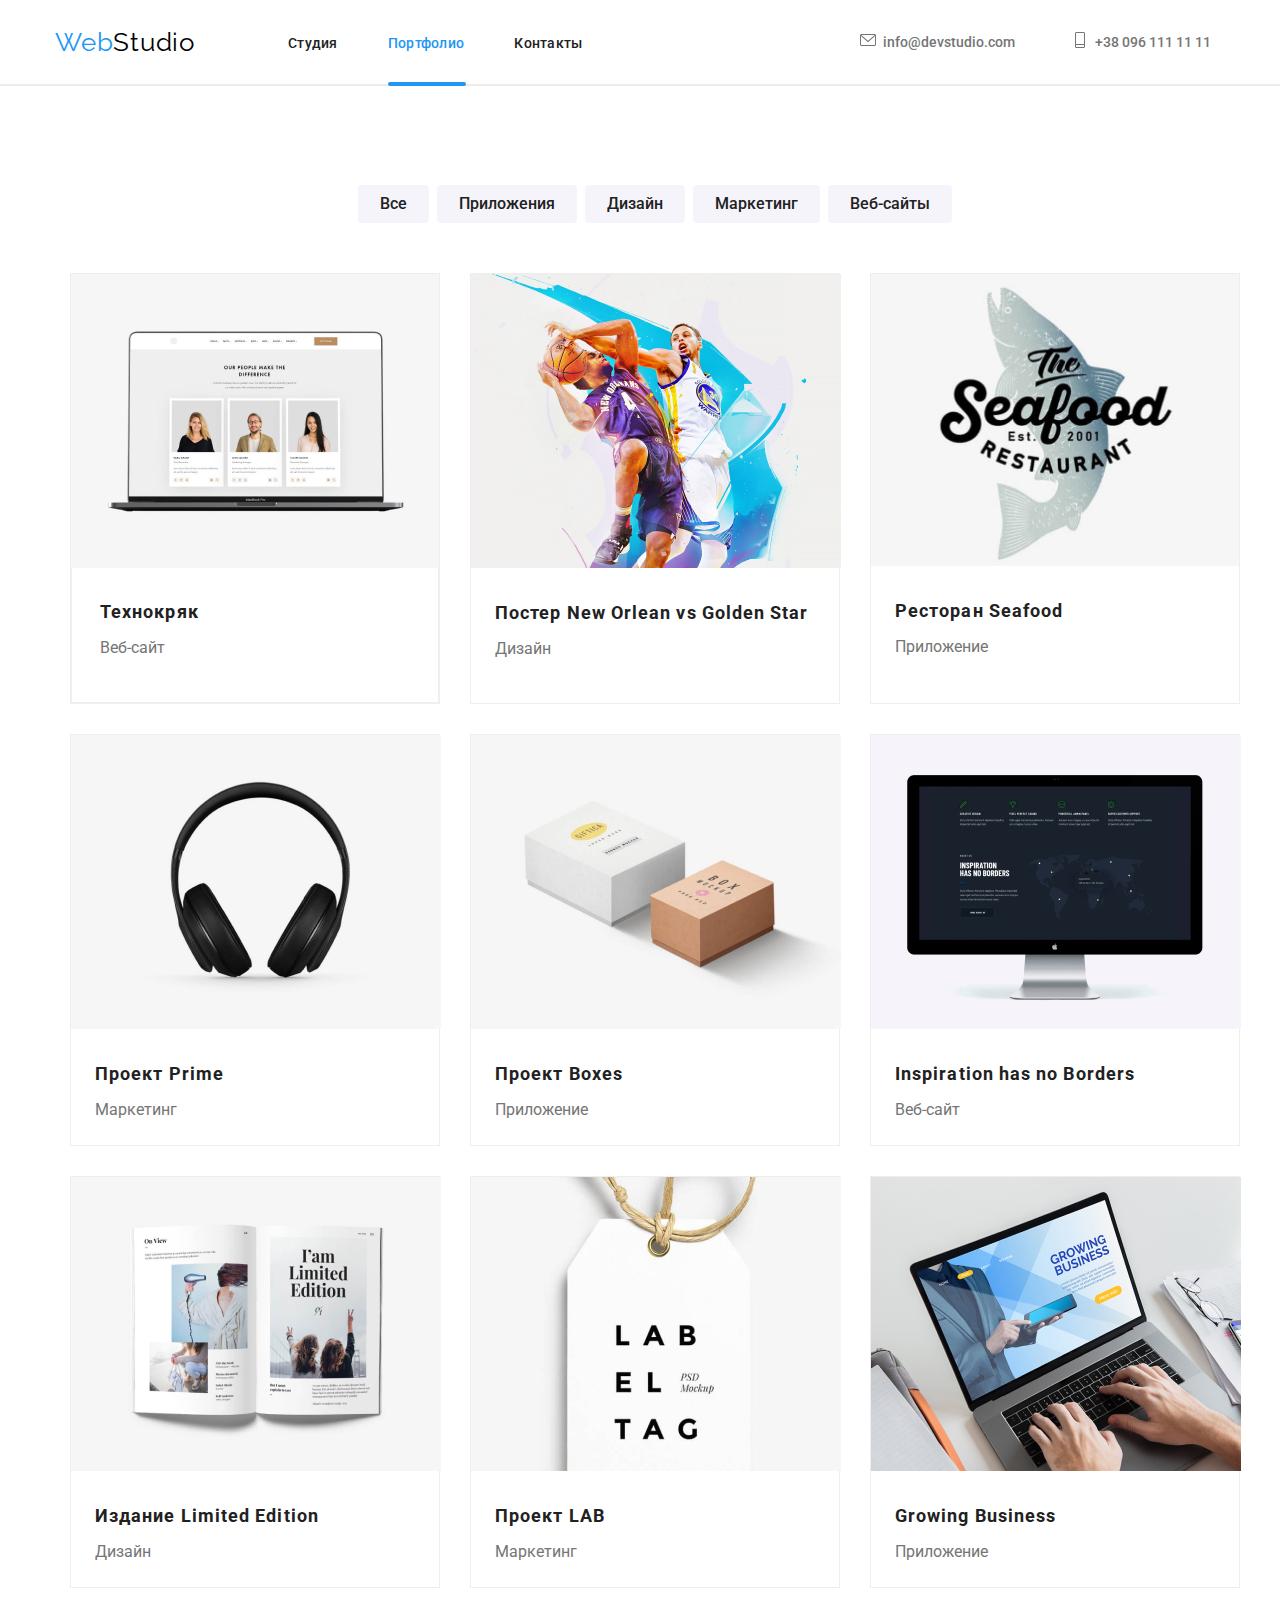
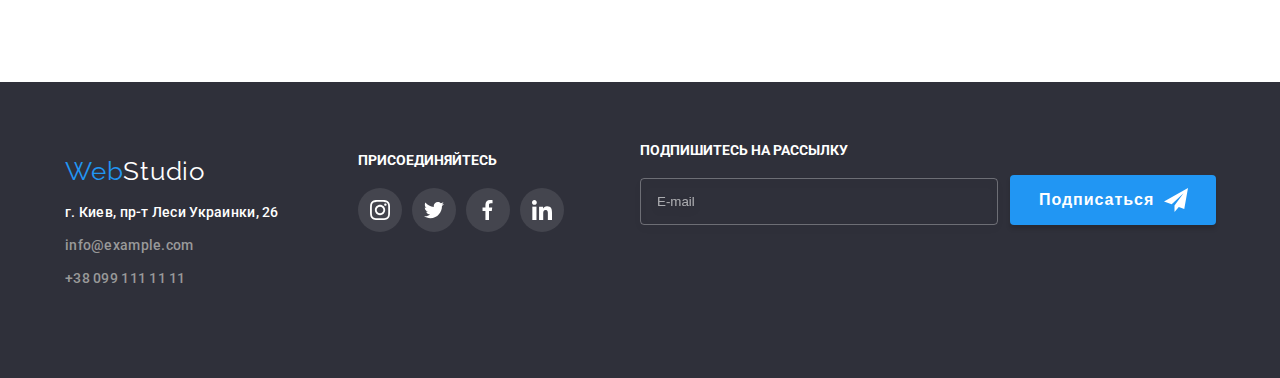
==== portfolio.html @ 5119552c "Добавляет папки 7й работы" ====
<!DOCTYPE html>
<html lang="ru">
<head>
    <meta charset="UTF-8">
    <meta name="viewport" content="width=device-width, initial-scale=1.0">
    <title>Портфолио</title>
    <link href="https://fonts.googleapis.com/css2?family=Raleway:wght@700&family=Roboto:wght@400;500;700;900&display=swap" rel="stylesheet">
    <!--<link rel="stylesheet" href="./css/common.css">-->
    <link rel="stylesheet" href="./css/main.min.css">
</head>
<body class="page">
    <!--<h1>Портфолио</h1>-->
    <!--Шапка сайта-->
    <header class="container">
    <!--<header class="header-container">-->
<!--<header class="page-header">-->
    <nav class="main-nav">
        <a href="index.html" class="logo">Web<span class="accent">Studio</span>
        </a>

        <ul class="site-nav-list">
            <li><a href="./index.html" class="a current">Cтудия</a></li>
            <li class="menu-item"><a class="link currentSecond" href="./portfolio.html" class="a current"><span class="color-page">Портфолио </span></a></li>
            <li><a href="#contacts" class="a current">Контакты</a></li>
        </ul>

    <!--<div class="container">-->
    <ul class="site-nav-list-address">
        <li class="contacts-item"><a class="address-link" href="mailto:info@devstudio.com"><svg class="address-link-icon" width="16px"height="12px"><use href="./svg/sprite/sprite.svg.svg#icon-envelope-1"></use></svg><span class="a current" class="color-address">info@devstudio.com</span></a></li>
        <li class="contacts-item"><a class="address-link" href="tel:+380961111111"><svg class="address-link-icon" width="16px"height="10px"><use href="./svg/sprite/sprite.svg.svg#icon-Vector"></use></svg><span class="a current" class="color-address">+38 096 111 11 11</span></a></li>
    </ul>
    </nav>
<!--</div>-->
</header>

<div class="line-container">
</div>
<main class="container">
    <section class="portfolio">
        <div class="container portfolio-padding">
          <h1 hidden>Портфолио</h1>
          <ul class="filter">
            <li class="filter-items"> <button class="link-filter" type="button">Все</button></li>
            <li class="filter-items"> <button class="link-filter" type="button">Приложения</button></li>
            <li class="filter-items"> <button class="link-filter" type="button">Дизайн</button></li>
            <li class="filter-items"> <button class="link-filter" type="button">Маркетинг</button></li>
            <li class="filter-items"> <button class="link-filter" type="button">Веб-сайты</button></li>
          </ul>
        </div>
       
        <div class="container portfolio-padding-img">
<ul class="content">
        <li class="content-items">
            <a class="img-item" href="./">
            <div class="content-overlay">
    <img src="images/images-portfolio/photo1.jpg" alt="Технокряк" width="370">
        <p class="description">Технокряк это современная площадка распространения коронавируса.
            Компании используют эту платформу для цифрового шпионажа 
            и атак на защищённые сервера конкурентов.</p>
        
</div>
<div class="portfolio-meta">
    <h2 class="portfolio-title">Технокряк</h2>
    <p class="color-type">Веб-сайт</p>
    </div>
    </a>
</li>
        <li class="content-items">
            <a class="img-item" href="./">
    <img src="images/images-portfolio/photo2.jpg" alt="Постер New Orlean vs Golden Star" width="370">
    <h2 class="title">Постер New Orlean vs Golden Star</h2>
    <p class="type">Дизайн</p>
    </a>
</li>
        <li class="content-items">
            <a class="img-item" href="./">
    <img src="images/images-portfolio/photo3.jpg" alt="Ресторан Seafood" width="368">
    <h2 class="title">Ресторан Seafood</h2>
    <p class="type">Приложение</p>
    </a>
</li>
    <li class="content-items">
        <a class="img-item" href="./">
    <img src="images/images-portfolio/photo4.jpg" alt="Проект Prime" width="370">
    <h2 class="title">Проект Prime</h2>
    <p class="type">Маркетинг</p>
    </a>
</li>
    <li class="content-items">
        <a class="img-item" href="./">
    <img src="images/images-portfolio/photo5.jpg" alt="Проект Boxes" width="370">
    <h2 class="title">Проект Boxes</h2>
    <p class="type">Приложение</p>
    </a>
</li>
    <li class="content-items">
        <a class="img-item" href="./">
    <img src="images/images-portfolio/photo6.jpg" alt="Inspiration has no Borders" width="370">
    <h2 class="title">Inspiration has no Borders</h2>
    <p class="type">Веб-сайт</p>
    </a>
</li>
    <li class="content-items">
        <a class="img-item" href="./">
    <img src="images/images-portfolio/photo7.jpg" alt="Издание Limited Edition" width="370">
    <h2 class="title">Издание Limited Edition</h2>
    <p class="type">Дизайн</p>
    </a>
</li>
    <li class="content-items">
        <a class="img-item" href="./">
    <img src="images/images-portfolio/photo8.jpg" alt="Проект LAB" width="370">
    <h2 class="title">Проект LAB</h2>
    <p class="type">Маркетинг</p>
    </a>
</li>
    <li class="content-items">
        <a class="img-item" href="./">
    <img src="images/images-portfolio/photo9.jpg" alt="Growing Business" width="370">
    <h2 class="title">Growing Business</h2>
    <p class="type">Приложение</p>
    </a>
</li>
</ul>
</div>
</section>
</main>

  <!--Футер-->
    <!--<div class="background-lengthening-footer">
    <div class="footer-container">
    <footer id="contacts" class="container">
        <p class="text-footer">
    <a href="./index.html" class="logo"class="accent">Web<span class="logo-footer">Studio</span></a>
    <address class="site-nav-list"><a href="https://www.google.com/maps/embed?pb=!1m18!1m12!1m3!1d2541.7794508425072!2d30.536197115730527!3d50.42658067947204!2m3!1f0!2f0!3f0!3m2!1i1024!2i768!4f13.1!3m3!1m2!1s0x40d4cf0e033ecbe9%3A0x57a4dffefec77da0!2z0LHRg9C7LiDQm9C10YHQuCDQo9C60YDQsNC40L3QutC4LCAyNiwg0JrQuNC10LIsIDAyMDAw!5e0!3m2!1sru!2sua!4v1602182648974!5m2!1sru!2sua" target="blanc"><span class="footer-text-color">г. Киев, пр-т Леси Украинки, 26 </span></a>
    </address></p>
    <p class="text-footer">
    <address class="site-nav-list"><a href="mailto:info@example.com"><span class="footer-text-color-address">info@example.com </span></a>
    </address></p>
    <p class="text-footer">
    <address class="site-nav-list"><a href="tel:+380991111111"><span class="footer-text-color-address">+38 099 111 11 11 </span></a>
    </address></p>
    </footer>-->

    <!--Футер-->
    <footer class="background-lengthening-footer" id="contacts">
        <div class="container">
        <div class="row">
        <div class="column">
            <ul class="text-footer">
                <li class="text-footer">
        <a class="logo-blue-footer" href="./index.html" class="accent">Web<span class="logo-footer">Studio</span></a></li>
        <li class="text-footer">
        <address class="site-nav-list"><a href="https://www.google.com/maps/embed?pb=!1m18!1m12!1m3!1d2541.7794508425072!2d30.536197115730527!3d50.42658067947204!2m3!1f0!2f0!3f0!3m2!1i1024!2i768!4f13.1!3m3!1m2!1s0x40d4cf0e033ecbe9%3A0x57a4dffefec77da0!2z0LHRg9C7LiDQm9C10YHQuCDQo9C60YDQsNC40L3QutC4LCAyNiwg0JrQuNC10LIsIDAyMDAw!5e0!3m2!1sru!2sua!4v1602182648974!5m2!1sru!2sua" target="blanc"><span class="footer-text-color">г. Киев, пр-т Леси Украинки, 26 </span></a>
        </address></li>
        <li class="text-footer">
        <address class="site-nav-list"><a href="mailto:info@example.com"><span class="footer-text-color-address">info@example.com </span></a>
        </address></li>
        <li class="text-footer">
        <address class="site-nav-list"><a href="tel:+380991111111"><span class="footer-text-color-address">+38 099 111 11 11 </span></a>
        </address></li>
    </ul>
    </div>
    <div class="column">
        <p class="footer-join-title">присоединяйтесь</p>
        <ul class="footer-networks">
          <li class="footer-networks-list">
            <a href="https://www.instagram.com/?hl=ru" target="_blank" rel="noopener noreferer" class="footer-networks-links"> 
                <svg width="20px" height="20px"><use href="./svg/sprite/sprite.svg.svg#icon-instagram-2"></use></svg></a>
          </li>
          <li class="team-networks-list">
            <a href="https://twitter.com/?lang=ru" target="_blank" rel="noopener noreferer" class="footer-networks-links">
                <svg width="20px" height="20px">
                <use href="./svg/sprite/sprite.svg.svg#icon-Vector-1"></use>
              </svg></a>
          </li>
          <li class="team-networks-list">
            <a href="https://uk-ua.facebook.com/" target="_blank" rel="noopener noreferer" class="footer-networks-links"><svg
                width="20px" height="20px">
                <use href="./svg/sprite/sprite.svg.svg#icon-Vector-2"></use>
              </svg></a>
          </li>
          <li class="team-networks-list">
            <a href="https://www.linkedin.com/" target="_blank" rel="noopener noreferer" class="footer-networks-links"><svg
                width="20px" height="20px">
                <use href="./svg/sprite/sprite.svg.svg#icon-linkedin-1"></use>
              </svg></a>
          </li>
        </ul>
        </div>
    
    <div class="footer-form-container">
        <form class="footer-form">
          <div class="footer-mai-input">
            <label for="footer-mail">Подпишитесь на рассылку</label>
            <input class="helper" type="text" name="footer-mail" id="footer-mail" placeholder="E-mail">
          </div>
          
          <button type="submit">Подписаться <svg class="footer-form-icon"
            width="24px" height="24px">
            <use href="./svgfootermodal/spritesend.svg#icon-send"></use>
          </svg></button>
        </form>
        </div>
    </div>
      </div>
    </div>
    </footer>
    </body>
    </html>
---- css/main.min.css ----
.h1,h2,h3,h4,h5,h6{font-family:Roboto, sans-serif;color:#212121}.page{background-color:#fff;color:#757575;font-family:Roboto, sans-serif}.list{list-style:none;margin:0;padding:0}.link{color:inherit;text-decoration:none}ul{list-style:none}address{list-style:none}html{-webkit-box-sizing:border-box;box-sizing:border-box}*,*::before,*::after{-webkit-box-sizing:inherit;box-sizing:inherit}*{margin:0;padding:0}.container{width:1200px;margin:0 auto;padding-right:15px;padding-left:15px}.header-container{width:1200px;margin:0 auto;padding-top:auto;padding-bottom:auto;padding-right:15px;padding-left:15px}.h1,h2,h3,h4,h5,h6{font-family:Roboto, sans-serif;color:#212121}.page{background-color:#fff;color:#757575;font-family:Roboto, sans-serif}.list{list-style:none;margin:0;padding:0}.link{color:inherit;text-decoration:none}ul{list-style:none}address{list-style:none}html{-webkit-box-sizing:border-box;box-sizing:border-box}*,*::before,*::after{-webkit-box-sizing:inherit;box-sizing:inherit}*{margin:0;padding:0}.container{width:1200px;margin:0 auto;padding-right:15px;padding-left:15px}.header-container{width:1200px;margin:0 auto;padding-top:auto;padding-bottom:auto;padding-right:15px;padding-left:15px}.logo{color:#2196F3;font-family:Raleway, -apple-system, BlinkMacSystemFont, 'Segoe UI', Roboto, Oxygen, Ubuntu, Cantarell, 'Open Sans', 'Helvetica Neue', sans-serif;font-size:26px;line-height:1,19px;letter-spacing:0.03em;text-decoration:none;margin-right:93px;display:-webkit-inline-box;display:-ms-inline-flexbox;display:inline-flex}.logo-footer{color:white;margin-bottom:20px}.logo-blue-footer{color:#2196F3;font-family:Raleway, -apple-system, BlinkMacSystemFont, 'Segoe UI', Roboto, Oxygen, Ubuntu, Cantarell, 'Open Sans', 'Helvetica Neue', sans-serif;font-size:26px;line-height:1,19px;letter-spacing:0.03em;text-decoration:none;margin-right:93px;padding-left:0px}.accent{color:black}.h1,h2,h3,h4,h5,h6{font-family:Roboto, sans-serif;color:#212121}.page{background-color:#fff;color:#757575;font-family:Roboto, sans-serif}.list{list-style:none;margin:0;padding:0}.link{color:inherit;text-decoration:none}ul{list-style:none}address{list-style:none}html{-webkit-box-sizing:border-box;box-sizing:border-box}*,*::before,*::after{-webkit-box-sizing:inherit;box-sizing:inherit}*{margin:0;padding:0}.container{width:1200px;margin:0 auto;padding-right:15px;padding-left:15px}.header-container{width:1200px;margin:0 auto;padding-top:auto;padding-bottom:auto;padding-right:15px;padding-left:15px}.site-nav-list{display:-webkit-inline-box;display:-ms-inline-flexbox;display:inline-flex;-webkit-box-align:center;-ms-flex-align:center;align-items:center}.site-nav-list.a:hover,.site-nav-list.a:focus{color:#2196F3}.site-nav-list a{color:#212121;font-family:Roboto, sans-serif;font-style:normal;font-weight:500;font-size:14px;text-decoration:none;letter-spacing:0.02em;padding-right:50px}.site-nav-list .a .current{color:#2196F3}.site-nav-list-address{display:-webkit-box;display:-ms-flexbox;display:flex;margin-left:170px}.site-nav-list-address .contacts-item+.item{margin-left:50px}.contacts-item{display:-webkit-box;display:-ms-flexbox;display:flex;margin-top:32px;margin-bottom:32px;padding-left:50px}.site-nav-list-address a{color:#757575;font-family:inherit;font-weight:500;font-size:14px;line-height:1,14px;text-decoration:none}.site-nav-list-address a:hover,.site-nav-list-address a:focus{color:#2196F3}.site-nav-list-address a.current{color:#2196F3}.site-nav .contacts-item:last-child{margin-right:0}.link.current{position:relative;color:#2196F3}.link.current::after{content:'';display:block;position:absolute;left:0;bottom:-30px;height:4px;width:50%;background-color:#2196F3;border-radius:2px}.link.currentSecond{position:relative;color:#2196F3}.link.currentSecond::after{content:'';display:block;position:absolute;left:0;bottom:-35px;height:4px;width:78px;background-color:#2196F3;border-radius:2px}.link:hover,.link:focus{color:#2196F3}.color-page{color:#2196F3}svg.address-link-icon{width:30px;height:16px;fill:#757575;-webkit-box-align:baseline;-ms-flex-align:baseline;align-items:baseline;padding-left:3px;padding-right:3px;float:left;overflow:hidden}.site-nav-list-address.address-link:focus .address-link-icon,.address-link:hover .address-link-icon{fill:#2196F3}li.contacts-item:focus,li.contacts-item:hover{fill:#2196F3}.site-nav-list{display:-webkit-inline-box;display:-ms-inline-flexbox;display:inline-flex;-webkit-box-align:center;-ms-flex-align:center;align-items:center}.site-nav-list.a:hover,.site-nav-list.a:focus{color:#2196F3}.site-nav-list a{color:#212121;font-family:Roboto, sans-serif;font-style:normal;font-weight:500;font-size:14px;text-decoration:none;letter-spacing:0.02em;padding-right:50px}.site-nav-list .a .current{color:#2196F3}.site-nav-list-address{display:-webkit-box;display:-ms-flexbox;display:flex;margin-left:170px}.site-nav-list-address .contacts-item+.item{margin-left:50px}.contacts-item{display:-webkit-box;display:-ms-flexbox;display:flex;margin-top:32px;margin-bottom:32px;padding-left:50px}.site-nav-list-address a{color:#757575;font-family:inherit;font-weight:500;font-size:14px;line-height:1,14px;text-decoration:none}.site-nav-list-address a:hover,.site-nav-list-address a:focus{color:#2196F3}.site-nav-list-address a.current{color:#2196F3}.site-nav .contacts-item:last-child{margin-right:0}.link.current{position:relative;color:#2196F3}.link.current::after{content:'';display:block;position:absolute;left:0;bottom:-30px;height:4px;width:50%;background-color:#2196F3;border-radius:2px}.link.currentSecond{position:relative;color:#2196F3}.link.currentSecond::after{content:'';display:block;position:absolute;left:0;bottom:-35px;height:4px;width:78px;background-color:#2196F3;border-radius:2px}.link:hover,.link:focus{color:#2196F3}.color-page{color:#2196F3}svg.address-link-icon{width:30px;height:16px;fill:#757575;-webkit-box-align:baseline;-ms-flex-align:baseline;align-items:baseline;padding-left:3px;padding-right:3px;float:left;overflow:hidden}.site-nav-list-address.address-link:focus .address-link-icon,.address-link:hover .address-link-icon{fill:#2196F3}li.contacts-item:focus,li.contacts-item:hover{fill:#2196F3}.main-nav{display:-webkit-inline-box;display:-ms-inline-flexbox;display:inline-flex;-webkit-box-align:center;-ms-flex-align:center;align-items:center}.site-nav-list{display:-webkit-inline-box;display:-ms-inline-flexbox;display:inline-flex;-webkit-box-align:center;-ms-flex-align:center;align-items:center}.site-nav-list.a:hover,.site-nav-list.a:focus{color:#2196F3}.site-nav-list a{color:#212121;font-family:Roboto, sans-serif;font-style:normal;font-weight:500;font-size:14px;text-decoration:none;letter-spacing:0.02em;padding-right:50px}.site-nav-list .a .current{color:#2196F3}.site-nav-list-address{display:-webkit-box;display:-ms-flexbox;display:flex;margin-left:170px}.site-nav-list-address .contacts-item+.item{margin-left:50px}.contacts-item{display:-webkit-box;display:-ms-flexbox;display:flex;margin-top:32px;margin-bottom:32px;padding-left:50px}.site-nav-list-address a{color:#757575;font-family:inherit;font-weight:500;font-size:14px;line-height:1,14px;text-decoration:none}.site-nav-list-address a:hover,.site-nav-list-address a:focus{color:#2196F3}.site-nav-list-address a.current{color:#2196F3}.site-nav .contacts-item:last-child{margin-right:0}.link.current{position:relative;color:#2196F3}.link.current::after{content:'';display:block;position:absolute;left:0;bottom:-30px;height:4px;width:50%;background-color:#2196F3;border-radius:2px}.link.currentSecond{position:relative;color:#2196F3}.link.currentSecond::after{content:'';display:block;position:absolute;left:0;bottom:-35px;height:4px;width:78px;background-color:#2196F3;border-radius:2px}.link:hover,.link:focus{color:#2196F3}.color-page{color:#2196F3}svg.address-link-icon{width:30px;height:16px;fill:#757575;-webkit-box-align:baseline;-ms-flex-align:baseline;align-items:baseline;padding-left:3px;padding-right:3px;float:left;overflow:hidden}.site-nav-list-address.address-link:focus .address-link-icon,.address-link:hover .address-link-icon{fill:#2196F3}li.contacts-item:focus,li.contacts-item:hover{fill:#2196F3}.section-title{color:#212121;font-weight:700;font-size:36px;line-height:1,7px;letter-spacing:0.03em;padding-bottom:50px;text-align:center}.section-details{width:1200px;margin:0 auto;padding-right:15px;padding-left:15px;padding-top:94px;display:-webkit-box;display:-ms-flexbox;display:flex;padding-bottom:94px}.heading{display:-webkit-box;display:-ms-flexbox;display:flex;margin:0;font-size:14px;text-align:left}.main-paragraph-h2{font-weight:400;font-size:14px;line-height:1,7px;margin-top:4px;-ms-flex-wrap:wrap;flex-wrap:wrap;width:270px;text-align:left;margin-right:20px}.features .section-details{padding:94px 0px;display:-webkit-box;display:-ms-flexbox;display:flex}.section-details .items{width:calc((100% - 90px) / 4)}.section-details .items:not(:last-child){margin-right:30px}.section-details .items::before{display:block;content:'';height:120px;background-color:#f5f4fa;background-repeat:no-repeat;background-position:center;border-radius:4px}.section-details .items:nth-child(1)::before{background-image:url(../images/images-hm4/antena.svg)}.section-details .items:nth-child(2)::before{background-image:url(../images/images-hm4/clock.svg)}.section-details .items:nth-child(3)::before{background-image:url(../images/images-hm4/diagramm.svg)}.section-details .items:nth-child(4)::before{background-image:url(../images/images-hm4/astronaut.svg)}.features .heading{margin-top:30px;margin-bottom:0px;color:#212121;font-family:Roboto;font-weight:700;font-size:14px;line-height:1.14;text-transform:uppercase}.features .main-paragraph-h2{margin-top:10px;margin-bottom:0;color:#757575;font-family:Roboto;font-weight:400;font-size:14px;line-height:1.7}.hero{background-color:#2F303A;background-image:url(../images/images-hm4/Img2optim.jpg)}.hero-name{color:#FFFFFF}.hero-title{color:#212121;font-style:400;font-weight:900;font-size:44px;line-height:1,36px;text-align:center;padding-bottom:30px}.center{text-align:center;border:1px solid #0000}.main-container{margin:0 auto;padding-right:15px;padding-left:15px;padding-top:200px;padding-bottom:280px;background-color:#2f303a;text-align:center;background-image:-webkit-gradient(linear, left top, right top, from(rgba(47,48,58,0.4)), to(rgba(47,48,58,0.4))),url("../images/images-hm4/Img2optim.jpg");background-image:linear-gradient(to right, rgba(47,48,58,0.4), rgba(47,48,58,0.4)),url("../images/images-hm4/Img2optim.jpg")}.hero{background-color:#2F303A;background-image:url(../images/images-hm4/Img2optim.jpg)}.hero-name{color:#FFFFFF}.hero-title{color:#212121;font-style:400;font-weight:900;font-size:44px;line-height:1,36px;text-align:center;padding-bottom:30px}.center{text-align:center;border:1px solid #0000}.main-container{margin:0 auto;padding-right:15px;padding-left:15px;padding-top:200px;padding-bottom:280px;background-color:#2f303a;text-align:center;background-image:-webkit-gradient(linear, left top, right top, from(rgba(47,48,58,0.4)), to(rgba(47,48,58,0.4))),url("../images/images-hm4/Img2optim.jpg");background-image:linear-gradient(to right, rgba(47,48,58,0.4), rgba(47,48,58,0.4)),url("../images/images-hm4/Img2optim.jpg")}.button-primary{background-color:#2196F3;color:#E5E5E5;border-color:transparent;display:inline-block;min-width:200px;border-radius:4px;padding:10px 32px;text-align:center}.button{color:#2196F3;font-family:inherit;background-color:#E5E5E5;font-size:16px;line-height:1,8px;font-weight:700;text-decoration:none;padding:12px 24px;display:inline-block;border:1px solid black}.filter .link-filter{padding:6px 22px;font-family:Roboto;font-weight:500;font-size:16px;line-height:1.6;text-align:center;color:#212121;background:#f5f4fa;border-radius:4px;border:0}.filter .link-filter:hover,.link-filter:focus{background:#2196F3;color:#ffffff;-webkit-box-shadow:0px 3px 1px rgba(0,0,0,0.1),0px 1px 2px rgba(0,0,0,0.08),0px 2px 2px rgba(0,0,0,0.12);box-shadow:0px 3px 1px rgba(0,0,0,0.1),0px 1px 2px rgba(0,0,0,0.08),0px 2px 2px rgba(0,0,0,0.12)}.footer-form-container button{margin-left:12px;padding-top:10px;padding-right:28px;padding-bottom:10px;padding-left:29px;display:-webkit-box;display:-ms-flexbox;display:flex;-webkit-box-align:center;-ms-flex-align:center;align-items:center;font-weight:700;font-size:16px;line-height:1.875;letter-spacing:0.06em;color:#ffffff;background-color:#2196F3;border:0;-webkit-box-shadow:0px 4px 4px rgba(0,0,0,0.15);box-shadow:0px 4px 4px rgba(0,0,0,0.15);border-radius:4px}.menu-link::after{content:"";display:block;width:50%;height:4px;background-color:#2196F3;border-radius:2px}.line-container{margin-left:auto;margin-right:auto;outline:1px solid #ECECEC}.line-container{margin-left:auto;margin-right:auto;width:1600px;outline:1px solid #ECECEC}.portfolio .filter{display:-webkit-box;display:-ms-flexbox;display:flex;-webkit-box-pack:center;-ms-flex-pack:center;justify-content:center}.portfolio .filter-items:not(:last-child){margin-right:8px}.portfolio .filter-items{display:inline}.container.portfolio-padding{padding-top:100px;padding-bottom:50px;text-align:center}.container.portfolio-padding-img{padding-bottom:94px}.portfolio .content{display:-webkit-box;display:-ms-flexbox;display:flex;-ms-flex-wrap:wrap;flex-wrap:wrap}.portfolio .content-items{width:calc((100% - 60px) / 3);border:1px solid #eeeeee}.portfolio .content-items:not(:nth-child(3n)){margin-right:30px}.portfolio .content-items:not(:nth-child(-n+3)){margin-top:30px}li.content-items:hover,.content-items:focus{-webkit-box-shadow:0px 1px 1px rgba(0,0,0,0.12),0px 4px 4px rgba(0,0,0,0.06),1px 4px 6px rgba(0,0,0,0.16);box-shadow:0px 1px 1px rgba(0,0,0,0.12),0px 4px 4px rgba(0,0,0,0.06),1px 4px 6px rgba(0,0,0,0.16)}.content .title{margin-top:20px;padding-left:24px;color:#212121;font-family:Roboto;font-weight:700;font-size:18px;line-height:2;letter-spacing:0.06em}.content .type{margin-top:4px;padding-left:24px;color:#757575;font-family:Roboto;font-weight:400;font-size:16px;line-height:1.8;padding-bottom:20px}.content-overlay{position:relative;display:-webkit-box;display:-ms-flexbox;display:flex;-webkit-box-align:center;-ms-flex-align:center;align-items:center;overflow:hidden}.content-overlay::before{content:"";position:absolute;width:100%;height:100%;background:rgba(33,150,243,0.9);opacity:0;-webkit-transition-property:opacity, -webkit-transform;transition-property:opacity, -webkit-transform;transition-property:opacity, transform;transition-property:opacity, transform, -webkit-transform;-webkit-transition-duration:250ms;transition-duration:250ms;-webkit-transition-timing-function:cubic-bezier(0.4, 0, 0.2, 1);transition-timing-function:cubic-bezier(0.4, 0, 0.2, 1);-webkit-transform:translateY(100%);transform:translateY(100%)}.content .img-item:hover .content-overlay::before,.content .img-item:focus .content-overlay::before{opacity:1;-webkit-transform:translateY(0);transform:translateY(0)}.content-overlay>.description{position:absolute;margin-top:0;margin-bottom:0;padding-right:24px;padding-left:24px;font-size:18px;line-height:1.555;color:#ffffff;opacity:0;-webkit-transition-property:opacity, -webkit-transform;transition-property:opacity, -webkit-transform;transition-property:opacity, transform;transition-property:opacity, transform, -webkit-transform;-webkit-transition-duration:250ms;transition-duration:250ms;-webkit-transition-timing-function:cubic-bezier(0.4, 0, 0.2, 1);transition-timing-function:cubic-bezier(0.4, 0, 0.2, 1);-webkit-transform:translateY(100%);transform:translateY(100%)}.content .img-item:hover .description,.content .img-item:focus .description{opacity:1;-webkit-transform:translateY(0);transform:translateY(0)}.portfolio-meta .color-type{color:#757575;font-family:Roboto;font-weight:400;font-size:16px;line-height:1.8;padding-bottom:20px;margin-top:4px;padding-left:4px}.img-item{text-decoration:none}.portfolio-title{margin-top:6px;padding-left:4px;color:#212121;font-family:Roboto;font-weight:700;font-size:18px;line-height:2;letter-spacing:0.06em}.portfolio-meta{padding:20px 24px;border-right:1px solid #eeeeee;border-bottom:1px solid #eeeeee;border-left:1px solid #eeeeee;border-top:none;-webkit-box-sizing:border-box;box-sizing:border-box}.portfolio-actions:focus,.portfolio-actions:hover{opacity:1;-webkit-transform:translateY(0);transform:translateY(0);color:white;position:relative}.button-primary{background-color:#2196F3;color:#E5E5E5;border-color:transparent;display:inline-block;min-width:200px;border-radius:4px;padding:10px 32px;text-align:center}.button{color:#2196F3;font-family:inherit;background-color:#E5E5E5;font-size:16px;line-height:1,8px;font-weight:700;text-decoration:none;padding:12px 24px;display:inline-block;border:1px solid black}.filter .link-filter{padding:6px 22px;font-family:Roboto;font-weight:500;font-size:16px;line-height:1.6;text-align:center;color:#212121;background:#f5f4fa;border-radius:4px;border:0}.filter .link-filter:hover,.link-filter:focus{background:#2196F3;color:#ffffff;-webkit-box-shadow:0px 3px 1px rgba(0,0,0,0.1),0px 1px 2px rgba(0,0,0,0.08),0px 2px 2px rgba(0,0,0,0.12);box-shadow:0px 3px 1px rgba(0,0,0,0.1),0px 1px 2px rgba(0,0,0,0.08),0px 2px 2px rgba(0,0,0,0.12)}.footer-form-container button{margin-left:12px;padding-top:10px;padding-right:28px;padding-bottom:10px;padding-left:29px;display:-webkit-box;display:-ms-flexbox;display:flex;-webkit-box-align:center;-ms-flex-align:center;align-items:center;font-weight:700;font-size:16px;line-height:1.875;letter-spacing:0.06em;color:#ffffff;background-color:#2196F3;border:0;-webkit-box-shadow:0px 4px 4px rgba(0,0,0,0.15);box-shadow:0px 4px 4px rgba(0,0,0,0.15);border-radius:4px}.container.portfolio-padding-img{padding-bottom:94px}.portfolio .content{display:-webkit-box;display:-ms-flexbox;display:flex;-ms-flex-wrap:wrap;flex-wrap:wrap}.portfolio .content-items{width:calc((100% - 60px) / 3);border:1px solid #eeeeee}.portfolio .content-items:not(:nth-child(3n)){margin-right:30px}.portfolio .content-items:not(:nth-child(-n+3)){margin-top:30px}li.content-items:hover,.content-items:focus{-webkit-box-shadow:0px 1px 1px rgba(0,0,0,0.12),0px 4px 4px rgba(0,0,0,0.06),1px 4px 6px rgba(0,0,0,0.16);box-shadow:0px 1px 1px rgba(0,0,0,0.12),0px 4px 4px rgba(0,0,0,0.06),1px 4px 6px rgba(0,0,0,0.16)}.content .title{margin-top:20px;padding-left:24px;color:#212121;font-family:Roboto;font-weight:700;font-size:18px;line-height:2;letter-spacing:0.06em}.content .type{margin-top:4px;padding-left:24px;color:#757575;font-family:Roboto;font-weight:400;font-size:16px;line-height:1.8;padding-bottom:20px}.content-overlay{position:relative;display:-webkit-box;display:-ms-flexbox;display:flex;-webkit-box-align:center;-ms-flex-align:center;align-items:center;overflow:hidden}.content-overlay::before{content:"";position:absolute;width:100%;height:100%;background:rgba(33,150,243,0.9);opacity:0;-webkit-transition-property:opacity, -webkit-transform;transition-property:opacity, -webkit-transform;transition-property:opacity, transform;transition-property:opacity, transform, -webkit-transform;-webkit-transition-duration:250ms;transition-duration:250ms;-webkit-transition-timing-function:cubic-bezier(0.4, 0, 0.2, 1);transition-timing-function:cubic-bezier(0.4, 0, 0.2, 1);-webkit-transform:translateY(100%);transform:translateY(100%)}.content .img-item:hover .content-overlay::before,.content .img-item:focus .content-overlay::before{opacity:1;-webkit-transform:translateY(0);transform:translateY(0)}.content-overlay>.description{position:absolute;margin-top:0;margin-bottom:0;padding-right:24px;padding-left:24px;font-size:18px;line-height:1.555;color:#ffffff;opacity:0;-webkit-transition-property:opacity, -webkit-transform;transition-property:opacity, -webkit-transform;transition-property:opacity, transform;transition-property:opacity, transform, -webkit-transform;-webkit-transition-duration:250ms;transition-duration:250ms;-webkit-transition-timing-function:cubic-bezier(0.4, 0, 0.2, 1);transition-timing-function:cubic-bezier(0.4, 0, 0.2, 1);-webkit-transform:translateY(100%);transform:translateY(100%)}.content .img-item:hover .description,.content .img-item:focus .description{opacity:1;-webkit-transform:translateY(0);transform:translateY(0)}.portfolio-meta .color-type{color:#757575;font-family:Roboto;font-weight:400;font-size:16px;line-height:1.8;padding-bottom:20px;margin-top:4px;padding-left:4px}.img-item{text-decoration:none}.portfolio-title{margin-top:6px;padding-left:4px;color:#212121;font-family:Roboto;font-weight:700;font-size:18px;line-height:2;letter-spacing:0.06em}.portfolio-meta{padding:20px 24px;border-right:1px solid #eeeeee;border-bottom:1px solid #eeeeee;border-left:1px solid #eeeeee;border-top:none;-webkit-box-sizing:border-box;box-sizing:border-box}.portfolio-actions:focus,.portfolio-actions:hover{opacity:1;-webkit-transform:translateY(0);transform:translateY(0);color:white;position:relative}.footer-background{background-color:#2F303A;font-style:normal;font-weight:normal;font-size:14px;line-height:24px;font-family:Roboto;letter-spacing:0.02em}.footer-text-color{color:#FFFFFF}.column{float:left;width:25%;padding:10px}.row:after{content:"";display:table;clear:both}.footer-text-color-address{color:#999}.background-lengthening{background-color:#2F303A}.background-lengthening-footer{background-color:#2F303A;margin:0 auto;padding-top:60px;padding-bottom:60px;display:-webkit-box;display:-ms-flexbox;display:flex}.text-footer{padding-bottom:9px}.footer-nav-list{font-family:Roboto, sans-serif;font-style:normal;font-weight:400;font-size:14px;text-decoration:none}.footer-nav-list-address a{color:#757575;font-family:inherit;font-weight:400;font-size:14px;line-height:1,5px;text-decoration:none}.footer .address{margin-top:20px;font-style:normal}.footer .map{color:#ffffff;font-family:Roboto;font-weight:400;font-size:14px;line-height:1.7;text-decoration:none}.footer .link{display:block;margin-top:9px;text-align:center;color:rgba(255,255,255,0.6);font-family:Roboto;font-weight:400;font-size:14px;line-height:1.7}.container.footer-padding{display:block;padding-top:60px;padding-bottom:60px;padding-right:0}.footer{background-color:var(--heder-footer-bg)}.footer .logo{display:inline-block;font-family:Raleway;font-weight:700;font-size:26px;line-height:1.2;color:#2196F3;text-decoration:none}.footer .logo-text{color:#ffffff}.footer .address{margin-top:20px;font-style:normal}.footer .map{color:#ffffff;font-family:Roboto;font-weight:400;font-size:14px;line-height:1.7;text-decoration:none}.footer .link{margin-top:9px;color:rgba(255,255,255,0.6);font-family:Roboto;font-weight:400;font-size:14px;line-height:1.7;text-decoration:none}.footer-join{display:block;margin-left:215px}.footer-join-title{margin-top:10;margin-bottom:0;font-weight:700;font-size:14px;line-height:1.142;text-transform:uppercase;color:#ffffff;margin-right:10px}.container.footer-padding{margin-right:70px}.footer-networks{display:-webkit-box;display:-ms-flexbox;display:flex;margin-top:20px;padding-right:100px;padding-top:0px}.footer-form{display:-webkit-box;display:-ms-flexbox;display:flex;-webkit-box-align:end;-ms-flex-align:end;align-items:flex-end}.footer-mai-input{display:-webkit-box;display:-ms-flexbox;display:flex;-webkit-box-orient:vertical;-webkit-box-direction:normal;-ms-flex-direction:column;flex-direction:column}.footer-mai-input .helper::-webkit-input-placeholder{color:rgba(255,255,255,0.6)}.footer-mai-input .helper:-ms-input-placeholder{color:rgba(255,255,255,0.6)}.footer-mai-input .helper::-ms-input-placeholder{color:rgba(255,255,255,0.6)}.footer-mai-input .helper::placeholder{color:rgba(255,255,255,0.6)}.footer-mai-input label{font-weight:700;font-size:14px;line-height:1.142;text-transform:uppercase;color:#ffffff}.footer-mai-input input{margin-top:20px;padding-top:15px;padding-right:16px;padding-bottom:15px;padding-left:16px;width:358px;color:white;border:1px solid rgba(255,255,255,0.3);-webkit-filter:drop-shadow(0px 4px 4px rgba(0,0,0,0.15));filter:drop-shadow(0px 4px 4px rgba(0,0,0,0.15));border-radius:4px;background-color:transparent}.footer-form-container{float:left}div.background-lengthening-footer{margin:0px auto}.footer-form-icon{margin-left:10px;fill:#FFFFFF}.h1,h2,h3,h4,h5,h6{font-family:Roboto, sans-serif;color:#212121}.page{background-color:#fff;color:#757575;font-family:Roboto, sans-serif}.list{list-style:none;margin:0;padding:0}.link{color:inherit;text-decoration:none}ul{list-style:none}address{list-style:none}html{-webkit-box-sizing:border-box;box-sizing:border-box}*,*::before,*::after{-webkit-box-sizing:inherit;box-sizing:inherit}*{margin:0;padding:0}.container{width:1200px;margin:0 auto;padding-right:15px;padding-left:15px}.header-container{width:1200px;margin:0 auto;padding-top:auto;padding-bottom:auto;padding-right:15px;padding-left:15px}.footer-background{background-color:#2F303A;font-style:normal;font-weight:normal;font-size:14px;line-height:24px;font-family:Roboto;letter-spacing:0.02em}.footer-text-color{color:#FFFFFF}.column{float:left;width:25%;padding:10px}.row:after{content:"";display:table;clear:both}.footer-text-color-address{color:#999}.background-lengthening{background-color:#2F303A}.background-lengthening-footer{background-color:#2F303A;margin:0 auto;padding-top:60px;padding-bottom:60px;display:-webkit-box;display:-ms-flexbox;display:flex}.text-footer{padding-bottom:9px}.footer-nav-list{font-family:Roboto, sans-serif;font-style:normal;font-weight:400;font-size:14px;text-decoration:none}.footer-nav-list-address a{color:#757575;font-family:inherit;font-weight:400;font-size:14px;line-height:1,5px;text-decoration:none}.footer .address{margin-top:20px;font-style:normal}.footer .map{color:#ffffff;font-family:Roboto;font-weight:400;font-size:14px;line-height:1.7;text-decoration:none}.footer .link{display:block;margin-top:9px;text-align:center;color:rgba(255,255,255,0.6);font-family:Roboto;font-weight:400;font-size:14px;line-height:1.7}.container.footer-padding{display:block;padding-top:60px;padding-bottom:60px;padding-right:0}.footer{background-color:var(--heder-footer-bg)}.footer .logo{display:inline-block;font-family:Raleway;font-weight:700;font-size:26px;line-height:1.2;color:#2196F3;text-decoration:none}.footer .logo-text{color:#ffffff}.footer .address{margin-top:20px;font-style:normal}.footer .map{color:#ffffff;font-family:Roboto;font-weight:400;font-size:14px;line-height:1.7;text-decoration:none}.footer .link{margin-top:9px;color:rgba(255,255,255,0.6);font-family:Roboto;font-weight:400;font-size:14px;line-height:1.7;text-decoration:none}.footer-join{display:block;margin-left:215px}.footer-join-title{margin-top:10;margin-bottom:0;font-weight:700;font-size:14px;line-height:1.142;text-transform:uppercase;color:#ffffff;margin-right:10px}.container.footer-padding{margin-right:70px}.footer-networks{display:-webkit-box;display:-ms-flexbox;display:flex;margin-top:20px;padding-right:100px;padding-top:0px}.footer-form{display:-webkit-box;display:-ms-flexbox;display:flex;-webkit-box-align:end;-ms-flex-align:end;align-items:flex-end}.footer-mai-input{display:-webkit-box;display:-ms-flexbox;display:flex;-webkit-box-orient:vertical;-webkit-box-direction:normal;-ms-flex-direction:column;flex-direction:column}.footer-mai-input .helper::-webkit-input-placeholder{color:rgba(255,255,255,0.6)}.footer-mai-input .helper:-ms-input-placeholder{color:rgba(255,255,255,0.6)}.footer-mai-input .helper::-ms-input-placeholder{color:rgba(255,255,255,0.6)}.footer-mai-input .helper::placeholder{color:rgba(255,255,255,0.6)}.footer-mai-input label{font-weight:700;font-size:14px;line-height:1.142;text-transform:uppercase;color:#ffffff}.footer-mai-input input{margin-top:20px;padding-top:15px;padding-right:16px;padding-bottom:15px;padding-left:16px;width:358px;color:white;border:1px solid rgba(255,255,255,0.3);-webkit-filter:drop-shadow(0px 4px 4px rgba(0,0,0,0.15));filter:drop-shadow(0px 4px 4px rgba(0,0,0,0.15));border-radius:4px;background-color:transparent}.footer-form-container{float:left}div.background-lengthening-footer{margin:0px auto}.footer-form-icon{margin-left:10px;fill:#FFFFFF}.section-title{color:#212121;font-weight:700;font-size:36px;line-height:1,7px;letter-spacing:0.03em;padding-bottom:50px;text-align:center}.section-details{width:1200px;margin:0 auto;padding-right:15px;padding-left:15px;padding-top:94px;display:-webkit-box;display:-ms-flexbox;display:flex;padding-bottom:94px}.heading{display:-webkit-box;display:-ms-flexbox;display:flex;margin:0;font-size:14px;text-align:left}.main-paragraph-h2{font-weight:400;font-size:14px;line-height:1,7px;margin-top:4px;-ms-flex-wrap:wrap;flex-wrap:wrap;width:270px;text-align:left;margin-right:20px}.features .section-details{padding:94px 0px;display:-webkit-box;display:-ms-flexbox;display:flex}.section-details .items{width:calc((100% - 90px) / 4)}.section-details .items:not(:last-child){margin-right:30px}.section-details .items::before{display:block;content:'';height:120px;background-color:#f5f4fa;background-repeat:no-repeat;background-position:center;border-radius:4px}.section-details .items:nth-child(1)::before{background-image:url(../images/images-hm4/antena.svg)}.section-details .items:nth-child(2)::before{background-image:url(../images/images-hm4/clock.svg)}.section-details .items:nth-child(3)::before{background-image:url(../images/images-hm4/diagramm.svg)}.section-details .items:nth-child(4)::before{background-image:url(../images/images-hm4/astronaut.svg)}.features .heading{margin-top:30px;margin-bottom:0px;color:#212121;font-family:Roboto;font-weight:700;font-size:14px;line-height:1.14;text-transform:uppercase}.features .main-paragraph-h2{margin-top:10px;margin-bottom:0;color:#757575;font-family:Roboto;font-weight:400;font-size:14px;line-height:1.7}.section-title{color:#212121;font-weight:700;font-size:36px;line-height:1,7px;letter-spacing:0.03em;padding-bottom:50px;text-align:center}.section-details{width:1200px;margin:0 auto;padding-right:15px;padding-left:15px;padding-top:94px;display:-webkit-box;display:-ms-flexbox;display:flex;padding-bottom:94px}.heading{display:-webkit-box;display:-ms-flexbox;display:flex;margin:0;font-size:14px;text-align:left}.main-paragraph-h2{font-weight:400;font-size:14px;line-height:1,7px;margin-top:4px;-ms-flex-wrap:wrap;flex-wrap:wrap;width:270px;text-align:left;margin-right:20px}.features .section-details{padding:94px 0px;display:-webkit-box;display:-ms-flexbox;display:flex}.section-details .items{width:calc((100% - 90px) / 4)}.section-details .items:not(:last-child){margin-right:30px}.section-details .items::before{display:block;content:'';height:120px;background-color:#f5f4fa;background-repeat:no-repeat;background-position:center;border-radius:4px}.section-details .items:nth-child(1)::before{background-image:url(../images/images-hm4/antena.svg)}.section-details .items:nth-child(2)::before{background-image:url(../images/images-hm4/clock.svg)}.section-details .items:nth-child(3)::before{background-image:url(../images/images-hm4/diagramm.svg)}.section-details .items:nth-child(4)::before{background-image:url(../images/images-hm4/astronaut.svg)}.features .heading{margin-top:30px;margin-bottom:0px;color:#212121;font-family:Roboto;font-weight:700;font-size:14px;line-height:1.14;text-transform:uppercase}.features .main-paragraph-h2{margin-top:10px;margin-bottom:0;color:#757575;font-family:Roboto;font-weight:400;font-size:14px;line-height:1.7}.section-team{background-color:#F5F4FA}.images-team{display:block}.list-section-team .item-img:not(:last-child){margin-right:30px}.section-list>.list-description{padding-bottom:30px}.wrapper{width:1200px;margin-left:auto;margin-right:auto;padding-right:15px;padding-left:15px;padding-top:94px}.section-title{color:#212121;font-weight:700;font-size:36px;line-height:1,7px;letter-spacing:0.03em;padding-bottom:50px;text-align:center}.section{display:-webkit-box;display:-ms-flexbox;display:flex;width:calc(100%-90px)/4;-webkit-box-pack:justify;-ms-flex-pack:justify;justify-content:space-between;padding-bottom:94px}.comand{width:271px;border:1px solid #ECECEC;background-color:#ffffff;-webkit-box-shadow:0px 1px 3px rgba(0,0,0,0.12),0px 1px 1px rgba(0,0,0,0.14),0px 2px 1px rgba(0,0,0,0.2);box-shadow:0px 1px 3px rgba(0,0,0,0.12),0px 1px 1px rgba(0,0,0,0.14),0px 2px 1px rgba(0,0,0,0.2);border-radius:0px 0px 4px 4px}.text-clas{margin-top:30px;margin-bottom:10px;text-align:center}.paragraph{font-weight:400;font-size:14px;line-height:1,7px;margin-top:10px;margin-bottom:0px;-ms-flex-wrap:wrap;flex-wrap:wrap;text-align:center}.wrapper{padding-top:94px;padding-bottom:94px}.section-team{margin-top:94px}.wrapper{background:#f5f4fa}.section .section{margin-top:50px;display:-webkit-box;display:-ms-flexbox;display:flex;-webkit-box-pack:center;-ms-flex-pack:center;justify-content:center}.section>.comand{background:var(--primary-bg);-webkit-box-shadow:0px 1px 3px rgba(0,0,0,0.12),0px 1px 1px rgba(0,0,0,0.14),0px 2px 1px rgba(0,0,0,0.2);box-shadow:0px 1px 3px rgba(0,0,0,0.12),0px 1px 1px rgba(0,0,0,0.14),0px 2px 1px rgba(0,0,0,0.2);border-radius:0px 0px 4px 4px}.section .comand:not(:last-child){margin-right:30px}.team-networks{display:-webkit-box;display:-ms-flexbox;display:flex;-webkit-box-pack:center;-ms-flex-pack:center;justify-content:center;margin-top:16px}.clients.container{padding-bottom:94px}.clients .title{margin-top:94px;margin-bottom:0;color:#212121;font-family:Roboto;font-weight:700;font-size:36px;line-height:1.167;text-align:center}.clients .clients-list{display:-webkit-box;display:-ms-flexbox;display:flex;-webkit-box-pack:center;-ms-flex-pack:center;justify-content:center;margin-top:50px}.clients .clients-item:not(:last-child){margin-right:30px}.clients .clients-links{display:-webkit-box;display:-ms-flexbox;display:flex;width:170px;height:90px;-webkit-box-pack:center;-ms-flex-pack:center;justify-content:center;-webkit-box-align:center;-ms-flex-align:center;align-items:center;fill:#afb1b8;border:1px solid #afb1b8;border-radius:4px}.clients .clients-links:hover,.clients .clients-links:focus .clients-icon{border:1px solid #2196F3;fill:#2196F3}.clients-icon{display:inline-block;width:1em;height:1em;stroke-width:0;stroke:currentColor;fill:currentColor}svg.clients-icon{fill:#AFB1B8;width:50px;height:45px}svg.clients-icon:focus,svg.clients-icon:hover{fill:#2196F3}.clients-links:focus .clients-icon,.clients-links:hover .clients-icon{fill:#2196F3}.site-nav-list{display:-webkit-inline-box;display:-ms-inline-flexbox;display:inline-flex;-webkit-box-align:center;-ms-flex-align:center;align-items:center}.site-nav-list.a:hover,.site-nav-list.a:focus{color:#2196F3}.site-nav-list a{color:#212121;font-family:Roboto, sans-serif;font-style:normal;font-weight:500;font-size:14px;text-decoration:none;letter-spacing:0.02em;padding-right:50px}.site-nav-list .a .current{color:#2196F3}.site-nav-list-address{display:-webkit-box;display:-ms-flexbox;display:flex;margin-left:170px}.site-nav-list-address .contacts-item+.item{margin-left:50px}.contacts-item{display:-webkit-box;display:-ms-flexbox;display:flex;margin-top:32px;margin-bottom:32px;padding-left:50px}.site-nav-list-address a{color:#757575;font-family:inherit;font-weight:500;font-size:14px;line-height:1,14px;text-decoration:none}.site-nav-list-address a:hover,.site-nav-list-address a:focus{color:#2196F3}.site-nav-list-address a.current{color:#2196F3}.site-nav .contacts-item:last-child{margin-right:0}.link.current{position:relative;color:#2196F3}.link.current::after{content:'';display:block;position:absolute;left:0;bottom:-30px;height:4px;width:50%;background-color:#2196F3;border-radius:2px}.link.currentSecond{position:relative;color:#2196F3}.link.currentSecond::after{content:'';display:block;position:absolute;left:0;bottom:-35px;height:4px;width:78px;background-color:#2196F3;border-radius:2px}.link:hover,.link:focus{color:#2196F3}.color-page{color:#2196F3}svg.address-link-icon{width:30px;height:16px;fill:#757575;-webkit-box-align:baseline;-ms-flex-align:baseline;align-items:baseline;padding-left:3px;padding-right:3px;float:left;overflow:hidden}.site-nav-list-address.address-link:focus .address-link-icon,.address-link:hover .address-link-icon{fill:#2196F3}li.contacts-item:focus,li.contacts-item:hover{fill:#2196F3}.clients.container{padding-bottom:94px}.clients .title{margin-top:94px;margin-bottom:0;color:#212121;font-family:Roboto;font-weight:700;font-size:36px;line-height:1.167;text-align:center}.clients .clients-list{display:-webkit-box;display:-ms-flexbox;display:flex;-webkit-box-pack:center;-ms-flex-pack:center;justify-content:center;margin-top:50px}.clients .clients-item:not(:last-child){margin-right:30px}.clients .clients-links{display:-webkit-box;display:-ms-flexbox;display:flex;width:170px;height:90px;-webkit-box-pack:center;-ms-flex-pack:center;justify-content:center;-webkit-box-align:center;-ms-flex-align:center;align-items:center;fill:#afb1b8;border:1px solid #afb1b8;border-radius:4px}.clients .clients-links:hover,.clients .clients-links:focus .clients-icon{border:1px solid #2196F3;fill:#2196F3}.clients-icon{display:inline-block;width:1em;height:1em;stroke-width:0;stroke:currentColor;fill:currentColor}svg.clients-icon{fill:#AFB1B8;width:50px;height:45px}svg.clients-icon:focus,svg.clients-icon:hover{fill:#2196F3}.clients-links:focus .clients-icon,.clients-links:hover .clients-icon{fill:#2196F3}.section-team{background-color:#F5F4FA}.images-team{display:block}.list-section-team .item-img:not(:last-child){margin-right:30px}.section-list>.list-description{padding-bottom:30px}.wrapper{width:1200px;margin-left:auto;margin-right:auto;padding-right:15px;padding-left:15px;padding-top:94px}.section-title{color:#212121;font-weight:700;font-size:36px;line-height:1,7px;letter-spacing:0.03em;padding-bottom:50px;text-align:center}.section{display:-webkit-box;display:-ms-flexbox;display:flex;width:calc(100%-90px)/4;-webkit-box-pack:justify;-ms-flex-pack:justify;justify-content:space-between;padding-bottom:94px}.comand{width:271px;border:1px solid #ECECEC;background-color:#ffffff;-webkit-box-shadow:0px 1px 3px rgba(0,0,0,0.12),0px 1px 1px rgba(0,0,0,0.14),0px 2px 1px rgba(0,0,0,0.2);box-shadow:0px 1px 3px rgba(0,0,0,0.12),0px 1px 1px rgba(0,0,0,0.14),0px 2px 1px rgba(0,0,0,0.2);border-radius:0px 0px 4px 4px}.text-clas{margin-top:30px;margin-bottom:10px;text-align:center}.paragraph{font-weight:400;font-size:14px;line-height:1,7px;margin-top:10px;margin-bottom:0px;-ms-flex-wrap:wrap;flex-wrap:wrap;text-align:center}.wrapper{padding-top:94px;padding-bottom:94px}.section-team{margin-top:94px}.wrapper{background:#f5f4fa}.section .section{margin-top:50px;display:-webkit-box;display:-ms-flexbox;display:flex;-webkit-box-pack:center;-ms-flex-pack:center;justify-content:center}.section>.comand{background:var(--primary-bg);-webkit-box-shadow:0px 1px 3px rgba(0,0,0,0.12),0px 1px 1px rgba(0,0,0,0.14),0px 2px 1px rgba(0,0,0,0.2);box-shadow:0px 1px 3px rgba(0,0,0,0.12),0px 1px 1px rgba(0,0,0,0.14),0px 2px 1px rgba(0,0,0,0.2);border-radius:0px 0px 4px 4px}.section .comand:not(:last-child){margin-right:30px}.team-networks{display:-webkit-box;display:-ms-flexbox;display:flex;-webkit-box-pack:center;-ms-flex-pack:center;justify-content:center;margin-top:16px}.team-networks .team-networks-links{padding:12px;margin-bottom:30px;margin-top:16px;width:44px;height:44px;display:block;border-radius:50%;fill:#AFB1B8}.team-networks .team-networks-links:hover,.team-networks .team-networks-links:focus{border-radius:50%;background-color:#2196F3;fill:#ffffff}.team-networks-list:not(:last-child){margin-right:10px}.footer-networks .footer-networks-links{padding:12px;width:44px;height:44px;display:inline-block;border-radius:50%;background-color:rgba(255,255,255,0.1);fill:#ffffff}.footer-networks .footer-networks-links:hover,.footer-networks .footer-networks-links:focus{border-radius:50%;background-color:#2196F3;fill:#ffffff}.footer-networks-list:not(:last-child){margin-right:10px}.wedo .list-margin{margin-top:50px;display:-webkit-box;display:-ms-flexbox;display:flex}.list-margin .item-img{position:relative}.list-margin .item-img:not(:last-child){margin-right:30px}.wedo .title{margin-top:0;margin-bottom:0;color:#757575;font-weight:700;font-size:36px;line-height:1.2;text-align:center}.img-block{display:block}.wedo .wedo-content{position:absolute;bottom:0;margin-top:0;margin-bottom:0;padding-top:27px;padding-bottom:27px;width:100%;font-weight:700;font-size:14px;line-height:1.14;text-align:center;text-transform:uppercase;background-color:rgba(47,48,58,0.8);color:#ffffff}.primary-section{display:-webkit-box;display:-ms-flexbox;display:flex;width:calc(100%-60px)/3;-webkit-box-pack:justify;-ms-flex-pack:justify;justify-content:space-between;padding-bottom:94px}.examples{width:372px;height:294px;background:#FFFFFF;border:1px solid #EEEEEE}.footer-background{background-color:#2F303A;font-style:normal;font-weight:normal;font-size:14px;line-height:24px;font-family:Roboto;letter-spacing:0.02em}.footer-text-color{color:#FFFFFF}.column{float:left;width:25%;padding:10px}.row:after{content:"";display:table;clear:both}.footer-text-color-address{color:#999}.background-lengthening{background-color:#2F303A}.background-lengthening-footer{background-color:#2F303A;margin:0 auto;padding-top:60px;padding-bottom:60px;display:-webkit-box;display:-ms-flexbox;display:flex}.text-footer{padding-bottom:9px}.footer-nav-list{font-family:Roboto, sans-serif;font-style:normal;font-weight:400;font-size:14px;text-decoration:none}.footer-nav-list-address a{color:#757575;font-family:inherit;font-weight:400;font-size:14px;line-height:1,5px;text-decoration:none}.footer .address{margin-top:20px;font-style:normal}.footer .map{color:#ffffff;font-family:Roboto;font-weight:400;font-size:14px;line-height:1.7;text-decoration:none}.footer .link{display:block;margin-top:9px;text-align:center;color:rgba(255,255,255,0.6);font-family:Roboto;font-weight:400;font-size:14px;line-height:1.7}.container.footer-padding{display:block;padding-top:60px;padding-bottom:60px;padding-right:0}.footer{background-color:var(--heder-footer-bg)}.footer .logo{display:inline-block;font-family:Raleway;font-weight:700;font-size:26px;line-height:1.2;color:#2196F3;text-decoration:none}.footer .logo-text{color:#ffffff}.footer .address{margin-top:20px;font-style:normal}.footer .map{color:#ffffff;font-family:Roboto;font-weight:400;font-size:14px;line-height:1.7;text-decoration:none}.footer .link{margin-top:9px;color:rgba(255,255,255,0.6);font-family:Roboto;font-weight:400;font-size:14px;line-height:1.7;text-decoration:none}.footer-join{display:block;margin-left:215px}.footer-join-title{margin-top:10;margin-bottom:0;font-weight:700;font-size:14px;line-height:1.142;text-transform:uppercase;color:#ffffff;margin-right:10px}.container.footer-padding{margin-right:70px}.footer-networks{display:-webkit-box;display:-ms-flexbox;display:flex;margin-top:20px;padding-right:100px;padding-top:0px}.footer-form{display:-webkit-box;display:-ms-flexbox;display:flex;-webkit-box-align:end;-ms-flex-align:end;align-items:flex-end}.footer-mai-input{display:-webkit-box;display:-ms-flexbox;display:flex;-webkit-box-orient:vertical;-webkit-box-direction:normal;-ms-flex-direction:column;flex-direction:column}.footer-mai-input .helper::-webkit-input-placeholder{color:rgba(255,255,255,0.6)}.footer-mai-input .helper:-ms-input-placeholder{color:rgba(255,255,255,0.6)}.footer-mai-input .helper::-ms-input-placeholder{color:rgba(255,255,255,0.6)}.footer-mai-input .helper::placeholder{color:rgba(255,255,255,0.6)}.footer-mai-input label{font-weight:700;font-size:14px;line-height:1.142;text-transform:uppercase;color:#ffffff}.footer-mai-input input{margin-top:20px;padding-top:15px;padding-right:16px;padding-bottom:15px;padding-left:16px;width:358px;color:white;border:1px solid rgba(255,255,255,0.3);-webkit-filter:drop-shadow(0px 4px 4px rgba(0,0,0,0.15));filter:drop-shadow(0px 4px 4px rgba(0,0,0,0.15));border-radius:4px;background-color:transparent}.footer-form-container{float:left}div.background-lengthening-footer{margin:0px auto}.footer-form-icon{margin-left:10px;fill:#FFFFFF}.menu-link::after{content:"";display:block;width:50%;height:4px;background-color:#2196F3;border-radius:2px}.line-container{margin-left:auto;margin-right:auto;outline:1px solid #ECECEC}.line-container{margin-left:auto;margin-right:auto;width:1600px;outline:1px solid #ECECEC}.wedo .list-margin{margin-top:50px;display:-webkit-box;display:-ms-flexbox;display:flex}.list-margin .item-img{position:relative}.list-margin .item-img:not(:last-child){margin-right:30px}.wedo .title{margin-top:0;margin-bottom:0;color:#757575;font-weight:700;font-size:36px;line-height:1.2;text-align:center}.img-block{display:block}.wedo .wedo-content{position:absolute;bottom:0;margin-top:0;margin-bottom:0;padding-top:27px;padding-bottom:27px;width:100%;font-weight:700;font-size:14px;line-height:1.14;text-align:center;text-transform:uppercase;background-color:rgba(47,48,58,0.8);color:#ffffff}.primary-section{display:-webkit-box;display:-ms-flexbox;display:flex;width:calc(100%-60px)/3;-webkit-box-pack:justify;-ms-flex-pack:justify;justify-content:space-between;padding-bottom:94px}.examples{width:372px;height:294px;background:#FFFFFF;border:1px solid #EEEEEE}.footer-background{background-color:#2F303A;font-style:normal;font-weight:normal;font-size:14px;line-height:24px;font-family:Roboto;letter-spacing:0.02em}.footer-text-color{color:#FFFFFF}.column{float:left;width:25%;padding:10px}.row:after{content:"";display:table;clear:both}.footer-text-color-address{color:#999}.background-lengthening{background-color:#2F303A}.background-lengthening-footer{background-color:#2F303A;margin:0 auto;padding-top:60px;padding-bottom:60px;display:-webkit-box;display:-ms-flexbox;display:flex}.text-footer{padding-bottom:9px}.footer-nav-list{font-family:Roboto, sans-serif;font-style:normal;font-weight:400;font-size:14px;text-decoration:none}.footer-nav-list-address a{color:#757575;font-family:inherit;font-weight:400;font-size:14px;line-height:1,5px;text-decoration:none}.footer .address{margin-top:20px;font-style:normal}.footer .map{color:#ffffff;font-family:Roboto;font-weight:400;font-size:14px;line-height:1.7;text-decoration:none}.footer .link{display:block;margin-top:9px;text-align:center;color:rgba(255,255,255,0.6);font-family:Roboto;font-weight:400;font-size:14px;line-height:1.7}.container.footer-padding{display:block;padding-top:60px;padding-bottom:60px;padding-right:0}.footer{background-color:var(--heder-footer-bg)}.footer .logo{display:inline-block;font-family:Raleway;font-weight:700;font-size:26px;line-height:1.2;color:#2196F3;text-decoration:none}.footer .logo-text{color:#ffffff}.footer .address{margin-top:20px;font-style:normal}.footer .map{color:#ffffff;font-family:Roboto;font-weight:400;font-size:14px;line-height:1.7;text-decoration:none}.footer .link{margin-top:9px;color:rgba(255,255,255,0.6);font-family:Roboto;font-weight:400;font-size:14px;line-height:1.7;text-decoration:none}.footer-join{display:block;margin-left:215px}.footer-join-title{margin-top:10;margin-bottom:0;font-weight:700;font-size:14px;line-height:1.142;text-transform:uppercase;color:#ffffff;margin-right:10px}.container.footer-padding{margin-right:70px}.footer-networks{display:-webkit-box;display:-ms-flexbox;display:flex;margin-top:20px;padding-right:100px;padding-top:0px}.footer-form{display:-webkit-box;display:-ms-flexbox;display:flex;-webkit-box-align:end;-ms-flex-align:end;align-items:flex-end}.footer-mai-input{display:-webkit-box;display:-ms-flexbox;display:flex;-webkit-box-orient:vertical;-webkit-box-direction:normal;-ms-flex-direction:column;flex-direction:column}.footer-mai-input .helper::-webkit-input-placeholder{color:rgba(255,255,255,0.6)}.footer-mai-input .helper:-ms-input-placeholder{color:rgba(255,255,255,0.6)}.footer-mai-input .helper::-ms-input-placeholder{color:rgba(255,255,255,0.6)}.footer-mai-input .helper::placeholder{color:rgba(255,255,255,0.6)}.footer-mai-input label{font-weight:700;font-size:14px;line-height:1.142;text-transform:uppercase;color:#ffffff}.footer-mai-input input{margin-top:20px;padding-top:15px;padding-right:16px;padding-bottom:15px;padding-left:16px;width:358px;color:white;border:1px solid rgba(255,255,255,0.3);-webkit-filter:drop-shadow(0px 4px 4px rgba(0,0,0,0.15));filter:drop-shadow(0px 4px 4px rgba(0,0,0,0.15));border-radius:4px;background-color:transparent}.footer-form-container{float:left}div.background-lengthening-footer{margin:0px auto}.footer-form-icon{margin-left:10px;fill:#FFFFFF}.team-networks .team-networks-links{padding:12px;margin-bottom:30px;margin-top:16px;width:44px;height:44px;display:block;border-radius:50%;fill:#AFB1B8}.team-networks .team-networks-links:hover,.team-networks .team-networks-links:focus{border-radius:50%;background-color:#2196F3;fill:#ffffff}.team-networks-list:not(:last-child){margin-right:10px}.footer-networks .footer-networks-links{padding:12px;width:44px;height:44px;display:inline-block;border-radius:50%;background-color:rgba(255,255,255,0.1);fill:#ffffff}.footer-networks .footer-networks-links:hover,.footer-networks .footer-networks-links:focus{border-radius:50%;background-color:#2196F3;fill:#ffffff}.footer-networks-list:not(:last-child){margin-right:10px}.clients.container{padding-bottom:94px}.clients .title{margin-top:94px;margin-bottom:0;color:#212121;font-family:Roboto;font-weight:700;font-size:36px;line-height:1.167;text-align:center}.clients .clients-list{display:-webkit-box;display:-ms-flexbox;display:flex;-webkit-box-pack:center;-ms-flex-pack:center;justify-content:center;margin-top:50px}.clients .clients-item:not(:last-child){margin-right:30px}.clients .clients-links{display:-webkit-box;display:-ms-flexbox;display:flex;width:170px;height:90px;-webkit-box-pack:center;-ms-flex-pack:center;justify-content:center;-webkit-box-align:center;-ms-flex-align:center;align-items:center;fill:#afb1b8;border:1px solid #afb1b8;border-radius:4px}.clients .clients-links:hover,.clients .clients-links:focus .clients-icon{border:1px solid #2196F3;fill:#2196F3}.clients-icon{display:inline-block;width:1em;height:1em;stroke-width:0;stroke:currentColor;fill:currentColor}svg.clients-icon{fill:#AFB1B8;width:50px;height:45px}svg.clients-icon:focus,svg.clients-icon:hover{fill:#2196F3}.clients-links:focus .clients-icon,.clients-links:hover .clients-icon{fill:#2196F3}body{font-family:-apple-system, system-ui, BlinkMacSystemFont, "Segoe UI", Roboto, "Helvetica Neue", Arial, sans-serif;font-size:16px;font-weight:400;line-height:1.5;color:#292b2c;background-color:#fff}.modal{position:fixed;width:100%;height:100%;background-color:rgba(0,0,0,0.2);top:0;left:0;opacity:0;visibility:hidden;top:50%;left:50%;-webkit-transform:translate(-50%, -50%);transform:translate(-50%, -50%);padding:8px}.modal:target{opacity:1;visibility:visible}.modal-area{position:absolute;width:100%;height:100%;top:0;left:0}.modal-dialog{min-height:110%;position:relative;display:-webkit-box;display:-ms-flexbox;display:flex;-webkit-box-align:center;-ms-flex-align:center;align-items:center;-webkit-box-pack:center;-ms-flex-pack:center;justify-content:center;padding:40px}.modal-content{background-color:#fff;color:#000;min-width:528px;min-height:581px;padding:40px;position:relative}.close{position:absolute;color:#000;font-size:11px;text-decoration:none;width:30px;height:30px;border:1px solid rgba(0,0,0,0.1);border-radius:50%;-webkit-box-sizing:border-box;box-sizing:border-box;float:right;font-family:sans-serif;font-size:17px;font-weight:normal;line-height:center;text-shadow:0 1px 0 #fff;text-align:center;background:#fff;left:92%;top:2%}.close:hover,.close:focus{color:#2196F3}.modal-title{width:448px;height:23px;left:576px;top:261px;margin-top:2px;margin-bottom:12px;font-family:Roboto;font-style:normal;font-weight:bold;font-size:20px;line-height:23px;text-align:center;letter-spacing:0.03em;color:#212121}.modal-content-label{position:relative;display:block;font-weight:400;font-size:12px;line-height:1.166;letter-spacing:0.01em;color:var(--secondary-text-color)}.modal-content-label:nth-child(n+3){margin-top:10px}.modal-content-imput{margin-top:4px;padding-top:12px;padding-right:16px;padding-bottom:12px;padding-left:35px;display:block;border:1px solid rgba(33,33,33,0.2);border-radius:4px;width:100%;resize:none;-webkit-transition-property:border;transition-property:border;-webkit-transition-duration:250ms;transition-duration:250ms;-webkit-transition-timing-function:cubic-bezier(0.4, 0, 0.2, 1);transition-timing-function:cubic-bezier(0.4, 0, 0.2, 1)}.modal-content-imput:focus,.modal-content-imput:hover{border:1px solid #2196F3}.modal-content-imput:focus ~ .modal-content-icon,.modal-content-imput:hover ~ .modal-content-icon{fill:#2196F3}.modal-content-imput.coments{padding-left:16px;height:120px}.modal-content-imput.coments::-webkit-input-placeholder{color:rgba(117,117,117,0.5)}.modal-content-imput.coments:-ms-input-placeholder{color:rgba(117,117,117,0.5)}.modal-content-imput.coments::-ms-input-placeholder{color:rgba(117,117,117,0.5)}.modal-content-imput.coments::placeholder{color:rgba(117,117,117,0.5)}.modal-content-icon{position:absolute;top:50%;left:12px;-webkit-transition-property:fill;transition-property:fill;-webkit-transition-duration:250ms;transition-duration:250ms;-webkit-transition-timing-function:cubic-bezier(0.4, 0, 0.2, 1);transition-timing-function:cubic-bezier(0.4, 0, 0.2, 1)}.modal-content-check{display:-webkit-box;display:-ms-flexbox;display:flex;color:#757575;margin-top:20px;margin-right:auto;margin-left:auto;font-weight:400;font-size:14px;line-height:1.7;-webkit-box-align:center;-ms-flex-align:center;align-items:center;-webkit-box-orient:horizontal;-webkit-box-direction:normal;-ms-flex-direction:row;flex-direction:row}.checkwindow{display:block;padding-left:20px}.link-contract{margin-left:4px;color:#2196F3;text-decoration:underline;text-align:center;font-family:Roboto;font-style:normal;font-weight:normal;font-size:14px;line-height:24px;letter-spacing:0.03em}.link-agreement{text-decoration:none;color:#757575;text-align:center;font-family:Roboto;font-style:normal;font-weight:normal;font-size:14px;line-height:24px;letter-spacing:0.03em}.input-check-castom{display:-webkit-box;display:-ms-flexbox;display:flex;-webkit-box-align:center;-ms-flex-align:center;align-items:center;margin-right:7px;width:16px;height:15px;border:2px solid #212121;border-radius:4px;fill:#ffffff;background-color:#ffffff;-webkit-transition-property:background-color, border-color;transition-property:background-color, border-color;-webkit-transition-duration:250ms;transition-duration:250ms;-webkit-transition-timing-function:cubic-bezier(0.4, 0, 0.2, 1);transition-timing-function:cubic-bezier(0.4, 0, 0.2, 1)}.input-check-castom svg{display:inline-block;width:16px;height:15px;fill:#FFFFFF}.indent:checked ~ .input-check-castom{background-color:#2196F3;border-color:#2196F3}.indent{position:absolute;width:1px;height:1px;margin:-1px;border:0;padding:0;clip:rect(0 0 0 0);overflow:hidden}.modal-input-check:checked ~ .input-check-castom{background-color:#2196F3;border-color:#2196F3}.modal-content-check .link{margin-left:4px;color:#2196F3;text-decoration:underline}.modal-content-button{margin-top:30px;margin-right:auto;margin-left:auto;padding-top:10px;padding-right:55px;padding-bottom:10px;padding-left:56px;position:relative;left:50%;-webkit-transform:translate(-50%, 0);transform:translate(-50%, 0);font-weight:700;font-size:16px;line-height:1.875;letter-spacing:0.06em;color:#ffffff;background-color:#2196f3;-webkit-box-shadow:0px 4px 4px rgba(0,0,0,0.15);box-shadow:0px 4px 4px rgba(0,0,0,0.15);border-radius:4px;border:0;-webkit-transition-property:background-color;transition-property:background-color;-webkit-transition-duration:250ms;transition-duration:250ms;-webkit-transition-timing-function:cubic-bezier(0.4, 0, 0.2, 1);transition-timing-function:cubic-bezier(0.4, 0, 0.2, 1)}.modal-content-button:hover,.modal-content-button:focus{background:#188ce8;-webkit-box-shadow:0px 4px 4px rgba(0,0,0,0.15);box-shadow:0px 4px 4px rgba(0,0,0,0.15);border-radius:4px}body{font-family:-apple-system, system-ui, BlinkMacSystemFont, "Segoe UI", Roboto, "Helvetica Neue", Arial, sans-serif;font-size:16px;font-weight:400;line-height:1.5;color:#292b2c;background-color:#fff}.modal{position:fixed;width:100%;height:100%;background-color:rgba(0,0,0,0.2);top:0;left:0;opacity:0;visibility:hidden;top:50%;left:50%;-webkit-transform:translate(-50%, -50%);transform:translate(-50%, -50%);padding:8px}.modal:target{opacity:1;visibility:visible}.modal-area{position:absolute;width:100%;height:100%;top:0;left:0}.modal-dialog{min-height:110%;position:relative;display:-webkit-box;display:-ms-flexbox;display:flex;-webkit-box-align:center;-ms-flex-align:center;align-items:center;-webkit-box-pack:center;-ms-flex-pack:center;justify-content:center;padding:40px}.modal-content{background-color:#fff;color:#000;min-width:528px;min-height:581px;padding:40px;position:relative}.close{position:absolute;color:#000;font-size:11px;text-decoration:none;width:30px;height:30px;border:1px solid rgba(0,0,0,0.1);border-radius:50%;-webkit-box-sizing:border-box;box-sizing:border-box;float:right;font-family:sans-serif;font-size:17px;font-weight:normal;line-height:center;text-shadow:0 1px 0 #fff;text-align:center;background:#fff;left:92%;top:2%}.close:hover,.close:focus{color:#2196F3}.modal-title{width:448px;height:23px;left:576px;top:261px;margin-top:2px;margin-bottom:12px;font-family:Roboto;font-style:normal;font-weight:bold;font-size:20px;line-height:23px;text-align:center;letter-spacing:0.03em;color:#212121}.modal-content-label{position:relative;display:block;font-weight:400;font-size:12px;line-height:1.166;letter-spacing:0.01em;color:var(--secondary-text-color)}.modal-content-label:nth-child(n+3){margin-top:10px}.modal-content-imput{margin-top:4px;padding-top:12px;padding-right:16px;padding-bottom:12px;padding-left:35px;display:block;border:1px solid rgba(33,33,33,0.2);border-radius:4px;width:100%;resize:none;-webkit-transition-property:border;transition-property:border;-webkit-transition-duration:250ms;transition-duration:250ms;-webkit-transition-timing-function:cubic-bezier(0.4, 0, 0.2, 1);transition-timing-function:cubic-bezier(0.4, 0, 0.2, 1)}.modal-content-imput:focus,.modal-content-imput:hover{border:1px solid #2196F3}.modal-content-imput:focus ~ .modal-content-icon,.modal-content-imput:hover ~ .modal-content-icon{fill:#2196F3}.modal-content-imput.coments{padding-left:16px;height:120px}.modal-content-imput.coments::-webkit-input-placeholder{color:rgba(117,117,117,0.5)}.modal-content-imput.coments:-ms-input-placeholder{color:rgba(117,117,117,0.5)}.modal-content-imput.coments::-ms-input-placeholder{color:rgba(117,117,117,0.5)}.modal-content-imput.coments::placeholder{color:rgba(117,117,117,0.5)}.modal-content-icon{position:absolute;top:50%;left:12px;-webkit-transition-property:fill;transition-property:fill;-webkit-transition-duration:250ms;transition-duration:250ms;-webkit-transition-timing-function:cubic-bezier(0.4, 0, 0.2, 1);transition-timing-function:cubic-bezier(0.4, 0, 0.2, 1)}.modal-content-check{display:-webkit-box;display:-ms-flexbox;display:flex;color:#757575;margin-top:20px;margin-right:auto;margin-left:auto;font-weight:400;font-size:14px;line-height:1.7;-webkit-box-align:center;-ms-flex-align:center;align-items:center;-webkit-box-orient:horizontal;-webkit-box-direction:normal;-ms-flex-direction:row;flex-direction:row}.checkwindow{display:block;padding-left:20px}.link-contract{margin-left:4px;color:#2196F3;text-decoration:underline;text-align:center;font-family:Roboto;font-style:normal;font-weight:normal;font-size:14px;line-height:24px;letter-spacing:0.03em}.link-agreement{text-decoration:none;color:#757575;text-align:center;font-family:Roboto;font-style:normal;font-weight:normal;font-size:14px;line-height:24px;letter-spacing:0.03em}.input-check-castom{display:-webkit-box;display:-ms-flexbox;display:flex;-webkit-box-align:center;-ms-flex-align:center;align-items:center;margin-right:7px;width:16px;height:15px;border:2px solid #212121;border-radius:4px;fill:#ffffff;background-color:#ffffff;-webkit-transition-property:background-color, border-color;transition-property:background-color, border-color;-webkit-transition-duration:250ms;transition-duration:250ms;-webkit-transition-timing-function:cubic-bezier(0.4, 0, 0.2, 1);transition-timing-function:cubic-bezier(0.4, 0, 0.2, 1)}.input-check-castom svg{display:inline-block;width:16px;height:15px;fill:#FFFFFF}.indent:checked ~ .input-check-castom{background-color:#2196F3;border-color:#2196F3}.indent{position:absolute;width:1px;height:1px;margin:-1px;border:0;padding:0;clip:rect(0 0 0 0);overflow:hidden}.modal-input-check:checked ~ .input-check-castom{background-color:#2196F3;border-color:#2196F3}.modal-content-check .link{margin-left:4px;color:#2196F3;text-decoration:underline}.modal-content-button{margin-top:30px;margin-right:auto;margin-left:auto;padding-top:10px;padding-right:55px;padding-bottom:10px;padding-left:56px;position:relative;left:50%;-webkit-transform:translate(-50%, 0);transform:translate(-50%, 0);font-weight:700;font-size:16px;line-height:1.875;letter-spacing:0.06em;color:#ffffff;background-color:#2196f3;-webkit-box-shadow:0px 4px 4px rgba(0,0,0,0.15);box-shadow:0px 4px 4px rgba(0,0,0,0.15);border-radius:4px;border:0;-webkit-transition-property:background-color;transition-property:background-color;-webkit-transition-duration:250ms;transition-duration:250ms;-webkit-transition-timing-function:cubic-bezier(0.4, 0, 0.2, 1);transition-timing-function:cubic-bezier(0.4, 0, 0.2, 1)}.modal-content-button:hover,.modal-content-button:focus{background:#188ce8;-webkit-box-shadow:0px 4px 4px rgba(0,0,0,0.15);box-shadow:0px 4px 4px rgba(0,0,0,0.15);border-radius:4px}.container.portfolio-padding-img{padding-bottom:94px}.portfolio .content{display:-webkit-box;display:-ms-flexbox;display:flex;-ms-flex-wrap:wrap;flex-wrap:wrap}.portfolio .content-items{width:calc((100% - 60px) / 3);border:1px solid #eeeeee}.portfolio .content-items:not(:nth-child(3n)){margin-right:30px}.portfolio .content-items:not(:nth-child(-n+3)){margin-top:30px}li.content-items:hover,.content-items:focus{-webkit-box-shadow:0px 1px 1px rgba(0,0,0,0.12),0px 4px 4px rgba(0,0,0,0.06),1px 4px 6px rgba(0,0,0,0.16);box-shadow:0px 1px 1px rgba(0,0,0,0.12),0px 4px 4px rgba(0,0,0,0.06),1px 4px 6px rgba(0,0,0,0.16)}.content .title{margin-top:20px;padding-left:24px;color:#212121;font-family:Roboto;font-weight:700;font-size:18px;line-height:2;letter-spacing:0.06em}.content .type{margin-top:4px;padding-left:24px;color:#757575;font-family:Roboto;font-weight:400;font-size:16px;line-height:1.8;padding-bottom:20px}.content-overlay{position:relative;display:-webkit-box;display:-ms-flexbox;display:flex;-webkit-box-align:center;-ms-flex-align:center;align-items:center;overflow:hidden}.content-overlay::before{content:"";position:absolute;width:100%;height:100%;background:rgba(33,150,243,0.9);opacity:0;-webkit-transition-property:opacity, -webkit-transform;transition-property:opacity, -webkit-transform;transition-property:opacity, transform;transition-property:opacity, transform, -webkit-transform;-webkit-transition-duration:250ms;transition-duration:250ms;-webkit-transition-timing-function:cubic-bezier(0.4, 0, 0.2, 1);transition-timing-function:cubic-bezier(0.4, 0, 0.2, 1);-webkit-transform:translateY(100%);transform:translateY(100%)}.content .img-item:hover .content-overlay::before,.content .img-item:focus .content-overlay::before{opacity:1;-webkit-transform:translateY(0);transform:translateY(0)}.content-overlay>.description{position:absolute;margin-top:0;margin-bottom:0;padding-right:24px;padding-left:24px;font-size:18px;line-height:1.555;color:#ffffff;opacity:0;-webkit-transition-property:opacity, -webkit-transform;transition-property:opacity, -webkit-transform;transition-property:opacity, transform;transition-property:opacity, transform, -webkit-transform;-webkit-transition-duration:250ms;transition-duration:250ms;-webkit-transition-timing-function:cubic-bezier(0.4, 0, 0.2, 1);transition-timing-function:cubic-bezier(0.4, 0, 0.2, 1);-webkit-transform:translateY(100%);transform:translateY(100%)}.content .img-item:hover .description,.content .img-item:focus .description{opacity:1;-webkit-transform:translateY(0);transform:translateY(0)}.portfolio-meta .color-type{color:#757575;font-family:Roboto;font-weight:400;font-size:16px;line-height:1.8;padding-bottom:20px;margin-top:4px;padding-left:4px}.img-item{text-decoration:none}.portfolio-title{margin-top:6px;padding-left:4px;color:#212121;font-family:Roboto;font-weight:700;font-size:18px;line-height:2;letter-spacing:0.06em}.portfolio-meta{padding:20px 24px;border-right:1px solid #eeeeee;border-bottom:1px solid #eeeeee;border-left:1px solid #eeeeee;border-top:none;-webkit-box-sizing:border-box;box-sizing:border-box}.portfolio-actions:focus,.portfolio-actions:hover{opacity:1;-webkit-transform:translateY(0);transform:translateY(0);color:white;position:relative}.menu-link::after{content:"";display:block;width:50%;height:4px;background-color:#2196F3;border-radius:2px}.line-container{margin-left:auto;margin-right:auto;outline:1px solid #ECECEC}.line-container{margin-left:auto;margin-right:auto;width:1600px;outline:1px solid #ECECEC}.wedo .list-margin{margin-top:50px;display:-webkit-box;display:-ms-flexbox;display:flex}.list-margin .item-img{position:relative}.list-margin .item-img:not(:last-child){margin-right:30px}.wedo .title{margin-top:0;margin-bottom:0;color:#757575;font-weight:700;font-size:36px;line-height:1.2;text-align:center}.img-block{display:block}.wedo .wedo-content{position:absolute;bottom:0;margin-top:0;margin-bottom:0;padding-top:27px;padding-bottom:27px;width:100%;font-weight:700;font-size:14px;line-height:1.14;text-align:center;text-transform:uppercase;background-color:rgba(47,48,58,0.8);color:#ffffff}.primary-section{display:-webkit-box;display:-ms-flexbox;display:flex;width:calc(100%-60px)/3;-webkit-box-pack:justify;-ms-flex-pack:justify;justify-content:space-between;padding-bottom:94px}.examples{width:372px;height:294px;background:#FFFFFF;border:1px solid #EEEEEE}.site-nav-list{display:-webkit-inline-box;display:-ms-inline-flexbox;display:inline-flex;-webkit-box-align:center;-ms-flex-align:center;align-items:center}.site-nav-list.a:hover,.site-nav-list.a:focus{color:#2196F3}.site-nav-list a{color:#212121;font-family:Roboto, sans-serif;font-style:normal;font-weight:500;font-size:14px;text-decoration:none;letter-spacing:0.02em;padding-right:50px}.site-nav-list .a .current{color:#2196F3}.site-nav-list-address{display:-webkit-box;display:-ms-flexbox;display:flex;margin-left:170px}.site-nav-list-address .contacts-item+.item{margin-left:50px}.contacts-item{display:-webkit-box;display:-ms-flexbox;display:flex;margin-top:32px;margin-bottom:32px;padding-left:50px}.site-nav-list-address a{color:#757575;font-family:inherit;font-weight:500;font-size:14px;line-height:1,14px;text-decoration:none}.site-nav-list-address a:hover,.site-nav-list-address a:focus{color:#2196F3}.site-nav-list-address a.current{color:#2196F3}.site-nav .contacts-item:last-child{margin-right:0}.link.current{position:relative;color:#2196F3}.link.current::after{content:'';display:block;position:absolute;left:0;bottom:-30px;height:4px;width:50%;background-color:#2196F3;border-radius:2px}.link.currentSecond{position:relative;color:#2196F3}.link.currentSecond::after{content:'';display:block;position:absolute;left:0;bottom:-35px;height:4px;width:78px;background-color:#2196F3;border-radius:2px}.link:hover,.link:focus{color:#2196F3}.color-page{color:#2196F3}svg.address-link-icon{width:30px;height:16px;fill:#757575;-webkit-box-align:baseline;-ms-flex-align:baseline;align-items:baseline;padding-left:3px;padding-right:3px;float:left;overflow:hidden}.site-nav-list-address.address-link:focus .address-link-icon,.address-link:hover .address-link-icon{fill:#2196F3}li.contacts-item:focus,li.contacts-item:hover{fill:#2196F3}.footer-background{background-color:#2F303A;font-style:normal;font-weight:normal;font-size:14px;line-height:24px;font-family:Roboto;letter-spacing:0.02em}.footer-text-color{color:#FFFFFF}.column{float:left;width:25%;padding:10px}.row:after{content:"";display:table;clear:both}.footer-text-color-address{color:#999}.background-lengthening{background-color:#2F303A}.background-lengthening-footer{background-color:#2F303A;margin:0 auto;padding-top:60px;padding-bottom:60px;display:-webkit-box;display:-ms-flexbox;display:flex}.text-footer{padding-bottom:9px}.footer-nav-list{font-family:Roboto, sans-serif;font-style:normal;font-weight:400;font-size:14px;text-decoration:none}.footer-nav-list-address a{color:#757575;font-family:inherit;font-weight:400;font-size:14px;line-height:1,5px;text-decoration:none}.footer .address{margin-top:20px;font-style:normal}.footer .map{color:#ffffff;font-family:Roboto;font-weight:400;font-size:14px;line-height:1.7;text-decoration:none}.footer .link{display:block;margin-top:9px;text-align:center;color:rgba(255,255,255,0.6);font-family:Roboto;font-weight:400;font-size:14px;line-height:1.7}.container.footer-padding{display:block;padding-top:60px;padding-bottom:60px;padding-right:0}.footer{background-color:var(--heder-footer-bg)}.footer .logo{display:inline-block;font-family:Raleway;font-weight:700;font-size:26px;line-height:1.2;color:#2196F3;text-decoration:none}.footer .logo-text{color:#ffffff}.footer .address{margin-top:20px;font-style:normal}.footer .map{color:#ffffff;font-family:Roboto;font-weight:400;font-size:14px;line-height:1.7;text-decoration:none}.footer .link{margin-top:9px;color:rgba(255,255,255,0.6);font-family:Roboto;font-weight:400;font-size:14px;line-height:1.7;text-decoration:none}.footer-join{display:block;margin-left:215px}.footer-join-title{margin-top:10;margin-bottom:0;font-weight:700;font-size:14px;line-height:1.142;text-transform:uppercase;color:#ffffff;margin-right:10px}.container.footer-padding{margin-right:70px}.footer-networks{display:-webkit-box;display:-ms-flexbox;display:flex;margin-top:20px;padding-right:100px;padding-top:0px}.footer-form{display:-webkit-box;display:-ms-flexbox;display:flex;-webkit-box-align:end;-ms-flex-align:end;align-items:flex-end}.footer-mai-input{display:-webkit-box;display:-ms-flexbox;display:flex;-webkit-box-orient:vertical;-webkit-box-direction:normal;-ms-flex-direction:column;flex-direction:column}.footer-mai-input .helper::-webkit-input-placeholder{color:rgba(255,255,255,0.6)}.footer-mai-input .helper:-ms-input-placeholder{color:rgba(255,255,255,0.6)}.footer-mai-input .helper::-ms-input-placeholder{color:rgba(255,255,255,0.6)}.footer-mai-input .helper::placeholder{color:rgba(255,255,255,0.6)}.footer-mai-input label{font-weight:700;font-size:14px;line-height:1.142;text-transform:uppercase;color:#ffffff}.footer-mai-input input{margin-top:20px;padding-top:15px;padding-right:16px;padding-bottom:15px;padding-left:16px;width:358px;color:white;border:1px solid rgba(255,255,255,0.3);-webkit-filter:drop-shadow(0px 4px 4px rgba(0,0,0,0.15));filter:drop-shadow(0px 4px 4px rgba(0,0,0,0.15));border-radius:4px;background-color:transparent}.footer-form-container{float:left}div.background-lengthening-footer{margin:0px auto}.footer-form-icon{margin-left:10px;fill:#FFFFFF}.button-primary{background-color:#2196F3;color:#E5E5E5;border-color:transparent;display:inline-block;min-width:200px;border-radius:4px;padding:10px 32px;text-align:center}.button{color:#2196F3;font-family:inherit;background-color:#E5E5E5;font-size:16px;line-height:1,8px;font-weight:700;text-decoration:none;padding:12px 24px;display:inline-block;border:1px solid black}.filter .link-filter{padding:6px 22px;font-family:Roboto;font-weight:500;font-size:16px;line-height:1.6;text-align:center;color:#212121;background:#f5f4fa;border-radius:4px;border:0}.filter .link-filter:hover,.link-filter:focus{background:#2196F3;color:#ffffff;-webkit-box-shadow:0px 3px 1px rgba(0,0,0,0.1),0px 1px 2px rgba(0,0,0,0.08),0px 2px 2px rgba(0,0,0,0.12);box-shadow:0px 3px 1px rgba(0,0,0,0.1),0px 1px 2px rgba(0,0,0,0.08),0px 2px 2px rgba(0,0,0,0.12)}.footer-form-container button{margin-left:12px;padding-top:10px;padding-right:28px;padding-bottom:10px;padding-left:29px;display:-webkit-box;display:-ms-flexbox;display:flex;-webkit-box-align:center;-ms-flex-align:center;align-items:center;font-weight:700;font-size:16px;line-height:1.875;letter-spacing:0.06em;color:#ffffff;background-color:#2196F3;border:0;-webkit-box-shadow:0px 4px 4px rgba(0,0,0,0.15);box-shadow:0px 4px 4px rgba(0,0,0,0.15);border-radius:4px}.footer-background{background-color:#2F303A;font-style:normal;font-weight:normal;font-size:14px;line-height:24px;font-family:Roboto;letter-spacing:0.02em}.footer-text-color{color:#FFFFFF}.column{float:left;width:25%;padding:10px}.row:after{content:"";display:table;clear:both}.footer-text-color-address{color:#999}.background-lengthening{background-color:#2F303A}.background-lengthening-footer{background-color:#2F303A;margin:0 auto;padding-top:60px;padding-bottom:60px;display:-webkit-box;display:-ms-flexbox;display:flex}.text-footer{padding-bottom:9px}.footer-nav-list{font-family:Roboto, sans-serif;font-style:normal;font-weight:400;font-size:14px;text-decoration:none}.footer-nav-list-address a{color:#757575;font-family:inherit;font-weight:400;font-size:14px;line-height:1,5px;text-decoration:none}.footer .address{margin-top:20px;font-style:normal}.footer .map{color:#ffffff;font-family:Roboto;font-weight:400;font-size:14px;line-height:1.7;text-decoration:none}.footer .link{display:block;margin-top:9px;text-align:center;color:rgba(255,255,255,0.6);font-family:Roboto;font-weight:400;font-size:14px;line-height:1.7}.container.footer-padding{display:block;padding-top:60px;padding-bottom:60px;padding-right:0}.footer{background-color:var(--heder-footer-bg)}.footer .logo{display:inline-block;font-family:Raleway;font-weight:700;font-size:26px;line-height:1.2;color:#2196F3;text-decoration:none}.footer .logo-text{color:#ffffff}.footer .address{margin-top:20px;font-style:normal}.footer .map{color:#ffffff;font-family:Roboto;font-weight:400;font-size:14px;line-height:1.7;text-decoration:none}.footer .link{margin-top:9px;color:rgba(255,255,255,0.6);font-family:Roboto;font-weight:400;font-size:14px;line-height:1.7;text-decoration:none}.footer-join{display:block;margin-left:215px}.footer-join-title{margin-top:10;margin-bottom:0;font-weight:700;font-size:14px;line-height:1.142;text-transform:uppercase;color:#ffffff;margin-right:10px}.container.footer-padding{margin-right:70px}.footer-networks{display:-webkit-box;display:-ms-flexbox;display:flex;margin-top:20px;padding-right:100px;padding-top:0px}.footer-form{display:-webkit-box;display:-ms-flexbox;display:flex;-webkit-box-align:end;-ms-flex-align:end;align-items:flex-end}.footer-mai-input{display:-webkit-box;display:-ms-flexbox;display:flex;-webkit-box-orient:vertical;-webkit-box-direction:normal;-ms-flex-direction:column;flex-direction:column}.footer-mai-input .helper::-webkit-input-placeholder{color:rgba(255,255,255,0.6)}.footer-mai-input .helper:-ms-input-placeholder{color:rgba(255,255,255,0.6)}.footer-mai-input .helper::-ms-input-placeholder{color:rgba(255,255,255,0.6)}.footer-mai-input .helper::placeholder{color:rgba(255,255,255,0.6)}.footer-mai-input label{font-weight:700;font-size:14px;line-height:1.142;text-transform:uppercase;color:#ffffff}.footer-mai-input input{margin-top:20px;padding-top:15px;padding-right:16px;padding-bottom:15px;padding-left:16px;width:358px;color:white;border:1px solid rgba(255,255,255,0.3);-webkit-filter:drop-shadow(0px 4px 4px rgba(0,0,0,0.15));filter:drop-shadow(0px 4px 4px rgba(0,0,0,0.15));border-radius:4px;background-color:transparent}.footer-form-container{float:left}div.background-lengthening-footer{margin:0px auto}.footer-form-icon{margin-left:10px;fill:#FFFFFF}
/*# sourceMappingURL=main.min.css.map */
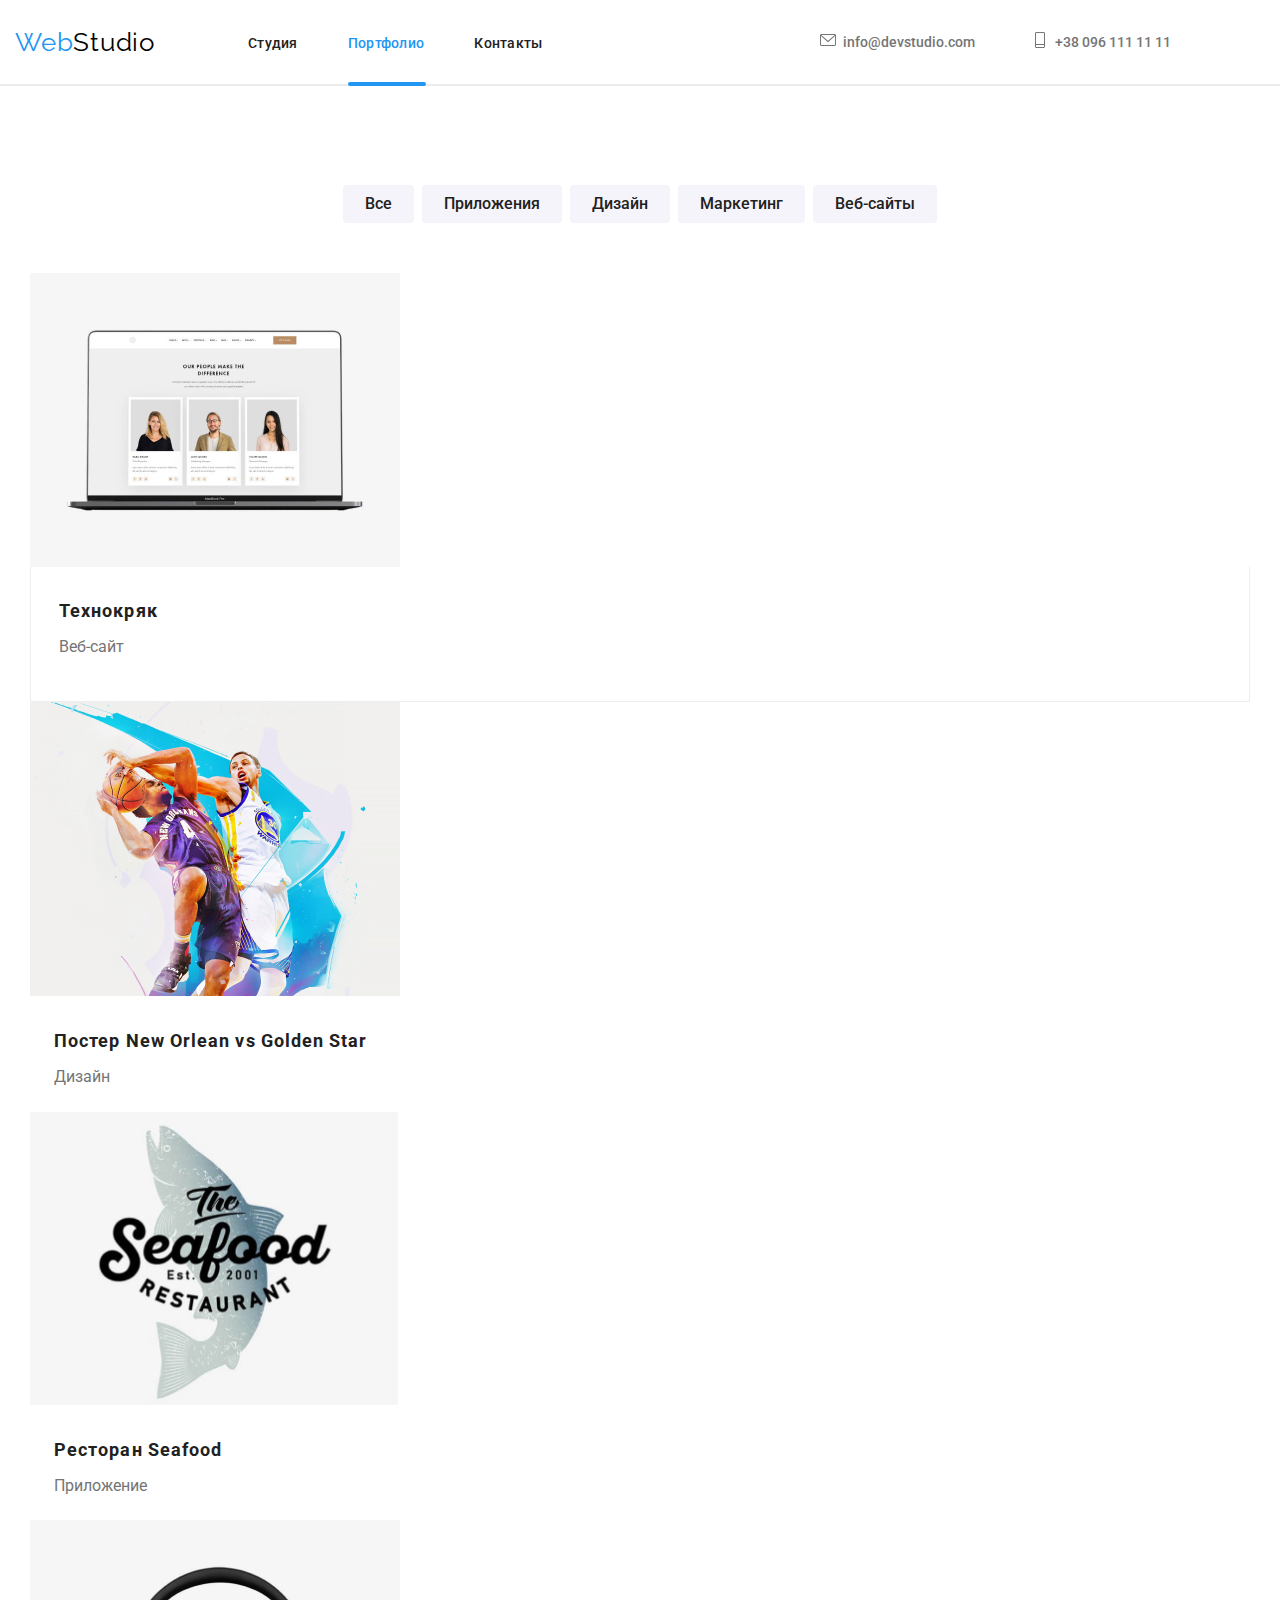
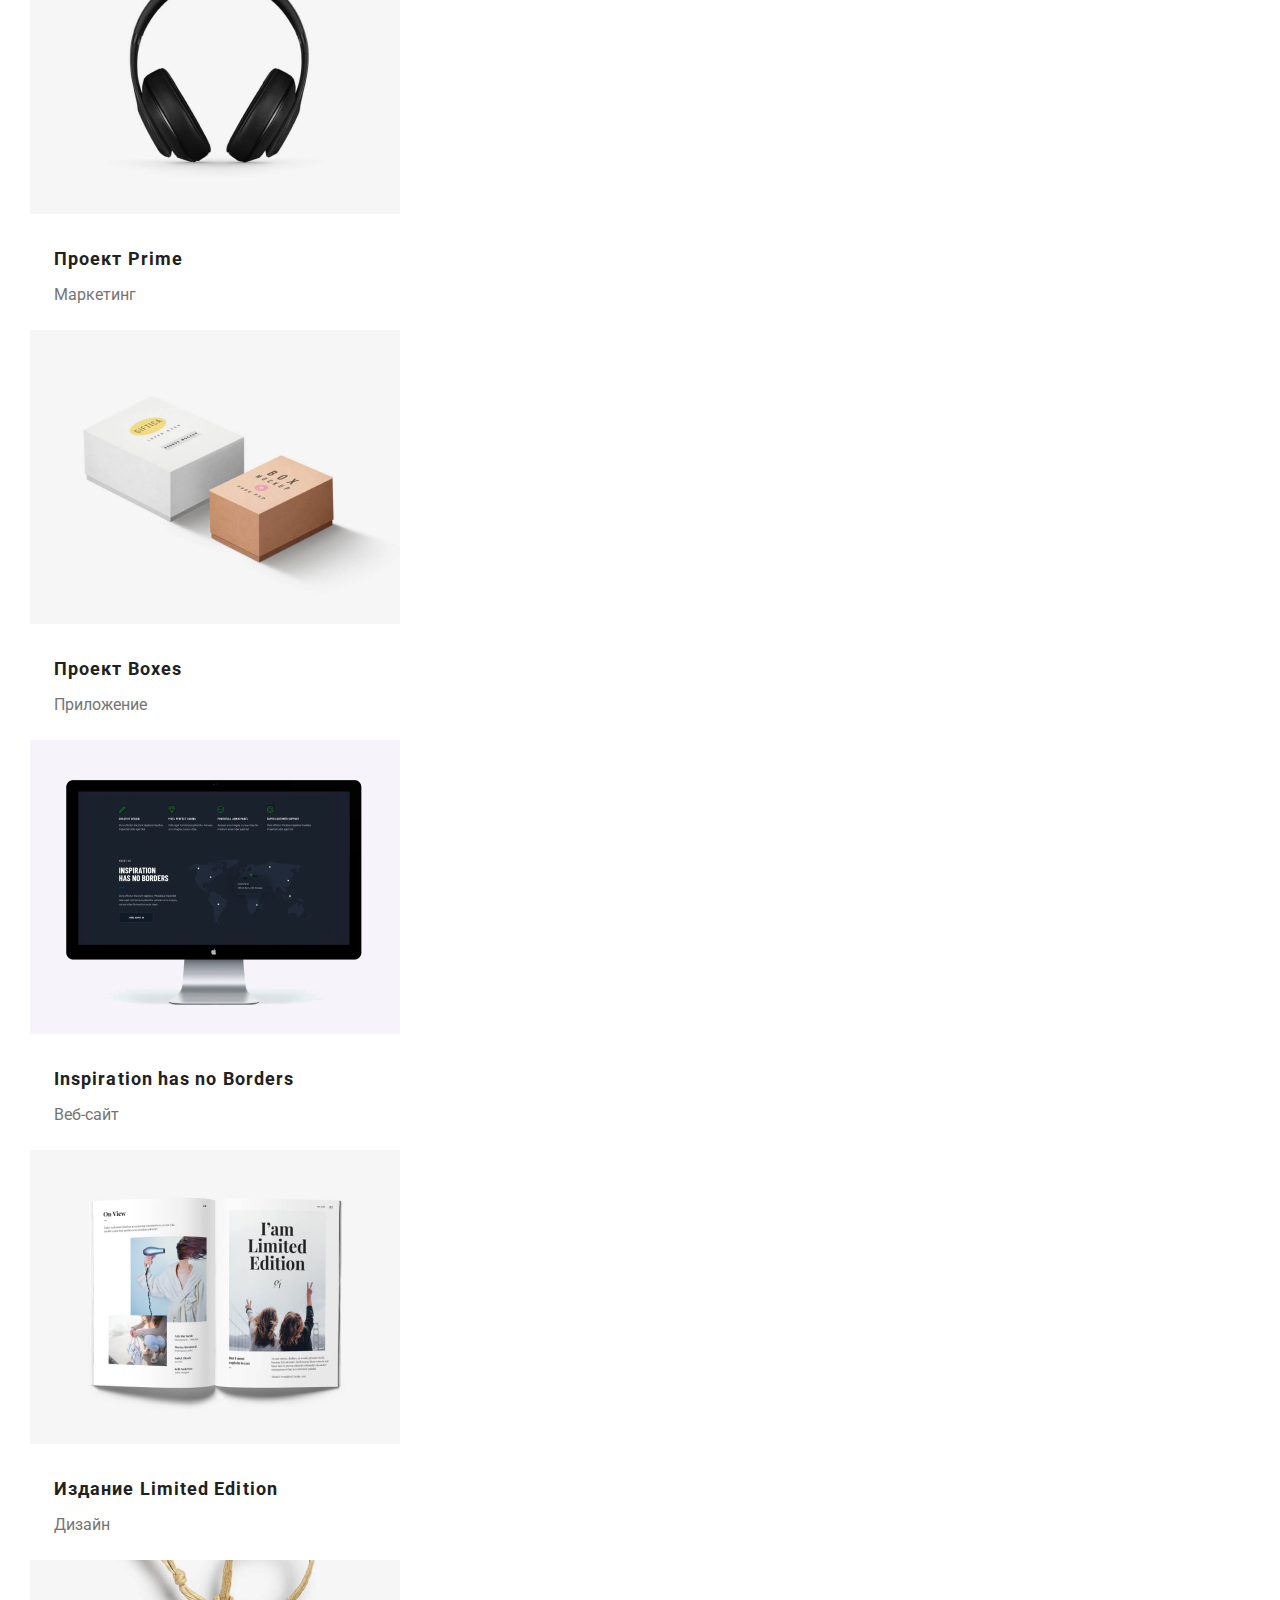
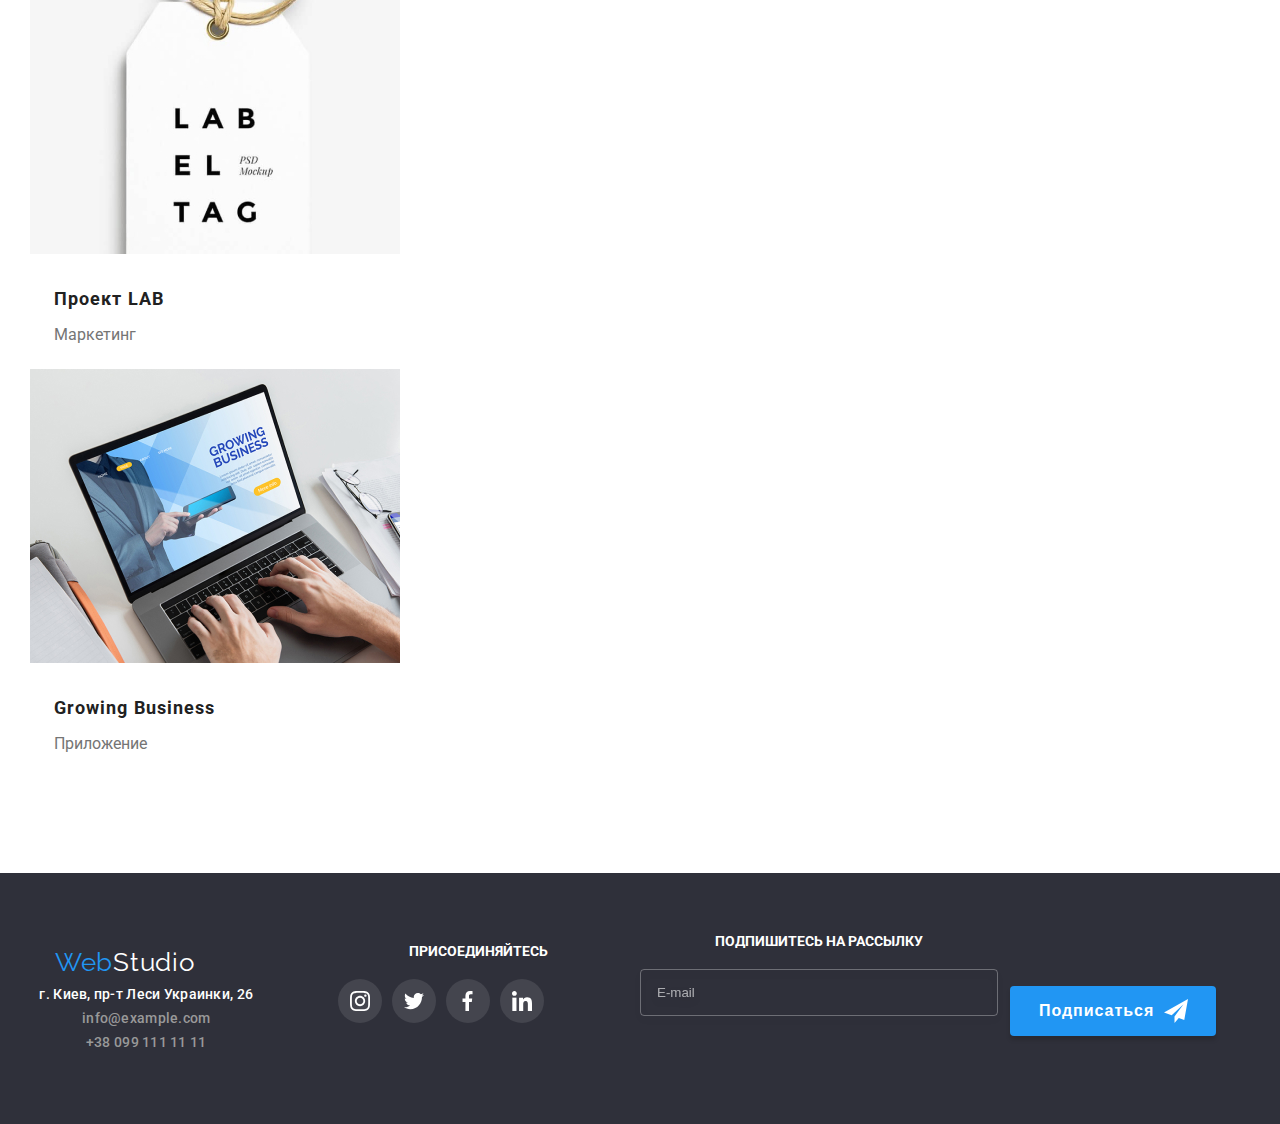
==== commit e9bc2755: "Добавляет адаптив мобаил в индекс" ====
--- a/portfolio.html
+++ b/portfolio.html
@@ -11,7 +11,8 @@
 <body class="page">
     <!--<h1>Портфолио</h1>-->
     <!--Шапка сайта-->
-    <header class="container">
+    <header>
+        <div class="container">
     <!--<header class="header-container">-->
 <!--<header class="page-header">-->
     <nav class="main-nav">
@@ -26,17 +27,18 @@
 
     <!--<div class="container">-->
     <ul class="site-nav-list-address">
-        <li class="contacts-item"><a class="address-link" href="mailto:info@devstudio.com"><svg class="address-link-icon" width="16px"height="12px"><use href="./svg/sprite/sprite.svg.svg#icon-envelope-1"></use></svg><span class="a current" class="color-address">info@devstudio.com</span></a></li>
-        <li class="contacts-item"><a class="address-link" href="tel:+380961111111"><svg class="address-link-icon" width="16px"height="10px"><use href="./svg/sprite/sprite.svg.svg#icon-Vector"></use></svg><span class="a current" class="color-address">+38 096 111 11 11</span></a></li>
+        <li class="contacts-item"><a class="address-link" href="mailto:info@devstudio.com"><svg class="address-link-icon" width="16px"height="12px"><use href="./SVG/sprite.svg#icon-envelope"></use></svg><span class="a current" class="color-address">info@devstudio.com</span></a></li>
+        <li class="contacts-item"><a class="address-link" href="tel:+380961111111"><svg class="address-link-icon" width="16px"height="10px"><use href="./SVG/sprite.svg#icon-tel"></use></svg><span class="a current" class="color-address">+38 096 111 11 11</span></a></li>
     </ul>
     </nav>
-<!--</div>-->
+</div>
 </header>
 
 <div class="line-container">
 </div>
 <main class="container">
-    <section class="portfolio">
+    <section>
+   <div class="portfolio">
         <div class="container portfolio-padding">
           <h1 hidden>Портфолио</h1>
           <ul class="filter">
@@ -47,6 +49,7 @@
             <li class="filter-items"> <button class="link-filter" type="button">Веб-сайты</button></li>
           </ul>
         </div>
+   </div>
        
         <div class="container portfolio-padding-img">
 <ul class="content">
@@ -143,8 +146,9 @@
     </footer>-->
 
     <!--Футер-->
-    <footer class="background-lengthening-footer" id="contacts">
-        <div class="container">
+    <footer id="contacts">
+        <div class="background-lengthening-footer">
+          <div class="container">
         <div class="row">
         <div class="column">
             <ul class="text-footer">
@@ -166,24 +170,24 @@
         <ul class="footer-networks">
           <li class="footer-networks-list">
             <a href="https://www.instagram.com/?hl=ru" target="_blank" rel="noopener noreferer" class="footer-networks-links"> 
-                <svg width="20px" height="20px"><use href="./svg/sprite/sprite.svg.svg#icon-instagram-2"></use></svg></a>
+                <svg width="20px" height="20px"><use href="./SVG/sprite.svg#icon-instagram"></use></svg></a>
           </li>
           <li class="team-networks-list">
             <a href="https://twitter.com/?lang=ru" target="_blank" rel="noopener noreferer" class="footer-networks-links">
                 <svg width="20px" height="20px">
-                <use href="./svg/sprite/sprite.svg.svg#icon-Vector-1"></use>
+                <use href="./SVG/sprite.svg#icon-twitter"></use>
               </svg></a>
           </li>
           <li class="team-networks-list">
             <a href="https://uk-ua.facebook.com/" target="_blank" rel="noopener noreferer" class="footer-networks-links"><svg
                 width="20px" height="20px">
-                <use href="./svg/sprite/sprite.svg.svg#icon-Vector-2"></use>
+                <use href="./SVG/sprite.svg#icon-facebook"></use>
               </svg></a>
           </li>
           <li class="team-networks-list">
             <a href="https://www.linkedin.com/" target="_blank" rel="noopener noreferer" class="footer-networks-links"><svg
                 width="20px" height="20px">
-                <use href="./svg/sprite/sprite.svg.svg#icon-linkedin-1"></use>
+                <use href="./SVG/sprite.svg#icon-linkedin"></use>
               </svg></a>
           </li>
         </ul>
@@ -198,13 +202,14 @@
           
           <button type="submit">Подписаться <svg class="footer-form-icon"
             width="24px" height="24px">
-            <use href="./svgfootermodal/spritesend.svg#icon-send"></use>
+            <use href="./SVG/sprite.svg#icon-send"></use>
           </svg></button>
         </form>
         </div>
     </div>
       </div>
     </div>
+</div>
     </footer>
     </body>
     </html>
--- a/css/main.min.css
+++ b/css/main.min.css
@@ -1,4 +1,4 @@
-.h1,h2,h3,h4,h5,h6{font-family:Roboto, sans-serif;color:#212121}.page{background-color:#fff;color:#757575;font-family:Roboto, sans-serif}.list{list-style:none;margin:0;padding:0}.link{color:inherit;text-decoration:none}ul{list-style:none}address{list-style:none}html{-webkit-box-sizing:border-box;box-sizing:border-box}*,*::before,*::after{-webkit-box-sizing:inherit;box-sizing:inherit}*{margin:0;padding:0}.container{width:1200px;margin:0 auto;padding-right:15px;padding-left:15px}.header-container{width:1200px;margin:0 auto;padding-top:auto;padding-bottom:auto;padding-right:15px;padding-left:15px}.h1,h2,h3,h4,h5,h6{font-family:Roboto, sans-serif;color:#212121}.page{background-color:#fff;color:#757575;font-family:Roboto, sans-serif}.list{list-style:none;margin:0;padding:0}.link{color:inherit;text-decoration:none}ul{list-style:none}address{list-style:none}html{-webkit-box-sizing:border-box;box-sizing:border-box}*,*::before,*::after{-webkit-box-sizing:inherit;box-sizing:inherit}*{margin:0;padding:0}.container{width:1200px;margin:0 auto;padding-right:15px;padding-left:15px}.header-container{width:1200px;margin:0 auto;padding-top:auto;padding-bottom:auto;padding-right:15px;padding-left:15px}.logo{color:#2196F3;font-family:Raleway, -apple-system, BlinkMacSystemFont, 'Segoe UI', Roboto, Oxygen, Ubuntu, Cantarell, 'Open Sans', 'Helvetica Neue', sans-serif;font-size:26px;line-height:1,19px;letter-spacing:0.03em;text-decoration:none;margin-right:93px;display:-webkit-inline-box;display:-ms-inline-flexbox;display:inline-flex}.logo-footer{color:white;margin-bottom:20px}.logo-blue-footer{color:#2196F3;font-family:Raleway, -apple-system, BlinkMacSystemFont, 'Segoe UI', Roboto, Oxygen, Ubuntu, Cantarell, 'Open Sans', 'Helvetica Neue', sans-serif;font-size:26px;line-height:1,19px;letter-spacing:0.03em;text-decoration:none;margin-right:93px;padding-left:0px}.accent{color:black}.h1,h2,h3,h4,h5,h6{font-family:Roboto, sans-serif;color:#212121}.page{background-color:#fff;color:#757575;font-family:Roboto, sans-serif}.list{list-style:none;margin:0;padding:0}.link{color:inherit;text-decoration:none}ul{list-style:none}address{list-style:none}html{-webkit-box-sizing:border-box;box-sizing:border-box}*,*::before,*::after{-webkit-box-sizing:inherit;box-sizing:inherit}*{margin:0;padding:0}.container{width:1200px;margin:0 auto;padding-right:15px;padding-left:15px}.header-container{width:1200px;margin:0 auto;padding-top:auto;padding-bottom:auto;padding-right:15px;padding-left:15px}.site-nav-list{display:-webkit-inline-box;display:-ms-inline-flexbox;display:inline-flex;-webkit-box-align:center;-ms-flex-align:center;align-items:center}.site-nav-list.a:hover,.site-nav-list.a:focus{color:#2196F3}.site-nav-list a{color:#212121;font-family:Roboto, sans-serif;font-style:normal;font-weight:500;font-size:14px;text-decoration:none;letter-spacing:0.02em;padding-right:50px}.site-nav-list .a .current{color:#2196F3}.site-nav-list-address{display:-webkit-box;display:-ms-flexbox;display:flex;margin-left:170px}.site-nav-list-address .contacts-item+.item{margin-left:50px}.contacts-item{display:-webkit-box;display:-ms-flexbox;display:flex;margin-top:32px;margin-bottom:32px;padding-left:50px}.site-nav-list-address a{color:#757575;font-family:inherit;font-weight:500;font-size:14px;line-height:1,14px;text-decoration:none}.site-nav-list-address a:hover,.site-nav-list-address a:focus{color:#2196F3}.site-nav-list-address a.current{color:#2196F3}.site-nav .contacts-item:last-child{margin-right:0}.link.current{position:relative;color:#2196F3}.link.current::after{content:'';display:block;position:absolute;left:0;bottom:-30px;height:4px;width:50%;background-color:#2196F3;border-radius:2px}.link.currentSecond{position:relative;color:#2196F3}.link.currentSecond::after{content:'';display:block;position:absolute;left:0;bottom:-35px;height:4px;width:78px;background-color:#2196F3;border-radius:2px}.link:hover,.link:focus{color:#2196F3}.color-page{color:#2196F3}svg.address-link-icon{width:30px;height:16px;fill:#757575;-webkit-box-align:baseline;-ms-flex-align:baseline;align-items:baseline;padding-left:3px;padding-right:3px;float:left;overflow:hidden}.site-nav-list-address.address-link:focus .address-link-icon,.address-link:hover .address-link-icon{fill:#2196F3}li.contacts-item:focus,li.contacts-item:hover{fill:#2196F3}.site-nav-list{display:-webkit-inline-box;display:-ms-inline-flexbox;display:inline-flex;-webkit-box-align:center;-ms-flex-align:center;align-items:center}.site-nav-list.a:hover,.site-nav-list.a:focus{color:#2196F3}.site-nav-list a{color:#212121;font-family:Roboto, sans-serif;font-style:normal;font-weight:500;font-size:14px;text-decoration:none;letter-spacing:0.02em;padding-right:50px}.site-nav-list .a .current{color:#2196F3}.site-nav-list-address{display:-webkit-box;display:-ms-flexbox;display:flex;margin-left:170px}.site-nav-list-address .contacts-item+.item{margin-left:50px}.contacts-item{display:-webkit-box;display:-ms-flexbox;display:flex;margin-top:32px;margin-bottom:32px;padding-left:50px}.site-nav-list-address a{color:#757575;font-family:inherit;font-weight:500;font-size:14px;line-height:1,14px;text-decoration:none}.site-nav-list-address a:hover,.site-nav-list-address a:focus{color:#2196F3}.site-nav-list-address a.current{color:#2196F3}.site-nav .contacts-item:last-child{margin-right:0}.link.current{position:relative;color:#2196F3}.link.current::after{content:'';display:block;position:absolute;left:0;bottom:-30px;height:4px;width:50%;background-color:#2196F3;border-radius:2px}.link.currentSecond{position:relative;color:#2196F3}.link.currentSecond::after{content:'';display:block;position:absolute;left:0;bottom:-35px;height:4px;width:78px;background-color:#2196F3;border-radius:2px}.link:hover,.link:focus{color:#2196F3}.color-page{color:#2196F3}svg.address-link-icon{width:30px;height:16px;fill:#757575;-webkit-box-align:baseline;-ms-flex-align:baseline;align-items:baseline;padding-left:3px;padding-right:3px;float:left;overflow:hidden}.site-nav-list-address.address-link:focus .address-link-icon,.address-link:hover .address-link-icon{fill:#2196F3}li.contacts-item:focus,li.contacts-item:hover{fill:#2196F3}.main-nav{display:-webkit-inline-box;display:-ms-inline-flexbox;display:inline-flex;-webkit-box-align:center;-ms-flex-align:center;align-items:center}.site-nav-list{display:-webkit-inline-box;display:-ms-inline-flexbox;display:inline-flex;-webkit-box-align:center;-ms-flex-align:center;align-items:center}.site-nav-list.a:hover,.site-nav-list.a:focus{color:#2196F3}.site-nav-list a{color:#212121;font-family:Roboto, sans-serif;font-style:normal;font-weight:500;font-size:14px;text-decoration:none;letter-spacing:0.02em;padding-right:50px}.site-nav-list .a .current{color:#2196F3}.site-nav-list-address{display:-webkit-box;display:-ms-flexbox;display:flex;margin-left:170px}.site-nav-list-address .contacts-item+.item{margin-left:50px}.contacts-item{display:-webkit-box;display:-ms-flexbox;display:flex;margin-top:32px;margin-bottom:32px;padding-left:50px}.site-nav-list-address a{color:#757575;font-family:inherit;font-weight:500;font-size:14px;line-height:1,14px;text-decoration:none}.site-nav-list-address a:hover,.site-nav-list-address a:focus{color:#2196F3}.site-nav-list-address a.current{color:#2196F3}.site-nav .contacts-item:last-child{margin-right:0}.link.current{position:relative;color:#2196F3}.link.current::after{content:'';display:block;position:absolute;left:0;bottom:-30px;height:4px;width:50%;background-color:#2196F3;border-radius:2px}.link.currentSecond{position:relative;color:#2196F3}.link.currentSecond::after{content:'';display:block;position:absolute;left:0;bottom:-35px;height:4px;width:78px;background-color:#2196F3;border-radius:2px}.link:hover,.link:focus{color:#2196F3}.color-page{color:#2196F3}svg.address-link-icon{width:30px;height:16px;fill:#757575;-webkit-box-align:baseline;-ms-flex-align:baseline;align-items:baseline;padding-left:3px;padding-right:3px;float:left;overflow:hidden}.site-nav-list-address.address-link:focus .address-link-icon,.address-link:hover .address-link-icon{fill:#2196F3}li.contacts-item:focus,li.contacts-item:hover{fill:#2196F3}.section-title{color:#212121;font-weight:700;font-size:36px;line-height:1,7px;letter-spacing:0.03em;padding-bottom:50px;text-align:center}.section-details{width:1200px;margin:0 auto;padding-right:15px;padding-left:15px;padding-top:94px;display:-webkit-box;display:-ms-flexbox;display:flex;padding-bottom:94px}.heading{display:-webkit-box;display:-ms-flexbox;display:flex;margin:0;font-size:14px;text-align:left}.main-paragraph-h2{font-weight:400;font-size:14px;line-height:1,7px;margin-top:4px;-ms-flex-wrap:wrap;flex-wrap:wrap;width:270px;text-align:left;margin-right:20px}.features .section-details{padding:94px 0px;display:-webkit-box;display:-ms-flexbox;display:flex}.section-details .items{width:calc((100% - 90px) / 4)}.section-details .items:not(:last-child){margin-right:30px}.section-details .items::before{display:block;content:'';height:120px;background-color:#f5f4fa;background-repeat:no-repeat;background-position:center;border-radius:4px}.section-details .items:nth-child(1)::before{background-image:url(../images/images-hm4/antena.svg)}.section-details .items:nth-child(2)::before{background-image:url(../images/images-hm4/clock.svg)}.section-details .items:nth-child(3)::before{background-image:url(../images/images-hm4/diagramm.svg)}.section-details .items:nth-child(4)::before{background-image:url(../images/images-hm4/astronaut.svg)}.features .heading{margin-top:30px;margin-bottom:0px;color:#212121;font-family:Roboto;font-weight:700;font-size:14px;line-height:1.14;text-transform:uppercase}.features .main-paragraph-h2{margin-top:10px;margin-bottom:0;color:#757575;font-family:Roboto;font-weight:400;font-size:14px;line-height:1.7}.hero{background-color:#2F303A;background-image:url(../images/images-hm4/Img2optim.jpg)}.hero-name{color:#FFFFFF}.hero-title{color:#212121;font-style:400;font-weight:900;font-size:44px;line-height:1,36px;text-align:center;padding-bottom:30px}.center{text-align:center;border:1px solid #0000}.main-container{margin:0 auto;padding-right:15px;padding-left:15px;padding-top:200px;padding-bottom:280px;background-color:#2f303a;text-align:center;background-image:-webkit-gradient(linear, left top, right top, from(rgba(47,48,58,0.4)), to(rgba(47,48,58,0.4))),url("../images/images-hm4/Img2optim.jpg");background-image:linear-gradient(to right, rgba(47,48,58,0.4), rgba(47,48,58,0.4)),url("../images/images-hm4/Img2optim.jpg")}.hero{background-color:#2F303A;background-image:url(../images/images-hm4/Img2optim.jpg)}.hero-name{color:#FFFFFF}.hero-title{color:#212121;font-style:400;font-weight:900;font-size:44px;line-height:1,36px;text-align:center;padding-bottom:30px}.center{text-align:center;border:1px solid #0000}.main-container{margin:0 auto;padding-right:15px;padding-left:15px;padding-top:200px;padding-bottom:280px;background-color:#2f303a;text-align:center;background-image:-webkit-gradient(linear, left top, right top, from(rgba(47,48,58,0.4)), to(rgba(47,48,58,0.4))),url("../images/images-hm4/Img2optim.jpg");background-image:linear-gradient(to right, rgba(47,48,58,0.4), rgba(47,48,58,0.4)),url("../images/images-hm4/Img2optim.jpg")}.button-primary{background-color:#2196F3;color:#E5E5E5;border-color:transparent;display:inline-block;min-width:200px;border-radius:4px;padding:10px 32px;text-align:center}.button{color:#2196F3;font-family:inherit;background-color:#E5E5E5;font-size:16px;line-height:1,8px;font-weight:700;text-decoration:none;padding:12px 24px;display:inline-block;border:1px solid black}.filter .link-filter{padding:6px 22px;font-family:Roboto;font-weight:500;font-size:16px;line-height:1.6;text-align:center;color:#212121;background:#f5f4fa;border-radius:4px;border:0}.filter .link-filter:hover,.link-filter:focus{background:#2196F3;color:#ffffff;-webkit-box-shadow:0px 3px 1px rgba(0,0,0,0.1),0px 1px 2px rgba(0,0,0,0.08),0px 2px 2px rgba(0,0,0,0.12);box-shadow:0px 3px 1px rgba(0,0,0,0.1),0px 1px 2px rgba(0,0,0,0.08),0px 2px 2px rgba(0,0,0,0.12)}.footer-form-container button{margin-left:12px;padding-top:10px;padding-right:28px;padding-bottom:10px;padding-left:29px;display:-webkit-box;display:-ms-flexbox;display:flex;-webkit-box-align:center;-ms-flex-align:center;align-items:center;font-weight:700;font-size:16px;line-height:1.875;letter-spacing:0.06em;color:#ffffff;background-color:#2196F3;border:0;-webkit-box-shadow:0px 4px 4px rgba(0,0,0,0.15);box-shadow:0px 4px 4px rgba(0,0,0,0.15);border-radius:4px}.menu-link::after{content:"";display:block;width:50%;height:4px;background-color:#2196F3;border-radius:2px}.line-container{margin-left:auto;margin-right:auto;outline:1px solid #ECECEC}.line-container{margin-left:auto;margin-right:auto;width:1600px;outline:1px solid #ECECEC}.portfolio .filter{display:-webkit-box;display:-ms-flexbox;display:flex;-webkit-box-pack:center;-ms-flex-pack:center;justify-content:center}.portfolio .filter-items:not(:last-child){margin-right:8px}.portfolio .filter-items{display:inline}.container.portfolio-padding{padding-top:100px;padding-bottom:50px;text-align:center}.container.portfolio-padding-img{padding-bottom:94px}.portfolio .content{display:-webkit-box;display:-ms-flexbox;display:flex;-ms-flex-wrap:wrap;flex-wrap:wrap}.portfolio .content-items{width:calc((100% - 60px) / 3);border:1px solid #eeeeee}.portfolio .content-items:not(:nth-child(3n)){margin-right:30px}.portfolio .content-items:not(:nth-child(-n+3)){margin-top:30px}li.content-items:hover,.content-items:focus{-webkit-box-shadow:0px 1px 1px rgba(0,0,0,0.12),0px 4px 4px rgba(0,0,0,0.06),1px 4px 6px rgba(0,0,0,0.16);box-shadow:0px 1px 1px rgba(0,0,0,0.12),0px 4px 4px rgba(0,0,0,0.06),1px 4px 6px rgba(0,0,0,0.16)}.content .title{margin-top:20px;padding-left:24px;color:#212121;font-family:Roboto;font-weight:700;font-size:18px;line-height:2;letter-spacing:0.06em}.content .type{margin-top:4px;padding-left:24px;color:#757575;font-family:Roboto;font-weight:400;font-size:16px;line-height:1.8;padding-bottom:20px}.content-overlay{position:relative;display:-webkit-box;display:-ms-flexbox;display:flex;-webkit-box-align:center;-ms-flex-align:center;align-items:center;overflow:hidden}.content-overlay::before{content:"";position:absolute;width:100%;height:100%;background:rgba(33,150,243,0.9);opacity:0;-webkit-transition-property:opacity, -webkit-transform;transition-property:opacity, -webkit-transform;transition-property:opacity, transform;transition-property:opacity, transform, -webkit-transform;-webkit-transition-duration:250ms;transition-duration:250ms;-webkit-transition-timing-function:cubic-bezier(0.4, 0, 0.2, 1);transition-timing-function:cubic-bezier(0.4, 0, 0.2, 1);-webkit-transform:translateY(100%);transform:translateY(100%)}.content .img-item:hover .content-overlay::before,.content .img-item:focus .content-overlay::before{opacity:1;-webkit-transform:translateY(0);transform:translateY(0)}.content-overlay>.description{position:absolute;margin-top:0;margin-bottom:0;padding-right:24px;padding-left:24px;font-size:18px;line-height:1.555;color:#ffffff;opacity:0;-webkit-transition-property:opacity, -webkit-transform;transition-property:opacity, -webkit-transform;transition-property:opacity, transform;transition-property:opacity, transform, -webkit-transform;-webkit-transition-duration:250ms;transition-duration:250ms;-webkit-transition-timing-function:cubic-bezier(0.4, 0, 0.2, 1);transition-timing-function:cubic-bezier(0.4, 0, 0.2, 1);-webkit-transform:translateY(100%);transform:translateY(100%)}.content .img-item:hover .description,.content .img-item:focus .description{opacity:1;-webkit-transform:translateY(0);transform:translateY(0)}.portfolio-meta .color-type{color:#757575;font-family:Roboto;font-weight:400;font-size:16px;line-height:1.8;padding-bottom:20px;margin-top:4px;padding-left:4px}.img-item{text-decoration:none}.portfolio-title{margin-top:6px;padding-left:4px;color:#212121;font-family:Roboto;font-weight:700;font-size:18px;line-height:2;letter-spacing:0.06em}.portfolio-meta{padding:20px 24px;border-right:1px solid #eeeeee;border-bottom:1px solid #eeeeee;border-left:1px solid #eeeeee;border-top:none;-webkit-box-sizing:border-box;box-sizing:border-box}.portfolio-actions:focus,.portfolio-actions:hover{opacity:1;-webkit-transform:translateY(0);transform:translateY(0);color:white;position:relative}.button-primary{background-color:#2196F3;color:#E5E5E5;border-color:transparent;display:inline-block;min-width:200px;border-radius:4px;padding:10px 32px;text-align:center}.button{color:#2196F3;font-family:inherit;background-color:#E5E5E5;font-size:16px;line-height:1,8px;font-weight:700;text-decoration:none;padding:12px 24px;display:inline-block;border:1px solid black}.filter .link-filter{padding:6px 22px;font-family:Roboto;font-weight:500;font-size:16px;line-height:1.6;text-align:center;color:#212121;background:#f5f4fa;border-radius:4px;border:0}.filter .link-filter:hover,.link-filter:focus{background:#2196F3;color:#ffffff;-webkit-box-shadow:0px 3px 1px rgba(0,0,0,0.1),0px 1px 2px rgba(0,0,0,0.08),0px 2px 2px rgba(0,0,0,0.12);box-shadow:0px 3px 1px rgba(0,0,0,0.1),0px 1px 2px rgba(0,0,0,0.08),0px 2px 2px rgba(0,0,0,0.12)}.footer-form-container button{margin-left:12px;padding-top:10px;padding-right:28px;padding-bottom:10px;padding-left:29px;display:-webkit-box;display:-ms-flexbox;display:flex;-webkit-box-align:center;-ms-flex-align:center;align-items:center;font-weight:700;font-size:16px;line-height:1.875;letter-spacing:0.06em;color:#ffffff;background-color:#2196F3;border:0;-webkit-box-shadow:0px 4px 4px rgba(0,0,0,0.15);box-shadow:0px 4px 4px rgba(0,0,0,0.15);border-radius:4px}.container.portfolio-padding-img{padding-bottom:94px}.portfolio .content{display:-webkit-box;display:-ms-flexbox;display:flex;-ms-flex-wrap:wrap;flex-wrap:wrap}.portfolio .content-items{width:calc((100% - 60px) / 3);border:1px solid #eeeeee}.portfolio .content-items:not(:nth-child(3n)){margin-right:30px}.portfolio .content-items:not(:nth-child(-n+3)){margin-top:30px}li.content-items:hover,.content-items:focus{-webkit-box-shadow:0px 1px 1px rgba(0,0,0,0.12),0px 4px 4px rgba(0,0,0,0.06),1px 4px 6px rgba(0,0,0,0.16);box-shadow:0px 1px 1px rgba(0,0,0,0.12),0px 4px 4px rgba(0,0,0,0.06),1px 4px 6px rgba(0,0,0,0.16)}.content .title{margin-top:20px;padding-left:24px;color:#212121;font-family:Roboto;font-weight:700;font-size:18px;line-height:2;letter-spacing:0.06em}.content .type{margin-top:4px;padding-left:24px;color:#757575;font-family:Roboto;font-weight:400;font-size:16px;line-height:1.8;padding-bottom:20px}.content-overlay{position:relative;display:-webkit-box;display:-ms-flexbox;display:flex;-webkit-box-align:center;-ms-flex-align:center;align-items:center;overflow:hidden}.content-overlay::before{content:"";position:absolute;width:100%;height:100%;background:rgba(33,150,243,0.9);opacity:0;-webkit-transition-property:opacity, -webkit-transform;transition-property:opacity, -webkit-transform;transition-property:opacity, transform;transition-property:opacity, transform, -webkit-transform;-webkit-transition-duration:250ms;transition-duration:250ms;-webkit-transition-timing-function:cubic-bezier(0.4, 0, 0.2, 1);transition-timing-function:cubic-bezier(0.4, 0, 0.2, 1);-webkit-transform:translateY(100%);transform:translateY(100%)}.content .img-item:hover .content-overlay::before,.content .img-item:focus .content-overlay::before{opacity:1;-webkit-transform:translateY(0);transform:translateY(0)}.content-overlay>.description{position:absolute;margin-top:0;margin-bottom:0;padding-right:24px;padding-left:24px;font-size:18px;line-height:1.555;color:#ffffff;opacity:0;-webkit-transition-property:opacity, -webkit-transform;transition-property:opacity, -webkit-transform;transition-property:opacity, transform;transition-property:opacity, transform, -webkit-transform;-webkit-transition-duration:250ms;transition-duration:250ms;-webkit-transition-timing-function:cubic-bezier(0.4, 0, 0.2, 1);transition-timing-function:cubic-bezier(0.4, 0, 0.2, 1);-webkit-transform:translateY(100%);transform:translateY(100%)}.content .img-item:hover .description,.content .img-item:focus .description{opacity:1;-webkit-transform:translateY(0);transform:translateY(0)}.portfolio-meta .color-type{color:#757575;font-family:Roboto;font-weight:400;font-size:16px;line-height:1.8;padding-bottom:20px;margin-top:4px;padding-left:4px}.img-item{text-decoration:none}.portfolio-title{margin-top:6px;padding-left:4px;color:#212121;font-family:Roboto;font-weight:700;font-size:18px;line-height:2;letter-spacing:0.06em}.portfolio-meta{padding:20px 24px;border-right:1px solid #eeeeee;border-bottom:1px solid #eeeeee;border-left:1px solid #eeeeee;border-top:none;-webkit-box-sizing:border-box;box-sizing:border-box}.portfolio-actions:focus,.portfolio-actions:hover{opacity:1;-webkit-transform:translateY(0);transform:translateY(0);color:white;position:relative}.footer-background{background-color:#2F303A;font-style:normal;font-weight:normal;font-size:14px;line-height:24px;font-family:Roboto;letter-spacing:0.02em}.footer-text-color{color:#FFFFFF}.column{float:left;width:25%;padding:10px}.row:after{content:"";display:table;clear:both}.footer-text-color-address{color:#999}.background-lengthening{background-color:#2F303A}.background-lengthening-footer{background-color:#2F303A;margin:0 auto;padding-top:60px;padding-bottom:60px;display:-webkit-box;display:-ms-flexbox;display:flex}.text-footer{padding-bottom:9px}.footer-nav-list{font-family:Roboto, sans-serif;font-style:normal;font-weight:400;font-size:14px;text-decoration:none}.footer-nav-list-address a{color:#757575;font-family:inherit;font-weight:400;font-size:14px;line-height:1,5px;text-decoration:none}.footer .address{margin-top:20px;font-style:normal}.footer .map{color:#ffffff;font-family:Roboto;font-weight:400;font-size:14px;line-height:1.7;text-decoration:none}.footer .link{display:block;margin-top:9px;text-align:center;color:rgba(255,255,255,0.6);font-family:Roboto;font-weight:400;font-size:14px;line-height:1.7}.container.footer-padding{display:block;padding-top:60px;padding-bottom:60px;padding-right:0}.footer{background-color:var(--heder-footer-bg)}.footer .logo{display:inline-block;font-family:Raleway;font-weight:700;font-size:26px;line-height:1.2;color:#2196F3;text-decoration:none}.footer .logo-text{color:#ffffff}.footer .address{margin-top:20px;font-style:normal}.footer .map{color:#ffffff;font-family:Roboto;font-weight:400;font-size:14px;line-height:1.7;text-decoration:none}.footer .link{margin-top:9px;color:rgba(255,255,255,0.6);font-family:Roboto;font-weight:400;font-size:14px;line-height:1.7;text-decoration:none}.footer-join{display:block;margin-left:215px}.footer-join-title{margin-top:10;margin-bottom:0;font-weight:700;font-size:14px;line-height:1.142;text-transform:uppercase;color:#ffffff;margin-right:10px}.container.footer-padding{margin-right:70px}.footer-networks{display:-webkit-box;display:-ms-flexbox;display:flex;margin-top:20px;padding-right:100px;padding-top:0px}.footer-form{display:-webkit-box;display:-ms-flexbox;display:flex;-webkit-box-align:end;-ms-flex-align:end;align-items:flex-end}.footer-mai-input{display:-webkit-box;display:-ms-flexbox;display:flex;-webkit-box-orient:vertical;-webkit-box-direction:normal;-ms-flex-direction:column;flex-direction:column}.footer-mai-input .helper::-webkit-input-placeholder{color:rgba(255,255,255,0.6)}.footer-mai-input .helper:-ms-input-placeholder{color:rgba(255,255,255,0.6)}.footer-mai-input .helper::-ms-input-placeholder{color:rgba(255,255,255,0.6)}.footer-mai-input .helper::placeholder{color:rgba(255,255,255,0.6)}.footer-mai-input label{font-weight:700;font-size:14px;line-height:1.142;text-transform:uppercase;color:#ffffff}.footer-mai-input input{margin-top:20px;padding-top:15px;padding-right:16px;padding-bottom:15px;padding-left:16px;width:358px;color:white;border:1px solid rgba(255,255,255,0.3);-webkit-filter:drop-shadow(0px 4px 4px rgba(0,0,0,0.15));filter:drop-shadow(0px 4px 4px rgba(0,0,0,0.15));border-radius:4px;background-color:transparent}.footer-form-container{float:left}div.background-lengthening-footer{margin:0px auto}.footer-form-icon{margin-left:10px;fill:#FFFFFF}.h1,h2,h3,h4,h5,h6{font-family:Roboto, sans-serif;color:#212121}.page{background-color:#fff;color:#757575;font-family:Roboto, sans-serif}.list{list-style:none;margin:0;padding:0}.link{color:inherit;text-decoration:none}ul{list-style:none}address{list-style:none}html{-webkit-box-sizing:border-box;box-sizing:border-box}*,*::before,*::after{-webkit-box-sizing:inherit;box-sizing:inherit}*{margin:0;padding:0}.container{width:1200px;margin:0 auto;padding-right:15px;padding-left:15px}.header-container{width:1200px;margin:0 auto;padding-top:auto;padding-bottom:auto;padding-right:15px;padding-left:15px}.footer-background{background-color:#2F303A;font-style:normal;font-weight:normal;font-size:14px;line-height:24px;font-family:Roboto;letter-spacing:0.02em}.footer-text-color{color:#FFFFFF}.column{float:left;width:25%;padding:10px}.row:after{content:"";display:table;clear:both}.footer-text-color-address{color:#999}.background-lengthening{background-color:#2F303A}.background-lengthening-footer{background-color:#2F303A;margin:0 auto;padding-top:60px;padding-bottom:60px;display:-webkit-box;display:-ms-flexbox;display:flex}.text-footer{padding-bottom:9px}.footer-nav-list{font-family:Roboto, sans-serif;font-style:normal;font-weight:400;font-size:14px;text-decoration:none}.footer-nav-list-address a{color:#757575;font-family:inherit;font-weight:400;font-size:14px;line-height:1,5px;text-decoration:none}.footer .address{margin-top:20px;font-style:normal}.footer .map{color:#ffffff;font-family:Roboto;font-weight:400;font-size:14px;line-height:1.7;text-decoration:none}.footer .link{display:block;margin-top:9px;text-align:center;color:rgba(255,255,255,0.6);font-family:Roboto;font-weight:400;font-size:14px;line-height:1.7}.container.footer-padding{display:block;padding-top:60px;padding-bottom:60px;padding-right:0}.footer{background-color:var(--heder-footer-bg)}.footer .logo{display:inline-block;font-family:Raleway;font-weight:700;font-size:26px;line-height:1.2;color:#2196F3;text-decoration:none}.footer .logo-text{color:#ffffff}.footer .address{margin-top:20px;font-style:normal}.footer .map{color:#ffffff;font-family:Roboto;font-weight:400;font-size:14px;line-height:1.7;text-decoration:none}.footer .link{margin-top:9px;color:rgba(255,255,255,0.6);font-family:Roboto;font-weight:400;font-size:14px;line-height:1.7;text-decoration:none}.footer-join{display:block;margin-left:215px}.footer-join-title{margin-top:10;margin-bottom:0;font-weight:700;font-size:14px;line-height:1.142;text-transform:uppercase;color:#ffffff;margin-right:10px}.container.footer-padding{margin-right:70px}.footer-networks{display:-webkit-box;display:-ms-flexbox;display:flex;margin-top:20px;padding-right:100px;padding-top:0px}.footer-form{display:-webkit-box;display:-ms-flexbox;display:flex;-webkit-box-align:end;-ms-flex-align:end;align-items:flex-end}.footer-mai-input{display:-webkit-box;display:-ms-flexbox;display:flex;-webkit-box-orient:vertical;-webkit-box-direction:normal;-ms-flex-direction:column;flex-direction:column}.footer-mai-input .helper::-webkit-input-placeholder{color:rgba(255,255,255,0.6)}.footer-mai-input .helper:-ms-input-placeholder{color:rgba(255,255,255,0.6)}.footer-mai-input .helper::-ms-input-placeholder{color:rgba(255,255,255,0.6)}.footer-mai-input .helper::placeholder{color:rgba(255,255,255,0.6)}.footer-mai-input label{font-weight:700;font-size:14px;line-height:1.142;text-transform:uppercase;color:#ffffff}.footer-mai-input input{margin-top:20px;padding-top:15px;padding-right:16px;padding-bottom:15px;padding-left:16px;width:358px;color:white;border:1px solid rgba(255,255,255,0.3);-webkit-filter:drop-shadow(0px 4px 4px rgba(0,0,0,0.15));filter:drop-shadow(0px 4px 4px rgba(0,0,0,0.15));border-radius:4px;background-color:transparent}.footer-form-container{float:left}div.background-lengthening-footer{margin:0px auto}.footer-form-icon{margin-left:10px;fill:#FFFFFF}.section-title{color:#212121;font-weight:700;font-size:36px;line-height:1,7px;letter-spacing:0.03em;padding-bottom:50px;text-align:center}.section-details{width:1200px;margin:0 auto;padding-right:15px;padding-left:15px;padding-top:94px;display:-webkit-box;display:-ms-flexbox;display:flex;padding-bottom:94px}.heading{display:-webkit-box;display:-ms-flexbox;display:flex;margin:0;font-size:14px;text-align:left}.main-paragraph-h2{font-weight:400;font-size:14px;line-height:1,7px;margin-top:4px;-ms-flex-wrap:wrap;flex-wrap:wrap;width:270px;text-align:left;margin-right:20px}.features .section-details{padding:94px 0px;display:-webkit-box;display:-ms-flexbox;display:flex}.section-details .items{width:calc((100% - 90px) / 4)}.section-details .items:not(:last-child){margin-right:30px}.section-details .items::before{display:block;content:'';height:120px;background-color:#f5f4fa;background-repeat:no-repeat;background-position:center;border-radius:4px}.section-details .items:nth-child(1)::before{background-image:url(../images/images-hm4/antena.svg)}.section-details .items:nth-child(2)::before{background-image:url(../images/images-hm4/clock.svg)}.section-details .items:nth-child(3)::before{background-image:url(../images/images-hm4/diagramm.svg)}.section-details .items:nth-child(4)::before{background-image:url(../images/images-hm4/astronaut.svg)}.features .heading{margin-top:30px;margin-bottom:0px;color:#212121;font-family:Roboto;font-weight:700;font-size:14px;line-height:1.14;text-transform:uppercase}.features .main-paragraph-h2{margin-top:10px;margin-bottom:0;color:#757575;font-family:Roboto;font-weight:400;font-size:14px;line-height:1.7}.section-title{color:#212121;font-weight:700;font-size:36px;line-height:1,7px;letter-spacing:0.03em;padding-bottom:50px;text-align:center}.section-details{width:1200px;margin:0 auto;padding-right:15px;padding-left:15px;padding-top:94px;display:-webkit-box;display:-ms-flexbox;display:flex;padding-bottom:94px}.heading{display:-webkit-box;display:-ms-flexbox;display:flex;margin:0;font-size:14px;text-align:left}.main-paragraph-h2{font-weight:400;font-size:14px;line-height:1,7px;margin-top:4px;-ms-flex-wrap:wrap;flex-wrap:wrap;width:270px;text-align:left;margin-right:20px}.features .section-details{padding:94px 0px;display:-webkit-box;display:-ms-flexbox;display:flex}.section-details .items{width:calc((100% - 90px) / 4)}.section-details .items:not(:last-child){margin-right:30px}.section-details .items::before{display:block;content:'';height:120px;background-color:#f5f4fa;background-repeat:no-repeat;background-position:center;border-radius:4px}.section-details .items:nth-child(1)::before{background-image:url(../images/images-hm4/antena.svg)}.section-details .items:nth-child(2)::before{background-image:url(../images/images-hm4/clock.svg)}.section-details .items:nth-child(3)::before{background-image:url(../images/images-hm4/diagramm.svg)}.section-details .items:nth-child(4)::before{background-image:url(../images/images-hm4/astronaut.svg)}.features .heading{margin-top:30px;margin-bottom:0px;color:#212121;font-family:Roboto;font-weight:700;font-size:14px;line-height:1.14;text-transform:uppercase}.features .main-paragraph-h2{margin-top:10px;margin-bottom:0;color:#757575;font-family:Roboto;font-weight:400;font-size:14px;line-height:1.7}.section-team{background-color:#F5F4FA}.images-team{display:block}.list-section-team .item-img:not(:last-child){margin-right:30px}.section-list>.list-description{padding-bottom:30px}.wrapper{width:1200px;margin-left:auto;margin-right:auto;padding-right:15px;padding-left:15px;padding-top:94px}.section-title{color:#212121;font-weight:700;font-size:36px;line-height:1,7px;letter-spacing:0.03em;padding-bottom:50px;text-align:center}.section{display:-webkit-box;display:-ms-flexbox;display:flex;width:calc(100%-90px)/4;-webkit-box-pack:justify;-ms-flex-pack:justify;justify-content:space-between;padding-bottom:94px}.comand{width:271px;border:1px solid #ECECEC;background-color:#ffffff;-webkit-box-shadow:0px 1px 3px rgba(0,0,0,0.12),0px 1px 1px rgba(0,0,0,0.14),0px 2px 1px rgba(0,0,0,0.2);box-shadow:0px 1px 3px rgba(0,0,0,0.12),0px 1px 1px rgba(0,0,0,0.14),0px 2px 1px rgba(0,0,0,0.2);border-radius:0px 0px 4px 4px}.text-clas{margin-top:30px;margin-bottom:10px;text-align:center}.paragraph{font-weight:400;font-size:14px;line-height:1,7px;margin-top:10px;margin-bottom:0px;-ms-flex-wrap:wrap;flex-wrap:wrap;text-align:center}.wrapper{padding-top:94px;padding-bottom:94px}.section-team{margin-top:94px}.wrapper{background:#f5f4fa}.section .section{margin-top:50px;display:-webkit-box;display:-ms-flexbox;display:flex;-webkit-box-pack:center;-ms-flex-pack:center;justify-content:center}.section>.comand{background:var(--primary-bg);-webkit-box-shadow:0px 1px 3px rgba(0,0,0,0.12),0px 1px 1px rgba(0,0,0,0.14),0px 2px 1px rgba(0,0,0,0.2);box-shadow:0px 1px 3px rgba(0,0,0,0.12),0px 1px 1px rgba(0,0,0,0.14),0px 2px 1px rgba(0,0,0,0.2);border-radius:0px 0px 4px 4px}.section .comand:not(:last-child){margin-right:30px}.team-networks{display:-webkit-box;display:-ms-flexbox;display:flex;-webkit-box-pack:center;-ms-flex-pack:center;justify-content:center;margin-top:16px}.clients.container{padding-bottom:94px}.clients .title{margin-top:94px;margin-bottom:0;color:#212121;font-family:Roboto;font-weight:700;font-size:36px;line-height:1.167;text-align:center}.clients .clients-list{display:-webkit-box;display:-ms-flexbox;display:flex;-webkit-box-pack:center;-ms-flex-pack:center;justify-content:center;margin-top:50px}.clients .clients-item:not(:last-child){margin-right:30px}.clients .clients-links{display:-webkit-box;display:-ms-flexbox;display:flex;width:170px;height:90px;-webkit-box-pack:center;-ms-flex-pack:center;justify-content:center;-webkit-box-align:center;-ms-flex-align:center;align-items:center;fill:#afb1b8;border:1px solid #afb1b8;border-radius:4px}.clients .clients-links:hover,.clients .clients-links:focus .clients-icon{border:1px solid #2196F3;fill:#2196F3}.clients-icon{display:inline-block;width:1em;height:1em;stroke-width:0;stroke:currentColor;fill:currentColor}svg.clients-icon{fill:#AFB1B8;width:50px;height:45px}svg.clients-icon:focus,svg.clients-icon:hover{fill:#2196F3}.clients-links:focus .clients-icon,.clients-links:hover .clients-icon{fill:#2196F3}.site-nav-list{display:-webkit-inline-box;display:-ms-inline-flexbox;display:inline-flex;-webkit-box-align:center;-ms-flex-align:center;align-items:center}.site-nav-list.a:hover,.site-nav-list.a:focus{color:#2196F3}.site-nav-list a{color:#212121;font-family:Roboto, sans-serif;font-style:normal;font-weight:500;font-size:14px;text-decoration:none;letter-spacing:0.02em;padding-right:50px}.site-nav-list .a .current{color:#2196F3}.site-nav-list-address{display:-webkit-box;display:-ms-flexbox;display:flex;margin-left:170px}.site-nav-list-address .contacts-item+.item{margin-left:50px}.contacts-item{display:-webkit-box;display:-ms-flexbox;display:flex;margin-top:32px;margin-bottom:32px;padding-left:50px}.site-nav-list-address a{color:#757575;font-family:inherit;font-weight:500;font-size:14px;line-height:1,14px;text-decoration:none}.site-nav-list-address a:hover,.site-nav-list-address a:focus{color:#2196F3}.site-nav-list-address a.current{color:#2196F3}.site-nav .contacts-item:last-child{margin-right:0}.link.current{position:relative;color:#2196F3}.link.current::after{content:'';display:block;position:absolute;left:0;bottom:-30px;height:4px;width:50%;background-color:#2196F3;border-radius:2px}.link.currentSecond{position:relative;color:#2196F3}.link.currentSecond::after{content:'';display:block;position:absolute;left:0;bottom:-35px;height:4px;width:78px;background-color:#2196F3;border-radius:2px}.link:hover,.link:focus{color:#2196F3}.color-page{color:#2196F3}svg.address-link-icon{width:30px;height:16px;fill:#757575;-webkit-box-align:baseline;-ms-flex-align:baseline;align-items:baseline;padding-left:3px;padding-right:3px;float:left;overflow:hidden}.site-nav-list-address.address-link:focus .address-link-icon,.address-link:hover .address-link-icon{fill:#2196F3}li.contacts-item:focus,li.contacts-item:hover{fill:#2196F3}.clients.container{padding-bottom:94px}.clients .title{margin-top:94px;margin-bottom:0;color:#212121;font-family:Roboto;font-weight:700;font-size:36px;line-height:1.167;text-align:center}.clients .clients-list{display:-webkit-box;display:-ms-flexbox;display:flex;-webkit-box-pack:center;-ms-flex-pack:center;justify-content:center;margin-top:50px}.clients .clients-item:not(:last-child){margin-right:30px}.clients .clients-links{display:-webkit-box;display:-ms-flexbox;display:flex;width:170px;height:90px;-webkit-box-pack:center;-ms-flex-pack:center;justify-content:center;-webkit-box-align:center;-ms-flex-align:center;align-items:center;fill:#afb1b8;border:1px solid #afb1b8;border-radius:4px}.clients .clients-links:hover,.clients .clients-links:focus .clients-icon{border:1px solid #2196F3;fill:#2196F3}.clients-icon{display:inline-block;width:1em;height:1em;stroke-width:0;stroke:currentColor;fill:currentColor}svg.clients-icon{fill:#AFB1B8;width:50px;height:45px}svg.clients-icon:focus,svg.clients-icon:hover{fill:#2196F3}.clients-links:focus .clients-icon,.clients-links:hover .clients-icon{fill:#2196F3}.section-team{background-color:#F5F4FA}.images-team{display:block}.list-section-team .item-img:not(:last-child){margin-right:30px}.section-list>.list-description{padding-bottom:30px}.wrapper{width:1200px;margin-left:auto;margin-right:auto;padding-right:15px;padding-left:15px;padding-top:94px}.section-title{color:#212121;font-weight:700;font-size:36px;line-height:1,7px;letter-spacing:0.03em;padding-bottom:50px;text-align:center}.section{display:-webkit-box;display:-ms-flexbox;display:flex;width:calc(100%-90px)/4;-webkit-box-pack:justify;-ms-flex-pack:justify;justify-content:space-between;padding-bottom:94px}.comand{width:271px;border:1px solid #ECECEC;background-color:#ffffff;-webkit-box-shadow:0px 1px 3px rgba(0,0,0,0.12),0px 1px 1px rgba(0,0,0,0.14),0px 2px 1px rgba(0,0,0,0.2);box-shadow:0px 1px 3px rgba(0,0,0,0.12),0px 1px 1px rgba(0,0,0,0.14),0px 2px 1px rgba(0,0,0,0.2);border-radius:0px 0px 4px 4px}.text-clas{margin-top:30px;margin-bottom:10px;text-align:center}.paragraph{font-weight:400;font-size:14px;line-height:1,7px;margin-top:10px;margin-bottom:0px;-ms-flex-wrap:wrap;flex-wrap:wrap;text-align:center}.wrapper{padding-top:94px;padding-bottom:94px}.section-team{margin-top:94px}.wrapper{background:#f5f4fa}.section .section{margin-top:50px;display:-webkit-box;display:-ms-flexbox;display:flex;-webkit-box-pack:center;-ms-flex-pack:center;justify-content:center}.section>.comand{background:var(--primary-bg);-webkit-box-shadow:0px 1px 3px rgba(0,0,0,0.12),0px 1px 1px rgba(0,0,0,0.14),0px 2px 1px rgba(0,0,0,0.2);box-shadow:0px 1px 3px rgba(0,0,0,0.12),0px 1px 1px rgba(0,0,0,0.14),0px 2px 1px rgba(0,0,0,0.2);border-radius:0px 0px 4px 4px}.section .comand:not(:last-child){margin-right:30px}.team-networks{display:-webkit-box;display:-ms-flexbox;display:flex;-webkit-box-pack:center;-ms-flex-pack:center;justify-content:center;margin-top:16px}.team-networks .team-networks-links{padding:12px;margin-bottom:30px;margin-top:16px;width:44px;height:44px;display:block;border-radius:50%;fill:#AFB1B8}.team-networks .team-networks-links:hover,.team-networks .team-networks-links:focus{border-radius:50%;background-color:#2196F3;fill:#ffffff}.team-networks-list:not(:last-child){margin-right:10px}.footer-networks .footer-networks-links{padding:12px;width:44px;height:44px;display:inline-block;border-radius:50%;background-color:rgba(255,255,255,0.1);fill:#ffffff}.footer-networks .footer-networks-links:hover,.footer-networks .footer-networks-links:focus{border-radius:50%;background-color:#2196F3;fill:#ffffff}.footer-networks-list:not(:last-child){margin-right:10px}.wedo .list-margin{margin-top:50px;display:-webkit-box;display:-ms-flexbox;display:flex}.list-margin .item-img{position:relative}.list-margin .item-img:not(:last-child){margin-right:30px}.wedo .title{margin-top:0;margin-bottom:0;color:#757575;font-weight:700;font-size:36px;line-height:1.2;text-align:center}.img-block{display:block}.wedo .wedo-content{position:absolute;bottom:0;margin-top:0;margin-bottom:0;padding-top:27px;padding-bottom:27px;width:100%;font-weight:700;font-size:14px;line-height:1.14;text-align:center;text-transform:uppercase;background-color:rgba(47,48,58,0.8);color:#ffffff}.primary-section{display:-webkit-box;display:-ms-flexbox;display:flex;width:calc(100%-60px)/3;-webkit-box-pack:justify;-ms-flex-pack:justify;justify-content:space-between;padding-bottom:94px}.examples{width:372px;height:294px;background:#FFFFFF;border:1px solid #EEEEEE}.footer-background{background-color:#2F303A;font-style:normal;font-weight:normal;font-size:14px;line-height:24px;font-family:Roboto;letter-spacing:0.02em}.footer-text-color{color:#FFFFFF}.column{float:left;width:25%;padding:10px}.row:after{content:"";display:table;clear:both}.footer-text-color-address{color:#999}.background-lengthening{background-color:#2F303A}.background-lengthening-footer{background-color:#2F303A;margin:0 auto;padding-top:60px;padding-bottom:60px;display:-webkit-box;display:-ms-flexbox;display:flex}.text-footer{padding-bottom:9px}.footer-nav-list{font-family:Roboto, sans-serif;font-style:normal;font-weight:400;font-size:14px;text-decoration:none}.footer-nav-list-address a{color:#757575;font-family:inherit;font-weight:400;font-size:14px;line-height:1,5px;text-decoration:none}.footer .address{margin-top:20px;font-style:normal}.footer .map{color:#ffffff;font-family:Roboto;font-weight:400;font-size:14px;line-height:1.7;text-decoration:none}.footer .link{display:block;margin-top:9px;text-align:center;color:rgba(255,255,255,0.6);font-family:Roboto;font-weight:400;font-size:14px;line-height:1.7}.container.footer-padding{display:block;padding-top:60px;padding-bottom:60px;padding-right:0}.footer{background-color:var(--heder-footer-bg)}.footer .logo{display:inline-block;font-family:Raleway;font-weight:700;font-size:26px;line-height:1.2;color:#2196F3;text-decoration:none}.footer .logo-text{color:#ffffff}.footer .address{margin-top:20px;font-style:normal}.footer .map{color:#ffffff;font-family:Roboto;font-weight:400;font-size:14px;line-height:1.7;text-decoration:none}.footer .link{margin-top:9px;color:rgba(255,255,255,0.6);font-family:Roboto;font-weight:400;font-size:14px;line-height:1.7;text-decoration:none}.footer-join{display:block;margin-left:215px}.footer-join-title{margin-top:10;margin-bottom:0;font-weight:700;font-size:14px;line-height:1.142;text-transform:uppercase;color:#ffffff;margin-right:10px}.container.footer-padding{margin-right:70px}.footer-networks{display:-webkit-box;display:-ms-flexbox;display:flex;margin-top:20px;padding-right:100px;padding-top:0px}.footer-form{display:-webkit-box;display:-ms-flexbox;display:flex;-webkit-box-align:end;-ms-flex-align:end;align-items:flex-end}.footer-mai-input{display:-webkit-box;display:-ms-flexbox;display:flex;-webkit-box-orient:vertical;-webkit-box-direction:normal;-ms-flex-direction:column;flex-direction:column}.footer-mai-input .helper::-webkit-input-placeholder{color:rgba(255,255,255,0.6)}.footer-mai-input .helper:-ms-input-placeholder{color:rgba(255,255,255,0.6)}.footer-mai-input .helper::-ms-input-placeholder{color:rgba(255,255,255,0.6)}.footer-mai-input .helper::placeholder{color:rgba(255,255,255,0.6)}.footer-mai-input label{font-weight:700;font-size:14px;line-height:1.142;text-transform:uppercase;color:#ffffff}.footer-mai-input input{margin-top:20px;padding-top:15px;padding-right:16px;padding-bottom:15px;padding-left:16px;width:358px;color:white;border:1px solid rgba(255,255,255,0.3);-webkit-filter:drop-shadow(0px 4px 4px rgba(0,0,0,0.15));filter:drop-shadow(0px 4px 4px rgba(0,0,0,0.15));border-radius:4px;background-color:transparent}.footer-form-container{float:left}div.background-lengthening-footer{margin:0px auto}.footer-form-icon{margin-left:10px;fill:#FFFFFF}.menu-link::after{content:"";display:block;width:50%;height:4px;background-color:#2196F3;border-radius:2px}.line-container{margin-left:auto;margin-right:auto;outline:1px solid #ECECEC}.line-container{margin-left:auto;margin-right:auto;width:1600px;outline:1px solid #ECECEC}.wedo .list-margin{margin-top:50px;display:-webkit-box;display:-ms-flexbox;display:flex}.list-margin .item-img{position:relative}.list-margin .item-img:not(:last-child){margin-right:30px}.wedo .title{margin-top:0;margin-bottom:0;color:#757575;font-weight:700;font-size:36px;line-height:1.2;text-align:center}.img-block{display:block}.wedo .wedo-content{position:absolute;bottom:0;margin-top:0;margin-bottom:0;padding-top:27px;padding-bottom:27px;width:100%;font-weight:700;font-size:14px;line-height:1.14;text-align:center;text-transform:uppercase;background-color:rgba(47,48,58,0.8);color:#ffffff}.primary-section{display:-webkit-box;display:-ms-flexbox;display:flex;width:calc(100%-60px)/3;-webkit-box-pack:justify;-ms-flex-pack:justify;justify-content:space-between;padding-bottom:94px}.examples{width:372px;height:294px;background:#FFFFFF;border:1px solid #EEEEEE}.footer-background{background-color:#2F303A;font-style:normal;font-weight:normal;font-size:14px;line-height:24px;font-family:Roboto;letter-spacing:0.02em}.footer-text-color{color:#FFFFFF}.column{float:left;width:25%;padding:10px}.row:after{content:"";display:table;clear:both}.footer-text-color-address{color:#999}.background-lengthening{background-color:#2F303A}.background-lengthening-footer{background-color:#2F303A;margin:0 auto;padding-top:60px;padding-bottom:60px;display:-webkit-box;display:-ms-flexbox;display:flex}.text-footer{padding-bottom:9px}.footer-nav-list{font-family:Roboto, sans-serif;font-style:normal;font-weight:400;font-size:14px;text-decoration:none}.footer-nav-list-address a{color:#757575;font-family:inherit;font-weight:400;font-size:14px;line-height:1,5px;text-decoration:none}.footer .address{margin-top:20px;font-style:normal}.footer .map{color:#ffffff;font-family:Roboto;font-weight:400;font-size:14px;line-height:1.7;text-decoration:none}.footer .link{display:block;margin-top:9px;text-align:center;color:rgba(255,255,255,0.6);font-family:Roboto;font-weight:400;font-size:14px;line-height:1.7}.container.footer-padding{display:block;padding-top:60px;padding-bottom:60px;padding-right:0}.footer{background-color:var(--heder-footer-bg)}.footer .logo{display:inline-block;font-family:Raleway;font-weight:700;font-size:26px;line-height:1.2;color:#2196F3;text-decoration:none}.footer .logo-text{color:#ffffff}.footer .address{margin-top:20px;font-style:normal}.footer .map{color:#ffffff;font-family:Roboto;font-weight:400;font-size:14px;line-height:1.7;text-decoration:none}.footer .link{margin-top:9px;color:rgba(255,255,255,0.6);font-family:Roboto;font-weight:400;font-size:14px;line-height:1.7;text-decoration:none}.footer-join{display:block;margin-left:215px}.footer-join-title{margin-top:10;margin-bottom:0;font-weight:700;font-size:14px;line-height:1.142;text-transform:uppercase;color:#ffffff;margin-right:10px}.container.footer-padding{margin-right:70px}.footer-networks{display:-webkit-box;display:-ms-flexbox;display:flex;margin-top:20px;padding-right:100px;padding-top:0px}.footer-form{display:-webkit-box;display:-ms-flexbox;display:flex;-webkit-box-align:end;-ms-flex-align:end;align-items:flex-end}.footer-mai-input{display:-webkit-box;display:-ms-flexbox;display:flex;-webkit-box-orient:vertical;-webkit-box-direction:normal;-ms-flex-direction:column;flex-direction:column}.footer-mai-input .helper::-webkit-input-placeholder{color:rgba(255,255,255,0.6)}.footer-mai-input .helper:-ms-input-placeholder{color:rgba(255,255,255,0.6)}.footer-mai-input .helper::-ms-input-placeholder{color:rgba(255,255,255,0.6)}.footer-mai-input .helper::placeholder{color:rgba(255,255,255,0.6)}.footer-mai-input label{font-weight:700;font-size:14px;line-height:1.142;text-transform:uppercase;color:#ffffff}.footer-mai-input input{margin-top:20px;padding-top:15px;padding-right:16px;padding-bottom:15px;padding-left:16px;width:358px;color:white;border:1px solid rgba(255,255,255,0.3);-webkit-filter:drop-shadow(0px 4px 4px rgba(0,0,0,0.15));filter:drop-shadow(0px 4px 4px rgba(0,0,0,0.15));border-radius:4px;background-color:transparent}.footer-form-container{float:left}div.background-lengthening-footer{margin:0px auto}.footer-form-icon{margin-left:10px;fill:#FFFFFF}.team-networks .team-networks-links{padding:12px;margin-bottom:30px;margin-top:16px;width:44px;height:44px;display:block;border-radius:50%;fill:#AFB1B8}.team-networks .team-networks-links:hover,.team-networks .team-networks-links:focus{border-radius:50%;background-color:#2196F3;fill:#ffffff}.team-networks-list:not(:last-child){margin-right:10px}.footer-networks .footer-networks-links{padding:12px;width:44px;height:44px;display:inline-block;border-radius:50%;background-color:rgba(255,255,255,0.1);fill:#ffffff}.footer-networks .footer-networks-links:hover,.footer-networks .footer-networks-links:focus{border-radius:50%;background-color:#2196F3;fill:#ffffff}.footer-networks-list:not(:last-child){margin-right:10px}.clients.container{padding-bottom:94px}.clients .title{margin-top:94px;margin-bottom:0;color:#212121;font-family:Roboto;font-weight:700;font-size:36px;line-height:1.167;text-align:center}.clients .clients-list{display:-webkit-box;display:-ms-flexbox;display:flex;-webkit-box-pack:center;-ms-flex-pack:center;justify-content:center;margin-top:50px}.clients .clients-item:not(:last-child){margin-right:30px}.clients .clients-links{display:-webkit-box;display:-ms-flexbox;display:flex;width:170px;height:90px;-webkit-box-pack:center;-ms-flex-pack:center;justify-content:center;-webkit-box-align:center;-ms-flex-align:center;align-items:center;fill:#afb1b8;border:1px solid #afb1b8;border-radius:4px}.clients .clients-links:hover,.clients .clients-links:focus .clients-icon{border:1px solid #2196F3;fill:#2196F3}.clients-icon{display:inline-block;width:1em;height:1em;stroke-width:0;stroke:currentColor;fill:currentColor}svg.clients-icon{fill:#AFB1B8;width:50px;height:45px}svg.clients-icon:focus,svg.clients-icon:hover{fill:#2196F3}.clients-links:focus .clients-icon,.clients-links:hover .clients-icon{fill:#2196F3}body{font-family:-apple-system, system-ui, BlinkMacSystemFont, "Segoe UI", Roboto,- "Helvetica Neue", Arial, sans-serif;font-size:16px;font-weight:400;line-height:1.5;color:#292b2c;background-color:#fff}.modal{position:fixed;width:100%;height:100%;background-color:rgba(0,0,0,0.2);top:0;left:0;opacity:0;visibility:hidden;top:50%;left:50%;-webkit-transform:translate(-50%, -50%);transform:translate(-50%, -50%);padding:8px}.modal:target{opacity:1;visibility:visible}.modal-area{position:absolute;width:100%;height:100%;top:0;left:0}.modal-dialog{min-height:110%;position:relative;display:-webkit-box;display:-ms-flexbox;display:flex;-webkit-box-align:center;-ms-flex-align:center;align-items:center;-webkit-box-pack:center;-ms-flex-pack:center;justify-content:center;padding:40px}.modal-content{background-color:#fff;color:#000;min-width:528px;min-height:581px;padding:40px;position:relative}.close{position:absolute;color:#000;font-size:11px;text-decoration:none;width:30px;height:30px;border:1px solid rgba(0,0,0,0.1);border-radius:50%;-webkit-box-sizing:border-box;box-sizing:border-box;float:right;font-family:sans-serif;font-size:17px;font-weight:normal;line-height:center;text-shadow:0 1px 0 #fff;text-align:center;background:#fff;left:92%;top:2%}.close:hover,.close:focus{color:#2196F3}.modal-title{width:448px;height:23px;left:576px;top:261px;margin-top:2px;margin-bottom:12px;font-family:Roboto;font-style:normal;font-weight:bold;font-size:20px;line-height:23px;text-align:center;letter-spacing:0.03em;color:#212121}.modal-content-label{position:relative;display:block;font-weight:400;font-size:12px;line-height:1.166;letter-spacing:0.01em;color:var(--secondary-text-color)}.modal-content-label:nth-child(n+3){margin-top:10px}.modal-content-imput{margin-top:4px;padding-top:12px;padding-right:16px;padding-bottom:12px;padding-left:35px;display:block;border:1px solid rgba(33,33,33,0.2);border-radius:4px;width:100%;resize:none;-webkit-transition-property:border;transition-property:border;-webkit-transition-duration:250ms;transition-duration:250ms;-webkit-transition-timing-function:cubic-bezier(0.4, 0, 0.2, 1);transition-timing-function:cubic-bezier(0.4, 0, 0.2, 1)}.modal-content-imput:focus,.modal-content-imput:hover{border:1px solid #2196F3}.modal-content-imput:focus ~ .modal-content-icon,.modal-content-imput:hover ~ .modal-content-icon{fill:#2196F3}.modal-content-imput.coments{padding-left:16px;height:120px}.modal-content-imput.coments::-webkit-input-placeholder{color:rgba(117,117,117,0.5)}.modal-content-imput.coments:-ms-input-placeholder{color:rgba(117,117,117,0.5)}.modal-content-imput.coments::-ms-input-placeholder{color:rgba(117,117,117,0.5)}.modal-content-imput.coments::placeholder{color:rgba(117,117,117,0.5)}.modal-content-icon{position:absolute;top:50%;left:12px;-webkit-transition-property:fill;transition-property:fill;-webkit-transition-duration:250ms;transition-duration:250ms;-webkit-transition-timing-function:cubic-bezier(0.4, 0, 0.2, 1);transition-timing-function:cubic-bezier(0.4, 0, 0.2, 1)}.modal-content-check{display:-webkit-box;display:-ms-flexbox;display:flex;color:#757575;margin-top:20px;margin-right:auto;margin-left:auto;font-weight:400;font-size:14px;line-height:1.7;-webkit-box-align:center;-ms-flex-align:center;align-items:center;-webkit-box-orient:horizontal;-webkit-box-direction:normal;-ms-flex-direction:row;flex-direction:row}.checkwindow{display:block;padding-left:20px}.link-contract{margin-left:4px;color:#2196F3;text-decoration:underline;text-align:center;font-family:Roboto;font-style:normal;font-weight:normal;font-size:14px;line-height:24px;letter-spacing:0.03em}.link-agreement{text-decoration:none;color:#757575;text-align:center;font-family:Roboto;font-style:normal;font-weight:normal;font-size:14px;line-height:24px;letter-spacing:0.03em}.input-check-castom{display:-webkit-box;display:-ms-flexbox;display:flex;-webkit-box-align:center;-ms-flex-align:center;align-items:center;margin-right:7px;width:16px;height:15px;border:2px solid #212121;border-radius:4px;fill:#ffffff;background-color:#ffffff;-webkit-transition-property:background-color, border-color;transition-property:background-color, border-color;-webkit-transition-duration:250ms;transition-duration:250ms;-webkit-transition-timing-function:cubic-bezier(0.4, 0, 0.2, 1);transition-timing-function:cubic-bezier(0.4, 0, 0.2, 1)}.input-check-castom svg{display:inline-block;width:16px;height:15px;fill:#FFFFFF}.indent:checked ~ .input-check-castom{background-color:#2196F3;border-color:#2196F3}.indent{position:absolute;width:1px;height:1px;margin:-1px;border:0;padding:0;clip:rect(0 0 0 0);overflow:hidden}.modal-input-check:checked ~ .input-check-castom{background-color:#2196F3;border-color:#2196F3}.modal-content-check .link{margin-left:4px;color:#2196F3;text-decoration:underline}.modal-content-button{margin-top:30px;margin-right:auto;margin-left:auto;padding-top:10px;padding-right:55px;padding-bottom:10px;padding-left:56px;position:relative;left:50%;-webkit-transform:translate(-50%, 0);transform:translate(-50%, 0);font-weight:700;font-size:16px;line-height:1.875;letter-spacing:0.06em;color:#ffffff;background-color:#2196f3;-webkit-box-shadow:0px 4px 4px rgba(0,0,0,0.15);box-shadow:0px 4px 4px rgba(0,0,0,0.15);border-radius:4px;border:0;-webkit-transition-property:background-color;transition-property:background-color;-webkit-transition-duration:250ms;transition-duration:250ms;-webkit-transition-timing-function:cubic-bezier(0.4, 0, 0.2, 1);transition-timing-function:cubic-bezier(0.4, 0, 0.2, 1)}.modal-content-button:hover,.modal-content-button:focus{background:#188ce8;-webkit-box-shadow:0px 4px 4px rgba(0,0,0,0.15);box-shadow:0px 4px 4px rgba(0,0,0,0.15);border-radius:4px}body{font-family:-apple-system, system-ui, BlinkMacSystemFont, "Segoe UI", Roboto,- "Helvetica Neue", Arial, sans-serif;font-size:16px;font-weight:400;line-height:1.5;color:#292b2c;background-color:#fff}.modal{position:fixed;width:100%;height:100%;background-color:rgba(0,0,0,0.2);top:0;left:0;opacity:0;visibility:hidden;top:50%;left:50%;-webkit-transform:translate(-50%, -50%);transform:translate(-50%, -50%);padding:8px}.modal:target{opacity:1;visibility:visible}.modal-area{position:absolute;width:100%;height:100%;top:0;left:0}.modal-dialog{min-height:110%;position:relative;display:-webkit-box;display:-ms-flexbox;display:flex;-webkit-box-align:center;-ms-flex-align:center;align-items:center;-webkit-box-pack:center;-ms-flex-pack:center;justify-content:center;padding:40px}.modal-content{background-color:#fff;color:#000;min-width:528px;min-height:581px;padding:40px;position:relative}.close{position:absolute;color:#000;font-size:11px;text-decoration:none;width:30px;height:30px;border:1px solid rgba(0,0,0,0.1);border-radius:50%;-webkit-box-sizing:border-box;box-sizing:border-box;float:right;font-family:sans-serif;font-size:17px;font-weight:normal;line-height:center;text-shadow:0 1px 0 #fff;text-align:center;background:#fff;left:92%;top:2%}.close:hover,.close:focus{color:#2196F3}.modal-title{width:448px;height:23px;left:576px;top:261px;margin-top:2px;margin-bottom:12px;font-family:Roboto;font-style:normal;font-weight:bold;font-size:20px;line-height:23px;text-align:center;letter-spacing:0.03em;color:#212121}.modal-content-label{position:relative;display:block;font-weight:400;font-size:12px;line-height:1.166;letter-spacing:0.01em;color:var(--secondary-text-color)}.modal-content-label:nth-child(n+3){margin-top:10px}.modal-content-imput{margin-top:4px;padding-top:12px;padding-right:16px;padding-bottom:12px;padding-left:35px;display:block;border:1px solid rgba(33,33,33,0.2);border-radius:4px;width:100%;resize:none;-webkit-transition-property:border;transition-property:border;-webkit-transition-duration:250ms;transition-duration:250ms;-webkit-transition-timing-function:cubic-bezier(0.4, 0, 0.2, 1);transition-timing-function:cubic-bezier(0.4, 0, 0.2, 1)}.modal-content-imput:focus,.modal-content-imput:hover{border:1px solid #2196F3}.modal-content-imput:focus ~ .modal-content-icon,.modal-content-imput:hover ~ .modal-content-icon{fill:#2196F3}.modal-content-imput.coments{padding-left:16px;height:120px}.modal-content-imput.coments::-webkit-input-placeholder{color:rgba(117,117,117,0.5)}.modal-content-imput.coments:-ms-input-placeholder{color:rgba(117,117,117,0.5)}.modal-content-imput.coments::-ms-input-placeholder{color:rgba(117,117,117,0.5)}.modal-content-imput.coments::placeholder{color:rgba(117,117,117,0.5)}.modal-content-icon{position:absolute;top:50%;left:12px;-webkit-transition-property:fill;transition-property:fill;-webkit-transition-duration:250ms;transition-duration:250ms;-webkit-transition-timing-function:cubic-bezier(0.4, 0, 0.2, 1);transition-timing-function:cubic-bezier(0.4, 0, 0.2, 1)}.modal-content-check{display:-webkit-box;display:-ms-flexbox;display:flex;color:#757575;margin-top:20px;margin-right:auto;margin-left:auto;font-weight:400;font-size:14px;line-height:1.7;-webkit-box-align:center;-ms-flex-align:center;align-items:center;-webkit-box-orient:horizontal;-webkit-box-direction:normal;-ms-flex-direction:row;flex-direction:row}.checkwindow{display:block;padding-left:20px}.link-contract{margin-left:4px;color:#2196F3;text-decoration:underline;text-align:center;font-family:Roboto;font-style:normal;font-weight:normal;font-size:14px;line-height:24px;letter-spacing:0.03em}.link-agreement{text-decoration:none;color:#757575;text-align:center;font-family:Roboto;font-style:normal;font-weight:normal;font-size:14px;line-height:24px;letter-spacing:0.03em}.input-check-castom{display:-webkit-box;display:-ms-flexbox;display:flex;-webkit-box-align:center;-ms-flex-align:center;align-items:center;margin-right:7px;width:16px;height:15px;border:2px solid #212121;border-radius:4px;fill:#ffffff;background-color:#ffffff;-webkit-transition-property:background-color, border-color;transition-property:background-color, border-color;-webkit-transition-duration:250ms;transition-duration:250ms;-webkit-transition-timing-function:cubic-bezier(0.4, 0, 0.2, 1);transition-timing-function:cubic-bezier(0.4, 0, 0.2, 1)}.input-check-castom svg{display:inline-block;width:16px;height:15px;fill:#FFFFFF}.indent:checked ~ .input-check-castom{background-color:#2196F3;border-color:#2196F3}.indent{position:absolute;width:1px;height:1px;margin:-1px;border:0;padding:0;clip:rect(0 0 0 0);overflow:hidden}.modal-input-check:checked ~ .input-check-castom{background-color:#2196F3;border-color:#2196F3}.modal-content-check .link{margin-left:4px;color:#2196F3;text-decoration:underline}.modal-content-button{margin-top:30px;margin-right:auto;margin-left:auto;padding-top:10px;padding-right:55px;padding-bottom:10px;padding-left:56px;position:relative;left:50%;-webkit-transform:translate(-50%, 0);transform:translate(-50%, 0);font-weight:700;font-size:16px;line-height:1.875;letter-spacing:0.06em;color:#ffffff;background-color:#2196f3;-webkit-box-shadow:0px 4px 4px rgba(0,0,0,0.15);box-shadow:0px 4px 4px rgba(0,0,0,0.15);border-radius:4px;border:0;-webkit-transition-property:background-color;transition-property:background-color;-webkit-transition-duration:250ms;transition-duration:250ms;-webkit-transition-timing-function:cubic-bezier(0.4, 0, 0.2, 1);transition-timing-function:cubic-bezier(0.4, 0, 0.2, 1)}.modal-content-button:hover,.modal-content-button:focus{background:#188ce8;-webkit-box-shadow:0px 4px 4px rgba(0,0,0,0.15);box-shadow:0px 4px 4px rgba(0,0,0,0.15);border-radius:4px}.container.portfolio-padding-img{padding-bottom:94px}.portfolio .content{display:-webkit-box;display:-ms-flexbox;display:flex;-ms-flex-wrap:wrap;flex-wrap:wrap}.portfolio .content-items{width:calc((100% - 60px) / 3);border:1px solid #eeeeee}.portfolio .content-items:not(:nth-child(3n)){margin-right:30px}.portfolio .content-items:not(:nth-child(-n+3)){margin-top:30px}li.content-items:hover,.content-items:focus{-webkit-box-shadow:0px 1px 1px rgba(0,0,0,0.12),0px 4px 4px rgba(0,0,0,0.06),1px 4px 6px rgba(0,0,0,0.16);box-shadow:0px 1px 1px rgba(0,0,0,0.12),0px 4px 4px rgba(0,0,0,0.06),1px 4px 6px rgba(0,0,0,0.16)}.content .title{margin-top:20px;padding-left:24px;color:#212121;font-family:Roboto;font-weight:700;font-size:18px;line-height:2;letter-spacing:0.06em}.content .type{margin-top:4px;padding-left:24px;color:#757575;font-family:Roboto;font-weight:400;font-size:16px;line-height:1.8;padding-bottom:20px}.content-overlay{position:relative;display:-webkit-box;display:-ms-flexbox;display:flex;-webkit-box-align:center;-ms-flex-align:center;align-items:center;overflow:hidden}.content-overlay::before{content:"";position:absolute;width:100%;height:100%;background:rgba(33,150,243,0.9);opacity:0;-webkit-transition-property:opacity, -webkit-transform;transition-property:opacity, -webkit-transform;transition-property:opacity, transform;transition-property:opacity, transform, -webkit-transform;-webkit-transition-duration:250ms;transition-duration:250ms;-webkit-transition-timing-function:cubic-bezier(0.4, 0, 0.2, 1);transition-timing-function:cubic-bezier(0.4, 0, 0.2, 1);-webkit-transform:translateY(100%);transform:translateY(100%)}.content .img-item:hover .content-overlay::before,.content .img-item:focus .content-overlay::before{opacity:1;-webkit-transform:translateY(0);transform:translateY(0)}.content-overlay>.description{position:absolute;margin-top:0;margin-bottom:0;padding-right:24px;padding-left:24px;font-size:18px;line-height:1.555;color:#ffffff;opacity:0;-webkit-transition-property:opacity, -webkit-transform;transition-property:opacity, -webkit-transform;transition-property:opacity, transform;transition-property:opacity, transform, -webkit-transform;-webkit-transition-duration:250ms;transition-duration:250ms;-webkit-transition-timing-function:cubic-bezier(0.4, 0, 0.2, 1);transition-timing-function:cubic-bezier(0.4, 0, 0.2, 1);-webkit-transform:translateY(100%);transform:translateY(100%)}.content .img-item:hover .description,.content .img-item:focus .description{opacity:1;-webkit-transform:translateY(0);transform:translateY(0)}.portfolio-meta .color-type{color:#757575;font-family:Roboto;font-weight:400;font-size:16px;line-height:1.8;padding-bottom:20px;margin-top:4px;padding-left:4px}.img-item{text-decoration:none}.portfolio-title{margin-top:6px;padding-left:4px;color:#212121;font-family:Roboto;font-weight:700;font-size:18px;line-height:2;letter-spacing:0.06em}.portfolio-meta{padding:20px 24px;border-right:1px solid #eeeeee;border-bottom:1px solid #eeeeee;border-left:1px solid #eeeeee;border-top:none;-webkit-box-sizing:border-box;box-sizing:border-box}.portfolio-actions:focus,.portfolio-actions:hover{opacity:1;-webkit-transform:translateY(0);transform:translateY(0);color:white;position:relative}.menu-link::after{content:"";display:block;width:50%;height:4px;background-color:#2196F3;border-radius:2px}.line-container{margin-left:auto;margin-right:auto;outline:1px solid #ECECEC}.line-container{margin-left:auto;margin-right:auto;width:1600px;outline:1px solid #ECECEC}.wedo .list-margin{margin-top:50px;display:-webkit-box;display:-ms-flexbox;display:flex}.list-margin .item-img{position:relative}.list-margin .item-img:not(:last-child){margin-right:30px}.wedo .title{margin-top:0;margin-bottom:0;color:#757575;font-weight:700;font-size:36px;line-height:1.2;text-align:center}.img-block{display:block}.wedo .wedo-content{position:absolute;bottom:0;margin-top:0;margin-bottom:0;padding-top:27px;padding-bottom:27px;width:100%;font-weight:700;font-size:14px;line-height:1.14;text-align:center;text-transform:uppercase;background-color:rgba(47,48,58,0.8);color:#ffffff}.primary-section{display:-webkit-box;display:-ms-flexbox;display:flex;width:calc(100%-60px)/3;-webkit-box-pack:justify;-ms-flex-pack:justify;justify-content:space-between;padding-bottom:94px}.examples{width:372px;height:294px;background:#FFFFFF;border:1px solid #EEEEEE}.site-nav-list{display:-webkit-inline-box;display:-ms-inline-flexbox;display:inline-flex;-webkit-box-align:center;-ms-flex-align:center;align-items:center}.site-nav-list.a:hover,.site-nav-list.a:focus{color:#2196F3}.site-nav-list a{color:#212121;font-family:Roboto, sans-serif;font-style:normal;font-weight:500;font-size:14px;text-decoration:none;letter-spacing:0.02em;padding-right:50px}.site-nav-list .a .current{color:#2196F3}.site-nav-list-address{display:-webkit-box;display:-ms-flexbox;display:flex;margin-left:170px}.site-nav-list-address .contacts-item+.item{margin-left:50px}.contacts-item{display:-webkit-box;display:-ms-flexbox;display:flex;margin-top:32px;margin-bottom:32px;padding-left:50px}.site-nav-list-address a{color:#757575;font-family:inherit;font-weight:500;font-size:14px;line-height:1,14px;text-decoration:none}.site-nav-list-address a:hover,.site-nav-list-address a:focus{color:#2196F3}.site-nav-list-address a.current{color:#2196F3}.site-nav .contacts-item:last-child{margin-right:0}.link.current{position:relative;color:#2196F3}.link.current::after{content:'';display:block;position:absolute;left:0;bottom:-30px;height:4px;width:50%;background-color:#2196F3;border-radius:2px}.link.currentSecond{position:relative;color:#2196F3}.link.currentSecond::after{content:'';display:block;position:absolute;left:0;bottom:-35px;height:4px;width:78px;background-color:#2196F3;border-radius:2px}.link:hover,.link:focus{color:#2196F3}.color-page{color:#2196F3}svg.address-link-icon{width:30px;height:16px;fill:#757575;-webkit-box-align:baseline;-ms-flex-align:baseline;align-items:baseline;padding-left:3px;padding-right:3px;float:left;overflow:hidden}.site-nav-list-address.address-link:focus .address-link-icon,.address-link:hover .address-link-icon{fill:#2196F3}li.contacts-item:focus,li.contacts-item:hover{fill:#2196F3}.footer-background{background-color:#2F303A;font-style:normal;font-weight:normal;font-size:14px;line-height:24px;font-family:Roboto;letter-spacing:0.02em}.footer-text-color{color:#FFFFFF}.column{float:left;width:25%;padding:10px}.row:after{content:"";display:table;clear:both}.footer-text-color-address{color:#999}.background-lengthening{background-color:#2F303A}.background-lengthening-footer{background-color:#2F303A;margin:0 auto;padding-top:60px;padding-bottom:60px;display:-webkit-box;display:-ms-flexbox;display:flex}.text-footer{padding-bottom:9px}.footer-nav-list{font-family:Roboto, sans-serif;font-style:normal;font-weight:400;font-size:14px;text-decoration:none}.footer-nav-list-address a{color:#757575;font-family:inherit;font-weight:400;font-size:14px;line-height:1,5px;text-decoration:none}.footer .address{margin-top:20px;font-style:normal}.footer .map{color:#ffffff;font-family:Roboto;font-weight:400;font-size:14px;line-height:1.7;text-decoration:none}.footer .link{display:block;margin-top:9px;text-align:center;color:rgba(255,255,255,0.6);font-family:Roboto;font-weight:400;font-size:14px;line-height:1.7}.container.footer-padding{display:block;padding-top:60px;padding-bottom:60px;padding-right:0}.footer{background-color:var(--heder-footer-bg)}.footer .logo{display:inline-block;font-family:Raleway;font-weight:700;font-size:26px;line-height:1.2;color:#2196F3;text-decoration:none}.footer .logo-text{color:#ffffff}.footer .address{margin-top:20px;font-style:normal}.footer .map{color:#ffffff;font-family:Roboto;font-weight:400;font-size:14px;line-height:1.7;text-decoration:none}.footer .link{margin-top:9px;color:rgba(255,255,255,0.6);font-family:Roboto;font-weight:400;font-size:14px;line-height:1.7;text-decoration:none}.footer-join{display:block;margin-left:215px}.footer-join-title{margin-top:10;margin-bottom:0;font-weight:700;font-size:14px;line-height:1.142;text-transform:uppercase;color:#ffffff;margin-right:10px}.container.footer-padding{margin-right:70px}.footer-networks{display:-webkit-box;display:-ms-flexbox;display:flex;margin-top:20px;padding-right:100px;padding-top:0px}.footer-form{display:-webkit-box;display:-ms-flexbox;display:flex;-webkit-box-align:end;-ms-flex-align:end;align-items:flex-end}.footer-mai-input{display:-webkit-box;display:-ms-flexbox;display:flex;-webkit-box-orient:vertical;-webkit-box-direction:normal;-ms-flex-direction:column;flex-direction:column}.footer-mai-input .helper::-webkit-input-placeholder{color:rgba(255,255,255,0.6)}.footer-mai-input .helper:-ms-input-placeholder{color:rgba(255,255,255,0.6)}.footer-mai-input .helper::-ms-input-placeholder{color:rgba(255,255,255,0.6)}.footer-mai-input .helper::placeholder{color:rgba(255,255,255,0.6)}.footer-mai-input label{font-weight:700;font-size:14px;line-height:1.142;text-transform:uppercase;color:#ffffff}.footer-mai-input input{margin-top:20px;padding-top:15px;padding-right:16px;padding-bottom:15px;padding-left:16px;width:358px;color:white;border:1px solid rgba(255,255,255,0.3);-webkit-filter:drop-shadow(0px 4px 4px rgba(0,0,0,0.15));filter:drop-shadow(0px 4px 4px rgba(0,0,0,0.15));border-radius:4px;background-color:transparent}.footer-form-container{float:left}div.background-lengthening-footer{margin:0px auto}.footer-form-icon{margin-left:10px;fill:#FFFFFF}.button-primary{background-color:#2196F3;color:#E5E5E5;border-color:transparent;display:inline-block;min-width:200px;border-radius:4px;padding:10px 32px;text-align:center}.button{color:#2196F3;font-family:inherit;background-color:#E5E5E5;font-size:16px;line-height:1,8px;font-weight:700;text-decoration:none;padding:12px 24px;display:inline-block;border:1px solid black}.filter .link-filter{padding:6px 22px;font-family:Roboto;font-weight:500;font-size:16px;line-height:1.6;text-align:center;color:#212121;background:#f5f4fa;border-radius:4px;border:0}.filter .link-filter:hover,.link-filter:focus{background:#2196F3;color:#ffffff;-webkit-box-shadow:0px 3px 1px rgba(0,0,0,0.1),0px 1px 2px rgba(0,0,0,0.08),0px 2px 2px rgba(0,0,0,0.12);box-shadow:0px 3px 1px rgba(0,0,0,0.1),0px 1px 2px rgba(0,0,0,0.08),0px 2px 2px rgba(0,0,0,0.12)}.footer-form-container button{margin-left:12px;padding-top:10px;padding-right:28px;padding-bottom:10px;padding-left:29px;display:-webkit-box;display:-ms-flexbox;display:flex;-webkit-box-align:center;-ms-flex-align:center;align-items:center;font-weight:700;font-size:16px;line-height:1.875;letter-spacing:0.06em;color:#ffffff;background-color:#2196F3;border:0;-webkit-box-shadow:0px 4px 4px rgba(0,0,0,0.15);box-shadow:0px 4px 4px rgba(0,0,0,0.15);border-radius:4px}.footer-background{background-color:#2F303A;font-style:normal;font-weight:normal;font-size:14px;line-height:24px;font-family:Roboto;letter-spacing:0.02em}.footer-text-color{color:#FFFFFF}.column{float:left;width:25%;padding:10px}.row:after{content:"";display:table;clear:both}.footer-text-color-address{color:#999}.background-lengthening{background-color:#2F303A}.background-lengthening-footer{background-color:#2F303A;margin:0 auto;padding-top:60px;padding-bottom:60px;display:-webkit-box;display:-ms-flexbox;display:flex}.text-footer{padding-bottom:9px}.footer-nav-list{font-family:Roboto, sans-serif;font-style:normal;font-weight:400;font-size:14px;text-decoration:none}.footer-nav-list-address a{color:#757575;font-family:inherit;font-weight:400;font-size:14px;line-height:1,5px;text-decoration:none}.footer .address{margin-top:20px;font-style:normal}.footer .map{color:#ffffff;font-family:Roboto;font-weight:400;font-size:14px;line-height:1.7;text-decoration:none}.footer .link{display:block;margin-top:9px;text-align:center;color:rgba(255,255,255,0.6);font-family:Roboto;font-weight:400;font-size:14px;line-height:1.7}.container.footer-padding{display:block;padding-top:60px;padding-bottom:60px;padding-right:0}.footer{background-color:var(--heder-footer-bg)}.footer .logo{display:inline-block;font-family:Raleway;font-weight:700;font-size:26px;line-height:1.2;color:#2196F3;text-decoration:none}.footer .logo-text{color:#ffffff}.footer .address{margin-top:20px;font-style:normal}.footer .map{color:#ffffff;font-family:Roboto;font-weight:400;font-size:14px;line-height:1.7;text-decoration:none}.footer .link{margin-top:9px;color:rgba(255,255,255,0.6);font-family:Roboto;font-weight:400;font-size:14px;line-height:1.7;text-decoration:none}.footer-join{display:block;margin-left:215px}.footer-join-title{margin-top:10;margin-bottom:0;font-weight:700;font-size:14px;line-height:1.142;text-transform:uppercase;color:#ffffff;margin-right:10px}.container.footer-padding{margin-right:70px}.footer-networks{display:-webkit-box;display:-ms-flexbox;display:flex;margin-top:20px;padding-right:100px;padding-top:0px}.footer-form{display:-webkit-box;display:-ms-flexbox;display:flex;-webkit-box-align:end;-ms-flex-align:end;align-items:flex-end}.footer-mai-input{display:-webkit-box;display:-ms-flexbox;display:flex;-webkit-box-orient:vertical;-webkit-box-direction:normal;-ms-flex-direction:column;flex-direction:column}.footer-mai-input .helper::-webkit-input-placeholder{color:rgba(255,255,255,0.6)}.footer-mai-input .helper:-ms-input-placeholder{color:rgba(255,255,255,0.6)}.footer-mai-input .helper::-ms-input-placeholder{color:rgba(255,255,255,0.6)}.footer-mai-input .helper::placeholder{color:rgba(255,255,255,0.6)}.footer-mai-input label{font-weight:700;font-size:14px;line-height:1.142;text-transform:uppercase;color:#ffffff}.footer-mai-input input{margin-top:20px;padding-top:15px;padding-right:16px;padding-bottom:15px;padding-left:16px;width:358px;color:white;border:1px solid rgba(255,255,255,0.3);-webkit-filter:drop-shadow(0px 4px 4px rgba(0,0,0,0.15));filter:drop-shadow(0px 4px 4px rgba(0,0,0,0.15));border-radius:4px;background-color:transparent}.footer-form-container{float:left}div.background-lengthening-footer{margin:0px auto}.footer-form-icon{margin-left:10px;fill:#FFFFFF}
+.h1,h2,h3,h4,h5,h6{font-family:Roboto, sans-serif;color:#212121}.page{background-color:#fff;color:#757575;font-family:Roboto, sans-serif}.list{list-style:none;margin:0;padding:0}.link{color:inherit;text-decoration:none}ul{list-style:none}address{list-style:none}html{-webkit-box-sizing:border-box;box-sizing:border-box}*,*::before,*::after{-webkit-box-sizing:inherit;box-sizing:inherit}*{margin:0;padding:0}.container{width:100%;margin:0 auto;padding-right:15px;padding-left:15px}.header-container{width:100%;margin:0 auto;padding-top:auto;padding-bottom:auto;padding-right:15px;padding-left:15px}.h1,h2,h3,h4,h5,h6{font-family:Roboto, sans-serif;color:#212121}.page{background-color:#fff;color:#757575;font-family:Roboto, sans-serif}.list{list-style:none;margin:0;padding:0}.link{color:inherit;text-decoration:none}ul{list-style:none}address{list-style:none}html{-webkit-box-sizing:border-box;box-sizing:border-box}*,*::before,*::after{-webkit-box-sizing:inherit;box-sizing:inherit}*{margin:0;padding:0}.container{width:100%;margin:0 auto;padding-right:15px;padding-left:15px}.header-container{width:100%;margin:0 auto;padding-top:auto;padding-bottom:auto;padding-right:15px;padding-left:15px}.logo{color:#2196F3;font-family:Raleway, -apple-system, BlinkMacSystemFont, 'Segoe UI', Roboto, Oxygen, Ubuntu, Cantarell, 'Open Sans', 'Helvetica Neue', sans-serif;font-size:26px;line-height:1,19px;letter-spacing:0.03em;text-decoration:none;margin-right:93px;display:-webkit-inline-box;display:-ms-inline-flexbox;display:inline-flex}.logo-footer{color:white}@media screen and (max-width: 767px){.logo-footer{margin-bottom:20px}}.logo-blue-footer{color:#2196F3;font-family:Raleway, -apple-system, BlinkMacSystemFont, 'Segoe UI', Roboto, Oxygen, Ubuntu, Cantarell, 'Open Sans', 'Helvetica Neue', sans-serif;font-size:26px;line-height:1,19px;letter-spacing:0.03em;text-decoration:none;display:block}@media screen and (min-width: 768px){.logo-blue-footer{padding-left:0px;margin-right:93px}}.accent{color:black}.h1,h2,h3,h4,h5,h6{font-family:Roboto, sans-serif;color:#212121}.page{background-color:#fff;color:#757575;font-family:Roboto, sans-serif}.list{list-style:none;margin:0;padding:0}.link{color:inherit;text-decoration:none}ul{list-style:none}address{list-style:none}html{-webkit-box-sizing:border-box;box-sizing:border-box}*,*::before,*::after{-webkit-box-sizing:inherit;box-sizing:inherit}*{margin:0;padding:0}.container{width:100%;margin:0 auto;padding-right:15px;padding-left:15px}.header-container{width:100%;margin:0 auto;padding-top:auto;padding-bottom:auto;padding-right:15px;padding-left:15px}.site-nav-list{display:none;-webkit-box-align:center;-ms-flex-align:center;align-items:center}@media screen and (min-width: 768px){.site-nav-list{display:-webkit-inline-box;display:-ms-inline-flexbox;display:inline-flex}}.site-nav-list.a:hover,.site-nav-list.a:focus{color:#2196F3}.site-nav-list a{color:#212121;font-family:Roboto, sans-serif;font-style:normal;font-weight:500;font-size:14px;text-decoration:none;letter-spacing:0.02em;padding-right:50px}.site-nav-list .a .current{color:#2196F3}.site-nav-list-address{display:none;margin-left:170px}@media screen and (min-width: 768px){.site-nav-list-address{display:-webkit-box;display:-ms-flexbox;display:flex}}.site-nav-list-address .contacts-item+.item{margin-left:50px}.contacts-item{display:-webkit-box;display:-ms-flexbox;display:flex;margin-top:32px;margin-bottom:32px;padding-left:50px}.site-nav-list-address a{color:#757575;font-family:inherit;font-weight:500;font-size:14px;line-height:1,14px;text-decoration:none}.site-nav-list-address a:hover,.site-nav-list-address a:focus{color:#2196F3}.site-nav-list-address a.current{color:#2196F3}.site-nav .contacts-item:last-child{margin-right:0}.link.current{position:relative;color:#2196F3}.link.current::after{content:'';display:block;position:absolute;left:0;bottom:-30px;height:4px;width:50%;background-color:#2196F3;border-radius:2px}.link.currentSecond{position:relative;color:#2196F3}.link.currentSecond::after{content:'';display:block;position:absolute;left:0;bottom:-35px;height:4px;width:78px;background-color:#2196F3;border-radius:2px}.link:hover,.link:focus{color:#2196F3}.color-page{color:#2196F3}svg.address-link-icon{width:30px;height:16px;fill:#757575;-webkit-box-align:baseline;-ms-flex-align:baseline;align-items:baseline;padding-left:3px;padding-right:3px;float:left;overflow:hidden}.site-nav-list-address.address-link:focus .address-link-icon,.address-link:hover .address-link-icon{fill:#2196F3}li.contacts-item:focus,li.contacts-item:hover{fill:#2196F3}.menu-decoration a{text-decoration:none;color:#212121}.mobile-menu{position:absolute;left:0;right:0;background-color:#ffffff;-webkit-box-shadow:0px 4px 8px rgba(0,0,0,0.04),0px 2px 4px rgba(0,0,0,0.08),0px 1px 3px rgba(0,0,0,0.16);box-shadow:0px 4px 8px rgba(0,0,0,0.04),0px 2px 4px rgba(0,0,0,0.08),0px 1px 3px rgba(0,0,0,0.16);padding-top:60px;padding-bottom:60px;opacity:0;visibility:hidden;color:#212121;font-family:Roboto, sans-serif;font-style:normal;font-weight:500;font-size:18px;text-decoration:none;letter-spacing:0.02em;padding-right:50px}@media screen and (min-width: 768px){.mobile-menu{display:none}}.mobile-menu.is--open{opacity:1;visibility:visible}.mobile-menu-list{text-align:center}.mobile-menu-item{margin-bottom:40px}.mobile-menu-contacts-item:not(:last-child){margin-bottom:16px}.mobile-address-link-icon{width:30px;height:16px;fill:#757575;-webkit-box-align:baseline;-ms-flex-align:baseline;align-items:baseline;padding-left:3px;padding-right:3px;float:center;overflow:hidden}.site-nav-list{display:none;-webkit-box-align:center;-ms-flex-align:center;align-items:center}@media screen and (min-width: 768px){.site-nav-list{display:-webkit-inline-box;display:-ms-inline-flexbox;display:inline-flex}}.site-nav-list.a:hover,.site-nav-list.a:focus{color:#2196F3}.site-nav-list a{color:#212121;font-family:Roboto, sans-serif;font-style:normal;font-weight:500;font-size:14px;text-decoration:none;letter-spacing:0.02em;padding-right:50px}.site-nav-list .a .current{color:#2196F3}.site-nav-list-address{display:none;margin-left:170px}@media screen and (min-width: 768px){.site-nav-list-address{display:-webkit-box;display:-ms-flexbox;display:flex}}.site-nav-list-address .contacts-item+.item{margin-left:50px}.contacts-item{display:-webkit-box;display:-ms-flexbox;display:flex;margin-top:32px;margin-bottom:32px;padding-left:50px}.site-nav-list-address a{color:#757575;font-family:inherit;font-weight:500;font-size:14px;line-height:1,14px;text-decoration:none}.site-nav-list-address a:hover,.site-nav-list-address a:focus{color:#2196F3}.site-nav-list-address a.current{color:#2196F3}.site-nav .contacts-item:last-child{margin-right:0}.link.current{position:relative;color:#2196F3}.link.current::after{content:'';display:block;position:absolute;left:0;bottom:-30px;height:4px;width:50%;background-color:#2196F3;border-radius:2px}.link.currentSecond{position:relative;color:#2196F3}.link.currentSecond::after{content:'';display:block;position:absolute;left:0;bottom:-35px;height:4px;width:78px;background-color:#2196F3;border-radius:2px}.link:hover,.link:focus{color:#2196F3}.color-page{color:#2196F3}svg.address-link-icon{width:30px;height:16px;fill:#757575;-webkit-box-align:baseline;-ms-flex-align:baseline;align-items:baseline;padding-left:3px;padding-right:3px;float:left;overflow:hidden}.site-nav-list-address.address-link:focus .address-link-icon,.address-link:hover .address-link-icon{fill:#2196F3}li.contacts-item:focus,li.contacts-item:hover{fill:#2196F3}.menu-decoration a{text-decoration:none;color:#212121}.mobile-menu{position:absolute;left:0;right:0;background-color:#ffffff;-webkit-box-shadow:0px 4px 8px rgba(0,0,0,0.04),0px 2px 4px rgba(0,0,0,0.08),0px 1px 3px rgba(0,0,0,0.16);box-shadow:0px 4px 8px rgba(0,0,0,0.04),0px 2px 4px rgba(0,0,0,0.08),0px 1px 3px rgba(0,0,0,0.16);padding-top:60px;padding-bottom:60px;opacity:0;visibility:hidden;color:#212121;font-family:Roboto, sans-serif;font-style:normal;font-weight:500;font-size:18px;text-decoration:none;letter-spacing:0.02em;padding-right:50px}@media screen and (min-width: 768px){.mobile-menu{display:none}}.mobile-menu.is--open{opacity:1;visibility:visible}.mobile-menu-list{text-align:center}.mobile-menu-item{margin-bottom:40px}.mobile-menu-contacts-item:not(:last-child){margin-bottom:16px}.mobile-address-link-icon{width:30px;height:16px;fill:#757575;-webkit-box-align:baseline;-ms-flex-align:baseline;align-items:baseline;padding-left:3px;padding-right:3px;float:center;overflow:hidden}.main-nav{display:-webkit-inline-box;display:-ms-inline-flexbox;display:inline-flex;-webkit-box-align:center;-ms-flex-align:center;align-items:center}@media screen and (max-width: 767px){.main-nav{margin-bottom:16px;margin-top:16px;-webkit-box-pack:justify;-ms-flex-pack:justify;justify-content:space-between;-webkit-box-flex:1;-ms-flex-positive:1;flex-grow:1;width:100%}}.site-nav-list{display:none;-webkit-box-align:center;-ms-flex-align:center;align-items:center}@media screen and (min-width: 768px){.site-nav-list{display:-webkit-inline-box;display:-ms-inline-flexbox;display:inline-flex}}.site-nav-list.a:hover,.site-nav-list.a:focus{color:#2196F3}.site-nav-list a{color:#212121;font-family:Roboto, sans-serif;font-style:normal;font-weight:500;font-size:14px;text-decoration:none;letter-spacing:0.02em;padding-right:50px}.site-nav-list .a .current{color:#2196F3}.site-nav-list-address{display:none;margin-left:170px}@media screen and (min-width: 768px){.site-nav-list-address{display:-webkit-box;display:-ms-flexbox;display:flex}}.site-nav-list-address .contacts-item+.item{margin-left:50px}.contacts-item{display:-webkit-box;display:-ms-flexbox;display:flex;margin-top:32px;margin-bottom:32px;padding-left:50px}.site-nav-list-address a{color:#757575;font-family:inherit;font-weight:500;font-size:14px;line-height:1,14px;text-decoration:none}.site-nav-list-address a:hover,.site-nav-list-address a:focus{color:#2196F3}.site-nav-list-address a.current{color:#2196F3}.site-nav .contacts-item:last-child{margin-right:0}.link.current{position:relative;color:#2196F3}.link.current::after{content:'';display:block;position:absolute;left:0;bottom:-30px;height:4px;width:50%;background-color:#2196F3;border-radius:2px}.link.currentSecond{position:relative;color:#2196F3}.link.currentSecond::after{content:'';display:block;position:absolute;left:0;bottom:-35px;height:4px;width:78px;background-color:#2196F3;border-radius:2px}.link:hover,.link:focus{color:#2196F3}.color-page{color:#2196F3}svg.address-link-icon{width:30px;height:16px;fill:#757575;-webkit-box-align:baseline;-ms-flex-align:baseline;align-items:baseline;padding-left:3px;padding-right:3px;float:left;overflow:hidden}.site-nav-list-address.address-link:focus .address-link-icon,.address-link:hover .address-link-icon{fill:#2196F3}li.contacts-item:focus,li.contacts-item:hover{fill:#2196F3}.menu-decoration a{text-decoration:none;color:#212121}.mobile-menu{position:absolute;left:0;right:0;background-color:#ffffff;-webkit-box-shadow:0px 4px 8px rgba(0,0,0,0.04),0px 2px 4px rgba(0,0,0,0.08),0px 1px 3px rgba(0,0,0,0.16);box-shadow:0px 4px 8px rgba(0,0,0,0.04),0px 2px 4px rgba(0,0,0,0.08),0px 1px 3px rgba(0,0,0,0.16);padding-top:60px;padding-bottom:60px;opacity:0;visibility:hidden;color:#212121;font-family:Roboto, sans-serif;font-style:normal;font-weight:500;font-size:18px;text-decoration:none;letter-spacing:0.02em;padding-right:50px}@media screen and (min-width: 768px){.mobile-menu{display:none}}.mobile-menu.is--open{opacity:1;visibility:visible}.mobile-menu-list{text-align:center}.mobile-menu-item{margin-bottom:40px}.mobile-menu-contacts-item:not(:last-child){margin-bottom:16px}.mobile-address-link-icon{width:30px;height:16px;fill:#757575;-webkit-box-align:baseline;-ms-flex-align:baseline;align-items:baseline;padding-left:3px;padding-right:3px;float:center;overflow:hidden}.section-title{color:#212121;font-weight:700;font-size:36px;line-height:1,7px;letter-spacing:0.03em;padding-bottom:50px}.section-details{width:100%;margin:0 auto;padding-right:15px;padding-left:15px;padding-top:94px}@media screen and (min-width: 768px){.section-details{display:-webkit-box;display:-ms-flexbox;display:flex;padding-bottom:94px}}.heading{margin:0;font-size:14px;text-align:left}@media screen and (max-width: 767px){.heading{text-align:center}}@media screen and (min-width: 768px){.heading{display:-webkit-box;display:-ms-flexbox;display:flex}}.main-paragraph-h2{font-weight:400;font-size:14px;line-height:1,7px;margin-top:4px;-ms-flex-wrap:wrap;flex-wrap:wrap;width:100%;text-align:left}@media screen and (max-width: 767px){.main-paragraph-h2{padding-bottom:30px}}@media screen and (min-width: 768px){.main-paragraph-h2{margin-right:20px}}@media screen and (min-width: 768px){.features .section-details{display:-webkit-box;display:-ms-flexbox;display:flex;padding:94px 0px}}@media screen and (min-width: 768px){.section-details .items{width:calc((100% - 90px) / 2)}}@media screen and (min-width: 1200px){.section-details .items .section-details .items{width:calc((100% - 90px) / 4)}}@media screen and (min-width: 768px){.section-details .items:not(:last-child){margin-right:30px}}.section-details .items::before{display:block;content:'';height:120px;background-color:#f5f4fa;background-repeat:no-repeat;background-position:center;border-radius:4px}.section-details .items:nth-child(1)::before{background-image:url(../images/images-hm4/antena.svg)}.section-details .items:nth-child(2)::before{background-image:url(../images/images-hm4/clock.svg)}.section-details .items:nth-child(3)::before{background-image:url(../images/images-hm4/diagramm.svg)}.section-details .items:nth-child(4)::before{background-image:url(../images/images-hm4/astronaut.svg)}.features .heading{margin-top:30px;margin-bottom:0px;color:#212121;font-family:Roboto;font-weight:700;font-size:14px;line-height:1.14;text-transform:uppercase}.features .main-paragraph-h2{margin-top:10px;margin-bottom:0;color:#757575;font-family:Roboto;font-weight:400;font-size:14px;line-height:1.7}.hero-name{color:#FFFFFF}.hero-title{color:#212121;font-style:400;font-weight:900;font-size:44px;line-height:1,36px;text-align:center;padding-bottom:30px}.center{text-align:center;border:1px solid #0000}.main-container{margin:0 auto;padding-right:15px;padding-left:15px;padding-top:200px;padding-bottom:280px;background-color:#2f303a;text-align:center;background-repeat:no-repeat;background-size:cover}@media screen and (max-width: 767px){.main-container{background-image:-webkit-gradient(linear, left top, right top, from(rgba(47,48,58,0.4)), to(rgba(47,48,58,0.4))),url("../images/images-hm4/mobile-header.jpg");background-image:linear-gradient(to right, rgba(47,48,58,0.4), rgba(47,48,58,0.4)),url("../images/images-hm4/mobile-header.jpg")}}@media screen and (min-width: 768px){.main-container{background-image:-webkit-gradient(linear, left top, right top, from(rgba(47,48,58,0.4)), to(rgba(47,48,58,0.4))),url("../images/images-hm4/tablet-header.jpg");background-image:linear-gradient(to right, rgba(47,48,58,0.4), rgba(47,48,58,0.4)),url("../images/images-hm4/tablet-header.jpg")}}@media screen and (min-width: 1200px){.main-container{background-image:-webkit-gradient(linear, left top, right top, from(rgba(47,48,58,0.4)), to(rgba(47,48,58,0.4))),url("../images/images-hm4/Img2optim.jpg");background-image:linear-gradient(to right, rgba(47,48,58,0.4), rgba(47,48,58,0.4)),url("../images/images-hm4/Img2optim.jpg")}}.hero-name{color:#FFFFFF}.hero-title{color:#212121;font-style:400;font-weight:900;font-size:44px;line-height:1,36px;text-align:center;padding-bottom:30px}.center{text-align:center;border:1px solid #0000}.main-container{margin:0 auto;padding-right:15px;padding-left:15px;padding-top:200px;padding-bottom:280px;background-color:#2f303a;text-align:center;background-repeat:no-repeat;background-size:cover}@media screen and (max-width: 767px){.main-container{background-image:-webkit-gradient(linear, left top, right top, from(rgba(47,48,58,0.4)), to(rgba(47,48,58,0.4))),url("../images/images-hm4/mobile-header.jpg");background-image:linear-gradient(to right, rgba(47,48,58,0.4), rgba(47,48,58,0.4)),url("../images/images-hm4/mobile-header.jpg")}}@media screen and (min-width: 768px){.main-container{background-image:-webkit-gradient(linear, left top, right top, from(rgba(47,48,58,0.4)), to(rgba(47,48,58,0.4))),url("../images/images-hm4/tablet-header.jpg");background-image:linear-gradient(to right, rgba(47,48,58,0.4), rgba(47,48,58,0.4)),url("../images/images-hm4/tablet-header.jpg")}}@media screen and (min-width: 1200px){.main-container{background-image:-webkit-gradient(linear, left top, right top, from(rgba(47,48,58,0.4)), to(rgba(47,48,58,0.4))),url("../images/images-hm4/Img2optim.jpg");background-image:linear-gradient(to right, rgba(47,48,58,0.4), rgba(47,48,58,0.4)),url("../images/images-hm4/Img2optim.jpg")}}.button-primary{background-color:#2196F3;color:#E5E5E5;border-color:transparent;display:inline-block;min-width:200px;border-radius:4px;padding:10px 32px;text-align:center}.button{color:#2196F3;font-family:inherit;background-color:#E5E5E5;font-size:16px;line-height:1,8px;font-weight:700;text-decoration:none;padding:12px 24px;display:inline-block;border:1px solid black}.filter .link-filter{padding:6px 22px;font-family:Roboto;font-weight:500;font-size:16px;line-height:1.6;text-align:center;color:#212121;background:#f5f4fa;border-radius:4px;border:0}.filter .link-filter:hover,.link-filter:focus{background:#2196F3;color:#ffffff;-webkit-box-shadow:0px 3px 1px rgba(0,0,0,0.1),0px 1px 2px rgba(0,0,0,0.08),0px 2px 2px rgba(0,0,0,0.12);box-shadow:0px 3px 1px rgba(0,0,0,0.1),0px 1px 2px rgba(0,0,0,0.08),0px 2px 2px rgba(0,0,0,0.12)}.footer-form-container button{margin-left:12px;padding-top:10px;padding-right:28px;padding-bottom:10px;padding-left:29px;-webkit-box-align:center;-ms-flex-align:center;align-items:center;font-weight:700;font-size:16px;line-height:1.875;letter-spacing:0.06em;color:#ffffff;background-color:#2196F3;border:0;-webkit-box-shadow:0px 4px 4px rgba(0,0,0,0.15);box-shadow:0px 4px 4px rgba(0,0,0,0.15);border-radius:4px}@media screen and (min-width: 768px){.footer-form-container button{display:-webkit-box;display:-ms-flexbox;display:flex}}.mobile-menu-btn{display:none;width:35px;height:35px}@media screen and (max-width: 767px){.mobile-menu-btn{display:block}}.menu-link::after{content:"";display:block;width:50%;height:4px;background-color:#2196F3;border-radius:2px}.mobile-link::after{content:"";display:block;width:10%;height:4px;background-color:#2196F3;border-radius:2px;margin-top:8px;text-align:center}.line-container{margin-left:auto;margin-right:auto;outline:1px solid #ECECEC}.line-container{margin-left:auto;margin-right:auto;width:1600px;outline:1px solid #ECECEC}.portfolio .filter{display:-webkit-box;display:-ms-flexbox;display:flex;-webkit-box-pack:center;-ms-flex-pack:center;justify-content:center}.portfolio .filter-items:not(:last-child){margin-right:8px}.portfolio .filter-items{display:inline}.container.portfolio-padding{padding-top:100px;padding-bottom:50px;text-align:center}.container.portfolio-padding-img{padding-bottom:94px}.portfolio .content{display:-webkit-box;display:-ms-flexbox;display:flex;-ms-flex-wrap:wrap;flex-wrap:wrap}.portfolio .content-items{width:calc((100% - 60px) / 3);border:1px solid #eeeeee}.portfolio .content-items:not(:nth-child(3n)){margin-right:30px}.portfolio .content-items:not(:nth-child(-n+3)){margin-top:30px}li.content-items:hover,.content-items:focus{-webkit-box-shadow:0px 1px 1px rgba(0,0,0,0.12),0px 4px 4px rgba(0,0,0,0.06),1px 4px 6px rgba(0,0,0,0.16);box-shadow:0px 1px 1px rgba(0,0,0,0.12),0px 4px 4px rgba(0,0,0,0.06),1px 4px 6px rgba(0,0,0,0.16)}.content .title{margin-top:20px;padding-left:24px;color:#212121;font-family:Roboto;font-weight:700;font-size:18px;line-height:2;letter-spacing:0.06em}.content .type{margin-top:4px;padding-left:24px;color:#757575;font-family:Roboto;font-weight:400;font-size:16px;line-height:1.8;padding-bottom:20px}.content-overlay{position:relative;display:-webkit-box;display:-ms-flexbox;display:flex;-webkit-box-align:center;-ms-flex-align:center;align-items:center;overflow:hidden}.content-overlay::before{content:"";position:absolute;width:100%;height:100%;background:rgba(33,150,243,0.9);opacity:0;-webkit-transition-property:opacity, -webkit-transform;transition-property:opacity, -webkit-transform;transition-property:opacity, transform;transition-property:opacity, transform, -webkit-transform;-webkit-transition-duration:250ms;transition-duration:250ms;-webkit-transition-timing-function:cubic-bezier(0.4, 0, 0.2, 1);transition-timing-function:cubic-bezier(0.4, 0, 0.2, 1);-webkit-transform:translateY(100%);transform:translateY(100%)}.content .img-item:hover .content-overlay::before,.content .img-item:focus .content-overlay::before{opacity:1;-webkit-transform:translateY(0);transform:translateY(0)}.content-overlay>.description{position:absolute;margin-top:0;margin-bottom:0;padding-right:24px;padding-left:24px;font-size:18px;line-height:1.555;color:#ffffff;opacity:0;-webkit-transition-property:opacity, -webkit-transform;transition-property:opacity, -webkit-transform;transition-property:opacity, transform;transition-property:opacity, transform, -webkit-transform;-webkit-transition-duration:250ms;transition-duration:250ms;-webkit-transition-timing-function:cubic-bezier(0.4, 0, 0.2, 1);transition-timing-function:cubic-bezier(0.4, 0, 0.2, 1);-webkit-transform:translateY(100%);transform:translateY(100%)}.content .img-item:hover .description,.content .img-item:focus .description{opacity:1;-webkit-transform:translateY(0);transform:translateY(0)}.portfolio-meta .color-type{color:#757575;font-family:Roboto;font-weight:400;font-size:16px;line-height:1.8;padding-bottom:20px;margin-top:4px;padding-left:4px}.img-item{text-decoration:none}.portfolio-title{margin-top:6px;padding-left:4px;color:#212121;font-family:Roboto;font-weight:700;font-size:18px;line-height:2;letter-spacing:0.06em}.portfolio-meta{padding:20px 24px;border-right:1px solid #eeeeee;border-bottom:1px solid #eeeeee;border-left:1px solid #eeeeee;border-top:none;-webkit-box-sizing:border-box;box-sizing:border-box}.portfolio-actions:focus,.portfolio-actions:hover{opacity:1;-webkit-transform:translateY(0);transform:translateY(0);color:white;position:relative}.button-primary{background-color:#2196F3;color:#E5E5E5;border-color:transparent;display:inline-block;min-width:200px;border-radius:4px;padding:10px 32px;text-align:center}.button{color:#2196F3;font-family:inherit;background-color:#E5E5E5;font-size:16px;line-height:1,8px;font-weight:700;text-decoration:none;padding:12px 24px;display:inline-block;border:1px solid black}.filter .link-filter{padding:6px 22px;font-family:Roboto;font-weight:500;font-size:16px;line-height:1.6;text-align:center;color:#212121;background:#f5f4fa;border-radius:4px;border:0}.filter .link-filter:hover,.link-filter:focus{background:#2196F3;color:#ffffff;-webkit-box-shadow:0px 3px 1px rgba(0,0,0,0.1),0px 1px 2px rgba(0,0,0,0.08),0px 2px 2px rgba(0,0,0,0.12);box-shadow:0px 3px 1px rgba(0,0,0,0.1),0px 1px 2px rgba(0,0,0,0.08),0px 2px 2px rgba(0,0,0,0.12)}.footer-form-container button{margin-left:12px;padding-top:10px;padding-right:28px;padding-bottom:10px;padding-left:29px;-webkit-box-align:center;-ms-flex-align:center;align-items:center;font-weight:700;font-size:16px;line-height:1.875;letter-spacing:0.06em;color:#ffffff;background-color:#2196F3;border:0;-webkit-box-shadow:0px 4px 4px rgba(0,0,0,0.15);box-shadow:0px 4px 4px rgba(0,0,0,0.15);border-radius:4px}@media screen and (min-width: 768px){.footer-form-container button{display:-webkit-box;display:-ms-flexbox;display:flex}}.mobile-menu-btn{display:none;width:35px;height:35px}@media screen and (max-width: 767px){.mobile-menu-btn{display:block}}.container.portfolio-padding-img{padding-bottom:94px}.portfolio .content{display:-webkit-box;display:-ms-flexbox;display:flex;-ms-flex-wrap:wrap;flex-wrap:wrap}.portfolio .content-items{width:calc((100% - 60px) / 3);border:1px solid #eeeeee}.portfolio .content-items:not(:nth-child(3n)){margin-right:30px}.portfolio .content-items:not(:nth-child(-n+3)){margin-top:30px}li.content-items:hover,.content-items:focus{-webkit-box-shadow:0px 1px 1px rgba(0,0,0,0.12),0px 4px 4px rgba(0,0,0,0.06),1px 4px 6px rgba(0,0,0,0.16);box-shadow:0px 1px 1px rgba(0,0,0,0.12),0px 4px 4px rgba(0,0,0,0.06),1px 4px 6px rgba(0,0,0,0.16)}.content .title{margin-top:20px;padding-left:24px;color:#212121;font-family:Roboto;font-weight:700;font-size:18px;line-height:2;letter-spacing:0.06em}.content .type{margin-top:4px;padding-left:24px;color:#757575;font-family:Roboto;font-weight:400;font-size:16px;line-height:1.8;padding-bottom:20px}.content-overlay{position:relative;display:-webkit-box;display:-ms-flexbox;display:flex;-webkit-box-align:center;-ms-flex-align:center;align-items:center;overflow:hidden}.content-overlay::before{content:"";position:absolute;width:100%;height:100%;background:rgba(33,150,243,0.9);opacity:0;-webkit-transition-property:opacity, -webkit-transform;transition-property:opacity, -webkit-transform;transition-property:opacity, transform;transition-property:opacity, transform, -webkit-transform;-webkit-transition-duration:250ms;transition-duration:250ms;-webkit-transition-timing-function:cubic-bezier(0.4, 0, 0.2, 1);transition-timing-function:cubic-bezier(0.4, 0, 0.2, 1);-webkit-transform:translateY(100%);transform:translateY(100%)}.content .img-item:hover .content-overlay::before,.content .img-item:focus .content-overlay::before{opacity:1;-webkit-transform:translateY(0);transform:translateY(0)}.content-overlay>.description{position:absolute;margin-top:0;margin-bottom:0;padding-right:24px;padding-left:24px;font-size:18px;line-height:1.555;color:#ffffff;opacity:0;-webkit-transition-property:opacity, -webkit-transform;transition-property:opacity, -webkit-transform;transition-property:opacity, transform;transition-property:opacity, transform, -webkit-transform;-webkit-transition-duration:250ms;transition-duration:250ms;-webkit-transition-timing-function:cubic-bezier(0.4, 0, 0.2, 1);transition-timing-function:cubic-bezier(0.4, 0, 0.2, 1);-webkit-transform:translateY(100%);transform:translateY(100%)}.content .img-item:hover .description,.content .img-item:focus .description{opacity:1;-webkit-transform:translateY(0);transform:translateY(0)}.portfolio-meta .color-type{color:#757575;font-family:Roboto;font-weight:400;font-size:16px;line-height:1.8;padding-bottom:20px;margin-top:4px;padding-left:4px}.img-item{text-decoration:none}.portfolio-title{margin-top:6px;padding-left:4px;color:#212121;font-family:Roboto;font-weight:700;font-size:18px;line-height:2;letter-spacing:0.06em}.portfolio-meta{padding:20px 24px;border-right:1px solid #eeeeee;border-bottom:1px solid #eeeeee;border-left:1px solid #eeeeee;border-top:none;-webkit-box-sizing:border-box;box-sizing:border-box}.portfolio-actions:focus,.portfolio-actions:hover{opacity:1;-webkit-transform:translateY(0);transform:translateY(0);color:white;position:relative}.footer-background{background-color:#2F303A;font-style:normal;font-weight:normal;font-size:14px;line-height:24px;font-family:Roboto;letter-spacing:0.02em}.text-decoration{text-decoration:none}.footer-site-nav-list{display:-webkit-inline-box;display:-ms-inline-flexbox;display:inline-flex;-webkit-box-align:center;-ms-flex-align:center;align-items:center}@media screen and (max-width: 767px){.footer-site-nav-list{font-family:Roboto;font-style:normal;font-weight:normal;font-size:14px;line-height:24px;letter-spacing:0.03em;height:21px;text-decoration:none}}.footer-text-color{color:#FFFFFF}.column{width:100%;text-align:center;padding:10px}@media screen and (min-width: 768px){.column{float:left;width:25%}}.row:after{content:"";display:table;clear:both}.footer-text-color-address{color:#999}.background-lengthening{background-color:#2F303A}.background-lengthening-footer{background-color:#2F303A;width:100%;padding-bottom:60px;padding-top:60px}@media screen and (min-width: 768px){.background-lengthening-footer{display:-webkit-box;display:-ms-flexbox;display:flex;margin:0 auto}}.text-footer{display:block}@media screen and (max-width: 767px){.text-footer{text-align:center;padding-bottom:9px}}.footer-nav-list{font-family:Roboto, sans-serif;font-style:normal;font-weight:400;font-size:14px;text-decoration:none}.footer-nav-list-address a{color:#757575;font-family:inherit;font-weight:400;font-size:14px;line-height:1,5px;text-decoration:none}.footer .address{margin-top:20px;font-style:normal}.footer .map{color:#ffffff;font-family:Roboto;font-weight:400;font-size:14px;line-height:1.7;text-decoration:none}.footer .link{display:block;margin-top:9px;text-align:center;color:rgba(255,255,255,0.6);font-family:Roboto;font-weight:400;font-size:14px;line-height:1.7}.container.footer-padding{display:block;padding-top:60px;padding-bottom:60px;padding-right:0}.footer{background-color:var(--heder-footer-bg)}.footer .logo{display:inline-block;font-family:Raleway;font-weight:700;font-size:26px;line-height:1.2;color:#2196F3;text-decoration:none}.footer .logo-text{color:#ffffff}.footer .address{margin-top:20px;font-style:normal}.footer .map{color:#ffffff;font-family:Roboto;font-weight:400;font-size:14px;line-height:1.7;text-decoration:none}.footer .link{margin-top:9px;color:rgba(255,255,255,0.6);font-family:Roboto;font-weight:400;font-size:14px;line-height:1.7;text-decoration:none}.footer-join{display:block;margin-left:215px}.footer-join-title{margin-top:10;margin-bottom:0;font-weight:700;font-size:14px;line-height:1.142;text-transform:uppercase;color:#ffffff;margin-right:10px}.container.footer-padding{margin-right:70px}.footer-networks{display:-webkit-box;display:-ms-flexbox;display:flex;margin-top:20px;padding-top:0px}@media screen and (max-width: 767px){.footer-networks{-webkit-box-pack:center;-ms-flex-pack:center;justify-content:center}}@media screen and (min-width: 768px){.footer-networks{padding-right:100px}}.footer-form{text-align:center}@media screen and (min-width: 768px){.footer-form{display:-webkit-box;display:-ms-flexbox;display:flex;-webkit-box-align:end;-ms-flex-align:end;align-items:flex-end}}.footer-mai-input{margin-bottom:20px}@media screen and (min-width: 768px){.footer-mai-input{display:-webkit-box;display:-ms-flexbox;display:flex;-webkit-box-orient:vertical;-webkit-box-direction:normal;-ms-flex-direction:column;flex-direction:column}}.footer-mai-input .helper::-webkit-input-placeholder{color:rgba(255,255,255,0.6)}.footer-mai-input .helper:-ms-input-placeholder{color:rgba(255,255,255,0.6)}.footer-mai-input .helper::-ms-input-placeholder{color:rgba(255,255,255,0.6)}.footer-mai-input .helper::placeholder{color:rgba(255,255,255,0.6)}.footer-mai-input label{font-weight:700;font-size:14px;line-height:1.142;text-transform:uppercase;color:#ffffff}.footer-mai-input input{margin-top:20px;padding-top:15px;padding-right:16px;padding-bottom:15px;padding-left:16px;width:358px;color:white;border:1px solid rgba(255,255,255,0.3);-webkit-filter:drop-shadow(0px 4px 4px rgba(0,0,0,0.15));filter:drop-shadow(0px 4px 4px rgba(0,0,0,0.15));border-radius:4px;background-color:transparent}.footer-form-container{float:left}div.background-lengthening-footer{margin:0px auto;width:100%}.footer-form-icon{margin-left:10px;fill:#FFFFFF}.h1,h2,h3,h4,h5,h6{font-family:Roboto, sans-serif;color:#212121}.page{background-color:#fff;color:#757575;font-family:Roboto, sans-serif}.list{list-style:none;margin:0;padding:0}.link{color:inherit;text-decoration:none}ul{list-style:none}address{list-style:none}html{-webkit-box-sizing:border-box;box-sizing:border-box}*,*::before,*::after{-webkit-box-sizing:inherit;box-sizing:inherit}*{margin:0;padding:0}.container{width:100%;margin:0 auto;padding-right:15px;padding-left:15px}.header-container{width:100%;margin:0 auto;padding-top:auto;padding-bottom:auto;padding-right:15px;padding-left:15px}.footer-background{background-color:#2F303A;font-style:normal;font-weight:normal;font-size:14px;line-height:24px;font-family:Roboto;letter-spacing:0.02em}.text-decoration{text-decoration:none}.footer-site-nav-list{display:-webkit-inline-box;display:-ms-inline-flexbox;display:inline-flex;-webkit-box-align:center;-ms-flex-align:center;align-items:center}@media screen and (max-width: 767px){.footer-site-nav-list{font-family:Roboto;font-style:normal;font-weight:normal;font-size:14px;line-height:24px;letter-spacing:0.03em;height:21px;text-decoration:none}}.footer-text-color{color:#FFFFFF}.column{width:100%;text-align:center;padding:10px}@media screen and (min-width: 768px){.column{float:left;width:25%}}.row:after{content:"";display:table;clear:both}.footer-text-color-address{color:#999}.background-lengthening{background-color:#2F303A}.background-lengthening-footer{background-color:#2F303A;width:100%;padding-bottom:60px;padding-top:60px}@media screen and (min-width: 768px){.background-lengthening-footer{display:-webkit-box;display:-ms-flexbox;display:flex;margin:0 auto}}.text-footer{display:block}@media screen and (max-width: 767px){.text-footer{text-align:center;padding-bottom:9px}}.footer-nav-list{font-family:Roboto, sans-serif;font-style:normal;font-weight:400;font-size:14px;text-decoration:none}.footer-nav-list-address a{color:#757575;font-family:inherit;font-weight:400;font-size:14px;line-height:1,5px;text-decoration:none}.footer .address{margin-top:20px;font-style:normal}.footer .map{color:#ffffff;font-family:Roboto;font-weight:400;font-size:14px;line-height:1.7;text-decoration:none}.footer .link{display:block;margin-top:9px;text-align:center;color:rgba(255,255,255,0.6);font-family:Roboto;font-weight:400;font-size:14px;line-height:1.7}.container.footer-padding{display:block;padding-top:60px;padding-bottom:60px;padding-right:0}.footer{background-color:var(--heder-footer-bg)}.footer .logo{display:inline-block;font-family:Raleway;font-weight:700;font-size:26px;line-height:1.2;color:#2196F3;text-decoration:none}.footer .logo-text{color:#ffffff}.footer .address{margin-top:20px;font-style:normal}.footer .map{color:#ffffff;font-family:Roboto;font-weight:400;font-size:14px;line-height:1.7;text-decoration:none}.footer .link{margin-top:9px;color:rgba(255,255,255,0.6);font-family:Roboto;font-weight:400;font-size:14px;line-height:1.7;text-decoration:none}.footer-join{display:block;margin-left:215px}.footer-join-title{margin-top:10;margin-bottom:0;font-weight:700;font-size:14px;line-height:1.142;text-transform:uppercase;color:#ffffff;margin-right:10px}.container.footer-padding{margin-right:70px}.footer-networks{display:-webkit-box;display:-ms-flexbox;display:flex;margin-top:20px;padding-top:0px}@media screen and (max-width: 767px){.footer-networks{-webkit-box-pack:center;-ms-flex-pack:center;justify-content:center}}@media screen and (min-width: 768px){.footer-networks{padding-right:100px}}.footer-form{text-align:center}@media screen and (min-width: 768px){.footer-form{display:-webkit-box;display:-ms-flexbox;display:flex;-webkit-box-align:end;-ms-flex-align:end;align-items:flex-end}}.footer-mai-input{margin-bottom:20px}@media screen and (min-width: 768px){.footer-mai-input{display:-webkit-box;display:-ms-flexbox;display:flex;-webkit-box-orient:vertical;-webkit-box-direction:normal;-ms-flex-direction:column;flex-direction:column}}.footer-mai-input .helper::-webkit-input-placeholder{color:rgba(255,255,255,0.6)}.footer-mai-input .helper:-ms-input-placeholder{color:rgba(255,255,255,0.6)}.footer-mai-input .helper::-ms-input-placeholder{color:rgba(255,255,255,0.6)}.footer-mai-input .helper::placeholder{color:rgba(255,255,255,0.6)}.footer-mai-input label{font-weight:700;font-size:14px;line-height:1.142;text-transform:uppercase;color:#ffffff}.footer-mai-input input{margin-top:20px;padding-top:15px;padding-right:16px;padding-bottom:15px;padding-left:16px;width:358px;color:white;border:1px solid rgba(255,255,255,0.3);-webkit-filter:drop-shadow(0px 4px 4px rgba(0,0,0,0.15));filter:drop-shadow(0px 4px 4px rgba(0,0,0,0.15));border-radius:4px;background-color:transparent}.footer-form-container{float:left}div.background-lengthening-footer{margin:0px auto;width:100%}.footer-form-icon{margin-left:10px;fill:#FFFFFF}.section-title{color:#212121;font-weight:700;font-size:36px;line-height:1,7px;letter-spacing:0.03em;padding-bottom:50px}.section-details{width:100%;margin:0 auto;padding-right:15px;padding-left:15px;padding-top:94px}@media screen and (min-width: 768px){.section-details{display:-webkit-box;display:-ms-flexbox;display:flex;padding-bottom:94px}}.heading{margin:0;font-size:14px;text-align:left}@media screen and (max-width: 767px){.heading{text-align:center}}@media screen and (min-width: 768px){.heading{display:-webkit-box;display:-ms-flexbox;display:flex}}.main-paragraph-h2{font-weight:400;font-size:14px;line-height:1,7px;margin-top:4px;-ms-flex-wrap:wrap;flex-wrap:wrap;width:100%;text-align:left}@media screen and (max-width: 767px){.main-paragraph-h2{padding-bottom:30px}}@media screen and (min-width: 768px){.main-paragraph-h2{margin-right:20px}}@media screen and (min-width: 768px){.features .section-details{display:-webkit-box;display:-ms-flexbox;display:flex;padding:94px 0px}}@media screen and (min-width: 768px){.section-details .items{width:calc((100% - 90px) / 2)}}@media screen and (min-width: 1200px){.section-details .items .section-details .items{width:calc((100% - 90px) / 4)}}@media screen and (min-width: 768px){.section-details .items:not(:last-child){margin-right:30px}}.section-details .items::before{display:block;content:'';height:120px;background-color:#f5f4fa;background-repeat:no-repeat;background-position:center;border-radius:4px}.section-details .items:nth-child(1)::before{background-image:url(../images/images-hm4/antena.svg)}.section-details .items:nth-child(2)::before{background-image:url(../images/images-hm4/clock.svg)}.section-details .items:nth-child(3)::before{background-image:url(../images/images-hm4/diagramm.svg)}.section-details .items:nth-child(4)::before{background-image:url(../images/images-hm4/astronaut.svg)}.features .heading{margin-top:30px;margin-bottom:0px;color:#212121;font-family:Roboto;font-weight:700;font-size:14px;line-height:1.14;text-transform:uppercase}.features .main-paragraph-h2{margin-top:10px;margin-bottom:0;color:#757575;font-family:Roboto;font-weight:400;font-size:14px;line-height:1.7}.section-title{color:#212121;font-weight:700;font-size:36px;line-height:1,7px;letter-spacing:0.03em;padding-bottom:50px}.section-details{width:100%;margin:0 auto;padding-right:15px;padding-left:15px;padding-top:94px}@media screen and (min-width: 768px){.section-details{display:-webkit-box;display:-ms-flexbox;display:flex;padding-bottom:94px}}.heading{margin:0;font-size:14px;text-align:left}@media screen and (max-width: 767px){.heading{text-align:center}}@media screen and (min-width: 768px){.heading{display:-webkit-box;display:-ms-flexbox;display:flex}}.main-paragraph-h2{font-weight:400;font-size:14px;line-height:1,7px;margin-top:4px;-ms-flex-wrap:wrap;flex-wrap:wrap;width:100%;text-align:left}@media screen and (max-width: 767px){.main-paragraph-h2{padding-bottom:30px}}@media screen and (min-width: 768px){.main-paragraph-h2{margin-right:20px}}@media screen and (min-width: 768px){.features .section-details{display:-webkit-box;display:-ms-flexbox;display:flex;padding:94px 0px}}@media screen and (min-width: 768px){.section-details .items{width:calc((100% - 90px) / 2)}}@media screen and (min-width: 1200px){.section-details .items .section-details .items{width:calc((100% - 90px) / 4)}}@media screen and (min-width: 768px){.section-details .items:not(:last-child){margin-right:30px}}.section-details .items::before{display:block;content:'';height:120px;background-color:#f5f4fa;background-repeat:no-repeat;background-position:center;border-radius:4px}.section-details .items:nth-child(1)::before{background-image:url(../images/images-hm4/antena.svg)}.section-details .items:nth-child(2)::before{background-image:url(../images/images-hm4/clock.svg)}.section-details .items:nth-child(3)::before{background-image:url(../images/images-hm4/diagramm.svg)}.section-details .items:nth-child(4)::before{background-image:url(../images/images-hm4/astronaut.svg)}.features .heading{margin-top:30px;margin-bottom:0px;color:#212121;font-family:Roboto;font-weight:700;font-size:14px;line-height:1.14;text-transform:uppercase}.features .main-paragraph-h2{margin-top:10px;margin-bottom:0;color:#757575;font-family:Roboto;font-weight:400;font-size:14px;line-height:1.7}.section-team{background-color:#F5F4FA}.images-team{display:block}@media screen and (min-width: 768px){.list-section-team .item-img:not(:last-child){margin-right:30px}}.section-list>.list-description{padding-bottom:30px}@media screen and (min-width: 768px){.wrapper{width:100%;margin-left:auto;padding-left:15px;margin-right:auto;padding-right:15px;padding-top:94px}}.section-title{color:#212121;font-weight:700;font-size:36px;line-height:1,7px;letter-spacing:0.03em;padding-bottom:50px;text-align:center}@media screen and (min-width: 768px){.section{display:-webkit-box;display:-ms-flexbox;display:flex;width:calc(100%-60px)/2;-webkit-box-pack:justify;-ms-flex-pack:justify;justify-content:space-between;padding-bottom:94px}}@media screen and (min-width: 768px){.section:not(:last-child){padding-bottom:60px}}.comand{width:271px;border:1px solid #ECECEC;background-color:#ffffff;-webkit-box-shadow:0px 1px 3px rgba(0,0,0,0.12),0px 1px 1px rgba(0,0,0,0.14),0px 2px 1px rgba(0,0,0,0.2);box-shadow:0px 1px 3px rgba(0,0,0,0.12),0px 1px 1px rgba(0,0,0,0.14),0px 2px 1px rgba(0,0,0,0.2);border-radius:0px 0px 4px 4px}@media screen and (min-width: 768px){.comand:not(:last-child){margin-bottom:60px}}.text-clas{margin-top:30px;margin-bottom:10px;text-align:center}.paragraph{font-weight:400;font-size:14px;line-height:1,7px;margin-top:10px;margin-bottom:0px;-ms-flex-wrap:wrap;flex-wrap:wrap;text-align:center}.wrapper{padding-top:94px;padding-bottom:94px}@media screen and (min-width: 768px){.section-team{margin-top:94px}}.wrapper{background:#f5f4fa}.section .section{margin-top:50px;-webkit-box-pack:center;-ms-flex-pack:center;justify-content:center}@media screen and (min-width: 768px){.section .section{display:-webkit-box;display:-ms-flexbox;display:flex}}.section>.comand{background:var(--primary-bg);-webkit-box-shadow:0px 1px 3px rgba(0,0,0,0.12),0px 1px 1px rgba(0,0,0,0.14),0px 2px 1px rgba(0,0,0,0.2);box-shadow:0px 1px 3px rgba(0,0,0,0.12),0px 1px 1px rgba(0,0,0,0.14),0px 2px 1px rgba(0,0,0,0.2);border-radius:0px 0px 4px 4px}.section .comand:not(:last-child){margin-right:30px}.team-networks{display:-webkit-box;display:-ms-flexbox;display:flex;-webkit-box-pack:center;-ms-flex-pack:center;justify-content:center;margin-top:16px}.clients.container{padding-bottom:94px}.clients .title{margin-top:94px;margin-bottom:0;color:#212121;font-family:Roboto;font-weight:700;font-size:36px;line-height:1.167;text-align:center}.clients .clients-list{-webkit-box-pack:center;-ms-flex-pack:center;justify-content:center;margin-top:50px}@media screen and (min-width: 768px){.clients .clients-list{display:-webkit-box;display:-ms-flexbox;display:flex}}.clients .clients-item:not(:last-child){margin-right:30px}.clients .clients-links{width:170px;height:90px;display:block;fill:#afb1b8;border:1px solid #afb1b8;border-radius:4px}@media screen and (min-width: 768px){.clients .clients-links{display:-webkit-box;display:-ms-flexbox;display:flex}}.clients .clients-links:hover,.clients .clients-links:focus .clients-icon{border:1px solid #2196F3;fill:#2196F3}@media screen and (min-width: 768px){.clients .clients-links:hover,.clients .clients-links:focus .clients-icon{display:-webkit-box;display:-ms-flexbox;display:flex}}.clients-icon{width:1em;height:1em;stroke-width:0;stroke:currentColor;fill:currentColor}@media screen and (min-width: 768px){.clients-icon{display:inline-block}}svg.clients-icon{fill:#AFB1B8;width:50px;height:45px}svg.clients-icon:focus,.clients-icon:hover{fill:#2196F3}.clients-links:focus .clients-icon,.clients-links:hover .clients-icon{fill:#2196F3}.site-nav-list{display:none;-webkit-box-align:center;-ms-flex-align:center;align-items:center}@media screen and (min-width: 768px){.site-nav-list{display:-webkit-inline-box;display:-ms-inline-flexbox;display:inline-flex}}.site-nav-list.a:hover,.site-nav-list.a:focus{color:#2196F3}.site-nav-list a{color:#212121;font-family:Roboto, sans-serif;font-style:normal;font-weight:500;font-size:14px;text-decoration:none;letter-spacing:0.02em;padding-right:50px}.site-nav-list .a .current{color:#2196F3}.site-nav-list-address{display:none;margin-left:170px}@media screen and (min-width: 768px){.site-nav-list-address{display:-webkit-box;display:-ms-flexbox;display:flex}}.site-nav-list-address .contacts-item+.item{margin-left:50px}.contacts-item{display:-webkit-box;display:-ms-flexbox;display:flex;margin-top:32px;margin-bottom:32px;padding-left:50px}.site-nav-list-address a{color:#757575;font-family:inherit;font-weight:500;font-size:14px;line-height:1,14px;text-decoration:none}.site-nav-list-address a:hover,.site-nav-list-address a:focus{color:#2196F3}.site-nav-list-address a.current{color:#2196F3}.site-nav .contacts-item:last-child{margin-right:0}.link.current{position:relative;color:#2196F3}.link.current::after{content:'';display:block;position:absolute;left:0;bottom:-30px;height:4px;width:50%;background-color:#2196F3;border-radius:2px}.link.currentSecond{position:relative;color:#2196F3}.link.currentSecond::after{content:'';display:block;position:absolute;left:0;bottom:-35px;height:4px;width:78px;background-color:#2196F3;border-radius:2px}.link:hover,.link:focus{color:#2196F3}.color-page{color:#2196F3}svg.address-link-icon{width:30px;height:16px;fill:#757575;-webkit-box-align:baseline;-ms-flex-align:baseline;align-items:baseline;padding-left:3px;padding-right:3px;float:left;overflow:hidden}.site-nav-list-address.address-link:focus .address-link-icon,.address-link:hover .address-link-icon{fill:#2196F3}li.contacts-item:focus,li.contacts-item:hover{fill:#2196F3}.menu-decoration a{text-decoration:none;color:#212121}.mobile-menu{position:absolute;left:0;right:0;background-color:#ffffff;-webkit-box-shadow:0px 4px 8px rgba(0,0,0,0.04),0px 2px 4px rgba(0,0,0,0.08),0px 1px 3px rgba(0,0,0,0.16);box-shadow:0px 4px 8px rgba(0,0,0,0.04),0px 2px 4px rgba(0,0,0,0.08),0px 1px 3px rgba(0,0,0,0.16);padding-top:60px;padding-bottom:60px;opacity:0;visibility:hidden;color:#212121;font-family:Roboto, sans-serif;font-style:normal;font-weight:500;font-size:18px;text-decoration:none;letter-spacing:0.02em;padding-right:50px}@media screen and (min-width: 768px){.mobile-menu{display:none}}.mobile-menu.is--open{opacity:1;visibility:visible}.mobile-menu-list{text-align:center}.mobile-menu-item{margin-bottom:40px}.mobile-menu-contacts-item:not(:last-child){margin-bottom:16px}.mobile-address-link-icon{width:30px;height:16px;fill:#757575;-webkit-box-align:baseline;-ms-flex-align:baseline;align-items:baseline;padding-left:3px;padding-right:3px;float:center;overflow:hidden}.clients.container{padding-bottom:94px}.clients .title{margin-top:94px;margin-bottom:0;color:#212121;font-family:Roboto;font-weight:700;font-size:36px;line-height:1.167;text-align:center}.clients .clients-list{-webkit-box-pack:center;-ms-flex-pack:center;justify-content:center;margin-top:50px}@media screen and (min-width: 768px){.clients .clients-list{display:-webkit-box;display:-ms-flexbox;display:flex}}.clients .clients-item:not(:last-child){margin-right:30px}.clients .clients-links{width:170px;height:90px;display:block;fill:#afb1b8;border:1px solid #afb1b8;border-radius:4px}@media screen and (min-width: 768px){.clients .clients-links{display:-webkit-box;display:-ms-flexbox;display:flex}}.clients .clients-links:hover,.clients .clients-links:focus .clients-icon{border:1px solid #2196F3;fill:#2196F3}@media screen and (min-width: 768px){.clients .clients-links:hover,.clients .clients-links:focus .clients-icon{display:-webkit-box;display:-ms-flexbox;display:flex}}.clients-icon{width:1em;height:1em;stroke-width:0;stroke:currentColor;fill:currentColor}@media screen and (min-width: 768px){.clients-icon{display:inline-block}}svg.clients-icon{fill:#AFB1B8;width:50px;height:45px}svg.clients-icon:focus,.clients-icon:hover{fill:#2196F3}.clients-links:focus .clients-icon,.clients-links:hover .clients-icon{fill:#2196F3}.section-team{background-color:#F5F4FA}.images-team{display:block}@media screen and (min-width: 768px){.list-section-team .item-img:not(:last-child){margin-right:30px}}.section-list>.list-description{padding-bottom:30px}@media screen and (min-width: 768px){.wrapper{width:100%;margin-left:auto;padding-left:15px;margin-right:auto;padding-right:15px;padding-top:94px}}.section-title{color:#212121;font-weight:700;font-size:36px;line-height:1,7px;letter-spacing:0.03em;padding-bottom:50px;text-align:center}@media screen and (min-width: 768px){.section{display:-webkit-box;display:-ms-flexbox;display:flex;width:calc(100%-60px)/2;-webkit-box-pack:justify;-ms-flex-pack:justify;justify-content:space-between;padding-bottom:94px}}@media screen and (min-width: 768px){.section:not(:last-child){padding-bottom:60px}}.comand{width:271px;border:1px solid #ECECEC;background-color:#ffffff;-webkit-box-shadow:0px 1px 3px rgba(0,0,0,0.12),0px 1px 1px rgba(0,0,0,0.14),0px 2px 1px rgba(0,0,0,0.2);box-shadow:0px 1px 3px rgba(0,0,0,0.12),0px 1px 1px rgba(0,0,0,0.14),0px 2px 1px rgba(0,0,0,0.2);border-radius:0px 0px 4px 4px}@media screen and (min-width: 768px){.comand:not(:last-child){margin-bottom:60px}}.text-clas{margin-top:30px;margin-bottom:10px;text-align:center}.paragraph{font-weight:400;font-size:14px;line-height:1,7px;margin-top:10px;margin-bottom:0px;-ms-flex-wrap:wrap;flex-wrap:wrap;text-align:center}.wrapper{padding-top:94px;padding-bottom:94px}@media screen and (min-width: 768px){.section-team{margin-top:94px}}.wrapper{background:#f5f4fa}.section .section{margin-top:50px;-webkit-box-pack:center;-ms-flex-pack:center;justify-content:center}@media screen and (min-width: 768px){.section .section{display:-webkit-box;display:-ms-flexbox;display:flex}}.section>.comand{background:var(--primary-bg);-webkit-box-shadow:0px 1px 3px rgba(0,0,0,0.12),0px 1px 1px rgba(0,0,0,0.14),0px 2px 1px rgba(0,0,0,0.2);box-shadow:0px 1px 3px rgba(0,0,0,0.12),0px 1px 1px rgba(0,0,0,0.14),0px 2px 1px rgba(0,0,0,0.2);border-radius:0px 0px 4px 4px}.section .comand:not(:last-child){margin-right:30px}.team-networks{display:-webkit-box;display:-ms-flexbox;display:flex;-webkit-box-pack:center;-ms-flex-pack:center;justify-content:center;margin-top:16px}.team-networks .team-networks-links{padding:12px;margin-bottom:30px;margin-top:16px;width:44px;height:44px;display:block;border-radius:50%;fill:#AFB1B8}.team-networks .team-networks-links:hover,.team-networks .team-networks-links:focus{border-radius:50%;background-color:#2196F3;fill:#ffffff}.team-networks-list:not(:last-child){margin-right:10px}.footer-networks .footer-networks-links{padding:12px;width:44px;height:44px;display:inline-block;border-radius:50%;background-color:rgba(255,255,255,0.1);fill:#ffffff}.footer-networks .footer-networks-links:hover,.footer-networks .footer-networks-links:focus{border-radius:50%;background-color:#2196F3;fill:#ffffff}.footer-networks-list:not(:last-child){margin-right:10px}@media screen and (max-width: 767px){.wedo{display:none}}.wedo .list-margin{margin-top:50px}@media screen and (min-width: 768px){.wedo .list-margin{display:-webkit-box;display:-ms-flexbox;display:flex}}.list-margin .item-img{position:relative}.list-margin .item-img:not(:last-child){margin-right:30px}.wedo .title{margin-top:0;margin-bottom:0;color:#757575;font-weight:700;font-size:36px;line-height:1.2;text-align:center}.img-block{display:block}.wedo .wedo-content{position:absolute;bottom:0;margin-top:0;margin-bottom:0;padding-top:27px;padding-bottom:27px;width:100%;font-weight:700;font-size:14px;line-height:1.14;text-align:center;text-transform:uppercase;background-color:rgba(47,48,58,0.8);color:#ffffff}.primary-section{display:-webkit-box;display:-ms-flexbox;display:flex;width:calc(100%-60px)/3;-webkit-box-pack:justify;-ms-flex-pack:justify;justify-content:space-between;padding-bottom:94px}.examples{width:372px;height:294px;background:#FFFFFF;border:1px solid #EEEEEE}.footer-background{background-color:#2F303A;font-style:normal;font-weight:normal;font-size:14px;line-height:24px;font-family:Roboto;letter-spacing:0.02em}.text-decoration{text-decoration:none}.footer-site-nav-list{display:-webkit-inline-box;display:-ms-inline-flexbox;display:inline-flex;-webkit-box-align:center;-ms-flex-align:center;align-items:center}@media screen and (max-width: 767px){.footer-site-nav-list{font-family:Roboto;font-style:normal;font-weight:normal;font-size:14px;line-height:24px;letter-spacing:0.03em;height:21px;text-decoration:none}}.footer-text-color{color:#FFFFFF}.column{width:100%;text-align:center;padding:10px}@media screen and (min-width: 768px){.column{float:left;width:25%}}.row:after{content:"";display:table;clear:both}.footer-text-color-address{color:#999}.background-lengthening{background-color:#2F303A}.background-lengthening-footer{background-color:#2F303A;width:100%;padding-bottom:60px;padding-top:60px}@media screen and (min-width: 768px){.background-lengthening-footer{display:-webkit-box;display:-ms-flexbox;display:flex;margin:0 auto}}.text-footer{display:block}@media screen and (max-width: 767px){.text-footer{text-align:center;padding-bottom:9px}}.footer-nav-list{font-family:Roboto, sans-serif;font-style:normal;font-weight:400;font-size:14px;text-decoration:none}.footer-nav-list-address a{color:#757575;font-family:inherit;font-weight:400;font-size:14px;line-height:1,5px;text-decoration:none}.footer .address{margin-top:20px;font-style:normal}.footer .map{color:#ffffff;font-family:Roboto;font-weight:400;font-size:14px;line-height:1.7;text-decoration:none}.footer .link{display:block;margin-top:9px;text-align:center;color:rgba(255,255,255,0.6);font-family:Roboto;font-weight:400;font-size:14px;line-height:1.7}.container.footer-padding{display:block;padding-top:60px;padding-bottom:60px;padding-right:0}.footer{background-color:var(--heder-footer-bg)}.footer .logo{display:inline-block;font-family:Raleway;font-weight:700;font-size:26px;line-height:1.2;color:#2196F3;text-decoration:none}.footer .logo-text{color:#ffffff}.footer .address{margin-top:20px;font-style:normal}.footer .map{color:#ffffff;font-family:Roboto;font-weight:400;font-size:14px;line-height:1.7;text-decoration:none}.footer .link{margin-top:9px;color:rgba(255,255,255,0.6);font-family:Roboto;font-weight:400;font-size:14px;line-height:1.7;text-decoration:none}.footer-join{display:block;margin-left:215px}.footer-join-title{margin-top:10;margin-bottom:0;font-weight:700;font-size:14px;line-height:1.142;text-transform:uppercase;color:#ffffff;margin-right:10px}.container.footer-padding{margin-right:70px}.footer-networks{display:-webkit-box;display:-ms-flexbox;display:flex;margin-top:20px;padding-top:0px}@media screen and (max-width: 767px){.footer-networks{-webkit-box-pack:center;-ms-flex-pack:center;justify-content:center}}@media screen and (min-width: 768px){.footer-networks{padding-right:100px}}.footer-form{text-align:center}@media screen and (min-width: 768px){.footer-form{display:-webkit-box;display:-ms-flexbox;display:flex;-webkit-box-align:end;-ms-flex-align:end;align-items:flex-end}}.footer-mai-input{margin-bottom:20px}@media screen and (min-width: 768px){.footer-mai-input{display:-webkit-box;display:-ms-flexbox;display:flex;-webkit-box-orient:vertical;-webkit-box-direction:normal;-ms-flex-direction:column;flex-direction:column}}.footer-mai-input .helper::-webkit-input-placeholder{color:rgba(255,255,255,0.6)}.footer-mai-input .helper:-ms-input-placeholder{color:rgba(255,255,255,0.6)}.footer-mai-input .helper::-ms-input-placeholder{color:rgba(255,255,255,0.6)}.footer-mai-input .helper::placeholder{color:rgba(255,255,255,0.6)}.footer-mai-input label{font-weight:700;font-size:14px;line-height:1.142;text-transform:uppercase;color:#ffffff}.footer-mai-input input{margin-top:20px;padding-top:15px;padding-right:16px;padding-bottom:15px;padding-left:16px;width:358px;color:white;border:1px solid rgba(255,255,255,0.3);-webkit-filter:drop-shadow(0px 4px 4px rgba(0,0,0,0.15));filter:drop-shadow(0px 4px 4px rgba(0,0,0,0.15));border-radius:4px;background-color:transparent}.footer-form-container{float:left}div.background-lengthening-footer{margin:0px auto;width:100%}.footer-form-icon{margin-left:10px;fill:#FFFFFF}.menu-link::after{content:"";display:block;width:50%;height:4px;background-color:#2196F3;border-radius:2px}.mobile-link::after{content:"";display:block;width:10%;height:4px;background-color:#2196F3;border-radius:2px;margin-top:8px;text-align:center}.line-container{margin-left:auto;margin-right:auto;outline:1px solid #ECECEC}.line-container{margin-left:auto;margin-right:auto;width:1600px;outline:1px solid #ECECEC}@media screen and (max-width: 767px){.wedo{display:none}}.wedo .list-margin{margin-top:50px}@media screen and (min-width: 768px){.wedo .list-margin{display:-webkit-box;display:-ms-flexbox;display:flex}}.list-margin .item-img{position:relative}.list-margin .item-img:not(:last-child){margin-right:30px}.wedo .title{margin-top:0;margin-bottom:0;color:#757575;font-weight:700;font-size:36px;line-height:1.2;text-align:center}.img-block{display:block}.wedo .wedo-content{position:absolute;bottom:0;margin-top:0;margin-bottom:0;padding-top:27px;padding-bottom:27px;width:100%;font-weight:700;font-size:14px;line-height:1.14;text-align:center;text-transform:uppercase;background-color:rgba(47,48,58,0.8);color:#ffffff}.primary-section{display:-webkit-box;display:-ms-flexbox;display:flex;width:calc(100%-60px)/3;-webkit-box-pack:justify;-ms-flex-pack:justify;justify-content:space-between;padding-bottom:94px}.examples{width:372px;height:294px;background:#FFFFFF;border:1px solid #EEEEEE}.footer-background{background-color:#2F303A;font-style:normal;font-weight:normal;font-size:14px;line-height:24px;font-family:Roboto;letter-spacing:0.02em}.text-decoration{text-decoration:none}.footer-site-nav-list{display:-webkit-inline-box;display:-ms-inline-flexbox;display:inline-flex;-webkit-box-align:center;-ms-flex-align:center;align-items:center}@media screen and (max-width: 767px){.footer-site-nav-list{font-family:Roboto;font-style:normal;font-weight:normal;font-size:14px;line-height:24px;letter-spacing:0.03em;height:21px;text-decoration:none}}.footer-text-color{color:#FFFFFF}.column{width:100%;text-align:center;padding:10px}@media screen and (min-width: 768px){.column{float:left;width:25%}}.row:after{content:"";display:table;clear:both}.footer-text-color-address{color:#999}.background-lengthening{background-color:#2F303A}.background-lengthening-footer{background-color:#2F303A;width:100%;padding-bottom:60px;padding-top:60px}@media screen and (min-width: 768px){.background-lengthening-footer{display:-webkit-box;display:-ms-flexbox;display:flex;margin:0 auto}}.text-footer{display:block}@media screen and (max-width: 767px){.text-footer{text-align:center;padding-bottom:9px}}.footer-nav-list{font-family:Roboto, sans-serif;font-style:normal;font-weight:400;font-size:14px;text-decoration:none}.footer-nav-list-address a{color:#757575;font-family:inherit;font-weight:400;font-size:14px;line-height:1,5px;text-decoration:none}.footer .address{margin-top:20px;font-style:normal}.footer .map{color:#ffffff;font-family:Roboto;font-weight:400;font-size:14px;line-height:1.7;text-decoration:none}.footer .link{display:block;margin-top:9px;text-align:center;color:rgba(255,255,255,0.6);font-family:Roboto;font-weight:400;font-size:14px;line-height:1.7}.container.footer-padding{display:block;padding-top:60px;padding-bottom:60px;padding-right:0}.footer{background-color:var(--heder-footer-bg)}.footer .logo{display:inline-block;font-family:Raleway;font-weight:700;font-size:26px;line-height:1.2;color:#2196F3;text-decoration:none}.footer .logo-text{color:#ffffff}.footer .address{margin-top:20px;font-style:normal}.footer .map{color:#ffffff;font-family:Roboto;font-weight:400;font-size:14px;line-height:1.7;text-decoration:none}.footer .link{margin-top:9px;color:rgba(255,255,255,0.6);font-family:Roboto;font-weight:400;font-size:14px;line-height:1.7;text-decoration:none}.footer-join{display:block;margin-left:215px}.footer-join-title{margin-top:10;margin-bottom:0;font-weight:700;font-size:14px;line-height:1.142;text-transform:uppercase;color:#ffffff;margin-right:10px}.container.footer-padding{margin-right:70px}.footer-networks{display:-webkit-box;display:-ms-flexbox;display:flex;margin-top:20px;padding-top:0px}@media screen and (max-width: 767px){.footer-networks{-webkit-box-pack:center;-ms-flex-pack:center;justify-content:center}}@media screen and (min-width: 768px){.footer-networks{padding-right:100px}}.footer-form{text-align:center}@media screen and (min-width: 768px){.footer-form{display:-webkit-box;display:-ms-flexbox;display:flex;-webkit-box-align:end;-ms-flex-align:end;align-items:flex-end}}.footer-mai-input{margin-bottom:20px}@media screen and (min-width: 768px){.footer-mai-input{display:-webkit-box;display:-ms-flexbox;display:flex;-webkit-box-orient:vertical;-webkit-box-direction:normal;-ms-flex-direction:column;flex-direction:column}}.footer-mai-input .helper::-webkit-input-placeholder{color:rgba(255,255,255,0.6)}.footer-mai-input .helper:-ms-input-placeholder{color:rgba(255,255,255,0.6)}.footer-mai-input .helper::-ms-input-placeholder{color:rgba(255,255,255,0.6)}.footer-mai-input .helper::placeholder{color:rgba(255,255,255,0.6)}.footer-mai-input label{font-weight:700;font-size:14px;line-height:1.142;text-transform:uppercase;color:#ffffff}.footer-mai-input input{margin-top:20px;padding-top:15px;padding-right:16px;padding-bottom:15px;padding-left:16px;width:358px;color:white;border:1px solid rgba(255,255,255,0.3);-webkit-filter:drop-shadow(0px 4px 4px rgba(0,0,0,0.15));filter:drop-shadow(0px 4px 4px rgba(0,0,0,0.15));border-radius:4px;background-color:transparent}.footer-form-container{float:left}div.background-lengthening-footer{margin:0px auto;width:100%}.footer-form-icon{margin-left:10px;fill:#FFFFFF}.team-networks .team-networks-links{padding:12px;margin-bottom:30px;margin-top:16px;width:44px;height:44px;display:block;border-radius:50%;fill:#AFB1B8}.team-networks .team-networks-links:hover,.team-networks .team-networks-links:focus{border-radius:50%;background-color:#2196F3;fill:#ffffff}.team-networks-list:not(:last-child){margin-right:10px}.footer-networks .footer-networks-links{padding:12px;width:44px;height:44px;display:inline-block;border-radius:50%;background-color:rgba(255,255,255,0.1);fill:#ffffff}.footer-networks .footer-networks-links:hover,.footer-networks .footer-networks-links:focus{border-radius:50%;background-color:#2196F3;fill:#ffffff}.footer-networks-list:not(:last-child){margin-right:10px}.clients.container{padding-bottom:94px}.clients .title{margin-top:94px;margin-bottom:0;color:#212121;font-family:Roboto;font-weight:700;font-size:36px;line-height:1.167;text-align:center}.clients .clients-list{-webkit-box-pack:center;-ms-flex-pack:center;justify-content:center;margin-top:50px}@media screen and (min-width: 768px){.clients .clients-list{display:-webkit-box;display:-ms-flexbox;display:flex}}.clients .clients-item:not(:last-child){margin-right:30px}.clients .clients-links{width:170px;height:90px;display:block;fill:#afb1b8;border:1px solid #afb1b8;border-radius:4px}@media screen and (min-width: 768px){.clients .clients-links{display:-webkit-box;display:-ms-flexbox;display:flex}}.clients .clients-links:hover,.clients .clients-links:focus .clients-icon{border:1px solid #2196F3;fill:#2196F3}@media screen and (min-width: 768px){.clients .clients-links:hover,.clients .clients-links:focus .clients-icon{display:-webkit-box;display:-ms-flexbox;display:flex}}.clients-icon{width:1em;height:1em;stroke-width:0;stroke:currentColor;fill:currentColor}@media screen and (min-width: 768px){.clients-icon{display:inline-block}}svg.clients-icon{fill:#AFB1B8;width:50px;height:45px}svg.clients-icon:focus,.clients-icon:hover{fill:#2196F3}.clients-links:focus .clients-icon,.clients-links:hover .clients-icon{fill:#2196F3}body{font-family:-apple-system, system-ui, BlinkMacSystemFont, "Segoe UI", Roboto,+ "Helvetica Neue", Arial, sans-serif;font-size:16px;font-weight:400;line-height:1.5;color:#292b2c;background-color:#fff}.modal{position:fixed;width:100%;height:100%;background-color:rgba(0,0,0,0.2);top:0;left:0;opacity:0;visibility:hidden;top:50%;left:50%;-webkit-transform:translate(-50%, -50%);transform:translate(-50%, -50%);padding:8px}.modal:target{opacity:1;visibility:visible}.modal-area{position:absolute;width:100%;height:100%;top:0;left:0}.modal-dialog{min-height:110%;position:relative;display:-webkit-box;display:-ms-flexbox;display:flex;-webkit-box-align:center;-ms-flex-align:center;align-items:center;-webkit-box-pack:center;-ms-flex-pack:center;justify-content:center;padding:40px}@media screen and (max-width: 767px){.modal-dialog{min-height:95%}}.modal-content{background-color:#fff;color:#000;min-width:528px;min-height:581px;padding:40px;position:relative}.close{position:absolute;color:#000;font-size:11px;text-decoration:none;width:30px;height:30px;border:1px solid rgba(0,0,0,0.1);border-radius:50%;-webkit-box-sizing:border-box;box-sizing:border-box;float:right;font-family:sans-serif;font-size:17px;font-weight:normal;line-height:center;text-shadow:0 1px 0 #fff;text-align:center;background:#fff;left:92%;top:2%}.close:hover,.close:focus{color:#2196F3}.modal-title{width:448px;height:23px;left:576px;top:261px;margin-top:2px;margin-bottom:12px;font-family:Roboto;font-style:normal;font-weight:bold;font-size:20px;line-height:23px;text-align:center;letter-spacing:0.03em;color:#212121}.modal-content-label{position:relative;display:block;font-weight:400;font-size:12px;line-height:1.166;letter-spacing:0.01em;color:var(--secondary-text-color)}.modal-content-label:nth-child(n+3){margin-top:10px}.modal-content-imput{margin-top:4px;padding-top:12px;padding-right:16px;padding-bottom:12px;padding-left:35px;display:block;border:1px solid rgba(33,33,33,0.2);border-radius:4px;width:100%;resize:none;-webkit-transition-property:border;transition-property:border;-webkit-transition-duration:250ms;transition-duration:250ms;-webkit-transition-timing-function:cubic-bezier(0.4, 0, 0.2, 1);transition-timing-function:cubic-bezier(0.4, 0, 0.2, 1)}.modal-content-imput:focus,.modal-content-imput:hover{border:1px solid #2196F3}.modal-content-imput:focus ~ .modal-content-icon,.modal-content-imput:hover ~ .modal-content-icon{fill:#2196F3}.modal-content-imput.coments{padding-left:16px;height:120px}.modal-content-imput.coments::-webkit-input-placeholder{color:rgba(117,117,117,0.5)}.modal-content-imput.coments:-ms-input-placeholder{color:rgba(117,117,117,0.5)}.modal-content-imput.coments::-ms-input-placeholder{color:rgba(117,117,117,0.5)}.modal-content-imput.coments::placeholder{color:rgba(117,117,117,0.5)}.modal-content-icon{position:absolute;top:50%;left:12px;-webkit-transition-property:fill;transition-property:fill;-webkit-transition-duration:250ms;transition-duration:250ms;-webkit-transition-timing-function:cubic-bezier(0.4, 0, 0.2, 1);transition-timing-function:cubic-bezier(0.4, 0, 0.2, 1)}.modal-content-check{display:-webkit-box;display:-ms-flexbox;display:flex;color:#757575;margin-top:20px;margin-right:auto;margin-left:auto;font-weight:400;font-size:14px;line-height:1.7;-webkit-box-align:center;-ms-flex-align:center;align-items:center;-webkit-box-orient:horizontal;-webkit-box-direction:normal;-ms-flex-direction:row;flex-direction:row}.checkwindow{display:block;padding-left:20px}.link-contract{margin-left:4px;color:#2196F3;text-decoration:underline;text-align:center;font-family:Roboto;font-style:normal;font-weight:normal;font-size:14px;line-height:24px;letter-spacing:0.03em}.link-agreement{text-decoration:none;color:#757575;text-align:center;font-family:Roboto;font-style:normal;font-weight:normal;font-size:14px;line-height:24px;letter-spacing:0.03em}.input-check-castom{display:-webkit-box;display:-ms-flexbox;display:flex;-webkit-box-align:center;-ms-flex-align:center;align-items:center;margin-right:7px;width:16px;height:15px;border:2px solid #212121;border-radius:4px;fill:#ffffff;background-color:#ffffff;-webkit-transition-property:background-color, border-color;transition-property:background-color, border-color;-webkit-transition-duration:250ms;transition-duration:250ms;-webkit-transition-timing-function:cubic-bezier(0.4, 0, 0.2, 1);transition-timing-function:cubic-bezier(0.4, 0, 0.2, 1)}.input-check-castom svg{display:inline-block;width:16px;height:15px;fill:#FFFFFF}.indent:checked ~ .input-check-castom{background-color:#2196F3;border-color:#2196F3}.indent{position:absolute;width:1px;height:1px;margin:-1px;border:0;padding:0;clip:rect(0 0 0 0);overflow:hidden}.modal-input-check:checked ~ .input-check-castom{background-color:#2196F3;border-color:#2196F3}.modal-content-check .link{margin-left:4px;color:#2196F3;text-decoration:underline}.modal-content-button{margin-top:30px;margin-right:auto;margin-left:auto;padding-top:10px;padding-right:55px;padding-bottom:10px;padding-left:56px;position:relative;left:50%;-webkit-transform:translate(-50%, 0);transform:translate(-50%, 0);font-weight:700;font-size:16px;line-height:1.875;letter-spacing:0.06em;color:#ffffff;background-color:#2196f3;-webkit-box-shadow:0px 4px 4px rgba(0,0,0,0.15);box-shadow:0px 4px 4px rgba(0,0,0,0.15);border-radius:4px;border:0;-webkit-transition-property:background-color;transition-property:background-color;-webkit-transition-duration:250ms;transition-duration:250ms;-webkit-transition-timing-function:cubic-bezier(0.4, 0, 0.2, 1);transition-timing-function:cubic-bezier(0.4, 0, 0.2, 1)}.modal-content-button:hover,.modal-content-button:focus{background:#188ce8;-webkit-box-shadow:0px 4px 4px rgba(0,0,0,0.15);box-shadow:0px 4px 4px rgba(0,0,0,0.15);border-radius:4px}body{font-family:-apple-system, system-ui, BlinkMacSystemFont, "Segoe UI", Roboto,+ "Helvetica Neue", Arial, sans-serif;font-size:16px;font-weight:400;line-height:1.5;color:#292b2c;background-color:#fff}.modal{position:fixed;width:100%;height:100%;background-color:rgba(0,0,0,0.2);top:0;left:0;opacity:0;visibility:hidden;top:50%;left:50%;-webkit-transform:translate(-50%, -50%);transform:translate(-50%, -50%);padding:8px}.modal:target{opacity:1;visibility:visible}.modal-area{position:absolute;width:100%;height:100%;top:0;left:0}.modal-dialog{min-height:110%;position:relative;display:-webkit-box;display:-ms-flexbox;display:flex;-webkit-box-align:center;-ms-flex-align:center;align-items:center;-webkit-box-pack:center;-ms-flex-pack:center;justify-content:center;padding:40px}@media screen and (max-width: 767px){.modal-dialog{min-height:95%}}.modal-content{background-color:#fff;color:#000;min-width:528px;min-height:581px;padding:40px;position:relative}.close{position:absolute;color:#000;font-size:11px;text-decoration:none;width:30px;height:30px;border:1px solid rgba(0,0,0,0.1);border-radius:50%;-webkit-box-sizing:border-box;box-sizing:border-box;float:right;font-family:sans-serif;font-size:17px;font-weight:normal;line-height:center;text-shadow:0 1px 0 #fff;text-align:center;background:#fff;left:92%;top:2%}.close:hover,.close:focus{color:#2196F3}.modal-title{width:448px;height:23px;left:576px;top:261px;margin-top:2px;margin-bottom:12px;font-family:Roboto;font-style:normal;font-weight:bold;font-size:20px;line-height:23px;text-align:center;letter-spacing:0.03em;color:#212121}.modal-content-label{position:relative;display:block;font-weight:400;font-size:12px;line-height:1.166;letter-spacing:0.01em;color:var(--secondary-text-color)}.modal-content-label:nth-child(n+3){margin-top:10px}.modal-content-imput{margin-top:4px;padding-top:12px;padding-right:16px;padding-bottom:12px;padding-left:35px;display:block;border:1px solid rgba(33,33,33,0.2);border-radius:4px;width:100%;resize:none;-webkit-transition-property:border;transition-property:border;-webkit-transition-duration:250ms;transition-duration:250ms;-webkit-transition-timing-function:cubic-bezier(0.4, 0, 0.2, 1);transition-timing-function:cubic-bezier(0.4, 0, 0.2, 1)}.modal-content-imput:focus,.modal-content-imput:hover{border:1px solid #2196F3}.modal-content-imput:focus ~ .modal-content-icon,.modal-content-imput:hover ~ .modal-content-icon{fill:#2196F3}.modal-content-imput.coments{padding-left:16px;height:120px}.modal-content-imput.coments::-webkit-input-placeholder{color:rgba(117,117,117,0.5)}.modal-content-imput.coments:-ms-input-placeholder{color:rgba(117,117,117,0.5)}.modal-content-imput.coments::-ms-input-placeholder{color:rgba(117,117,117,0.5)}.modal-content-imput.coments::placeholder{color:rgba(117,117,117,0.5)}.modal-content-icon{position:absolute;top:50%;left:12px;-webkit-transition-property:fill;transition-property:fill;-webkit-transition-duration:250ms;transition-duration:250ms;-webkit-transition-timing-function:cubic-bezier(0.4, 0, 0.2, 1);transition-timing-function:cubic-bezier(0.4, 0, 0.2, 1)}.modal-content-check{display:-webkit-box;display:-ms-flexbox;display:flex;color:#757575;margin-top:20px;margin-right:auto;margin-left:auto;font-weight:400;font-size:14px;line-height:1.7;-webkit-box-align:center;-ms-flex-align:center;align-items:center;-webkit-box-orient:horizontal;-webkit-box-direction:normal;-ms-flex-direction:row;flex-direction:row}.checkwindow{display:block;padding-left:20px}.link-contract{margin-left:4px;color:#2196F3;text-decoration:underline;text-align:center;font-family:Roboto;font-style:normal;font-weight:normal;font-size:14px;line-height:24px;letter-spacing:0.03em}.link-agreement{text-decoration:none;color:#757575;text-align:center;font-family:Roboto;font-style:normal;font-weight:normal;font-size:14px;line-height:24px;letter-spacing:0.03em}.input-check-castom{display:-webkit-box;display:-ms-flexbox;display:flex;-webkit-box-align:center;-ms-flex-align:center;align-items:center;margin-right:7px;width:16px;height:15px;border:2px solid #212121;border-radius:4px;fill:#ffffff;background-color:#ffffff;-webkit-transition-property:background-color, border-color;transition-property:background-color, border-color;-webkit-transition-duration:250ms;transition-duration:250ms;-webkit-transition-timing-function:cubic-bezier(0.4, 0, 0.2, 1);transition-timing-function:cubic-bezier(0.4, 0, 0.2, 1)}.input-check-castom svg{display:inline-block;width:16px;height:15px;fill:#FFFFFF}.indent:checked ~ .input-check-castom{background-color:#2196F3;border-color:#2196F3}.indent{position:absolute;width:1px;height:1px;margin:-1px;border:0;padding:0;clip:rect(0 0 0 0);overflow:hidden}.modal-input-check:checked ~ .input-check-castom{background-color:#2196F3;border-color:#2196F3}.modal-content-check .link{margin-left:4px;color:#2196F3;text-decoration:underline}.modal-content-button{margin-top:30px;margin-right:auto;margin-left:auto;padding-top:10px;padding-right:55px;padding-bottom:10px;padding-left:56px;position:relative;left:50%;-webkit-transform:translate(-50%, 0);transform:translate(-50%, 0);font-weight:700;font-size:16px;line-height:1.875;letter-spacing:0.06em;color:#ffffff;background-color:#2196f3;-webkit-box-shadow:0px 4px 4px rgba(0,0,0,0.15);box-shadow:0px 4px 4px rgba(0,0,0,0.15);border-radius:4px;border:0;-webkit-transition-property:background-color;transition-property:background-color;-webkit-transition-duration:250ms;transition-duration:250ms;-webkit-transition-timing-function:cubic-bezier(0.4, 0, 0.2, 1);transition-timing-function:cubic-bezier(0.4, 0, 0.2, 1)}.modal-content-button:hover,.modal-content-button:focus{background:#188ce8;-webkit-box-shadow:0px 4px 4px rgba(0,0,0,0.15);box-shadow:0px 4px 4px rgba(0,0,0,0.15);border-radius:4px}.container.portfolio-padding-img{padding-bottom:94px}.portfolio .content{display:-webkit-box;display:-ms-flexbox;display:flex;-ms-flex-wrap:wrap;flex-wrap:wrap}.portfolio .content-items{width:calc((100% - 60px) / 3);border:1px solid #eeeeee}.portfolio .content-items:not(:nth-child(3n)){margin-right:30px}.portfolio .content-items:not(:nth-child(-n+3)){margin-top:30px}li.content-items:hover,.content-items:focus{-webkit-box-shadow:0px 1px 1px rgba(0,0,0,0.12),0px 4px 4px rgba(0,0,0,0.06),1px 4px 6px rgba(0,0,0,0.16);box-shadow:0px 1px 1px rgba(0,0,0,0.12),0px 4px 4px rgba(0,0,0,0.06),1px 4px 6px rgba(0,0,0,0.16)}.content .title{margin-top:20px;padding-left:24px;color:#212121;font-family:Roboto;font-weight:700;font-size:18px;line-height:2;letter-spacing:0.06em}.content .type{margin-top:4px;padding-left:24px;color:#757575;font-family:Roboto;font-weight:400;font-size:16px;line-height:1.8;padding-bottom:20px}.content-overlay{position:relative;display:-webkit-box;display:-ms-flexbox;display:flex;-webkit-box-align:center;-ms-flex-align:center;align-items:center;overflow:hidden}.content-overlay::before{content:"";position:absolute;width:100%;height:100%;background:rgba(33,150,243,0.9);opacity:0;-webkit-transition-property:opacity, -webkit-transform;transition-property:opacity, -webkit-transform;transition-property:opacity, transform;transition-property:opacity, transform, -webkit-transform;-webkit-transition-duration:250ms;transition-duration:250ms;-webkit-transition-timing-function:cubic-bezier(0.4, 0, 0.2, 1);transition-timing-function:cubic-bezier(0.4, 0, 0.2, 1);-webkit-transform:translateY(100%);transform:translateY(100%)}.content .img-item:hover .content-overlay::before,.content .img-item:focus .content-overlay::before{opacity:1;-webkit-transform:translateY(0);transform:translateY(0)}.content-overlay>.description{position:absolute;margin-top:0;margin-bottom:0;padding-right:24px;padding-left:24px;font-size:18px;line-height:1.555;color:#ffffff;opacity:0;-webkit-transition-property:opacity, -webkit-transform;transition-property:opacity, -webkit-transform;transition-property:opacity, transform;transition-property:opacity, transform, -webkit-transform;-webkit-transition-duration:250ms;transition-duration:250ms;-webkit-transition-timing-function:cubic-bezier(0.4, 0, 0.2, 1);transition-timing-function:cubic-bezier(0.4, 0, 0.2, 1);-webkit-transform:translateY(100%);transform:translateY(100%)}.content .img-item:hover .description,.content .img-item:focus .description{opacity:1;-webkit-transform:translateY(0);transform:translateY(0)}.portfolio-meta .color-type{color:#757575;font-family:Roboto;font-weight:400;font-size:16px;line-height:1.8;padding-bottom:20px;margin-top:4px;padding-left:4px}.img-item{text-decoration:none}.portfolio-title{margin-top:6px;padding-left:4px;color:#212121;font-family:Roboto;font-weight:700;font-size:18px;line-height:2;letter-spacing:0.06em}.portfolio-meta{padding:20px 24px;border-right:1px solid #eeeeee;border-bottom:1px solid #eeeeee;border-left:1px solid #eeeeee;border-top:none;-webkit-box-sizing:border-box;box-sizing:border-box}.portfolio-actions:focus,.portfolio-actions:hover{opacity:1;-webkit-transform:translateY(0);transform:translateY(0);color:white;position:relative}.menu-link::after{content:"";display:block;width:50%;height:4px;background-color:#2196F3;border-radius:2px}.mobile-link::after{content:"";display:block;width:10%;height:4px;background-color:#2196F3;border-radius:2px;margin-top:8px;text-align:center}.line-container{margin-left:auto;margin-right:auto;outline:1px solid #ECECEC}.line-container{margin-left:auto;margin-right:auto;width:1600px;outline:1px solid #ECECEC}@media screen and (max-width: 767px){.wedo{display:none}}.wedo .list-margin{margin-top:50px}@media screen and (min-width: 768px){.wedo .list-margin{display:-webkit-box;display:-ms-flexbox;display:flex}}.list-margin .item-img{position:relative}.list-margin .item-img:not(:last-child){margin-right:30px}.wedo .title{margin-top:0;margin-bottom:0;color:#757575;font-weight:700;font-size:36px;line-height:1.2;text-align:center}.img-block{display:block}.wedo .wedo-content{position:absolute;bottom:0;margin-top:0;margin-bottom:0;padding-top:27px;padding-bottom:27px;width:100%;font-weight:700;font-size:14px;line-height:1.14;text-align:center;text-transform:uppercase;background-color:rgba(47,48,58,0.8);color:#ffffff}.primary-section{display:-webkit-box;display:-ms-flexbox;display:flex;width:calc(100%-60px)/3;-webkit-box-pack:justify;-ms-flex-pack:justify;justify-content:space-between;padding-bottom:94px}.examples{width:372px;height:294px;background:#FFFFFF;border:1px solid #EEEEEE}.site-nav-list{display:none;-webkit-box-align:center;-ms-flex-align:center;align-items:center}@media screen and (min-width: 768px){.site-nav-list{display:-webkit-inline-box;display:-ms-inline-flexbox;display:inline-flex}}.site-nav-list.a:hover,.site-nav-list.a:focus{color:#2196F3}.site-nav-list a{color:#212121;font-family:Roboto, sans-serif;font-style:normal;font-weight:500;font-size:14px;text-decoration:none;letter-spacing:0.02em;padding-right:50px}.site-nav-list .a .current{color:#2196F3}.site-nav-list-address{display:none;margin-left:170px}@media screen and (min-width: 768px){.site-nav-list-address{display:-webkit-box;display:-ms-flexbox;display:flex}}.site-nav-list-address .contacts-item+.item{margin-left:50px}.contacts-item{display:-webkit-box;display:-ms-flexbox;display:flex;margin-top:32px;margin-bottom:32px;padding-left:50px}.site-nav-list-address a{color:#757575;font-family:inherit;font-weight:500;font-size:14px;line-height:1,14px;text-decoration:none}.site-nav-list-address a:hover,.site-nav-list-address a:focus{color:#2196F3}.site-nav-list-address a.current{color:#2196F3}.site-nav .contacts-item:last-child{margin-right:0}.link.current{position:relative;color:#2196F3}.link.current::after{content:'';display:block;position:absolute;left:0;bottom:-30px;height:4px;width:50%;background-color:#2196F3;border-radius:2px}.link.currentSecond{position:relative;color:#2196F3}.link.currentSecond::after{content:'';display:block;position:absolute;left:0;bottom:-35px;height:4px;width:78px;background-color:#2196F3;border-radius:2px}.link:hover,.link:focus{color:#2196F3}.color-page{color:#2196F3}svg.address-link-icon{width:30px;height:16px;fill:#757575;-webkit-box-align:baseline;-ms-flex-align:baseline;align-items:baseline;padding-left:3px;padding-right:3px;float:left;overflow:hidden}.site-nav-list-address.address-link:focus .address-link-icon,.address-link:hover .address-link-icon{fill:#2196F3}li.contacts-item:focus,li.contacts-item:hover{fill:#2196F3}.menu-decoration a{text-decoration:none;color:#212121}.mobile-menu{position:absolute;left:0;right:0;background-color:#ffffff;-webkit-box-shadow:0px 4px 8px rgba(0,0,0,0.04),0px 2px 4px rgba(0,0,0,0.08),0px 1px 3px rgba(0,0,0,0.16);box-shadow:0px 4px 8px rgba(0,0,0,0.04),0px 2px 4px rgba(0,0,0,0.08),0px 1px 3px rgba(0,0,0,0.16);padding-top:60px;padding-bottom:60px;opacity:0;visibility:hidden;color:#212121;font-family:Roboto, sans-serif;font-style:normal;font-weight:500;font-size:18px;text-decoration:none;letter-spacing:0.02em;padding-right:50px}@media screen and (min-width: 768px){.mobile-menu{display:none}}.mobile-menu.is--open{opacity:1;visibility:visible}.mobile-menu-list{text-align:center}.mobile-menu-item{margin-bottom:40px}.mobile-menu-contacts-item:not(:last-child){margin-bottom:16px}.mobile-address-link-icon{width:30px;height:16px;fill:#757575;-webkit-box-align:baseline;-ms-flex-align:baseline;align-items:baseline;padding-left:3px;padding-right:3px;float:center;overflow:hidden}.footer-background{background-color:#2F303A;font-style:normal;font-weight:normal;font-size:14px;line-height:24px;font-family:Roboto;letter-spacing:0.02em}.text-decoration{text-decoration:none}.footer-site-nav-list{display:-webkit-inline-box;display:-ms-inline-flexbox;display:inline-flex;-webkit-box-align:center;-ms-flex-align:center;align-items:center}@media screen and (max-width: 767px){.footer-site-nav-list{font-family:Roboto;font-style:normal;font-weight:normal;font-size:14px;line-height:24px;letter-spacing:0.03em;height:21px;text-decoration:none}}.footer-text-color{color:#FFFFFF}.column{width:100%;text-align:center;padding:10px}@media screen and (min-width: 768px){.column{float:left;width:25%}}.row:after{content:"";display:table;clear:both}.footer-text-color-address{color:#999}.background-lengthening{background-color:#2F303A}.background-lengthening-footer{background-color:#2F303A;width:100%;padding-bottom:60px;padding-top:60px}@media screen and (min-width: 768px){.background-lengthening-footer{display:-webkit-box;display:-ms-flexbox;display:flex;margin:0 auto}}.text-footer{display:block}@media screen and (max-width: 767px){.text-footer{text-align:center;padding-bottom:9px}}.footer-nav-list{font-family:Roboto, sans-serif;font-style:normal;font-weight:400;font-size:14px;text-decoration:none}.footer-nav-list-address a{color:#757575;font-family:inherit;font-weight:400;font-size:14px;line-height:1,5px;text-decoration:none}.footer .address{margin-top:20px;font-style:normal}.footer .map{color:#ffffff;font-family:Roboto;font-weight:400;font-size:14px;line-height:1.7;text-decoration:none}.footer .link{display:block;margin-top:9px;text-align:center;color:rgba(255,255,255,0.6);font-family:Roboto;font-weight:400;font-size:14px;line-height:1.7}.container.footer-padding{display:block;padding-top:60px;padding-bottom:60px;padding-right:0}.footer{background-color:var(--heder-footer-bg)}.footer .logo{display:inline-block;font-family:Raleway;font-weight:700;font-size:26px;line-height:1.2;color:#2196F3;text-decoration:none}.footer .logo-text{color:#ffffff}.footer .address{margin-top:20px;font-style:normal}.footer .map{color:#ffffff;font-family:Roboto;font-weight:400;font-size:14px;line-height:1.7;text-decoration:none}.footer .link{margin-top:9px;color:rgba(255,255,255,0.6);font-family:Roboto;font-weight:400;font-size:14px;line-height:1.7;text-decoration:none}.footer-join{display:block;margin-left:215px}.footer-join-title{margin-top:10;margin-bottom:0;font-weight:700;font-size:14px;line-height:1.142;text-transform:uppercase;color:#ffffff;margin-right:10px}.container.footer-padding{margin-right:70px}.footer-networks{display:-webkit-box;display:-ms-flexbox;display:flex;margin-top:20px;padding-top:0px}@media screen and (max-width: 767px){.footer-networks{-webkit-box-pack:center;-ms-flex-pack:center;justify-content:center}}@media screen and (min-width: 768px){.footer-networks{padding-right:100px}}.footer-form{text-align:center}@media screen and (min-width: 768px){.footer-form{display:-webkit-box;display:-ms-flexbox;display:flex;-webkit-box-align:end;-ms-flex-align:end;align-items:flex-end}}.footer-mai-input{margin-bottom:20px}@media screen and (min-width: 768px){.footer-mai-input{display:-webkit-box;display:-ms-flexbox;display:flex;-webkit-box-orient:vertical;-webkit-box-direction:normal;-ms-flex-direction:column;flex-direction:column}}.footer-mai-input .helper::-webkit-input-placeholder{color:rgba(255,255,255,0.6)}.footer-mai-input .helper:-ms-input-placeholder{color:rgba(255,255,255,0.6)}.footer-mai-input .helper::-ms-input-placeholder{color:rgba(255,255,255,0.6)}.footer-mai-input .helper::placeholder{color:rgba(255,255,255,0.6)}.footer-mai-input label{font-weight:700;font-size:14px;line-height:1.142;text-transform:uppercase;color:#ffffff}.footer-mai-input input{margin-top:20px;padding-top:15px;padding-right:16px;padding-bottom:15px;padding-left:16px;width:358px;color:white;border:1px solid rgba(255,255,255,0.3);-webkit-filter:drop-shadow(0px 4px 4px rgba(0,0,0,0.15));filter:drop-shadow(0px 4px 4px rgba(0,0,0,0.15));border-radius:4px;background-color:transparent}.footer-form-container{float:left}div.background-lengthening-footer{margin:0px auto;width:100%}.footer-form-icon{margin-left:10px;fill:#FFFFFF}.button-primary{background-color:#2196F3;color:#E5E5E5;border-color:transparent;display:inline-block;min-width:200px;border-radius:4px;padding:10px 32px;text-align:center}.button{color:#2196F3;font-family:inherit;background-color:#E5E5E5;font-size:16px;line-height:1,8px;font-weight:700;text-decoration:none;padding:12px 24px;display:inline-block;border:1px solid black}.filter .link-filter{padding:6px 22px;font-family:Roboto;font-weight:500;font-size:16px;line-height:1.6;text-align:center;color:#212121;background:#f5f4fa;border-radius:4px;border:0}.filter .link-filter:hover,.link-filter:focus{background:#2196F3;color:#ffffff;-webkit-box-shadow:0px 3px 1px rgba(0,0,0,0.1),0px 1px 2px rgba(0,0,0,0.08),0px 2px 2px rgba(0,0,0,0.12);box-shadow:0px 3px 1px rgba(0,0,0,0.1),0px 1px 2px rgba(0,0,0,0.08),0px 2px 2px rgba(0,0,0,0.12)}.footer-form-container button{margin-left:12px;padding-top:10px;padding-right:28px;padding-bottom:10px;padding-left:29px;-webkit-box-align:center;-ms-flex-align:center;align-items:center;font-weight:700;font-size:16px;line-height:1.875;letter-spacing:0.06em;color:#ffffff;background-color:#2196F3;border:0;-webkit-box-shadow:0px 4px 4px rgba(0,0,0,0.15);box-shadow:0px 4px 4px rgba(0,0,0,0.15);border-radius:4px}@media screen and (min-width: 768px){.footer-form-container button{display:-webkit-box;display:-ms-flexbox;display:flex}}.mobile-menu-btn{display:none;width:35px;height:35px}@media screen and (max-width: 767px){.mobile-menu-btn{display:block}}.footer-background{background-color:#2F303A;font-style:normal;font-weight:normal;font-size:14px;line-height:24px;font-family:Roboto;letter-spacing:0.02em}.text-decoration{text-decoration:none}.footer-site-nav-list{display:-webkit-inline-box;display:-ms-inline-flexbox;display:inline-flex;-webkit-box-align:center;-ms-flex-align:center;align-items:center}@media screen and (max-width: 767px){.footer-site-nav-list{font-family:Roboto;font-style:normal;font-weight:normal;font-size:14px;line-height:24px;letter-spacing:0.03em;height:21px;text-decoration:none}}.footer-text-color{color:#FFFFFF}.column{width:100%;text-align:center;padding:10px}@media screen and (min-width: 768px){.column{float:left;width:25%}}.row:after{content:"";display:table;clear:both}.footer-text-color-address{color:#999}.background-lengthening{background-color:#2F303A}.background-lengthening-footer{background-color:#2F303A;width:100%;padding-bottom:60px;padding-top:60px}@media screen and (min-width: 768px){.background-lengthening-footer{display:-webkit-box;display:-ms-flexbox;display:flex;margin:0 auto}}.text-footer{display:block}@media screen and (max-width: 767px){.text-footer{text-align:center;padding-bottom:9px}}.footer-nav-list{font-family:Roboto, sans-serif;font-style:normal;font-weight:400;font-size:14px;text-decoration:none}.footer-nav-list-address a{color:#757575;font-family:inherit;font-weight:400;font-size:14px;line-height:1,5px;text-decoration:none}.footer .address{margin-top:20px;font-style:normal}.footer .map{color:#ffffff;font-family:Roboto;font-weight:400;font-size:14px;line-height:1.7;text-decoration:none}.footer .link{display:block;margin-top:9px;text-align:center;color:rgba(255,255,255,0.6);font-family:Roboto;font-weight:400;font-size:14px;line-height:1.7}.container.footer-padding{display:block;padding-top:60px;padding-bottom:60px;padding-right:0}.footer{background-color:var(--heder-footer-bg)}.footer .logo{display:inline-block;font-family:Raleway;font-weight:700;font-size:26px;line-height:1.2;color:#2196F3;text-decoration:none}.footer .logo-text{color:#ffffff}.footer .address{margin-top:20px;font-style:normal}.footer .map{color:#ffffff;font-family:Roboto;font-weight:400;font-size:14px;line-height:1.7;text-decoration:none}.footer .link{margin-top:9px;color:rgba(255,255,255,0.6);font-family:Roboto;font-weight:400;font-size:14px;line-height:1.7;text-decoration:none}.footer-join{display:block;margin-left:215px}.footer-join-title{margin-top:10;margin-bottom:0;font-weight:700;font-size:14px;line-height:1.142;text-transform:uppercase;color:#ffffff;margin-right:10px}.container.footer-padding{margin-right:70px}.footer-networks{display:-webkit-box;display:-ms-flexbox;display:flex;margin-top:20px;padding-top:0px}@media screen and (max-width: 767px){.footer-networks{-webkit-box-pack:center;-ms-flex-pack:center;justify-content:center}}@media screen and (min-width: 768px){.footer-networks{padding-right:100px}}.footer-form{text-align:center}@media screen and (min-width: 768px){.footer-form{display:-webkit-box;display:-ms-flexbox;display:flex;-webkit-box-align:end;-ms-flex-align:end;align-items:flex-end}}.footer-mai-input{margin-bottom:20px}@media screen and (min-width: 768px){.footer-mai-input{display:-webkit-box;display:-ms-flexbox;display:flex;-webkit-box-orient:vertical;-webkit-box-direction:normal;-ms-flex-direction:column;flex-direction:column}}.footer-mai-input .helper::-webkit-input-placeholder{color:rgba(255,255,255,0.6)}.footer-mai-input .helper:-ms-input-placeholder{color:rgba(255,255,255,0.6)}.footer-mai-input .helper::-ms-input-placeholder{color:rgba(255,255,255,0.6)}.footer-mai-input .helper::placeholder{color:rgba(255,255,255,0.6)}.footer-mai-input label{font-weight:700;font-size:14px;line-height:1.142;text-transform:uppercase;color:#ffffff}.footer-mai-input input{margin-top:20px;padding-top:15px;padding-right:16px;padding-bottom:15px;padding-left:16px;width:358px;color:white;border:1px solid rgba(255,255,255,0.3);-webkit-filter:drop-shadow(0px 4px 4px rgba(0,0,0,0.15));filter:drop-shadow(0px 4px 4px rgba(0,0,0,0.15));border-radius:4px;background-color:transparent}.footer-form-container{float:left}div.background-lengthening-footer{margin:0px auto;width:100%}.footer-form-icon{margin-left:10px;fill:#FFFFFF}
 /*# sourceMappingURL=main.min.css.map */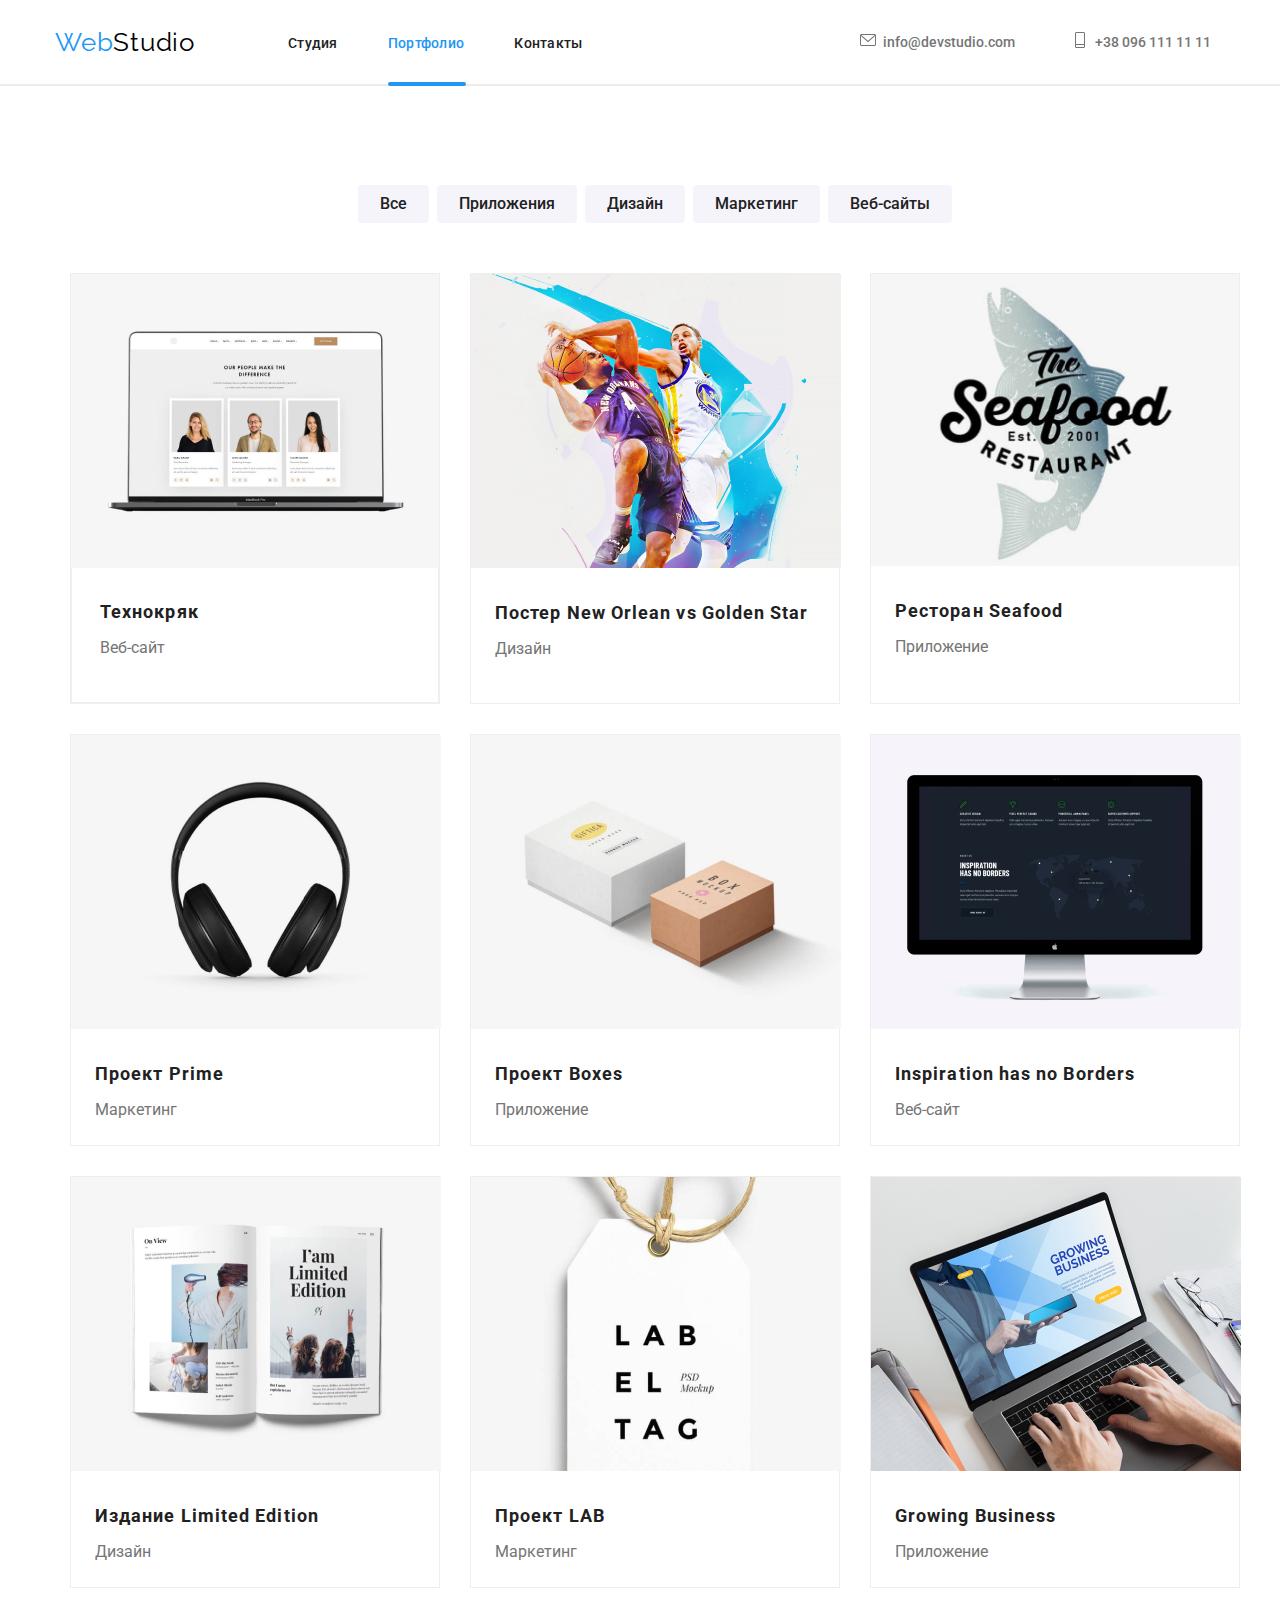
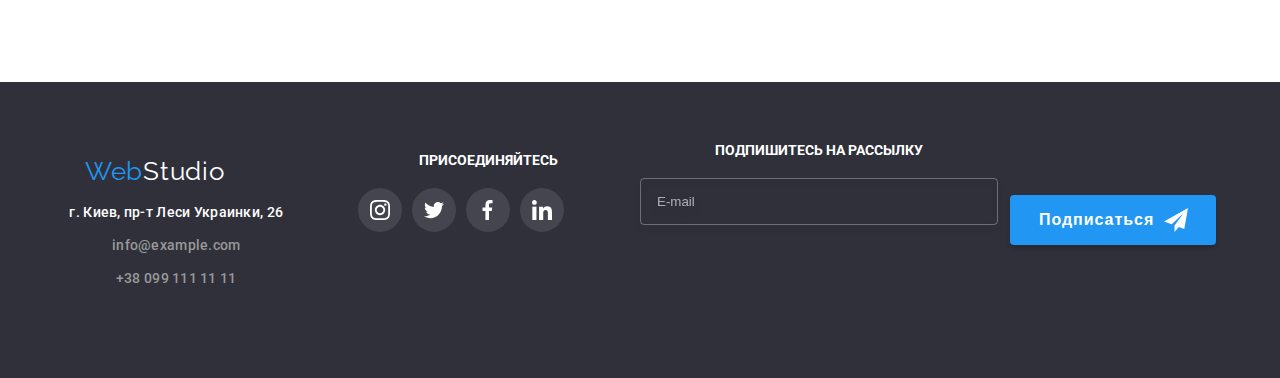
==== commit 28c284d7: "Добавляет правки моб.адаптива индекс и меню портфолио" ====
--- a/portfolio.html
+++ b/portfolio.html
@@ -30,15 +30,28 @@
         <li class="contacts-item"><a class="address-link" href="mailto:info@devstudio.com"><svg class="address-link-icon" width="16px"height="12px"><use href="./SVG/sprite.svg#icon-envelope"></use></svg><span class="a current" class="color-address">info@devstudio.com</span></a></li>
         <li class="contacts-item"><a class="address-link" href="tel:+380961111111"><svg class="address-link-icon" width="16px"height="10px"><use href="./SVG/sprite.svg#icon-tel"></use></svg><span class="a current" class="color-address">+38 096 111 11 11</span></a></li>
     </ul>
+    <button class="mobile-menu-btn" type="menu">X</button>
     </nav>
 </div>
 </header>
-
+<div class="mobile-menu">
+    <ul class="mobile-menu-list">
+      <li class="mobile-menu-item"><a class="mobile-link current  a current" href="./index.html"><span class="color-page">Cтудия</span></a></li>
+      <li class="mobile-menu-item"><a class="menu-decoration" href="./portfolio.html">Портфолио </a></li>
+      <li class="mobile-menu-item"><a href="#contacts" >Контакты</a></li>
+  </ul>
+  
+  <ul class="mobile-menu-list">
+  <li class="mobile-menu-contacts-item"><a class="address-link" href="mailto:info@devstudio.com"><svg class="mobile-address-link-icon" width="16px"height="12px"><use href="./SVG/sprite.svg#icon-envelope"></use></svg><span class="a current" class="color-address">info@devstudio.com</span></a></li>
+  <li class="mobile-menu-contacts-item"><a class="address-link" href="tel:+380961111111"><svg class="mobile-address-link-icon" width="16px"height="10px"><use href="./SVG/sprite.svg#icon-tel"></use></svg><span class="a current" class="color-address">+38 096 111 11 11</span></a></li>
+  </ul>
+  
+  </div>
+  
 <div class="line-container">
 </div>
 <main class="container">
-    <section>
-   <div class="portfolio">
+    <section class="portfolio">
         <div class="container portfolio-padding">
           <h1 hidden>Портфолио</h1>
           <ul class="filter">
@@ -49,7 +62,7 @@
             <li class="filter-items"> <button class="link-filter" type="button">Веб-сайты</button></li>
           </ul>
         </div>
-   </div>
+
        
         <div class="container portfolio-padding-img">
 <ul class="content">
@@ -126,6 +139,7 @@
 </li>
 </ul>
 </div>
+
 </section>
 </main>
 
--- a/css/main.min.css
+++ b/css/main.min.css
@@ -1,4 +1,4 @@
-.h1,h2,h3,h4,h5,h6{font-family:Roboto, sans-serif;color:#212121}.page{background-color:#fff;color:#757575;font-family:Roboto, sans-serif}.list{list-style:none;margin:0;padding:0}.link{color:inherit;text-decoration:none}ul{list-style:none}address{list-style:none}html{-webkit-box-sizing:border-box;box-sizing:border-box}*,*::before,*::after{-webkit-box-sizing:inherit;box-sizing:inherit}*{margin:0;padding:0}.container{width:100%;margin:0 auto;padding-right:15px;padding-left:15px}.header-container{width:100%;margin:0 auto;padding-top:auto;padding-bottom:auto;padding-right:15px;padding-left:15px}.h1,h2,h3,h4,h5,h6{font-family:Roboto, sans-serif;color:#212121}.page{background-color:#fff;color:#757575;font-family:Roboto, sans-serif}.list{list-style:none;margin:0;padding:0}.link{color:inherit;text-decoration:none}ul{list-style:none}address{list-style:none}html{-webkit-box-sizing:border-box;box-sizing:border-box}*,*::before,*::after{-webkit-box-sizing:inherit;box-sizing:inherit}*{margin:0;padding:0}.container{width:100%;margin:0 auto;padding-right:15px;padding-left:15px}.header-container{width:100%;margin:0 auto;padding-top:auto;padding-bottom:auto;padding-right:15px;padding-left:15px}.logo{color:#2196F3;font-family:Raleway, -apple-system, BlinkMacSystemFont, 'Segoe UI', Roboto, Oxygen, Ubuntu, Cantarell, 'Open Sans', 'Helvetica Neue', sans-serif;font-size:26px;line-height:1,19px;letter-spacing:0.03em;text-decoration:none;margin-right:93px;display:-webkit-inline-box;display:-ms-inline-flexbox;display:inline-flex}.logo-footer{color:white}@media screen and (max-width: 767px){.logo-footer{margin-bottom:20px}}.logo-blue-footer{color:#2196F3;font-family:Raleway, -apple-system, BlinkMacSystemFont, 'Segoe UI', Roboto, Oxygen, Ubuntu, Cantarell, 'Open Sans', 'Helvetica Neue', sans-serif;font-size:26px;line-height:1,19px;letter-spacing:0.03em;text-decoration:none;display:block}@media screen and (min-width: 768px){.logo-blue-footer{padding-left:0px;margin-right:93px}}.accent{color:black}.h1,h2,h3,h4,h5,h6{font-family:Roboto, sans-serif;color:#212121}.page{background-color:#fff;color:#757575;font-family:Roboto, sans-serif}.list{list-style:none;margin:0;padding:0}.link{color:inherit;text-decoration:none}ul{list-style:none}address{list-style:none}html{-webkit-box-sizing:border-box;box-sizing:border-box}*,*::before,*::after{-webkit-box-sizing:inherit;box-sizing:inherit}*{margin:0;padding:0}.container{width:100%;margin:0 auto;padding-right:15px;padding-left:15px}.header-container{width:100%;margin:0 auto;padding-top:auto;padding-bottom:auto;padding-right:15px;padding-left:15px}.site-nav-list{display:none;-webkit-box-align:center;-ms-flex-align:center;align-items:center}@media screen and (min-width: 768px){.site-nav-list{display:-webkit-inline-box;display:-ms-inline-flexbox;display:inline-flex}}.site-nav-list.a:hover,.site-nav-list.a:focus{color:#2196F3}.site-nav-list a{color:#212121;font-family:Roboto, sans-serif;font-style:normal;font-weight:500;font-size:14px;text-decoration:none;letter-spacing:0.02em;padding-right:50px}.site-nav-list .a .current{color:#2196F3}.site-nav-list-address{display:none;margin-left:170px}@media screen and (min-width: 768px){.site-nav-list-address{display:-webkit-box;display:-ms-flexbox;display:flex}}.site-nav-list-address .contacts-item+.item{margin-left:50px}.contacts-item{display:-webkit-box;display:-ms-flexbox;display:flex;margin-top:32px;margin-bottom:32px;padding-left:50px}.site-nav-list-address a{color:#757575;font-family:inherit;font-weight:500;font-size:14px;line-height:1,14px;text-decoration:none}.site-nav-list-address a:hover,.site-nav-list-address a:focus{color:#2196F3}.site-nav-list-address a.current{color:#2196F3}.site-nav .contacts-item:last-child{margin-right:0}.link.current{position:relative;color:#2196F3}.link.current::after{content:'';display:block;position:absolute;left:0;bottom:-30px;height:4px;width:50%;background-color:#2196F3;border-radius:2px}.link.currentSecond{position:relative;color:#2196F3}.link.currentSecond::after{content:'';display:block;position:absolute;left:0;bottom:-35px;height:4px;width:78px;background-color:#2196F3;border-radius:2px}.link:hover,.link:focus{color:#2196F3}.color-page{color:#2196F3}svg.address-link-icon{width:30px;height:16px;fill:#757575;-webkit-box-align:baseline;-ms-flex-align:baseline;align-items:baseline;padding-left:3px;padding-right:3px;float:left;overflow:hidden}.site-nav-list-address.address-link:focus .address-link-icon,.address-link:hover .address-link-icon{fill:#2196F3}li.contacts-item:focus,li.contacts-item:hover{fill:#2196F3}.menu-decoration a{text-decoration:none;color:#212121}.mobile-menu{position:absolute;left:0;right:0;background-color:#ffffff;-webkit-box-shadow:0px 4px 8px rgba(0,0,0,0.04),0px 2px 4px rgba(0,0,0,0.08),0px 1px 3px rgba(0,0,0,0.16);box-shadow:0px 4px 8px rgba(0,0,0,0.04),0px 2px 4px rgba(0,0,0,0.08),0px 1px 3px rgba(0,0,0,0.16);padding-top:60px;padding-bottom:60px;opacity:0;visibility:hidden;color:#212121;font-family:Roboto, sans-serif;font-style:normal;font-weight:500;font-size:18px;text-decoration:none;letter-spacing:0.02em;padding-right:50px}@media screen and (min-width: 768px){.mobile-menu{display:none}}.mobile-menu.is--open{opacity:1;visibility:visible}.mobile-menu-list{text-align:center}.mobile-menu-item{margin-bottom:40px}.mobile-menu-contacts-item:not(:last-child){margin-bottom:16px}.mobile-address-link-icon{width:30px;height:16px;fill:#757575;-webkit-box-align:baseline;-ms-flex-align:baseline;align-items:baseline;padding-left:3px;padding-right:3px;float:center;overflow:hidden}.site-nav-list{display:none;-webkit-box-align:center;-ms-flex-align:center;align-items:center}@media screen and (min-width: 768px){.site-nav-list{display:-webkit-inline-box;display:-ms-inline-flexbox;display:inline-flex}}.site-nav-list.a:hover,.site-nav-list.a:focus{color:#2196F3}.site-nav-list a{color:#212121;font-family:Roboto, sans-serif;font-style:normal;font-weight:500;font-size:14px;text-decoration:none;letter-spacing:0.02em;padding-right:50px}.site-nav-list .a .current{color:#2196F3}.site-nav-list-address{display:none;margin-left:170px}@media screen and (min-width: 768px){.site-nav-list-address{display:-webkit-box;display:-ms-flexbox;display:flex}}.site-nav-list-address .contacts-item+.item{margin-left:50px}.contacts-item{display:-webkit-box;display:-ms-flexbox;display:flex;margin-top:32px;margin-bottom:32px;padding-left:50px}.site-nav-list-address a{color:#757575;font-family:inherit;font-weight:500;font-size:14px;line-height:1,14px;text-decoration:none}.site-nav-list-address a:hover,.site-nav-list-address a:focus{color:#2196F3}.site-nav-list-address a.current{color:#2196F3}.site-nav .contacts-item:last-child{margin-right:0}.link.current{position:relative;color:#2196F3}.link.current::after{content:'';display:block;position:absolute;left:0;bottom:-30px;height:4px;width:50%;background-color:#2196F3;border-radius:2px}.link.currentSecond{position:relative;color:#2196F3}.link.currentSecond::after{content:'';display:block;position:absolute;left:0;bottom:-35px;height:4px;width:78px;background-color:#2196F3;border-radius:2px}.link:hover,.link:focus{color:#2196F3}.color-page{color:#2196F3}svg.address-link-icon{width:30px;height:16px;fill:#757575;-webkit-box-align:baseline;-ms-flex-align:baseline;align-items:baseline;padding-left:3px;padding-right:3px;float:left;overflow:hidden}.site-nav-list-address.address-link:focus .address-link-icon,.address-link:hover .address-link-icon{fill:#2196F3}li.contacts-item:focus,li.contacts-item:hover{fill:#2196F3}.menu-decoration a{text-decoration:none;color:#212121}.mobile-menu{position:absolute;left:0;right:0;background-color:#ffffff;-webkit-box-shadow:0px 4px 8px rgba(0,0,0,0.04),0px 2px 4px rgba(0,0,0,0.08),0px 1px 3px rgba(0,0,0,0.16);box-shadow:0px 4px 8px rgba(0,0,0,0.04),0px 2px 4px rgba(0,0,0,0.08),0px 1px 3px rgba(0,0,0,0.16);padding-top:60px;padding-bottom:60px;opacity:0;visibility:hidden;color:#212121;font-family:Roboto, sans-serif;font-style:normal;font-weight:500;font-size:18px;text-decoration:none;letter-spacing:0.02em;padding-right:50px}@media screen and (min-width: 768px){.mobile-menu{display:none}}.mobile-menu.is--open{opacity:1;visibility:visible}.mobile-menu-list{text-align:center}.mobile-menu-item{margin-bottom:40px}.mobile-menu-contacts-item:not(:last-child){margin-bottom:16px}.mobile-address-link-icon{width:30px;height:16px;fill:#757575;-webkit-box-align:baseline;-ms-flex-align:baseline;align-items:baseline;padding-left:3px;padding-right:3px;float:center;overflow:hidden}.main-nav{display:-webkit-inline-box;display:-ms-inline-flexbox;display:inline-flex;-webkit-box-align:center;-ms-flex-align:center;align-items:center}@media screen and (max-width: 767px){.main-nav{margin-bottom:16px;margin-top:16px;-webkit-box-pack:justify;-ms-flex-pack:justify;justify-content:space-between;-webkit-box-flex:1;-ms-flex-positive:1;flex-grow:1;width:100%}}.site-nav-list{display:none;-webkit-box-align:center;-ms-flex-align:center;align-items:center}@media screen and (min-width: 768px){.site-nav-list{display:-webkit-inline-box;display:-ms-inline-flexbox;display:inline-flex}}.site-nav-list.a:hover,.site-nav-list.a:focus{color:#2196F3}.site-nav-list a{color:#212121;font-family:Roboto, sans-serif;font-style:normal;font-weight:500;font-size:14px;text-decoration:none;letter-spacing:0.02em;padding-right:50px}.site-nav-list .a .current{color:#2196F3}.site-nav-list-address{display:none;margin-left:170px}@media screen and (min-width: 768px){.site-nav-list-address{display:-webkit-box;display:-ms-flexbox;display:flex}}.site-nav-list-address .contacts-item+.item{margin-left:50px}.contacts-item{display:-webkit-box;display:-ms-flexbox;display:flex;margin-top:32px;margin-bottom:32px;padding-left:50px}.site-nav-list-address a{color:#757575;font-family:inherit;font-weight:500;font-size:14px;line-height:1,14px;text-decoration:none}.site-nav-list-address a:hover,.site-nav-list-address a:focus{color:#2196F3}.site-nav-list-address a.current{color:#2196F3}.site-nav .contacts-item:last-child{margin-right:0}.link.current{position:relative;color:#2196F3}.link.current::after{content:'';display:block;position:absolute;left:0;bottom:-30px;height:4px;width:50%;background-color:#2196F3;border-radius:2px}.link.currentSecond{position:relative;color:#2196F3}.link.currentSecond::after{content:'';display:block;position:absolute;left:0;bottom:-35px;height:4px;width:78px;background-color:#2196F3;border-radius:2px}.link:hover,.link:focus{color:#2196F3}.color-page{color:#2196F3}svg.address-link-icon{width:30px;height:16px;fill:#757575;-webkit-box-align:baseline;-ms-flex-align:baseline;align-items:baseline;padding-left:3px;padding-right:3px;float:left;overflow:hidden}.site-nav-list-address.address-link:focus .address-link-icon,.address-link:hover .address-link-icon{fill:#2196F3}li.contacts-item:focus,li.contacts-item:hover{fill:#2196F3}.menu-decoration a{text-decoration:none;color:#212121}.mobile-menu{position:absolute;left:0;right:0;background-color:#ffffff;-webkit-box-shadow:0px 4px 8px rgba(0,0,0,0.04),0px 2px 4px rgba(0,0,0,0.08),0px 1px 3px rgba(0,0,0,0.16);box-shadow:0px 4px 8px rgba(0,0,0,0.04),0px 2px 4px rgba(0,0,0,0.08),0px 1px 3px rgba(0,0,0,0.16);padding-top:60px;padding-bottom:60px;opacity:0;visibility:hidden;color:#212121;font-family:Roboto, sans-serif;font-style:normal;font-weight:500;font-size:18px;text-decoration:none;letter-spacing:0.02em;padding-right:50px}@media screen and (min-width: 768px){.mobile-menu{display:none}}.mobile-menu.is--open{opacity:1;visibility:visible}.mobile-menu-list{text-align:center}.mobile-menu-item{margin-bottom:40px}.mobile-menu-contacts-item:not(:last-child){margin-bottom:16px}.mobile-address-link-icon{width:30px;height:16px;fill:#757575;-webkit-box-align:baseline;-ms-flex-align:baseline;align-items:baseline;padding-left:3px;padding-right:3px;float:center;overflow:hidden}.section-title{color:#212121;font-weight:700;font-size:36px;line-height:1,7px;letter-spacing:0.03em;padding-bottom:50px}.section-details{width:100%;margin:0 auto;padding-right:15px;padding-left:15px;padding-top:94px}@media screen and (min-width: 768px){.section-details{display:-webkit-box;display:-ms-flexbox;display:flex;padding-bottom:94px}}.heading{margin:0;font-size:14px;text-align:left}@media screen and (max-width: 767px){.heading{text-align:center}}@media screen and (min-width: 768px){.heading{display:-webkit-box;display:-ms-flexbox;display:flex}}.main-paragraph-h2{font-weight:400;font-size:14px;line-height:1,7px;margin-top:4px;-ms-flex-wrap:wrap;flex-wrap:wrap;width:100%;text-align:left}@media screen and (max-width: 767px){.main-paragraph-h2{padding-bottom:30px}}@media screen and (min-width: 768px){.main-paragraph-h2{margin-right:20px}}@media screen and (min-width: 768px){.features .section-details{display:-webkit-box;display:-ms-flexbox;display:flex;padding:94px 0px}}@media screen and (min-width: 768px){.section-details .items{width:calc((100% - 90px) / 2)}}@media screen and (min-width: 1200px){.section-details .items .section-details .items{width:calc((100% - 90px) / 4)}}@media screen and (min-width: 768px){.section-details .items:not(:last-child){margin-right:30px}}.section-details .items::before{display:block;content:'';height:120px;background-color:#f5f4fa;background-repeat:no-repeat;background-position:center;border-radius:4px}.section-details .items:nth-child(1)::before{background-image:url(../images/images-hm4/antena.svg)}.section-details .items:nth-child(2)::before{background-image:url(../images/images-hm4/clock.svg)}.section-details .items:nth-child(3)::before{background-image:url(../images/images-hm4/diagramm.svg)}.section-details .items:nth-child(4)::before{background-image:url(../images/images-hm4/astronaut.svg)}.features .heading{margin-top:30px;margin-bottom:0px;color:#212121;font-family:Roboto;font-weight:700;font-size:14px;line-height:1.14;text-transform:uppercase}.features .main-paragraph-h2{margin-top:10px;margin-bottom:0;color:#757575;font-family:Roboto;font-weight:400;font-size:14px;line-height:1.7}.hero-name{color:#FFFFFF}.hero-title{color:#212121;font-style:400;font-weight:900;font-size:44px;line-height:1,36px;text-align:center;padding-bottom:30px}.center{text-align:center;border:1px solid #0000}.main-container{margin:0 auto;padding-right:15px;padding-left:15px;padding-top:200px;padding-bottom:280px;background-color:#2f303a;text-align:center;background-repeat:no-repeat;background-size:cover}@media screen and (max-width: 767px){.main-container{background-image:-webkit-gradient(linear, left top, right top, from(rgba(47,48,58,0.4)), to(rgba(47,48,58,0.4))),url("../images/images-hm4/mobile-header.jpg");background-image:linear-gradient(to right, rgba(47,48,58,0.4), rgba(47,48,58,0.4)),url("../images/images-hm4/mobile-header.jpg")}}@media screen and (min-width: 768px){.main-container{background-image:-webkit-gradient(linear, left top, right top, from(rgba(47,48,58,0.4)), to(rgba(47,48,58,0.4))),url("../images/images-hm4/tablet-header.jpg");background-image:linear-gradient(to right, rgba(47,48,58,0.4), rgba(47,48,58,0.4)),url("../images/images-hm4/tablet-header.jpg")}}@media screen and (min-width: 1200px){.main-container{background-image:-webkit-gradient(linear, left top, right top, from(rgba(47,48,58,0.4)), to(rgba(47,48,58,0.4))),url("../images/images-hm4/Img2optim.jpg");background-image:linear-gradient(to right, rgba(47,48,58,0.4), rgba(47,48,58,0.4)),url("../images/images-hm4/Img2optim.jpg")}}.hero-name{color:#FFFFFF}.hero-title{color:#212121;font-style:400;font-weight:900;font-size:44px;line-height:1,36px;text-align:center;padding-bottom:30px}.center{text-align:center;border:1px solid #0000}.main-container{margin:0 auto;padding-right:15px;padding-left:15px;padding-top:200px;padding-bottom:280px;background-color:#2f303a;text-align:center;background-repeat:no-repeat;background-size:cover}@media screen and (max-width: 767px){.main-container{background-image:-webkit-gradient(linear, left top, right top, from(rgba(47,48,58,0.4)), to(rgba(47,48,58,0.4))),url("../images/images-hm4/mobile-header.jpg");background-image:linear-gradient(to right, rgba(47,48,58,0.4), rgba(47,48,58,0.4)),url("../images/images-hm4/mobile-header.jpg")}}@media screen and (min-width: 768px){.main-container{background-image:-webkit-gradient(linear, left top, right top, from(rgba(47,48,58,0.4)), to(rgba(47,48,58,0.4))),url("../images/images-hm4/tablet-header.jpg");background-image:linear-gradient(to right, rgba(47,48,58,0.4), rgba(47,48,58,0.4)),url("../images/images-hm4/tablet-header.jpg")}}@media screen and (min-width: 1200px){.main-container{background-image:-webkit-gradient(linear, left top, right top, from(rgba(47,48,58,0.4)), to(rgba(47,48,58,0.4))),url("../images/images-hm4/Img2optim.jpg");background-image:linear-gradient(to right, rgba(47,48,58,0.4), rgba(47,48,58,0.4)),url("../images/images-hm4/Img2optim.jpg")}}.button-primary{background-color:#2196F3;color:#E5E5E5;border-color:transparent;display:inline-block;min-width:200px;border-radius:4px;padding:10px 32px;text-align:center}.button{color:#2196F3;font-family:inherit;background-color:#E5E5E5;font-size:16px;line-height:1,8px;font-weight:700;text-decoration:none;padding:12px 24px;display:inline-block;border:1px solid black}.filter .link-filter{padding:6px 22px;font-family:Roboto;font-weight:500;font-size:16px;line-height:1.6;text-align:center;color:#212121;background:#f5f4fa;border-radius:4px;border:0}.filter .link-filter:hover,.link-filter:focus{background:#2196F3;color:#ffffff;-webkit-box-shadow:0px 3px 1px rgba(0,0,0,0.1),0px 1px 2px rgba(0,0,0,0.08),0px 2px 2px rgba(0,0,0,0.12);box-shadow:0px 3px 1px rgba(0,0,0,0.1),0px 1px 2px rgba(0,0,0,0.08),0px 2px 2px rgba(0,0,0,0.12)}.footer-form-container button{margin-left:12px;padding-top:10px;padding-right:28px;padding-bottom:10px;padding-left:29px;-webkit-box-align:center;-ms-flex-align:center;align-items:center;font-weight:700;font-size:16px;line-height:1.875;letter-spacing:0.06em;color:#ffffff;background-color:#2196F3;border:0;-webkit-box-shadow:0px 4px 4px rgba(0,0,0,0.15);box-shadow:0px 4px 4px rgba(0,0,0,0.15);border-radius:4px}@media screen and (min-width: 768px){.footer-form-container button{display:-webkit-box;display:-ms-flexbox;display:flex}}.mobile-menu-btn{display:none;width:35px;height:35px}@media screen and (max-width: 767px){.mobile-menu-btn{display:block}}.menu-link::after{content:"";display:block;width:50%;height:4px;background-color:#2196F3;border-radius:2px}.mobile-link::after{content:"";display:block;width:10%;height:4px;background-color:#2196F3;border-radius:2px;margin-top:8px;text-align:center}.line-container{margin-left:auto;margin-right:auto;outline:1px solid #ECECEC}.line-container{margin-left:auto;margin-right:auto;width:1600px;outline:1px solid #ECECEC}.portfolio .filter{display:-webkit-box;display:-ms-flexbox;display:flex;-webkit-box-pack:center;-ms-flex-pack:center;justify-content:center}.portfolio .filter-items:not(:last-child){margin-right:8px}.portfolio .filter-items{display:inline}.container.portfolio-padding{padding-top:100px;padding-bottom:50px;text-align:center}.container.portfolio-padding-img{padding-bottom:94px}.portfolio .content{display:-webkit-box;display:-ms-flexbox;display:flex;-ms-flex-wrap:wrap;flex-wrap:wrap}.portfolio .content-items{width:calc((100% - 60px) / 3);border:1px solid #eeeeee}.portfolio .content-items:not(:nth-child(3n)){margin-right:30px}.portfolio .content-items:not(:nth-child(-n+3)){margin-top:30px}li.content-items:hover,.content-items:focus{-webkit-box-shadow:0px 1px 1px rgba(0,0,0,0.12),0px 4px 4px rgba(0,0,0,0.06),1px 4px 6px rgba(0,0,0,0.16);box-shadow:0px 1px 1px rgba(0,0,0,0.12),0px 4px 4px rgba(0,0,0,0.06),1px 4px 6px rgba(0,0,0,0.16)}.content .title{margin-top:20px;padding-left:24px;color:#212121;font-family:Roboto;font-weight:700;font-size:18px;line-height:2;letter-spacing:0.06em}.content .type{margin-top:4px;padding-left:24px;color:#757575;font-family:Roboto;font-weight:400;font-size:16px;line-height:1.8;padding-bottom:20px}.content-overlay{position:relative;display:-webkit-box;display:-ms-flexbox;display:flex;-webkit-box-align:center;-ms-flex-align:center;align-items:center;overflow:hidden}.content-overlay::before{content:"";position:absolute;width:100%;height:100%;background:rgba(33,150,243,0.9);opacity:0;-webkit-transition-property:opacity, -webkit-transform;transition-property:opacity, -webkit-transform;transition-property:opacity, transform;transition-property:opacity, transform, -webkit-transform;-webkit-transition-duration:250ms;transition-duration:250ms;-webkit-transition-timing-function:cubic-bezier(0.4, 0, 0.2, 1);transition-timing-function:cubic-bezier(0.4, 0, 0.2, 1);-webkit-transform:translateY(100%);transform:translateY(100%)}.content .img-item:hover .content-overlay::before,.content .img-item:focus .content-overlay::before{opacity:1;-webkit-transform:translateY(0);transform:translateY(0)}.content-overlay>.description{position:absolute;margin-top:0;margin-bottom:0;padding-right:24px;padding-left:24px;font-size:18px;line-height:1.555;color:#ffffff;opacity:0;-webkit-transition-property:opacity, -webkit-transform;transition-property:opacity, -webkit-transform;transition-property:opacity, transform;transition-property:opacity, transform, -webkit-transform;-webkit-transition-duration:250ms;transition-duration:250ms;-webkit-transition-timing-function:cubic-bezier(0.4, 0, 0.2, 1);transition-timing-function:cubic-bezier(0.4, 0, 0.2, 1);-webkit-transform:translateY(100%);transform:translateY(100%)}.content .img-item:hover .description,.content .img-item:focus .description{opacity:1;-webkit-transform:translateY(0);transform:translateY(0)}.portfolio-meta .color-type{color:#757575;font-family:Roboto;font-weight:400;font-size:16px;line-height:1.8;padding-bottom:20px;margin-top:4px;padding-left:4px}.img-item{text-decoration:none}.portfolio-title{margin-top:6px;padding-left:4px;color:#212121;font-family:Roboto;font-weight:700;font-size:18px;line-height:2;letter-spacing:0.06em}.portfolio-meta{padding:20px 24px;border-right:1px solid #eeeeee;border-bottom:1px solid #eeeeee;border-left:1px solid #eeeeee;border-top:none;-webkit-box-sizing:border-box;box-sizing:border-box}.portfolio-actions:focus,.portfolio-actions:hover{opacity:1;-webkit-transform:translateY(0);transform:translateY(0);color:white;position:relative}.button-primary{background-color:#2196F3;color:#E5E5E5;border-color:transparent;display:inline-block;min-width:200px;border-radius:4px;padding:10px 32px;text-align:center}.button{color:#2196F3;font-family:inherit;background-color:#E5E5E5;font-size:16px;line-height:1,8px;font-weight:700;text-decoration:none;padding:12px 24px;display:inline-block;border:1px solid black}.filter .link-filter{padding:6px 22px;font-family:Roboto;font-weight:500;font-size:16px;line-height:1.6;text-align:center;color:#212121;background:#f5f4fa;border-radius:4px;border:0}.filter .link-filter:hover,.link-filter:focus{background:#2196F3;color:#ffffff;-webkit-box-shadow:0px 3px 1px rgba(0,0,0,0.1),0px 1px 2px rgba(0,0,0,0.08),0px 2px 2px rgba(0,0,0,0.12);box-shadow:0px 3px 1px rgba(0,0,0,0.1),0px 1px 2px rgba(0,0,0,0.08),0px 2px 2px rgba(0,0,0,0.12)}.footer-form-container button{margin-left:12px;padding-top:10px;padding-right:28px;padding-bottom:10px;padding-left:29px;-webkit-box-align:center;-ms-flex-align:center;align-items:center;font-weight:700;font-size:16px;line-height:1.875;letter-spacing:0.06em;color:#ffffff;background-color:#2196F3;border:0;-webkit-box-shadow:0px 4px 4px rgba(0,0,0,0.15);box-shadow:0px 4px 4px rgba(0,0,0,0.15);border-radius:4px}@media screen and (min-width: 768px){.footer-form-container button{display:-webkit-box;display:-ms-flexbox;display:flex}}.mobile-menu-btn{display:none;width:35px;height:35px}@media screen and (max-width: 767px){.mobile-menu-btn{display:block}}.container.portfolio-padding-img{padding-bottom:94px}.portfolio .content{display:-webkit-box;display:-ms-flexbox;display:flex;-ms-flex-wrap:wrap;flex-wrap:wrap}.portfolio .content-items{width:calc((100% - 60px) / 3);border:1px solid #eeeeee}.portfolio .content-items:not(:nth-child(3n)){margin-right:30px}.portfolio .content-items:not(:nth-child(-n+3)){margin-top:30px}li.content-items:hover,.content-items:focus{-webkit-box-shadow:0px 1px 1px rgba(0,0,0,0.12),0px 4px 4px rgba(0,0,0,0.06),1px 4px 6px rgba(0,0,0,0.16);box-shadow:0px 1px 1px rgba(0,0,0,0.12),0px 4px 4px rgba(0,0,0,0.06),1px 4px 6px rgba(0,0,0,0.16)}.content .title{margin-top:20px;padding-left:24px;color:#212121;font-family:Roboto;font-weight:700;font-size:18px;line-height:2;letter-spacing:0.06em}.content .type{margin-top:4px;padding-left:24px;color:#757575;font-family:Roboto;font-weight:400;font-size:16px;line-height:1.8;padding-bottom:20px}.content-overlay{position:relative;display:-webkit-box;display:-ms-flexbox;display:flex;-webkit-box-align:center;-ms-flex-align:center;align-items:center;overflow:hidden}.content-overlay::before{content:"";position:absolute;width:100%;height:100%;background:rgba(33,150,243,0.9);opacity:0;-webkit-transition-property:opacity, -webkit-transform;transition-property:opacity, -webkit-transform;transition-property:opacity, transform;transition-property:opacity, transform, -webkit-transform;-webkit-transition-duration:250ms;transition-duration:250ms;-webkit-transition-timing-function:cubic-bezier(0.4, 0, 0.2, 1);transition-timing-function:cubic-bezier(0.4, 0, 0.2, 1);-webkit-transform:translateY(100%);transform:translateY(100%)}.content .img-item:hover .content-overlay::before,.content .img-item:focus .content-overlay::before{opacity:1;-webkit-transform:translateY(0);transform:translateY(0)}.content-overlay>.description{position:absolute;margin-top:0;margin-bottom:0;padding-right:24px;padding-left:24px;font-size:18px;line-height:1.555;color:#ffffff;opacity:0;-webkit-transition-property:opacity, -webkit-transform;transition-property:opacity, -webkit-transform;transition-property:opacity, transform;transition-property:opacity, transform, -webkit-transform;-webkit-transition-duration:250ms;transition-duration:250ms;-webkit-transition-timing-function:cubic-bezier(0.4, 0, 0.2, 1);transition-timing-function:cubic-bezier(0.4, 0, 0.2, 1);-webkit-transform:translateY(100%);transform:translateY(100%)}.content .img-item:hover .description,.content .img-item:focus .description{opacity:1;-webkit-transform:translateY(0);transform:translateY(0)}.portfolio-meta .color-type{color:#757575;font-family:Roboto;font-weight:400;font-size:16px;line-height:1.8;padding-bottom:20px;margin-top:4px;padding-left:4px}.img-item{text-decoration:none}.portfolio-title{margin-top:6px;padding-left:4px;color:#212121;font-family:Roboto;font-weight:700;font-size:18px;line-height:2;letter-spacing:0.06em}.portfolio-meta{padding:20px 24px;border-right:1px solid #eeeeee;border-bottom:1px solid #eeeeee;border-left:1px solid #eeeeee;border-top:none;-webkit-box-sizing:border-box;box-sizing:border-box}.portfolio-actions:focus,.portfolio-actions:hover{opacity:1;-webkit-transform:translateY(0);transform:translateY(0);color:white;position:relative}.footer-background{background-color:#2F303A;font-style:normal;font-weight:normal;font-size:14px;line-height:24px;font-family:Roboto;letter-spacing:0.02em}.text-decoration{text-decoration:none}.footer-site-nav-list{display:-webkit-inline-box;display:-ms-inline-flexbox;display:inline-flex;-webkit-box-align:center;-ms-flex-align:center;align-items:center}@media screen and (max-width: 767px){.footer-site-nav-list{font-family:Roboto;font-style:normal;font-weight:normal;font-size:14px;line-height:24px;letter-spacing:0.03em;height:21px;text-decoration:none}}.footer-text-color{color:#FFFFFF}.column{width:100%;text-align:center;padding:10px}@media screen and (min-width: 768px){.column{float:left;width:25%}}.row:after{content:"";display:table;clear:both}.footer-text-color-address{color:#999}.background-lengthening{background-color:#2F303A}.background-lengthening-footer{background-color:#2F303A;width:100%;padding-bottom:60px;padding-top:60px}@media screen and (min-width: 768px){.background-lengthening-footer{display:-webkit-box;display:-ms-flexbox;display:flex;margin:0 auto}}.text-footer{display:block}@media screen and (max-width: 767px){.text-footer{text-align:center;padding-bottom:9px}}.footer-nav-list{font-family:Roboto, sans-serif;font-style:normal;font-weight:400;font-size:14px;text-decoration:none}.footer-nav-list-address a{color:#757575;font-family:inherit;font-weight:400;font-size:14px;line-height:1,5px;text-decoration:none}.footer .address{margin-top:20px;font-style:normal}.footer .map{color:#ffffff;font-family:Roboto;font-weight:400;font-size:14px;line-height:1.7;text-decoration:none}.footer .link{display:block;margin-top:9px;text-align:center;color:rgba(255,255,255,0.6);font-family:Roboto;font-weight:400;font-size:14px;line-height:1.7}.container.footer-padding{display:block;padding-top:60px;padding-bottom:60px;padding-right:0}.footer{background-color:var(--heder-footer-bg)}.footer .logo{display:inline-block;font-family:Raleway;font-weight:700;font-size:26px;line-height:1.2;color:#2196F3;text-decoration:none}.footer .logo-text{color:#ffffff}.footer .address{margin-top:20px;font-style:normal}.footer .map{color:#ffffff;font-family:Roboto;font-weight:400;font-size:14px;line-height:1.7;text-decoration:none}.footer .link{margin-top:9px;color:rgba(255,255,255,0.6);font-family:Roboto;font-weight:400;font-size:14px;line-height:1.7;text-decoration:none}.footer-join{display:block;margin-left:215px}.footer-join-title{margin-top:10;margin-bottom:0;font-weight:700;font-size:14px;line-height:1.142;text-transform:uppercase;color:#ffffff;margin-right:10px}.container.footer-padding{margin-right:70px}.footer-networks{display:-webkit-box;display:-ms-flexbox;display:flex;margin-top:20px;padding-top:0px}@media screen and (max-width: 767px){.footer-networks{-webkit-box-pack:center;-ms-flex-pack:center;justify-content:center}}@media screen and (min-width: 768px){.footer-networks{padding-right:100px}}.footer-form{text-align:center}@media screen and (min-width: 768px){.footer-form{display:-webkit-box;display:-ms-flexbox;display:flex;-webkit-box-align:end;-ms-flex-align:end;align-items:flex-end}}.footer-mai-input{margin-bottom:20px}@media screen and (min-width: 768px){.footer-mai-input{display:-webkit-box;display:-ms-flexbox;display:flex;-webkit-box-orient:vertical;-webkit-box-direction:normal;-ms-flex-direction:column;flex-direction:column}}.footer-mai-input .helper::-webkit-input-placeholder{color:rgba(255,255,255,0.6)}.footer-mai-input .helper:-ms-input-placeholder{color:rgba(255,255,255,0.6)}.footer-mai-input .helper::-ms-input-placeholder{color:rgba(255,255,255,0.6)}.footer-mai-input .helper::placeholder{color:rgba(255,255,255,0.6)}.footer-mai-input label{font-weight:700;font-size:14px;line-height:1.142;text-transform:uppercase;color:#ffffff}.footer-mai-input input{margin-top:20px;padding-top:15px;padding-right:16px;padding-bottom:15px;padding-left:16px;width:358px;color:white;border:1px solid rgba(255,255,255,0.3);-webkit-filter:drop-shadow(0px 4px 4px rgba(0,0,0,0.15));filter:drop-shadow(0px 4px 4px rgba(0,0,0,0.15));border-radius:4px;background-color:transparent}.footer-form-container{float:left}div.background-lengthening-footer{margin:0px auto;width:100%}.footer-form-icon{margin-left:10px;fill:#FFFFFF}.h1,h2,h3,h4,h5,h6{font-family:Roboto, sans-serif;color:#212121}.page{background-color:#fff;color:#757575;font-family:Roboto, sans-serif}.list{list-style:none;margin:0;padding:0}.link{color:inherit;text-decoration:none}ul{list-style:none}address{list-style:none}html{-webkit-box-sizing:border-box;box-sizing:border-box}*,*::before,*::after{-webkit-box-sizing:inherit;box-sizing:inherit}*{margin:0;padding:0}.container{width:100%;margin:0 auto;padding-right:15px;padding-left:15px}.header-container{width:100%;margin:0 auto;padding-top:auto;padding-bottom:auto;padding-right:15px;padding-left:15px}.footer-background{background-color:#2F303A;font-style:normal;font-weight:normal;font-size:14px;line-height:24px;font-family:Roboto;letter-spacing:0.02em}.text-decoration{text-decoration:none}.footer-site-nav-list{display:-webkit-inline-box;display:-ms-inline-flexbox;display:inline-flex;-webkit-box-align:center;-ms-flex-align:center;align-items:center}@media screen and (max-width: 767px){.footer-site-nav-list{font-family:Roboto;font-style:normal;font-weight:normal;font-size:14px;line-height:24px;letter-spacing:0.03em;height:21px;text-decoration:none}}.footer-text-color{color:#FFFFFF}.column{width:100%;text-align:center;padding:10px}@media screen and (min-width: 768px){.column{float:left;width:25%}}.row:after{content:"";display:table;clear:both}.footer-text-color-address{color:#999}.background-lengthening{background-color:#2F303A}.background-lengthening-footer{background-color:#2F303A;width:100%;padding-bottom:60px;padding-top:60px}@media screen and (min-width: 768px){.background-lengthening-footer{display:-webkit-box;display:-ms-flexbox;display:flex;margin:0 auto}}.text-footer{display:block}@media screen and (max-width: 767px){.text-footer{text-align:center;padding-bottom:9px}}.footer-nav-list{font-family:Roboto, sans-serif;font-style:normal;font-weight:400;font-size:14px;text-decoration:none}.footer-nav-list-address a{color:#757575;font-family:inherit;font-weight:400;font-size:14px;line-height:1,5px;text-decoration:none}.footer .address{margin-top:20px;font-style:normal}.footer .map{color:#ffffff;font-family:Roboto;font-weight:400;font-size:14px;line-height:1.7;text-decoration:none}.footer .link{display:block;margin-top:9px;text-align:center;color:rgba(255,255,255,0.6);font-family:Roboto;font-weight:400;font-size:14px;line-height:1.7}.container.footer-padding{display:block;padding-top:60px;padding-bottom:60px;padding-right:0}.footer{background-color:var(--heder-footer-bg)}.footer .logo{display:inline-block;font-family:Raleway;font-weight:700;font-size:26px;line-height:1.2;color:#2196F3;text-decoration:none}.footer .logo-text{color:#ffffff}.footer .address{margin-top:20px;font-style:normal}.footer .map{color:#ffffff;font-family:Roboto;font-weight:400;font-size:14px;line-height:1.7;text-decoration:none}.footer .link{margin-top:9px;color:rgba(255,255,255,0.6);font-family:Roboto;font-weight:400;font-size:14px;line-height:1.7;text-decoration:none}.footer-join{display:block;margin-left:215px}.footer-join-title{margin-top:10;margin-bottom:0;font-weight:700;font-size:14px;line-height:1.142;text-transform:uppercase;color:#ffffff;margin-right:10px}.container.footer-padding{margin-right:70px}.footer-networks{display:-webkit-box;display:-ms-flexbox;display:flex;margin-top:20px;padding-top:0px}@media screen and (max-width: 767px){.footer-networks{-webkit-box-pack:center;-ms-flex-pack:center;justify-content:center}}@media screen and (min-width: 768px){.footer-networks{padding-right:100px}}.footer-form{text-align:center}@media screen and (min-width: 768px){.footer-form{display:-webkit-box;display:-ms-flexbox;display:flex;-webkit-box-align:end;-ms-flex-align:end;align-items:flex-end}}.footer-mai-input{margin-bottom:20px}@media screen and (min-width: 768px){.footer-mai-input{display:-webkit-box;display:-ms-flexbox;display:flex;-webkit-box-orient:vertical;-webkit-box-direction:normal;-ms-flex-direction:column;flex-direction:column}}.footer-mai-input .helper::-webkit-input-placeholder{color:rgba(255,255,255,0.6)}.footer-mai-input .helper:-ms-input-placeholder{color:rgba(255,255,255,0.6)}.footer-mai-input .helper::-ms-input-placeholder{color:rgba(255,255,255,0.6)}.footer-mai-input .helper::placeholder{color:rgba(255,255,255,0.6)}.footer-mai-input label{font-weight:700;font-size:14px;line-height:1.142;text-transform:uppercase;color:#ffffff}.footer-mai-input input{margin-top:20px;padding-top:15px;padding-right:16px;padding-bottom:15px;padding-left:16px;width:358px;color:white;border:1px solid rgba(255,255,255,0.3);-webkit-filter:drop-shadow(0px 4px 4px rgba(0,0,0,0.15));filter:drop-shadow(0px 4px 4px rgba(0,0,0,0.15));border-radius:4px;background-color:transparent}.footer-form-container{float:left}div.background-lengthening-footer{margin:0px auto;width:100%}.footer-form-icon{margin-left:10px;fill:#FFFFFF}.section-title{color:#212121;font-weight:700;font-size:36px;line-height:1,7px;letter-spacing:0.03em;padding-bottom:50px}.section-details{width:100%;margin:0 auto;padding-right:15px;padding-left:15px;padding-top:94px}@media screen and (min-width: 768px){.section-details{display:-webkit-box;display:-ms-flexbox;display:flex;padding-bottom:94px}}.heading{margin:0;font-size:14px;text-align:left}@media screen and (max-width: 767px){.heading{text-align:center}}@media screen and (min-width: 768px){.heading{display:-webkit-box;display:-ms-flexbox;display:flex}}.main-paragraph-h2{font-weight:400;font-size:14px;line-height:1,7px;margin-top:4px;-ms-flex-wrap:wrap;flex-wrap:wrap;width:100%;text-align:left}@media screen and (max-width: 767px){.main-paragraph-h2{padding-bottom:30px}}@media screen and (min-width: 768px){.main-paragraph-h2{margin-right:20px}}@media screen and (min-width: 768px){.features .section-details{display:-webkit-box;display:-ms-flexbox;display:flex;padding:94px 0px}}@media screen and (min-width: 768px){.section-details .items{width:calc((100% - 90px) / 2)}}@media screen and (min-width: 1200px){.section-details .items .section-details .items{width:calc((100% - 90px) / 4)}}@media screen and (min-width: 768px){.section-details .items:not(:last-child){margin-right:30px}}.section-details .items::before{display:block;content:'';height:120px;background-color:#f5f4fa;background-repeat:no-repeat;background-position:center;border-radius:4px}.section-details .items:nth-child(1)::before{background-image:url(../images/images-hm4/antena.svg)}.section-details .items:nth-child(2)::before{background-image:url(../images/images-hm4/clock.svg)}.section-details .items:nth-child(3)::before{background-image:url(../images/images-hm4/diagramm.svg)}.section-details .items:nth-child(4)::before{background-image:url(../images/images-hm4/astronaut.svg)}.features .heading{margin-top:30px;margin-bottom:0px;color:#212121;font-family:Roboto;font-weight:700;font-size:14px;line-height:1.14;text-transform:uppercase}.features .main-paragraph-h2{margin-top:10px;margin-bottom:0;color:#757575;font-family:Roboto;font-weight:400;font-size:14px;line-height:1.7}.section-title{color:#212121;font-weight:700;font-size:36px;line-height:1,7px;letter-spacing:0.03em;padding-bottom:50px}.section-details{width:100%;margin:0 auto;padding-right:15px;padding-left:15px;padding-top:94px}@media screen and (min-width: 768px){.section-details{display:-webkit-box;display:-ms-flexbox;display:flex;padding-bottom:94px}}.heading{margin:0;font-size:14px;text-align:left}@media screen and (max-width: 767px){.heading{text-align:center}}@media screen and (min-width: 768px){.heading{display:-webkit-box;display:-ms-flexbox;display:flex}}.main-paragraph-h2{font-weight:400;font-size:14px;line-height:1,7px;margin-top:4px;-ms-flex-wrap:wrap;flex-wrap:wrap;width:100%;text-align:left}@media screen and (max-width: 767px){.main-paragraph-h2{padding-bottom:30px}}@media screen and (min-width: 768px){.main-paragraph-h2{margin-right:20px}}@media screen and (min-width: 768px){.features .section-details{display:-webkit-box;display:-ms-flexbox;display:flex;padding:94px 0px}}@media screen and (min-width: 768px){.section-details .items{width:calc((100% - 90px) / 2)}}@media screen and (min-width: 1200px){.section-details .items .section-details .items{width:calc((100% - 90px) / 4)}}@media screen and (min-width: 768px){.section-details .items:not(:last-child){margin-right:30px}}.section-details .items::before{display:block;content:'';height:120px;background-color:#f5f4fa;background-repeat:no-repeat;background-position:center;border-radius:4px}.section-details .items:nth-child(1)::before{background-image:url(../images/images-hm4/antena.svg)}.section-details .items:nth-child(2)::before{background-image:url(../images/images-hm4/clock.svg)}.section-details .items:nth-child(3)::before{background-image:url(../images/images-hm4/diagramm.svg)}.section-details .items:nth-child(4)::before{background-image:url(../images/images-hm4/astronaut.svg)}.features .heading{margin-top:30px;margin-bottom:0px;color:#212121;font-family:Roboto;font-weight:700;font-size:14px;line-height:1.14;text-transform:uppercase}.features .main-paragraph-h2{margin-top:10px;margin-bottom:0;color:#757575;font-family:Roboto;font-weight:400;font-size:14px;line-height:1.7}.section-team{background-color:#F5F4FA}.images-team{display:block}@media screen and (min-width: 768px){.list-section-team .item-img:not(:last-child){margin-right:30px}}.section-list>.list-description{padding-bottom:30px}@media screen and (min-width: 768px){.wrapper{width:100%;margin-left:auto;padding-left:15px;margin-right:auto;padding-right:15px;padding-top:94px}}.section-title{color:#212121;font-weight:700;font-size:36px;line-height:1,7px;letter-spacing:0.03em;padding-bottom:50px;text-align:center}@media screen and (min-width: 768px){.section{display:-webkit-box;display:-ms-flexbox;display:flex;width:calc(100%-60px)/2;-webkit-box-pack:justify;-ms-flex-pack:justify;justify-content:space-between;padding-bottom:94px}}@media screen and (min-width: 768px){.section:not(:last-child){padding-bottom:60px}}.comand{width:271px;border:1px solid #ECECEC;background-color:#ffffff;-webkit-box-shadow:0px 1px 3px rgba(0,0,0,0.12),0px 1px 1px rgba(0,0,0,0.14),0px 2px 1px rgba(0,0,0,0.2);box-shadow:0px 1px 3px rgba(0,0,0,0.12),0px 1px 1px rgba(0,0,0,0.14),0px 2px 1px rgba(0,0,0,0.2);border-radius:0px 0px 4px 4px}@media screen and (min-width: 768px){.comand:not(:last-child){margin-bottom:60px}}.text-clas{margin-top:30px;margin-bottom:10px;text-align:center}.paragraph{font-weight:400;font-size:14px;line-height:1,7px;margin-top:10px;margin-bottom:0px;-ms-flex-wrap:wrap;flex-wrap:wrap;text-align:center}.wrapper{padding-top:94px;padding-bottom:94px}@media screen and (min-width: 768px){.section-team{margin-top:94px}}.wrapper{background:#f5f4fa}.section .section{margin-top:50px;-webkit-box-pack:center;-ms-flex-pack:center;justify-content:center}@media screen and (min-width: 768px){.section .section{display:-webkit-box;display:-ms-flexbox;display:flex}}.section>.comand{background:var(--primary-bg);-webkit-box-shadow:0px 1px 3px rgba(0,0,0,0.12),0px 1px 1px rgba(0,0,0,0.14),0px 2px 1px rgba(0,0,0,0.2);box-shadow:0px 1px 3px rgba(0,0,0,0.12),0px 1px 1px rgba(0,0,0,0.14),0px 2px 1px rgba(0,0,0,0.2);border-radius:0px 0px 4px 4px}.section .comand:not(:last-child){margin-right:30px}.team-networks{display:-webkit-box;display:-ms-flexbox;display:flex;-webkit-box-pack:center;-ms-flex-pack:center;justify-content:center;margin-top:16px}.clients.container{padding-bottom:94px}.clients .title{margin-top:94px;margin-bottom:0;color:#212121;font-family:Roboto;font-weight:700;font-size:36px;line-height:1.167;text-align:center}.clients .clients-list{-webkit-box-pack:center;-ms-flex-pack:center;justify-content:center;margin-top:50px}@media screen and (min-width: 768px){.clients .clients-list{display:-webkit-box;display:-ms-flexbox;display:flex}}.clients .clients-item:not(:last-child){margin-right:30px}.clients .clients-links{width:170px;height:90px;display:block;fill:#afb1b8;border:1px solid #afb1b8;border-radius:4px}@media screen and (min-width: 768px){.clients .clients-links{display:-webkit-box;display:-ms-flexbox;display:flex}}.clients .clients-links:hover,.clients .clients-links:focus .clients-icon{border:1px solid #2196F3;fill:#2196F3}@media screen and (min-width: 768px){.clients .clients-links:hover,.clients .clients-links:focus .clients-icon{display:-webkit-box;display:-ms-flexbox;display:flex}}.clients-icon{width:1em;height:1em;stroke-width:0;stroke:currentColor;fill:currentColor}@media screen and (min-width: 768px){.clients-icon{display:inline-block}}svg.clients-icon{fill:#AFB1B8;width:50px;height:45px}svg.clients-icon:focus,.clients-icon:hover{fill:#2196F3}.clients-links:focus .clients-icon,.clients-links:hover .clients-icon{fill:#2196F3}.site-nav-list{display:none;-webkit-box-align:center;-ms-flex-align:center;align-items:center}@media screen and (min-width: 768px){.site-nav-list{display:-webkit-inline-box;display:-ms-inline-flexbox;display:inline-flex}}.site-nav-list.a:hover,.site-nav-list.a:focus{color:#2196F3}.site-nav-list a{color:#212121;font-family:Roboto, sans-serif;font-style:normal;font-weight:500;font-size:14px;text-decoration:none;letter-spacing:0.02em;padding-right:50px}.site-nav-list .a .current{color:#2196F3}.site-nav-list-address{display:none;margin-left:170px}@media screen and (min-width: 768px){.site-nav-list-address{display:-webkit-box;display:-ms-flexbox;display:flex}}.site-nav-list-address .contacts-item+.item{margin-left:50px}.contacts-item{display:-webkit-box;display:-ms-flexbox;display:flex;margin-top:32px;margin-bottom:32px;padding-left:50px}.site-nav-list-address a{color:#757575;font-family:inherit;font-weight:500;font-size:14px;line-height:1,14px;text-decoration:none}.site-nav-list-address a:hover,.site-nav-list-address a:focus{color:#2196F3}.site-nav-list-address a.current{color:#2196F3}.site-nav .contacts-item:last-child{margin-right:0}.link.current{position:relative;color:#2196F3}.link.current::after{content:'';display:block;position:absolute;left:0;bottom:-30px;height:4px;width:50%;background-color:#2196F3;border-radius:2px}.link.currentSecond{position:relative;color:#2196F3}.link.currentSecond::after{content:'';display:block;position:absolute;left:0;bottom:-35px;height:4px;width:78px;background-color:#2196F3;border-radius:2px}.link:hover,.link:focus{color:#2196F3}.color-page{color:#2196F3}svg.address-link-icon{width:30px;height:16px;fill:#757575;-webkit-box-align:baseline;-ms-flex-align:baseline;align-items:baseline;padding-left:3px;padding-right:3px;float:left;overflow:hidden}.site-nav-list-address.address-link:focus .address-link-icon,.address-link:hover .address-link-icon{fill:#2196F3}li.contacts-item:focus,li.contacts-item:hover{fill:#2196F3}.menu-decoration a{text-decoration:none;color:#212121}.mobile-menu{position:absolute;left:0;right:0;background-color:#ffffff;-webkit-box-shadow:0px 4px 8px rgba(0,0,0,0.04),0px 2px 4px rgba(0,0,0,0.08),0px 1px 3px rgba(0,0,0,0.16);box-shadow:0px 4px 8px rgba(0,0,0,0.04),0px 2px 4px rgba(0,0,0,0.08),0px 1px 3px rgba(0,0,0,0.16);padding-top:60px;padding-bottom:60px;opacity:0;visibility:hidden;color:#212121;font-family:Roboto, sans-serif;font-style:normal;font-weight:500;font-size:18px;text-decoration:none;letter-spacing:0.02em;padding-right:50px}@media screen and (min-width: 768px){.mobile-menu{display:none}}.mobile-menu.is--open{opacity:1;visibility:visible}.mobile-menu-list{text-align:center}.mobile-menu-item{margin-bottom:40px}.mobile-menu-contacts-item:not(:last-child){margin-bottom:16px}.mobile-address-link-icon{width:30px;height:16px;fill:#757575;-webkit-box-align:baseline;-ms-flex-align:baseline;align-items:baseline;padding-left:3px;padding-right:3px;float:center;overflow:hidden}.clients.container{padding-bottom:94px}.clients .title{margin-top:94px;margin-bottom:0;color:#212121;font-family:Roboto;font-weight:700;font-size:36px;line-height:1.167;text-align:center}.clients .clients-list{-webkit-box-pack:center;-ms-flex-pack:center;justify-content:center;margin-top:50px}@media screen and (min-width: 768px){.clients .clients-list{display:-webkit-box;display:-ms-flexbox;display:flex}}.clients .clients-item:not(:last-child){margin-right:30px}.clients .clients-links{width:170px;height:90px;display:block;fill:#afb1b8;border:1px solid #afb1b8;border-radius:4px}@media screen and (min-width: 768px){.clients .clients-links{display:-webkit-box;display:-ms-flexbox;display:flex}}.clients .clients-links:hover,.clients .clients-links:focus .clients-icon{border:1px solid #2196F3;fill:#2196F3}@media screen and (min-width: 768px){.clients .clients-links:hover,.clients .clients-links:focus .clients-icon{display:-webkit-box;display:-ms-flexbox;display:flex}}.clients-icon{width:1em;height:1em;stroke-width:0;stroke:currentColor;fill:currentColor}@media screen and (min-width: 768px){.clients-icon{display:inline-block}}svg.clients-icon{fill:#AFB1B8;width:50px;height:45px}svg.clients-icon:focus,.clients-icon:hover{fill:#2196F3}.clients-links:focus .clients-icon,.clients-links:hover .clients-icon{fill:#2196F3}.section-team{background-color:#F5F4FA}.images-team{display:block}@media screen and (min-width: 768px){.list-section-team .item-img:not(:last-child){margin-right:30px}}.section-list>.list-description{padding-bottom:30px}@media screen and (min-width: 768px){.wrapper{width:100%;margin-left:auto;padding-left:15px;margin-right:auto;padding-right:15px;padding-top:94px}}.section-title{color:#212121;font-weight:700;font-size:36px;line-height:1,7px;letter-spacing:0.03em;padding-bottom:50px;text-align:center}@media screen and (min-width: 768px){.section{display:-webkit-box;display:-ms-flexbox;display:flex;width:calc(100%-60px)/2;-webkit-box-pack:justify;-ms-flex-pack:justify;justify-content:space-between;padding-bottom:94px}}@media screen and (min-width: 768px){.section:not(:last-child){padding-bottom:60px}}.comand{width:271px;border:1px solid #ECECEC;background-color:#ffffff;-webkit-box-shadow:0px 1px 3px rgba(0,0,0,0.12),0px 1px 1px rgba(0,0,0,0.14),0px 2px 1px rgba(0,0,0,0.2);box-shadow:0px 1px 3px rgba(0,0,0,0.12),0px 1px 1px rgba(0,0,0,0.14),0px 2px 1px rgba(0,0,0,0.2);border-radius:0px 0px 4px 4px}@media screen and (min-width: 768px){.comand:not(:last-child){margin-bottom:60px}}.text-clas{margin-top:30px;margin-bottom:10px;text-align:center}.paragraph{font-weight:400;font-size:14px;line-height:1,7px;margin-top:10px;margin-bottom:0px;-ms-flex-wrap:wrap;flex-wrap:wrap;text-align:center}.wrapper{padding-top:94px;padding-bottom:94px}@media screen and (min-width: 768px){.section-team{margin-top:94px}}.wrapper{background:#f5f4fa}.section .section{margin-top:50px;-webkit-box-pack:center;-ms-flex-pack:center;justify-content:center}@media screen and (min-width: 768px){.section .section{display:-webkit-box;display:-ms-flexbox;display:flex}}.section>.comand{background:var(--primary-bg);-webkit-box-shadow:0px 1px 3px rgba(0,0,0,0.12),0px 1px 1px rgba(0,0,0,0.14),0px 2px 1px rgba(0,0,0,0.2);box-shadow:0px 1px 3px rgba(0,0,0,0.12),0px 1px 1px rgba(0,0,0,0.14),0px 2px 1px rgba(0,0,0,0.2);border-radius:0px 0px 4px 4px}.section .comand:not(:last-child){margin-right:30px}.team-networks{display:-webkit-box;display:-ms-flexbox;display:flex;-webkit-box-pack:center;-ms-flex-pack:center;justify-content:center;margin-top:16px}.team-networks .team-networks-links{padding:12px;margin-bottom:30px;margin-top:16px;width:44px;height:44px;display:block;border-radius:50%;fill:#AFB1B8}.team-networks .team-networks-links:hover,.team-networks .team-networks-links:focus{border-radius:50%;background-color:#2196F3;fill:#ffffff}.team-networks-list:not(:last-child){margin-right:10px}.footer-networks .footer-networks-links{padding:12px;width:44px;height:44px;display:inline-block;border-radius:50%;background-color:rgba(255,255,255,0.1);fill:#ffffff}.footer-networks .footer-networks-links:hover,.footer-networks .footer-networks-links:focus{border-radius:50%;background-color:#2196F3;fill:#ffffff}.footer-networks-list:not(:last-child){margin-right:10px}@media screen and (max-width: 767px){.wedo{display:none}}.wedo .list-margin{margin-top:50px}@media screen and (min-width: 768px){.wedo .list-margin{display:-webkit-box;display:-ms-flexbox;display:flex}}.list-margin .item-img{position:relative}.list-margin .item-img:not(:last-child){margin-right:30px}.wedo .title{margin-top:0;margin-bottom:0;color:#757575;font-weight:700;font-size:36px;line-height:1.2;text-align:center}.img-block{display:block}.wedo .wedo-content{position:absolute;bottom:0;margin-top:0;margin-bottom:0;padding-top:27px;padding-bottom:27px;width:100%;font-weight:700;font-size:14px;line-height:1.14;text-align:center;text-transform:uppercase;background-color:rgba(47,48,58,0.8);color:#ffffff}.primary-section{display:-webkit-box;display:-ms-flexbox;display:flex;width:calc(100%-60px)/3;-webkit-box-pack:justify;-ms-flex-pack:justify;justify-content:space-between;padding-bottom:94px}.examples{width:372px;height:294px;background:#FFFFFF;border:1px solid #EEEEEE}.footer-background{background-color:#2F303A;font-style:normal;font-weight:normal;font-size:14px;line-height:24px;font-family:Roboto;letter-spacing:0.02em}.text-decoration{text-decoration:none}.footer-site-nav-list{display:-webkit-inline-box;display:-ms-inline-flexbox;display:inline-flex;-webkit-box-align:center;-ms-flex-align:center;align-items:center}@media screen and (max-width: 767px){.footer-site-nav-list{font-family:Roboto;font-style:normal;font-weight:normal;font-size:14px;line-height:24px;letter-spacing:0.03em;height:21px;text-decoration:none}}.footer-text-color{color:#FFFFFF}.column{width:100%;text-align:center;padding:10px}@media screen and (min-width: 768px){.column{float:left;width:25%}}.row:after{content:"";display:table;clear:both}.footer-text-color-address{color:#999}.background-lengthening{background-color:#2F303A}.background-lengthening-footer{background-color:#2F303A;width:100%;padding-bottom:60px;padding-top:60px}@media screen and (min-width: 768px){.background-lengthening-footer{display:-webkit-box;display:-ms-flexbox;display:flex;margin:0 auto}}.text-footer{display:block}@media screen and (max-width: 767px){.text-footer{text-align:center;padding-bottom:9px}}.footer-nav-list{font-family:Roboto, sans-serif;font-style:normal;font-weight:400;font-size:14px;text-decoration:none}.footer-nav-list-address a{color:#757575;font-family:inherit;font-weight:400;font-size:14px;line-height:1,5px;text-decoration:none}.footer .address{margin-top:20px;font-style:normal}.footer .map{color:#ffffff;font-family:Roboto;font-weight:400;font-size:14px;line-height:1.7;text-decoration:none}.footer .link{display:block;margin-top:9px;text-align:center;color:rgba(255,255,255,0.6);font-family:Roboto;font-weight:400;font-size:14px;line-height:1.7}.container.footer-padding{display:block;padding-top:60px;padding-bottom:60px;padding-right:0}.footer{background-color:var(--heder-footer-bg)}.footer .logo{display:inline-block;font-family:Raleway;font-weight:700;font-size:26px;line-height:1.2;color:#2196F3;text-decoration:none}.footer .logo-text{color:#ffffff}.footer .address{margin-top:20px;font-style:normal}.footer .map{color:#ffffff;font-family:Roboto;font-weight:400;font-size:14px;line-height:1.7;text-decoration:none}.footer .link{margin-top:9px;color:rgba(255,255,255,0.6);font-family:Roboto;font-weight:400;font-size:14px;line-height:1.7;text-decoration:none}.footer-join{display:block;margin-left:215px}.footer-join-title{margin-top:10;margin-bottom:0;font-weight:700;font-size:14px;line-height:1.142;text-transform:uppercase;color:#ffffff;margin-right:10px}.container.footer-padding{margin-right:70px}.footer-networks{display:-webkit-box;display:-ms-flexbox;display:flex;margin-top:20px;padding-top:0px}@media screen and (max-width: 767px){.footer-networks{-webkit-box-pack:center;-ms-flex-pack:center;justify-content:center}}@media screen and (min-width: 768px){.footer-networks{padding-right:100px}}.footer-form{text-align:center}@media screen and (min-width: 768px){.footer-form{display:-webkit-box;display:-ms-flexbox;display:flex;-webkit-box-align:end;-ms-flex-align:end;align-items:flex-end}}.footer-mai-input{margin-bottom:20px}@media screen and (min-width: 768px){.footer-mai-input{display:-webkit-box;display:-ms-flexbox;display:flex;-webkit-box-orient:vertical;-webkit-box-direction:normal;-ms-flex-direction:column;flex-direction:column}}.footer-mai-input .helper::-webkit-input-placeholder{color:rgba(255,255,255,0.6)}.footer-mai-input .helper:-ms-input-placeholder{color:rgba(255,255,255,0.6)}.footer-mai-input .helper::-ms-input-placeholder{color:rgba(255,255,255,0.6)}.footer-mai-input .helper::placeholder{color:rgba(255,255,255,0.6)}.footer-mai-input label{font-weight:700;font-size:14px;line-height:1.142;text-transform:uppercase;color:#ffffff}.footer-mai-input input{margin-top:20px;padding-top:15px;padding-right:16px;padding-bottom:15px;padding-left:16px;width:358px;color:white;border:1px solid rgba(255,255,255,0.3);-webkit-filter:drop-shadow(0px 4px 4px rgba(0,0,0,0.15));filter:drop-shadow(0px 4px 4px rgba(0,0,0,0.15));border-radius:4px;background-color:transparent}.footer-form-container{float:left}div.background-lengthening-footer{margin:0px auto;width:100%}.footer-form-icon{margin-left:10px;fill:#FFFFFF}.menu-link::after{content:"";display:block;width:50%;height:4px;background-color:#2196F3;border-radius:2px}.mobile-link::after{content:"";display:block;width:10%;height:4px;background-color:#2196F3;border-radius:2px;margin-top:8px;text-align:center}.line-container{margin-left:auto;margin-right:auto;outline:1px solid #ECECEC}.line-container{margin-left:auto;margin-right:auto;width:1600px;outline:1px solid #ECECEC}@media screen and (max-width: 767px){.wedo{display:none}}.wedo .list-margin{margin-top:50px}@media screen and (min-width: 768px){.wedo .list-margin{display:-webkit-box;display:-ms-flexbox;display:flex}}.list-margin .item-img{position:relative}.list-margin .item-img:not(:last-child){margin-right:30px}.wedo .title{margin-top:0;margin-bottom:0;color:#757575;font-weight:700;font-size:36px;line-height:1.2;text-align:center}.img-block{display:block}.wedo .wedo-content{position:absolute;bottom:0;margin-top:0;margin-bottom:0;padding-top:27px;padding-bottom:27px;width:100%;font-weight:700;font-size:14px;line-height:1.14;text-align:center;text-transform:uppercase;background-color:rgba(47,48,58,0.8);color:#ffffff}.primary-section{display:-webkit-box;display:-ms-flexbox;display:flex;width:calc(100%-60px)/3;-webkit-box-pack:justify;-ms-flex-pack:justify;justify-content:space-between;padding-bottom:94px}.examples{width:372px;height:294px;background:#FFFFFF;border:1px solid #EEEEEE}.footer-background{background-color:#2F303A;font-style:normal;font-weight:normal;font-size:14px;line-height:24px;font-family:Roboto;letter-spacing:0.02em}.text-decoration{text-decoration:none}.footer-site-nav-list{display:-webkit-inline-box;display:-ms-inline-flexbox;display:inline-flex;-webkit-box-align:center;-ms-flex-align:center;align-items:center}@media screen and (max-width: 767px){.footer-site-nav-list{font-family:Roboto;font-style:normal;font-weight:normal;font-size:14px;line-height:24px;letter-spacing:0.03em;height:21px;text-decoration:none}}.footer-text-color{color:#FFFFFF}.column{width:100%;text-align:center;padding:10px}@media screen and (min-width: 768px){.column{float:left;width:25%}}.row:after{content:"";display:table;clear:both}.footer-text-color-address{color:#999}.background-lengthening{background-color:#2F303A}.background-lengthening-footer{background-color:#2F303A;width:100%;padding-bottom:60px;padding-top:60px}@media screen and (min-width: 768px){.background-lengthening-footer{display:-webkit-box;display:-ms-flexbox;display:flex;margin:0 auto}}.text-footer{display:block}@media screen and (max-width: 767px){.text-footer{text-align:center;padding-bottom:9px}}.footer-nav-list{font-family:Roboto, sans-serif;font-style:normal;font-weight:400;font-size:14px;text-decoration:none}.footer-nav-list-address a{color:#757575;font-family:inherit;font-weight:400;font-size:14px;line-height:1,5px;text-decoration:none}.footer .address{margin-top:20px;font-style:normal}.footer .map{color:#ffffff;font-family:Roboto;font-weight:400;font-size:14px;line-height:1.7;text-decoration:none}.footer .link{display:block;margin-top:9px;text-align:center;color:rgba(255,255,255,0.6);font-family:Roboto;font-weight:400;font-size:14px;line-height:1.7}.container.footer-padding{display:block;padding-top:60px;padding-bottom:60px;padding-right:0}.footer{background-color:var(--heder-footer-bg)}.footer .logo{display:inline-block;font-family:Raleway;font-weight:700;font-size:26px;line-height:1.2;color:#2196F3;text-decoration:none}.footer .logo-text{color:#ffffff}.footer .address{margin-top:20px;font-style:normal}.footer .map{color:#ffffff;font-family:Roboto;font-weight:400;font-size:14px;line-height:1.7;text-decoration:none}.footer .link{margin-top:9px;color:rgba(255,255,255,0.6);font-family:Roboto;font-weight:400;font-size:14px;line-height:1.7;text-decoration:none}.footer-join{display:block;margin-left:215px}.footer-join-title{margin-top:10;margin-bottom:0;font-weight:700;font-size:14px;line-height:1.142;text-transform:uppercase;color:#ffffff;margin-right:10px}.container.footer-padding{margin-right:70px}.footer-networks{display:-webkit-box;display:-ms-flexbox;display:flex;margin-top:20px;padding-top:0px}@media screen and (max-width: 767px){.footer-networks{-webkit-box-pack:center;-ms-flex-pack:center;justify-content:center}}@media screen and (min-width: 768px){.footer-networks{padding-right:100px}}.footer-form{text-align:center}@media screen and (min-width: 768px){.footer-form{display:-webkit-box;display:-ms-flexbox;display:flex;-webkit-box-align:end;-ms-flex-align:end;align-items:flex-end}}.footer-mai-input{margin-bottom:20px}@media screen and (min-width: 768px){.footer-mai-input{display:-webkit-box;display:-ms-flexbox;display:flex;-webkit-box-orient:vertical;-webkit-box-direction:normal;-ms-flex-direction:column;flex-direction:column}}.footer-mai-input .helper::-webkit-input-placeholder{color:rgba(255,255,255,0.6)}.footer-mai-input .helper:-ms-input-placeholder{color:rgba(255,255,255,0.6)}.footer-mai-input .helper::-ms-input-placeholder{color:rgba(255,255,255,0.6)}.footer-mai-input .helper::placeholder{color:rgba(255,255,255,0.6)}.footer-mai-input label{font-weight:700;font-size:14px;line-height:1.142;text-transform:uppercase;color:#ffffff}.footer-mai-input input{margin-top:20px;padding-top:15px;padding-right:16px;padding-bottom:15px;padding-left:16px;width:358px;color:white;border:1px solid rgba(255,255,255,0.3);-webkit-filter:drop-shadow(0px 4px 4px rgba(0,0,0,0.15));filter:drop-shadow(0px 4px 4px rgba(0,0,0,0.15));border-radius:4px;background-color:transparent}.footer-form-container{float:left}div.background-lengthening-footer{margin:0px auto;width:100%}.footer-form-icon{margin-left:10px;fill:#FFFFFF}.team-networks .team-networks-links{padding:12px;margin-bottom:30px;margin-top:16px;width:44px;height:44px;display:block;border-radius:50%;fill:#AFB1B8}.team-networks .team-networks-links:hover,.team-networks .team-networks-links:focus{border-radius:50%;background-color:#2196F3;fill:#ffffff}.team-networks-list:not(:last-child){margin-right:10px}.footer-networks .footer-networks-links{padding:12px;width:44px;height:44px;display:inline-block;border-radius:50%;background-color:rgba(255,255,255,0.1);fill:#ffffff}.footer-networks .footer-networks-links:hover,.footer-networks .footer-networks-links:focus{border-radius:50%;background-color:#2196F3;fill:#ffffff}.footer-networks-list:not(:last-child){margin-right:10px}.clients.container{padding-bottom:94px}.clients .title{margin-top:94px;margin-bottom:0;color:#212121;font-family:Roboto;font-weight:700;font-size:36px;line-height:1.167;text-align:center}.clients .clients-list{-webkit-box-pack:center;-ms-flex-pack:center;justify-content:center;margin-top:50px}@media screen and (min-width: 768px){.clients .clients-list{display:-webkit-box;display:-ms-flexbox;display:flex}}.clients .clients-item:not(:last-child){margin-right:30px}.clients .clients-links{width:170px;height:90px;display:block;fill:#afb1b8;border:1px solid #afb1b8;border-radius:4px}@media screen and (min-width: 768px){.clients .clients-links{display:-webkit-box;display:-ms-flexbox;display:flex}}.clients .clients-links:hover,.clients .clients-links:focus .clients-icon{border:1px solid #2196F3;fill:#2196F3}@media screen and (min-width: 768px){.clients .clients-links:hover,.clients .clients-links:focus .clients-icon{display:-webkit-box;display:-ms-flexbox;display:flex}}.clients-icon{width:1em;height:1em;stroke-width:0;stroke:currentColor;fill:currentColor}@media screen and (min-width: 768px){.clients-icon{display:inline-block}}svg.clients-icon{fill:#AFB1B8;width:50px;height:45px}svg.clients-icon:focus,.clients-icon:hover{fill:#2196F3}.clients-links:focus .clients-icon,.clients-links:hover .clients-icon{fill:#2196F3}body{font-family:-apple-system, system-ui, BlinkMacSystemFont, "Segoe UI", Roboto,+.h1,h2,h3,h4,h5,h6{font-family:Roboto, sans-serif;color:#212121}.page{background-color:#fff;color:#757575;font-family:Roboto, sans-serif}.list{list-style:none;margin:0;padding:0}.link{color:inherit;text-decoration:none}ul{list-style:none}address{list-style:none}html{-webkit-box-sizing:border-box;box-sizing:border-box}*,*::before,*::after{-webkit-box-sizing:inherit;box-sizing:inherit}*{margin:0;padding:0}.container{width:1200px;margin:0 auto;padding-right:15px;padding-left:15px}@media screen and (max-width: 1199px){.container{width:100%}}.header-container{width:1200px;margin:0 auto;padding-top:auto;padding-bottom:auto;padding-right:15px;padding-left:15px}@media screen and (max-width: 1199px){.header-container{width:100%}}.h1,h2,h3,h4,h5,h6{font-family:Roboto, sans-serif;color:#212121}.page{background-color:#fff;color:#757575;font-family:Roboto, sans-serif}.list{list-style:none;margin:0;padding:0}.link{color:inherit;text-decoration:none}ul{list-style:none}address{list-style:none}html{-webkit-box-sizing:border-box;box-sizing:border-box}*,*::before,*::after{-webkit-box-sizing:inherit;box-sizing:inherit}*{margin:0;padding:0}.container{width:1200px;margin:0 auto;padding-right:15px;padding-left:15px}@media screen and (max-width: 1199px){.container{width:100%}}.header-container{width:1200px;margin:0 auto;padding-top:auto;padding-bottom:auto;padding-right:15px;padding-left:15px}@media screen and (max-width: 1199px){.header-container{width:100%}}.logo{color:#2196F3;font-family:Raleway, -apple-system, BlinkMacSystemFont, 'Segoe UI', Roboto, Oxygen, Ubuntu, Cantarell, 'Open Sans', 'Helvetica Neue', sans-serif;font-size:26px;line-height:1,19px;letter-spacing:0.03em;text-decoration:none;margin-right:93px;display:-webkit-inline-box;display:-ms-inline-flexbox;display:inline-flex}.logo-footer{color:white}@media screen and (max-width: 767px){.logo-footer{margin-bottom:20px}}.logo-blue-footer{color:#2196F3;font-family:Raleway, -apple-system, BlinkMacSystemFont, 'Segoe UI', Roboto, Oxygen, Ubuntu, Cantarell, 'Open Sans', 'Helvetica Neue', sans-serif;font-size:26px;line-height:1,19px;letter-spacing:0.03em;text-decoration:none;display:block}@media screen and (min-width: 768px){.logo-blue-footer{padding-left:0px;margin-right:93px}}.accent{color:black}.h1,h2,h3,h4,h5,h6{font-family:Roboto, sans-serif;color:#212121}.page{background-color:#fff;color:#757575;font-family:Roboto, sans-serif}.list{list-style:none;margin:0;padding:0}.link{color:inherit;text-decoration:none}ul{list-style:none}address{list-style:none}html{-webkit-box-sizing:border-box;box-sizing:border-box}*,*::before,*::after{-webkit-box-sizing:inherit;box-sizing:inherit}*{margin:0;padding:0}.container{width:1200px;margin:0 auto;padding-right:15px;padding-left:15px}@media screen and (max-width: 1199px){.container{width:100%}}.header-container{width:1200px;margin:0 auto;padding-top:auto;padding-bottom:auto;padding-right:15px;padding-left:15px}@media screen and (max-width: 1199px){.header-container{width:100%}}.site-nav-list{display:none;-webkit-box-align:center;-ms-flex-align:center;align-items:center}@media screen and (min-width: 768px){.site-nav-list{display:-webkit-inline-box;display:-ms-inline-flexbox;display:inline-flex}}.site-nav-list.a:hover,.site-nav-list.a:focus{color:#2196F3}.site-nav-list a{color:#212121;font-family:Roboto, sans-serif;font-style:normal;font-weight:500;font-size:14px;text-decoration:none;letter-spacing:0.02em;padding-right:50px}.site-nav-list .a .current{color:#2196F3}.site-nav-list-address{display:none;margin-left:170px}@media screen and (min-width: 768px){.site-nav-list-address{display:-webkit-box;display:-ms-flexbox;display:flex}}.site-nav-list-address .contacts-item+.item{margin-left:50px}.contacts-item{display:-webkit-box;display:-ms-flexbox;display:flex;margin-top:32px;margin-bottom:32px;padding-left:50px}.site-nav-list-address a{color:#757575;font-family:inherit;font-weight:500;font-size:14px;line-height:1,14px;text-decoration:none}.site-nav-list-address a:hover,.site-nav-list-address a:focus{color:#2196F3}.site-nav-list-address a.current{color:#2196F3}.site-nav .contacts-item:last-child{margin-right:0}.link.current{position:relative;color:#2196F3}.link.current::after{content:'';display:block;position:absolute;left:0;bottom:-30px;height:4px;width:50%;background-color:#2196F3;border-radius:2px}.link.currentSecond{position:relative;color:#2196F3}.link.currentSecond::after{content:'';display:block;position:absolute;left:0;bottom:-35px;height:4px;width:78px;background-color:#2196F3;border-radius:2px}.link:hover,.link:focus{color:#2196F3}.color-page{color:#2196F3}svg.address-link-icon{width:30px;height:16px;fill:#757575;-webkit-box-align:baseline;-ms-flex-align:baseline;align-items:baseline;padding-left:3px;padding-right:3px;float:left;overflow:hidden}.site-nav-list-address.address-link:focus .address-link-icon,.address-link:hover .address-link-icon{fill:#2196F3}li.contacts-item:focus,li.contacts-item:hover{fill:#2196F3}.menu-decoration a{text-decoration:none;color:#212121}.mobile-menu{position:absolute;left:0;right:0;background-color:#ffffff;-webkit-box-shadow:0px 4px 8px rgba(0,0,0,0.04),0px 2px 4px rgba(0,0,0,0.08),0px 1px 3px rgba(0,0,0,0.16);box-shadow:0px 4px 8px rgba(0,0,0,0.04),0px 2px 4px rgba(0,0,0,0.08),0px 1px 3px rgba(0,0,0,0.16);padding-top:60px;padding-bottom:60px;opacity:0;visibility:hidden;color:#212121;font-family:Roboto, sans-serif;font-style:normal;font-weight:500;font-size:18px;text-decoration:none;letter-spacing:0.02em;padding-right:50px}@media screen and (min-width: 768px){.mobile-menu{display:none}}.mobile-menu.is--open{opacity:1;visibility:visible}.mobile-menu-list{text-align:center}.mobile-menu-item{margin-bottom:40px}.mobile-menu-contacts-item:not(:last-child){margin-bottom:16px}.mobile-address-link-icon{width:30px;height:16px;fill:#757575;-webkit-box-align:baseline;-ms-flex-align:baseline;align-items:baseline;padding-left:3px;padding-right:3px;float:center;overflow:hidden}.site-nav-list{display:none;-webkit-box-align:center;-ms-flex-align:center;align-items:center}@media screen and (min-width: 768px){.site-nav-list{display:-webkit-inline-box;display:-ms-inline-flexbox;display:inline-flex}}.site-nav-list.a:hover,.site-nav-list.a:focus{color:#2196F3}.site-nav-list a{color:#212121;font-family:Roboto, sans-serif;font-style:normal;font-weight:500;font-size:14px;text-decoration:none;letter-spacing:0.02em;padding-right:50px}.site-nav-list .a .current{color:#2196F3}.site-nav-list-address{display:none;margin-left:170px}@media screen and (min-width: 768px){.site-nav-list-address{display:-webkit-box;display:-ms-flexbox;display:flex}}.site-nav-list-address .contacts-item+.item{margin-left:50px}.contacts-item{display:-webkit-box;display:-ms-flexbox;display:flex;margin-top:32px;margin-bottom:32px;padding-left:50px}.site-nav-list-address a{color:#757575;font-family:inherit;font-weight:500;font-size:14px;line-height:1,14px;text-decoration:none}.site-nav-list-address a:hover,.site-nav-list-address a:focus{color:#2196F3}.site-nav-list-address a.current{color:#2196F3}.site-nav .contacts-item:last-child{margin-right:0}.link.current{position:relative;color:#2196F3}.link.current::after{content:'';display:block;position:absolute;left:0;bottom:-30px;height:4px;width:50%;background-color:#2196F3;border-radius:2px}.link.currentSecond{position:relative;color:#2196F3}.link.currentSecond::after{content:'';display:block;position:absolute;left:0;bottom:-35px;height:4px;width:78px;background-color:#2196F3;border-radius:2px}.link:hover,.link:focus{color:#2196F3}.color-page{color:#2196F3}svg.address-link-icon{width:30px;height:16px;fill:#757575;-webkit-box-align:baseline;-ms-flex-align:baseline;align-items:baseline;padding-left:3px;padding-right:3px;float:left;overflow:hidden}.site-nav-list-address.address-link:focus .address-link-icon,.address-link:hover .address-link-icon{fill:#2196F3}li.contacts-item:focus,li.contacts-item:hover{fill:#2196F3}.menu-decoration a{text-decoration:none;color:#212121}.mobile-menu{position:absolute;left:0;right:0;background-color:#ffffff;-webkit-box-shadow:0px 4px 8px rgba(0,0,0,0.04),0px 2px 4px rgba(0,0,0,0.08),0px 1px 3px rgba(0,0,0,0.16);box-shadow:0px 4px 8px rgba(0,0,0,0.04),0px 2px 4px rgba(0,0,0,0.08),0px 1px 3px rgba(0,0,0,0.16);padding-top:60px;padding-bottom:60px;opacity:0;visibility:hidden;color:#212121;font-family:Roboto, sans-serif;font-style:normal;font-weight:500;font-size:18px;text-decoration:none;letter-spacing:0.02em;padding-right:50px}@media screen and (min-width: 768px){.mobile-menu{display:none}}.mobile-menu.is--open{opacity:1;visibility:visible}.mobile-menu-list{text-align:center}.mobile-menu-item{margin-bottom:40px}.mobile-menu-contacts-item:not(:last-child){margin-bottom:16px}.mobile-address-link-icon{width:30px;height:16px;fill:#757575;-webkit-box-align:baseline;-ms-flex-align:baseline;align-items:baseline;padding-left:3px;padding-right:3px;float:center;overflow:hidden}.main-nav{display:-webkit-inline-box;display:-ms-inline-flexbox;display:inline-flex;-webkit-box-align:center;-ms-flex-align:center;align-items:center}@media screen and (max-width: 767px){.main-nav{margin-bottom:16px;margin-top:16px;-webkit-box-pack:justify;-ms-flex-pack:justify;justify-content:space-between;-webkit-box-flex:1;-ms-flex-positive:1;flex-grow:1;width:100%}}.site-nav-list{display:none;-webkit-box-align:center;-ms-flex-align:center;align-items:center}@media screen and (min-width: 768px){.site-nav-list{display:-webkit-inline-box;display:-ms-inline-flexbox;display:inline-flex}}.site-nav-list.a:hover,.site-nav-list.a:focus{color:#2196F3}.site-nav-list a{color:#212121;font-family:Roboto, sans-serif;font-style:normal;font-weight:500;font-size:14px;text-decoration:none;letter-spacing:0.02em;padding-right:50px}.site-nav-list .a .current{color:#2196F3}.site-nav-list-address{display:none;margin-left:170px}@media screen and (min-width: 768px){.site-nav-list-address{display:-webkit-box;display:-ms-flexbox;display:flex}}.site-nav-list-address .contacts-item+.item{margin-left:50px}.contacts-item{display:-webkit-box;display:-ms-flexbox;display:flex;margin-top:32px;margin-bottom:32px;padding-left:50px}.site-nav-list-address a{color:#757575;font-family:inherit;font-weight:500;font-size:14px;line-height:1,14px;text-decoration:none}.site-nav-list-address a:hover,.site-nav-list-address a:focus{color:#2196F3}.site-nav-list-address a.current{color:#2196F3}.site-nav .contacts-item:last-child{margin-right:0}.link.current{position:relative;color:#2196F3}.link.current::after{content:'';display:block;position:absolute;left:0;bottom:-30px;height:4px;width:50%;background-color:#2196F3;border-radius:2px}.link.currentSecond{position:relative;color:#2196F3}.link.currentSecond::after{content:'';display:block;position:absolute;left:0;bottom:-35px;height:4px;width:78px;background-color:#2196F3;border-radius:2px}.link:hover,.link:focus{color:#2196F3}.color-page{color:#2196F3}svg.address-link-icon{width:30px;height:16px;fill:#757575;-webkit-box-align:baseline;-ms-flex-align:baseline;align-items:baseline;padding-left:3px;padding-right:3px;float:left;overflow:hidden}.site-nav-list-address.address-link:focus .address-link-icon,.address-link:hover .address-link-icon{fill:#2196F3}li.contacts-item:focus,li.contacts-item:hover{fill:#2196F3}.menu-decoration a{text-decoration:none;color:#212121}.mobile-menu{position:absolute;left:0;right:0;background-color:#ffffff;-webkit-box-shadow:0px 4px 8px rgba(0,0,0,0.04),0px 2px 4px rgba(0,0,0,0.08),0px 1px 3px rgba(0,0,0,0.16);box-shadow:0px 4px 8px rgba(0,0,0,0.04),0px 2px 4px rgba(0,0,0,0.08),0px 1px 3px rgba(0,0,0,0.16);padding-top:60px;padding-bottom:60px;opacity:0;visibility:hidden;color:#212121;font-family:Roboto, sans-serif;font-style:normal;font-weight:500;font-size:18px;text-decoration:none;letter-spacing:0.02em;padding-right:50px}@media screen and (min-width: 768px){.mobile-menu{display:none}}.mobile-menu.is--open{opacity:1;visibility:visible}.mobile-menu-list{text-align:center}.mobile-menu-item{margin-bottom:40px}.mobile-menu-contacts-item:not(:last-child){margin-bottom:16px}.mobile-address-link-icon{width:30px;height:16px;fill:#757575;-webkit-box-align:baseline;-ms-flex-align:baseline;align-items:baseline;padding-left:3px;padding-right:3px;float:center;overflow:hidden}.section-title{color:#212121;font-weight:700;font-size:36px;line-height:1,7px;letter-spacing:0.03em;padding-bottom:50px}.section-details{width:100%;margin:0 auto;padding-right:15px;padding-left:15px;padding-top:94px}@media screen and (min-width: 768px){.section-details{display:-webkit-box;display:-ms-flexbox;display:flex;padding-bottom:94px}}.heading{margin:0;font-size:14px;text-align:left}@media screen and (max-width: 767px){.heading{text-align:center}}@media screen and (min-width: 768px){.heading{display:-webkit-box;display:-ms-flexbox;display:flex}}.main-paragraph-h2{font-weight:400;font-size:14px;line-height:1,7px;margin-top:4px;-ms-flex-wrap:wrap;flex-wrap:wrap;width:100%;text-align:left}@media screen and (max-width: 767px){.main-paragraph-h2{padding-bottom:30px}}@media screen and (min-width: 768px){.main-paragraph-h2{margin-right:20px}}@media screen and (min-width: 768px){.features .section-details{display:-webkit-box;display:-ms-flexbox;display:flex;padding:94px 0px}}@media screen and (min-width: 768px){.section-details .items{width:calc((100% - 90px) / 2)}}@media screen and (min-width: 1200px){.section-details .items .section-details .items{width:calc((100% - 90px) / 4)}}@media screen and (min-width: 768px){.section-details .items:not(:last-child){margin-right:30px}}.section-details .items::before{display:block;content:'';height:120px;background-color:#f5f4fa;background-repeat:no-repeat;background-position:center;border-radius:4px}.section-details .items:nth-child(1)::before{background-image:url(../images/images-hm4/antena.svg)}.section-details .items:nth-child(2)::before{background-image:url(../images/images-hm4/clock.svg)}.section-details .items:nth-child(3)::before{background-image:url(../images/images-hm4/diagramm.svg)}.section-details .items:nth-child(4)::before{background-image:url(../images/images-hm4/astronaut.svg)}.features .heading{margin-top:30px;margin-bottom:0px;color:#212121;font-family:Roboto;font-weight:700;font-size:14px;line-height:1.14;text-transform:uppercase}.features .main-paragraph-h2{margin-top:10px;margin-bottom:0;color:#757575;font-family:Roboto;font-weight:400;font-size:14px;line-height:1.7}.hero-name{color:#FFFFFF}.hero-title{color:#212121;font-style:400;font-weight:900;font-size:44px;line-height:1,36px;text-align:center;padding-bottom:30px}.center{text-align:center;border:1px solid #0000}.main-container{margin:0 auto;padding-right:15px;padding-left:15px;padding-top:200px;padding-bottom:280px;background-color:#2f303a;text-align:center;background-repeat:no-repeat;background-size:cover}@media screen and (max-width: 767px){.main-container{background-image:-webkit-gradient(linear, left top, right top, from(rgba(47,48,58,0.4)), to(rgba(47,48,58,0.4))),url("../images/images-hm4/mobile-header.jpg");background-image:linear-gradient(to right, rgba(47,48,58,0.4), rgba(47,48,58,0.4)),url("../images/images-hm4/mobile-header.jpg")}}@media screen and (min-width: 768px){.main-container{background-image:-webkit-gradient(linear, left top, right top, from(rgba(47,48,58,0.4)), to(rgba(47,48,58,0.4))),url("../images/images-hm4/tablet-header.jpg");background-image:linear-gradient(to right, rgba(47,48,58,0.4), rgba(47,48,58,0.4)),url("../images/images-hm4/tablet-header.jpg")}}@media screen and (min-width: 1200px){.main-container{background-image:-webkit-gradient(linear, left top, right top, from(rgba(47,48,58,0.4)), to(rgba(47,48,58,0.4))),url("../images/images-hm4/Img2optim.jpg");background-image:linear-gradient(to right, rgba(47,48,58,0.4), rgba(47,48,58,0.4)),url("../images/images-hm4/Img2optim.jpg")}}.hero-name{color:#FFFFFF}.hero-title{color:#212121;font-style:400;font-weight:900;font-size:44px;line-height:1,36px;text-align:center;padding-bottom:30px}.center{text-align:center;border:1px solid #0000}.main-container{margin:0 auto;padding-right:15px;padding-left:15px;padding-top:200px;padding-bottom:280px;background-color:#2f303a;text-align:center;background-repeat:no-repeat;background-size:cover}@media screen and (max-width: 767px){.main-container{background-image:-webkit-gradient(linear, left top, right top, from(rgba(47,48,58,0.4)), to(rgba(47,48,58,0.4))),url("../images/images-hm4/mobile-header.jpg");background-image:linear-gradient(to right, rgba(47,48,58,0.4), rgba(47,48,58,0.4)),url("../images/images-hm4/mobile-header.jpg")}}@media screen and (min-width: 768px){.main-container{background-image:-webkit-gradient(linear, left top, right top, from(rgba(47,48,58,0.4)), to(rgba(47,48,58,0.4))),url("../images/images-hm4/tablet-header.jpg");background-image:linear-gradient(to right, rgba(47,48,58,0.4), rgba(47,48,58,0.4)),url("../images/images-hm4/tablet-header.jpg")}}@media screen and (min-width: 1200px){.main-container{background-image:-webkit-gradient(linear, left top, right top, from(rgba(47,48,58,0.4)), to(rgba(47,48,58,0.4))),url("../images/images-hm4/Img2optim.jpg");background-image:linear-gradient(to right, rgba(47,48,58,0.4), rgba(47,48,58,0.4)),url("../images/images-hm4/Img2optim.jpg")}}.button-primary{background-color:#2196F3;color:#E5E5E5;border-color:transparent;display:inline-block;min-width:200px;border-radius:4px;padding:10px 32px;text-align:center}.button{color:#2196F3;font-family:inherit;background-color:#E5E5E5;font-size:16px;line-height:1,8px;font-weight:700;text-decoration:none;padding:12px 24px;display:inline-block;border:1px solid black}.filter .link-filter{padding:6px 22px;font-family:Roboto;font-weight:500;font-size:16px;line-height:1.6;text-align:center;color:#212121;background:#f5f4fa;border-radius:4px;border:0}.filter .link-filter:hover,.link-filter:focus{background:#2196F3;color:#ffffff;-webkit-box-shadow:0px 3px 1px rgba(0,0,0,0.1),0px 1px 2px rgba(0,0,0,0.08),0px 2px 2px rgba(0,0,0,0.12);box-shadow:0px 3px 1px rgba(0,0,0,0.1),0px 1px 2px rgba(0,0,0,0.08),0px 2px 2px rgba(0,0,0,0.12)}.footer-form-container button{margin-left:12px;padding-top:10px;padding-right:28px;padding-bottom:10px;padding-left:29px;-webkit-box-align:center;-ms-flex-align:center;align-items:center;font-weight:700;font-size:16px;line-height:1.875;letter-spacing:0.06em;color:#ffffff;background-color:#2196F3;border:0;-webkit-box-shadow:0px 4px 4px rgba(0,0,0,0.15);box-shadow:0px 4px 4px rgba(0,0,0,0.15);border-radius:4px}@media screen and (min-width: 768px){.footer-form-container button{display:-webkit-box;display:-ms-flexbox;display:flex}}.mobile-menu-btn{display:none;width:35px;height:35px}@media screen and (max-width: 767px){.mobile-menu-btn{display:block}}.menu-link::after{content:"";display:block;width:50%;height:4px;background-color:#2196F3;border-radius:2px}.mobile-link::after{content:"";display:block;width:10%;height:4px;background-color:#2196F3;border-radius:2px;margin-top:8px;text-align:center}.line-container{margin-left:auto;margin-right:auto;outline:1px solid #ECECEC}.line-container{margin-left:auto;margin-right:auto;width:1600px;outline:1px solid #ECECEC}.portfolio .filter{display:-webkit-box;display:-ms-flexbox;display:flex;-webkit-box-pack:center;-ms-flex-pack:center;justify-content:center}.portfolio .filter-items:not(:last-child){margin-right:8px}.portfolio .filter-items{display:inline}.container.portfolio-padding{padding-top:100px;padding-bottom:50px;text-align:center}.container.portfolio-padding-img{padding-bottom:94px}.portfolio .content{display:-webkit-box;display:-ms-flexbox;display:flex;-ms-flex-wrap:wrap;flex-wrap:wrap}.portfolio .content-items{width:calc((100% - 60px) / 3);border:1px solid #eeeeee}.portfolio .content-items:not(:nth-child(3n)){margin-right:30px}.portfolio .content-items:not(:nth-child(-n+3)){margin-top:30px}li.content-items:hover,.content-items:focus{-webkit-box-shadow:0px 1px 1px rgba(0,0,0,0.12),0px 4px 4px rgba(0,0,0,0.06),1px 4px 6px rgba(0,0,0,0.16);box-shadow:0px 1px 1px rgba(0,0,0,0.12),0px 4px 4px rgba(0,0,0,0.06),1px 4px 6px rgba(0,0,0,0.16)}.content .title{margin-top:20px;padding-left:24px;color:#212121;font-family:Roboto;font-weight:700;font-size:18px;line-height:2;letter-spacing:0.06em}.content .type{margin-top:4px;padding-left:24px;color:#757575;font-family:Roboto;font-weight:400;font-size:16px;line-height:1.8;padding-bottom:20px}.content-overlay{position:relative;display:-webkit-box;display:-ms-flexbox;display:flex;-webkit-box-align:center;-ms-flex-align:center;align-items:center;overflow:hidden}.content-overlay::before{content:"";position:absolute;width:100%;height:100%;background:rgba(33,150,243,0.9);opacity:0;-webkit-transition-property:opacity, -webkit-transform;transition-property:opacity, -webkit-transform;transition-property:opacity, transform;transition-property:opacity, transform, -webkit-transform;-webkit-transition-duration:250ms;transition-duration:250ms;-webkit-transition-timing-function:cubic-bezier(0.4, 0, 0.2, 1);transition-timing-function:cubic-bezier(0.4, 0, 0.2, 1);-webkit-transform:translateY(100%);transform:translateY(100%)}.content .img-item:hover .content-overlay::before,.content .img-item:focus .content-overlay::before{opacity:1;-webkit-transform:translateY(0);transform:translateY(0)}.content-overlay>.description{position:absolute;margin-top:0;margin-bottom:0;padding-right:24px;padding-left:24px;font-size:18px;line-height:1.555;color:#ffffff;opacity:0;-webkit-transition-property:opacity, -webkit-transform;transition-property:opacity, -webkit-transform;transition-property:opacity, transform;transition-property:opacity, transform, -webkit-transform;-webkit-transition-duration:250ms;transition-duration:250ms;-webkit-transition-timing-function:cubic-bezier(0.4, 0, 0.2, 1);transition-timing-function:cubic-bezier(0.4, 0, 0.2, 1);-webkit-transform:translateY(100%);transform:translateY(100%)}.content .img-item:hover .description,.content .img-item:focus .description{opacity:1;-webkit-transform:translateY(0);transform:translateY(0)}.portfolio-meta .color-type{color:#757575;font-family:Roboto;font-weight:400;font-size:16px;line-height:1.8;padding-bottom:20px;margin-top:4px;padding-left:4px}.img-item{text-decoration:none}.portfolio-title{margin-top:6px;padding-left:4px;color:#212121;font-family:Roboto;font-weight:700;font-size:18px;line-height:2;letter-spacing:0.06em}.portfolio-meta{padding:20px 24px;border-right:1px solid #eeeeee;border-bottom:1px solid #eeeeee;border-left:1px solid #eeeeee;border-top:none;-webkit-box-sizing:border-box;box-sizing:border-box}.portfolio-actions:focus,.portfolio-actions:hover{opacity:1;-webkit-transform:translateY(0);transform:translateY(0);color:white;position:relative}.button-primary{background-color:#2196F3;color:#E5E5E5;border-color:transparent;display:inline-block;min-width:200px;border-radius:4px;padding:10px 32px;text-align:center}.button{color:#2196F3;font-family:inherit;background-color:#E5E5E5;font-size:16px;line-height:1,8px;font-weight:700;text-decoration:none;padding:12px 24px;display:inline-block;border:1px solid black}.filter .link-filter{padding:6px 22px;font-family:Roboto;font-weight:500;font-size:16px;line-height:1.6;text-align:center;color:#212121;background:#f5f4fa;border-radius:4px;border:0}.filter .link-filter:hover,.link-filter:focus{background:#2196F3;color:#ffffff;-webkit-box-shadow:0px 3px 1px rgba(0,0,0,0.1),0px 1px 2px rgba(0,0,0,0.08),0px 2px 2px rgba(0,0,0,0.12);box-shadow:0px 3px 1px rgba(0,0,0,0.1),0px 1px 2px rgba(0,0,0,0.08),0px 2px 2px rgba(0,0,0,0.12)}.footer-form-container button{margin-left:12px;padding-top:10px;padding-right:28px;padding-bottom:10px;padding-left:29px;-webkit-box-align:center;-ms-flex-align:center;align-items:center;font-weight:700;font-size:16px;line-height:1.875;letter-spacing:0.06em;color:#ffffff;background-color:#2196F3;border:0;-webkit-box-shadow:0px 4px 4px rgba(0,0,0,0.15);box-shadow:0px 4px 4px rgba(0,0,0,0.15);border-radius:4px}@media screen and (min-width: 768px){.footer-form-container button{display:-webkit-box;display:-ms-flexbox;display:flex}}.mobile-menu-btn{display:none;width:35px;height:35px}@media screen and (max-width: 767px){.mobile-menu-btn{display:block}}.container.portfolio-padding-img{padding-bottom:94px}.portfolio .content{display:-webkit-box;display:-ms-flexbox;display:flex;-ms-flex-wrap:wrap;flex-wrap:wrap}.portfolio .content-items{width:calc((100% - 60px) / 3);border:1px solid #eeeeee}.portfolio .content-items:not(:nth-child(3n)){margin-right:30px}.portfolio .content-items:not(:nth-child(-n+3)){margin-top:30px}li.content-items:hover,.content-items:focus{-webkit-box-shadow:0px 1px 1px rgba(0,0,0,0.12),0px 4px 4px rgba(0,0,0,0.06),1px 4px 6px rgba(0,0,0,0.16);box-shadow:0px 1px 1px rgba(0,0,0,0.12),0px 4px 4px rgba(0,0,0,0.06),1px 4px 6px rgba(0,0,0,0.16)}.content .title{margin-top:20px;padding-left:24px;color:#212121;font-family:Roboto;font-weight:700;font-size:18px;line-height:2;letter-spacing:0.06em}.content .type{margin-top:4px;padding-left:24px;color:#757575;font-family:Roboto;font-weight:400;font-size:16px;line-height:1.8;padding-bottom:20px}.content-overlay{position:relative;display:-webkit-box;display:-ms-flexbox;display:flex;-webkit-box-align:center;-ms-flex-align:center;align-items:center;overflow:hidden}.content-overlay::before{content:"";position:absolute;width:100%;height:100%;background:rgba(33,150,243,0.9);opacity:0;-webkit-transition-property:opacity, -webkit-transform;transition-property:opacity, -webkit-transform;transition-property:opacity, transform;transition-property:opacity, transform, -webkit-transform;-webkit-transition-duration:250ms;transition-duration:250ms;-webkit-transition-timing-function:cubic-bezier(0.4, 0, 0.2, 1);transition-timing-function:cubic-bezier(0.4, 0, 0.2, 1);-webkit-transform:translateY(100%);transform:translateY(100%)}.content .img-item:hover .content-overlay::before,.content .img-item:focus .content-overlay::before{opacity:1;-webkit-transform:translateY(0);transform:translateY(0)}.content-overlay>.description{position:absolute;margin-top:0;margin-bottom:0;padding-right:24px;padding-left:24px;font-size:18px;line-height:1.555;color:#ffffff;opacity:0;-webkit-transition-property:opacity, -webkit-transform;transition-property:opacity, -webkit-transform;transition-property:opacity, transform;transition-property:opacity, transform, -webkit-transform;-webkit-transition-duration:250ms;transition-duration:250ms;-webkit-transition-timing-function:cubic-bezier(0.4, 0, 0.2, 1);transition-timing-function:cubic-bezier(0.4, 0, 0.2, 1);-webkit-transform:translateY(100%);transform:translateY(100%)}.content .img-item:hover .description,.content .img-item:focus .description{opacity:1;-webkit-transform:translateY(0);transform:translateY(0)}.portfolio-meta .color-type{color:#757575;font-family:Roboto;font-weight:400;font-size:16px;line-height:1.8;padding-bottom:20px;margin-top:4px;padding-left:4px}.img-item{text-decoration:none}.portfolio-title{margin-top:6px;padding-left:4px;color:#212121;font-family:Roboto;font-weight:700;font-size:18px;line-height:2;letter-spacing:0.06em}.portfolio-meta{padding:20px 24px;border-right:1px solid #eeeeee;border-bottom:1px solid #eeeeee;border-left:1px solid #eeeeee;border-top:none;-webkit-box-sizing:border-box;box-sizing:border-box}.portfolio-actions:focus,.portfolio-actions:hover{opacity:1;-webkit-transform:translateY(0);transform:translateY(0);color:white;position:relative}.footer-background{background-color:#2F303A;font-style:normal;font-weight:normal;font-size:14px;line-height:24px;font-family:Roboto;letter-spacing:0.02em}.text-decoration{text-decoration:none}.footer-site-nav-list{display:-webkit-inline-box;display:-ms-inline-flexbox;display:inline-flex}@media screen and (max-width: 767px){.footer-site-nav-list{-webkit-box-align:center;-ms-flex-align:center;align-items:center;font-family:Roboto;font-style:normal;font-weight:normal;font-size:14px;line-height:24px;letter-spacing:0.03em;height:21px;text-decoration:none;float:center}}@media screen and (min-width: 1200px){.footer-site-nav-list{display:-webkit-inline-box;display:-ms-inline-flexbox;display:inline-flex;float:left}}.footer-text-color{color:#FFFFFF}.column{width:100%;text-align:center;padding:10px}@media screen and (min-width: 768px){.column{float:left;width:25%}}.row:after{content:"";display:table;clear:both}.footer-text-color-address{color:#999}.background-lengthening{background-color:#2F303A}.background-lengthening-footer{background-color:#2F303A;width:100%;padding-bottom:60px;padding-top:60px}@media screen and (min-width: 768px){.background-lengthening-footer{display:-webkit-box;display:-ms-flexbox;display:flex;margin:0 auto}}.text-footer{display:block;padding-bottom:9px}@media screen and (max-width: 767px){.text-footer{text-align:center}}.footer-nav-list{font-family:Roboto, sans-serif;font-style:normal;font-weight:400;font-size:14px;text-decoration:none}.footer-nav-list-address a{color:#757575;font-family:inherit;font-weight:400;font-size:14px;line-height:1,5px;text-decoration:none}.footer .address{margin-top:20px;font-style:normal}.footer .map{color:#ffffff;font-family:Roboto;font-weight:400;font-size:14px;line-height:1.7;text-decoration:none}.footer .link{display:block;margin-top:9px;text-align:center;color:rgba(255,255,255,0.6);font-family:Roboto;font-weight:400;font-size:14px;line-height:1.7}.container.footer-padding{display:block;padding-top:60px;padding-bottom:60px;padding-right:0}.footer{background-color:var(--heder-footer-bg)}.footer .logo{display:inline-block;font-family:Raleway;font-weight:700;font-size:26px;line-height:1.2;color:#2196F3;text-decoration:none}.footer .logo-text{color:#ffffff}.footer .address{margin-top:20px;font-style:normal}.footer .map{color:#ffffff;font-family:Roboto;font-weight:400;font-size:14px;line-height:1.7;text-decoration:none}.footer .link{margin-top:9px;color:rgba(255,255,255,0.6);font-family:Roboto;font-weight:400;font-size:14px;line-height:1.7;text-decoration:none}.footer-join{display:block;margin-left:215px}.footer-join-title{margin-top:10;margin-bottom:0;font-weight:700;font-size:14px;line-height:1.142;text-transform:uppercase;color:#ffffff;margin-right:10px}.container.footer-padding{margin-right:70px}.footer-networks{display:-webkit-box;display:-ms-flexbox;display:flex;margin-top:20px;padding-top:0px}@media screen and (max-width: 767px){.footer-networks{-webkit-box-pack:center;-ms-flex-pack:center;justify-content:center}}@media screen and (min-width: 768px){.footer-networks{padding-right:100px}}.footer-form{text-align:center}@media screen and (min-width: 768px){.footer-form{display:-webkit-box;display:-ms-flexbox;display:flex;-webkit-box-align:end;-ms-flex-align:end;align-items:flex-end}}.footer-mai-input{margin-bottom:20px}@media screen and (min-width: 768px){.footer-mai-input{display:-webkit-box;display:-ms-flexbox;display:flex;-webkit-box-orient:vertical;-webkit-box-direction:normal;-ms-flex-direction:column;flex-direction:column}}.footer-mai-input .helper::-webkit-input-placeholder{color:rgba(255,255,255,0.6)}.footer-mai-input .helper:-ms-input-placeholder{color:rgba(255,255,255,0.6)}.footer-mai-input .helper::-ms-input-placeholder{color:rgba(255,255,255,0.6)}.footer-mai-input .helper::placeholder{color:rgba(255,255,255,0.6)}.footer-mai-input label{font-weight:700;font-size:14px;line-height:1.142;text-transform:uppercase;color:#ffffff}.footer-mai-input input{margin-top:20px;padding-top:15px;padding-right:16px;padding-bottom:15px;padding-left:16px;width:358px;color:white;border:1px solid rgba(255,255,255,0.3);-webkit-filter:drop-shadow(0px 4px 4px rgba(0,0,0,0.15));filter:drop-shadow(0px 4px 4px rgba(0,0,0,0.15));border-radius:4px;background-color:transparent}.footer-form-container{float:left}div.background-lengthening-footer{margin:0px auto;width:100%}.footer-form-icon{margin-left:10px;fill:#FFFFFF}.h1,h2,h3,h4,h5,h6{font-family:Roboto, sans-serif;color:#212121}.page{background-color:#fff;color:#757575;font-family:Roboto, sans-serif}.list{list-style:none;margin:0;padding:0}.link{color:inherit;text-decoration:none}ul{list-style:none}address{list-style:none}html{-webkit-box-sizing:border-box;box-sizing:border-box}*,*::before,*::after{-webkit-box-sizing:inherit;box-sizing:inherit}*{margin:0;padding:0}.container{width:1200px;margin:0 auto;padding-right:15px;padding-left:15px}@media screen and (max-width: 1199px){.container{width:100%}}.header-container{width:1200px;margin:0 auto;padding-top:auto;padding-bottom:auto;padding-right:15px;padding-left:15px}@media screen and (max-width: 1199px){.header-container{width:100%}}.footer-background{background-color:#2F303A;font-style:normal;font-weight:normal;font-size:14px;line-height:24px;font-family:Roboto;letter-spacing:0.02em}.text-decoration{text-decoration:none}.footer-site-nav-list{display:-webkit-inline-box;display:-ms-inline-flexbox;display:inline-flex}@media screen and (max-width: 767px){.footer-site-nav-list{-webkit-box-align:center;-ms-flex-align:center;align-items:center;font-family:Roboto;font-style:normal;font-weight:normal;font-size:14px;line-height:24px;letter-spacing:0.03em;height:21px;text-decoration:none;float:center}}@media screen and (min-width: 1200px){.footer-site-nav-list{display:-webkit-inline-box;display:-ms-inline-flexbox;display:inline-flex;float:left}}.footer-text-color{color:#FFFFFF}.column{width:100%;text-align:center;padding:10px}@media screen and (min-width: 768px){.column{float:left;width:25%}}.row:after{content:"";display:table;clear:both}.footer-text-color-address{color:#999}.background-lengthening{background-color:#2F303A}.background-lengthening-footer{background-color:#2F303A;width:100%;padding-bottom:60px;padding-top:60px}@media screen and (min-width: 768px){.background-lengthening-footer{display:-webkit-box;display:-ms-flexbox;display:flex;margin:0 auto}}.text-footer{display:block;padding-bottom:9px}@media screen and (max-width: 767px){.text-footer{text-align:center}}.footer-nav-list{font-family:Roboto, sans-serif;font-style:normal;font-weight:400;font-size:14px;text-decoration:none}.footer-nav-list-address a{color:#757575;font-family:inherit;font-weight:400;font-size:14px;line-height:1,5px;text-decoration:none}.footer .address{margin-top:20px;font-style:normal}.footer .map{color:#ffffff;font-family:Roboto;font-weight:400;font-size:14px;line-height:1.7;text-decoration:none}.footer .link{display:block;margin-top:9px;text-align:center;color:rgba(255,255,255,0.6);font-family:Roboto;font-weight:400;font-size:14px;line-height:1.7}.container.footer-padding{display:block;padding-top:60px;padding-bottom:60px;padding-right:0}.footer{background-color:var(--heder-footer-bg)}.footer .logo{display:inline-block;font-family:Raleway;font-weight:700;font-size:26px;line-height:1.2;color:#2196F3;text-decoration:none}.footer .logo-text{color:#ffffff}.footer .address{margin-top:20px;font-style:normal}.footer .map{color:#ffffff;font-family:Roboto;font-weight:400;font-size:14px;line-height:1.7;text-decoration:none}.footer .link{margin-top:9px;color:rgba(255,255,255,0.6);font-family:Roboto;font-weight:400;font-size:14px;line-height:1.7;text-decoration:none}.footer-join{display:block;margin-left:215px}.footer-join-title{margin-top:10;margin-bottom:0;font-weight:700;font-size:14px;line-height:1.142;text-transform:uppercase;color:#ffffff;margin-right:10px}.container.footer-padding{margin-right:70px}.footer-networks{display:-webkit-box;display:-ms-flexbox;display:flex;margin-top:20px;padding-top:0px}@media screen and (max-width: 767px){.footer-networks{-webkit-box-pack:center;-ms-flex-pack:center;justify-content:center}}@media screen and (min-width: 768px){.footer-networks{padding-right:100px}}.footer-form{text-align:center}@media screen and (min-width: 768px){.footer-form{display:-webkit-box;display:-ms-flexbox;display:flex;-webkit-box-align:end;-ms-flex-align:end;align-items:flex-end}}.footer-mai-input{margin-bottom:20px}@media screen and (min-width: 768px){.footer-mai-input{display:-webkit-box;display:-ms-flexbox;display:flex;-webkit-box-orient:vertical;-webkit-box-direction:normal;-ms-flex-direction:column;flex-direction:column}}.footer-mai-input .helper::-webkit-input-placeholder{color:rgba(255,255,255,0.6)}.footer-mai-input .helper:-ms-input-placeholder{color:rgba(255,255,255,0.6)}.footer-mai-input .helper::-ms-input-placeholder{color:rgba(255,255,255,0.6)}.footer-mai-input .helper::placeholder{color:rgba(255,255,255,0.6)}.footer-mai-input label{font-weight:700;font-size:14px;line-height:1.142;text-transform:uppercase;color:#ffffff}.footer-mai-input input{margin-top:20px;padding-top:15px;padding-right:16px;padding-bottom:15px;padding-left:16px;width:358px;color:white;border:1px solid rgba(255,255,255,0.3);-webkit-filter:drop-shadow(0px 4px 4px rgba(0,0,0,0.15));filter:drop-shadow(0px 4px 4px rgba(0,0,0,0.15));border-radius:4px;background-color:transparent}.footer-form-container{float:left}div.background-lengthening-footer{margin:0px auto;width:100%}.footer-form-icon{margin-left:10px;fill:#FFFFFF}.section-title{color:#212121;font-weight:700;font-size:36px;line-height:1,7px;letter-spacing:0.03em;padding-bottom:50px}.section-details{width:100%;margin:0 auto;padding-right:15px;padding-left:15px;padding-top:94px}@media screen and (min-width: 768px){.section-details{display:-webkit-box;display:-ms-flexbox;display:flex;padding-bottom:94px}}.heading{margin:0;font-size:14px;text-align:left}@media screen and (max-width: 767px){.heading{text-align:center}}@media screen and (min-width: 768px){.heading{display:-webkit-box;display:-ms-flexbox;display:flex}}.main-paragraph-h2{font-weight:400;font-size:14px;line-height:1,7px;margin-top:4px;-ms-flex-wrap:wrap;flex-wrap:wrap;width:100%;text-align:left}@media screen and (max-width: 767px){.main-paragraph-h2{padding-bottom:30px}}@media screen and (min-width: 768px){.main-paragraph-h2{margin-right:20px}}@media screen and (min-width: 768px){.features .section-details{display:-webkit-box;display:-ms-flexbox;display:flex;padding:94px 0px}}@media screen and (min-width: 768px){.section-details .items{width:calc((100% - 90px) / 2)}}@media screen and (min-width: 1200px){.section-details .items .section-details .items{width:calc((100% - 90px) / 4)}}@media screen and (min-width: 768px){.section-details .items:not(:last-child){margin-right:30px}}.section-details .items::before{display:block;content:'';height:120px;background-color:#f5f4fa;background-repeat:no-repeat;background-position:center;border-radius:4px}.section-details .items:nth-child(1)::before{background-image:url(../images/images-hm4/antena.svg)}.section-details .items:nth-child(2)::before{background-image:url(../images/images-hm4/clock.svg)}.section-details .items:nth-child(3)::before{background-image:url(../images/images-hm4/diagramm.svg)}.section-details .items:nth-child(4)::before{background-image:url(../images/images-hm4/astronaut.svg)}.features .heading{margin-top:30px;margin-bottom:0px;color:#212121;font-family:Roboto;font-weight:700;font-size:14px;line-height:1.14;text-transform:uppercase}.features .main-paragraph-h2{margin-top:10px;margin-bottom:0;color:#757575;font-family:Roboto;font-weight:400;font-size:14px;line-height:1.7}.section-title{color:#212121;font-weight:700;font-size:36px;line-height:1,7px;letter-spacing:0.03em;padding-bottom:50px}.section-details{width:100%;margin:0 auto;padding-right:15px;padding-left:15px;padding-top:94px}@media screen and (min-width: 768px){.section-details{display:-webkit-box;display:-ms-flexbox;display:flex;padding-bottom:94px}}.heading{margin:0;font-size:14px;text-align:left}@media screen and (max-width: 767px){.heading{text-align:center}}@media screen and (min-width: 768px){.heading{display:-webkit-box;display:-ms-flexbox;display:flex}}.main-paragraph-h2{font-weight:400;font-size:14px;line-height:1,7px;margin-top:4px;-ms-flex-wrap:wrap;flex-wrap:wrap;width:100%;text-align:left}@media screen and (max-width: 767px){.main-paragraph-h2{padding-bottom:30px}}@media screen and (min-width: 768px){.main-paragraph-h2{margin-right:20px}}@media screen and (min-width: 768px){.features .section-details{display:-webkit-box;display:-ms-flexbox;display:flex;padding:94px 0px}}@media screen and (min-width: 768px){.section-details .items{width:calc((100% - 90px) / 2)}}@media screen and (min-width: 1200px){.section-details .items .section-details .items{width:calc((100% - 90px) / 4)}}@media screen and (min-width: 768px){.section-details .items:not(:last-child){margin-right:30px}}.section-details .items::before{display:block;content:'';height:120px;background-color:#f5f4fa;background-repeat:no-repeat;background-position:center;border-radius:4px}.section-details .items:nth-child(1)::before{background-image:url(../images/images-hm4/antena.svg)}.section-details .items:nth-child(2)::before{background-image:url(../images/images-hm4/clock.svg)}.section-details .items:nth-child(3)::before{background-image:url(../images/images-hm4/diagramm.svg)}.section-details .items:nth-child(4)::before{background-image:url(../images/images-hm4/astronaut.svg)}.features .heading{margin-top:30px;margin-bottom:0px;color:#212121;font-family:Roboto;font-weight:700;font-size:14px;line-height:1.14;text-transform:uppercase}.features .main-paragraph-h2{margin-top:10px;margin-bottom:0;color:#757575;font-family:Roboto;font-weight:400;font-size:14px;line-height:1.7}.section-team{background-color:#F5F4FA}.images-team{display:block}@media screen and (min-width: 768px){.list-section-team .item-img:not(:last-child){margin-right:30px}}.section-list>.list-description{padding-bottom:30px}@media screen and (min-width: 768px){.wrapper{width:100%;margin-left:auto;padding-left:15px;margin-right:auto;padding-right:15px;padding-top:94px}}@media screen and (min-width: 1200px){.wrapper{width:1200px;margin-left:auto;padding-left:15px;margin-right:auto;padding-right:15px;padding-top:94px}}.section-title{color:#212121;font-weight:700;font-size:36px;line-height:1,7px;letter-spacing:0.03em;padding-bottom:50px;text-align:center}@media screen and (min-width: 768px){.section{display:-webkit-box;display:-ms-flexbox;display:flex;width:calc(100%-60px)/2;-webkit-box-pack:justify;-ms-flex-pack:justify;justify-content:space-between;padding-bottom:94px}}@media screen and (min-width: 1200px){.section{display:-webkit-box;display:-ms-flexbox;display:flex;width:calc(100%-90px)/4;-webkit-box-pack:justify;-ms-flex-pack:justify;justify-content:space-between;padding-bottom:94px}}@media screen and (min-width: 768px){.section:not(:last-child){padding-bottom:60px}}.comand{width:271px;border:1px solid #ECECEC;background-color:#ffffff;-webkit-box-shadow:0px 1px 3px rgba(0,0,0,0.12),0px 1px 1px rgba(0,0,0,0.14),0px 2px 1px rgba(0,0,0,0.2);box-shadow:0px 1px 3px rgba(0,0,0,0.12),0px 1px 1px rgba(0,0,0,0.14),0px 2px 1px rgba(0,0,0,0.2);border-radius:0px 0px 4px 4px}@media screen and (max-width: 767px){.comand{margin-left:15px}}@media screen and (max-width: 767px){.comand:not(:last-child){margin-bottom:30px;margin-left:15px}}.text-clas{margin-top:30px;margin-bottom:10px;text-align:center}.paragraph{font-weight:400;font-size:14px;line-height:1,7px;margin-top:10px;margin-bottom:0px;-ms-flex-wrap:wrap;flex-wrap:wrap;text-align:center}.wrapper{padding-top:94px;padding-bottom:94px}@media screen and (min-width: 768px){.section-team{margin-top:94px}}.wrapper{background:#f5f4fa}.section .section{margin-top:50px;-webkit-box-pack:center;-ms-flex-pack:center;justify-content:center}@media screen and (min-width: 768px){.section .section{display:-webkit-box;display:-ms-flexbox;display:flex}}.section>.comand{background:var(--primary-bg);-webkit-box-shadow:0px 1px 3px rgba(0,0,0,0.12),0px 1px 1px rgba(0,0,0,0.14),0px 2px 1px rgba(0,0,0,0.2);box-shadow:0px 1px 3px rgba(0,0,0,0.12),0px 1px 1px rgba(0,0,0,0.14),0px 2px 1px rgba(0,0,0,0.2);border-radius:0px 0px 4px 4px}.section .comand:not(:last-child){margin-right:30px}.team-networks{display:-webkit-box;display:-ms-flexbox;display:flex;-webkit-box-pack:center;-ms-flex-pack:center;justify-content:center;margin-top:16px}.clients.container{padding-bottom:94px}.clients .title{margin-top:94px;margin-bottom:0;color:#212121;font-family:Roboto;font-weight:700;font-size:36px;line-height:1.167;text-align:center}.clients .clients-list{display:block;margin-top:30px;width:calc(100%-30px)/2}@media screen and (min-width: 768px){.clients .clients-list{display:-webkit-box;display:-ms-flexbox;display:flex;-webkit-box-pack:center;-ms-flex-pack:center;justify-content:center;margin-top:50px}}.clients .clients-item:not(:last-child){margin-right:30px}.clients .clients-links{display:-webkit-box;display:-ms-flexbox;display:flex;width:170px;height:90px;-webkit-box-pack:center;-ms-flex-pack:center;justify-content:center;-webkit-box-align:center;-ms-flex-align:center;align-items:center;fill:#afb1b8;border:1px solid #afb1b8;border-radius:4px}.clients .clients-links:hover,.clients .clients-links:focus .clients-icon{border:1px solid #2196F3;fill:#2196F3}@media screen and (min-width: 768px){.clients .clients-links:hover,.clients .clients-links:focus .clients-icon{display:-webkit-box;display:-ms-flexbox;display:flex}}.clients-icon{display:inline-block;width:1em;height:1em;stroke-width:0;stroke:currentColor;fill:currentColor}@media screen and (min-width: 768px){.clients-icon{display:inline-block}}svg.clients-icon{fill:#AFB1B8;width:50px;height:45px}svg.clients-icon:focus,.clients-icon:hover{fill:#2196F3}.clients-links:focus .clients-icon,.clients-links:hover .clients-icon{fill:#2196F3}.site-nav-list{display:none;-webkit-box-align:center;-ms-flex-align:center;align-items:center}@media screen and (min-width: 768px){.site-nav-list{display:-webkit-inline-box;display:-ms-inline-flexbox;display:inline-flex}}.site-nav-list.a:hover,.site-nav-list.a:focus{color:#2196F3}.site-nav-list a{color:#212121;font-family:Roboto, sans-serif;font-style:normal;font-weight:500;font-size:14px;text-decoration:none;letter-spacing:0.02em;padding-right:50px}.site-nav-list .a .current{color:#2196F3}.site-nav-list-address{display:none;margin-left:170px}@media screen and (min-width: 768px){.site-nav-list-address{display:-webkit-box;display:-ms-flexbox;display:flex}}.site-nav-list-address .contacts-item+.item{margin-left:50px}.contacts-item{display:-webkit-box;display:-ms-flexbox;display:flex;margin-top:32px;margin-bottom:32px;padding-left:50px}.site-nav-list-address a{color:#757575;font-family:inherit;font-weight:500;font-size:14px;line-height:1,14px;text-decoration:none}.site-nav-list-address a:hover,.site-nav-list-address a:focus{color:#2196F3}.site-nav-list-address a.current{color:#2196F3}.site-nav .contacts-item:last-child{margin-right:0}.link.current{position:relative;color:#2196F3}.link.current::after{content:'';display:block;position:absolute;left:0;bottom:-30px;height:4px;width:50%;background-color:#2196F3;border-radius:2px}.link.currentSecond{position:relative;color:#2196F3}.link.currentSecond::after{content:'';display:block;position:absolute;left:0;bottom:-35px;height:4px;width:78px;background-color:#2196F3;border-radius:2px}.link:hover,.link:focus{color:#2196F3}.color-page{color:#2196F3}svg.address-link-icon{width:30px;height:16px;fill:#757575;-webkit-box-align:baseline;-ms-flex-align:baseline;align-items:baseline;padding-left:3px;padding-right:3px;float:left;overflow:hidden}.site-nav-list-address.address-link:focus .address-link-icon,.address-link:hover .address-link-icon{fill:#2196F3}li.contacts-item:focus,li.contacts-item:hover{fill:#2196F3}.menu-decoration a{text-decoration:none;color:#212121}.mobile-menu{position:absolute;left:0;right:0;background-color:#ffffff;-webkit-box-shadow:0px 4px 8px rgba(0,0,0,0.04),0px 2px 4px rgba(0,0,0,0.08),0px 1px 3px rgba(0,0,0,0.16);box-shadow:0px 4px 8px rgba(0,0,0,0.04),0px 2px 4px rgba(0,0,0,0.08),0px 1px 3px rgba(0,0,0,0.16);padding-top:60px;padding-bottom:60px;opacity:0;visibility:hidden;color:#212121;font-family:Roboto, sans-serif;font-style:normal;font-weight:500;font-size:18px;text-decoration:none;letter-spacing:0.02em;padding-right:50px}@media screen and (min-width: 768px){.mobile-menu{display:none}}.mobile-menu.is--open{opacity:1;visibility:visible}.mobile-menu-list{text-align:center}.mobile-menu-item{margin-bottom:40px}.mobile-menu-contacts-item:not(:last-child){margin-bottom:16px}.mobile-address-link-icon{width:30px;height:16px;fill:#757575;-webkit-box-align:baseline;-ms-flex-align:baseline;align-items:baseline;padding-left:3px;padding-right:3px;float:center;overflow:hidden}.clients.container{padding-bottom:94px}.clients .title{margin-top:94px;margin-bottom:0;color:#212121;font-family:Roboto;font-weight:700;font-size:36px;line-height:1.167;text-align:center}.clients .clients-list{display:block;margin-top:30px;width:calc(100%-30px)/2}@media screen and (min-width: 768px){.clients .clients-list{display:-webkit-box;display:-ms-flexbox;display:flex;-webkit-box-pack:center;-ms-flex-pack:center;justify-content:center;margin-top:50px}}.clients .clients-item:not(:last-child){margin-right:30px}.clients .clients-links{display:-webkit-box;display:-ms-flexbox;display:flex;width:170px;height:90px;-webkit-box-pack:center;-ms-flex-pack:center;justify-content:center;-webkit-box-align:center;-ms-flex-align:center;align-items:center;fill:#afb1b8;border:1px solid #afb1b8;border-radius:4px}.clients .clients-links:hover,.clients .clients-links:focus .clients-icon{border:1px solid #2196F3;fill:#2196F3}@media screen and (min-width: 768px){.clients .clients-links:hover,.clients .clients-links:focus .clients-icon{display:-webkit-box;display:-ms-flexbox;display:flex}}.clients-icon{display:inline-block;width:1em;height:1em;stroke-width:0;stroke:currentColor;fill:currentColor}@media screen and (min-width: 768px){.clients-icon{display:inline-block}}svg.clients-icon{fill:#AFB1B8;width:50px;height:45px}svg.clients-icon:focus,.clients-icon:hover{fill:#2196F3}.clients-links:focus .clients-icon,.clients-links:hover .clients-icon{fill:#2196F3}.section-team{background-color:#F5F4FA}.images-team{display:block}@media screen and (min-width: 768px){.list-section-team .item-img:not(:last-child){margin-right:30px}}.section-list>.list-description{padding-bottom:30px}@media screen and (min-width: 768px){.wrapper{width:100%;margin-left:auto;padding-left:15px;margin-right:auto;padding-right:15px;padding-top:94px}}@media screen and (min-width: 1200px){.wrapper{width:1200px;margin-left:auto;padding-left:15px;margin-right:auto;padding-right:15px;padding-top:94px}}.section-title{color:#212121;font-weight:700;font-size:36px;line-height:1,7px;letter-spacing:0.03em;padding-bottom:50px;text-align:center}@media screen and (min-width: 768px){.section{display:-webkit-box;display:-ms-flexbox;display:flex;width:calc(100%-60px)/2;-webkit-box-pack:justify;-ms-flex-pack:justify;justify-content:space-between;padding-bottom:94px}}@media screen and (min-width: 1200px){.section{display:-webkit-box;display:-ms-flexbox;display:flex;width:calc(100%-90px)/4;-webkit-box-pack:justify;-ms-flex-pack:justify;justify-content:space-between;padding-bottom:94px}}@media screen and (min-width: 768px){.section:not(:last-child){padding-bottom:60px}}.comand{width:271px;border:1px solid #ECECEC;background-color:#ffffff;-webkit-box-shadow:0px 1px 3px rgba(0,0,0,0.12),0px 1px 1px rgba(0,0,0,0.14),0px 2px 1px rgba(0,0,0,0.2);box-shadow:0px 1px 3px rgba(0,0,0,0.12),0px 1px 1px rgba(0,0,0,0.14),0px 2px 1px rgba(0,0,0,0.2);border-radius:0px 0px 4px 4px}@media screen and (max-width: 767px){.comand{margin-left:15px}}@media screen and (max-width: 767px){.comand:not(:last-child){margin-bottom:30px;margin-left:15px}}.text-clas{margin-top:30px;margin-bottom:10px;text-align:center}.paragraph{font-weight:400;font-size:14px;line-height:1,7px;margin-top:10px;margin-bottom:0px;-ms-flex-wrap:wrap;flex-wrap:wrap;text-align:center}.wrapper{padding-top:94px;padding-bottom:94px}@media screen and (min-width: 768px){.section-team{margin-top:94px}}.wrapper{background:#f5f4fa}.section .section{margin-top:50px;-webkit-box-pack:center;-ms-flex-pack:center;justify-content:center}@media screen and (min-width: 768px){.section .section{display:-webkit-box;display:-ms-flexbox;display:flex}}.section>.comand{background:var(--primary-bg);-webkit-box-shadow:0px 1px 3px rgba(0,0,0,0.12),0px 1px 1px rgba(0,0,0,0.14),0px 2px 1px rgba(0,0,0,0.2);box-shadow:0px 1px 3px rgba(0,0,0,0.12),0px 1px 1px rgba(0,0,0,0.14),0px 2px 1px rgba(0,0,0,0.2);border-radius:0px 0px 4px 4px}.section .comand:not(:last-child){margin-right:30px}.team-networks{display:-webkit-box;display:-ms-flexbox;display:flex;-webkit-box-pack:center;-ms-flex-pack:center;justify-content:center;margin-top:16px}.team-networks .team-networks-links{padding:12px;margin-bottom:30px;margin-top:16px;width:44px;height:44px;display:block;border-radius:50%;fill:#AFB1B8}.team-networks .team-networks-links:hover,.team-networks .team-networks-links:focus{border-radius:50%;background-color:#2196F3;fill:#ffffff}.team-networks-list:not(:last-child){margin-right:10px}.footer-networks .footer-networks-links{padding:12px;width:44px;height:44px;display:inline-block;border-radius:50%;background-color:rgba(255,255,255,0.1);fill:#ffffff}.footer-networks .footer-networks-links:hover,.footer-networks .footer-networks-links:focus{border-radius:50%;background-color:#2196F3;fill:#ffffff}.footer-networks-list:not(:last-child){margin-right:10px}@media screen and (max-width: 767px){.wedo{display:none}}.wedo .list-margin{margin-top:50px}@media screen and (min-width: 768px){.wedo .list-margin{display:-webkit-box;display:-ms-flexbox;display:flex}}.list-margin .item-img{position:relative}.list-margin .item-img:not(:last-child){margin-right:30px}.wedo .title{margin-top:0;margin-bottom:0;color:#757575;font-weight:700;font-size:36px;line-height:1.2;text-align:center}.img-block{display:block}.wedo .wedo-content{position:absolute;bottom:0;margin-top:0;margin-bottom:0;padding-top:27px;padding-bottom:27px;width:100%;font-weight:700;font-size:14px;line-height:1.14;text-align:center;text-transform:uppercase;background-color:rgba(47,48,58,0.8);color:#ffffff}.primary-section{display:-webkit-box;display:-ms-flexbox;display:flex;width:calc(100%-60px)/3;-webkit-box-pack:justify;-ms-flex-pack:justify;justify-content:space-between;padding-bottom:94px}.examples{width:372px;height:294px;background:#FFFFFF;border:1px solid #EEEEEE}.footer-background{background-color:#2F303A;font-style:normal;font-weight:normal;font-size:14px;line-height:24px;font-family:Roboto;letter-spacing:0.02em}.text-decoration{text-decoration:none}.footer-site-nav-list{display:-webkit-inline-box;display:-ms-inline-flexbox;display:inline-flex}@media screen and (max-width: 767px){.footer-site-nav-list{-webkit-box-align:center;-ms-flex-align:center;align-items:center;font-family:Roboto;font-style:normal;font-weight:normal;font-size:14px;line-height:24px;letter-spacing:0.03em;height:21px;text-decoration:none;float:center}}@media screen and (min-width: 1200px){.footer-site-nav-list{display:-webkit-inline-box;display:-ms-inline-flexbox;display:inline-flex;float:left}}.footer-text-color{color:#FFFFFF}.column{width:100%;text-align:center;padding:10px}@media screen and (min-width: 768px){.column{float:left;width:25%}}.row:after{content:"";display:table;clear:both}.footer-text-color-address{color:#999}.background-lengthening{background-color:#2F303A}.background-lengthening-footer{background-color:#2F303A;width:100%;padding-bottom:60px;padding-top:60px}@media screen and (min-width: 768px){.background-lengthening-footer{display:-webkit-box;display:-ms-flexbox;display:flex;margin:0 auto}}.text-footer{display:block;padding-bottom:9px}@media screen and (max-width: 767px){.text-footer{text-align:center}}.footer-nav-list{font-family:Roboto, sans-serif;font-style:normal;font-weight:400;font-size:14px;text-decoration:none}.footer-nav-list-address a{color:#757575;font-family:inherit;font-weight:400;font-size:14px;line-height:1,5px;text-decoration:none}.footer .address{margin-top:20px;font-style:normal}.footer .map{color:#ffffff;font-family:Roboto;font-weight:400;font-size:14px;line-height:1.7;text-decoration:none}.footer .link{display:block;margin-top:9px;text-align:center;color:rgba(255,255,255,0.6);font-family:Roboto;font-weight:400;font-size:14px;line-height:1.7}.container.footer-padding{display:block;padding-top:60px;padding-bottom:60px;padding-right:0}.footer{background-color:var(--heder-footer-bg)}.footer .logo{display:inline-block;font-family:Raleway;font-weight:700;font-size:26px;line-height:1.2;color:#2196F3;text-decoration:none}.footer .logo-text{color:#ffffff}.footer .address{margin-top:20px;font-style:normal}.footer .map{color:#ffffff;font-family:Roboto;font-weight:400;font-size:14px;line-height:1.7;text-decoration:none}.footer .link{margin-top:9px;color:rgba(255,255,255,0.6);font-family:Roboto;font-weight:400;font-size:14px;line-height:1.7;text-decoration:none}.footer-join{display:block;margin-left:215px}.footer-join-title{margin-top:10;margin-bottom:0;font-weight:700;font-size:14px;line-height:1.142;text-transform:uppercase;color:#ffffff;margin-right:10px}.container.footer-padding{margin-right:70px}.footer-networks{display:-webkit-box;display:-ms-flexbox;display:flex;margin-top:20px;padding-top:0px}@media screen and (max-width: 767px){.footer-networks{-webkit-box-pack:center;-ms-flex-pack:center;justify-content:center}}@media screen and (min-width: 768px){.footer-networks{padding-right:100px}}.footer-form{text-align:center}@media screen and (min-width: 768px){.footer-form{display:-webkit-box;display:-ms-flexbox;display:flex;-webkit-box-align:end;-ms-flex-align:end;align-items:flex-end}}.footer-mai-input{margin-bottom:20px}@media screen and (min-width: 768px){.footer-mai-input{display:-webkit-box;display:-ms-flexbox;display:flex;-webkit-box-orient:vertical;-webkit-box-direction:normal;-ms-flex-direction:column;flex-direction:column}}.footer-mai-input .helper::-webkit-input-placeholder{color:rgba(255,255,255,0.6)}.footer-mai-input .helper:-ms-input-placeholder{color:rgba(255,255,255,0.6)}.footer-mai-input .helper::-ms-input-placeholder{color:rgba(255,255,255,0.6)}.footer-mai-input .helper::placeholder{color:rgba(255,255,255,0.6)}.footer-mai-input label{font-weight:700;font-size:14px;line-height:1.142;text-transform:uppercase;color:#ffffff}.footer-mai-input input{margin-top:20px;padding-top:15px;padding-right:16px;padding-bottom:15px;padding-left:16px;width:358px;color:white;border:1px solid rgba(255,255,255,0.3);-webkit-filter:drop-shadow(0px 4px 4px rgba(0,0,0,0.15));filter:drop-shadow(0px 4px 4px rgba(0,0,0,0.15));border-radius:4px;background-color:transparent}.footer-form-container{float:left}div.background-lengthening-footer{margin:0px auto;width:100%}.footer-form-icon{margin-left:10px;fill:#FFFFFF}.menu-link::after{content:"";display:block;width:50%;height:4px;background-color:#2196F3;border-radius:2px}.mobile-link::after{content:"";display:block;width:10%;height:4px;background-color:#2196F3;border-radius:2px;margin-top:8px;text-align:center}.line-container{margin-left:auto;margin-right:auto;outline:1px solid #ECECEC}.line-container{margin-left:auto;margin-right:auto;width:1600px;outline:1px solid #ECECEC}@media screen and (max-width: 767px){.wedo{display:none}}.wedo .list-margin{margin-top:50px}@media screen and (min-width: 768px){.wedo .list-margin{display:-webkit-box;display:-ms-flexbox;display:flex}}.list-margin .item-img{position:relative}.list-margin .item-img:not(:last-child){margin-right:30px}.wedo .title{margin-top:0;margin-bottom:0;color:#757575;font-weight:700;font-size:36px;line-height:1.2;text-align:center}.img-block{display:block}.wedo .wedo-content{position:absolute;bottom:0;margin-top:0;margin-bottom:0;padding-top:27px;padding-bottom:27px;width:100%;font-weight:700;font-size:14px;line-height:1.14;text-align:center;text-transform:uppercase;background-color:rgba(47,48,58,0.8);color:#ffffff}.primary-section{display:-webkit-box;display:-ms-flexbox;display:flex;width:calc(100%-60px)/3;-webkit-box-pack:justify;-ms-flex-pack:justify;justify-content:space-between;padding-bottom:94px}.examples{width:372px;height:294px;background:#FFFFFF;border:1px solid #EEEEEE}.footer-background{background-color:#2F303A;font-style:normal;font-weight:normal;font-size:14px;line-height:24px;font-family:Roboto;letter-spacing:0.02em}.text-decoration{text-decoration:none}.footer-site-nav-list{display:-webkit-inline-box;display:-ms-inline-flexbox;display:inline-flex}@media screen and (max-width: 767px){.footer-site-nav-list{-webkit-box-align:center;-ms-flex-align:center;align-items:center;font-family:Roboto;font-style:normal;font-weight:normal;font-size:14px;line-height:24px;letter-spacing:0.03em;height:21px;text-decoration:none;float:center}}@media screen and (min-width: 1200px){.footer-site-nav-list{display:-webkit-inline-box;display:-ms-inline-flexbox;display:inline-flex;float:left}}.footer-text-color{color:#FFFFFF}.column{width:100%;text-align:center;padding:10px}@media screen and (min-width: 768px){.column{float:left;width:25%}}.row:after{content:"";display:table;clear:both}.footer-text-color-address{color:#999}.background-lengthening{background-color:#2F303A}.background-lengthening-footer{background-color:#2F303A;width:100%;padding-bottom:60px;padding-top:60px}@media screen and (min-width: 768px){.background-lengthening-footer{display:-webkit-box;display:-ms-flexbox;display:flex;margin:0 auto}}.text-footer{display:block;padding-bottom:9px}@media screen and (max-width: 767px){.text-footer{text-align:center}}.footer-nav-list{font-family:Roboto, sans-serif;font-style:normal;font-weight:400;font-size:14px;text-decoration:none}.footer-nav-list-address a{color:#757575;font-family:inherit;font-weight:400;font-size:14px;line-height:1,5px;text-decoration:none}.footer .address{margin-top:20px;font-style:normal}.footer .map{color:#ffffff;font-family:Roboto;font-weight:400;font-size:14px;line-height:1.7;text-decoration:none}.footer .link{display:block;margin-top:9px;text-align:center;color:rgba(255,255,255,0.6);font-family:Roboto;font-weight:400;font-size:14px;line-height:1.7}.container.footer-padding{display:block;padding-top:60px;padding-bottom:60px;padding-right:0}.footer{background-color:var(--heder-footer-bg)}.footer .logo{display:inline-block;font-family:Raleway;font-weight:700;font-size:26px;line-height:1.2;color:#2196F3;text-decoration:none}.footer .logo-text{color:#ffffff}.footer .address{margin-top:20px;font-style:normal}.footer .map{color:#ffffff;font-family:Roboto;font-weight:400;font-size:14px;line-height:1.7;text-decoration:none}.footer .link{margin-top:9px;color:rgba(255,255,255,0.6);font-family:Roboto;font-weight:400;font-size:14px;line-height:1.7;text-decoration:none}.footer-join{display:block;margin-left:215px}.footer-join-title{margin-top:10;margin-bottom:0;font-weight:700;font-size:14px;line-height:1.142;text-transform:uppercase;color:#ffffff;margin-right:10px}.container.footer-padding{margin-right:70px}.footer-networks{display:-webkit-box;display:-ms-flexbox;display:flex;margin-top:20px;padding-top:0px}@media screen and (max-width: 767px){.footer-networks{-webkit-box-pack:center;-ms-flex-pack:center;justify-content:center}}@media screen and (min-width: 768px){.footer-networks{padding-right:100px}}.footer-form{text-align:center}@media screen and (min-width: 768px){.footer-form{display:-webkit-box;display:-ms-flexbox;display:flex;-webkit-box-align:end;-ms-flex-align:end;align-items:flex-end}}.footer-mai-input{margin-bottom:20px}@media screen and (min-width: 768px){.footer-mai-input{display:-webkit-box;display:-ms-flexbox;display:flex;-webkit-box-orient:vertical;-webkit-box-direction:normal;-ms-flex-direction:column;flex-direction:column}}.footer-mai-input .helper::-webkit-input-placeholder{color:rgba(255,255,255,0.6)}.footer-mai-input .helper:-ms-input-placeholder{color:rgba(255,255,255,0.6)}.footer-mai-input .helper::-ms-input-placeholder{color:rgba(255,255,255,0.6)}.footer-mai-input .helper::placeholder{color:rgba(255,255,255,0.6)}.footer-mai-input label{font-weight:700;font-size:14px;line-height:1.142;text-transform:uppercase;color:#ffffff}.footer-mai-input input{margin-top:20px;padding-top:15px;padding-right:16px;padding-bottom:15px;padding-left:16px;width:358px;color:white;border:1px solid rgba(255,255,255,0.3);-webkit-filter:drop-shadow(0px 4px 4px rgba(0,0,0,0.15));filter:drop-shadow(0px 4px 4px rgba(0,0,0,0.15));border-radius:4px;background-color:transparent}.footer-form-container{float:left}div.background-lengthening-footer{margin:0px auto;width:100%}.footer-form-icon{margin-left:10px;fill:#FFFFFF}.team-networks .team-networks-links{padding:12px;margin-bottom:30px;margin-top:16px;width:44px;height:44px;display:block;border-radius:50%;fill:#AFB1B8}.team-networks .team-networks-links:hover,.team-networks .team-networks-links:focus{border-radius:50%;background-color:#2196F3;fill:#ffffff}.team-networks-list:not(:last-child){margin-right:10px}.footer-networks .footer-networks-links{padding:12px;width:44px;height:44px;display:inline-block;border-radius:50%;background-color:rgba(255,255,255,0.1);fill:#ffffff}.footer-networks .footer-networks-links:hover,.footer-networks .footer-networks-links:focus{border-radius:50%;background-color:#2196F3;fill:#ffffff}.footer-networks-list:not(:last-child){margin-right:10px}.clients.container{padding-bottom:94px}.clients .title{margin-top:94px;margin-bottom:0;color:#212121;font-family:Roboto;font-weight:700;font-size:36px;line-height:1.167;text-align:center}.clients .clients-list{display:block;margin-top:30px;width:calc(100%-30px)/2}@media screen and (min-width: 768px){.clients .clients-list{display:-webkit-box;display:-ms-flexbox;display:flex;-webkit-box-pack:center;-ms-flex-pack:center;justify-content:center;margin-top:50px}}.clients .clients-item:not(:last-child){margin-right:30px}.clients .clients-links{display:-webkit-box;display:-ms-flexbox;display:flex;width:170px;height:90px;-webkit-box-pack:center;-ms-flex-pack:center;justify-content:center;-webkit-box-align:center;-ms-flex-align:center;align-items:center;fill:#afb1b8;border:1px solid #afb1b8;border-radius:4px}.clients .clients-links:hover,.clients .clients-links:focus .clients-icon{border:1px solid #2196F3;fill:#2196F3}@media screen and (min-width: 768px){.clients .clients-links:hover,.clients .clients-links:focus .clients-icon{display:-webkit-box;display:-ms-flexbox;display:flex}}.clients-icon{display:inline-block;width:1em;height:1em;stroke-width:0;stroke:currentColor;fill:currentColor}@media screen and (min-width: 768px){.clients-icon{display:inline-block}}svg.clients-icon{fill:#AFB1B8;width:50px;height:45px}svg.clients-icon:focus,.clients-icon:hover{fill:#2196F3}.clients-links:focus .clients-icon,.clients-links:hover .clients-icon{fill:#2196F3}body{font-family:-apple-system, system-ui, BlinkMacSystemFont, "Segoe UI", Roboto,  "Helvetica Neue", Arial, sans-serif;font-size:16px;font-weight:400;line-height:1.5;color:#292b2c;background-color:#fff}.modal{position:fixed;width:100%;height:100%;background-color:rgba(0,0,0,0.2);top:0;left:0;opacity:0;visibility:hidden;top:50%;left:50%;-webkit-transform:translate(-50%, -50%);transform:translate(-50%, -50%);padding:8px}.modal:target{opacity:1;visibility:visible}.modal-area{position:absolute;width:100%;height:100%;top:0;left:0}.modal-dialog{min-height:110%;position:relative;display:-webkit-box;display:-ms-flexbox;display:flex;-webkit-box-align:center;-ms-flex-align:center;align-items:center;-webkit-box-pack:center;-ms-flex-pack:center;justify-content:center;padding:40px}@media screen and (max-width: 767px){.modal-dialog{min-height:95%}}.modal-content{background-color:#fff;color:#000;min-width:528px;min-height:581px;padding:40px;position:relative}.close{position:absolute;color:#000;font-size:11px;text-decoration:none;width:30px;height:30px;border:1px solid rgba(0,0,0,0.1);border-radius:50%;-webkit-box-sizing:border-box;box-sizing:border-box;float:right;font-family:sans-serif;font-size:17px;font-weight:normal;line-height:center;text-shadow:0 1px 0 #fff;text-align:center;background:#fff;left:92%;top:2%}.close:hover,.close:focus{color:#2196F3}.modal-title{width:448px;height:23px;left:576px;top:261px;margin-top:2px;margin-bottom:12px;font-family:Roboto;font-style:normal;font-weight:bold;font-size:20px;line-height:23px;text-align:center;letter-spacing:0.03em;color:#212121}.modal-content-label{position:relative;display:block;font-weight:400;font-size:12px;line-height:1.166;letter-spacing:0.01em;color:var(--secondary-text-color)}.modal-content-label:nth-child(n+3){margin-top:10px}.modal-content-imput{margin-top:4px;padding-top:12px;padding-right:16px;padding-bottom:12px;padding-left:35px;display:block;border:1px solid rgba(33,33,33,0.2);border-radius:4px;width:100%;resize:none;-webkit-transition-property:border;transition-property:border;-webkit-transition-duration:250ms;transition-duration:250ms;-webkit-transition-timing-function:cubic-bezier(0.4, 0, 0.2, 1);transition-timing-function:cubic-bezier(0.4, 0, 0.2, 1)}.modal-content-imput:focus,.modal-content-imput:hover{border:1px solid #2196F3}.modal-content-imput:focus ~ .modal-content-icon,.modal-content-imput:hover ~ .modal-content-icon{fill:#2196F3}.modal-content-imput.coments{padding-left:16px;height:120px}.modal-content-imput.coments::-webkit-input-placeholder{color:rgba(117,117,117,0.5)}.modal-content-imput.coments:-ms-input-placeholder{color:rgba(117,117,117,0.5)}.modal-content-imput.coments::-ms-input-placeholder{color:rgba(117,117,117,0.5)}.modal-content-imput.coments::placeholder{color:rgba(117,117,117,0.5)}.modal-content-icon{position:absolute;top:50%;left:12px;-webkit-transition-property:fill;transition-property:fill;-webkit-transition-duration:250ms;transition-duration:250ms;-webkit-transition-timing-function:cubic-bezier(0.4, 0, 0.2, 1);transition-timing-function:cubic-bezier(0.4, 0, 0.2, 1)}.modal-content-check{display:-webkit-box;display:-ms-flexbox;display:flex;color:#757575;margin-top:20px;margin-right:auto;margin-left:auto;font-weight:400;font-size:14px;line-height:1.7;-webkit-box-align:center;-ms-flex-align:center;align-items:center;-webkit-box-orient:horizontal;-webkit-box-direction:normal;-ms-flex-direction:row;flex-direction:row}.checkwindow{display:block;padding-left:20px}.link-contract{margin-left:4px;color:#2196F3;text-decoration:underline;text-align:center;font-family:Roboto;font-style:normal;font-weight:normal;font-size:14px;line-height:24px;letter-spacing:0.03em}.link-agreement{text-decoration:none;color:#757575;text-align:center;font-family:Roboto;font-style:normal;font-weight:normal;font-size:14px;line-height:24px;letter-spacing:0.03em}.input-check-castom{display:-webkit-box;display:-ms-flexbox;display:flex;-webkit-box-align:center;-ms-flex-align:center;align-items:center;margin-right:7px;width:16px;height:15px;border:2px solid #212121;border-radius:4px;fill:#ffffff;background-color:#ffffff;-webkit-transition-property:background-color, border-color;transition-property:background-color, border-color;-webkit-transition-duration:250ms;transition-duration:250ms;-webkit-transition-timing-function:cubic-bezier(0.4, 0, 0.2, 1);transition-timing-function:cubic-bezier(0.4, 0, 0.2, 1)}.input-check-castom svg{display:inline-block;width:16px;height:15px;fill:#FFFFFF}.indent:checked ~ .input-check-castom{background-color:#2196F3;border-color:#2196F3}.indent{position:absolute;width:1px;height:1px;margin:-1px;border:0;padding:0;clip:rect(0 0 0 0);overflow:hidden}.modal-input-check:checked ~ .input-check-castom{background-color:#2196F3;border-color:#2196F3}.modal-content-check .link{margin-left:4px;color:#2196F3;text-decoration:underline}.modal-content-button{margin-top:30px;margin-right:auto;margin-left:auto;padding-top:10px;padding-right:55px;padding-bottom:10px;padding-left:56px;position:relative;left:50%;-webkit-transform:translate(-50%, 0);transform:translate(-50%, 0);font-weight:700;font-size:16px;line-height:1.875;letter-spacing:0.06em;color:#ffffff;background-color:#2196f3;-webkit-box-shadow:0px 4px 4px rgba(0,0,0,0.15);box-shadow:0px 4px 4px rgba(0,0,0,0.15);border-radius:4px;border:0;-webkit-transition-property:background-color;transition-property:background-color;-webkit-transition-duration:250ms;transition-duration:250ms;-webkit-transition-timing-function:cubic-bezier(0.4, 0, 0.2, 1);transition-timing-function:cubic-bezier(0.4, 0, 0.2, 1)}.modal-content-button:hover,.modal-content-button:focus{background:#188ce8;-webkit-box-shadow:0px 4px 4px rgba(0,0,0,0.15);box-shadow:0px 4px 4px rgba(0,0,0,0.15);border-radius:4px}body{font-family:-apple-system, system-ui, BlinkMacSystemFont, "Segoe UI", Roboto,- "Helvetica Neue", Arial, sans-serif;font-size:16px;font-weight:400;line-height:1.5;color:#292b2c;background-color:#fff}.modal{position:fixed;width:100%;height:100%;background-color:rgba(0,0,0,0.2);top:0;left:0;opacity:0;visibility:hidden;top:50%;left:50%;-webkit-transform:translate(-50%, -50%);transform:translate(-50%, -50%);padding:8px}.modal:target{opacity:1;visibility:visible}.modal-area{position:absolute;width:100%;height:100%;top:0;left:0}.modal-dialog{min-height:110%;position:relative;display:-webkit-box;display:-ms-flexbox;display:flex;-webkit-box-align:center;-ms-flex-align:center;align-items:center;-webkit-box-pack:center;-ms-flex-pack:center;justify-content:center;padding:40px}@media screen and (max-width: 767px){.modal-dialog{min-height:95%}}.modal-content{background-color:#fff;color:#000;min-width:528px;min-height:581px;padding:40px;position:relative}.close{position:absolute;color:#000;font-size:11px;text-decoration:none;width:30px;height:30px;border:1px solid rgba(0,0,0,0.1);border-radius:50%;-webkit-box-sizing:border-box;box-sizing:border-box;float:right;font-family:sans-serif;font-size:17px;font-weight:normal;line-height:center;text-shadow:0 1px 0 #fff;text-align:center;background:#fff;left:92%;top:2%}.close:hover,.close:focus{color:#2196F3}.modal-title{width:448px;height:23px;left:576px;top:261px;margin-top:2px;margin-bottom:12px;font-family:Roboto;font-style:normal;font-weight:bold;font-size:20px;line-height:23px;text-align:center;letter-spacing:0.03em;color:#212121}.modal-content-label{position:relative;display:block;font-weight:400;font-size:12px;line-height:1.166;letter-spacing:0.01em;color:var(--secondary-text-color)}.modal-content-label:nth-child(n+3){margin-top:10px}.modal-content-imput{margin-top:4px;padding-top:12px;padding-right:16px;padding-bottom:12px;padding-left:35px;display:block;border:1px solid rgba(33,33,33,0.2);border-radius:4px;width:100%;resize:none;-webkit-transition-property:border;transition-property:border;-webkit-transition-duration:250ms;transition-duration:250ms;-webkit-transition-timing-function:cubic-bezier(0.4, 0, 0.2, 1);transition-timing-function:cubic-bezier(0.4, 0, 0.2, 1)}.modal-content-imput:focus,.modal-content-imput:hover{border:1px solid #2196F3}.modal-content-imput:focus ~ .modal-content-icon,.modal-content-imput:hover ~ .modal-content-icon{fill:#2196F3}.modal-content-imput.coments{padding-left:16px;height:120px}.modal-content-imput.coments::-webkit-input-placeholder{color:rgba(117,117,117,0.5)}.modal-content-imput.coments:-ms-input-placeholder{color:rgba(117,117,117,0.5)}.modal-content-imput.coments::-ms-input-placeholder{color:rgba(117,117,117,0.5)}.modal-content-imput.coments::placeholder{color:rgba(117,117,117,0.5)}.modal-content-icon{position:absolute;top:50%;left:12px;-webkit-transition-property:fill;transition-property:fill;-webkit-transition-duration:250ms;transition-duration:250ms;-webkit-transition-timing-function:cubic-bezier(0.4, 0, 0.2, 1);transition-timing-function:cubic-bezier(0.4, 0, 0.2, 1)}.modal-content-check{display:-webkit-box;display:-ms-flexbox;display:flex;color:#757575;margin-top:20px;margin-right:auto;margin-left:auto;font-weight:400;font-size:14px;line-height:1.7;-webkit-box-align:center;-ms-flex-align:center;align-items:center;-webkit-box-orient:horizontal;-webkit-box-direction:normal;-ms-flex-direction:row;flex-direction:row}.checkwindow{display:block;padding-left:20px}.link-contract{margin-left:4px;color:#2196F3;text-decoration:underline;text-align:center;font-family:Roboto;font-style:normal;font-weight:normal;font-size:14px;line-height:24px;letter-spacing:0.03em}.link-agreement{text-decoration:none;color:#757575;text-align:center;font-family:Roboto;font-style:normal;font-weight:normal;font-size:14px;line-height:24px;letter-spacing:0.03em}.input-check-castom{display:-webkit-box;display:-ms-flexbox;display:flex;-webkit-box-align:center;-ms-flex-align:center;align-items:center;margin-right:7px;width:16px;height:15px;border:2px solid #212121;border-radius:4px;fill:#ffffff;background-color:#ffffff;-webkit-transition-property:background-color, border-color;transition-property:background-color, border-color;-webkit-transition-duration:250ms;transition-duration:250ms;-webkit-transition-timing-function:cubic-bezier(0.4, 0, 0.2, 1);transition-timing-function:cubic-bezier(0.4, 0, 0.2, 1)}.input-check-castom svg{display:inline-block;width:16px;height:15px;fill:#FFFFFF}.indent:checked ~ .input-check-castom{background-color:#2196F3;border-color:#2196F3}.indent{position:absolute;width:1px;height:1px;margin:-1px;border:0;padding:0;clip:rect(0 0 0 0);overflow:hidden}.modal-input-check:checked ~ .input-check-castom{background-color:#2196F3;border-color:#2196F3}.modal-content-check .link{margin-left:4px;color:#2196F3;text-decoration:underline}.modal-content-button{margin-top:30px;margin-right:auto;margin-left:auto;padding-top:10px;padding-right:55px;padding-bottom:10px;padding-left:56px;position:relative;left:50%;-webkit-transform:translate(-50%, 0);transform:translate(-50%, 0);font-weight:700;font-size:16px;line-height:1.875;letter-spacing:0.06em;color:#ffffff;background-color:#2196f3;-webkit-box-shadow:0px 4px 4px rgba(0,0,0,0.15);box-shadow:0px 4px 4px rgba(0,0,0,0.15);border-radius:4px;border:0;-webkit-transition-property:background-color;transition-property:background-color;-webkit-transition-duration:250ms;transition-duration:250ms;-webkit-transition-timing-function:cubic-bezier(0.4, 0, 0.2, 1);transition-timing-function:cubic-bezier(0.4, 0, 0.2, 1)}.modal-content-button:hover,.modal-content-button:focus{background:#188ce8;-webkit-box-shadow:0px 4px 4px rgba(0,0,0,0.15);box-shadow:0px 4px 4px rgba(0,0,0,0.15);border-radius:4px}.container.portfolio-padding-img{padding-bottom:94px}.portfolio .content{display:-webkit-box;display:-ms-flexbox;display:flex;-ms-flex-wrap:wrap;flex-wrap:wrap}.portfolio .content-items{width:calc((100% - 60px) / 3);border:1px solid #eeeeee}.portfolio .content-items:not(:nth-child(3n)){margin-right:30px}.portfolio .content-items:not(:nth-child(-n+3)){margin-top:30px}li.content-items:hover,.content-items:focus{-webkit-box-shadow:0px 1px 1px rgba(0,0,0,0.12),0px 4px 4px rgba(0,0,0,0.06),1px 4px 6px rgba(0,0,0,0.16);box-shadow:0px 1px 1px rgba(0,0,0,0.12),0px 4px 4px rgba(0,0,0,0.06),1px 4px 6px rgba(0,0,0,0.16)}.content .title{margin-top:20px;padding-left:24px;color:#212121;font-family:Roboto;font-weight:700;font-size:18px;line-height:2;letter-spacing:0.06em}.content .type{margin-top:4px;padding-left:24px;color:#757575;font-family:Roboto;font-weight:400;font-size:16px;line-height:1.8;padding-bottom:20px}.content-overlay{position:relative;display:-webkit-box;display:-ms-flexbox;display:flex;-webkit-box-align:center;-ms-flex-align:center;align-items:center;overflow:hidden}.content-overlay::before{content:"";position:absolute;width:100%;height:100%;background:rgba(33,150,243,0.9);opacity:0;-webkit-transition-property:opacity, -webkit-transform;transition-property:opacity, -webkit-transform;transition-property:opacity, transform;transition-property:opacity, transform, -webkit-transform;-webkit-transition-duration:250ms;transition-duration:250ms;-webkit-transition-timing-function:cubic-bezier(0.4, 0, 0.2, 1);transition-timing-function:cubic-bezier(0.4, 0, 0.2, 1);-webkit-transform:translateY(100%);transform:translateY(100%)}.content .img-item:hover .content-overlay::before,.content .img-item:focus .content-overlay::before{opacity:1;-webkit-transform:translateY(0);transform:translateY(0)}.content-overlay>.description{position:absolute;margin-top:0;margin-bottom:0;padding-right:24px;padding-left:24px;font-size:18px;line-height:1.555;color:#ffffff;opacity:0;-webkit-transition-property:opacity, -webkit-transform;transition-property:opacity, -webkit-transform;transition-property:opacity, transform;transition-property:opacity, transform, -webkit-transform;-webkit-transition-duration:250ms;transition-duration:250ms;-webkit-transition-timing-function:cubic-bezier(0.4, 0, 0.2, 1);transition-timing-function:cubic-bezier(0.4, 0, 0.2, 1);-webkit-transform:translateY(100%);transform:translateY(100%)}.content .img-item:hover .description,.content .img-item:focus .description{opacity:1;-webkit-transform:translateY(0);transform:translateY(0)}.portfolio-meta .color-type{color:#757575;font-family:Roboto;font-weight:400;font-size:16px;line-height:1.8;padding-bottom:20px;margin-top:4px;padding-left:4px}.img-item{text-decoration:none}.portfolio-title{margin-top:6px;padding-left:4px;color:#212121;font-family:Roboto;font-weight:700;font-size:18px;line-height:2;letter-spacing:0.06em}.portfolio-meta{padding:20px 24px;border-right:1px solid #eeeeee;border-bottom:1px solid #eeeeee;border-left:1px solid #eeeeee;border-top:none;-webkit-box-sizing:border-box;box-sizing:border-box}.portfolio-actions:focus,.portfolio-actions:hover{opacity:1;-webkit-transform:translateY(0);transform:translateY(0);color:white;position:relative}.menu-link::after{content:"";display:block;width:50%;height:4px;background-color:#2196F3;border-radius:2px}.mobile-link::after{content:"";display:block;width:10%;height:4px;background-color:#2196F3;border-radius:2px;margin-top:8px;text-align:center}.line-container{margin-left:auto;margin-right:auto;outline:1px solid #ECECEC}.line-container{margin-left:auto;margin-right:auto;width:1600px;outline:1px solid #ECECEC}@media screen and (max-width: 767px){.wedo{display:none}}.wedo .list-margin{margin-top:50px}@media screen and (min-width: 768px){.wedo .list-margin{display:-webkit-box;display:-ms-flexbox;display:flex}}.list-margin .item-img{position:relative}.list-margin .item-img:not(:last-child){margin-right:30px}.wedo .title{margin-top:0;margin-bottom:0;color:#757575;font-weight:700;font-size:36px;line-height:1.2;text-align:center}.img-block{display:block}.wedo .wedo-content{position:absolute;bottom:0;margin-top:0;margin-bottom:0;padding-top:27px;padding-bottom:27px;width:100%;font-weight:700;font-size:14px;line-height:1.14;text-align:center;text-transform:uppercase;background-color:rgba(47,48,58,0.8);color:#ffffff}.primary-section{display:-webkit-box;display:-ms-flexbox;display:flex;width:calc(100%-60px)/3;-webkit-box-pack:justify;-ms-flex-pack:justify;justify-content:space-between;padding-bottom:94px}.examples{width:372px;height:294px;background:#FFFFFF;border:1px solid #EEEEEE}.site-nav-list{display:none;-webkit-box-align:center;-ms-flex-align:center;align-items:center}@media screen and (min-width: 768px){.site-nav-list{display:-webkit-inline-box;display:-ms-inline-flexbox;display:inline-flex}}.site-nav-list.a:hover,.site-nav-list.a:focus{color:#2196F3}.site-nav-list a{color:#212121;font-family:Roboto, sans-serif;font-style:normal;font-weight:500;font-size:14px;text-decoration:none;letter-spacing:0.02em;padding-right:50px}.site-nav-list .a .current{color:#2196F3}.site-nav-list-address{display:none;margin-left:170px}@media screen and (min-width: 768px){.site-nav-list-address{display:-webkit-box;display:-ms-flexbox;display:flex}}.site-nav-list-address .contacts-item+.item{margin-left:50px}.contacts-item{display:-webkit-box;display:-ms-flexbox;display:flex;margin-top:32px;margin-bottom:32px;padding-left:50px}.site-nav-list-address a{color:#757575;font-family:inherit;font-weight:500;font-size:14px;line-height:1,14px;text-decoration:none}.site-nav-list-address a:hover,.site-nav-list-address a:focus{color:#2196F3}.site-nav-list-address a.current{color:#2196F3}.site-nav .contacts-item:last-child{margin-right:0}.link.current{position:relative;color:#2196F3}.link.current::after{content:'';display:block;position:absolute;left:0;bottom:-30px;height:4px;width:50%;background-color:#2196F3;border-radius:2px}.link.currentSecond{position:relative;color:#2196F3}.link.currentSecond::after{content:'';display:block;position:absolute;left:0;bottom:-35px;height:4px;width:78px;background-color:#2196F3;border-radius:2px}.link:hover,.link:focus{color:#2196F3}.color-page{color:#2196F3}svg.address-link-icon{width:30px;height:16px;fill:#757575;-webkit-box-align:baseline;-ms-flex-align:baseline;align-items:baseline;padding-left:3px;padding-right:3px;float:left;overflow:hidden}.site-nav-list-address.address-link:focus .address-link-icon,.address-link:hover .address-link-icon{fill:#2196F3}li.contacts-item:focus,li.contacts-item:hover{fill:#2196F3}.menu-decoration a{text-decoration:none;color:#212121}.mobile-menu{position:absolute;left:0;right:0;background-color:#ffffff;-webkit-box-shadow:0px 4px 8px rgba(0,0,0,0.04),0px 2px 4px rgba(0,0,0,0.08),0px 1px 3px rgba(0,0,0,0.16);box-shadow:0px 4px 8px rgba(0,0,0,0.04),0px 2px 4px rgba(0,0,0,0.08),0px 1px 3px rgba(0,0,0,0.16);padding-top:60px;padding-bottom:60px;opacity:0;visibility:hidden;color:#212121;font-family:Roboto, sans-serif;font-style:normal;font-weight:500;font-size:18px;text-decoration:none;letter-spacing:0.02em;padding-right:50px}@media screen and (min-width: 768px){.mobile-menu{display:none}}.mobile-menu.is--open{opacity:1;visibility:visible}.mobile-menu-list{text-align:center}.mobile-menu-item{margin-bottom:40px}.mobile-menu-contacts-item:not(:last-child){margin-bottom:16px}.mobile-address-link-icon{width:30px;height:16px;fill:#757575;-webkit-box-align:baseline;-ms-flex-align:baseline;align-items:baseline;padding-left:3px;padding-right:3px;float:center;overflow:hidden}.footer-background{background-color:#2F303A;font-style:normal;font-weight:normal;font-size:14px;line-height:24px;font-family:Roboto;letter-spacing:0.02em}.text-decoration{text-decoration:none}.footer-site-nav-list{display:-webkit-inline-box;display:-ms-inline-flexbox;display:inline-flex;-webkit-box-align:center;-ms-flex-align:center;align-items:center}@media screen and (max-width: 767px){.footer-site-nav-list{font-family:Roboto;font-style:normal;font-weight:normal;font-size:14px;line-height:24px;letter-spacing:0.03em;height:21px;text-decoration:none}}.footer-text-color{color:#FFFFFF}.column{width:100%;text-align:center;padding:10px}@media screen and (min-width: 768px){.column{float:left;width:25%}}.row:after{content:"";display:table;clear:both}.footer-text-color-address{color:#999}.background-lengthening{background-color:#2F303A}.background-lengthening-footer{background-color:#2F303A;width:100%;padding-bottom:60px;padding-top:60px}@media screen and (min-width: 768px){.background-lengthening-footer{display:-webkit-box;display:-ms-flexbox;display:flex;margin:0 auto}}.text-footer{display:block}@media screen and (max-width: 767px){.text-footer{text-align:center;padding-bottom:9px}}.footer-nav-list{font-family:Roboto, sans-serif;font-style:normal;font-weight:400;font-size:14px;text-decoration:none}.footer-nav-list-address a{color:#757575;font-family:inherit;font-weight:400;font-size:14px;line-height:1,5px;text-decoration:none}.footer .address{margin-top:20px;font-style:normal}.footer .map{color:#ffffff;font-family:Roboto;font-weight:400;font-size:14px;line-height:1.7;text-decoration:none}.footer .link{display:block;margin-top:9px;text-align:center;color:rgba(255,255,255,0.6);font-family:Roboto;font-weight:400;font-size:14px;line-height:1.7}.container.footer-padding{display:block;padding-top:60px;padding-bottom:60px;padding-right:0}.footer{background-color:var(--heder-footer-bg)}.footer .logo{display:inline-block;font-family:Raleway;font-weight:700;font-size:26px;line-height:1.2;color:#2196F3;text-decoration:none}.footer .logo-text{color:#ffffff}.footer .address{margin-top:20px;font-style:normal}.footer .map{color:#ffffff;font-family:Roboto;font-weight:400;font-size:14px;line-height:1.7;text-decoration:none}.footer .link{margin-top:9px;color:rgba(255,255,255,0.6);font-family:Roboto;font-weight:400;font-size:14px;line-height:1.7;text-decoration:none}.footer-join{display:block;margin-left:215px}.footer-join-title{margin-top:10;margin-bottom:0;font-weight:700;font-size:14px;line-height:1.142;text-transform:uppercase;color:#ffffff;margin-right:10px}.container.footer-padding{margin-right:70px}.footer-networks{display:-webkit-box;display:-ms-flexbox;display:flex;margin-top:20px;padding-top:0px}@media screen and (max-width: 767px){.footer-networks{-webkit-box-pack:center;-ms-flex-pack:center;justify-content:center}}@media screen and (min-width: 768px){.footer-networks{padding-right:100px}}.footer-form{text-align:center}@media screen and (min-width: 768px){.footer-form{display:-webkit-box;display:-ms-flexbox;display:flex;-webkit-box-align:end;-ms-flex-align:end;align-items:flex-end}}.footer-mai-input{margin-bottom:20px}@media screen and (min-width: 768px){.footer-mai-input{display:-webkit-box;display:-ms-flexbox;display:flex;-webkit-box-orient:vertical;-webkit-box-direction:normal;-ms-flex-direction:column;flex-direction:column}}.footer-mai-input .helper::-webkit-input-placeholder{color:rgba(255,255,255,0.6)}.footer-mai-input .helper:-ms-input-placeholder{color:rgba(255,255,255,0.6)}.footer-mai-input .helper::-ms-input-placeholder{color:rgba(255,255,255,0.6)}.footer-mai-input .helper::placeholder{color:rgba(255,255,255,0.6)}.footer-mai-input label{font-weight:700;font-size:14px;line-height:1.142;text-transform:uppercase;color:#ffffff}.footer-mai-input input{margin-top:20px;padding-top:15px;padding-right:16px;padding-bottom:15px;padding-left:16px;width:358px;color:white;border:1px solid rgba(255,255,255,0.3);-webkit-filter:drop-shadow(0px 4px 4px rgba(0,0,0,0.15));filter:drop-shadow(0px 4px 4px rgba(0,0,0,0.15));border-radius:4px;background-color:transparent}.footer-form-container{float:left}div.background-lengthening-footer{margin:0px auto;width:100%}.footer-form-icon{margin-left:10px;fill:#FFFFFF}.button-primary{background-color:#2196F3;color:#E5E5E5;border-color:transparent;display:inline-block;min-width:200px;border-radius:4px;padding:10px 32px;text-align:center}.button{color:#2196F3;font-family:inherit;background-color:#E5E5E5;font-size:16px;line-height:1,8px;font-weight:700;text-decoration:none;padding:12px 24px;display:inline-block;border:1px solid black}.filter .link-filter{padding:6px 22px;font-family:Roboto;font-weight:500;font-size:16px;line-height:1.6;text-align:center;color:#212121;background:#f5f4fa;border-radius:4px;border:0}.filter .link-filter:hover,.link-filter:focus{background:#2196F3;color:#ffffff;-webkit-box-shadow:0px 3px 1px rgba(0,0,0,0.1),0px 1px 2px rgba(0,0,0,0.08),0px 2px 2px rgba(0,0,0,0.12);box-shadow:0px 3px 1px rgba(0,0,0,0.1),0px 1px 2px rgba(0,0,0,0.08),0px 2px 2px rgba(0,0,0,0.12)}.footer-form-container button{margin-left:12px;padding-top:10px;padding-right:28px;padding-bottom:10px;padding-left:29px;-webkit-box-align:center;-ms-flex-align:center;align-items:center;font-weight:700;font-size:16px;line-height:1.875;letter-spacing:0.06em;color:#ffffff;background-color:#2196F3;border:0;-webkit-box-shadow:0px 4px 4px rgba(0,0,0,0.15);box-shadow:0px 4px 4px rgba(0,0,0,0.15);border-radius:4px}@media screen and (min-width: 768px){.footer-form-container button{display:-webkit-box;display:-ms-flexbox;display:flex}}.mobile-menu-btn{display:none;width:35px;height:35px}@media screen and (max-width: 767px){.mobile-menu-btn{display:block}}.footer-background{background-color:#2F303A;font-style:normal;font-weight:normal;font-size:14px;line-height:24px;font-family:Roboto;letter-spacing:0.02em}.text-decoration{text-decoration:none}.footer-site-nav-list{display:-webkit-inline-box;display:-ms-inline-flexbox;display:inline-flex;-webkit-box-align:center;-ms-flex-align:center;align-items:center}@media screen and (max-width: 767px){.footer-site-nav-list{font-family:Roboto;font-style:normal;font-weight:normal;font-size:14px;line-height:24px;letter-spacing:0.03em;height:21px;text-decoration:none}}.footer-text-color{color:#FFFFFF}.column{width:100%;text-align:center;padding:10px}@media screen and (min-width: 768px){.column{float:left;width:25%}}.row:after{content:"";display:table;clear:both}.footer-text-color-address{color:#999}.background-lengthening{background-color:#2F303A}.background-lengthening-footer{background-color:#2F303A;width:100%;padding-bottom:60px;padding-top:60px}@media screen and (min-width: 768px){.background-lengthening-footer{display:-webkit-box;display:-ms-flexbox;display:flex;margin:0 auto}}.text-footer{display:block}@media screen and (max-width: 767px){.text-footer{text-align:center;padding-bottom:9px}}.footer-nav-list{font-family:Roboto, sans-serif;font-style:normal;font-weight:400;font-size:14px;text-decoration:none}.footer-nav-list-address a{color:#757575;font-family:inherit;font-weight:400;font-size:14px;line-height:1,5px;text-decoration:none}.footer .address{margin-top:20px;font-style:normal}.footer .map{color:#ffffff;font-family:Roboto;font-weight:400;font-size:14px;line-height:1.7;text-decoration:none}.footer .link{display:block;margin-top:9px;text-align:center;color:rgba(255,255,255,0.6);font-family:Roboto;font-weight:400;font-size:14px;line-height:1.7}.container.footer-padding{display:block;padding-top:60px;padding-bottom:60px;padding-right:0}.footer{background-color:var(--heder-footer-bg)}.footer .logo{display:inline-block;font-family:Raleway;font-weight:700;font-size:26px;line-height:1.2;color:#2196F3;text-decoration:none}.footer .logo-text{color:#ffffff}.footer .address{margin-top:20px;font-style:normal}.footer .map{color:#ffffff;font-family:Roboto;font-weight:400;font-size:14px;line-height:1.7;text-decoration:none}.footer .link{margin-top:9px;color:rgba(255,255,255,0.6);font-family:Roboto;font-weight:400;font-size:14px;line-height:1.7;text-decoration:none}.footer-join{display:block;margin-left:215px}.footer-join-title{margin-top:10;margin-bottom:0;font-weight:700;font-size:14px;line-height:1.142;text-transform:uppercase;color:#ffffff;margin-right:10px}.container.footer-padding{margin-right:70px}.footer-networks{display:-webkit-box;display:-ms-flexbox;display:flex;margin-top:20px;padding-top:0px}@media screen and (max-width: 767px){.footer-networks{-webkit-box-pack:center;-ms-flex-pack:center;justify-content:center}}@media screen and (min-width: 768px){.footer-networks{padding-right:100px}}.footer-form{text-align:center}@media screen and (min-width: 768px){.footer-form{display:-webkit-box;display:-ms-flexbox;display:flex;-webkit-box-align:end;-ms-flex-align:end;align-items:flex-end}}.footer-mai-input{margin-bottom:20px}@media screen and (min-width: 768px){.footer-mai-input{display:-webkit-box;display:-ms-flexbox;display:flex;-webkit-box-orient:vertical;-webkit-box-direction:normal;-ms-flex-direction:column;flex-direction:column}}.footer-mai-input .helper::-webkit-input-placeholder{color:rgba(255,255,255,0.6)}.footer-mai-input .helper:-ms-input-placeholder{color:rgba(255,255,255,0.6)}.footer-mai-input .helper::-ms-input-placeholder{color:rgba(255,255,255,0.6)}.footer-mai-input .helper::placeholder{color:rgba(255,255,255,0.6)}.footer-mai-input label{font-weight:700;font-size:14px;line-height:1.142;text-transform:uppercase;color:#ffffff}.footer-mai-input input{margin-top:20px;padding-top:15px;padding-right:16px;padding-bottom:15px;padding-left:16px;width:358px;color:white;border:1px solid rgba(255,255,255,0.3);-webkit-filter:drop-shadow(0px 4px 4px rgba(0,0,0,0.15));filter:drop-shadow(0px 4px 4px rgba(0,0,0,0.15));border-radius:4px;background-color:transparent}.footer-form-container{float:left}div.background-lengthening-footer{margin:0px auto;width:100%}.footer-form-icon{margin-left:10px;fill:#FFFFFF}
+ "Helvetica Neue", Arial, sans-serif;font-size:16px;font-weight:400;line-height:1.5;color:#292b2c;background-color:#fff}.modal{position:fixed;width:100%;height:100%;background-color:rgba(0,0,0,0.2);top:0;left:0;opacity:0;visibility:hidden;top:50%;left:50%;-webkit-transform:translate(-50%, -50%);transform:translate(-50%, -50%);padding:8px}.modal:target{opacity:1;visibility:visible}.modal-area{position:absolute;width:100%;height:100%;top:0;left:0}.modal-dialog{min-height:110%;position:relative;display:-webkit-box;display:-ms-flexbox;display:flex;-webkit-box-align:center;-ms-flex-align:center;align-items:center;-webkit-box-pack:center;-ms-flex-pack:center;justify-content:center;padding:40px}@media screen and (max-width: 767px){.modal-dialog{min-height:95%}}.modal-content{background-color:#fff;color:#000;min-width:528px;min-height:581px;padding:40px;position:relative}.close{position:absolute;color:#000;font-size:11px;text-decoration:none;width:30px;height:30px;border:1px solid rgba(0,0,0,0.1);border-radius:50%;-webkit-box-sizing:border-box;box-sizing:border-box;float:right;font-family:sans-serif;font-size:17px;font-weight:normal;line-height:center;text-shadow:0 1px 0 #fff;text-align:center;background:#fff;left:92%;top:2%}.close:hover,.close:focus{color:#2196F3}.modal-title{width:448px;height:23px;left:576px;top:261px;margin-top:2px;margin-bottom:12px;font-family:Roboto;font-style:normal;font-weight:bold;font-size:20px;line-height:23px;text-align:center;letter-spacing:0.03em;color:#212121}.modal-content-label{position:relative;display:block;font-weight:400;font-size:12px;line-height:1.166;letter-spacing:0.01em;color:var(--secondary-text-color)}.modal-content-label:nth-child(n+3){margin-top:10px}.modal-content-imput{margin-top:4px;padding-top:12px;padding-right:16px;padding-bottom:12px;padding-left:35px;display:block;border:1px solid rgba(33,33,33,0.2);border-radius:4px;width:100%;resize:none;-webkit-transition-property:border;transition-property:border;-webkit-transition-duration:250ms;transition-duration:250ms;-webkit-transition-timing-function:cubic-bezier(0.4, 0, 0.2, 1);transition-timing-function:cubic-bezier(0.4, 0, 0.2, 1)}.modal-content-imput:focus,.modal-content-imput:hover{border:1px solid #2196F3}.modal-content-imput:focus ~ .modal-content-icon,.modal-content-imput:hover ~ .modal-content-icon{fill:#2196F3}.modal-content-imput.coments{padding-left:16px;height:120px}.modal-content-imput.coments::-webkit-input-placeholder{color:rgba(117,117,117,0.5)}.modal-content-imput.coments:-ms-input-placeholder{color:rgba(117,117,117,0.5)}.modal-content-imput.coments::-ms-input-placeholder{color:rgba(117,117,117,0.5)}.modal-content-imput.coments::placeholder{color:rgba(117,117,117,0.5)}.modal-content-icon{position:absolute;top:50%;left:12px;-webkit-transition-property:fill;transition-property:fill;-webkit-transition-duration:250ms;transition-duration:250ms;-webkit-transition-timing-function:cubic-bezier(0.4, 0, 0.2, 1);transition-timing-function:cubic-bezier(0.4, 0, 0.2, 1)}.modal-content-check{display:-webkit-box;display:-ms-flexbox;display:flex;color:#757575;margin-top:20px;margin-right:auto;margin-left:auto;font-weight:400;font-size:14px;line-height:1.7;-webkit-box-align:center;-ms-flex-align:center;align-items:center;-webkit-box-orient:horizontal;-webkit-box-direction:normal;-ms-flex-direction:row;flex-direction:row}.checkwindow{display:block;padding-left:20px}.link-contract{margin-left:4px;color:#2196F3;text-decoration:underline;text-align:center;font-family:Roboto;font-style:normal;font-weight:normal;font-size:14px;line-height:24px;letter-spacing:0.03em}.link-agreement{text-decoration:none;color:#757575;text-align:center;font-family:Roboto;font-style:normal;font-weight:normal;font-size:14px;line-height:24px;letter-spacing:0.03em}.input-check-castom{display:-webkit-box;display:-ms-flexbox;display:flex;-webkit-box-align:center;-ms-flex-align:center;align-items:center;margin-right:7px;width:16px;height:15px;border:2px solid #212121;border-radius:4px;fill:#ffffff;background-color:#ffffff;-webkit-transition-property:background-color, border-color;transition-property:background-color, border-color;-webkit-transition-duration:250ms;transition-duration:250ms;-webkit-transition-timing-function:cubic-bezier(0.4, 0, 0.2, 1);transition-timing-function:cubic-bezier(0.4, 0, 0.2, 1)}.input-check-castom svg{display:inline-block;width:16px;height:15px;fill:#FFFFFF}.indent:checked ~ .input-check-castom{background-color:#2196F3;border-color:#2196F3}.indent{position:absolute;width:1px;height:1px;margin:-1px;border:0;padding:0;clip:rect(0 0 0 0);overflow:hidden}.modal-input-check:checked ~ .input-check-castom{background-color:#2196F3;border-color:#2196F3}.modal-content-check .link{margin-left:4px;color:#2196F3;text-decoration:underline}.modal-content-button{margin-top:30px;margin-right:auto;margin-left:auto;padding-top:10px;padding-right:55px;padding-bottom:10px;padding-left:56px;position:relative;left:50%;-webkit-transform:translate(-50%, 0);transform:translate(-50%, 0);font-weight:700;font-size:16px;line-height:1.875;letter-spacing:0.06em;color:#ffffff;background-color:#2196f3;-webkit-box-shadow:0px 4px 4px rgba(0,0,0,0.15);box-shadow:0px 4px 4px rgba(0,0,0,0.15);border-radius:4px;border:0;-webkit-transition-property:background-color;transition-property:background-color;-webkit-transition-duration:250ms;transition-duration:250ms;-webkit-transition-timing-function:cubic-bezier(0.4, 0, 0.2, 1);transition-timing-function:cubic-bezier(0.4, 0, 0.2, 1)}.modal-content-button:hover,.modal-content-button:focus{background:#188ce8;-webkit-box-shadow:0px 4px 4px rgba(0,0,0,0.15);box-shadow:0px 4px 4px rgba(0,0,0,0.15);border-radius:4px}.container.portfolio-padding-img{padding-bottom:94px}.portfolio .content{display:-webkit-box;display:-ms-flexbox;display:flex;-ms-flex-wrap:wrap;flex-wrap:wrap}.portfolio .content-items{width:calc((100% - 60px) / 3);border:1px solid #eeeeee}.portfolio .content-items:not(:nth-child(3n)){margin-right:30px}.portfolio .content-items:not(:nth-child(-n+3)){margin-top:30px}li.content-items:hover,.content-items:focus{-webkit-box-shadow:0px 1px 1px rgba(0,0,0,0.12),0px 4px 4px rgba(0,0,0,0.06),1px 4px 6px rgba(0,0,0,0.16);box-shadow:0px 1px 1px rgba(0,0,0,0.12),0px 4px 4px rgba(0,0,0,0.06),1px 4px 6px rgba(0,0,0,0.16)}.content .title{margin-top:20px;padding-left:24px;color:#212121;font-family:Roboto;font-weight:700;font-size:18px;line-height:2;letter-spacing:0.06em}.content .type{margin-top:4px;padding-left:24px;color:#757575;font-family:Roboto;font-weight:400;font-size:16px;line-height:1.8;padding-bottom:20px}.content-overlay{position:relative;display:-webkit-box;display:-ms-flexbox;display:flex;-webkit-box-align:center;-ms-flex-align:center;align-items:center;overflow:hidden}.content-overlay::before{content:"";position:absolute;width:100%;height:100%;background:rgba(33,150,243,0.9);opacity:0;-webkit-transition-property:opacity, -webkit-transform;transition-property:opacity, -webkit-transform;transition-property:opacity, transform;transition-property:opacity, transform, -webkit-transform;-webkit-transition-duration:250ms;transition-duration:250ms;-webkit-transition-timing-function:cubic-bezier(0.4, 0, 0.2, 1);transition-timing-function:cubic-bezier(0.4, 0, 0.2, 1);-webkit-transform:translateY(100%);transform:translateY(100%)}.content .img-item:hover .content-overlay::before,.content .img-item:focus .content-overlay::before{opacity:1;-webkit-transform:translateY(0);transform:translateY(0)}.content-overlay>.description{position:absolute;margin-top:0;margin-bottom:0;padding-right:24px;padding-left:24px;font-size:18px;line-height:1.555;color:#ffffff;opacity:0;-webkit-transition-property:opacity, -webkit-transform;transition-property:opacity, -webkit-transform;transition-property:opacity, transform;transition-property:opacity, transform, -webkit-transform;-webkit-transition-duration:250ms;transition-duration:250ms;-webkit-transition-timing-function:cubic-bezier(0.4, 0, 0.2, 1);transition-timing-function:cubic-bezier(0.4, 0, 0.2, 1);-webkit-transform:translateY(100%);transform:translateY(100%)}.content .img-item:hover .description,.content .img-item:focus .description{opacity:1;-webkit-transform:translateY(0);transform:translateY(0)}.portfolio-meta .color-type{color:#757575;font-family:Roboto;font-weight:400;font-size:16px;line-height:1.8;padding-bottom:20px;margin-top:4px;padding-left:4px}.img-item{text-decoration:none}.portfolio-title{margin-top:6px;padding-left:4px;color:#212121;font-family:Roboto;font-weight:700;font-size:18px;line-height:2;letter-spacing:0.06em}.portfolio-meta{padding:20px 24px;border-right:1px solid #eeeeee;border-bottom:1px solid #eeeeee;border-left:1px solid #eeeeee;border-top:none;-webkit-box-sizing:border-box;box-sizing:border-box}.portfolio-actions:focus,.portfolio-actions:hover{opacity:1;-webkit-transform:translateY(0);transform:translateY(0);color:white;position:relative}.menu-link::after{content:"";display:block;width:50%;height:4px;background-color:#2196F3;border-radius:2px}.mobile-link::after{content:"";display:block;width:10%;height:4px;background-color:#2196F3;border-radius:2px;margin-top:8px;text-align:center}.line-container{margin-left:auto;margin-right:auto;outline:1px solid #ECECEC}.line-container{margin-left:auto;margin-right:auto;width:1600px;outline:1px solid #ECECEC}@media screen and (max-width: 767px){.wedo{display:none}}.wedo .list-margin{margin-top:50px}@media screen and (min-width: 768px){.wedo .list-margin{display:-webkit-box;display:-ms-flexbox;display:flex}}.list-margin .item-img{position:relative}.list-margin .item-img:not(:last-child){margin-right:30px}.wedo .title{margin-top:0;margin-bottom:0;color:#757575;font-weight:700;font-size:36px;line-height:1.2;text-align:center}.img-block{display:block}.wedo .wedo-content{position:absolute;bottom:0;margin-top:0;margin-bottom:0;padding-top:27px;padding-bottom:27px;width:100%;font-weight:700;font-size:14px;line-height:1.14;text-align:center;text-transform:uppercase;background-color:rgba(47,48,58,0.8);color:#ffffff}.primary-section{display:-webkit-box;display:-ms-flexbox;display:flex;width:calc(100%-60px)/3;-webkit-box-pack:justify;-ms-flex-pack:justify;justify-content:space-between;padding-bottom:94px}.examples{width:372px;height:294px;background:#FFFFFF;border:1px solid #EEEEEE}.site-nav-list{display:none;-webkit-box-align:center;-ms-flex-align:center;align-items:center}@media screen and (min-width: 768px){.site-nav-list{display:-webkit-inline-box;display:-ms-inline-flexbox;display:inline-flex}}.site-nav-list.a:hover,.site-nav-list.a:focus{color:#2196F3}.site-nav-list a{color:#212121;font-family:Roboto, sans-serif;font-style:normal;font-weight:500;font-size:14px;text-decoration:none;letter-spacing:0.02em;padding-right:50px}.site-nav-list .a .current{color:#2196F3}.site-nav-list-address{display:none;margin-left:170px}@media screen and (min-width: 768px){.site-nav-list-address{display:-webkit-box;display:-ms-flexbox;display:flex}}.site-nav-list-address .contacts-item+.item{margin-left:50px}.contacts-item{display:-webkit-box;display:-ms-flexbox;display:flex;margin-top:32px;margin-bottom:32px;padding-left:50px}.site-nav-list-address a{color:#757575;font-family:inherit;font-weight:500;font-size:14px;line-height:1,14px;text-decoration:none}.site-nav-list-address a:hover,.site-nav-list-address a:focus{color:#2196F3}.site-nav-list-address a.current{color:#2196F3}.site-nav .contacts-item:last-child{margin-right:0}.link.current{position:relative;color:#2196F3}.link.current::after{content:'';display:block;position:absolute;left:0;bottom:-30px;height:4px;width:50%;background-color:#2196F3;border-radius:2px}.link.currentSecond{position:relative;color:#2196F3}.link.currentSecond::after{content:'';display:block;position:absolute;left:0;bottom:-35px;height:4px;width:78px;background-color:#2196F3;border-radius:2px}.link:hover,.link:focus{color:#2196F3}.color-page{color:#2196F3}svg.address-link-icon{width:30px;height:16px;fill:#757575;-webkit-box-align:baseline;-ms-flex-align:baseline;align-items:baseline;padding-left:3px;padding-right:3px;float:left;overflow:hidden}.site-nav-list-address.address-link:focus .address-link-icon,.address-link:hover .address-link-icon{fill:#2196F3}li.contacts-item:focus,li.contacts-item:hover{fill:#2196F3}.menu-decoration a{text-decoration:none;color:#212121}.mobile-menu{position:absolute;left:0;right:0;background-color:#ffffff;-webkit-box-shadow:0px 4px 8px rgba(0,0,0,0.04),0px 2px 4px rgba(0,0,0,0.08),0px 1px 3px rgba(0,0,0,0.16);box-shadow:0px 4px 8px rgba(0,0,0,0.04),0px 2px 4px rgba(0,0,0,0.08),0px 1px 3px rgba(0,0,0,0.16);padding-top:60px;padding-bottom:60px;opacity:0;visibility:hidden;color:#212121;font-family:Roboto, sans-serif;font-style:normal;font-weight:500;font-size:18px;text-decoration:none;letter-spacing:0.02em;padding-right:50px}@media screen and (min-width: 768px){.mobile-menu{display:none}}.mobile-menu.is--open{opacity:1;visibility:visible}.mobile-menu-list{text-align:center}.mobile-menu-item{margin-bottom:40px}.mobile-menu-contacts-item:not(:last-child){margin-bottom:16px}.mobile-address-link-icon{width:30px;height:16px;fill:#757575;-webkit-box-align:baseline;-ms-flex-align:baseline;align-items:baseline;padding-left:3px;padding-right:3px;float:center;overflow:hidden}.footer-background{background-color:#2F303A;font-style:normal;font-weight:normal;font-size:14px;line-height:24px;font-family:Roboto;letter-spacing:0.02em}.text-decoration{text-decoration:none}.footer-site-nav-list{display:-webkit-inline-box;display:-ms-inline-flexbox;display:inline-flex}@media screen and (max-width: 767px){.footer-site-nav-list{-webkit-box-align:center;-ms-flex-align:center;align-items:center;font-family:Roboto;font-style:normal;font-weight:normal;font-size:14px;line-height:24px;letter-spacing:0.03em;height:21px;text-decoration:none;float:center}}@media screen and (min-width: 1200px){.footer-site-nav-list{display:-webkit-inline-box;display:-ms-inline-flexbox;display:inline-flex;float:left}}.footer-text-color{color:#FFFFFF}.column{width:100%;text-align:center;padding:10px}@media screen and (min-width: 768px){.column{float:left;width:25%}}.row:after{content:"";display:table;clear:both}.footer-text-color-address{color:#999}.background-lengthening{background-color:#2F303A}.background-lengthening-footer{background-color:#2F303A;width:100%;padding-bottom:60px;padding-top:60px}@media screen and (min-width: 768px){.background-lengthening-footer{display:-webkit-box;display:-ms-flexbox;display:flex;margin:0 auto}}.text-footer{display:block;padding-bottom:9px}@media screen and (max-width: 767px){.text-footer{text-align:center}}.footer-nav-list{font-family:Roboto, sans-serif;font-style:normal;font-weight:400;font-size:14px;text-decoration:none}.footer-nav-list-address a{color:#757575;font-family:inherit;font-weight:400;font-size:14px;line-height:1,5px;text-decoration:none}.footer .address{margin-top:20px;font-style:normal}.footer .map{color:#ffffff;font-family:Roboto;font-weight:400;font-size:14px;line-height:1.7;text-decoration:none}.footer .link{display:block;margin-top:9px;text-align:center;color:rgba(255,255,255,0.6);font-family:Roboto;font-weight:400;font-size:14px;line-height:1.7}.container.footer-padding{display:block;padding-top:60px;padding-bottom:60px;padding-right:0}.footer{background-color:var(--heder-footer-bg)}.footer .logo{display:inline-block;font-family:Raleway;font-weight:700;font-size:26px;line-height:1.2;color:#2196F3;text-decoration:none}.footer .logo-text{color:#ffffff}.footer .address{margin-top:20px;font-style:normal}.footer .map{color:#ffffff;font-family:Roboto;font-weight:400;font-size:14px;line-height:1.7;text-decoration:none}.footer .link{margin-top:9px;color:rgba(255,255,255,0.6);font-family:Roboto;font-weight:400;font-size:14px;line-height:1.7;text-decoration:none}.footer-join{display:block;margin-left:215px}.footer-join-title{margin-top:10;margin-bottom:0;font-weight:700;font-size:14px;line-height:1.142;text-transform:uppercase;color:#ffffff;margin-right:10px}.container.footer-padding{margin-right:70px}.footer-networks{display:-webkit-box;display:-ms-flexbox;display:flex;margin-top:20px;padding-top:0px}@media screen and (max-width: 767px){.footer-networks{-webkit-box-pack:center;-ms-flex-pack:center;justify-content:center}}@media screen and (min-width: 768px){.footer-networks{padding-right:100px}}.footer-form{text-align:center}@media screen and (min-width: 768px){.footer-form{display:-webkit-box;display:-ms-flexbox;display:flex;-webkit-box-align:end;-ms-flex-align:end;align-items:flex-end}}.footer-mai-input{margin-bottom:20px}@media screen and (min-width: 768px){.footer-mai-input{display:-webkit-box;display:-ms-flexbox;display:flex;-webkit-box-orient:vertical;-webkit-box-direction:normal;-ms-flex-direction:column;flex-direction:column}}.footer-mai-input .helper::-webkit-input-placeholder{color:rgba(255,255,255,0.6)}.footer-mai-input .helper:-ms-input-placeholder{color:rgba(255,255,255,0.6)}.footer-mai-input .helper::-ms-input-placeholder{color:rgba(255,255,255,0.6)}.footer-mai-input .helper::placeholder{color:rgba(255,255,255,0.6)}.footer-mai-input label{font-weight:700;font-size:14px;line-height:1.142;text-transform:uppercase;color:#ffffff}.footer-mai-input input{margin-top:20px;padding-top:15px;padding-right:16px;padding-bottom:15px;padding-left:16px;width:358px;color:white;border:1px solid rgba(255,255,255,0.3);-webkit-filter:drop-shadow(0px 4px 4px rgba(0,0,0,0.15));filter:drop-shadow(0px 4px 4px rgba(0,0,0,0.15));border-radius:4px;background-color:transparent}.footer-form-container{float:left}div.background-lengthening-footer{margin:0px auto;width:100%}.footer-form-icon{margin-left:10px;fill:#FFFFFF}.button-primary{background-color:#2196F3;color:#E5E5E5;border-color:transparent;display:inline-block;min-width:200px;border-radius:4px;padding:10px 32px;text-align:center}.button{color:#2196F3;font-family:inherit;background-color:#E5E5E5;font-size:16px;line-height:1,8px;font-weight:700;text-decoration:none;padding:12px 24px;display:inline-block;border:1px solid black}.filter .link-filter{padding:6px 22px;font-family:Roboto;font-weight:500;font-size:16px;line-height:1.6;text-align:center;color:#212121;background:#f5f4fa;border-radius:4px;border:0}.filter .link-filter:hover,.link-filter:focus{background:#2196F3;color:#ffffff;-webkit-box-shadow:0px 3px 1px rgba(0,0,0,0.1),0px 1px 2px rgba(0,0,0,0.08),0px 2px 2px rgba(0,0,0,0.12);box-shadow:0px 3px 1px rgba(0,0,0,0.1),0px 1px 2px rgba(0,0,0,0.08),0px 2px 2px rgba(0,0,0,0.12)}.footer-form-container button{margin-left:12px;padding-top:10px;padding-right:28px;padding-bottom:10px;padding-left:29px;-webkit-box-align:center;-ms-flex-align:center;align-items:center;font-weight:700;font-size:16px;line-height:1.875;letter-spacing:0.06em;color:#ffffff;background-color:#2196F3;border:0;-webkit-box-shadow:0px 4px 4px rgba(0,0,0,0.15);box-shadow:0px 4px 4px rgba(0,0,0,0.15);border-radius:4px}@media screen and (min-width: 768px){.footer-form-container button{display:-webkit-box;display:-ms-flexbox;display:flex}}.mobile-menu-btn{display:none;width:35px;height:35px}@media screen and (max-width: 767px){.mobile-menu-btn{display:block}}.footer-background{background-color:#2F303A;font-style:normal;font-weight:normal;font-size:14px;line-height:24px;font-family:Roboto;letter-spacing:0.02em}.text-decoration{text-decoration:none}.footer-site-nav-list{display:-webkit-inline-box;display:-ms-inline-flexbox;display:inline-flex}@media screen and (max-width: 767px){.footer-site-nav-list{-webkit-box-align:center;-ms-flex-align:center;align-items:center;font-family:Roboto;font-style:normal;font-weight:normal;font-size:14px;line-height:24px;letter-spacing:0.03em;height:21px;text-decoration:none;float:center}}@media screen and (min-width: 1200px){.footer-site-nav-list{display:-webkit-inline-box;display:-ms-inline-flexbox;display:inline-flex;float:left}}.footer-text-color{color:#FFFFFF}.column{width:100%;text-align:center;padding:10px}@media screen and (min-width: 768px){.column{float:left;width:25%}}.row:after{content:"";display:table;clear:both}.footer-text-color-address{color:#999}.background-lengthening{background-color:#2F303A}.background-lengthening-footer{background-color:#2F303A;width:100%;padding-bottom:60px;padding-top:60px}@media screen and (min-width: 768px){.background-lengthening-footer{display:-webkit-box;display:-ms-flexbox;display:flex;margin:0 auto}}.text-footer{display:block;padding-bottom:9px}@media screen and (max-width: 767px){.text-footer{text-align:center}}.footer-nav-list{font-family:Roboto, sans-serif;font-style:normal;font-weight:400;font-size:14px;text-decoration:none}.footer-nav-list-address a{color:#757575;font-family:inherit;font-weight:400;font-size:14px;line-height:1,5px;text-decoration:none}.footer .address{margin-top:20px;font-style:normal}.footer .map{color:#ffffff;font-family:Roboto;font-weight:400;font-size:14px;line-height:1.7;text-decoration:none}.footer .link{display:block;margin-top:9px;text-align:center;color:rgba(255,255,255,0.6);font-family:Roboto;font-weight:400;font-size:14px;line-height:1.7}.container.footer-padding{display:block;padding-top:60px;padding-bottom:60px;padding-right:0}.footer{background-color:var(--heder-footer-bg)}.footer .logo{display:inline-block;font-family:Raleway;font-weight:700;font-size:26px;line-height:1.2;color:#2196F3;text-decoration:none}.footer .logo-text{color:#ffffff}.footer .address{margin-top:20px;font-style:normal}.footer .map{color:#ffffff;font-family:Roboto;font-weight:400;font-size:14px;line-height:1.7;text-decoration:none}.footer .link{margin-top:9px;color:rgba(255,255,255,0.6);font-family:Roboto;font-weight:400;font-size:14px;line-height:1.7;text-decoration:none}.footer-join{display:block;margin-left:215px}.footer-join-title{margin-top:10;margin-bottom:0;font-weight:700;font-size:14px;line-height:1.142;text-transform:uppercase;color:#ffffff;margin-right:10px}.container.footer-padding{margin-right:70px}.footer-networks{display:-webkit-box;display:-ms-flexbox;display:flex;margin-top:20px;padding-top:0px}@media screen and (max-width: 767px){.footer-networks{-webkit-box-pack:center;-ms-flex-pack:center;justify-content:center}}@media screen and (min-width: 768px){.footer-networks{padding-right:100px}}.footer-form{text-align:center}@media screen and (min-width: 768px){.footer-form{display:-webkit-box;display:-ms-flexbox;display:flex;-webkit-box-align:end;-ms-flex-align:end;align-items:flex-end}}.footer-mai-input{margin-bottom:20px}@media screen and (min-width: 768px){.footer-mai-input{display:-webkit-box;display:-ms-flexbox;display:flex;-webkit-box-orient:vertical;-webkit-box-direction:normal;-ms-flex-direction:column;flex-direction:column}}.footer-mai-input .helper::-webkit-input-placeholder{color:rgba(255,255,255,0.6)}.footer-mai-input .helper:-ms-input-placeholder{color:rgba(255,255,255,0.6)}.footer-mai-input .helper::-ms-input-placeholder{color:rgba(255,255,255,0.6)}.footer-mai-input .helper::placeholder{color:rgba(255,255,255,0.6)}.footer-mai-input label{font-weight:700;font-size:14px;line-height:1.142;text-transform:uppercase;color:#ffffff}.footer-mai-input input{margin-top:20px;padding-top:15px;padding-right:16px;padding-bottom:15px;padding-left:16px;width:358px;color:white;border:1px solid rgba(255,255,255,0.3);-webkit-filter:drop-shadow(0px 4px 4px rgba(0,0,0,0.15));filter:drop-shadow(0px 4px 4px rgba(0,0,0,0.15));border-radius:4px;background-color:transparent}.footer-form-container{float:left}div.background-lengthening-footer{margin:0px auto;width:100%}.footer-form-icon{margin-left:10px;fill:#FFFFFF}
 /*# sourceMappingURL=main.min.css.map */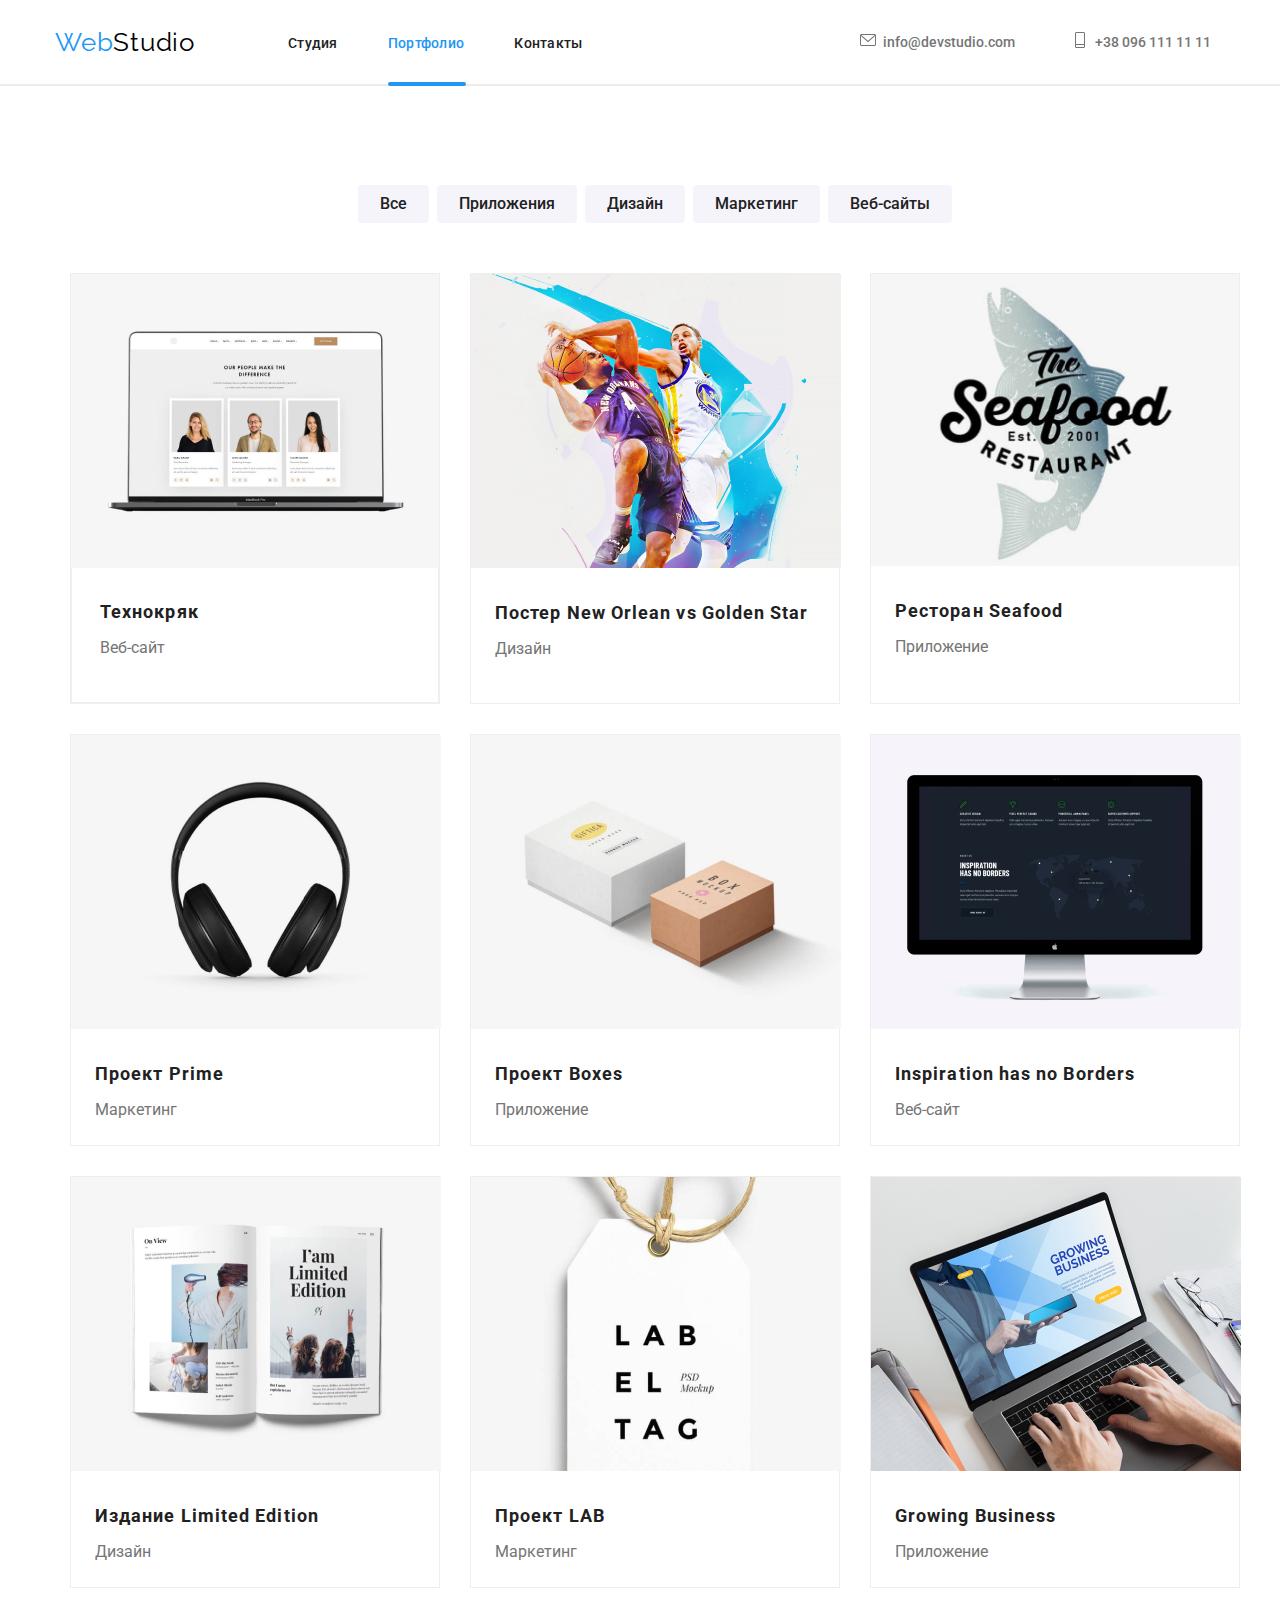
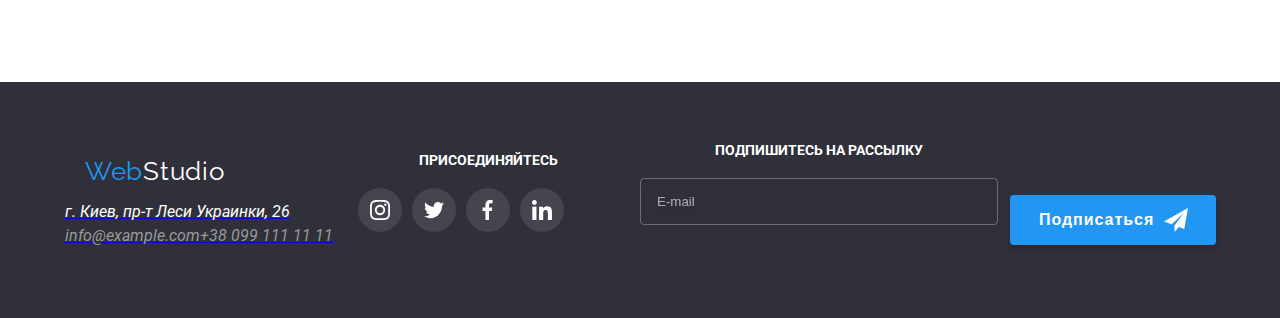
==== commit 04a94652: "Добавляет мобильный адаптив потфолио" ====
--- a/portfolio.html
+++ b/portfolio.html
@@ -47,7 +47,7 @@
   </ul>
   
   </div>
-  
+
 <div class="line-container">
 </div>
 <main class="container">
@@ -169,13 +169,13 @@
                 <li class="text-footer">
         <a class="logo-blue-footer" href="./index.html" class="accent">Web<span class="logo-footer">Studio</span></a></li>
         <li class="text-footer">
-        <address class="site-nav-list"><a href="https://www.google.com/maps/embed?pb=!1m18!1m12!1m3!1d2541.7794508425072!2d30.536197115730527!3d50.42658067947204!2m3!1f0!2f0!3f0!3m2!1i1024!2i768!4f13.1!3m3!1m2!1s0x40d4cf0e033ecbe9%3A0x57a4dffefec77da0!2z0LHRg9C7LiDQm9C10YHQuCDQo9C60YDQsNC40L3QutC4LCAyNiwg0JrQuNC10LIsIDAyMDAw!5e0!3m2!1sru!2sua!4v1602182648974!5m2!1sru!2sua" target="blanc"><span class="footer-text-color">г. Киев, пр-т Леси Украинки, 26 </span></a>
+        <address class="footer-site-nav-list"><a href="https://www.google.com/maps/embed?pb=!1m18!1m12!1m3!1d2541.7794508425072!2d30.536197115730527!3d50.42658067947204!2m3!1f0!2f0!3f0!3m2!1i1024!2i768!4f13.1!3m3!1m2!1s0x40d4cf0e033ecbe9%3A0x57a4dffefec77da0!2z0LHRg9C7LiDQm9C10YHQuCDQo9C60YDQsNC40L3QutC4LCAyNiwg0JrQuNC10LIsIDAyMDAw!5e0!3m2!1sru!2sua!4v1602182648974!5m2!1sru!2sua" target="blanc"><span class="footer-text-color">г. Киев, пр-т Леси Украинки, 26 </span></a>
         </address></li>
         <li class="text-footer">
-        <address class="site-nav-list"><a href="mailto:info@example.com"><span class="footer-text-color-address">info@example.com </span></a>
+        <address class="footer-site-nav-list"><a href="mailto:info@example.com"><span class="footer-text-color-address">info@example.com </span></a>
         </address></li>
         <li class="text-footer">
-        <address class="site-nav-list"><a href="tel:+380991111111"><span class="footer-text-color-address">+38 099 111 11 11 </span></a>
+        <address class="footer-site-nav-list"><a href="tel:+380991111111"><span class="footer-text-color-address">+38 099 111 11 11 </span></a>
         </address></li>
     </ul>
     </div>
--- a/css/main.min.css
+++ b/css/main.min.css
@@ -1,4 +1,4 @@
-.h1,h2,h3,h4,h5,h6{font-family:Roboto, sans-serif;color:#212121}.page{background-color:#fff;color:#757575;font-family:Roboto, sans-serif}.list{list-style:none;margin:0;padding:0}.link{color:inherit;text-decoration:none}ul{list-style:none}address{list-style:none}html{-webkit-box-sizing:border-box;box-sizing:border-box}*,*::before,*::after{-webkit-box-sizing:inherit;box-sizing:inherit}*{margin:0;padding:0}.container{width:1200px;margin:0 auto;padding-right:15px;padding-left:15px}@media screen and (max-width: 1199px){.container{width:100%}}.header-container{width:1200px;margin:0 auto;padding-top:auto;padding-bottom:auto;padding-right:15px;padding-left:15px}@media screen and (max-width: 1199px){.header-container{width:100%}}.h1,h2,h3,h4,h5,h6{font-family:Roboto, sans-serif;color:#212121}.page{background-color:#fff;color:#757575;font-family:Roboto, sans-serif}.list{list-style:none;margin:0;padding:0}.link{color:inherit;text-decoration:none}ul{list-style:none}address{list-style:none}html{-webkit-box-sizing:border-box;box-sizing:border-box}*,*::before,*::after{-webkit-box-sizing:inherit;box-sizing:inherit}*{margin:0;padding:0}.container{width:1200px;margin:0 auto;padding-right:15px;padding-left:15px}@media screen and (max-width: 1199px){.container{width:100%}}.header-container{width:1200px;margin:0 auto;padding-top:auto;padding-bottom:auto;padding-right:15px;padding-left:15px}@media screen and (max-width: 1199px){.header-container{width:100%}}.logo{color:#2196F3;font-family:Raleway, -apple-system, BlinkMacSystemFont, 'Segoe UI', Roboto, Oxygen, Ubuntu, Cantarell, 'Open Sans', 'Helvetica Neue', sans-serif;font-size:26px;line-height:1,19px;letter-spacing:0.03em;text-decoration:none;margin-right:93px;display:-webkit-inline-box;display:-ms-inline-flexbox;display:inline-flex}.logo-footer{color:white}@media screen and (max-width: 767px){.logo-footer{margin-bottom:20px}}.logo-blue-footer{color:#2196F3;font-family:Raleway, -apple-system, BlinkMacSystemFont, 'Segoe UI', Roboto, Oxygen, Ubuntu, Cantarell, 'Open Sans', 'Helvetica Neue', sans-serif;font-size:26px;line-height:1,19px;letter-spacing:0.03em;text-decoration:none;display:block}@media screen and (min-width: 768px){.logo-blue-footer{padding-left:0px;margin-right:93px}}.accent{color:black}.h1,h2,h3,h4,h5,h6{font-family:Roboto, sans-serif;color:#212121}.page{background-color:#fff;color:#757575;font-family:Roboto, sans-serif}.list{list-style:none;margin:0;padding:0}.link{color:inherit;text-decoration:none}ul{list-style:none}address{list-style:none}html{-webkit-box-sizing:border-box;box-sizing:border-box}*,*::before,*::after{-webkit-box-sizing:inherit;box-sizing:inherit}*{margin:0;padding:0}.container{width:1200px;margin:0 auto;padding-right:15px;padding-left:15px}@media screen and (max-width: 1199px){.container{width:100%}}.header-container{width:1200px;margin:0 auto;padding-top:auto;padding-bottom:auto;padding-right:15px;padding-left:15px}@media screen and (max-width: 1199px){.header-container{width:100%}}.site-nav-list{display:none;-webkit-box-align:center;-ms-flex-align:center;align-items:center}@media screen and (min-width: 768px){.site-nav-list{display:-webkit-inline-box;display:-ms-inline-flexbox;display:inline-flex}}.site-nav-list.a:hover,.site-nav-list.a:focus{color:#2196F3}.site-nav-list a{color:#212121;font-family:Roboto, sans-serif;font-style:normal;font-weight:500;font-size:14px;text-decoration:none;letter-spacing:0.02em;padding-right:50px}.site-nav-list .a .current{color:#2196F3}.site-nav-list-address{display:none;margin-left:170px}@media screen and (min-width: 768px){.site-nav-list-address{display:-webkit-box;display:-ms-flexbox;display:flex}}.site-nav-list-address .contacts-item+.item{margin-left:50px}.contacts-item{display:-webkit-box;display:-ms-flexbox;display:flex;margin-top:32px;margin-bottom:32px;padding-left:50px}.site-nav-list-address a{color:#757575;font-family:inherit;font-weight:500;font-size:14px;line-height:1,14px;text-decoration:none}.site-nav-list-address a:hover,.site-nav-list-address a:focus{color:#2196F3}.site-nav-list-address a.current{color:#2196F3}.site-nav .contacts-item:last-child{margin-right:0}.link.current{position:relative;color:#2196F3}.link.current::after{content:'';display:block;position:absolute;left:0;bottom:-30px;height:4px;width:50%;background-color:#2196F3;border-radius:2px}.link.currentSecond{position:relative;color:#2196F3}.link.currentSecond::after{content:'';display:block;position:absolute;left:0;bottom:-35px;height:4px;width:78px;background-color:#2196F3;border-radius:2px}.link:hover,.link:focus{color:#2196F3}.color-page{color:#2196F3}svg.address-link-icon{width:30px;height:16px;fill:#757575;-webkit-box-align:baseline;-ms-flex-align:baseline;align-items:baseline;padding-left:3px;padding-right:3px;float:left;overflow:hidden}.site-nav-list-address.address-link:focus .address-link-icon,.address-link:hover .address-link-icon{fill:#2196F3}li.contacts-item:focus,li.contacts-item:hover{fill:#2196F3}.menu-decoration a{text-decoration:none;color:#212121}.mobile-menu{position:absolute;left:0;right:0;background-color:#ffffff;-webkit-box-shadow:0px 4px 8px rgba(0,0,0,0.04),0px 2px 4px rgba(0,0,0,0.08),0px 1px 3px rgba(0,0,0,0.16);box-shadow:0px 4px 8px rgba(0,0,0,0.04),0px 2px 4px rgba(0,0,0,0.08),0px 1px 3px rgba(0,0,0,0.16);padding-top:60px;padding-bottom:60px;opacity:0;visibility:hidden;color:#212121;font-family:Roboto, sans-serif;font-style:normal;font-weight:500;font-size:18px;text-decoration:none;letter-spacing:0.02em;padding-right:50px}@media screen and (min-width: 768px){.mobile-menu{display:none}}.mobile-menu.is--open{opacity:1;visibility:visible}.mobile-menu-list{text-align:center}.mobile-menu-item{margin-bottom:40px}.mobile-menu-contacts-item:not(:last-child){margin-bottom:16px}.mobile-address-link-icon{width:30px;height:16px;fill:#757575;-webkit-box-align:baseline;-ms-flex-align:baseline;align-items:baseline;padding-left:3px;padding-right:3px;float:center;overflow:hidden}.site-nav-list{display:none;-webkit-box-align:center;-ms-flex-align:center;align-items:center}@media screen and (min-width: 768px){.site-nav-list{display:-webkit-inline-box;display:-ms-inline-flexbox;display:inline-flex}}.site-nav-list.a:hover,.site-nav-list.a:focus{color:#2196F3}.site-nav-list a{color:#212121;font-family:Roboto, sans-serif;font-style:normal;font-weight:500;font-size:14px;text-decoration:none;letter-spacing:0.02em;padding-right:50px}.site-nav-list .a .current{color:#2196F3}.site-nav-list-address{display:none;margin-left:170px}@media screen and (min-width: 768px){.site-nav-list-address{display:-webkit-box;display:-ms-flexbox;display:flex}}.site-nav-list-address .contacts-item+.item{margin-left:50px}.contacts-item{display:-webkit-box;display:-ms-flexbox;display:flex;margin-top:32px;margin-bottom:32px;padding-left:50px}.site-nav-list-address a{color:#757575;font-family:inherit;font-weight:500;font-size:14px;line-height:1,14px;text-decoration:none}.site-nav-list-address a:hover,.site-nav-list-address a:focus{color:#2196F3}.site-nav-list-address a.current{color:#2196F3}.site-nav .contacts-item:last-child{margin-right:0}.link.current{position:relative;color:#2196F3}.link.current::after{content:'';display:block;position:absolute;left:0;bottom:-30px;height:4px;width:50%;background-color:#2196F3;border-radius:2px}.link.currentSecond{position:relative;color:#2196F3}.link.currentSecond::after{content:'';display:block;position:absolute;left:0;bottom:-35px;height:4px;width:78px;background-color:#2196F3;border-radius:2px}.link:hover,.link:focus{color:#2196F3}.color-page{color:#2196F3}svg.address-link-icon{width:30px;height:16px;fill:#757575;-webkit-box-align:baseline;-ms-flex-align:baseline;align-items:baseline;padding-left:3px;padding-right:3px;float:left;overflow:hidden}.site-nav-list-address.address-link:focus .address-link-icon,.address-link:hover .address-link-icon{fill:#2196F3}li.contacts-item:focus,li.contacts-item:hover{fill:#2196F3}.menu-decoration a{text-decoration:none;color:#212121}.mobile-menu{position:absolute;left:0;right:0;background-color:#ffffff;-webkit-box-shadow:0px 4px 8px rgba(0,0,0,0.04),0px 2px 4px rgba(0,0,0,0.08),0px 1px 3px rgba(0,0,0,0.16);box-shadow:0px 4px 8px rgba(0,0,0,0.04),0px 2px 4px rgba(0,0,0,0.08),0px 1px 3px rgba(0,0,0,0.16);padding-top:60px;padding-bottom:60px;opacity:0;visibility:hidden;color:#212121;font-family:Roboto, sans-serif;font-style:normal;font-weight:500;font-size:18px;text-decoration:none;letter-spacing:0.02em;padding-right:50px}@media screen and (min-width: 768px){.mobile-menu{display:none}}.mobile-menu.is--open{opacity:1;visibility:visible}.mobile-menu-list{text-align:center}.mobile-menu-item{margin-bottom:40px}.mobile-menu-contacts-item:not(:last-child){margin-bottom:16px}.mobile-address-link-icon{width:30px;height:16px;fill:#757575;-webkit-box-align:baseline;-ms-flex-align:baseline;align-items:baseline;padding-left:3px;padding-right:3px;float:center;overflow:hidden}.main-nav{display:-webkit-inline-box;display:-ms-inline-flexbox;display:inline-flex;-webkit-box-align:center;-ms-flex-align:center;align-items:center}@media screen and (max-width: 767px){.main-nav{margin-bottom:16px;margin-top:16px;-webkit-box-pack:justify;-ms-flex-pack:justify;justify-content:space-between;-webkit-box-flex:1;-ms-flex-positive:1;flex-grow:1;width:100%}}.site-nav-list{display:none;-webkit-box-align:center;-ms-flex-align:center;align-items:center}@media screen and (min-width: 768px){.site-nav-list{display:-webkit-inline-box;display:-ms-inline-flexbox;display:inline-flex}}.site-nav-list.a:hover,.site-nav-list.a:focus{color:#2196F3}.site-nav-list a{color:#212121;font-family:Roboto, sans-serif;font-style:normal;font-weight:500;font-size:14px;text-decoration:none;letter-spacing:0.02em;padding-right:50px}.site-nav-list .a .current{color:#2196F3}.site-nav-list-address{display:none;margin-left:170px}@media screen and (min-width: 768px){.site-nav-list-address{display:-webkit-box;display:-ms-flexbox;display:flex}}.site-nav-list-address .contacts-item+.item{margin-left:50px}.contacts-item{display:-webkit-box;display:-ms-flexbox;display:flex;margin-top:32px;margin-bottom:32px;padding-left:50px}.site-nav-list-address a{color:#757575;font-family:inherit;font-weight:500;font-size:14px;line-height:1,14px;text-decoration:none}.site-nav-list-address a:hover,.site-nav-list-address a:focus{color:#2196F3}.site-nav-list-address a.current{color:#2196F3}.site-nav .contacts-item:last-child{margin-right:0}.link.current{position:relative;color:#2196F3}.link.current::after{content:'';display:block;position:absolute;left:0;bottom:-30px;height:4px;width:50%;background-color:#2196F3;border-radius:2px}.link.currentSecond{position:relative;color:#2196F3}.link.currentSecond::after{content:'';display:block;position:absolute;left:0;bottom:-35px;height:4px;width:78px;background-color:#2196F3;border-radius:2px}.link:hover,.link:focus{color:#2196F3}.color-page{color:#2196F3}svg.address-link-icon{width:30px;height:16px;fill:#757575;-webkit-box-align:baseline;-ms-flex-align:baseline;align-items:baseline;padding-left:3px;padding-right:3px;float:left;overflow:hidden}.site-nav-list-address.address-link:focus .address-link-icon,.address-link:hover .address-link-icon{fill:#2196F3}li.contacts-item:focus,li.contacts-item:hover{fill:#2196F3}.menu-decoration a{text-decoration:none;color:#212121}.mobile-menu{position:absolute;left:0;right:0;background-color:#ffffff;-webkit-box-shadow:0px 4px 8px rgba(0,0,0,0.04),0px 2px 4px rgba(0,0,0,0.08),0px 1px 3px rgba(0,0,0,0.16);box-shadow:0px 4px 8px rgba(0,0,0,0.04),0px 2px 4px rgba(0,0,0,0.08),0px 1px 3px rgba(0,0,0,0.16);padding-top:60px;padding-bottom:60px;opacity:0;visibility:hidden;color:#212121;font-family:Roboto, sans-serif;font-style:normal;font-weight:500;font-size:18px;text-decoration:none;letter-spacing:0.02em;padding-right:50px}@media screen and (min-width: 768px){.mobile-menu{display:none}}.mobile-menu.is--open{opacity:1;visibility:visible}.mobile-menu-list{text-align:center}.mobile-menu-item{margin-bottom:40px}.mobile-menu-contacts-item:not(:last-child){margin-bottom:16px}.mobile-address-link-icon{width:30px;height:16px;fill:#757575;-webkit-box-align:baseline;-ms-flex-align:baseline;align-items:baseline;padding-left:3px;padding-right:3px;float:center;overflow:hidden}.section-title{color:#212121;font-weight:700;font-size:36px;line-height:1,7px;letter-spacing:0.03em;padding-bottom:50px}.section-details{width:100%;margin:0 auto;padding-right:15px;padding-left:15px;padding-top:94px}@media screen and (min-width: 768px){.section-details{display:-webkit-box;display:-ms-flexbox;display:flex;padding-bottom:94px}}.heading{margin:0;font-size:14px;text-align:left}@media screen and (max-width: 767px){.heading{text-align:center}}@media screen and (min-width: 768px){.heading{display:-webkit-box;display:-ms-flexbox;display:flex}}.main-paragraph-h2{font-weight:400;font-size:14px;line-height:1,7px;margin-top:4px;-ms-flex-wrap:wrap;flex-wrap:wrap;width:100%;text-align:left}@media screen and (max-width: 767px){.main-paragraph-h2{padding-bottom:30px}}@media screen and (min-width: 768px){.main-paragraph-h2{margin-right:20px}}@media screen and (min-width: 768px){.features .section-details{display:-webkit-box;display:-ms-flexbox;display:flex;padding:94px 0px}}@media screen and (min-width: 768px){.section-details .items{width:calc((100% - 90px) / 2)}}@media screen and (min-width: 1200px){.section-details .items .section-details .items{width:calc((100% - 90px) / 4)}}@media screen and (min-width: 768px){.section-details .items:not(:last-child){margin-right:30px}}.section-details .items::before{display:block;content:'';height:120px;background-color:#f5f4fa;background-repeat:no-repeat;background-position:center;border-radius:4px}.section-details .items:nth-child(1)::before{background-image:url(../images/images-hm4/antena.svg)}.section-details .items:nth-child(2)::before{background-image:url(../images/images-hm4/clock.svg)}.section-details .items:nth-child(3)::before{background-image:url(../images/images-hm4/diagramm.svg)}.section-details .items:nth-child(4)::before{background-image:url(../images/images-hm4/astronaut.svg)}.features .heading{margin-top:30px;margin-bottom:0px;color:#212121;font-family:Roboto;font-weight:700;font-size:14px;line-height:1.14;text-transform:uppercase}.features .main-paragraph-h2{margin-top:10px;margin-bottom:0;color:#757575;font-family:Roboto;font-weight:400;font-size:14px;line-height:1.7}.hero-name{color:#FFFFFF}.hero-title{color:#212121;font-style:400;font-weight:900;font-size:44px;line-height:1,36px;text-align:center;padding-bottom:30px}.center{text-align:center;border:1px solid #0000}.main-container{margin:0 auto;padding-right:15px;padding-left:15px;padding-top:200px;padding-bottom:280px;background-color:#2f303a;text-align:center;background-repeat:no-repeat;background-size:cover}@media screen and (max-width: 767px){.main-container{background-image:-webkit-gradient(linear, left top, right top, from(rgba(47,48,58,0.4)), to(rgba(47,48,58,0.4))),url("../images/images-hm4/mobile-header.jpg");background-image:linear-gradient(to right, rgba(47,48,58,0.4), rgba(47,48,58,0.4)),url("../images/images-hm4/mobile-header.jpg")}}@media screen and (min-width: 768px){.main-container{background-image:-webkit-gradient(linear, left top, right top, from(rgba(47,48,58,0.4)), to(rgba(47,48,58,0.4))),url("../images/images-hm4/tablet-header.jpg");background-image:linear-gradient(to right, rgba(47,48,58,0.4), rgba(47,48,58,0.4)),url("../images/images-hm4/tablet-header.jpg")}}@media screen and (min-width: 1200px){.main-container{background-image:-webkit-gradient(linear, left top, right top, from(rgba(47,48,58,0.4)), to(rgba(47,48,58,0.4))),url("../images/images-hm4/Img2optim.jpg");background-image:linear-gradient(to right, rgba(47,48,58,0.4), rgba(47,48,58,0.4)),url("../images/images-hm4/Img2optim.jpg")}}.hero-name{color:#FFFFFF}.hero-title{color:#212121;font-style:400;font-weight:900;font-size:44px;line-height:1,36px;text-align:center;padding-bottom:30px}.center{text-align:center;border:1px solid #0000}.main-container{margin:0 auto;padding-right:15px;padding-left:15px;padding-top:200px;padding-bottom:280px;background-color:#2f303a;text-align:center;background-repeat:no-repeat;background-size:cover}@media screen and (max-width: 767px){.main-container{background-image:-webkit-gradient(linear, left top, right top, from(rgba(47,48,58,0.4)), to(rgba(47,48,58,0.4))),url("../images/images-hm4/mobile-header.jpg");background-image:linear-gradient(to right, rgba(47,48,58,0.4), rgba(47,48,58,0.4)),url("../images/images-hm4/mobile-header.jpg")}}@media screen and (min-width: 768px){.main-container{background-image:-webkit-gradient(linear, left top, right top, from(rgba(47,48,58,0.4)), to(rgba(47,48,58,0.4))),url("../images/images-hm4/tablet-header.jpg");background-image:linear-gradient(to right, rgba(47,48,58,0.4), rgba(47,48,58,0.4)),url("../images/images-hm4/tablet-header.jpg")}}@media screen and (min-width: 1200px){.main-container{background-image:-webkit-gradient(linear, left top, right top, from(rgba(47,48,58,0.4)), to(rgba(47,48,58,0.4))),url("../images/images-hm4/Img2optim.jpg");background-image:linear-gradient(to right, rgba(47,48,58,0.4), rgba(47,48,58,0.4)),url("../images/images-hm4/Img2optim.jpg")}}.button-primary{background-color:#2196F3;color:#E5E5E5;border-color:transparent;display:inline-block;min-width:200px;border-radius:4px;padding:10px 32px;text-align:center}.button{color:#2196F3;font-family:inherit;background-color:#E5E5E5;font-size:16px;line-height:1,8px;font-weight:700;text-decoration:none;padding:12px 24px;display:inline-block;border:1px solid black}.filter .link-filter{padding:6px 22px;font-family:Roboto;font-weight:500;font-size:16px;line-height:1.6;text-align:center;color:#212121;background:#f5f4fa;border-radius:4px;border:0}.filter .link-filter:hover,.link-filter:focus{background:#2196F3;color:#ffffff;-webkit-box-shadow:0px 3px 1px rgba(0,0,0,0.1),0px 1px 2px rgba(0,0,0,0.08),0px 2px 2px rgba(0,0,0,0.12);box-shadow:0px 3px 1px rgba(0,0,0,0.1),0px 1px 2px rgba(0,0,0,0.08),0px 2px 2px rgba(0,0,0,0.12)}.footer-form-container button{margin-left:12px;padding-top:10px;padding-right:28px;padding-bottom:10px;padding-left:29px;-webkit-box-align:center;-ms-flex-align:center;align-items:center;font-weight:700;font-size:16px;line-height:1.875;letter-spacing:0.06em;color:#ffffff;background-color:#2196F3;border:0;-webkit-box-shadow:0px 4px 4px rgba(0,0,0,0.15);box-shadow:0px 4px 4px rgba(0,0,0,0.15);border-radius:4px}@media screen and (min-width: 768px){.footer-form-container button{display:-webkit-box;display:-ms-flexbox;display:flex}}.mobile-menu-btn{display:none;width:35px;height:35px}@media screen and (max-width: 767px){.mobile-menu-btn{display:block}}.menu-link::after{content:"";display:block;width:50%;height:4px;background-color:#2196F3;border-radius:2px}.mobile-link::after{content:"";display:block;width:10%;height:4px;background-color:#2196F3;border-radius:2px;margin-top:8px;text-align:center}.line-container{margin-left:auto;margin-right:auto;outline:1px solid #ECECEC}.line-container{margin-left:auto;margin-right:auto;width:1600px;outline:1px solid #ECECEC}.portfolio .filter{display:-webkit-box;display:-ms-flexbox;display:flex;-webkit-box-pack:center;-ms-flex-pack:center;justify-content:center}.portfolio .filter-items:not(:last-child){margin-right:8px}.portfolio .filter-items{display:inline}.container.portfolio-padding{padding-top:100px;padding-bottom:50px;text-align:center}.container.portfolio-padding-img{padding-bottom:94px}.portfolio .content{display:-webkit-box;display:-ms-flexbox;display:flex;-ms-flex-wrap:wrap;flex-wrap:wrap}.portfolio .content-items{width:calc((100% - 60px) / 3);border:1px solid #eeeeee}.portfolio .content-items:not(:nth-child(3n)){margin-right:30px}.portfolio .content-items:not(:nth-child(-n+3)){margin-top:30px}li.content-items:hover,.content-items:focus{-webkit-box-shadow:0px 1px 1px rgba(0,0,0,0.12),0px 4px 4px rgba(0,0,0,0.06),1px 4px 6px rgba(0,0,0,0.16);box-shadow:0px 1px 1px rgba(0,0,0,0.12),0px 4px 4px rgba(0,0,0,0.06),1px 4px 6px rgba(0,0,0,0.16)}.content .title{margin-top:20px;padding-left:24px;color:#212121;font-family:Roboto;font-weight:700;font-size:18px;line-height:2;letter-spacing:0.06em}.content .type{margin-top:4px;padding-left:24px;color:#757575;font-family:Roboto;font-weight:400;font-size:16px;line-height:1.8;padding-bottom:20px}.content-overlay{position:relative;display:-webkit-box;display:-ms-flexbox;display:flex;-webkit-box-align:center;-ms-flex-align:center;align-items:center;overflow:hidden}.content-overlay::before{content:"";position:absolute;width:100%;height:100%;background:rgba(33,150,243,0.9);opacity:0;-webkit-transition-property:opacity, -webkit-transform;transition-property:opacity, -webkit-transform;transition-property:opacity, transform;transition-property:opacity, transform, -webkit-transform;-webkit-transition-duration:250ms;transition-duration:250ms;-webkit-transition-timing-function:cubic-bezier(0.4, 0, 0.2, 1);transition-timing-function:cubic-bezier(0.4, 0, 0.2, 1);-webkit-transform:translateY(100%);transform:translateY(100%)}.content .img-item:hover .content-overlay::before,.content .img-item:focus .content-overlay::before{opacity:1;-webkit-transform:translateY(0);transform:translateY(0)}.content-overlay>.description{position:absolute;margin-top:0;margin-bottom:0;padding-right:24px;padding-left:24px;font-size:18px;line-height:1.555;color:#ffffff;opacity:0;-webkit-transition-property:opacity, -webkit-transform;transition-property:opacity, -webkit-transform;transition-property:opacity, transform;transition-property:opacity, transform, -webkit-transform;-webkit-transition-duration:250ms;transition-duration:250ms;-webkit-transition-timing-function:cubic-bezier(0.4, 0, 0.2, 1);transition-timing-function:cubic-bezier(0.4, 0, 0.2, 1);-webkit-transform:translateY(100%);transform:translateY(100%)}.content .img-item:hover .description,.content .img-item:focus .description{opacity:1;-webkit-transform:translateY(0);transform:translateY(0)}.portfolio-meta .color-type{color:#757575;font-family:Roboto;font-weight:400;font-size:16px;line-height:1.8;padding-bottom:20px;margin-top:4px;padding-left:4px}.img-item{text-decoration:none}.portfolio-title{margin-top:6px;padding-left:4px;color:#212121;font-family:Roboto;font-weight:700;font-size:18px;line-height:2;letter-spacing:0.06em}.portfolio-meta{padding:20px 24px;border-right:1px solid #eeeeee;border-bottom:1px solid #eeeeee;border-left:1px solid #eeeeee;border-top:none;-webkit-box-sizing:border-box;box-sizing:border-box}.portfolio-actions:focus,.portfolio-actions:hover{opacity:1;-webkit-transform:translateY(0);transform:translateY(0);color:white;position:relative}.button-primary{background-color:#2196F3;color:#E5E5E5;border-color:transparent;display:inline-block;min-width:200px;border-radius:4px;padding:10px 32px;text-align:center}.button{color:#2196F3;font-family:inherit;background-color:#E5E5E5;font-size:16px;line-height:1,8px;font-weight:700;text-decoration:none;padding:12px 24px;display:inline-block;border:1px solid black}.filter .link-filter{padding:6px 22px;font-family:Roboto;font-weight:500;font-size:16px;line-height:1.6;text-align:center;color:#212121;background:#f5f4fa;border-radius:4px;border:0}.filter .link-filter:hover,.link-filter:focus{background:#2196F3;color:#ffffff;-webkit-box-shadow:0px 3px 1px rgba(0,0,0,0.1),0px 1px 2px rgba(0,0,0,0.08),0px 2px 2px rgba(0,0,0,0.12);box-shadow:0px 3px 1px rgba(0,0,0,0.1),0px 1px 2px rgba(0,0,0,0.08),0px 2px 2px rgba(0,0,0,0.12)}.footer-form-container button{margin-left:12px;padding-top:10px;padding-right:28px;padding-bottom:10px;padding-left:29px;-webkit-box-align:center;-ms-flex-align:center;align-items:center;font-weight:700;font-size:16px;line-height:1.875;letter-spacing:0.06em;color:#ffffff;background-color:#2196F3;border:0;-webkit-box-shadow:0px 4px 4px rgba(0,0,0,0.15);box-shadow:0px 4px 4px rgba(0,0,0,0.15);border-radius:4px}@media screen and (min-width: 768px){.footer-form-container button{display:-webkit-box;display:-ms-flexbox;display:flex}}.mobile-menu-btn{display:none;width:35px;height:35px}@media screen and (max-width: 767px){.mobile-menu-btn{display:block}}.container.portfolio-padding-img{padding-bottom:94px}.portfolio .content{display:-webkit-box;display:-ms-flexbox;display:flex;-ms-flex-wrap:wrap;flex-wrap:wrap}.portfolio .content-items{width:calc((100% - 60px) / 3);border:1px solid #eeeeee}.portfolio .content-items:not(:nth-child(3n)){margin-right:30px}.portfolio .content-items:not(:nth-child(-n+3)){margin-top:30px}li.content-items:hover,.content-items:focus{-webkit-box-shadow:0px 1px 1px rgba(0,0,0,0.12),0px 4px 4px rgba(0,0,0,0.06),1px 4px 6px rgba(0,0,0,0.16);box-shadow:0px 1px 1px rgba(0,0,0,0.12),0px 4px 4px rgba(0,0,0,0.06),1px 4px 6px rgba(0,0,0,0.16)}.content .title{margin-top:20px;padding-left:24px;color:#212121;font-family:Roboto;font-weight:700;font-size:18px;line-height:2;letter-spacing:0.06em}.content .type{margin-top:4px;padding-left:24px;color:#757575;font-family:Roboto;font-weight:400;font-size:16px;line-height:1.8;padding-bottom:20px}.content-overlay{position:relative;display:-webkit-box;display:-ms-flexbox;display:flex;-webkit-box-align:center;-ms-flex-align:center;align-items:center;overflow:hidden}.content-overlay::before{content:"";position:absolute;width:100%;height:100%;background:rgba(33,150,243,0.9);opacity:0;-webkit-transition-property:opacity, -webkit-transform;transition-property:opacity, -webkit-transform;transition-property:opacity, transform;transition-property:opacity, transform, -webkit-transform;-webkit-transition-duration:250ms;transition-duration:250ms;-webkit-transition-timing-function:cubic-bezier(0.4, 0, 0.2, 1);transition-timing-function:cubic-bezier(0.4, 0, 0.2, 1);-webkit-transform:translateY(100%);transform:translateY(100%)}.content .img-item:hover .content-overlay::before,.content .img-item:focus .content-overlay::before{opacity:1;-webkit-transform:translateY(0);transform:translateY(0)}.content-overlay>.description{position:absolute;margin-top:0;margin-bottom:0;padding-right:24px;padding-left:24px;font-size:18px;line-height:1.555;color:#ffffff;opacity:0;-webkit-transition-property:opacity, -webkit-transform;transition-property:opacity, -webkit-transform;transition-property:opacity, transform;transition-property:opacity, transform, -webkit-transform;-webkit-transition-duration:250ms;transition-duration:250ms;-webkit-transition-timing-function:cubic-bezier(0.4, 0, 0.2, 1);transition-timing-function:cubic-bezier(0.4, 0, 0.2, 1);-webkit-transform:translateY(100%);transform:translateY(100%)}.content .img-item:hover .description,.content .img-item:focus .description{opacity:1;-webkit-transform:translateY(0);transform:translateY(0)}.portfolio-meta .color-type{color:#757575;font-family:Roboto;font-weight:400;font-size:16px;line-height:1.8;padding-bottom:20px;margin-top:4px;padding-left:4px}.img-item{text-decoration:none}.portfolio-title{margin-top:6px;padding-left:4px;color:#212121;font-family:Roboto;font-weight:700;font-size:18px;line-height:2;letter-spacing:0.06em}.portfolio-meta{padding:20px 24px;border-right:1px solid #eeeeee;border-bottom:1px solid #eeeeee;border-left:1px solid #eeeeee;border-top:none;-webkit-box-sizing:border-box;box-sizing:border-box}.portfolio-actions:focus,.portfolio-actions:hover{opacity:1;-webkit-transform:translateY(0);transform:translateY(0);color:white;position:relative}.footer-background{background-color:#2F303A;font-style:normal;font-weight:normal;font-size:14px;line-height:24px;font-family:Roboto;letter-spacing:0.02em}.text-decoration{text-decoration:none}.footer-site-nav-list{display:-webkit-inline-box;display:-ms-inline-flexbox;display:inline-flex}@media screen and (max-width: 767px){.footer-site-nav-list{-webkit-box-align:center;-ms-flex-align:center;align-items:center;font-family:Roboto;font-style:normal;font-weight:normal;font-size:14px;line-height:24px;letter-spacing:0.03em;height:21px;text-decoration:none;float:center}}@media screen and (min-width: 1200px){.footer-site-nav-list{display:-webkit-inline-box;display:-ms-inline-flexbox;display:inline-flex;float:left}}.footer-text-color{color:#FFFFFF}.column{width:100%;text-align:center;padding:10px}@media screen and (min-width: 768px){.column{float:left;width:25%}}.row:after{content:"";display:table;clear:both}.footer-text-color-address{color:#999}.background-lengthening{background-color:#2F303A}.background-lengthening-footer{background-color:#2F303A;width:100%;padding-bottom:60px;padding-top:60px}@media screen and (min-width: 768px){.background-lengthening-footer{display:-webkit-box;display:-ms-flexbox;display:flex;margin:0 auto}}.text-footer{display:block;padding-bottom:9px}@media screen and (max-width: 767px){.text-footer{text-align:center}}.footer-nav-list{font-family:Roboto, sans-serif;font-style:normal;font-weight:400;font-size:14px;text-decoration:none}.footer-nav-list-address a{color:#757575;font-family:inherit;font-weight:400;font-size:14px;line-height:1,5px;text-decoration:none}.footer .address{margin-top:20px;font-style:normal}.footer .map{color:#ffffff;font-family:Roboto;font-weight:400;font-size:14px;line-height:1.7;text-decoration:none}.footer .link{display:block;margin-top:9px;text-align:center;color:rgba(255,255,255,0.6);font-family:Roboto;font-weight:400;font-size:14px;line-height:1.7}.container.footer-padding{display:block;padding-top:60px;padding-bottom:60px;padding-right:0}.footer{background-color:var(--heder-footer-bg)}.footer .logo{display:inline-block;font-family:Raleway;font-weight:700;font-size:26px;line-height:1.2;color:#2196F3;text-decoration:none}.footer .logo-text{color:#ffffff}.footer .address{margin-top:20px;font-style:normal}.footer .map{color:#ffffff;font-family:Roboto;font-weight:400;font-size:14px;line-height:1.7;text-decoration:none}.footer .link{margin-top:9px;color:rgba(255,255,255,0.6);font-family:Roboto;font-weight:400;font-size:14px;line-height:1.7;text-decoration:none}.footer-join{display:block;margin-left:215px}.footer-join-title{margin-top:10;margin-bottom:0;font-weight:700;font-size:14px;line-height:1.142;text-transform:uppercase;color:#ffffff;margin-right:10px}.container.footer-padding{margin-right:70px}.footer-networks{display:-webkit-box;display:-ms-flexbox;display:flex;margin-top:20px;padding-top:0px}@media screen and (max-width: 767px){.footer-networks{-webkit-box-pack:center;-ms-flex-pack:center;justify-content:center}}@media screen and (min-width: 768px){.footer-networks{padding-right:100px}}.footer-form{text-align:center}@media screen and (min-width: 768px){.footer-form{display:-webkit-box;display:-ms-flexbox;display:flex;-webkit-box-align:end;-ms-flex-align:end;align-items:flex-end}}.footer-mai-input{margin-bottom:20px}@media screen and (min-width: 768px){.footer-mai-input{display:-webkit-box;display:-ms-flexbox;display:flex;-webkit-box-orient:vertical;-webkit-box-direction:normal;-ms-flex-direction:column;flex-direction:column}}.footer-mai-input .helper::-webkit-input-placeholder{color:rgba(255,255,255,0.6)}.footer-mai-input .helper:-ms-input-placeholder{color:rgba(255,255,255,0.6)}.footer-mai-input .helper::-ms-input-placeholder{color:rgba(255,255,255,0.6)}.footer-mai-input .helper::placeholder{color:rgba(255,255,255,0.6)}.footer-mai-input label{font-weight:700;font-size:14px;line-height:1.142;text-transform:uppercase;color:#ffffff}.footer-mai-input input{margin-top:20px;padding-top:15px;padding-right:16px;padding-bottom:15px;padding-left:16px;width:358px;color:white;border:1px solid rgba(255,255,255,0.3);-webkit-filter:drop-shadow(0px 4px 4px rgba(0,0,0,0.15));filter:drop-shadow(0px 4px 4px rgba(0,0,0,0.15));border-radius:4px;background-color:transparent}.footer-form-container{float:left}div.background-lengthening-footer{margin:0px auto;width:100%}.footer-form-icon{margin-left:10px;fill:#FFFFFF}.h1,h2,h3,h4,h5,h6{font-family:Roboto, sans-serif;color:#212121}.page{background-color:#fff;color:#757575;font-family:Roboto, sans-serif}.list{list-style:none;margin:0;padding:0}.link{color:inherit;text-decoration:none}ul{list-style:none}address{list-style:none}html{-webkit-box-sizing:border-box;box-sizing:border-box}*,*::before,*::after{-webkit-box-sizing:inherit;box-sizing:inherit}*{margin:0;padding:0}.container{width:1200px;margin:0 auto;padding-right:15px;padding-left:15px}@media screen and (max-width: 1199px){.container{width:100%}}.header-container{width:1200px;margin:0 auto;padding-top:auto;padding-bottom:auto;padding-right:15px;padding-left:15px}@media screen and (max-width: 1199px){.header-container{width:100%}}.footer-background{background-color:#2F303A;font-style:normal;font-weight:normal;font-size:14px;line-height:24px;font-family:Roboto;letter-spacing:0.02em}.text-decoration{text-decoration:none}.footer-site-nav-list{display:-webkit-inline-box;display:-ms-inline-flexbox;display:inline-flex}@media screen and (max-width: 767px){.footer-site-nav-list{-webkit-box-align:center;-ms-flex-align:center;align-items:center;font-family:Roboto;font-style:normal;font-weight:normal;font-size:14px;line-height:24px;letter-spacing:0.03em;height:21px;text-decoration:none;float:center}}@media screen and (min-width: 1200px){.footer-site-nav-list{display:-webkit-inline-box;display:-ms-inline-flexbox;display:inline-flex;float:left}}.footer-text-color{color:#FFFFFF}.column{width:100%;text-align:center;padding:10px}@media screen and (min-width: 768px){.column{float:left;width:25%}}.row:after{content:"";display:table;clear:both}.footer-text-color-address{color:#999}.background-lengthening{background-color:#2F303A}.background-lengthening-footer{background-color:#2F303A;width:100%;padding-bottom:60px;padding-top:60px}@media screen and (min-width: 768px){.background-lengthening-footer{display:-webkit-box;display:-ms-flexbox;display:flex;margin:0 auto}}.text-footer{display:block;padding-bottom:9px}@media screen and (max-width: 767px){.text-footer{text-align:center}}.footer-nav-list{font-family:Roboto, sans-serif;font-style:normal;font-weight:400;font-size:14px;text-decoration:none}.footer-nav-list-address a{color:#757575;font-family:inherit;font-weight:400;font-size:14px;line-height:1,5px;text-decoration:none}.footer .address{margin-top:20px;font-style:normal}.footer .map{color:#ffffff;font-family:Roboto;font-weight:400;font-size:14px;line-height:1.7;text-decoration:none}.footer .link{display:block;margin-top:9px;text-align:center;color:rgba(255,255,255,0.6);font-family:Roboto;font-weight:400;font-size:14px;line-height:1.7}.container.footer-padding{display:block;padding-top:60px;padding-bottom:60px;padding-right:0}.footer{background-color:var(--heder-footer-bg)}.footer .logo{display:inline-block;font-family:Raleway;font-weight:700;font-size:26px;line-height:1.2;color:#2196F3;text-decoration:none}.footer .logo-text{color:#ffffff}.footer .address{margin-top:20px;font-style:normal}.footer .map{color:#ffffff;font-family:Roboto;font-weight:400;font-size:14px;line-height:1.7;text-decoration:none}.footer .link{margin-top:9px;color:rgba(255,255,255,0.6);font-family:Roboto;font-weight:400;font-size:14px;line-height:1.7;text-decoration:none}.footer-join{display:block;margin-left:215px}.footer-join-title{margin-top:10;margin-bottom:0;font-weight:700;font-size:14px;line-height:1.142;text-transform:uppercase;color:#ffffff;margin-right:10px}.container.footer-padding{margin-right:70px}.footer-networks{display:-webkit-box;display:-ms-flexbox;display:flex;margin-top:20px;padding-top:0px}@media screen and (max-width: 767px){.footer-networks{-webkit-box-pack:center;-ms-flex-pack:center;justify-content:center}}@media screen and (min-width: 768px){.footer-networks{padding-right:100px}}.footer-form{text-align:center}@media screen and (min-width: 768px){.footer-form{display:-webkit-box;display:-ms-flexbox;display:flex;-webkit-box-align:end;-ms-flex-align:end;align-items:flex-end}}.footer-mai-input{margin-bottom:20px}@media screen and (min-width: 768px){.footer-mai-input{display:-webkit-box;display:-ms-flexbox;display:flex;-webkit-box-orient:vertical;-webkit-box-direction:normal;-ms-flex-direction:column;flex-direction:column}}.footer-mai-input .helper::-webkit-input-placeholder{color:rgba(255,255,255,0.6)}.footer-mai-input .helper:-ms-input-placeholder{color:rgba(255,255,255,0.6)}.footer-mai-input .helper::-ms-input-placeholder{color:rgba(255,255,255,0.6)}.footer-mai-input .helper::placeholder{color:rgba(255,255,255,0.6)}.footer-mai-input label{font-weight:700;font-size:14px;line-height:1.142;text-transform:uppercase;color:#ffffff}.footer-mai-input input{margin-top:20px;padding-top:15px;padding-right:16px;padding-bottom:15px;padding-left:16px;width:358px;color:white;border:1px solid rgba(255,255,255,0.3);-webkit-filter:drop-shadow(0px 4px 4px rgba(0,0,0,0.15));filter:drop-shadow(0px 4px 4px rgba(0,0,0,0.15));border-radius:4px;background-color:transparent}.footer-form-container{float:left}div.background-lengthening-footer{margin:0px auto;width:100%}.footer-form-icon{margin-left:10px;fill:#FFFFFF}.section-title{color:#212121;font-weight:700;font-size:36px;line-height:1,7px;letter-spacing:0.03em;padding-bottom:50px}.section-details{width:100%;margin:0 auto;padding-right:15px;padding-left:15px;padding-top:94px}@media screen and (min-width: 768px){.section-details{display:-webkit-box;display:-ms-flexbox;display:flex;padding-bottom:94px}}.heading{margin:0;font-size:14px;text-align:left}@media screen and (max-width: 767px){.heading{text-align:center}}@media screen and (min-width: 768px){.heading{display:-webkit-box;display:-ms-flexbox;display:flex}}.main-paragraph-h2{font-weight:400;font-size:14px;line-height:1,7px;margin-top:4px;-ms-flex-wrap:wrap;flex-wrap:wrap;width:100%;text-align:left}@media screen and (max-width: 767px){.main-paragraph-h2{padding-bottom:30px}}@media screen and (min-width: 768px){.main-paragraph-h2{margin-right:20px}}@media screen and (min-width: 768px){.features .section-details{display:-webkit-box;display:-ms-flexbox;display:flex;padding:94px 0px}}@media screen and (min-width: 768px){.section-details .items{width:calc((100% - 90px) / 2)}}@media screen and (min-width: 1200px){.section-details .items .section-details .items{width:calc((100% - 90px) / 4)}}@media screen and (min-width: 768px){.section-details .items:not(:last-child){margin-right:30px}}.section-details .items::before{display:block;content:'';height:120px;background-color:#f5f4fa;background-repeat:no-repeat;background-position:center;border-radius:4px}.section-details .items:nth-child(1)::before{background-image:url(../images/images-hm4/antena.svg)}.section-details .items:nth-child(2)::before{background-image:url(../images/images-hm4/clock.svg)}.section-details .items:nth-child(3)::before{background-image:url(../images/images-hm4/diagramm.svg)}.section-details .items:nth-child(4)::before{background-image:url(../images/images-hm4/astronaut.svg)}.features .heading{margin-top:30px;margin-bottom:0px;color:#212121;font-family:Roboto;font-weight:700;font-size:14px;line-height:1.14;text-transform:uppercase}.features .main-paragraph-h2{margin-top:10px;margin-bottom:0;color:#757575;font-family:Roboto;font-weight:400;font-size:14px;line-height:1.7}.section-title{color:#212121;font-weight:700;font-size:36px;line-height:1,7px;letter-spacing:0.03em;padding-bottom:50px}.section-details{width:100%;margin:0 auto;padding-right:15px;padding-left:15px;padding-top:94px}@media screen and (min-width: 768px){.section-details{display:-webkit-box;display:-ms-flexbox;display:flex;padding-bottom:94px}}.heading{margin:0;font-size:14px;text-align:left}@media screen and (max-width: 767px){.heading{text-align:center}}@media screen and (min-width: 768px){.heading{display:-webkit-box;display:-ms-flexbox;display:flex}}.main-paragraph-h2{font-weight:400;font-size:14px;line-height:1,7px;margin-top:4px;-ms-flex-wrap:wrap;flex-wrap:wrap;width:100%;text-align:left}@media screen and (max-width: 767px){.main-paragraph-h2{padding-bottom:30px}}@media screen and (min-width: 768px){.main-paragraph-h2{margin-right:20px}}@media screen and (min-width: 768px){.features .section-details{display:-webkit-box;display:-ms-flexbox;display:flex;padding:94px 0px}}@media screen and (min-width: 768px){.section-details .items{width:calc((100% - 90px) / 2)}}@media screen and (min-width: 1200px){.section-details .items .section-details .items{width:calc((100% - 90px) / 4)}}@media screen and (min-width: 768px){.section-details .items:not(:last-child){margin-right:30px}}.section-details .items::before{display:block;content:'';height:120px;background-color:#f5f4fa;background-repeat:no-repeat;background-position:center;border-radius:4px}.section-details .items:nth-child(1)::before{background-image:url(../images/images-hm4/antena.svg)}.section-details .items:nth-child(2)::before{background-image:url(../images/images-hm4/clock.svg)}.section-details .items:nth-child(3)::before{background-image:url(../images/images-hm4/diagramm.svg)}.section-details .items:nth-child(4)::before{background-image:url(../images/images-hm4/astronaut.svg)}.features .heading{margin-top:30px;margin-bottom:0px;color:#212121;font-family:Roboto;font-weight:700;font-size:14px;line-height:1.14;text-transform:uppercase}.features .main-paragraph-h2{margin-top:10px;margin-bottom:0;color:#757575;font-family:Roboto;font-weight:400;font-size:14px;line-height:1.7}.section-team{background-color:#F5F4FA}.images-team{display:block}@media screen and (min-width: 768px){.list-section-team .item-img:not(:last-child){margin-right:30px}}.section-list>.list-description{padding-bottom:30px}@media screen and (min-width: 768px){.wrapper{width:100%;margin-left:auto;padding-left:15px;margin-right:auto;padding-right:15px;padding-top:94px}}@media screen and (min-width: 1200px){.wrapper{width:1200px;margin-left:auto;padding-left:15px;margin-right:auto;padding-right:15px;padding-top:94px}}.section-title{color:#212121;font-weight:700;font-size:36px;line-height:1,7px;letter-spacing:0.03em;padding-bottom:50px;text-align:center}@media screen and (min-width: 768px){.section{display:-webkit-box;display:-ms-flexbox;display:flex;width:calc(100%-60px)/2;-webkit-box-pack:justify;-ms-flex-pack:justify;justify-content:space-between;padding-bottom:94px}}@media screen and (min-width: 1200px){.section{display:-webkit-box;display:-ms-flexbox;display:flex;width:calc(100%-90px)/4;-webkit-box-pack:justify;-ms-flex-pack:justify;justify-content:space-between;padding-bottom:94px}}@media screen and (min-width: 768px){.section:not(:last-child){padding-bottom:60px}}.comand{width:271px;border:1px solid #ECECEC;background-color:#ffffff;-webkit-box-shadow:0px 1px 3px rgba(0,0,0,0.12),0px 1px 1px rgba(0,0,0,0.14),0px 2px 1px rgba(0,0,0,0.2);box-shadow:0px 1px 3px rgba(0,0,0,0.12),0px 1px 1px rgba(0,0,0,0.14),0px 2px 1px rgba(0,0,0,0.2);border-radius:0px 0px 4px 4px}@media screen and (max-width: 767px){.comand{margin-left:15px}}@media screen and (max-width: 767px){.comand:not(:last-child){margin-bottom:30px;margin-left:15px}}.text-clas{margin-top:30px;margin-bottom:10px;text-align:center}.paragraph{font-weight:400;font-size:14px;line-height:1,7px;margin-top:10px;margin-bottom:0px;-ms-flex-wrap:wrap;flex-wrap:wrap;text-align:center}.wrapper{padding-top:94px;padding-bottom:94px}@media screen and (min-width: 768px){.section-team{margin-top:94px}}.wrapper{background:#f5f4fa}.section .section{margin-top:50px;-webkit-box-pack:center;-ms-flex-pack:center;justify-content:center}@media screen and (min-width: 768px){.section .section{display:-webkit-box;display:-ms-flexbox;display:flex}}.section>.comand{background:var(--primary-bg);-webkit-box-shadow:0px 1px 3px rgba(0,0,0,0.12),0px 1px 1px rgba(0,0,0,0.14),0px 2px 1px rgba(0,0,0,0.2);box-shadow:0px 1px 3px rgba(0,0,0,0.12),0px 1px 1px rgba(0,0,0,0.14),0px 2px 1px rgba(0,0,0,0.2);border-radius:0px 0px 4px 4px}.section .comand:not(:last-child){margin-right:30px}.team-networks{display:-webkit-box;display:-ms-flexbox;display:flex;-webkit-box-pack:center;-ms-flex-pack:center;justify-content:center;margin-top:16px}.clients.container{padding-bottom:94px}.clients .title{margin-top:94px;margin-bottom:0;color:#212121;font-family:Roboto;font-weight:700;font-size:36px;line-height:1.167;text-align:center}.clients .clients-list{display:block;margin-top:30px;width:calc(100%-30px)/2}@media screen and (min-width: 768px){.clients .clients-list{display:-webkit-box;display:-ms-flexbox;display:flex;-webkit-box-pack:center;-ms-flex-pack:center;justify-content:center;margin-top:50px}}.clients .clients-item:not(:last-child){margin-right:30px}.clients .clients-links{display:-webkit-box;display:-ms-flexbox;display:flex;width:170px;height:90px;-webkit-box-pack:center;-ms-flex-pack:center;justify-content:center;-webkit-box-align:center;-ms-flex-align:center;align-items:center;fill:#afb1b8;border:1px solid #afb1b8;border-radius:4px}.clients .clients-links:hover,.clients .clients-links:focus .clients-icon{border:1px solid #2196F3;fill:#2196F3}@media screen and (min-width: 768px){.clients .clients-links:hover,.clients .clients-links:focus .clients-icon{display:-webkit-box;display:-ms-flexbox;display:flex}}.clients-icon{display:inline-block;width:1em;height:1em;stroke-width:0;stroke:currentColor;fill:currentColor}@media screen and (min-width: 768px){.clients-icon{display:inline-block}}svg.clients-icon{fill:#AFB1B8;width:50px;height:45px}svg.clients-icon:focus,.clients-icon:hover{fill:#2196F3}.clients-links:focus .clients-icon,.clients-links:hover .clients-icon{fill:#2196F3}.site-nav-list{display:none;-webkit-box-align:center;-ms-flex-align:center;align-items:center}@media screen and (min-width: 768px){.site-nav-list{display:-webkit-inline-box;display:-ms-inline-flexbox;display:inline-flex}}.site-nav-list.a:hover,.site-nav-list.a:focus{color:#2196F3}.site-nav-list a{color:#212121;font-family:Roboto, sans-serif;font-style:normal;font-weight:500;font-size:14px;text-decoration:none;letter-spacing:0.02em;padding-right:50px}.site-nav-list .a .current{color:#2196F3}.site-nav-list-address{display:none;margin-left:170px}@media screen and (min-width: 768px){.site-nav-list-address{display:-webkit-box;display:-ms-flexbox;display:flex}}.site-nav-list-address .contacts-item+.item{margin-left:50px}.contacts-item{display:-webkit-box;display:-ms-flexbox;display:flex;margin-top:32px;margin-bottom:32px;padding-left:50px}.site-nav-list-address a{color:#757575;font-family:inherit;font-weight:500;font-size:14px;line-height:1,14px;text-decoration:none}.site-nav-list-address a:hover,.site-nav-list-address a:focus{color:#2196F3}.site-nav-list-address a.current{color:#2196F3}.site-nav .contacts-item:last-child{margin-right:0}.link.current{position:relative;color:#2196F3}.link.current::after{content:'';display:block;position:absolute;left:0;bottom:-30px;height:4px;width:50%;background-color:#2196F3;border-radius:2px}.link.currentSecond{position:relative;color:#2196F3}.link.currentSecond::after{content:'';display:block;position:absolute;left:0;bottom:-35px;height:4px;width:78px;background-color:#2196F3;border-radius:2px}.link:hover,.link:focus{color:#2196F3}.color-page{color:#2196F3}svg.address-link-icon{width:30px;height:16px;fill:#757575;-webkit-box-align:baseline;-ms-flex-align:baseline;align-items:baseline;padding-left:3px;padding-right:3px;float:left;overflow:hidden}.site-nav-list-address.address-link:focus .address-link-icon,.address-link:hover .address-link-icon{fill:#2196F3}li.contacts-item:focus,li.contacts-item:hover{fill:#2196F3}.menu-decoration a{text-decoration:none;color:#212121}.mobile-menu{position:absolute;left:0;right:0;background-color:#ffffff;-webkit-box-shadow:0px 4px 8px rgba(0,0,0,0.04),0px 2px 4px rgba(0,0,0,0.08),0px 1px 3px rgba(0,0,0,0.16);box-shadow:0px 4px 8px rgba(0,0,0,0.04),0px 2px 4px rgba(0,0,0,0.08),0px 1px 3px rgba(0,0,0,0.16);padding-top:60px;padding-bottom:60px;opacity:0;visibility:hidden;color:#212121;font-family:Roboto, sans-serif;font-style:normal;font-weight:500;font-size:18px;text-decoration:none;letter-spacing:0.02em;padding-right:50px}@media screen and (min-width: 768px){.mobile-menu{display:none}}.mobile-menu.is--open{opacity:1;visibility:visible}.mobile-menu-list{text-align:center}.mobile-menu-item{margin-bottom:40px}.mobile-menu-contacts-item:not(:last-child){margin-bottom:16px}.mobile-address-link-icon{width:30px;height:16px;fill:#757575;-webkit-box-align:baseline;-ms-flex-align:baseline;align-items:baseline;padding-left:3px;padding-right:3px;float:center;overflow:hidden}.clients.container{padding-bottom:94px}.clients .title{margin-top:94px;margin-bottom:0;color:#212121;font-family:Roboto;font-weight:700;font-size:36px;line-height:1.167;text-align:center}.clients .clients-list{display:block;margin-top:30px;width:calc(100%-30px)/2}@media screen and (min-width: 768px){.clients .clients-list{display:-webkit-box;display:-ms-flexbox;display:flex;-webkit-box-pack:center;-ms-flex-pack:center;justify-content:center;margin-top:50px}}.clients .clients-item:not(:last-child){margin-right:30px}.clients .clients-links{display:-webkit-box;display:-ms-flexbox;display:flex;width:170px;height:90px;-webkit-box-pack:center;-ms-flex-pack:center;justify-content:center;-webkit-box-align:center;-ms-flex-align:center;align-items:center;fill:#afb1b8;border:1px solid #afb1b8;border-radius:4px}.clients .clients-links:hover,.clients .clients-links:focus .clients-icon{border:1px solid #2196F3;fill:#2196F3}@media screen and (min-width: 768px){.clients .clients-links:hover,.clients .clients-links:focus .clients-icon{display:-webkit-box;display:-ms-flexbox;display:flex}}.clients-icon{display:inline-block;width:1em;height:1em;stroke-width:0;stroke:currentColor;fill:currentColor}@media screen and (min-width: 768px){.clients-icon{display:inline-block}}svg.clients-icon{fill:#AFB1B8;width:50px;height:45px}svg.clients-icon:focus,.clients-icon:hover{fill:#2196F3}.clients-links:focus .clients-icon,.clients-links:hover .clients-icon{fill:#2196F3}.section-team{background-color:#F5F4FA}.images-team{display:block}@media screen and (min-width: 768px){.list-section-team .item-img:not(:last-child){margin-right:30px}}.section-list>.list-description{padding-bottom:30px}@media screen and (min-width: 768px){.wrapper{width:100%;margin-left:auto;padding-left:15px;margin-right:auto;padding-right:15px;padding-top:94px}}@media screen and (min-width: 1200px){.wrapper{width:1200px;margin-left:auto;padding-left:15px;margin-right:auto;padding-right:15px;padding-top:94px}}.section-title{color:#212121;font-weight:700;font-size:36px;line-height:1,7px;letter-spacing:0.03em;padding-bottom:50px;text-align:center}@media screen and (min-width: 768px){.section{display:-webkit-box;display:-ms-flexbox;display:flex;width:calc(100%-60px)/2;-webkit-box-pack:justify;-ms-flex-pack:justify;justify-content:space-between;padding-bottom:94px}}@media screen and (min-width: 1200px){.section{display:-webkit-box;display:-ms-flexbox;display:flex;width:calc(100%-90px)/4;-webkit-box-pack:justify;-ms-flex-pack:justify;justify-content:space-between;padding-bottom:94px}}@media screen and (min-width: 768px){.section:not(:last-child){padding-bottom:60px}}.comand{width:271px;border:1px solid #ECECEC;background-color:#ffffff;-webkit-box-shadow:0px 1px 3px rgba(0,0,0,0.12),0px 1px 1px rgba(0,0,0,0.14),0px 2px 1px rgba(0,0,0,0.2);box-shadow:0px 1px 3px rgba(0,0,0,0.12),0px 1px 1px rgba(0,0,0,0.14),0px 2px 1px rgba(0,0,0,0.2);border-radius:0px 0px 4px 4px}@media screen and (max-width: 767px){.comand{margin-left:15px}}@media screen and (max-width: 767px){.comand:not(:last-child){margin-bottom:30px;margin-left:15px}}.text-clas{margin-top:30px;margin-bottom:10px;text-align:center}.paragraph{font-weight:400;font-size:14px;line-height:1,7px;margin-top:10px;margin-bottom:0px;-ms-flex-wrap:wrap;flex-wrap:wrap;text-align:center}.wrapper{padding-top:94px;padding-bottom:94px}@media screen and (min-width: 768px){.section-team{margin-top:94px}}.wrapper{background:#f5f4fa}.section .section{margin-top:50px;-webkit-box-pack:center;-ms-flex-pack:center;justify-content:center}@media screen and (min-width: 768px){.section .section{display:-webkit-box;display:-ms-flexbox;display:flex}}.section>.comand{background:var(--primary-bg);-webkit-box-shadow:0px 1px 3px rgba(0,0,0,0.12),0px 1px 1px rgba(0,0,0,0.14),0px 2px 1px rgba(0,0,0,0.2);box-shadow:0px 1px 3px rgba(0,0,0,0.12),0px 1px 1px rgba(0,0,0,0.14),0px 2px 1px rgba(0,0,0,0.2);border-radius:0px 0px 4px 4px}.section .comand:not(:last-child){margin-right:30px}.team-networks{display:-webkit-box;display:-ms-flexbox;display:flex;-webkit-box-pack:center;-ms-flex-pack:center;justify-content:center;margin-top:16px}.team-networks .team-networks-links{padding:12px;margin-bottom:30px;margin-top:16px;width:44px;height:44px;display:block;border-radius:50%;fill:#AFB1B8}.team-networks .team-networks-links:hover,.team-networks .team-networks-links:focus{border-radius:50%;background-color:#2196F3;fill:#ffffff}.team-networks-list:not(:last-child){margin-right:10px}.footer-networks .footer-networks-links{padding:12px;width:44px;height:44px;display:inline-block;border-radius:50%;background-color:rgba(255,255,255,0.1);fill:#ffffff}.footer-networks .footer-networks-links:hover,.footer-networks .footer-networks-links:focus{border-radius:50%;background-color:#2196F3;fill:#ffffff}.footer-networks-list:not(:last-child){margin-right:10px}@media screen and (max-width: 767px){.wedo{display:none}}.wedo .list-margin{margin-top:50px}@media screen and (min-width: 768px){.wedo .list-margin{display:-webkit-box;display:-ms-flexbox;display:flex}}.list-margin .item-img{position:relative}.list-margin .item-img:not(:last-child){margin-right:30px}.wedo .title{margin-top:0;margin-bottom:0;color:#757575;font-weight:700;font-size:36px;line-height:1.2;text-align:center}.img-block{display:block}.wedo .wedo-content{position:absolute;bottom:0;margin-top:0;margin-bottom:0;padding-top:27px;padding-bottom:27px;width:100%;font-weight:700;font-size:14px;line-height:1.14;text-align:center;text-transform:uppercase;background-color:rgba(47,48,58,0.8);color:#ffffff}.primary-section{display:-webkit-box;display:-ms-flexbox;display:flex;width:calc(100%-60px)/3;-webkit-box-pack:justify;-ms-flex-pack:justify;justify-content:space-between;padding-bottom:94px}.examples{width:372px;height:294px;background:#FFFFFF;border:1px solid #EEEEEE}.footer-background{background-color:#2F303A;font-style:normal;font-weight:normal;font-size:14px;line-height:24px;font-family:Roboto;letter-spacing:0.02em}.text-decoration{text-decoration:none}.footer-site-nav-list{display:-webkit-inline-box;display:-ms-inline-flexbox;display:inline-flex}@media screen and (max-width: 767px){.footer-site-nav-list{-webkit-box-align:center;-ms-flex-align:center;align-items:center;font-family:Roboto;font-style:normal;font-weight:normal;font-size:14px;line-height:24px;letter-spacing:0.03em;height:21px;text-decoration:none;float:center}}@media screen and (min-width: 1200px){.footer-site-nav-list{display:-webkit-inline-box;display:-ms-inline-flexbox;display:inline-flex;float:left}}.footer-text-color{color:#FFFFFF}.column{width:100%;text-align:center;padding:10px}@media screen and (min-width: 768px){.column{float:left;width:25%}}.row:after{content:"";display:table;clear:both}.footer-text-color-address{color:#999}.background-lengthening{background-color:#2F303A}.background-lengthening-footer{background-color:#2F303A;width:100%;padding-bottom:60px;padding-top:60px}@media screen and (min-width: 768px){.background-lengthening-footer{display:-webkit-box;display:-ms-flexbox;display:flex;margin:0 auto}}.text-footer{display:block;padding-bottom:9px}@media screen and (max-width: 767px){.text-footer{text-align:center}}.footer-nav-list{font-family:Roboto, sans-serif;font-style:normal;font-weight:400;font-size:14px;text-decoration:none}.footer-nav-list-address a{color:#757575;font-family:inherit;font-weight:400;font-size:14px;line-height:1,5px;text-decoration:none}.footer .address{margin-top:20px;font-style:normal}.footer .map{color:#ffffff;font-family:Roboto;font-weight:400;font-size:14px;line-height:1.7;text-decoration:none}.footer .link{display:block;margin-top:9px;text-align:center;color:rgba(255,255,255,0.6);font-family:Roboto;font-weight:400;font-size:14px;line-height:1.7}.container.footer-padding{display:block;padding-top:60px;padding-bottom:60px;padding-right:0}.footer{background-color:var(--heder-footer-bg)}.footer .logo{display:inline-block;font-family:Raleway;font-weight:700;font-size:26px;line-height:1.2;color:#2196F3;text-decoration:none}.footer .logo-text{color:#ffffff}.footer .address{margin-top:20px;font-style:normal}.footer .map{color:#ffffff;font-family:Roboto;font-weight:400;font-size:14px;line-height:1.7;text-decoration:none}.footer .link{margin-top:9px;color:rgba(255,255,255,0.6);font-family:Roboto;font-weight:400;font-size:14px;line-height:1.7;text-decoration:none}.footer-join{display:block;margin-left:215px}.footer-join-title{margin-top:10;margin-bottom:0;font-weight:700;font-size:14px;line-height:1.142;text-transform:uppercase;color:#ffffff;margin-right:10px}.container.footer-padding{margin-right:70px}.footer-networks{display:-webkit-box;display:-ms-flexbox;display:flex;margin-top:20px;padding-top:0px}@media screen and (max-width: 767px){.footer-networks{-webkit-box-pack:center;-ms-flex-pack:center;justify-content:center}}@media screen and (min-width: 768px){.footer-networks{padding-right:100px}}.footer-form{text-align:center}@media screen and (min-width: 768px){.footer-form{display:-webkit-box;display:-ms-flexbox;display:flex;-webkit-box-align:end;-ms-flex-align:end;align-items:flex-end}}.footer-mai-input{margin-bottom:20px}@media screen and (min-width: 768px){.footer-mai-input{display:-webkit-box;display:-ms-flexbox;display:flex;-webkit-box-orient:vertical;-webkit-box-direction:normal;-ms-flex-direction:column;flex-direction:column}}.footer-mai-input .helper::-webkit-input-placeholder{color:rgba(255,255,255,0.6)}.footer-mai-input .helper:-ms-input-placeholder{color:rgba(255,255,255,0.6)}.footer-mai-input .helper::-ms-input-placeholder{color:rgba(255,255,255,0.6)}.footer-mai-input .helper::placeholder{color:rgba(255,255,255,0.6)}.footer-mai-input label{font-weight:700;font-size:14px;line-height:1.142;text-transform:uppercase;color:#ffffff}.footer-mai-input input{margin-top:20px;padding-top:15px;padding-right:16px;padding-bottom:15px;padding-left:16px;width:358px;color:white;border:1px solid rgba(255,255,255,0.3);-webkit-filter:drop-shadow(0px 4px 4px rgba(0,0,0,0.15));filter:drop-shadow(0px 4px 4px rgba(0,0,0,0.15));border-radius:4px;background-color:transparent}.footer-form-container{float:left}div.background-lengthening-footer{margin:0px auto;width:100%}.footer-form-icon{margin-left:10px;fill:#FFFFFF}.menu-link::after{content:"";display:block;width:50%;height:4px;background-color:#2196F3;border-radius:2px}.mobile-link::after{content:"";display:block;width:10%;height:4px;background-color:#2196F3;border-radius:2px;margin-top:8px;text-align:center}.line-container{margin-left:auto;margin-right:auto;outline:1px solid #ECECEC}.line-container{margin-left:auto;margin-right:auto;width:1600px;outline:1px solid #ECECEC}@media screen and (max-width: 767px){.wedo{display:none}}.wedo .list-margin{margin-top:50px}@media screen and (min-width: 768px){.wedo .list-margin{display:-webkit-box;display:-ms-flexbox;display:flex}}.list-margin .item-img{position:relative}.list-margin .item-img:not(:last-child){margin-right:30px}.wedo .title{margin-top:0;margin-bottom:0;color:#757575;font-weight:700;font-size:36px;line-height:1.2;text-align:center}.img-block{display:block}.wedo .wedo-content{position:absolute;bottom:0;margin-top:0;margin-bottom:0;padding-top:27px;padding-bottom:27px;width:100%;font-weight:700;font-size:14px;line-height:1.14;text-align:center;text-transform:uppercase;background-color:rgba(47,48,58,0.8);color:#ffffff}.primary-section{display:-webkit-box;display:-ms-flexbox;display:flex;width:calc(100%-60px)/3;-webkit-box-pack:justify;-ms-flex-pack:justify;justify-content:space-between;padding-bottom:94px}.examples{width:372px;height:294px;background:#FFFFFF;border:1px solid #EEEEEE}.footer-background{background-color:#2F303A;font-style:normal;font-weight:normal;font-size:14px;line-height:24px;font-family:Roboto;letter-spacing:0.02em}.text-decoration{text-decoration:none}.footer-site-nav-list{display:-webkit-inline-box;display:-ms-inline-flexbox;display:inline-flex}@media screen and (max-width: 767px){.footer-site-nav-list{-webkit-box-align:center;-ms-flex-align:center;align-items:center;font-family:Roboto;font-style:normal;font-weight:normal;font-size:14px;line-height:24px;letter-spacing:0.03em;height:21px;text-decoration:none;float:center}}@media screen and (min-width: 1200px){.footer-site-nav-list{display:-webkit-inline-box;display:-ms-inline-flexbox;display:inline-flex;float:left}}.footer-text-color{color:#FFFFFF}.column{width:100%;text-align:center;padding:10px}@media screen and (min-width: 768px){.column{float:left;width:25%}}.row:after{content:"";display:table;clear:both}.footer-text-color-address{color:#999}.background-lengthening{background-color:#2F303A}.background-lengthening-footer{background-color:#2F303A;width:100%;padding-bottom:60px;padding-top:60px}@media screen and (min-width: 768px){.background-lengthening-footer{display:-webkit-box;display:-ms-flexbox;display:flex;margin:0 auto}}.text-footer{display:block;padding-bottom:9px}@media screen and (max-width: 767px){.text-footer{text-align:center}}.footer-nav-list{font-family:Roboto, sans-serif;font-style:normal;font-weight:400;font-size:14px;text-decoration:none}.footer-nav-list-address a{color:#757575;font-family:inherit;font-weight:400;font-size:14px;line-height:1,5px;text-decoration:none}.footer .address{margin-top:20px;font-style:normal}.footer .map{color:#ffffff;font-family:Roboto;font-weight:400;font-size:14px;line-height:1.7;text-decoration:none}.footer .link{display:block;margin-top:9px;text-align:center;color:rgba(255,255,255,0.6);font-family:Roboto;font-weight:400;font-size:14px;line-height:1.7}.container.footer-padding{display:block;padding-top:60px;padding-bottom:60px;padding-right:0}.footer{background-color:var(--heder-footer-bg)}.footer .logo{display:inline-block;font-family:Raleway;font-weight:700;font-size:26px;line-height:1.2;color:#2196F3;text-decoration:none}.footer .logo-text{color:#ffffff}.footer .address{margin-top:20px;font-style:normal}.footer .map{color:#ffffff;font-family:Roboto;font-weight:400;font-size:14px;line-height:1.7;text-decoration:none}.footer .link{margin-top:9px;color:rgba(255,255,255,0.6);font-family:Roboto;font-weight:400;font-size:14px;line-height:1.7;text-decoration:none}.footer-join{display:block;margin-left:215px}.footer-join-title{margin-top:10;margin-bottom:0;font-weight:700;font-size:14px;line-height:1.142;text-transform:uppercase;color:#ffffff;margin-right:10px}.container.footer-padding{margin-right:70px}.footer-networks{display:-webkit-box;display:-ms-flexbox;display:flex;margin-top:20px;padding-top:0px}@media screen and (max-width: 767px){.footer-networks{-webkit-box-pack:center;-ms-flex-pack:center;justify-content:center}}@media screen and (min-width: 768px){.footer-networks{padding-right:100px}}.footer-form{text-align:center}@media screen and (min-width: 768px){.footer-form{display:-webkit-box;display:-ms-flexbox;display:flex;-webkit-box-align:end;-ms-flex-align:end;align-items:flex-end}}.footer-mai-input{margin-bottom:20px}@media screen and (min-width: 768px){.footer-mai-input{display:-webkit-box;display:-ms-flexbox;display:flex;-webkit-box-orient:vertical;-webkit-box-direction:normal;-ms-flex-direction:column;flex-direction:column}}.footer-mai-input .helper::-webkit-input-placeholder{color:rgba(255,255,255,0.6)}.footer-mai-input .helper:-ms-input-placeholder{color:rgba(255,255,255,0.6)}.footer-mai-input .helper::-ms-input-placeholder{color:rgba(255,255,255,0.6)}.footer-mai-input .helper::placeholder{color:rgba(255,255,255,0.6)}.footer-mai-input label{font-weight:700;font-size:14px;line-height:1.142;text-transform:uppercase;color:#ffffff}.footer-mai-input input{margin-top:20px;padding-top:15px;padding-right:16px;padding-bottom:15px;padding-left:16px;width:358px;color:white;border:1px solid rgba(255,255,255,0.3);-webkit-filter:drop-shadow(0px 4px 4px rgba(0,0,0,0.15));filter:drop-shadow(0px 4px 4px rgba(0,0,0,0.15));border-radius:4px;background-color:transparent}.footer-form-container{float:left}div.background-lengthening-footer{margin:0px auto;width:100%}.footer-form-icon{margin-left:10px;fill:#FFFFFF}.team-networks .team-networks-links{padding:12px;margin-bottom:30px;margin-top:16px;width:44px;height:44px;display:block;border-radius:50%;fill:#AFB1B8}.team-networks .team-networks-links:hover,.team-networks .team-networks-links:focus{border-radius:50%;background-color:#2196F3;fill:#ffffff}.team-networks-list:not(:last-child){margin-right:10px}.footer-networks .footer-networks-links{padding:12px;width:44px;height:44px;display:inline-block;border-radius:50%;background-color:rgba(255,255,255,0.1);fill:#ffffff}.footer-networks .footer-networks-links:hover,.footer-networks .footer-networks-links:focus{border-radius:50%;background-color:#2196F3;fill:#ffffff}.footer-networks-list:not(:last-child){margin-right:10px}.clients.container{padding-bottom:94px}.clients .title{margin-top:94px;margin-bottom:0;color:#212121;font-family:Roboto;font-weight:700;font-size:36px;line-height:1.167;text-align:center}.clients .clients-list{display:block;margin-top:30px;width:calc(100%-30px)/2}@media screen and (min-width: 768px){.clients .clients-list{display:-webkit-box;display:-ms-flexbox;display:flex;-webkit-box-pack:center;-ms-flex-pack:center;justify-content:center;margin-top:50px}}.clients .clients-item:not(:last-child){margin-right:30px}.clients .clients-links{display:-webkit-box;display:-ms-flexbox;display:flex;width:170px;height:90px;-webkit-box-pack:center;-ms-flex-pack:center;justify-content:center;-webkit-box-align:center;-ms-flex-align:center;align-items:center;fill:#afb1b8;border:1px solid #afb1b8;border-radius:4px}.clients .clients-links:hover,.clients .clients-links:focus .clients-icon{border:1px solid #2196F3;fill:#2196F3}@media screen and (min-width: 768px){.clients .clients-links:hover,.clients .clients-links:focus .clients-icon{display:-webkit-box;display:-ms-flexbox;display:flex}}.clients-icon{display:inline-block;width:1em;height:1em;stroke-width:0;stroke:currentColor;fill:currentColor}@media screen and (min-width: 768px){.clients-icon{display:inline-block}}svg.clients-icon{fill:#AFB1B8;width:50px;height:45px}svg.clients-icon:focus,.clients-icon:hover{fill:#2196F3}.clients-links:focus .clients-icon,.clients-links:hover .clients-icon{fill:#2196F3}body{font-family:-apple-system, system-ui, BlinkMacSystemFont, "Segoe UI", Roboto,+.h1,h2,h3,h4,h5,h6{font-family:Roboto, sans-serif;color:#212121}.page{background-color:#fff;color:#757575;font-family:Roboto, sans-serif}.list{list-style:none;margin:0;padding:0}.link{color:inherit;text-decoration:none}ul{list-style:none}address{list-style:none}html{-webkit-box-sizing:border-box;box-sizing:border-box}*,*::before,*::after{-webkit-box-sizing:inherit;box-sizing:inherit}*{margin:0;padding:0}.container{width:1200px;margin:0 auto;padding-right:15px;padding-left:15px}@media screen and (max-width: 1199px){.container{width:100%}}.header-container{width:1200px;margin:0 auto;padding-top:auto;padding-bottom:auto;padding-right:15px;padding-left:15px}@media screen and (max-width: 1199px){.header-container{width:100%}}.h1,h2,h3,h4,h5,h6{font-family:Roboto, sans-serif;color:#212121}.page{background-color:#fff;color:#757575;font-family:Roboto, sans-serif}.list{list-style:none;margin:0;padding:0}.link{color:inherit;text-decoration:none}ul{list-style:none}address{list-style:none}html{-webkit-box-sizing:border-box;box-sizing:border-box}*,*::before,*::after{-webkit-box-sizing:inherit;box-sizing:inherit}*{margin:0;padding:0}.container{width:1200px;margin:0 auto;padding-right:15px;padding-left:15px}@media screen and (max-width: 1199px){.container{width:100%}}.header-container{width:1200px;margin:0 auto;padding-top:auto;padding-bottom:auto;padding-right:15px;padding-left:15px}@media screen and (max-width: 1199px){.header-container{width:100%}}.logo{color:#2196F3;font-family:Raleway, -apple-system, BlinkMacSystemFont, 'Segoe UI', Roboto, Oxygen, Ubuntu, Cantarell, 'Open Sans', 'Helvetica Neue', sans-serif;font-size:26px;line-height:1,19px;letter-spacing:0.03em;text-decoration:none;margin-right:93px;display:-webkit-inline-box;display:-ms-inline-flexbox;display:inline-flex}.logo-footer{color:white}@media screen and (max-width: 767px){.logo-footer{margin-bottom:20px}}.logo-blue-footer{color:#2196F3;font-family:Raleway, -apple-system, BlinkMacSystemFont, 'Segoe UI', Roboto, Oxygen, Ubuntu, Cantarell, 'Open Sans', 'Helvetica Neue', sans-serif;font-size:26px;line-height:1,19px;letter-spacing:0.03em;text-decoration:none;display:block}@media screen and (min-width: 768px){.logo-blue-footer{padding-left:0px;margin-right:93px}}.accent{color:black}.h1,h2,h3,h4,h5,h6{font-family:Roboto, sans-serif;color:#212121}.page{background-color:#fff;color:#757575;font-family:Roboto, sans-serif}.list{list-style:none;margin:0;padding:0}.link{color:inherit;text-decoration:none}ul{list-style:none}address{list-style:none}html{-webkit-box-sizing:border-box;box-sizing:border-box}*,*::before,*::after{-webkit-box-sizing:inherit;box-sizing:inherit}*{margin:0;padding:0}.container{width:1200px;margin:0 auto;padding-right:15px;padding-left:15px}@media screen and (max-width: 1199px){.container{width:100%}}.header-container{width:1200px;margin:0 auto;padding-top:auto;padding-bottom:auto;padding-right:15px;padding-left:15px}@media screen and (max-width: 1199px){.header-container{width:100%}}.site-nav-list{display:none;-webkit-box-align:center;-ms-flex-align:center;align-items:center}@media screen and (min-width: 768px){.site-nav-list{display:-webkit-inline-box;display:-ms-inline-flexbox;display:inline-flex}}.site-nav-list.a:hover,.site-nav-list.a:focus{color:#2196F3}.site-nav-list a{color:#212121;font-family:Roboto, sans-serif;font-style:normal;font-weight:500;font-size:14px;text-decoration:none;letter-spacing:0.02em;padding-right:50px}.site-nav-list .a .current{color:#2196F3}.site-nav-list-address{display:none;margin-left:170px}@media screen and (min-width: 768px){.site-nav-list-address{display:-webkit-box;display:-ms-flexbox;display:flex}}.site-nav-list-address .contacts-item+.item{margin-left:50px}.contacts-item{display:-webkit-box;display:-ms-flexbox;display:flex;margin-top:32px;margin-bottom:32px;padding-left:50px}.site-nav-list-address a{color:#757575;font-family:inherit;font-weight:500;font-size:14px;line-height:1,14px;text-decoration:none}.site-nav-list-address a:hover,.site-nav-list-address a:focus{color:#2196F3}.site-nav-list-address a.current{color:#2196F3}.site-nav .contacts-item:last-child{margin-right:0}.link.current{position:relative;color:#2196F3}.link.current::after{content:'';display:block;position:absolute;left:0;bottom:-30px;height:4px;width:50%;background-color:#2196F3;border-radius:2px}.link.currentSecond{position:relative;color:#2196F3}.link.currentSecond::after{content:'';display:block;position:absolute;left:0;bottom:-35px;height:4px;width:78px;background-color:#2196F3;border-radius:2px}.link:hover,.link:focus{color:#2196F3}.color-page{color:#2196F3}svg.address-link-icon{width:30px;height:16px;fill:#757575;-webkit-box-align:baseline;-ms-flex-align:baseline;align-items:baseline;padding-left:3px;padding-right:3px;float:left;overflow:hidden}.site-nav-list-address.address-link:focus .address-link-icon,.address-link:hover .address-link-icon{fill:#2196F3}li.contacts-item:focus,li.contacts-item:hover{fill:#2196F3}.menu-decoration a{text-decoration:none;color:#212121}.mobile-menu{position:absolute;left:0;right:0;background-color:#ffffff;-webkit-box-shadow:0px 4px 8px rgba(0,0,0,0.04),0px 2px 4px rgba(0,0,0,0.08),0px 1px 3px rgba(0,0,0,0.16);box-shadow:0px 4px 8px rgba(0,0,0,0.04),0px 2px 4px rgba(0,0,0,0.08),0px 1px 3px rgba(0,0,0,0.16);padding-top:60px;padding-bottom:60px;opacity:0;visibility:hidden;color:#212121;font-family:Roboto, sans-serif;font-style:normal;font-weight:500;font-size:18px;text-decoration:none;letter-spacing:0.02em;padding-right:50px}@media screen and (min-width: 768px){.mobile-menu{display:none}}.mobile-menu.is--open{opacity:1;visibility:visible}.mobile-menu-list{text-align:center}.mobile-menu-item{margin-bottom:40px}.mobile-menu-contacts-item:not(:last-child){margin-bottom:16px}.mobile-address-link-icon{width:30px;height:16px;fill:#757575;-webkit-box-align:baseline;-ms-flex-align:baseline;align-items:baseline;padding-left:3px;padding-right:3px;float:center;overflow:hidden}.site-nav-list{display:none;-webkit-box-align:center;-ms-flex-align:center;align-items:center}@media screen and (min-width: 768px){.site-nav-list{display:-webkit-inline-box;display:-ms-inline-flexbox;display:inline-flex}}.site-nav-list.a:hover,.site-nav-list.a:focus{color:#2196F3}.site-nav-list a{color:#212121;font-family:Roboto, sans-serif;font-style:normal;font-weight:500;font-size:14px;text-decoration:none;letter-spacing:0.02em;padding-right:50px}.site-nav-list .a .current{color:#2196F3}.site-nav-list-address{display:none;margin-left:170px}@media screen and (min-width: 768px){.site-nav-list-address{display:-webkit-box;display:-ms-flexbox;display:flex}}.site-nav-list-address .contacts-item+.item{margin-left:50px}.contacts-item{display:-webkit-box;display:-ms-flexbox;display:flex;margin-top:32px;margin-bottom:32px;padding-left:50px}.site-nav-list-address a{color:#757575;font-family:inherit;font-weight:500;font-size:14px;line-height:1,14px;text-decoration:none}.site-nav-list-address a:hover,.site-nav-list-address a:focus{color:#2196F3}.site-nav-list-address a.current{color:#2196F3}.site-nav .contacts-item:last-child{margin-right:0}.link.current{position:relative;color:#2196F3}.link.current::after{content:'';display:block;position:absolute;left:0;bottom:-30px;height:4px;width:50%;background-color:#2196F3;border-radius:2px}.link.currentSecond{position:relative;color:#2196F3}.link.currentSecond::after{content:'';display:block;position:absolute;left:0;bottom:-35px;height:4px;width:78px;background-color:#2196F3;border-radius:2px}.link:hover,.link:focus{color:#2196F3}.color-page{color:#2196F3}svg.address-link-icon{width:30px;height:16px;fill:#757575;-webkit-box-align:baseline;-ms-flex-align:baseline;align-items:baseline;padding-left:3px;padding-right:3px;float:left;overflow:hidden}.site-nav-list-address.address-link:focus .address-link-icon,.address-link:hover .address-link-icon{fill:#2196F3}li.contacts-item:focus,li.contacts-item:hover{fill:#2196F3}.menu-decoration a{text-decoration:none;color:#212121}.mobile-menu{position:absolute;left:0;right:0;background-color:#ffffff;-webkit-box-shadow:0px 4px 8px rgba(0,0,0,0.04),0px 2px 4px rgba(0,0,0,0.08),0px 1px 3px rgba(0,0,0,0.16);box-shadow:0px 4px 8px rgba(0,0,0,0.04),0px 2px 4px rgba(0,0,0,0.08),0px 1px 3px rgba(0,0,0,0.16);padding-top:60px;padding-bottom:60px;opacity:0;visibility:hidden;color:#212121;font-family:Roboto, sans-serif;font-style:normal;font-weight:500;font-size:18px;text-decoration:none;letter-spacing:0.02em;padding-right:50px}@media screen and (min-width: 768px){.mobile-menu{display:none}}.mobile-menu.is--open{opacity:1;visibility:visible}.mobile-menu-list{text-align:center}.mobile-menu-item{margin-bottom:40px}.mobile-menu-contacts-item:not(:last-child){margin-bottom:16px}.mobile-address-link-icon{width:30px;height:16px;fill:#757575;-webkit-box-align:baseline;-ms-flex-align:baseline;align-items:baseline;padding-left:3px;padding-right:3px;float:center;overflow:hidden}.main-nav{display:-webkit-inline-box;display:-ms-inline-flexbox;display:inline-flex;-webkit-box-align:center;-ms-flex-align:center;align-items:center}@media screen and (max-width: 767px){.main-nav{margin-bottom:16px;margin-top:16px;-webkit-box-pack:justify;-ms-flex-pack:justify;justify-content:space-between;-webkit-box-flex:1;-ms-flex-positive:1;flex-grow:1;width:100%}}.site-nav-list{display:none;-webkit-box-align:center;-ms-flex-align:center;align-items:center}@media screen and (min-width: 768px){.site-nav-list{display:-webkit-inline-box;display:-ms-inline-flexbox;display:inline-flex}}.site-nav-list.a:hover,.site-nav-list.a:focus{color:#2196F3}.site-nav-list a{color:#212121;font-family:Roboto, sans-serif;font-style:normal;font-weight:500;font-size:14px;text-decoration:none;letter-spacing:0.02em;padding-right:50px}.site-nav-list .a .current{color:#2196F3}.site-nav-list-address{display:none;margin-left:170px}@media screen and (min-width: 768px){.site-nav-list-address{display:-webkit-box;display:-ms-flexbox;display:flex}}.site-nav-list-address .contacts-item+.item{margin-left:50px}.contacts-item{display:-webkit-box;display:-ms-flexbox;display:flex;margin-top:32px;margin-bottom:32px;padding-left:50px}.site-nav-list-address a{color:#757575;font-family:inherit;font-weight:500;font-size:14px;line-height:1,14px;text-decoration:none}.site-nav-list-address a:hover,.site-nav-list-address a:focus{color:#2196F3}.site-nav-list-address a.current{color:#2196F3}.site-nav .contacts-item:last-child{margin-right:0}.link.current{position:relative;color:#2196F3}.link.current::after{content:'';display:block;position:absolute;left:0;bottom:-30px;height:4px;width:50%;background-color:#2196F3;border-radius:2px}.link.currentSecond{position:relative;color:#2196F3}.link.currentSecond::after{content:'';display:block;position:absolute;left:0;bottom:-35px;height:4px;width:78px;background-color:#2196F3;border-radius:2px}.link:hover,.link:focus{color:#2196F3}.color-page{color:#2196F3}svg.address-link-icon{width:30px;height:16px;fill:#757575;-webkit-box-align:baseline;-ms-flex-align:baseline;align-items:baseline;padding-left:3px;padding-right:3px;float:left;overflow:hidden}.site-nav-list-address.address-link:focus .address-link-icon,.address-link:hover .address-link-icon{fill:#2196F3}li.contacts-item:focus,li.contacts-item:hover{fill:#2196F3}.menu-decoration a{text-decoration:none;color:#212121}.mobile-menu{position:absolute;left:0;right:0;background-color:#ffffff;-webkit-box-shadow:0px 4px 8px rgba(0,0,0,0.04),0px 2px 4px rgba(0,0,0,0.08),0px 1px 3px rgba(0,0,0,0.16);box-shadow:0px 4px 8px rgba(0,0,0,0.04),0px 2px 4px rgba(0,0,0,0.08),0px 1px 3px rgba(0,0,0,0.16);padding-top:60px;padding-bottom:60px;opacity:0;visibility:hidden;color:#212121;font-family:Roboto, sans-serif;font-style:normal;font-weight:500;font-size:18px;text-decoration:none;letter-spacing:0.02em;padding-right:50px}@media screen and (min-width: 768px){.mobile-menu{display:none}}.mobile-menu.is--open{opacity:1;visibility:visible}.mobile-menu-list{text-align:center}.mobile-menu-item{margin-bottom:40px}.mobile-menu-contacts-item:not(:last-child){margin-bottom:16px}.mobile-address-link-icon{width:30px;height:16px;fill:#757575;-webkit-box-align:baseline;-ms-flex-align:baseline;align-items:baseline;padding-left:3px;padding-right:3px;float:center;overflow:hidden}.section-title{color:#212121;font-weight:700;font-size:36px;line-height:1,7px;letter-spacing:0.03em;padding-bottom:50px}.section-details{width:100%;margin:0 auto;padding-right:15px;padding-left:15px;padding-top:94px}@media screen and (min-width: 768px){.section-details{display:-webkit-box;display:-ms-flexbox;display:flex;padding-bottom:94px}}.heading{margin:0;font-size:14px;text-align:left}@media screen and (max-width: 767px){.heading{text-align:center}}@media screen and (min-width: 768px){.heading{display:-webkit-box;display:-ms-flexbox;display:flex}}.main-paragraph-h2{font-weight:400;font-size:14px;line-height:1,7px;margin-top:4px;-ms-flex-wrap:wrap;flex-wrap:wrap;width:100%;text-align:left}@media screen and (max-width: 767px){.main-paragraph-h2{padding-bottom:30px}}@media screen and (min-width: 768px){.main-paragraph-h2{margin-right:20px}}@media screen and (min-width: 768px){.features .section-details{display:-webkit-box;display:-ms-flexbox;display:flex;padding:94px 0px}}@media screen and (min-width: 768px){.section-details .items{width:calc((100% - 90px) / 2)}}@media screen and (min-width: 1200px){.section-details .items .section-details .items{width:calc((100% - 90px) / 4)}}@media screen and (min-width: 768px){.section-details .items:not(:last-child){margin-right:30px}}.section-details .items::before{display:block;content:'';height:120px;background-color:#f5f4fa;background-repeat:no-repeat;background-position:center;border-radius:4px}.section-details .items:nth-child(1)::before{background-image:url(../images/images-hm4/antena.svg)}.section-details .items:nth-child(2)::before{background-image:url(../images/images-hm4/clock.svg)}.section-details .items:nth-child(3)::before{background-image:url(../images/images-hm4/diagramm.svg)}.section-details .items:nth-child(4)::before{background-image:url(../images/images-hm4/astronaut.svg)}.features .heading{margin-top:30px;margin-bottom:0px;color:#212121;font-family:Roboto;font-weight:700;font-size:14px;line-height:1.14;text-transform:uppercase}.features .main-paragraph-h2{margin-top:10px;margin-bottom:0;color:#757575;font-family:Roboto;font-weight:400;font-size:14px;line-height:1.7}.hero-name{color:#FFFFFF}.hero-title{color:#212121;font-style:400;font-weight:900;font-size:44px;line-height:1,36px;text-align:center;padding-bottom:30px}.center{text-align:center;border:1px solid #0000}.main-container{margin:0 auto;padding-right:15px;padding-left:15px;padding-top:200px;padding-bottom:280px;background-color:#2f303a;text-align:center;background-repeat:no-repeat;background-size:cover}@media screen and (max-width: 767px){.main-container{background-image:-webkit-gradient(linear, left top, right top, from(rgba(47,48,58,0.4)), to(rgba(47,48,58,0.4))),url("../images/images-hm4/mobile-header.jpg");background-image:linear-gradient(to right, rgba(47,48,58,0.4), rgba(47,48,58,0.4)),url("../images/images-hm4/mobile-header.jpg")}}@media screen and (min-width: 768px){.main-container{background-image:-webkit-gradient(linear, left top, right top, from(rgba(47,48,58,0.4)), to(rgba(47,48,58,0.4))),url("../images/images-hm4/tablet-header.jpg");background-image:linear-gradient(to right, rgba(47,48,58,0.4), rgba(47,48,58,0.4)),url("../images/images-hm4/tablet-header.jpg")}}@media screen and (min-width: 1200px){.main-container{background-image:-webkit-gradient(linear, left top, right top, from(rgba(47,48,58,0.4)), to(rgba(47,48,58,0.4))),url("../images/images-hm4/Img2optim.jpg");background-image:linear-gradient(to right, rgba(47,48,58,0.4), rgba(47,48,58,0.4)),url("../images/images-hm4/Img2optim.jpg")}}.hero-name{color:#FFFFFF}.hero-title{color:#212121;font-style:400;font-weight:900;font-size:44px;line-height:1,36px;text-align:center;padding-bottom:30px}.center{text-align:center;border:1px solid #0000}.main-container{margin:0 auto;padding-right:15px;padding-left:15px;padding-top:200px;padding-bottom:280px;background-color:#2f303a;text-align:center;background-repeat:no-repeat;background-size:cover}@media screen and (max-width: 767px){.main-container{background-image:-webkit-gradient(linear, left top, right top, from(rgba(47,48,58,0.4)), to(rgba(47,48,58,0.4))),url("../images/images-hm4/mobile-header.jpg");background-image:linear-gradient(to right, rgba(47,48,58,0.4), rgba(47,48,58,0.4)),url("../images/images-hm4/mobile-header.jpg")}}@media screen and (min-width: 768px){.main-container{background-image:-webkit-gradient(linear, left top, right top, from(rgba(47,48,58,0.4)), to(rgba(47,48,58,0.4))),url("../images/images-hm4/tablet-header.jpg");background-image:linear-gradient(to right, rgba(47,48,58,0.4), rgba(47,48,58,0.4)),url("../images/images-hm4/tablet-header.jpg")}}@media screen and (min-width: 1200px){.main-container{background-image:-webkit-gradient(linear, left top, right top, from(rgba(47,48,58,0.4)), to(rgba(47,48,58,0.4))),url("../images/images-hm4/Img2optim.jpg");background-image:linear-gradient(to right, rgba(47,48,58,0.4), rgba(47,48,58,0.4)),url("../images/images-hm4/Img2optim.jpg")}}.button-primary{background-color:#2196F3;color:#E5E5E5;border-color:transparent;display:inline-block;min-width:200px;border-radius:4px;padding:10px 32px;text-align:center}.button{color:#2196F3;font-family:inherit;background-color:#E5E5E5;font-size:16px;line-height:1,8px;font-weight:700;text-decoration:none;padding:12px 24px;display:inline-block;border:1px solid black}.filter .link-filter{padding:6px 22px;font-family:Roboto;font-weight:500;font-size:16px;line-height:1.6;text-align:center;color:#212121;background:#f5f4fa;border-radius:4px;border:0}.filter .link-filter:hover,.link-filter:focus{background:#2196F3;color:#ffffff;-webkit-box-shadow:0px 3px 1px rgba(0,0,0,0.1),0px 1px 2px rgba(0,0,0,0.08),0px 2px 2px rgba(0,0,0,0.12);box-shadow:0px 3px 1px rgba(0,0,0,0.1),0px 1px 2px rgba(0,0,0,0.08),0px 2px 2px rgba(0,0,0,0.12)}.footer-form-container button{margin-left:12px;padding-top:10px;padding-right:28px;padding-bottom:10px;padding-left:29px;-webkit-box-align:center;-ms-flex-align:center;align-items:center;font-weight:700;font-size:16px;line-height:1.875;letter-spacing:0.06em;color:#ffffff;background-color:#2196F3;border:0;-webkit-box-shadow:0px 4px 4px rgba(0,0,0,0.15);box-shadow:0px 4px 4px rgba(0,0,0,0.15);border-radius:4px}@media screen and (min-width: 768px){.footer-form-container button{display:-webkit-box;display:-ms-flexbox;display:flex}}.mobile-menu-btn{display:none;width:35px;height:35px}@media screen and (max-width: 767px){.mobile-menu-btn{display:block}}.menu-link::after{content:"";display:block;width:50%;height:4px;background-color:#2196F3;border-radius:2px}.mobile-link::after{content:"";display:block;width:10%;height:4px;background-color:#2196F3;border-radius:2px;margin-top:8px;text-align:center}.line-container{margin-left:auto;margin-right:auto;outline:1px solid #ECECEC}.line-container{margin-left:auto;margin-right:auto;width:1600px;outline:1px solid #ECECEC}@media screen and (min-width: 768px){.portfolio .filter{display:-webkit-box;display:-ms-flexbox;display:flex;-webkit-box-pack:center;-ms-flex-pack:center;justify-content:center}}@media screen and (min-width: 768px){.portfolio .filter-items:not(:last-child){margin-right:8px}}.portfolio .filter-items{display:inline}.container.portfolio-padding{padding-top:100px;padding-bottom:50px;text-align:center}.container.portfolio-padding-img{padding-bottom:94px}.portfolio .content{display:block}@media screen and (min-width: 768px){.portfolio .content{display:-webkit-box;display:-ms-flexbox;display:flex;-ms-flex-wrap:wrap;flex-wrap:wrap}}@media screen and (min-width: 768px){.portfolio .content-items{width:calc((100% - 60px) / 3);border:1px solid #eeeeee}}@media screen and (min-width: 768px){.portfolio .content-items:not(:nth-child(3n)){margin-right:30px}}@media screen and (min-width: 768px){.portfolio .content-items:not(:nth-child(-n+3)){margin-top:30px}}@media screen and (max-width: 767px){.portfolio .content-items:last-child{padding-bottom:30px}}li.content-items:hover,.content-items:focus{-webkit-box-shadow:0px 1px 1px rgba(0,0,0,0.12),0px 4px 4px rgba(0,0,0,0.06),1px 4px 6px rgba(0,0,0,0.16);box-shadow:0px 1px 1px rgba(0,0,0,0.12),0px 4px 4px rgba(0,0,0,0.06),1px 4px 6px rgba(0,0,0,0.16)}.content .title{margin-top:20px;padding-left:24px;color:#212121;font-family:Roboto;font-weight:700;font-size:18px;line-height:2;letter-spacing:0.06em}.content .type{margin-top:4px;padding-left:24px;color:#757575;font-family:Roboto;font-weight:400;font-size:16px;line-height:1.8;padding-bottom:20px}.content-overlay{position:relative;display:-webkit-box;display:-ms-flexbox;display:flex;-webkit-box-align:center;-ms-flex-align:center;align-items:center;overflow:hidden}.content-overlay::before{content:"";position:absolute;width:100%;height:100%;background:rgba(33,150,243,0.9);opacity:0;-webkit-transition-property:opacity, -webkit-transform;transition-property:opacity, -webkit-transform;transition-property:opacity, transform;transition-property:opacity, transform, -webkit-transform;-webkit-transition-duration:250ms;transition-duration:250ms;-webkit-transition-timing-function:cubic-bezier(0.4, 0, 0.2, 1);transition-timing-function:cubic-bezier(0.4, 0, 0.2, 1);-webkit-transform:translateY(100%);transform:translateY(100%)}.content .img-item:hover .content-overlay::before,.content .img-item:focus .content-overlay::before{opacity:1;-webkit-transform:translateY(0);transform:translateY(0)}.content-overlay>.description{position:absolute;margin-top:0;margin-bottom:0;padding-right:24px;padding-left:24px;font-size:18px;line-height:1.555;color:#ffffff;opacity:0;-webkit-transition-property:opacity, -webkit-transform;transition-property:opacity, -webkit-transform;transition-property:opacity, transform;transition-property:opacity, transform, -webkit-transform;-webkit-transition-duration:250ms;transition-duration:250ms;-webkit-transition-timing-function:cubic-bezier(0.4, 0, 0.2, 1);transition-timing-function:cubic-bezier(0.4, 0, 0.2, 1);-webkit-transform:translateY(100%);transform:translateY(100%)}.content .img-item:hover .description,.content .img-item:focus .description{opacity:1;-webkit-transform:translateY(0);transform:translateY(0)}.portfolio-meta .color-type{color:#757575;font-family:Roboto;font-weight:400;font-size:16px;line-height:1.8;padding-bottom:20px;margin-top:4px;padding-left:4px}.img-item{text-decoration:none}.portfolio-title{margin-top:6px;padding-left:4px;color:#212121;font-family:Roboto;font-weight:700;font-size:18px;line-height:2;letter-spacing:0.06em}.portfolio-meta{padding:20px 24px;border-right:1px solid #eeeeee;border-bottom:1px solid #eeeeee;border-left:1px solid #eeeeee;border-top:none;-webkit-box-sizing:border-box;box-sizing:border-box}@media screen and (max-width: 767px){.portfolio-meta{width:88%}}.portfolio-actions:focus,.portfolio-actions:hover{opacity:1;-webkit-transform:translateY(0);transform:translateY(0);color:white;position:relative}.button-primary{background-color:#2196F3;color:#E5E5E5;border-color:transparent;display:inline-block;min-width:200px;border-radius:4px;padding:10px 32px;text-align:center}.button{color:#2196F3;font-family:inherit;background-color:#E5E5E5;font-size:16px;line-height:1,8px;font-weight:700;text-decoration:none;padding:12px 24px;display:inline-block;border:1px solid black}.filter .link-filter{padding:6px 22px;font-family:Roboto;font-weight:500;font-size:16px;line-height:1.6;text-align:center;color:#212121;background:#f5f4fa;border-radius:4px;border:0}.filter .link-filter:hover,.link-filter:focus{background:#2196F3;color:#ffffff;-webkit-box-shadow:0px 3px 1px rgba(0,0,0,0.1),0px 1px 2px rgba(0,0,0,0.08),0px 2px 2px rgba(0,0,0,0.12);box-shadow:0px 3px 1px rgba(0,0,0,0.1),0px 1px 2px rgba(0,0,0,0.08),0px 2px 2px rgba(0,0,0,0.12)}.footer-form-container button{margin-left:12px;padding-top:10px;padding-right:28px;padding-bottom:10px;padding-left:29px;-webkit-box-align:center;-ms-flex-align:center;align-items:center;font-weight:700;font-size:16px;line-height:1.875;letter-spacing:0.06em;color:#ffffff;background-color:#2196F3;border:0;-webkit-box-shadow:0px 4px 4px rgba(0,0,0,0.15);box-shadow:0px 4px 4px rgba(0,0,0,0.15);border-radius:4px}@media screen and (min-width: 768px){.footer-form-container button{display:-webkit-box;display:-ms-flexbox;display:flex}}.mobile-menu-btn{display:none;width:35px;height:35px}@media screen and (max-width: 767px){.mobile-menu-btn{display:block}}.container.portfolio-padding-img{padding-bottom:94px}.portfolio .content{display:block}@media screen and (min-width: 768px){.portfolio .content{display:-webkit-box;display:-ms-flexbox;display:flex;-ms-flex-wrap:wrap;flex-wrap:wrap}}@media screen and (min-width: 768px){.portfolio .content-items{width:calc((100% - 60px) / 3);border:1px solid #eeeeee}}@media screen and (min-width: 768px){.portfolio .content-items:not(:nth-child(3n)){margin-right:30px}}@media screen and (min-width: 768px){.portfolio .content-items:not(:nth-child(-n+3)){margin-top:30px}}@media screen and (max-width: 767px){.portfolio .content-items:last-child{padding-bottom:30px}}li.content-items:hover,.content-items:focus{-webkit-box-shadow:0px 1px 1px rgba(0,0,0,0.12),0px 4px 4px rgba(0,0,0,0.06),1px 4px 6px rgba(0,0,0,0.16);box-shadow:0px 1px 1px rgba(0,0,0,0.12),0px 4px 4px rgba(0,0,0,0.06),1px 4px 6px rgba(0,0,0,0.16)}.content .title{margin-top:20px;padding-left:24px;color:#212121;font-family:Roboto;font-weight:700;font-size:18px;line-height:2;letter-spacing:0.06em}.content .type{margin-top:4px;padding-left:24px;color:#757575;font-family:Roboto;font-weight:400;font-size:16px;line-height:1.8;padding-bottom:20px}.content-overlay{position:relative;display:-webkit-box;display:-ms-flexbox;display:flex;-webkit-box-align:center;-ms-flex-align:center;align-items:center;overflow:hidden}.content-overlay::before{content:"";position:absolute;width:100%;height:100%;background:rgba(33,150,243,0.9);opacity:0;-webkit-transition-property:opacity, -webkit-transform;transition-property:opacity, -webkit-transform;transition-property:opacity, transform;transition-property:opacity, transform, -webkit-transform;-webkit-transition-duration:250ms;transition-duration:250ms;-webkit-transition-timing-function:cubic-bezier(0.4, 0, 0.2, 1);transition-timing-function:cubic-bezier(0.4, 0, 0.2, 1);-webkit-transform:translateY(100%);transform:translateY(100%)}.content .img-item:hover .content-overlay::before,.content .img-item:focus .content-overlay::before{opacity:1;-webkit-transform:translateY(0);transform:translateY(0)}.content-overlay>.description{position:absolute;margin-top:0;margin-bottom:0;padding-right:24px;padding-left:24px;font-size:18px;line-height:1.555;color:#ffffff;opacity:0;-webkit-transition-property:opacity, -webkit-transform;transition-property:opacity, -webkit-transform;transition-property:opacity, transform;transition-property:opacity, transform, -webkit-transform;-webkit-transition-duration:250ms;transition-duration:250ms;-webkit-transition-timing-function:cubic-bezier(0.4, 0, 0.2, 1);transition-timing-function:cubic-bezier(0.4, 0, 0.2, 1);-webkit-transform:translateY(100%);transform:translateY(100%)}.content .img-item:hover .description,.content .img-item:focus .description{opacity:1;-webkit-transform:translateY(0);transform:translateY(0)}.portfolio-meta .color-type{color:#757575;font-family:Roboto;font-weight:400;font-size:16px;line-height:1.8;padding-bottom:20px;margin-top:4px;padding-left:4px}.img-item{text-decoration:none}.portfolio-title{margin-top:6px;padding-left:4px;color:#212121;font-family:Roboto;font-weight:700;font-size:18px;line-height:2;letter-spacing:0.06em}.portfolio-meta{padding:20px 24px;border-right:1px solid #eeeeee;border-bottom:1px solid #eeeeee;border-left:1px solid #eeeeee;border-top:none;-webkit-box-sizing:border-box;box-sizing:border-box}@media screen and (max-width: 767px){.portfolio-meta{width:88%}}.portfolio-actions:focus,.portfolio-actions:hover{opacity:1;-webkit-transform:translateY(0);transform:translateY(0);color:white;position:relative}.footer-background{background-color:#2F303A;font-style:normal;font-weight:normal;font-size:14px;line-height:24px;font-family:Roboto;letter-spacing:0.02em}.text-decoration{text-decoration:none}.footer-site-nav-list{display:-webkit-inline-box;display:-ms-inline-flexbox;display:inline-flex}@media screen and (max-width: 767px){.footer-site-nav-list{-webkit-box-align:center;-ms-flex-align:center;align-items:center;font-family:Roboto;font-style:normal;font-weight:normal;font-size:14px;line-height:24px;letter-spacing:0.03em;height:21px;text-decoration:none;float:center}}@media screen and (min-width: 1200px){.footer-site-nav-list{display:-webkit-inline-box;display:-ms-inline-flexbox;display:inline-flex;float:left}}.footer-text-color{color:#FFFFFF}.column{width:100%;text-align:center;padding:10px}@media screen and (min-width: 768px){.column{float:left;width:25%}}.row:after{content:"";display:table;clear:both}.footer-text-color-address{color:#999}.background-lengthening{background-color:#2F303A}.background-lengthening-footer{background-color:#2F303A;width:100%;padding-bottom:60px;padding-top:60px}@media screen and (min-width: 768px){.background-lengthening-footer{display:-webkit-box;display:-ms-flexbox;display:flex;margin:0 auto}}.text-footer{display:block;padding-bottom:9px}@media screen and (max-width: 767px){.text-footer{text-align:center}}.footer-nav-list{font-family:Roboto, sans-serif;font-style:normal;font-weight:400;font-size:14px;text-decoration:none}.footer-nav-list-address a{color:#757575;font-family:inherit;font-weight:400;font-size:14px;line-height:1,5px;text-decoration:none}.footer .address{margin-top:20px;font-style:normal}.footer .map{color:#ffffff;font-family:Roboto;font-weight:400;font-size:14px;line-height:1.7;text-decoration:none}.footer .link{display:block;margin-top:9px;text-align:center;color:rgba(255,255,255,0.6);font-family:Roboto;font-weight:400;font-size:14px;line-height:1.7}.container.footer-padding{display:block;padding-top:60px;padding-bottom:60px;padding-right:0}.footer{background-color:var(--heder-footer-bg)}.footer .logo{display:inline-block;font-family:Raleway;font-weight:700;font-size:26px;line-height:1.2;color:#2196F3;text-decoration:none}.footer .logo-text{color:#ffffff}.footer .address{margin-top:20px;font-style:normal}.footer .map{color:#ffffff;font-family:Roboto;font-weight:400;font-size:14px;line-height:1.7;text-decoration:none}.footer .link{margin-top:9px;color:rgba(255,255,255,0.6);font-family:Roboto;font-weight:400;font-size:14px;line-height:1.7;text-decoration:none}.footer-join{display:block;margin-left:215px}.footer-join-title{margin-top:10;margin-bottom:0;font-weight:700;font-size:14px;line-height:1.142;text-transform:uppercase;color:#ffffff;margin-right:10px}.container.footer-padding{margin-right:70px}.footer-networks{display:-webkit-box;display:-ms-flexbox;display:flex;margin-top:20px;padding-top:0px}@media screen and (max-width: 767px){.footer-networks{-webkit-box-pack:center;-ms-flex-pack:center;justify-content:center}}@media screen and (min-width: 768px){.footer-networks{padding-right:100px}}.footer-form{text-align:center}@media screen and (min-width: 768px){.footer-form{display:-webkit-box;display:-ms-flexbox;display:flex;-webkit-box-align:end;-ms-flex-align:end;align-items:flex-end}}.footer-mai-input{margin-bottom:20px}@media screen and (min-width: 768px){.footer-mai-input{display:-webkit-box;display:-ms-flexbox;display:flex;-webkit-box-orient:vertical;-webkit-box-direction:normal;-ms-flex-direction:column;flex-direction:column}}.footer-mai-input .helper::-webkit-input-placeholder{color:rgba(255,255,255,0.6)}.footer-mai-input .helper:-ms-input-placeholder{color:rgba(255,255,255,0.6)}.footer-mai-input .helper::-ms-input-placeholder{color:rgba(255,255,255,0.6)}.footer-mai-input .helper::placeholder{color:rgba(255,255,255,0.6)}.footer-mai-input label{font-weight:700;font-size:14px;line-height:1.142;text-transform:uppercase;color:#ffffff}.footer-mai-input input{margin-top:20px;padding-top:15px;padding-right:16px;padding-bottom:15px;padding-left:16px;width:358px;color:white;border:1px solid rgba(255,255,255,0.3);-webkit-filter:drop-shadow(0px 4px 4px rgba(0,0,0,0.15));filter:drop-shadow(0px 4px 4px rgba(0,0,0,0.15));border-radius:4px;background-color:transparent}.footer-form-container{float:left}div.background-lengthening-footer{margin:0px auto;width:100%}.footer-form-icon{margin-left:10px;fill:#FFFFFF}.h1,h2,h3,h4,h5,h6{font-family:Roboto, sans-serif;color:#212121}.page{background-color:#fff;color:#757575;font-family:Roboto, sans-serif}.list{list-style:none;margin:0;padding:0}.link{color:inherit;text-decoration:none}ul{list-style:none}address{list-style:none}html{-webkit-box-sizing:border-box;box-sizing:border-box}*,*::before,*::after{-webkit-box-sizing:inherit;box-sizing:inherit}*{margin:0;padding:0}.container{width:1200px;margin:0 auto;padding-right:15px;padding-left:15px}@media screen and (max-width: 1199px){.container{width:100%}}.header-container{width:1200px;margin:0 auto;padding-top:auto;padding-bottom:auto;padding-right:15px;padding-left:15px}@media screen and (max-width: 1199px){.header-container{width:100%}}.footer-background{background-color:#2F303A;font-style:normal;font-weight:normal;font-size:14px;line-height:24px;font-family:Roboto;letter-spacing:0.02em}.text-decoration{text-decoration:none}.footer-site-nav-list{display:-webkit-inline-box;display:-ms-inline-flexbox;display:inline-flex}@media screen and (max-width: 767px){.footer-site-nav-list{-webkit-box-align:center;-ms-flex-align:center;align-items:center;font-family:Roboto;font-style:normal;font-weight:normal;font-size:14px;line-height:24px;letter-spacing:0.03em;height:21px;text-decoration:none;float:center}}@media screen and (min-width: 1200px){.footer-site-nav-list{display:-webkit-inline-box;display:-ms-inline-flexbox;display:inline-flex;float:left}}.footer-text-color{color:#FFFFFF}.column{width:100%;text-align:center;padding:10px}@media screen and (min-width: 768px){.column{float:left;width:25%}}.row:after{content:"";display:table;clear:both}.footer-text-color-address{color:#999}.background-lengthening{background-color:#2F303A}.background-lengthening-footer{background-color:#2F303A;width:100%;padding-bottom:60px;padding-top:60px}@media screen and (min-width: 768px){.background-lengthening-footer{display:-webkit-box;display:-ms-flexbox;display:flex;margin:0 auto}}.text-footer{display:block;padding-bottom:9px}@media screen and (max-width: 767px){.text-footer{text-align:center}}.footer-nav-list{font-family:Roboto, sans-serif;font-style:normal;font-weight:400;font-size:14px;text-decoration:none}.footer-nav-list-address a{color:#757575;font-family:inherit;font-weight:400;font-size:14px;line-height:1,5px;text-decoration:none}.footer .address{margin-top:20px;font-style:normal}.footer .map{color:#ffffff;font-family:Roboto;font-weight:400;font-size:14px;line-height:1.7;text-decoration:none}.footer .link{display:block;margin-top:9px;text-align:center;color:rgba(255,255,255,0.6);font-family:Roboto;font-weight:400;font-size:14px;line-height:1.7}.container.footer-padding{display:block;padding-top:60px;padding-bottom:60px;padding-right:0}.footer{background-color:var(--heder-footer-bg)}.footer .logo{display:inline-block;font-family:Raleway;font-weight:700;font-size:26px;line-height:1.2;color:#2196F3;text-decoration:none}.footer .logo-text{color:#ffffff}.footer .address{margin-top:20px;font-style:normal}.footer .map{color:#ffffff;font-family:Roboto;font-weight:400;font-size:14px;line-height:1.7;text-decoration:none}.footer .link{margin-top:9px;color:rgba(255,255,255,0.6);font-family:Roboto;font-weight:400;font-size:14px;line-height:1.7;text-decoration:none}.footer-join{display:block;margin-left:215px}.footer-join-title{margin-top:10;margin-bottom:0;font-weight:700;font-size:14px;line-height:1.142;text-transform:uppercase;color:#ffffff;margin-right:10px}.container.footer-padding{margin-right:70px}.footer-networks{display:-webkit-box;display:-ms-flexbox;display:flex;margin-top:20px;padding-top:0px}@media screen and (max-width: 767px){.footer-networks{-webkit-box-pack:center;-ms-flex-pack:center;justify-content:center}}@media screen and (min-width: 768px){.footer-networks{padding-right:100px}}.footer-form{text-align:center}@media screen and (min-width: 768px){.footer-form{display:-webkit-box;display:-ms-flexbox;display:flex;-webkit-box-align:end;-ms-flex-align:end;align-items:flex-end}}.footer-mai-input{margin-bottom:20px}@media screen and (min-width: 768px){.footer-mai-input{display:-webkit-box;display:-ms-flexbox;display:flex;-webkit-box-orient:vertical;-webkit-box-direction:normal;-ms-flex-direction:column;flex-direction:column}}.footer-mai-input .helper::-webkit-input-placeholder{color:rgba(255,255,255,0.6)}.footer-mai-input .helper:-ms-input-placeholder{color:rgba(255,255,255,0.6)}.footer-mai-input .helper::-ms-input-placeholder{color:rgba(255,255,255,0.6)}.footer-mai-input .helper::placeholder{color:rgba(255,255,255,0.6)}.footer-mai-input label{font-weight:700;font-size:14px;line-height:1.142;text-transform:uppercase;color:#ffffff}.footer-mai-input input{margin-top:20px;padding-top:15px;padding-right:16px;padding-bottom:15px;padding-left:16px;width:358px;color:white;border:1px solid rgba(255,255,255,0.3);-webkit-filter:drop-shadow(0px 4px 4px rgba(0,0,0,0.15));filter:drop-shadow(0px 4px 4px rgba(0,0,0,0.15));border-radius:4px;background-color:transparent}.footer-form-container{float:left}div.background-lengthening-footer{margin:0px auto;width:100%}.footer-form-icon{margin-left:10px;fill:#FFFFFF}.section-title{color:#212121;font-weight:700;font-size:36px;line-height:1,7px;letter-spacing:0.03em;padding-bottom:50px}.section-details{width:100%;margin:0 auto;padding-right:15px;padding-left:15px;padding-top:94px}@media screen and (min-width: 768px){.section-details{display:-webkit-box;display:-ms-flexbox;display:flex;padding-bottom:94px}}.heading{margin:0;font-size:14px;text-align:left}@media screen and (max-width: 767px){.heading{text-align:center}}@media screen and (min-width: 768px){.heading{display:-webkit-box;display:-ms-flexbox;display:flex}}.main-paragraph-h2{font-weight:400;font-size:14px;line-height:1,7px;margin-top:4px;-ms-flex-wrap:wrap;flex-wrap:wrap;width:100%;text-align:left}@media screen and (max-width: 767px){.main-paragraph-h2{padding-bottom:30px}}@media screen and (min-width: 768px){.main-paragraph-h2{margin-right:20px}}@media screen and (min-width: 768px){.features .section-details{display:-webkit-box;display:-ms-flexbox;display:flex;padding:94px 0px}}@media screen and (min-width: 768px){.section-details .items{width:calc((100% - 90px) / 2)}}@media screen and (min-width: 1200px){.section-details .items .section-details .items{width:calc((100% - 90px) / 4)}}@media screen and (min-width: 768px){.section-details .items:not(:last-child){margin-right:30px}}.section-details .items::before{display:block;content:'';height:120px;background-color:#f5f4fa;background-repeat:no-repeat;background-position:center;border-radius:4px}.section-details .items:nth-child(1)::before{background-image:url(../images/images-hm4/antena.svg)}.section-details .items:nth-child(2)::before{background-image:url(../images/images-hm4/clock.svg)}.section-details .items:nth-child(3)::before{background-image:url(../images/images-hm4/diagramm.svg)}.section-details .items:nth-child(4)::before{background-image:url(../images/images-hm4/astronaut.svg)}.features .heading{margin-top:30px;margin-bottom:0px;color:#212121;font-family:Roboto;font-weight:700;font-size:14px;line-height:1.14;text-transform:uppercase}.features .main-paragraph-h2{margin-top:10px;margin-bottom:0;color:#757575;font-family:Roboto;font-weight:400;font-size:14px;line-height:1.7}.section-title{color:#212121;font-weight:700;font-size:36px;line-height:1,7px;letter-spacing:0.03em;padding-bottom:50px}.section-details{width:100%;margin:0 auto;padding-right:15px;padding-left:15px;padding-top:94px}@media screen and (min-width: 768px){.section-details{display:-webkit-box;display:-ms-flexbox;display:flex;padding-bottom:94px}}.heading{margin:0;font-size:14px;text-align:left}@media screen and (max-width: 767px){.heading{text-align:center}}@media screen and (min-width: 768px){.heading{display:-webkit-box;display:-ms-flexbox;display:flex}}.main-paragraph-h2{font-weight:400;font-size:14px;line-height:1,7px;margin-top:4px;-ms-flex-wrap:wrap;flex-wrap:wrap;width:100%;text-align:left}@media screen and (max-width: 767px){.main-paragraph-h2{padding-bottom:30px}}@media screen and (min-width: 768px){.main-paragraph-h2{margin-right:20px}}@media screen and (min-width: 768px){.features .section-details{display:-webkit-box;display:-ms-flexbox;display:flex;padding:94px 0px}}@media screen and (min-width: 768px){.section-details .items{width:calc((100% - 90px) / 2)}}@media screen and (min-width: 1200px){.section-details .items .section-details .items{width:calc((100% - 90px) / 4)}}@media screen and (min-width: 768px){.section-details .items:not(:last-child){margin-right:30px}}.section-details .items::before{display:block;content:'';height:120px;background-color:#f5f4fa;background-repeat:no-repeat;background-position:center;border-radius:4px}.section-details .items:nth-child(1)::before{background-image:url(../images/images-hm4/antena.svg)}.section-details .items:nth-child(2)::before{background-image:url(../images/images-hm4/clock.svg)}.section-details .items:nth-child(3)::before{background-image:url(../images/images-hm4/diagramm.svg)}.section-details .items:nth-child(4)::before{background-image:url(../images/images-hm4/astronaut.svg)}.features .heading{margin-top:30px;margin-bottom:0px;color:#212121;font-family:Roboto;font-weight:700;font-size:14px;line-height:1.14;text-transform:uppercase}.features .main-paragraph-h2{margin-top:10px;margin-bottom:0;color:#757575;font-family:Roboto;font-weight:400;font-size:14px;line-height:1.7}.section-team{background-color:#F5F4FA}.images-team{display:block}@media screen and (min-width: 768px){.list-section-team .item-img:not(:last-child){margin-right:30px}}.section-list>.list-description{padding-bottom:30px}@media screen and (min-width: 768px){.wrapper{width:100%;margin-left:auto;padding-left:15px;margin-right:auto;padding-right:15px;padding-top:94px}}@media screen and (min-width: 1200px){.wrapper{width:1200px;margin-left:auto;padding-left:15px;margin-right:auto;padding-right:15px;padding-top:94px}}.section-title{color:#212121;font-weight:700;font-size:36px;line-height:1,7px;letter-spacing:0.03em;padding-bottom:50px;text-align:center}@media screen and (min-width: 768px){.section{display:-webkit-box;display:-ms-flexbox;display:flex;width:calc(100%-60px)/2;-webkit-box-pack:justify;-ms-flex-pack:justify;justify-content:space-between;padding-bottom:94px}}@media screen and (min-width: 1200px){.section{display:-webkit-box;display:-ms-flexbox;display:flex;width:calc(100%-90px)/4;-webkit-box-pack:justify;-ms-flex-pack:justify;justify-content:space-between;padding-bottom:94px}}@media screen and (min-width: 768px){.section:not(:last-child){padding-bottom:60px}}.comand{width:271px;border:1px solid #ECECEC;background-color:#ffffff;-webkit-box-shadow:0px 1px 3px rgba(0,0,0,0.12),0px 1px 1px rgba(0,0,0,0.14),0px 2px 1px rgba(0,0,0,0.2);box-shadow:0px 1px 3px rgba(0,0,0,0.12),0px 1px 1px rgba(0,0,0,0.14),0px 2px 1px rgba(0,0,0,0.2);border-radius:0px 0px 4px 4px}@media screen and (max-width: 767px){.comand{margin-left:15px}}@media screen and (max-width: 767px){.comand:not(:last-child){margin-bottom:30px;margin-left:15px}}.text-clas{margin-top:30px;margin-bottom:10px;text-align:center}.paragraph{font-weight:400;font-size:14px;line-height:1,7px;margin-top:10px;margin-bottom:0px;-ms-flex-wrap:wrap;flex-wrap:wrap;text-align:center}.wrapper{padding-top:94px;padding-bottom:94px}@media screen and (min-width: 768px){.section-team{margin-top:94px}}.wrapper{background:#f5f4fa}.section .section{margin-top:50px;-webkit-box-pack:center;-ms-flex-pack:center;justify-content:center}@media screen and (min-width: 768px){.section .section{display:-webkit-box;display:-ms-flexbox;display:flex}}.section>.comand{background:var(--primary-bg);-webkit-box-shadow:0px 1px 3px rgba(0,0,0,0.12),0px 1px 1px rgba(0,0,0,0.14),0px 2px 1px rgba(0,0,0,0.2);box-shadow:0px 1px 3px rgba(0,0,0,0.12),0px 1px 1px rgba(0,0,0,0.14),0px 2px 1px rgba(0,0,0,0.2);border-radius:0px 0px 4px 4px}.section .comand:not(:last-child){margin-right:30px}.team-networks{display:-webkit-box;display:-ms-flexbox;display:flex;-webkit-box-pack:center;-ms-flex-pack:center;justify-content:center;margin-top:16px}.clients.container{padding-bottom:94px}.clients .title{margin-top:94px;margin-bottom:0;color:#212121;font-family:Roboto;font-weight:700;font-size:36px;line-height:1.167;text-align:center}.clients .clients-list{display:block;margin-top:30px;width:calc(100%-30px)/2}@media screen and (min-width: 768px){.clients .clients-list{display:-webkit-box;display:-ms-flexbox;display:flex;-webkit-box-pack:center;-ms-flex-pack:center;justify-content:center;margin-top:50px}}.clients .clients-item:not(:last-child){margin-right:30px}.clients .clients-links{display:-webkit-box;display:-ms-flexbox;display:flex;width:170px;height:90px;-webkit-box-pack:center;-ms-flex-pack:center;justify-content:center;-webkit-box-align:center;-ms-flex-align:center;align-items:center;fill:#afb1b8;border:1px solid #afb1b8;border-radius:4px}.clients .clients-links:hover,.clients .clients-links:focus .clients-icon{border:1px solid #2196F3;fill:#2196F3}@media screen and (min-width: 768px){.clients .clients-links:hover,.clients .clients-links:focus .clients-icon{display:-webkit-box;display:-ms-flexbox;display:flex}}.clients-icon{display:inline-block;width:1em;height:1em;stroke-width:0;stroke:currentColor;fill:currentColor}@media screen and (min-width: 768px){.clients-icon{display:inline-block}}svg.clients-icon{fill:#AFB1B8;width:50px;height:45px}svg.clients-icon:focus,.clients-icon:hover{fill:#2196F3}.clients-links:focus .clients-icon,.clients-links:hover .clients-icon{fill:#2196F3}.site-nav-list{display:none;-webkit-box-align:center;-ms-flex-align:center;align-items:center}@media screen and (min-width: 768px){.site-nav-list{display:-webkit-inline-box;display:-ms-inline-flexbox;display:inline-flex}}.site-nav-list.a:hover,.site-nav-list.a:focus{color:#2196F3}.site-nav-list a{color:#212121;font-family:Roboto, sans-serif;font-style:normal;font-weight:500;font-size:14px;text-decoration:none;letter-spacing:0.02em;padding-right:50px}.site-nav-list .a .current{color:#2196F3}.site-nav-list-address{display:none;margin-left:170px}@media screen and (min-width: 768px){.site-nav-list-address{display:-webkit-box;display:-ms-flexbox;display:flex}}.site-nav-list-address .contacts-item+.item{margin-left:50px}.contacts-item{display:-webkit-box;display:-ms-flexbox;display:flex;margin-top:32px;margin-bottom:32px;padding-left:50px}.site-nav-list-address a{color:#757575;font-family:inherit;font-weight:500;font-size:14px;line-height:1,14px;text-decoration:none}.site-nav-list-address a:hover,.site-nav-list-address a:focus{color:#2196F3}.site-nav-list-address a.current{color:#2196F3}.site-nav .contacts-item:last-child{margin-right:0}.link.current{position:relative;color:#2196F3}.link.current::after{content:'';display:block;position:absolute;left:0;bottom:-30px;height:4px;width:50%;background-color:#2196F3;border-radius:2px}.link.currentSecond{position:relative;color:#2196F3}.link.currentSecond::after{content:'';display:block;position:absolute;left:0;bottom:-35px;height:4px;width:78px;background-color:#2196F3;border-radius:2px}.link:hover,.link:focus{color:#2196F3}.color-page{color:#2196F3}svg.address-link-icon{width:30px;height:16px;fill:#757575;-webkit-box-align:baseline;-ms-flex-align:baseline;align-items:baseline;padding-left:3px;padding-right:3px;float:left;overflow:hidden}.site-nav-list-address.address-link:focus .address-link-icon,.address-link:hover .address-link-icon{fill:#2196F3}li.contacts-item:focus,li.contacts-item:hover{fill:#2196F3}.menu-decoration a{text-decoration:none;color:#212121}.mobile-menu{position:absolute;left:0;right:0;background-color:#ffffff;-webkit-box-shadow:0px 4px 8px rgba(0,0,0,0.04),0px 2px 4px rgba(0,0,0,0.08),0px 1px 3px rgba(0,0,0,0.16);box-shadow:0px 4px 8px rgba(0,0,0,0.04),0px 2px 4px rgba(0,0,0,0.08),0px 1px 3px rgba(0,0,0,0.16);padding-top:60px;padding-bottom:60px;opacity:0;visibility:hidden;color:#212121;font-family:Roboto, sans-serif;font-style:normal;font-weight:500;font-size:18px;text-decoration:none;letter-spacing:0.02em;padding-right:50px}@media screen and (min-width: 768px){.mobile-menu{display:none}}.mobile-menu.is--open{opacity:1;visibility:visible}.mobile-menu-list{text-align:center}.mobile-menu-item{margin-bottom:40px}.mobile-menu-contacts-item:not(:last-child){margin-bottom:16px}.mobile-address-link-icon{width:30px;height:16px;fill:#757575;-webkit-box-align:baseline;-ms-flex-align:baseline;align-items:baseline;padding-left:3px;padding-right:3px;float:center;overflow:hidden}.clients.container{padding-bottom:94px}.clients .title{margin-top:94px;margin-bottom:0;color:#212121;font-family:Roboto;font-weight:700;font-size:36px;line-height:1.167;text-align:center}.clients .clients-list{display:block;margin-top:30px;width:calc(100%-30px)/2}@media screen and (min-width: 768px){.clients .clients-list{display:-webkit-box;display:-ms-flexbox;display:flex;-webkit-box-pack:center;-ms-flex-pack:center;justify-content:center;margin-top:50px}}.clients .clients-item:not(:last-child){margin-right:30px}.clients .clients-links{display:-webkit-box;display:-ms-flexbox;display:flex;width:170px;height:90px;-webkit-box-pack:center;-ms-flex-pack:center;justify-content:center;-webkit-box-align:center;-ms-flex-align:center;align-items:center;fill:#afb1b8;border:1px solid #afb1b8;border-radius:4px}.clients .clients-links:hover,.clients .clients-links:focus .clients-icon{border:1px solid #2196F3;fill:#2196F3}@media screen and (min-width: 768px){.clients .clients-links:hover,.clients .clients-links:focus .clients-icon{display:-webkit-box;display:-ms-flexbox;display:flex}}.clients-icon{display:inline-block;width:1em;height:1em;stroke-width:0;stroke:currentColor;fill:currentColor}@media screen and (min-width: 768px){.clients-icon{display:inline-block}}svg.clients-icon{fill:#AFB1B8;width:50px;height:45px}svg.clients-icon:focus,.clients-icon:hover{fill:#2196F3}.clients-links:focus .clients-icon,.clients-links:hover .clients-icon{fill:#2196F3}.section-team{background-color:#F5F4FA}.images-team{display:block}@media screen and (min-width: 768px){.list-section-team .item-img:not(:last-child){margin-right:30px}}.section-list>.list-description{padding-bottom:30px}@media screen and (min-width: 768px){.wrapper{width:100%;margin-left:auto;padding-left:15px;margin-right:auto;padding-right:15px;padding-top:94px}}@media screen and (min-width: 1200px){.wrapper{width:1200px;margin-left:auto;padding-left:15px;margin-right:auto;padding-right:15px;padding-top:94px}}.section-title{color:#212121;font-weight:700;font-size:36px;line-height:1,7px;letter-spacing:0.03em;padding-bottom:50px;text-align:center}@media screen and (min-width: 768px){.section{display:-webkit-box;display:-ms-flexbox;display:flex;width:calc(100%-60px)/2;-webkit-box-pack:justify;-ms-flex-pack:justify;justify-content:space-between;padding-bottom:94px}}@media screen and (min-width: 1200px){.section{display:-webkit-box;display:-ms-flexbox;display:flex;width:calc(100%-90px)/4;-webkit-box-pack:justify;-ms-flex-pack:justify;justify-content:space-between;padding-bottom:94px}}@media screen and (min-width: 768px){.section:not(:last-child){padding-bottom:60px}}.comand{width:271px;border:1px solid #ECECEC;background-color:#ffffff;-webkit-box-shadow:0px 1px 3px rgba(0,0,0,0.12),0px 1px 1px rgba(0,0,0,0.14),0px 2px 1px rgba(0,0,0,0.2);box-shadow:0px 1px 3px rgba(0,0,0,0.12),0px 1px 1px rgba(0,0,0,0.14),0px 2px 1px rgba(0,0,0,0.2);border-radius:0px 0px 4px 4px}@media screen and (max-width: 767px){.comand{margin-left:15px}}@media screen and (max-width: 767px){.comand:not(:last-child){margin-bottom:30px;margin-left:15px}}.text-clas{margin-top:30px;margin-bottom:10px;text-align:center}.paragraph{font-weight:400;font-size:14px;line-height:1,7px;margin-top:10px;margin-bottom:0px;-ms-flex-wrap:wrap;flex-wrap:wrap;text-align:center}.wrapper{padding-top:94px;padding-bottom:94px}@media screen and (min-width: 768px){.section-team{margin-top:94px}}.wrapper{background:#f5f4fa}.section .section{margin-top:50px;-webkit-box-pack:center;-ms-flex-pack:center;justify-content:center}@media screen and (min-width: 768px){.section .section{display:-webkit-box;display:-ms-flexbox;display:flex}}.section>.comand{background:var(--primary-bg);-webkit-box-shadow:0px 1px 3px rgba(0,0,0,0.12),0px 1px 1px rgba(0,0,0,0.14),0px 2px 1px rgba(0,0,0,0.2);box-shadow:0px 1px 3px rgba(0,0,0,0.12),0px 1px 1px rgba(0,0,0,0.14),0px 2px 1px rgba(0,0,0,0.2);border-radius:0px 0px 4px 4px}.section .comand:not(:last-child){margin-right:30px}.team-networks{display:-webkit-box;display:-ms-flexbox;display:flex;-webkit-box-pack:center;-ms-flex-pack:center;justify-content:center;margin-top:16px}.team-networks .team-networks-links{padding:12px;margin-bottom:30px;margin-top:16px;width:44px;height:44px;display:block;border-radius:50%;fill:#AFB1B8}.team-networks .team-networks-links:hover,.team-networks .team-networks-links:focus{border-radius:50%;background-color:#2196F3;fill:#ffffff}.team-networks-list:not(:last-child){margin-right:10px}.footer-networks .footer-networks-links{padding:12px;width:44px;height:44px;display:inline-block;border-radius:50%;background-color:rgba(255,255,255,0.1);fill:#ffffff}.footer-networks .footer-networks-links:hover,.footer-networks .footer-networks-links:focus{border-radius:50%;background-color:#2196F3;fill:#ffffff}.footer-networks-list:not(:last-child){margin-right:10px}@media screen and (max-width: 767px){.wedo{display:none}}.wedo .list-margin{margin-top:50px}@media screen and (min-width: 768px){.wedo .list-margin{display:-webkit-box;display:-ms-flexbox;display:flex}}.list-margin .item-img{position:relative}.list-margin .item-img:not(:last-child){margin-right:30px}.wedo .title{margin-top:0;margin-bottom:0;color:#757575;font-weight:700;font-size:36px;line-height:1.2;text-align:center}.img-block{display:block}.wedo .wedo-content{position:absolute;bottom:0;margin-top:0;margin-bottom:0;padding-top:27px;padding-bottom:27px;width:100%;font-weight:700;font-size:14px;line-height:1.14;text-align:center;text-transform:uppercase;background-color:rgba(47,48,58,0.8);color:#ffffff}.primary-section{display:-webkit-box;display:-ms-flexbox;display:flex;width:calc(100%-60px)/3;-webkit-box-pack:justify;-ms-flex-pack:justify;justify-content:space-between;padding-bottom:94px}.examples{width:372px;height:294px;background:#FFFFFF;border:1px solid #EEEEEE}.footer-background{background-color:#2F303A;font-style:normal;font-weight:normal;font-size:14px;line-height:24px;font-family:Roboto;letter-spacing:0.02em}.text-decoration{text-decoration:none}.footer-site-nav-list{display:-webkit-inline-box;display:-ms-inline-flexbox;display:inline-flex}@media screen and (max-width: 767px){.footer-site-nav-list{-webkit-box-align:center;-ms-flex-align:center;align-items:center;font-family:Roboto;font-style:normal;font-weight:normal;font-size:14px;line-height:24px;letter-spacing:0.03em;height:21px;text-decoration:none;float:center}}@media screen and (min-width: 1200px){.footer-site-nav-list{display:-webkit-inline-box;display:-ms-inline-flexbox;display:inline-flex;float:left}}.footer-text-color{color:#FFFFFF}.column{width:100%;text-align:center;padding:10px}@media screen and (min-width: 768px){.column{float:left;width:25%}}.row:after{content:"";display:table;clear:both}.footer-text-color-address{color:#999}.background-lengthening{background-color:#2F303A}.background-lengthening-footer{background-color:#2F303A;width:100%;padding-bottom:60px;padding-top:60px}@media screen and (min-width: 768px){.background-lengthening-footer{display:-webkit-box;display:-ms-flexbox;display:flex;margin:0 auto}}.text-footer{display:block;padding-bottom:9px}@media screen and (max-width: 767px){.text-footer{text-align:center}}.footer-nav-list{font-family:Roboto, sans-serif;font-style:normal;font-weight:400;font-size:14px;text-decoration:none}.footer-nav-list-address a{color:#757575;font-family:inherit;font-weight:400;font-size:14px;line-height:1,5px;text-decoration:none}.footer .address{margin-top:20px;font-style:normal}.footer .map{color:#ffffff;font-family:Roboto;font-weight:400;font-size:14px;line-height:1.7;text-decoration:none}.footer .link{display:block;margin-top:9px;text-align:center;color:rgba(255,255,255,0.6);font-family:Roboto;font-weight:400;font-size:14px;line-height:1.7}.container.footer-padding{display:block;padding-top:60px;padding-bottom:60px;padding-right:0}.footer{background-color:var(--heder-footer-bg)}.footer .logo{display:inline-block;font-family:Raleway;font-weight:700;font-size:26px;line-height:1.2;color:#2196F3;text-decoration:none}.footer .logo-text{color:#ffffff}.footer .address{margin-top:20px;font-style:normal}.footer .map{color:#ffffff;font-family:Roboto;font-weight:400;font-size:14px;line-height:1.7;text-decoration:none}.footer .link{margin-top:9px;color:rgba(255,255,255,0.6);font-family:Roboto;font-weight:400;font-size:14px;line-height:1.7;text-decoration:none}.footer-join{display:block;margin-left:215px}.footer-join-title{margin-top:10;margin-bottom:0;font-weight:700;font-size:14px;line-height:1.142;text-transform:uppercase;color:#ffffff;margin-right:10px}.container.footer-padding{margin-right:70px}.footer-networks{display:-webkit-box;display:-ms-flexbox;display:flex;margin-top:20px;padding-top:0px}@media screen and (max-width: 767px){.footer-networks{-webkit-box-pack:center;-ms-flex-pack:center;justify-content:center}}@media screen and (min-width: 768px){.footer-networks{padding-right:100px}}.footer-form{text-align:center}@media screen and (min-width: 768px){.footer-form{display:-webkit-box;display:-ms-flexbox;display:flex;-webkit-box-align:end;-ms-flex-align:end;align-items:flex-end}}.footer-mai-input{margin-bottom:20px}@media screen and (min-width: 768px){.footer-mai-input{display:-webkit-box;display:-ms-flexbox;display:flex;-webkit-box-orient:vertical;-webkit-box-direction:normal;-ms-flex-direction:column;flex-direction:column}}.footer-mai-input .helper::-webkit-input-placeholder{color:rgba(255,255,255,0.6)}.footer-mai-input .helper:-ms-input-placeholder{color:rgba(255,255,255,0.6)}.footer-mai-input .helper::-ms-input-placeholder{color:rgba(255,255,255,0.6)}.footer-mai-input .helper::placeholder{color:rgba(255,255,255,0.6)}.footer-mai-input label{font-weight:700;font-size:14px;line-height:1.142;text-transform:uppercase;color:#ffffff}.footer-mai-input input{margin-top:20px;padding-top:15px;padding-right:16px;padding-bottom:15px;padding-left:16px;width:358px;color:white;border:1px solid rgba(255,255,255,0.3);-webkit-filter:drop-shadow(0px 4px 4px rgba(0,0,0,0.15));filter:drop-shadow(0px 4px 4px rgba(0,0,0,0.15));border-radius:4px;background-color:transparent}.footer-form-container{float:left}div.background-lengthening-footer{margin:0px auto;width:100%}.footer-form-icon{margin-left:10px;fill:#FFFFFF}.menu-link::after{content:"";display:block;width:50%;height:4px;background-color:#2196F3;border-radius:2px}.mobile-link::after{content:"";display:block;width:10%;height:4px;background-color:#2196F3;border-radius:2px;margin-top:8px;text-align:center}.line-container{margin-left:auto;margin-right:auto;outline:1px solid #ECECEC}.line-container{margin-left:auto;margin-right:auto;width:1600px;outline:1px solid #ECECEC}@media screen and (max-width: 767px){.wedo{display:none}}.wedo .list-margin{margin-top:50px}@media screen and (min-width: 768px){.wedo .list-margin{display:-webkit-box;display:-ms-flexbox;display:flex}}.list-margin .item-img{position:relative}.list-margin .item-img:not(:last-child){margin-right:30px}.wedo .title{margin-top:0;margin-bottom:0;color:#757575;font-weight:700;font-size:36px;line-height:1.2;text-align:center}.img-block{display:block}.wedo .wedo-content{position:absolute;bottom:0;margin-top:0;margin-bottom:0;padding-top:27px;padding-bottom:27px;width:100%;font-weight:700;font-size:14px;line-height:1.14;text-align:center;text-transform:uppercase;background-color:rgba(47,48,58,0.8);color:#ffffff}.primary-section{display:-webkit-box;display:-ms-flexbox;display:flex;width:calc(100%-60px)/3;-webkit-box-pack:justify;-ms-flex-pack:justify;justify-content:space-between;padding-bottom:94px}.examples{width:372px;height:294px;background:#FFFFFF;border:1px solid #EEEEEE}.footer-background{background-color:#2F303A;font-style:normal;font-weight:normal;font-size:14px;line-height:24px;font-family:Roboto;letter-spacing:0.02em}.text-decoration{text-decoration:none}.footer-site-nav-list{display:-webkit-inline-box;display:-ms-inline-flexbox;display:inline-flex}@media screen and (max-width: 767px){.footer-site-nav-list{-webkit-box-align:center;-ms-flex-align:center;align-items:center;font-family:Roboto;font-style:normal;font-weight:normal;font-size:14px;line-height:24px;letter-spacing:0.03em;height:21px;text-decoration:none;float:center}}@media screen and (min-width: 1200px){.footer-site-nav-list{display:-webkit-inline-box;display:-ms-inline-flexbox;display:inline-flex;float:left}}.footer-text-color{color:#FFFFFF}.column{width:100%;text-align:center;padding:10px}@media screen and (min-width: 768px){.column{float:left;width:25%}}.row:after{content:"";display:table;clear:both}.footer-text-color-address{color:#999}.background-lengthening{background-color:#2F303A}.background-lengthening-footer{background-color:#2F303A;width:100%;padding-bottom:60px;padding-top:60px}@media screen and (min-width: 768px){.background-lengthening-footer{display:-webkit-box;display:-ms-flexbox;display:flex;margin:0 auto}}.text-footer{display:block;padding-bottom:9px}@media screen and (max-width: 767px){.text-footer{text-align:center}}.footer-nav-list{font-family:Roboto, sans-serif;font-style:normal;font-weight:400;font-size:14px;text-decoration:none}.footer-nav-list-address a{color:#757575;font-family:inherit;font-weight:400;font-size:14px;line-height:1,5px;text-decoration:none}.footer .address{margin-top:20px;font-style:normal}.footer .map{color:#ffffff;font-family:Roboto;font-weight:400;font-size:14px;line-height:1.7;text-decoration:none}.footer .link{display:block;margin-top:9px;text-align:center;color:rgba(255,255,255,0.6);font-family:Roboto;font-weight:400;font-size:14px;line-height:1.7}.container.footer-padding{display:block;padding-top:60px;padding-bottom:60px;padding-right:0}.footer{background-color:var(--heder-footer-bg)}.footer .logo{display:inline-block;font-family:Raleway;font-weight:700;font-size:26px;line-height:1.2;color:#2196F3;text-decoration:none}.footer .logo-text{color:#ffffff}.footer .address{margin-top:20px;font-style:normal}.footer .map{color:#ffffff;font-family:Roboto;font-weight:400;font-size:14px;line-height:1.7;text-decoration:none}.footer .link{margin-top:9px;color:rgba(255,255,255,0.6);font-family:Roboto;font-weight:400;font-size:14px;line-height:1.7;text-decoration:none}.footer-join{display:block;margin-left:215px}.footer-join-title{margin-top:10;margin-bottom:0;font-weight:700;font-size:14px;line-height:1.142;text-transform:uppercase;color:#ffffff;margin-right:10px}.container.footer-padding{margin-right:70px}.footer-networks{display:-webkit-box;display:-ms-flexbox;display:flex;margin-top:20px;padding-top:0px}@media screen and (max-width: 767px){.footer-networks{-webkit-box-pack:center;-ms-flex-pack:center;justify-content:center}}@media screen and (min-width: 768px){.footer-networks{padding-right:100px}}.footer-form{text-align:center}@media screen and (min-width: 768px){.footer-form{display:-webkit-box;display:-ms-flexbox;display:flex;-webkit-box-align:end;-ms-flex-align:end;align-items:flex-end}}.footer-mai-input{margin-bottom:20px}@media screen and (min-width: 768px){.footer-mai-input{display:-webkit-box;display:-ms-flexbox;display:flex;-webkit-box-orient:vertical;-webkit-box-direction:normal;-ms-flex-direction:column;flex-direction:column}}.footer-mai-input .helper::-webkit-input-placeholder{color:rgba(255,255,255,0.6)}.footer-mai-input .helper:-ms-input-placeholder{color:rgba(255,255,255,0.6)}.footer-mai-input .helper::-ms-input-placeholder{color:rgba(255,255,255,0.6)}.footer-mai-input .helper::placeholder{color:rgba(255,255,255,0.6)}.footer-mai-input label{font-weight:700;font-size:14px;line-height:1.142;text-transform:uppercase;color:#ffffff}.footer-mai-input input{margin-top:20px;padding-top:15px;padding-right:16px;padding-bottom:15px;padding-left:16px;width:358px;color:white;border:1px solid rgba(255,255,255,0.3);-webkit-filter:drop-shadow(0px 4px 4px rgba(0,0,0,0.15));filter:drop-shadow(0px 4px 4px rgba(0,0,0,0.15));border-radius:4px;background-color:transparent}.footer-form-container{float:left}div.background-lengthening-footer{margin:0px auto;width:100%}.footer-form-icon{margin-left:10px;fill:#FFFFFF}.team-networks .team-networks-links{padding:12px;margin-bottom:30px;margin-top:16px;width:44px;height:44px;display:block;border-radius:50%;fill:#AFB1B8}.team-networks .team-networks-links:hover,.team-networks .team-networks-links:focus{border-radius:50%;background-color:#2196F3;fill:#ffffff}.team-networks-list:not(:last-child){margin-right:10px}.footer-networks .footer-networks-links{padding:12px;width:44px;height:44px;display:inline-block;border-radius:50%;background-color:rgba(255,255,255,0.1);fill:#ffffff}.footer-networks .footer-networks-links:hover,.footer-networks .footer-networks-links:focus{border-radius:50%;background-color:#2196F3;fill:#ffffff}.footer-networks-list:not(:last-child){margin-right:10px}.clients.container{padding-bottom:94px}.clients .title{margin-top:94px;margin-bottom:0;color:#212121;font-family:Roboto;font-weight:700;font-size:36px;line-height:1.167;text-align:center}.clients .clients-list{display:block;margin-top:30px;width:calc(100%-30px)/2}@media screen and (min-width: 768px){.clients .clients-list{display:-webkit-box;display:-ms-flexbox;display:flex;-webkit-box-pack:center;-ms-flex-pack:center;justify-content:center;margin-top:50px}}.clients .clients-item:not(:last-child){margin-right:30px}.clients .clients-links{display:-webkit-box;display:-ms-flexbox;display:flex;width:170px;height:90px;-webkit-box-pack:center;-ms-flex-pack:center;justify-content:center;-webkit-box-align:center;-ms-flex-align:center;align-items:center;fill:#afb1b8;border:1px solid #afb1b8;border-radius:4px}.clients .clients-links:hover,.clients .clients-links:focus .clients-icon{border:1px solid #2196F3;fill:#2196F3}@media screen and (min-width: 768px){.clients .clients-links:hover,.clients .clients-links:focus .clients-icon{display:-webkit-box;display:-ms-flexbox;display:flex}}.clients-icon{display:inline-block;width:1em;height:1em;stroke-width:0;stroke:currentColor;fill:currentColor}@media screen and (min-width: 768px){.clients-icon{display:inline-block}}svg.clients-icon{fill:#AFB1B8;width:50px;height:45px}svg.clients-icon:focus,.clients-icon:hover{fill:#2196F3}.clients-links:focus .clients-icon,.clients-links:hover .clients-icon{fill:#2196F3}body{font-family:-apple-system, system-ui, BlinkMacSystemFont, "Segoe UI", Roboto,  "Helvetica Neue", Arial, sans-serif;font-size:16px;font-weight:400;line-height:1.5;color:#292b2c;background-color:#fff}.modal{position:fixed;width:100%;height:100%;background-color:rgba(0,0,0,0.2);top:0;left:0;opacity:0;visibility:hidden;top:50%;left:50%;-webkit-transform:translate(-50%, -50%);transform:translate(-50%, -50%);padding:8px}.modal:target{opacity:1;visibility:visible}.modal-area{position:absolute;width:100%;height:100%;top:0;left:0}.modal-dialog{min-height:110%;position:relative;display:-webkit-box;display:-ms-flexbox;display:flex;-webkit-box-align:center;-ms-flex-align:center;align-items:center;-webkit-box-pack:center;-ms-flex-pack:center;justify-content:center;padding:40px}@media screen and (max-width: 767px){.modal-dialog{min-height:95%}}.modal-content{background-color:#fff;color:#000;min-width:528px;min-height:581px;padding:40px;position:relative}.close{position:absolute;color:#000;font-size:11px;text-decoration:none;width:30px;height:30px;border:1px solid rgba(0,0,0,0.1);border-radius:50%;-webkit-box-sizing:border-box;box-sizing:border-box;float:right;font-family:sans-serif;font-size:17px;font-weight:normal;line-height:center;text-shadow:0 1px 0 #fff;text-align:center;background:#fff;left:92%;top:2%}.close:hover,.close:focus{color:#2196F3}.modal-title{width:448px;height:23px;left:576px;top:261px;margin-top:2px;margin-bottom:12px;font-family:Roboto;font-style:normal;font-weight:bold;font-size:20px;line-height:23px;text-align:center;letter-spacing:0.03em;color:#212121}.modal-content-label{position:relative;display:block;font-weight:400;font-size:12px;line-height:1.166;letter-spacing:0.01em;color:var(--secondary-text-color)}.modal-content-label:nth-child(n+3){margin-top:10px}.modal-content-imput{margin-top:4px;padding-top:12px;padding-right:16px;padding-bottom:12px;padding-left:35px;display:block;border:1px solid rgba(33,33,33,0.2);border-radius:4px;width:100%;resize:none;-webkit-transition-property:border;transition-property:border;-webkit-transition-duration:250ms;transition-duration:250ms;-webkit-transition-timing-function:cubic-bezier(0.4, 0, 0.2, 1);transition-timing-function:cubic-bezier(0.4, 0, 0.2, 1)}.modal-content-imput:focus,.modal-content-imput:hover{border:1px solid #2196F3}.modal-content-imput:focus ~ .modal-content-icon,.modal-content-imput:hover ~ .modal-content-icon{fill:#2196F3}.modal-content-imput.coments{padding-left:16px;height:120px}.modal-content-imput.coments::-webkit-input-placeholder{color:rgba(117,117,117,0.5)}.modal-content-imput.coments:-ms-input-placeholder{color:rgba(117,117,117,0.5)}.modal-content-imput.coments::-ms-input-placeholder{color:rgba(117,117,117,0.5)}.modal-content-imput.coments::placeholder{color:rgba(117,117,117,0.5)}.modal-content-icon{position:absolute;top:50%;left:12px;-webkit-transition-property:fill;transition-property:fill;-webkit-transition-duration:250ms;transition-duration:250ms;-webkit-transition-timing-function:cubic-bezier(0.4, 0, 0.2, 1);transition-timing-function:cubic-bezier(0.4, 0, 0.2, 1)}.modal-content-check{display:-webkit-box;display:-ms-flexbox;display:flex;color:#757575;margin-top:20px;margin-right:auto;margin-left:auto;font-weight:400;font-size:14px;line-height:1.7;-webkit-box-align:center;-ms-flex-align:center;align-items:center;-webkit-box-orient:horizontal;-webkit-box-direction:normal;-ms-flex-direction:row;flex-direction:row}.checkwindow{display:block;padding-left:20px}.link-contract{margin-left:4px;color:#2196F3;text-decoration:underline;text-align:center;font-family:Roboto;font-style:normal;font-weight:normal;font-size:14px;line-height:24px;letter-spacing:0.03em}.link-agreement{text-decoration:none;color:#757575;text-align:center;font-family:Roboto;font-style:normal;font-weight:normal;font-size:14px;line-height:24px;letter-spacing:0.03em}.input-check-castom{display:-webkit-box;display:-ms-flexbox;display:flex;-webkit-box-align:center;-ms-flex-align:center;align-items:center;margin-right:7px;width:16px;height:15px;border:2px solid #212121;border-radius:4px;fill:#ffffff;background-color:#ffffff;-webkit-transition-property:background-color, border-color;transition-property:background-color, border-color;-webkit-transition-duration:250ms;transition-duration:250ms;-webkit-transition-timing-function:cubic-bezier(0.4, 0, 0.2, 1);transition-timing-function:cubic-bezier(0.4, 0, 0.2, 1)}.input-check-castom svg{display:inline-block;width:16px;height:15px;fill:#FFFFFF}.indent:checked ~ .input-check-castom{background-color:#2196F3;border-color:#2196F3}.indent{position:absolute;width:1px;height:1px;margin:-1px;border:0;padding:0;clip:rect(0 0 0 0);overflow:hidden}.modal-input-check:checked ~ .input-check-castom{background-color:#2196F3;border-color:#2196F3}.modal-content-check .link{margin-left:4px;color:#2196F3;text-decoration:underline}.modal-content-button{margin-top:30px;margin-right:auto;margin-left:auto;padding-top:10px;padding-right:55px;padding-bottom:10px;padding-left:56px;position:relative;left:50%;-webkit-transform:translate(-50%, 0);transform:translate(-50%, 0);font-weight:700;font-size:16px;line-height:1.875;letter-spacing:0.06em;color:#ffffff;background-color:#2196f3;-webkit-box-shadow:0px 4px 4px rgba(0,0,0,0.15);box-shadow:0px 4px 4px rgba(0,0,0,0.15);border-radius:4px;border:0;-webkit-transition-property:background-color;transition-property:background-color;-webkit-transition-duration:250ms;transition-duration:250ms;-webkit-transition-timing-function:cubic-bezier(0.4, 0, 0.2, 1);transition-timing-function:cubic-bezier(0.4, 0, 0.2, 1)}.modal-content-button:hover,.modal-content-button:focus{background:#188ce8;-webkit-box-shadow:0px 4px 4px rgba(0,0,0,0.15);box-shadow:0px 4px 4px rgba(0,0,0,0.15);border-radius:4px}body{font-family:-apple-system, system-ui, BlinkMacSystemFont, "Segoe UI", Roboto,- "Helvetica Neue", Arial, sans-serif;font-size:16px;font-weight:400;line-height:1.5;color:#292b2c;background-color:#fff}.modal{position:fixed;width:100%;height:100%;background-color:rgba(0,0,0,0.2);top:0;left:0;opacity:0;visibility:hidden;top:50%;left:50%;-webkit-transform:translate(-50%, -50%);transform:translate(-50%, -50%);padding:8px}.modal:target{opacity:1;visibility:visible}.modal-area{position:absolute;width:100%;height:100%;top:0;left:0}.modal-dialog{min-height:110%;position:relative;display:-webkit-box;display:-ms-flexbox;display:flex;-webkit-box-align:center;-ms-flex-align:center;align-items:center;-webkit-box-pack:center;-ms-flex-pack:center;justify-content:center;padding:40px}@media screen and (max-width: 767px){.modal-dialog{min-height:95%}}.modal-content{background-color:#fff;color:#000;min-width:528px;min-height:581px;padding:40px;position:relative}.close{position:absolute;color:#000;font-size:11px;text-decoration:none;width:30px;height:30px;border:1px solid rgba(0,0,0,0.1);border-radius:50%;-webkit-box-sizing:border-box;box-sizing:border-box;float:right;font-family:sans-serif;font-size:17px;font-weight:normal;line-height:center;text-shadow:0 1px 0 #fff;text-align:center;background:#fff;left:92%;top:2%}.close:hover,.close:focus{color:#2196F3}.modal-title{width:448px;height:23px;left:576px;top:261px;margin-top:2px;margin-bottom:12px;font-family:Roboto;font-style:normal;font-weight:bold;font-size:20px;line-height:23px;text-align:center;letter-spacing:0.03em;color:#212121}.modal-content-label{position:relative;display:block;font-weight:400;font-size:12px;line-height:1.166;letter-spacing:0.01em;color:var(--secondary-text-color)}.modal-content-label:nth-child(n+3){margin-top:10px}.modal-content-imput{margin-top:4px;padding-top:12px;padding-right:16px;padding-bottom:12px;padding-left:35px;display:block;border:1px solid rgba(33,33,33,0.2);border-radius:4px;width:100%;resize:none;-webkit-transition-property:border;transition-property:border;-webkit-transition-duration:250ms;transition-duration:250ms;-webkit-transition-timing-function:cubic-bezier(0.4, 0, 0.2, 1);transition-timing-function:cubic-bezier(0.4, 0, 0.2, 1)}.modal-content-imput:focus,.modal-content-imput:hover{border:1px solid #2196F3}.modal-content-imput:focus ~ .modal-content-icon,.modal-content-imput:hover ~ .modal-content-icon{fill:#2196F3}.modal-content-imput.coments{padding-left:16px;height:120px}.modal-content-imput.coments::-webkit-input-placeholder{color:rgba(117,117,117,0.5)}.modal-content-imput.coments:-ms-input-placeholder{color:rgba(117,117,117,0.5)}.modal-content-imput.coments::-ms-input-placeholder{color:rgba(117,117,117,0.5)}.modal-content-imput.coments::placeholder{color:rgba(117,117,117,0.5)}.modal-content-icon{position:absolute;top:50%;left:12px;-webkit-transition-property:fill;transition-property:fill;-webkit-transition-duration:250ms;transition-duration:250ms;-webkit-transition-timing-function:cubic-bezier(0.4, 0, 0.2, 1);transition-timing-function:cubic-bezier(0.4, 0, 0.2, 1)}.modal-content-check{display:-webkit-box;display:-ms-flexbox;display:flex;color:#757575;margin-top:20px;margin-right:auto;margin-left:auto;font-weight:400;font-size:14px;line-height:1.7;-webkit-box-align:center;-ms-flex-align:center;align-items:center;-webkit-box-orient:horizontal;-webkit-box-direction:normal;-ms-flex-direction:row;flex-direction:row}.checkwindow{display:block;padding-left:20px}.link-contract{margin-left:4px;color:#2196F3;text-decoration:underline;text-align:center;font-family:Roboto;font-style:normal;font-weight:normal;font-size:14px;line-height:24px;letter-spacing:0.03em}.link-agreement{text-decoration:none;color:#757575;text-align:center;font-family:Roboto;font-style:normal;font-weight:normal;font-size:14px;line-height:24px;letter-spacing:0.03em}.input-check-castom{display:-webkit-box;display:-ms-flexbox;display:flex;-webkit-box-align:center;-ms-flex-align:center;align-items:center;margin-right:7px;width:16px;height:15px;border:2px solid #212121;border-radius:4px;fill:#ffffff;background-color:#ffffff;-webkit-transition-property:background-color, border-color;transition-property:background-color, border-color;-webkit-transition-duration:250ms;transition-duration:250ms;-webkit-transition-timing-function:cubic-bezier(0.4, 0, 0.2, 1);transition-timing-function:cubic-bezier(0.4, 0, 0.2, 1)}.input-check-castom svg{display:inline-block;width:16px;height:15px;fill:#FFFFFF}.indent:checked ~ .input-check-castom{background-color:#2196F3;border-color:#2196F3}.indent{position:absolute;width:1px;height:1px;margin:-1px;border:0;padding:0;clip:rect(0 0 0 0);overflow:hidden}.modal-input-check:checked ~ .input-check-castom{background-color:#2196F3;border-color:#2196F3}.modal-content-check .link{margin-left:4px;color:#2196F3;text-decoration:underline}.modal-content-button{margin-top:30px;margin-right:auto;margin-left:auto;padding-top:10px;padding-right:55px;padding-bottom:10px;padding-left:56px;position:relative;left:50%;-webkit-transform:translate(-50%, 0);transform:translate(-50%, 0);font-weight:700;font-size:16px;line-height:1.875;letter-spacing:0.06em;color:#ffffff;background-color:#2196f3;-webkit-box-shadow:0px 4px 4px rgba(0,0,0,0.15);box-shadow:0px 4px 4px rgba(0,0,0,0.15);border-radius:4px;border:0;-webkit-transition-property:background-color;transition-property:background-color;-webkit-transition-duration:250ms;transition-duration:250ms;-webkit-transition-timing-function:cubic-bezier(0.4, 0, 0.2, 1);transition-timing-function:cubic-bezier(0.4, 0, 0.2, 1)}.modal-content-button:hover,.modal-content-button:focus{background:#188ce8;-webkit-box-shadow:0px 4px 4px rgba(0,0,0,0.15);box-shadow:0px 4px 4px rgba(0,0,0,0.15);border-radius:4px}.container.portfolio-padding-img{padding-bottom:94px}.portfolio .content{display:-webkit-box;display:-ms-flexbox;display:flex;-ms-flex-wrap:wrap;flex-wrap:wrap}.portfolio .content-items{width:calc((100% - 60px) / 3);border:1px solid #eeeeee}.portfolio .content-items:not(:nth-child(3n)){margin-right:30px}.portfolio .content-items:not(:nth-child(-n+3)){margin-top:30px}li.content-items:hover,.content-items:focus{-webkit-box-shadow:0px 1px 1px rgba(0,0,0,0.12),0px 4px 4px rgba(0,0,0,0.06),1px 4px 6px rgba(0,0,0,0.16);box-shadow:0px 1px 1px rgba(0,0,0,0.12),0px 4px 4px rgba(0,0,0,0.06),1px 4px 6px rgba(0,0,0,0.16)}.content .title{margin-top:20px;padding-left:24px;color:#212121;font-family:Roboto;font-weight:700;font-size:18px;line-height:2;letter-spacing:0.06em}.content .type{margin-top:4px;padding-left:24px;color:#757575;font-family:Roboto;font-weight:400;font-size:16px;line-height:1.8;padding-bottom:20px}.content-overlay{position:relative;display:-webkit-box;display:-ms-flexbox;display:flex;-webkit-box-align:center;-ms-flex-align:center;align-items:center;overflow:hidden}.content-overlay::before{content:"";position:absolute;width:100%;height:100%;background:rgba(33,150,243,0.9);opacity:0;-webkit-transition-property:opacity, -webkit-transform;transition-property:opacity, -webkit-transform;transition-property:opacity, transform;transition-property:opacity, transform, -webkit-transform;-webkit-transition-duration:250ms;transition-duration:250ms;-webkit-transition-timing-function:cubic-bezier(0.4, 0, 0.2, 1);transition-timing-function:cubic-bezier(0.4, 0, 0.2, 1);-webkit-transform:translateY(100%);transform:translateY(100%)}.content .img-item:hover .content-overlay::before,.content .img-item:focus .content-overlay::before{opacity:1;-webkit-transform:translateY(0);transform:translateY(0)}.content-overlay>.description{position:absolute;margin-top:0;margin-bottom:0;padding-right:24px;padding-left:24px;font-size:18px;line-height:1.555;color:#ffffff;opacity:0;-webkit-transition-property:opacity, -webkit-transform;transition-property:opacity, -webkit-transform;transition-property:opacity, transform;transition-property:opacity, transform, -webkit-transform;-webkit-transition-duration:250ms;transition-duration:250ms;-webkit-transition-timing-function:cubic-bezier(0.4, 0, 0.2, 1);transition-timing-function:cubic-bezier(0.4, 0, 0.2, 1);-webkit-transform:translateY(100%);transform:translateY(100%)}.content .img-item:hover .description,.content .img-item:focus .description{opacity:1;-webkit-transform:translateY(0);transform:translateY(0)}.portfolio-meta .color-type{color:#757575;font-family:Roboto;font-weight:400;font-size:16px;line-height:1.8;padding-bottom:20px;margin-top:4px;padding-left:4px}.img-item{text-decoration:none}.portfolio-title{margin-top:6px;padding-left:4px;color:#212121;font-family:Roboto;font-weight:700;font-size:18px;line-height:2;letter-spacing:0.06em}.portfolio-meta{padding:20px 24px;border-right:1px solid #eeeeee;border-bottom:1px solid #eeeeee;border-left:1px solid #eeeeee;border-top:none;-webkit-box-sizing:border-box;box-sizing:border-box}.portfolio-actions:focus,.portfolio-actions:hover{opacity:1;-webkit-transform:translateY(0);transform:translateY(0);color:white;position:relative}.menu-link::after{content:"";display:block;width:50%;height:4px;background-color:#2196F3;border-radius:2px}.mobile-link::after{content:"";display:block;width:10%;height:4px;background-color:#2196F3;border-radius:2px;margin-top:8px;text-align:center}.line-container{margin-left:auto;margin-right:auto;outline:1px solid #ECECEC}.line-container{margin-left:auto;margin-right:auto;width:1600px;outline:1px solid #ECECEC}@media screen and (max-width: 767px){.wedo{display:none}}.wedo .list-margin{margin-top:50px}@media screen and (min-width: 768px){.wedo .list-margin{display:-webkit-box;display:-ms-flexbox;display:flex}}.list-margin .item-img{position:relative}.list-margin .item-img:not(:last-child){margin-right:30px}.wedo .title{margin-top:0;margin-bottom:0;color:#757575;font-weight:700;font-size:36px;line-height:1.2;text-align:center}.img-block{display:block}.wedo .wedo-content{position:absolute;bottom:0;margin-top:0;margin-bottom:0;padding-top:27px;padding-bottom:27px;width:100%;font-weight:700;font-size:14px;line-height:1.14;text-align:center;text-transform:uppercase;background-color:rgba(47,48,58,0.8);color:#ffffff}.primary-section{display:-webkit-box;display:-ms-flexbox;display:flex;width:calc(100%-60px)/3;-webkit-box-pack:justify;-ms-flex-pack:justify;justify-content:space-between;padding-bottom:94px}.examples{width:372px;height:294px;background:#FFFFFF;border:1px solid #EEEEEE}.site-nav-list{display:none;-webkit-box-align:center;-ms-flex-align:center;align-items:center}@media screen and (min-width: 768px){.site-nav-list{display:-webkit-inline-box;display:-ms-inline-flexbox;display:inline-flex}}.site-nav-list.a:hover,.site-nav-list.a:focus{color:#2196F3}.site-nav-list a{color:#212121;font-family:Roboto, sans-serif;font-style:normal;font-weight:500;font-size:14px;text-decoration:none;letter-spacing:0.02em;padding-right:50px}.site-nav-list .a .current{color:#2196F3}.site-nav-list-address{display:none;margin-left:170px}@media screen and (min-width: 768px){.site-nav-list-address{display:-webkit-box;display:-ms-flexbox;display:flex}}.site-nav-list-address .contacts-item+.item{margin-left:50px}.contacts-item{display:-webkit-box;display:-ms-flexbox;display:flex;margin-top:32px;margin-bottom:32px;padding-left:50px}.site-nav-list-address a{color:#757575;font-family:inherit;font-weight:500;font-size:14px;line-height:1,14px;text-decoration:none}.site-nav-list-address a:hover,.site-nav-list-address a:focus{color:#2196F3}.site-nav-list-address a.current{color:#2196F3}.site-nav .contacts-item:last-child{margin-right:0}.link.current{position:relative;color:#2196F3}.link.current::after{content:'';display:block;position:absolute;left:0;bottom:-30px;height:4px;width:50%;background-color:#2196F3;border-radius:2px}.link.currentSecond{position:relative;color:#2196F3}.link.currentSecond::after{content:'';display:block;position:absolute;left:0;bottom:-35px;height:4px;width:78px;background-color:#2196F3;border-radius:2px}.link:hover,.link:focus{color:#2196F3}.color-page{color:#2196F3}svg.address-link-icon{width:30px;height:16px;fill:#757575;-webkit-box-align:baseline;-ms-flex-align:baseline;align-items:baseline;padding-left:3px;padding-right:3px;float:left;overflow:hidden}.site-nav-list-address.address-link:focus .address-link-icon,.address-link:hover .address-link-icon{fill:#2196F3}li.contacts-item:focus,li.contacts-item:hover{fill:#2196F3}.menu-decoration a{text-decoration:none;color:#212121}.mobile-menu{position:absolute;left:0;right:0;background-color:#ffffff;-webkit-box-shadow:0px 4px 8px rgba(0,0,0,0.04),0px 2px 4px rgba(0,0,0,0.08),0px 1px 3px rgba(0,0,0,0.16);box-shadow:0px 4px 8px rgba(0,0,0,0.04),0px 2px 4px rgba(0,0,0,0.08),0px 1px 3px rgba(0,0,0,0.16);padding-top:60px;padding-bottom:60px;opacity:0;visibility:hidden;color:#212121;font-family:Roboto, sans-serif;font-style:normal;font-weight:500;font-size:18px;text-decoration:none;letter-spacing:0.02em;padding-right:50px}@media screen and (min-width: 768px){.mobile-menu{display:none}}.mobile-menu.is--open{opacity:1;visibility:visible}.mobile-menu-list{text-align:center}.mobile-menu-item{margin-bottom:40px}.mobile-menu-contacts-item:not(:last-child){margin-bottom:16px}.mobile-address-link-icon{width:30px;height:16px;fill:#757575;-webkit-box-align:baseline;-ms-flex-align:baseline;align-items:baseline;padding-left:3px;padding-right:3px;float:center;overflow:hidden}.footer-background{background-color:#2F303A;font-style:normal;font-weight:normal;font-size:14px;line-height:24px;font-family:Roboto;letter-spacing:0.02em}.text-decoration{text-decoration:none}.footer-site-nav-list{display:-webkit-inline-box;display:-ms-inline-flexbox;display:inline-flex}@media screen and (max-width: 767px){.footer-site-nav-list{-webkit-box-align:center;-ms-flex-align:center;align-items:center;font-family:Roboto;font-style:normal;font-weight:normal;font-size:14px;line-height:24px;letter-spacing:0.03em;height:21px;text-decoration:none;float:center}}@media screen and (min-width: 1200px){.footer-site-nav-list{display:-webkit-inline-box;display:-ms-inline-flexbox;display:inline-flex;float:left}}.footer-text-color{color:#FFFFFF}.column{width:100%;text-align:center;padding:10px}@media screen and (min-width: 768px){.column{float:left;width:25%}}.row:after{content:"";display:table;clear:both}.footer-text-color-address{color:#999}.background-lengthening{background-color:#2F303A}.background-lengthening-footer{background-color:#2F303A;width:100%;padding-bottom:60px;padding-top:60px}@media screen and (min-width: 768px){.background-lengthening-footer{display:-webkit-box;display:-ms-flexbox;display:flex;margin:0 auto}}.text-footer{display:block;padding-bottom:9px}@media screen and (max-width: 767px){.text-footer{text-align:center}}.footer-nav-list{font-family:Roboto, sans-serif;font-style:normal;font-weight:400;font-size:14px;text-decoration:none}.footer-nav-list-address a{color:#757575;font-family:inherit;font-weight:400;font-size:14px;line-height:1,5px;text-decoration:none}.footer .address{margin-top:20px;font-style:normal}.footer .map{color:#ffffff;font-family:Roboto;font-weight:400;font-size:14px;line-height:1.7;text-decoration:none}.footer .link{display:block;margin-top:9px;text-align:center;color:rgba(255,255,255,0.6);font-family:Roboto;font-weight:400;font-size:14px;line-height:1.7}.container.footer-padding{display:block;padding-top:60px;padding-bottom:60px;padding-right:0}.footer{background-color:var(--heder-footer-bg)}.footer .logo{display:inline-block;font-family:Raleway;font-weight:700;font-size:26px;line-height:1.2;color:#2196F3;text-decoration:none}.footer .logo-text{color:#ffffff}.footer .address{margin-top:20px;font-style:normal}.footer .map{color:#ffffff;font-family:Roboto;font-weight:400;font-size:14px;line-height:1.7;text-decoration:none}.footer .link{margin-top:9px;color:rgba(255,255,255,0.6);font-family:Roboto;font-weight:400;font-size:14px;line-height:1.7;text-decoration:none}.footer-join{display:block;margin-left:215px}.footer-join-title{margin-top:10;margin-bottom:0;font-weight:700;font-size:14px;line-height:1.142;text-transform:uppercase;color:#ffffff;margin-right:10px}.container.footer-padding{margin-right:70px}.footer-networks{display:-webkit-box;display:-ms-flexbox;display:flex;margin-top:20px;padding-top:0px}@media screen and (max-width: 767px){.footer-networks{-webkit-box-pack:center;-ms-flex-pack:center;justify-content:center}}@media screen and (min-width: 768px){.footer-networks{padding-right:100px}}.footer-form{text-align:center}@media screen and (min-width: 768px){.footer-form{display:-webkit-box;display:-ms-flexbox;display:flex;-webkit-box-align:end;-ms-flex-align:end;align-items:flex-end}}.footer-mai-input{margin-bottom:20px}@media screen and (min-width: 768px){.footer-mai-input{display:-webkit-box;display:-ms-flexbox;display:flex;-webkit-box-orient:vertical;-webkit-box-direction:normal;-ms-flex-direction:column;flex-direction:column}}.footer-mai-input .helper::-webkit-input-placeholder{color:rgba(255,255,255,0.6)}.footer-mai-input .helper:-ms-input-placeholder{color:rgba(255,255,255,0.6)}.footer-mai-input .helper::-ms-input-placeholder{color:rgba(255,255,255,0.6)}.footer-mai-input .helper::placeholder{color:rgba(255,255,255,0.6)}.footer-mai-input label{font-weight:700;font-size:14px;line-height:1.142;text-transform:uppercase;color:#ffffff}.footer-mai-input input{margin-top:20px;padding-top:15px;padding-right:16px;padding-bottom:15px;padding-left:16px;width:358px;color:white;border:1px solid rgba(255,255,255,0.3);-webkit-filter:drop-shadow(0px 4px 4px rgba(0,0,0,0.15));filter:drop-shadow(0px 4px 4px rgba(0,0,0,0.15));border-radius:4px;background-color:transparent}.footer-form-container{float:left}div.background-lengthening-footer{margin:0px auto;width:100%}.footer-form-icon{margin-left:10px;fill:#FFFFFF}.button-primary{background-color:#2196F3;color:#E5E5E5;border-color:transparent;display:inline-block;min-width:200px;border-radius:4px;padding:10px 32px;text-align:center}.button{color:#2196F3;font-family:inherit;background-color:#E5E5E5;font-size:16px;line-height:1,8px;font-weight:700;text-decoration:none;padding:12px 24px;display:inline-block;border:1px solid black}.filter .link-filter{padding:6px 22px;font-family:Roboto;font-weight:500;font-size:16px;line-height:1.6;text-align:center;color:#212121;background:#f5f4fa;border-radius:4px;border:0}.filter .link-filter:hover,.link-filter:focus{background:#2196F3;color:#ffffff;-webkit-box-shadow:0px 3px 1px rgba(0,0,0,0.1),0px 1px 2px rgba(0,0,0,0.08),0px 2px 2px rgba(0,0,0,0.12);box-shadow:0px 3px 1px rgba(0,0,0,0.1),0px 1px 2px rgba(0,0,0,0.08),0px 2px 2px rgba(0,0,0,0.12)}.footer-form-container button{margin-left:12px;padding-top:10px;padding-right:28px;padding-bottom:10px;padding-left:29px;-webkit-box-align:center;-ms-flex-align:center;align-items:center;font-weight:700;font-size:16px;line-height:1.875;letter-spacing:0.06em;color:#ffffff;background-color:#2196F3;border:0;-webkit-box-shadow:0px 4px 4px rgba(0,0,0,0.15);box-shadow:0px 4px 4px rgba(0,0,0,0.15);border-radius:4px}@media screen and (min-width: 768px){.footer-form-container button{display:-webkit-box;display:-ms-flexbox;display:flex}}.mobile-menu-btn{display:none;width:35px;height:35px}@media screen and (max-width: 767px){.mobile-menu-btn{display:block}}.footer-background{background-color:#2F303A;font-style:normal;font-weight:normal;font-size:14px;line-height:24px;font-family:Roboto;letter-spacing:0.02em}.text-decoration{text-decoration:none}.footer-site-nav-list{display:-webkit-inline-box;display:-ms-inline-flexbox;display:inline-flex}@media screen and (max-width: 767px){.footer-site-nav-list{-webkit-box-align:center;-ms-flex-align:center;align-items:center;font-family:Roboto;font-style:normal;font-weight:normal;font-size:14px;line-height:24px;letter-spacing:0.03em;height:21px;text-decoration:none;float:center}}@media screen and (min-width: 1200px){.footer-site-nav-list{display:-webkit-inline-box;display:-ms-inline-flexbox;display:inline-flex;float:left}}.footer-text-color{color:#FFFFFF}.column{width:100%;text-align:center;padding:10px}@media screen and (min-width: 768px){.column{float:left;width:25%}}.row:after{content:"";display:table;clear:both}.footer-text-color-address{color:#999}.background-lengthening{background-color:#2F303A}.background-lengthening-footer{background-color:#2F303A;width:100%;padding-bottom:60px;padding-top:60px}@media screen and (min-width: 768px){.background-lengthening-footer{display:-webkit-box;display:-ms-flexbox;display:flex;margin:0 auto}}.text-footer{display:block;padding-bottom:9px}@media screen and (max-width: 767px){.text-footer{text-align:center}}.footer-nav-list{font-family:Roboto, sans-serif;font-style:normal;font-weight:400;font-size:14px;text-decoration:none}.footer-nav-list-address a{color:#757575;font-family:inherit;font-weight:400;font-size:14px;line-height:1,5px;text-decoration:none}.footer .address{margin-top:20px;font-style:normal}.footer .map{color:#ffffff;font-family:Roboto;font-weight:400;font-size:14px;line-height:1.7;text-decoration:none}.footer .link{display:block;margin-top:9px;text-align:center;color:rgba(255,255,255,0.6);font-family:Roboto;font-weight:400;font-size:14px;line-height:1.7}.container.footer-padding{display:block;padding-top:60px;padding-bottom:60px;padding-right:0}.footer{background-color:var(--heder-footer-bg)}.footer .logo{display:inline-block;font-family:Raleway;font-weight:700;font-size:26px;line-height:1.2;color:#2196F3;text-decoration:none}.footer .logo-text{color:#ffffff}.footer .address{margin-top:20px;font-style:normal}.footer .map{color:#ffffff;font-family:Roboto;font-weight:400;font-size:14px;line-height:1.7;text-decoration:none}.footer .link{margin-top:9px;color:rgba(255,255,255,0.6);font-family:Roboto;font-weight:400;font-size:14px;line-height:1.7;text-decoration:none}.footer-join{display:block;margin-left:215px}.footer-join-title{margin-top:10;margin-bottom:0;font-weight:700;font-size:14px;line-height:1.142;text-transform:uppercase;color:#ffffff;margin-right:10px}.container.footer-padding{margin-right:70px}.footer-networks{display:-webkit-box;display:-ms-flexbox;display:flex;margin-top:20px;padding-top:0px}@media screen and (max-width: 767px){.footer-networks{-webkit-box-pack:center;-ms-flex-pack:center;justify-content:center}}@media screen and (min-width: 768px){.footer-networks{padding-right:100px}}.footer-form{text-align:center}@media screen and (min-width: 768px){.footer-form{display:-webkit-box;display:-ms-flexbox;display:flex;-webkit-box-align:end;-ms-flex-align:end;align-items:flex-end}}.footer-mai-input{margin-bottom:20px}@media screen and (min-width: 768px){.footer-mai-input{display:-webkit-box;display:-ms-flexbox;display:flex;-webkit-box-orient:vertical;-webkit-box-direction:normal;-ms-flex-direction:column;flex-direction:column}}.footer-mai-input .helper::-webkit-input-placeholder{color:rgba(255,255,255,0.6)}.footer-mai-input .helper:-ms-input-placeholder{color:rgba(255,255,255,0.6)}.footer-mai-input .helper::-ms-input-placeholder{color:rgba(255,255,255,0.6)}.footer-mai-input .helper::placeholder{color:rgba(255,255,255,0.6)}.footer-mai-input label{font-weight:700;font-size:14px;line-height:1.142;text-transform:uppercase;color:#ffffff}.footer-mai-input input{margin-top:20px;padding-top:15px;padding-right:16px;padding-bottom:15px;padding-left:16px;width:358px;color:white;border:1px solid rgba(255,255,255,0.3);-webkit-filter:drop-shadow(0px 4px 4px rgba(0,0,0,0.15));filter:drop-shadow(0px 4px 4px rgba(0,0,0,0.15));border-radius:4px;background-color:transparent}.footer-form-container{float:left}div.background-lengthening-footer{margin:0px auto;width:100%}.footer-form-icon{margin-left:10px;fill:#FFFFFF}
+ "Helvetica Neue", Arial, sans-serif;font-size:16px;font-weight:400;line-height:1.5;color:#292b2c;background-color:#fff}.modal{position:fixed;width:100%;height:100%;background-color:rgba(0,0,0,0.2);top:0;left:0;opacity:0;visibility:hidden;top:50%;left:50%;-webkit-transform:translate(-50%, -50%);transform:translate(-50%, -50%);padding:8px}.modal:target{opacity:1;visibility:visible}.modal-area{position:absolute;width:100%;height:100%;top:0;left:0}.modal-dialog{min-height:110%;position:relative;display:-webkit-box;display:-ms-flexbox;display:flex;-webkit-box-align:center;-ms-flex-align:center;align-items:center;-webkit-box-pack:center;-ms-flex-pack:center;justify-content:center;padding:40px}@media screen and (max-width: 767px){.modal-dialog{min-height:95%}}.modal-content{background-color:#fff;color:#000;min-width:528px;min-height:581px;padding:40px;position:relative}.close{position:absolute;color:#000;font-size:11px;text-decoration:none;width:30px;height:30px;border:1px solid rgba(0,0,0,0.1);border-radius:50%;-webkit-box-sizing:border-box;box-sizing:border-box;float:right;font-family:sans-serif;font-size:17px;font-weight:normal;line-height:center;text-shadow:0 1px 0 #fff;text-align:center;background:#fff;left:92%;top:2%}.close:hover,.close:focus{color:#2196F3}.modal-title{width:448px;height:23px;left:576px;top:261px;margin-top:2px;margin-bottom:12px;font-family:Roboto;font-style:normal;font-weight:bold;font-size:20px;line-height:23px;text-align:center;letter-spacing:0.03em;color:#212121}.modal-content-label{position:relative;display:block;font-weight:400;font-size:12px;line-height:1.166;letter-spacing:0.01em;color:var(--secondary-text-color)}.modal-content-label:nth-child(n+3){margin-top:10px}.modal-content-imput{margin-top:4px;padding-top:12px;padding-right:16px;padding-bottom:12px;padding-left:35px;display:block;border:1px solid rgba(33,33,33,0.2);border-radius:4px;width:100%;resize:none;-webkit-transition-property:border;transition-property:border;-webkit-transition-duration:250ms;transition-duration:250ms;-webkit-transition-timing-function:cubic-bezier(0.4, 0, 0.2, 1);transition-timing-function:cubic-bezier(0.4, 0, 0.2, 1)}.modal-content-imput:focus,.modal-content-imput:hover{border:1px solid #2196F3}.modal-content-imput:focus ~ .modal-content-icon,.modal-content-imput:hover ~ .modal-content-icon{fill:#2196F3}.modal-content-imput.coments{padding-left:16px;height:120px}.modal-content-imput.coments::-webkit-input-placeholder{color:rgba(117,117,117,0.5)}.modal-content-imput.coments:-ms-input-placeholder{color:rgba(117,117,117,0.5)}.modal-content-imput.coments::-ms-input-placeholder{color:rgba(117,117,117,0.5)}.modal-content-imput.coments::placeholder{color:rgba(117,117,117,0.5)}.modal-content-icon{position:absolute;top:50%;left:12px;-webkit-transition-property:fill;transition-property:fill;-webkit-transition-duration:250ms;transition-duration:250ms;-webkit-transition-timing-function:cubic-bezier(0.4, 0, 0.2, 1);transition-timing-function:cubic-bezier(0.4, 0, 0.2, 1)}.modal-content-check{display:-webkit-box;display:-ms-flexbox;display:flex;color:#757575;margin-top:20px;margin-right:auto;margin-left:auto;font-weight:400;font-size:14px;line-height:1.7;-webkit-box-align:center;-ms-flex-align:center;align-items:center;-webkit-box-orient:horizontal;-webkit-box-direction:normal;-ms-flex-direction:row;flex-direction:row}.checkwindow{display:block;padding-left:20px}.link-contract{margin-left:4px;color:#2196F3;text-decoration:underline;text-align:center;font-family:Roboto;font-style:normal;font-weight:normal;font-size:14px;line-height:24px;letter-spacing:0.03em}.link-agreement{text-decoration:none;color:#757575;text-align:center;font-family:Roboto;font-style:normal;font-weight:normal;font-size:14px;line-height:24px;letter-spacing:0.03em}.input-check-castom{display:-webkit-box;display:-ms-flexbox;display:flex;-webkit-box-align:center;-ms-flex-align:center;align-items:center;margin-right:7px;width:16px;height:15px;border:2px solid #212121;border-radius:4px;fill:#ffffff;background-color:#ffffff;-webkit-transition-property:background-color, border-color;transition-property:background-color, border-color;-webkit-transition-duration:250ms;transition-duration:250ms;-webkit-transition-timing-function:cubic-bezier(0.4, 0, 0.2, 1);transition-timing-function:cubic-bezier(0.4, 0, 0.2, 1)}.input-check-castom svg{display:inline-block;width:16px;height:15px;fill:#FFFFFF}.indent:checked ~ .input-check-castom{background-color:#2196F3;border-color:#2196F3}.indent{position:absolute;width:1px;height:1px;margin:-1px;border:0;padding:0;clip:rect(0 0 0 0);overflow:hidden}.modal-input-check:checked ~ .input-check-castom{background-color:#2196F3;border-color:#2196F3}.modal-content-check .link{margin-left:4px;color:#2196F3;text-decoration:underline}.modal-content-button{margin-top:30px;margin-right:auto;margin-left:auto;padding-top:10px;padding-right:55px;padding-bottom:10px;padding-left:56px;position:relative;left:50%;-webkit-transform:translate(-50%, 0);transform:translate(-50%, 0);font-weight:700;font-size:16px;line-height:1.875;letter-spacing:0.06em;color:#ffffff;background-color:#2196f3;-webkit-box-shadow:0px 4px 4px rgba(0,0,0,0.15);box-shadow:0px 4px 4px rgba(0,0,0,0.15);border-radius:4px;border:0;-webkit-transition-property:background-color;transition-property:background-color;-webkit-transition-duration:250ms;transition-duration:250ms;-webkit-transition-timing-function:cubic-bezier(0.4, 0, 0.2, 1);transition-timing-function:cubic-bezier(0.4, 0, 0.2, 1)}.modal-content-button:hover,.modal-content-button:focus{background:#188ce8;-webkit-box-shadow:0px 4px 4px rgba(0,0,0,0.15);box-shadow:0px 4px 4px rgba(0,0,0,0.15);border-radius:4px}.container.portfolio-padding-img{padding-bottom:94px}.portfolio .content{display:block}@media screen and (min-width: 768px){.portfolio .content{display:-webkit-box;display:-ms-flexbox;display:flex;-ms-flex-wrap:wrap;flex-wrap:wrap}}@media screen and (min-width: 768px){.portfolio .content-items{width:calc((100% - 60px) / 3);border:1px solid #eeeeee}}@media screen and (min-width: 768px){.portfolio .content-items:not(:nth-child(3n)){margin-right:30px}}@media screen and (min-width: 768px){.portfolio .content-items:not(:nth-child(-n+3)){margin-top:30px}}@media screen and (max-width: 767px){.portfolio .content-items:last-child{padding-bottom:30px}}li.content-items:hover,.content-items:focus{-webkit-box-shadow:0px 1px 1px rgba(0,0,0,0.12),0px 4px 4px rgba(0,0,0,0.06),1px 4px 6px rgba(0,0,0,0.16);box-shadow:0px 1px 1px rgba(0,0,0,0.12),0px 4px 4px rgba(0,0,0,0.06),1px 4px 6px rgba(0,0,0,0.16)}.content .title{margin-top:20px;padding-left:24px;color:#212121;font-family:Roboto;font-weight:700;font-size:18px;line-height:2;letter-spacing:0.06em}.content .type{margin-top:4px;padding-left:24px;color:#757575;font-family:Roboto;font-weight:400;font-size:16px;line-height:1.8;padding-bottom:20px}.content-overlay{position:relative;display:-webkit-box;display:-ms-flexbox;display:flex;-webkit-box-align:center;-ms-flex-align:center;align-items:center;overflow:hidden}.content-overlay::before{content:"";position:absolute;width:100%;height:100%;background:rgba(33,150,243,0.9);opacity:0;-webkit-transition-property:opacity, -webkit-transform;transition-property:opacity, -webkit-transform;transition-property:opacity, transform;transition-property:opacity, transform, -webkit-transform;-webkit-transition-duration:250ms;transition-duration:250ms;-webkit-transition-timing-function:cubic-bezier(0.4, 0, 0.2, 1);transition-timing-function:cubic-bezier(0.4, 0, 0.2, 1);-webkit-transform:translateY(100%);transform:translateY(100%)}.content .img-item:hover .content-overlay::before,.content .img-item:focus .content-overlay::before{opacity:1;-webkit-transform:translateY(0);transform:translateY(0)}.content-overlay>.description{position:absolute;margin-top:0;margin-bottom:0;padding-right:24px;padding-left:24px;font-size:18px;line-height:1.555;color:#ffffff;opacity:0;-webkit-transition-property:opacity, -webkit-transform;transition-property:opacity, -webkit-transform;transition-property:opacity, transform;transition-property:opacity, transform, -webkit-transform;-webkit-transition-duration:250ms;transition-duration:250ms;-webkit-transition-timing-function:cubic-bezier(0.4, 0, 0.2, 1);transition-timing-function:cubic-bezier(0.4, 0, 0.2, 1);-webkit-transform:translateY(100%);transform:translateY(100%)}.content .img-item:hover .description,.content .img-item:focus .description{opacity:1;-webkit-transform:translateY(0);transform:translateY(0)}.portfolio-meta .color-type{color:#757575;font-family:Roboto;font-weight:400;font-size:16px;line-height:1.8;padding-bottom:20px;margin-top:4px;padding-left:4px}.img-item{text-decoration:none}.portfolio-title{margin-top:6px;padding-left:4px;color:#212121;font-family:Roboto;font-weight:700;font-size:18px;line-height:2;letter-spacing:0.06em}.portfolio-meta{padding:20px 24px;border-right:1px solid #eeeeee;border-bottom:1px solid #eeeeee;border-left:1px solid #eeeeee;border-top:none;-webkit-box-sizing:border-box;box-sizing:border-box}@media screen and (max-width: 767px){.portfolio-meta{width:88%}}.portfolio-actions:focus,.portfolio-actions:hover{opacity:1;-webkit-transform:translateY(0);transform:translateY(0);color:white;position:relative}.menu-link::after{content:"";display:block;width:50%;height:4px;background-color:#2196F3;border-radius:2px}.mobile-link::after{content:"";display:block;width:10%;height:4px;background-color:#2196F3;border-radius:2px;margin-top:8px;text-align:center}.line-container{margin-left:auto;margin-right:auto;outline:1px solid #ECECEC}.line-container{margin-left:auto;margin-right:auto;width:1600px;outline:1px solid #ECECEC}@media screen and (max-width: 767px){.wedo{display:none}}.wedo .list-margin{margin-top:50px}@media screen and (min-width: 768px){.wedo .list-margin{display:-webkit-box;display:-ms-flexbox;display:flex}}.list-margin .item-img{position:relative}.list-margin .item-img:not(:last-child){margin-right:30px}.wedo .title{margin-top:0;margin-bottom:0;color:#757575;font-weight:700;font-size:36px;line-height:1.2;text-align:center}.img-block{display:block}.wedo .wedo-content{position:absolute;bottom:0;margin-top:0;margin-bottom:0;padding-top:27px;padding-bottom:27px;width:100%;font-weight:700;font-size:14px;line-height:1.14;text-align:center;text-transform:uppercase;background-color:rgba(47,48,58,0.8);color:#ffffff}.primary-section{display:-webkit-box;display:-ms-flexbox;display:flex;width:calc(100%-60px)/3;-webkit-box-pack:justify;-ms-flex-pack:justify;justify-content:space-between;padding-bottom:94px}.examples{width:372px;height:294px;background:#FFFFFF;border:1px solid #EEEEEE}.site-nav-list{display:none;-webkit-box-align:center;-ms-flex-align:center;align-items:center}@media screen and (min-width: 768px){.site-nav-list{display:-webkit-inline-box;display:-ms-inline-flexbox;display:inline-flex}}.site-nav-list.a:hover,.site-nav-list.a:focus{color:#2196F3}.site-nav-list a{color:#212121;font-family:Roboto, sans-serif;font-style:normal;font-weight:500;font-size:14px;text-decoration:none;letter-spacing:0.02em;padding-right:50px}.site-nav-list .a .current{color:#2196F3}.site-nav-list-address{display:none;margin-left:170px}@media screen and (min-width: 768px){.site-nav-list-address{display:-webkit-box;display:-ms-flexbox;display:flex}}.site-nav-list-address .contacts-item+.item{margin-left:50px}.contacts-item{display:-webkit-box;display:-ms-flexbox;display:flex;margin-top:32px;margin-bottom:32px;padding-left:50px}.site-nav-list-address a{color:#757575;font-family:inherit;font-weight:500;font-size:14px;line-height:1,14px;text-decoration:none}.site-nav-list-address a:hover,.site-nav-list-address a:focus{color:#2196F3}.site-nav-list-address a.current{color:#2196F3}.site-nav .contacts-item:last-child{margin-right:0}.link.current{position:relative;color:#2196F3}.link.current::after{content:'';display:block;position:absolute;left:0;bottom:-30px;height:4px;width:50%;background-color:#2196F3;border-radius:2px}.link.currentSecond{position:relative;color:#2196F3}.link.currentSecond::after{content:'';display:block;position:absolute;left:0;bottom:-35px;height:4px;width:78px;background-color:#2196F3;border-radius:2px}.link:hover,.link:focus{color:#2196F3}.color-page{color:#2196F3}svg.address-link-icon{width:30px;height:16px;fill:#757575;-webkit-box-align:baseline;-ms-flex-align:baseline;align-items:baseline;padding-left:3px;padding-right:3px;float:left;overflow:hidden}.site-nav-list-address.address-link:focus .address-link-icon,.address-link:hover .address-link-icon{fill:#2196F3}li.contacts-item:focus,li.contacts-item:hover{fill:#2196F3}.menu-decoration a{text-decoration:none;color:#212121}.mobile-menu{position:absolute;left:0;right:0;background-color:#ffffff;-webkit-box-shadow:0px 4px 8px rgba(0,0,0,0.04),0px 2px 4px rgba(0,0,0,0.08),0px 1px 3px rgba(0,0,0,0.16);box-shadow:0px 4px 8px rgba(0,0,0,0.04),0px 2px 4px rgba(0,0,0,0.08),0px 1px 3px rgba(0,0,0,0.16);padding-top:60px;padding-bottom:60px;opacity:0;visibility:hidden;color:#212121;font-family:Roboto, sans-serif;font-style:normal;font-weight:500;font-size:18px;text-decoration:none;letter-spacing:0.02em;padding-right:50px}@media screen and (min-width: 768px){.mobile-menu{display:none}}.mobile-menu.is--open{opacity:1;visibility:visible}.mobile-menu-list{text-align:center}.mobile-menu-item{margin-bottom:40px}.mobile-menu-contacts-item:not(:last-child){margin-bottom:16px}.mobile-address-link-icon{width:30px;height:16px;fill:#757575;-webkit-box-align:baseline;-ms-flex-align:baseline;align-items:baseline;padding-left:3px;padding-right:3px;float:center;overflow:hidden}.footer-background{background-color:#2F303A;font-style:normal;font-weight:normal;font-size:14px;line-height:24px;font-family:Roboto;letter-spacing:0.02em}.text-decoration{text-decoration:none}.footer-site-nav-list{display:-webkit-inline-box;display:-ms-inline-flexbox;display:inline-flex}@media screen and (max-width: 767px){.footer-site-nav-list{-webkit-box-align:center;-ms-flex-align:center;align-items:center;font-family:Roboto;font-style:normal;font-weight:normal;font-size:14px;line-height:24px;letter-spacing:0.03em;height:21px;text-decoration:none;float:center}}@media screen and (min-width: 1200px){.footer-site-nav-list{display:-webkit-inline-box;display:-ms-inline-flexbox;display:inline-flex;float:left}}.footer-text-color{color:#FFFFFF}.column{width:100%;text-align:center;padding:10px}@media screen and (min-width: 768px){.column{float:left;width:25%}}.row:after{content:"";display:table;clear:both}.footer-text-color-address{color:#999}.background-lengthening{background-color:#2F303A}.background-lengthening-footer{background-color:#2F303A;width:100%;padding-bottom:60px;padding-top:60px}@media screen and (min-width: 768px){.background-lengthening-footer{display:-webkit-box;display:-ms-flexbox;display:flex;margin:0 auto}}.text-footer{display:block;padding-bottom:9px}@media screen and (max-width: 767px){.text-footer{text-align:center}}.footer-nav-list{font-family:Roboto, sans-serif;font-style:normal;font-weight:400;font-size:14px;text-decoration:none}.footer-nav-list-address a{color:#757575;font-family:inherit;font-weight:400;font-size:14px;line-height:1,5px;text-decoration:none}.footer .address{margin-top:20px;font-style:normal}.footer .map{color:#ffffff;font-family:Roboto;font-weight:400;font-size:14px;line-height:1.7;text-decoration:none}.footer .link{display:block;margin-top:9px;text-align:center;color:rgba(255,255,255,0.6);font-family:Roboto;font-weight:400;font-size:14px;line-height:1.7}.container.footer-padding{display:block;padding-top:60px;padding-bottom:60px;padding-right:0}.footer{background-color:var(--heder-footer-bg)}.footer .logo{display:inline-block;font-family:Raleway;font-weight:700;font-size:26px;line-height:1.2;color:#2196F3;text-decoration:none}.footer .logo-text{color:#ffffff}.footer .address{margin-top:20px;font-style:normal}.footer .map{color:#ffffff;font-family:Roboto;font-weight:400;font-size:14px;line-height:1.7;text-decoration:none}.footer .link{margin-top:9px;color:rgba(255,255,255,0.6);font-family:Roboto;font-weight:400;font-size:14px;line-height:1.7;text-decoration:none}.footer-join{display:block;margin-left:215px}.footer-join-title{margin-top:10;margin-bottom:0;font-weight:700;font-size:14px;line-height:1.142;text-transform:uppercase;color:#ffffff;margin-right:10px}.container.footer-padding{margin-right:70px}.footer-networks{display:-webkit-box;display:-ms-flexbox;display:flex;margin-top:20px;padding-top:0px}@media screen and (max-width: 767px){.footer-networks{-webkit-box-pack:center;-ms-flex-pack:center;justify-content:center}}@media screen and (min-width: 768px){.footer-networks{padding-right:100px}}.footer-form{text-align:center}@media screen and (min-width: 768px){.footer-form{display:-webkit-box;display:-ms-flexbox;display:flex;-webkit-box-align:end;-ms-flex-align:end;align-items:flex-end}}.footer-mai-input{margin-bottom:20px}@media screen and (min-width: 768px){.footer-mai-input{display:-webkit-box;display:-ms-flexbox;display:flex;-webkit-box-orient:vertical;-webkit-box-direction:normal;-ms-flex-direction:column;flex-direction:column}}.footer-mai-input .helper::-webkit-input-placeholder{color:rgba(255,255,255,0.6)}.footer-mai-input .helper:-ms-input-placeholder{color:rgba(255,255,255,0.6)}.footer-mai-input .helper::-ms-input-placeholder{color:rgba(255,255,255,0.6)}.footer-mai-input .helper::placeholder{color:rgba(255,255,255,0.6)}.footer-mai-input label{font-weight:700;font-size:14px;line-height:1.142;text-transform:uppercase;color:#ffffff}.footer-mai-input input{margin-top:20px;padding-top:15px;padding-right:16px;padding-bottom:15px;padding-left:16px;width:358px;color:white;border:1px solid rgba(255,255,255,0.3);-webkit-filter:drop-shadow(0px 4px 4px rgba(0,0,0,0.15));filter:drop-shadow(0px 4px 4px rgba(0,0,0,0.15));border-radius:4px;background-color:transparent}.footer-form-container{float:left}div.background-lengthening-footer{margin:0px auto;width:100%}.footer-form-icon{margin-left:10px;fill:#FFFFFF}.button-primary{background-color:#2196F3;color:#E5E5E5;border-color:transparent;display:inline-block;min-width:200px;border-radius:4px;padding:10px 32px;text-align:center}.button{color:#2196F3;font-family:inherit;background-color:#E5E5E5;font-size:16px;line-height:1,8px;font-weight:700;text-decoration:none;padding:12px 24px;display:inline-block;border:1px solid black}.filter .link-filter{padding:6px 22px;font-family:Roboto;font-weight:500;font-size:16px;line-height:1.6;text-align:center;color:#212121;background:#f5f4fa;border-radius:4px;border:0}.filter .link-filter:hover,.link-filter:focus{background:#2196F3;color:#ffffff;-webkit-box-shadow:0px 3px 1px rgba(0,0,0,0.1),0px 1px 2px rgba(0,0,0,0.08),0px 2px 2px rgba(0,0,0,0.12);box-shadow:0px 3px 1px rgba(0,0,0,0.1),0px 1px 2px rgba(0,0,0,0.08),0px 2px 2px rgba(0,0,0,0.12)}.footer-form-container button{margin-left:12px;padding-top:10px;padding-right:28px;padding-bottom:10px;padding-left:29px;-webkit-box-align:center;-ms-flex-align:center;align-items:center;font-weight:700;font-size:16px;line-height:1.875;letter-spacing:0.06em;color:#ffffff;background-color:#2196F3;border:0;-webkit-box-shadow:0px 4px 4px rgba(0,0,0,0.15);box-shadow:0px 4px 4px rgba(0,0,0,0.15);border-radius:4px}@media screen and (min-width: 768px){.footer-form-container button{display:-webkit-box;display:-ms-flexbox;display:flex}}.mobile-menu-btn{display:none;width:35px;height:35px}@media screen and (max-width: 767px){.mobile-menu-btn{display:block}}.footer-background{background-color:#2F303A;font-style:normal;font-weight:normal;font-size:14px;line-height:24px;font-family:Roboto;letter-spacing:0.02em}.text-decoration{text-decoration:none}.footer-site-nav-list{display:-webkit-inline-box;display:-ms-inline-flexbox;display:inline-flex}@media screen and (max-width: 767px){.footer-site-nav-list{-webkit-box-align:center;-ms-flex-align:center;align-items:center;font-family:Roboto;font-style:normal;font-weight:normal;font-size:14px;line-height:24px;letter-spacing:0.03em;height:21px;text-decoration:none;float:center}}@media screen and (min-width: 1200px){.footer-site-nav-list{display:-webkit-inline-box;display:-ms-inline-flexbox;display:inline-flex;float:left}}.footer-text-color{color:#FFFFFF}.column{width:100%;text-align:center;padding:10px}@media screen and (min-width: 768px){.column{float:left;width:25%}}.row:after{content:"";display:table;clear:both}.footer-text-color-address{color:#999}.background-lengthening{background-color:#2F303A}.background-lengthening-footer{background-color:#2F303A;width:100%;padding-bottom:60px;padding-top:60px}@media screen and (min-width: 768px){.background-lengthening-footer{display:-webkit-box;display:-ms-flexbox;display:flex;margin:0 auto}}.text-footer{display:block;padding-bottom:9px}@media screen and (max-width: 767px){.text-footer{text-align:center}}.footer-nav-list{font-family:Roboto, sans-serif;font-style:normal;font-weight:400;font-size:14px;text-decoration:none}.footer-nav-list-address a{color:#757575;font-family:inherit;font-weight:400;font-size:14px;line-height:1,5px;text-decoration:none}.footer .address{margin-top:20px;font-style:normal}.footer .map{color:#ffffff;font-family:Roboto;font-weight:400;font-size:14px;line-height:1.7;text-decoration:none}.footer .link{display:block;margin-top:9px;text-align:center;color:rgba(255,255,255,0.6);font-family:Roboto;font-weight:400;font-size:14px;line-height:1.7}.container.footer-padding{display:block;padding-top:60px;padding-bottom:60px;padding-right:0}.footer{background-color:var(--heder-footer-bg)}.footer .logo{display:inline-block;font-family:Raleway;font-weight:700;font-size:26px;line-height:1.2;color:#2196F3;text-decoration:none}.footer .logo-text{color:#ffffff}.footer .address{margin-top:20px;font-style:normal}.footer .map{color:#ffffff;font-family:Roboto;font-weight:400;font-size:14px;line-height:1.7;text-decoration:none}.footer .link{margin-top:9px;color:rgba(255,255,255,0.6);font-family:Roboto;font-weight:400;font-size:14px;line-height:1.7;text-decoration:none}.footer-join{display:block;margin-left:215px}.footer-join-title{margin-top:10;margin-bottom:0;font-weight:700;font-size:14px;line-height:1.142;text-transform:uppercase;color:#ffffff;margin-right:10px}.container.footer-padding{margin-right:70px}.footer-networks{display:-webkit-box;display:-ms-flexbox;display:flex;margin-top:20px;padding-top:0px}@media screen and (max-width: 767px){.footer-networks{-webkit-box-pack:center;-ms-flex-pack:center;justify-content:center}}@media screen and (min-width: 768px){.footer-networks{padding-right:100px}}.footer-form{text-align:center}@media screen and (min-width: 768px){.footer-form{display:-webkit-box;display:-ms-flexbox;display:flex;-webkit-box-align:end;-ms-flex-align:end;align-items:flex-end}}.footer-mai-input{margin-bottom:20px}@media screen and (min-width: 768px){.footer-mai-input{display:-webkit-box;display:-ms-flexbox;display:flex;-webkit-box-orient:vertical;-webkit-box-direction:normal;-ms-flex-direction:column;flex-direction:column}}.footer-mai-input .helper::-webkit-input-placeholder{color:rgba(255,255,255,0.6)}.footer-mai-input .helper:-ms-input-placeholder{color:rgba(255,255,255,0.6)}.footer-mai-input .helper::-ms-input-placeholder{color:rgba(255,255,255,0.6)}.footer-mai-input .helper::placeholder{color:rgba(255,255,255,0.6)}.footer-mai-input label{font-weight:700;font-size:14px;line-height:1.142;text-transform:uppercase;color:#ffffff}.footer-mai-input input{margin-top:20px;padding-top:15px;padding-right:16px;padding-bottom:15px;padding-left:16px;width:358px;color:white;border:1px solid rgba(255,255,255,0.3);-webkit-filter:drop-shadow(0px 4px 4px rgba(0,0,0,0.15));filter:drop-shadow(0px 4px 4px rgba(0,0,0,0.15));border-radius:4px;background-color:transparent}.footer-form-container{float:left}div.background-lengthening-footer{margin:0px auto;width:100%}.footer-form-icon{margin-left:10px;fill:#FFFFFF}
 /*# sourceMappingURL=main.min.css.map */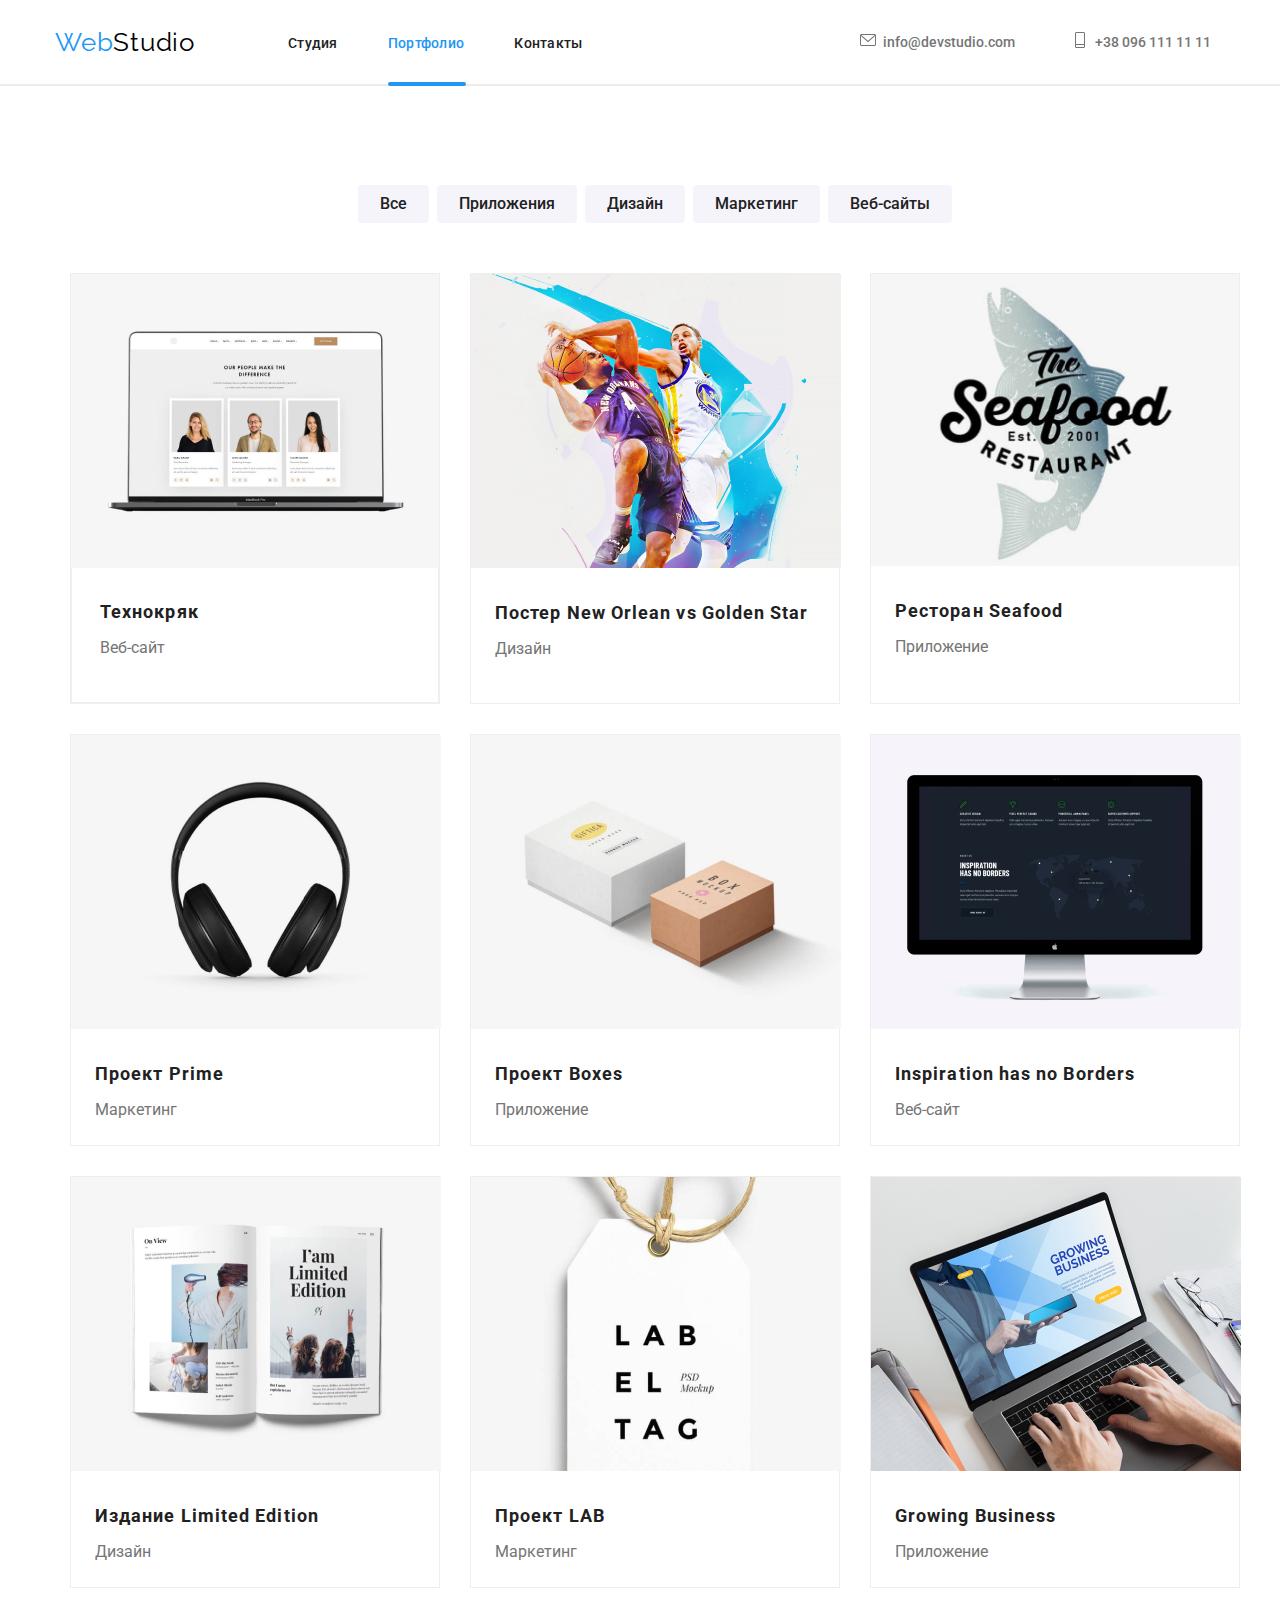
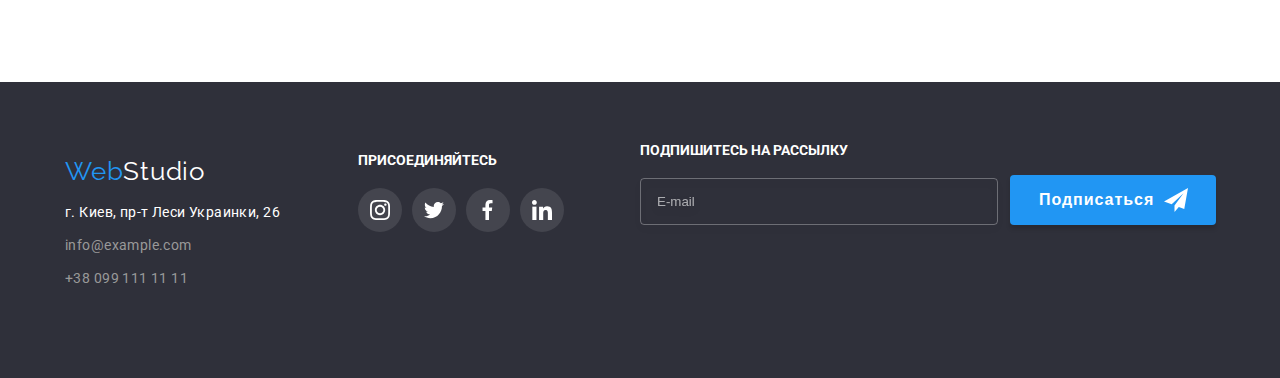
==== commit 4753b814: "Добавляет правки в моб.адаптив" ====
--- a/portfolio.html
+++ b/portfolio.html
@@ -169,13 +169,13 @@
                 <li class="text-footer">
         <a class="logo-blue-footer" href="./index.html" class="accent">Web<span class="logo-footer">Studio</span></a></li>
         <li class="text-footer">
-        <address class="footer-site-nav-list"><a href="https://www.google.com/maps/embed?pb=!1m18!1m12!1m3!1d2541.7794508425072!2d30.536197115730527!3d50.42658067947204!2m3!1f0!2f0!3f0!3m2!1i1024!2i768!4f13.1!3m3!1m2!1s0x40d4cf0e033ecbe9%3A0x57a4dffefec77da0!2z0LHRg9C7LiDQm9C10YHQuCDQo9C60YDQsNC40L3QutC4LCAyNiwg0JrQuNC10LIsIDAyMDAw!5e0!3m2!1sru!2sua!4v1602182648974!5m2!1sru!2sua" target="blanc"><span class="footer-text-color">г. Киев, пр-т Леси Украинки, 26 </span></a>
+        <address class="footer-site-nav-list"><a class="text-decoration" href="https://www.google.com/maps/embed?pb=!1m18!1m12!1m3!1d2541.7794508425072!2d30.536197115730527!3d50.42658067947204!2m3!1f0!2f0!3f0!3m2!1i1024!2i768!4f13.1!3m3!1m2!1s0x40d4cf0e033ecbe9%3A0x57a4dffefec77da0!2z0LHRg9C7LiDQm9C10YHQuCDQo9C60YDQsNC40L3QutC4LCAyNiwg0JrQuNC10LIsIDAyMDAw!5e0!3m2!1sru!2sua!4v1602182648974!5m2!1sru!2sua" target="blanc"><span class="footer-text-color">г. Киев, пр-т Леси Украинки, 26 </span></a>
         </address></li>
         <li class="text-footer">
-        <address class="footer-site-nav-list"><a href="mailto:info@example.com"><span class="footer-text-color-address">info@example.com </span></a>
+        <address class="footer-site-nav-list"><a class="text-decoration" href="mailto:info@example.com"><span class="footer-text-color-address">info@example.com </span></a>
         </address></li>
         <li class="text-footer">
-        <address class="footer-site-nav-list"><a href="tel:+380991111111"><span class="footer-text-color-address">+38 099 111 11 11 </span></a>
+        <address class="footer-site-nav-list"><a class="text-decoration" href="tel:+380991111111"><span class="footer-text-color-address">+38 099 111 11 11 </span></a>
         </address></li>
     </ul>
     </div>
--- a/css/main.min.css
+++ b/css/main.min.css
@@ -1,4 +1,4 @@
-.h1,h2,h3,h4,h5,h6{font-family:Roboto, sans-serif;color:#212121}.page{background-color:#fff;color:#757575;font-family:Roboto, sans-serif}.list{list-style:none;margin:0;padding:0}.link{color:inherit;text-decoration:none}ul{list-style:none}address{list-style:none}html{-webkit-box-sizing:border-box;box-sizing:border-box}*,*::before,*::after{-webkit-box-sizing:inherit;box-sizing:inherit}*{margin:0;padding:0}.container{width:1200px;margin:0 auto;padding-right:15px;padding-left:15px}@media screen and (max-width: 1199px){.container{width:100%}}.header-container{width:1200px;margin:0 auto;padding-top:auto;padding-bottom:auto;padding-right:15px;padding-left:15px}@media screen and (max-width: 1199px){.header-container{width:100%}}.h1,h2,h3,h4,h5,h6{font-family:Roboto, sans-serif;color:#212121}.page{background-color:#fff;color:#757575;font-family:Roboto, sans-serif}.list{list-style:none;margin:0;padding:0}.link{color:inherit;text-decoration:none}ul{list-style:none}address{list-style:none}html{-webkit-box-sizing:border-box;box-sizing:border-box}*,*::before,*::after{-webkit-box-sizing:inherit;box-sizing:inherit}*{margin:0;padding:0}.container{width:1200px;margin:0 auto;padding-right:15px;padding-left:15px}@media screen and (max-width: 1199px){.container{width:100%}}.header-container{width:1200px;margin:0 auto;padding-top:auto;padding-bottom:auto;padding-right:15px;padding-left:15px}@media screen and (max-width: 1199px){.header-container{width:100%}}.logo{color:#2196F3;font-family:Raleway, -apple-system, BlinkMacSystemFont, 'Segoe UI', Roboto, Oxygen, Ubuntu, Cantarell, 'Open Sans', 'Helvetica Neue', sans-serif;font-size:26px;line-height:1,19px;letter-spacing:0.03em;text-decoration:none;margin-right:93px;display:-webkit-inline-box;display:-ms-inline-flexbox;display:inline-flex}.logo-footer{color:white}@media screen and (max-width: 767px){.logo-footer{margin-bottom:20px}}.logo-blue-footer{color:#2196F3;font-family:Raleway, -apple-system, BlinkMacSystemFont, 'Segoe UI', Roboto, Oxygen, Ubuntu, Cantarell, 'Open Sans', 'Helvetica Neue', sans-serif;font-size:26px;line-height:1,19px;letter-spacing:0.03em;text-decoration:none;display:block}@media screen and (min-width: 768px){.logo-blue-footer{padding-left:0px;margin-right:93px}}.accent{color:black}.h1,h2,h3,h4,h5,h6{font-family:Roboto, sans-serif;color:#212121}.page{background-color:#fff;color:#757575;font-family:Roboto, sans-serif}.list{list-style:none;margin:0;padding:0}.link{color:inherit;text-decoration:none}ul{list-style:none}address{list-style:none}html{-webkit-box-sizing:border-box;box-sizing:border-box}*,*::before,*::after{-webkit-box-sizing:inherit;box-sizing:inherit}*{margin:0;padding:0}.container{width:1200px;margin:0 auto;padding-right:15px;padding-left:15px}@media screen and (max-width: 1199px){.container{width:100%}}.header-container{width:1200px;margin:0 auto;padding-top:auto;padding-bottom:auto;padding-right:15px;padding-left:15px}@media screen and (max-width: 1199px){.header-container{width:100%}}.site-nav-list{display:none;-webkit-box-align:center;-ms-flex-align:center;align-items:center}@media screen and (min-width: 768px){.site-nav-list{display:-webkit-inline-box;display:-ms-inline-flexbox;display:inline-flex}}.site-nav-list.a:hover,.site-nav-list.a:focus{color:#2196F3}.site-nav-list a{color:#212121;font-family:Roboto, sans-serif;font-style:normal;font-weight:500;font-size:14px;text-decoration:none;letter-spacing:0.02em;padding-right:50px}.site-nav-list .a .current{color:#2196F3}.site-nav-list-address{display:none;margin-left:170px}@media screen and (min-width: 768px){.site-nav-list-address{display:-webkit-box;display:-ms-flexbox;display:flex}}.site-nav-list-address .contacts-item+.item{margin-left:50px}.contacts-item{display:-webkit-box;display:-ms-flexbox;display:flex;margin-top:32px;margin-bottom:32px;padding-left:50px}.site-nav-list-address a{color:#757575;font-family:inherit;font-weight:500;font-size:14px;line-height:1,14px;text-decoration:none}.site-nav-list-address a:hover,.site-nav-list-address a:focus{color:#2196F3}.site-nav-list-address a.current{color:#2196F3}.site-nav .contacts-item:last-child{margin-right:0}.link.current{position:relative;color:#2196F3}.link.current::after{content:'';display:block;position:absolute;left:0;bottom:-30px;height:4px;width:50%;background-color:#2196F3;border-radius:2px}.link.currentSecond{position:relative;color:#2196F3}.link.currentSecond::after{content:'';display:block;position:absolute;left:0;bottom:-35px;height:4px;width:78px;background-color:#2196F3;border-radius:2px}.link:hover,.link:focus{color:#2196F3}.color-page{color:#2196F3}svg.address-link-icon{width:30px;height:16px;fill:#757575;-webkit-box-align:baseline;-ms-flex-align:baseline;align-items:baseline;padding-left:3px;padding-right:3px;float:left;overflow:hidden}.site-nav-list-address.address-link:focus .address-link-icon,.address-link:hover .address-link-icon{fill:#2196F3}li.contacts-item:focus,li.contacts-item:hover{fill:#2196F3}.menu-decoration a{text-decoration:none;color:#212121}.mobile-menu{position:absolute;left:0;right:0;background-color:#ffffff;-webkit-box-shadow:0px 4px 8px rgba(0,0,0,0.04),0px 2px 4px rgba(0,0,0,0.08),0px 1px 3px rgba(0,0,0,0.16);box-shadow:0px 4px 8px rgba(0,0,0,0.04),0px 2px 4px rgba(0,0,0,0.08),0px 1px 3px rgba(0,0,0,0.16);padding-top:60px;padding-bottom:60px;opacity:0;visibility:hidden;color:#212121;font-family:Roboto, sans-serif;font-style:normal;font-weight:500;font-size:18px;text-decoration:none;letter-spacing:0.02em;padding-right:50px}@media screen and (min-width: 768px){.mobile-menu{display:none}}.mobile-menu.is--open{opacity:1;visibility:visible}.mobile-menu-list{text-align:center}.mobile-menu-item{margin-bottom:40px}.mobile-menu-contacts-item:not(:last-child){margin-bottom:16px}.mobile-address-link-icon{width:30px;height:16px;fill:#757575;-webkit-box-align:baseline;-ms-flex-align:baseline;align-items:baseline;padding-left:3px;padding-right:3px;float:center;overflow:hidden}.site-nav-list{display:none;-webkit-box-align:center;-ms-flex-align:center;align-items:center}@media screen and (min-width: 768px){.site-nav-list{display:-webkit-inline-box;display:-ms-inline-flexbox;display:inline-flex}}.site-nav-list.a:hover,.site-nav-list.a:focus{color:#2196F3}.site-nav-list a{color:#212121;font-family:Roboto, sans-serif;font-style:normal;font-weight:500;font-size:14px;text-decoration:none;letter-spacing:0.02em;padding-right:50px}.site-nav-list .a .current{color:#2196F3}.site-nav-list-address{display:none;margin-left:170px}@media screen and (min-width: 768px){.site-nav-list-address{display:-webkit-box;display:-ms-flexbox;display:flex}}.site-nav-list-address .contacts-item+.item{margin-left:50px}.contacts-item{display:-webkit-box;display:-ms-flexbox;display:flex;margin-top:32px;margin-bottom:32px;padding-left:50px}.site-nav-list-address a{color:#757575;font-family:inherit;font-weight:500;font-size:14px;line-height:1,14px;text-decoration:none}.site-nav-list-address a:hover,.site-nav-list-address a:focus{color:#2196F3}.site-nav-list-address a.current{color:#2196F3}.site-nav .contacts-item:last-child{margin-right:0}.link.current{position:relative;color:#2196F3}.link.current::after{content:'';display:block;position:absolute;left:0;bottom:-30px;height:4px;width:50%;background-color:#2196F3;border-radius:2px}.link.currentSecond{position:relative;color:#2196F3}.link.currentSecond::after{content:'';display:block;position:absolute;left:0;bottom:-35px;height:4px;width:78px;background-color:#2196F3;border-radius:2px}.link:hover,.link:focus{color:#2196F3}.color-page{color:#2196F3}svg.address-link-icon{width:30px;height:16px;fill:#757575;-webkit-box-align:baseline;-ms-flex-align:baseline;align-items:baseline;padding-left:3px;padding-right:3px;float:left;overflow:hidden}.site-nav-list-address.address-link:focus .address-link-icon,.address-link:hover .address-link-icon{fill:#2196F3}li.contacts-item:focus,li.contacts-item:hover{fill:#2196F3}.menu-decoration a{text-decoration:none;color:#212121}.mobile-menu{position:absolute;left:0;right:0;background-color:#ffffff;-webkit-box-shadow:0px 4px 8px rgba(0,0,0,0.04),0px 2px 4px rgba(0,0,0,0.08),0px 1px 3px rgba(0,0,0,0.16);box-shadow:0px 4px 8px rgba(0,0,0,0.04),0px 2px 4px rgba(0,0,0,0.08),0px 1px 3px rgba(0,0,0,0.16);padding-top:60px;padding-bottom:60px;opacity:0;visibility:hidden;color:#212121;font-family:Roboto, sans-serif;font-style:normal;font-weight:500;font-size:18px;text-decoration:none;letter-spacing:0.02em;padding-right:50px}@media screen and (min-width: 768px){.mobile-menu{display:none}}.mobile-menu.is--open{opacity:1;visibility:visible}.mobile-menu-list{text-align:center}.mobile-menu-item{margin-bottom:40px}.mobile-menu-contacts-item:not(:last-child){margin-bottom:16px}.mobile-address-link-icon{width:30px;height:16px;fill:#757575;-webkit-box-align:baseline;-ms-flex-align:baseline;align-items:baseline;padding-left:3px;padding-right:3px;float:center;overflow:hidden}.main-nav{display:-webkit-inline-box;display:-ms-inline-flexbox;display:inline-flex;-webkit-box-align:center;-ms-flex-align:center;align-items:center}@media screen and (max-width: 767px){.main-nav{margin-bottom:16px;margin-top:16px;-webkit-box-pack:justify;-ms-flex-pack:justify;justify-content:space-between;-webkit-box-flex:1;-ms-flex-positive:1;flex-grow:1;width:100%}}.site-nav-list{display:none;-webkit-box-align:center;-ms-flex-align:center;align-items:center}@media screen and (min-width: 768px){.site-nav-list{display:-webkit-inline-box;display:-ms-inline-flexbox;display:inline-flex}}.site-nav-list.a:hover,.site-nav-list.a:focus{color:#2196F3}.site-nav-list a{color:#212121;font-family:Roboto, sans-serif;font-style:normal;font-weight:500;font-size:14px;text-decoration:none;letter-spacing:0.02em;padding-right:50px}.site-nav-list .a .current{color:#2196F3}.site-nav-list-address{display:none;margin-left:170px}@media screen and (min-width: 768px){.site-nav-list-address{display:-webkit-box;display:-ms-flexbox;display:flex}}.site-nav-list-address .contacts-item+.item{margin-left:50px}.contacts-item{display:-webkit-box;display:-ms-flexbox;display:flex;margin-top:32px;margin-bottom:32px;padding-left:50px}.site-nav-list-address a{color:#757575;font-family:inherit;font-weight:500;font-size:14px;line-height:1,14px;text-decoration:none}.site-nav-list-address a:hover,.site-nav-list-address a:focus{color:#2196F3}.site-nav-list-address a.current{color:#2196F3}.site-nav .contacts-item:last-child{margin-right:0}.link.current{position:relative;color:#2196F3}.link.current::after{content:'';display:block;position:absolute;left:0;bottom:-30px;height:4px;width:50%;background-color:#2196F3;border-radius:2px}.link.currentSecond{position:relative;color:#2196F3}.link.currentSecond::after{content:'';display:block;position:absolute;left:0;bottom:-35px;height:4px;width:78px;background-color:#2196F3;border-radius:2px}.link:hover,.link:focus{color:#2196F3}.color-page{color:#2196F3}svg.address-link-icon{width:30px;height:16px;fill:#757575;-webkit-box-align:baseline;-ms-flex-align:baseline;align-items:baseline;padding-left:3px;padding-right:3px;float:left;overflow:hidden}.site-nav-list-address.address-link:focus .address-link-icon,.address-link:hover .address-link-icon{fill:#2196F3}li.contacts-item:focus,li.contacts-item:hover{fill:#2196F3}.menu-decoration a{text-decoration:none;color:#212121}.mobile-menu{position:absolute;left:0;right:0;background-color:#ffffff;-webkit-box-shadow:0px 4px 8px rgba(0,0,0,0.04),0px 2px 4px rgba(0,0,0,0.08),0px 1px 3px rgba(0,0,0,0.16);box-shadow:0px 4px 8px rgba(0,0,0,0.04),0px 2px 4px rgba(0,0,0,0.08),0px 1px 3px rgba(0,0,0,0.16);padding-top:60px;padding-bottom:60px;opacity:0;visibility:hidden;color:#212121;font-family:Roboto, sans-serif;font-style:normal;font-weight:500;font-size:18px;text-decoration:none;letter-spacing:0.02em;padding-right:50px}@media screen and (min-width: 768px){.mobile-menu{display:none}}.mobile-menu.is--open{opacity:1;visibility:visible}.mobile-menu-list{text-align:center}.mobile-menu-item{margin-bottom:40px}.mobile-menu-contacts-item:not(:last-child){margin-bottom:16px}.mobile-address-link-icon{width:30px;height:16px;fill:#757575;-webkit-box-align:baseline;-ms-flex-align:baseline;align-items:baseline;padding-left:3px;padding-right:3px;float:center;overflow:hidden}.section-title{color:#212121;font-weight:700;font-size:36px;line-height:1,7px;letter-spacing:0.03em;padding-bottom:50px}.section-details{width:100%;margin:0 auto;padding-right:15px;padding-left:15px;padding-top:94px}@media screen and (min-width: 768px){.section-details{display:-webkit-box;display:-ms-flexbox;display:flex;padding-bottom:94px}}.heading{margin:0;font-size:14px;text-align:left}@media screen and (max-width: 767px){.heading{text-align:center}}@media screen and (min-width: 768px){.heading{display:-webkit-box;display:-ms-flexbox;display:flex}}.main-paragraph-h2{font-weight:400;font-size:14px;line-height:1,7px;margin-top:4px;-ms-flex-wrap:wrap;flex-wrap:wrap;width:100%;text-align:left}@media screen and (max-width: 767px){.main-paragraph-h2{padding-bottom:30px}}@media screen and (min-width: 768px){.main-paragraph-h2{margin-right:20px}}@media screen and (min-width: 768px){.features .section-details{display:-webkit-box;display:-ms-flexbox;display:flex;padding:94px 0px}}@media screen and (min-width: 768px){.section-details .items{width:calc((100% - 90px) / 2)}}@media screen and (min-width: 1200px){.section-details .items .section-details .items{width:calc((100% - 90px) / 4)}}@media screen and (min-width: 768px){.section-details .items:not(:last-child){margin-right:30px}}.section-details .items::before{display:block;content:'';height:120px;background-color:#f5f4fa;background-repeat:no-repeat;background-position:center;border-radius:4px}.section-details .items:nth-child(1)::before{background-image:url(../images/images-hm4/antena.svg)}.section-details .items:nth-child(2)::before{background-image:url(../images/images-hm4/clock.svg)}.section-details .items:nth-child(3)::before{background-image:url(../images/images-hm4/diagramm.svg)}.section-details .items:nth-child(4)::before{background-image:url(../images/images-hm4/astronaut.svg)}.features .heading{margin-top:30px;margin-bottom:0px;color:#212121;font-family:Roboto;font-weight:700;font-size:14px;line-height:1.14;text-transform:uppercase}.features .main-paragraph-h2{margin-top:10px;margin-bottom:0;color:#757575;font-family:Roboto;font-weight:400;font-size:14px;line-height:1.7}.hero-name{color:#FFFFFF}.hero-title{color:#212121;font-style:400;font-weight:900;font-size:44px;line-height:1,36px;text-align:center;padding-bottom:30px}.center{text-align:center;border:1px solid #0000}.main-container{margin:0 auto;padding-right:15px;padding-left:15px;padding-top:200px;padding-bottom:280px;background-color:#2f303a;text-align:center;background-repeat:no-repeat;background-size:cover}@media screen and (max-width: 767px){.main-container{background-image:-webkit-gradient(linear, left top, right top, from(rgba(47,48,58,0.4)), to(rgba(47,48,58,0.4))),url("../images/images-hm4/mobile-header.jpg");background-image:linear-gradient(to right, rgba(47,48,58,0.4), rgba(47,48,58,0.4)),url("../images/images-hm4/mobile-header.jpg")}}@media screen and (min-width: 768px){.main-container{background-image:-webkit-gradient(linear, left top, right top, from(rgba(47,48,58,0.4)), to(rgba(47,48,58,0.4))),url("../images/images-hm4/tablet-header.jpg");background-image:linear-gradient(to right, rgba(47,48,58,0.4), rgba(47,48,58,0.4)),url("../images/images-hm4/tablet-header.jpg")}}@media screen and (min-width: 1200px){.main-container{background-image:-webkit-gradient(linear, left top, right top, from(rgba(47,48,58,0.4)), to(rgba(47,48,58,0.4))),url("../images/images-hm4/Img2optim.jpg");background-image:linear-gradient(to right, rgba(47,48,58,0.4), rgba(47,48,58,0.4)),url("../images/images-hm4/Img2optim.jpg")}}.hero-name{color:#FFFFFF}.hero-title{color:#212121;font-style:400;font-weight:900;font-size:44px;line-height:1,36px;text-align:center;padding-bottom:30px}.center{text-align:center;border:1px solid #0000}.main-container{margin:0 auto;padding-right:15px;padding-left:15px;padding-top:200px;padding-bottom:280px;background-color:#2f303a;text-align:center;background-repeat:no-repeat;background-size:cover}@media screen and (max-width: 767px){.main-container{background-image:-webkit-gradient(linear, left top, right top, from(rgba(47,48,58,0.4)), to(rgba(47,48,58,0.4))),url("../images/images-hm4/mobile-header.jpg");background-image:linear-gradient(to right, rgba(47,48,58,0.4), rgba(47,48,58,0.4)),url("../images/images-hm4/mobile-header.jpg")}}@media screen and (min-width: 768px){.main-container{background-image:-webkit-gradient(linear, left top, right top, from(rgba(47,48,58,0.4)), to(rgba(47,48,58,0.4))),url("../images/images-hm4/tablet-header.jpg");background-image:linear-gradient(to right, rgba(47,48,58,0.4), rgba(47,48,58,0.4)),url("../images/images-hm4/tablet-header.jpg")}}@media screen and (min-width: 1200px){.main-container{background-image:-webkit-gradient(linear, left top, right top, from(rgba(47,48,58,0.4)), to(rgba(47,48,58,0.4))),url("../images/images-hm4/Img2optim.jpg");background-image:linear-gradient(to right, rgba(47,48,58,0.4), rgba(47,48,58,0.4)),url("../images/images-hm4/Img2optim.jpg")}}.button-primary{background-color:#2196F3;color:#E5E5E5;border-color:transparent;display:inline-block;min-width:200px;border-radius:4px;padding:10px 32px;text-align:center}.button{color:#2196F3;font-family:inherit;background-color:#E5E5E5;font-size:16px;line-height:1,8px;font-weight:700;text-decoration:none;padding:12px 24px;display:inline-block;border:1px solid black}.filter .link-filter{padding:6px 22px;font-family:Roboto;font-weight:500;font-size:16px;line-height:1.6;text-align:center;color:#212121;background:#f5f4fa;border-radius:4px;border:0}.filter .link-filter:hover,.link-filter:focus{background:#2196F3;color:#ffffff;-webkit-box-shadow:0px 3px 1px rgba(0,0,0,0.1),0px 1px 2px rgba(0,0,0,0.08),0px 2px 2px rgba(0,0,0,0.12);box-shadow:0px 3px 1px rgba(0,0,0,0.1),0px 1px 2px rgba(0,0,0,0.08),0px 2px 2px rgba(0,0,0,0.12)}.footer-form-container button{margin-left:12px;padding-top:10px;padding-right:28px;padding-bottom:10px;padding-left:29px;-webkit-box-align:center;-ms-flex-align:center;align-items:center;font-weight:700;font-size:16px;line-height:1.875;letter-spacing:0.06em;color:#ffffff;background-color:#2196F3;border:0;-webkit-box-shadow:0px 4px 4px rgba(0,0,0,0.15);box-shadow:0px 4px 4px rgba(0,0,0,0.15);border-radius:4px}@media screen and (min-width: 768px){.footer-form-container button{display:-webkit-box;display:-ms-flexbox;display:flex}}.mobile-menu-btn{display:none;width:35px;height:35px}@media screen and (max-width: 767px){.mobile-menu-btn{display:block}}.menu-link::after{content:"";display:block;width:50%;height:4px;background-color:#2196F3;border-radius:2px}.mobile-link::after{content:"";display:block;width:10%;height:4px;background-color:#2196F3;border-radius:2px;margin-top:8px;text-align:center}.line-container{margin-left:auto;margin-right:auto;outline:1px solid #ECECEC}.line-container{margin-left:auto;margin-right:auto;width:1600px;outline:1px solid #ECECEC}@media screen and (min-width: 768px){.portfolio .filter{display:-webkit-box;display:-ms-flexbox;display:flex;-webkit-box-pack:center;-ms-flex-pack:center;justify-content:center}}@media screen and (min-width: 768px){.portfolio .filter-items:not(:last-child){margin-right:8px}}.portfolio .filter-items{display:inline}.container.portfolio-padding{padding-top:100px;padding-bottom:50px;text-align:center}.container.portfolio-padding-img{padding-bottom:94px}.portfolio .content{display:block}@media screen and (min-width: 768px){.portfolio .content{display:-webkit-box;display:-ms-flexbox;display:flex;-ms-flex-wrap:wrap;flex-wrap:wrap}}@media screen and (min-width: 768px){.portfolio .content-items{width:calc((100% - 60px) / 3);border:1px solid #eeeeee}}@media screen and (min-width: 768px){.portfolio .content-items:not(:nth-child(3n)){margin-right:30px}}@media screen and (min-width: 768px){.portfolio .content-items:not(:nth-child(-n+3)){margin-top:30px}}@media screen and (max-width: 767px){.portfolio .content-items:last-child{padding-bottom:30px}}li.content-items:hover,.content-items:focus{-webkit-box-shadow:0px 1px 1px rgba(0,0,0,0.12),0px 4px 4px rgba(0,0,0,0.06),1px 4px 6px rgba(0,0,0,0.16);box-shadow:0px 1px 1px rgba(0,0,0,0.12),0px 4px 4px rgba(0,0,0,0.06),1px 4px 6px rgba(0,0,0,0.16)}.content .title{margin-top:20px;padding-left:24px;color:#212121;font-family:Roboto;font-weight:700;font-size:18px;line-height:2;letter-spacing:0.06em}.content .type{margin-top:4px;padding-left:24px;color:#757575;font-family:Roboto;font-weight:400;font-size:16px;line-height:1.8;padding-bottom:20px}.content-overlay{position:relative;display:-webkit-box;display:-ms-flexbox;display:flex;-webkit-box-align:center;-ms-flex-align:center;align-items:center;overflow:hidden}.content-overlay::before{content:"";position:absolute;width:100%;height:100%;background:rgba(33,150,243,0.9);opacity:0;-webkit-transition-property:opacity, -webkit-transform;transition-property:opacity, -webkit-transform;transition-property:opacity, transform;transition-property:opacity, transform, -webkit-transform;-webkit-transition-duration:250ms;transition-duration:250ms;-webkit-transition-timing-function:cubic-bezier(0.4, 0, 0.2, 1);transition-timing-function:cubic-bezier(0.4, 0, 0.2, 1);-webkit-transform:translateY(100%);transform:translateY(100%)}.content .img-item:hover .content-overlay::before,.content .img-item:focus .content-overlay::before{opacity:1;-webkit-transform:translateY(0);transform:translateY(0)}.content-overlay>.description{position:absolute;margin-top:0;margin-bottom:0;padding-right:24px;padding-left:24px;font-size:18px;line-height:1.555;color:#ffffff;opacity:0;-webkit-transition-property:opacity, -webkit-transform;transition-property:opacity, -webkit-transform;transition-property:opacity, transform;transition-property:opacity, transform, -webkit-transform;-webkit-transition-duration:250ms;transition-duration:250ms;-webkit-transition-timing-function:cubic-bezier(0.4, 0, 0.2, 1);transition-timing-function:cubic-bezier(0.4, 0, 0.2, 1);-webkit-transform:translateY(100%);transform:translateY(100%)}.content .img-item:hover .description,.content .img-item:focus .description{opacity:1;-webkit-transform:translateY(0);transform:translateY(0)}.portfolio-meta .color-type{color:#757575;font-family:Roboto;font-weight:400;font-size:16px;line-height:1.8;padding-bottom:20px;margin-top:4px;padding-left:4px}.img-item{text-decoration:none}.portfolio-title{margin-top:6px;padding-left:4px;color:#212121;font-family:Roboto;font-weight:700;font-size:18px;line-height:2;letter-spacing:0.06em}.portfolio-meta{padding:20px 24px;border-right:1px solid #eeeeee;border-bottom:1px solid #eeeeee;border-left:1px solid #eeeeee;border-top:none;-webkit-box-sizing:border-box;box-sizing:border-box}@media screen and (max-width: 767px){.portfolio-meta{width:88%}}.portfolio-actions:focus,.portfolio-actions:hover{opacity:1;-webkit-transform:translateY(0);transform:translateY(0);color:white;position:relative}.button-primary{background-color:#2196F3;color:#E5E5E5;border-color:transparent;display:inline-block;min-width:200px;border-radius:4px;padding:10px 32px;text-align:center}.button{color:#2196F3;font-family:inherit;background-color:#E5E5E5;font-size:16px;line-height:1,8px;font-weight:700;text-decoration:none;padding:12px 24px;display:inline-block;border:1px solid black}.filter .link-filter{padding:6px 22px;font-family:Roboto;font-weight:500;font-size:16px;line-height:1.6;text-align:center;color:#212121;background:#f5f4fa;border-radius:4px;border:0}.filter .link-filter:hover,.link-filter:focus{background:#2196F3;color:#ffffff;-webkit-box-shadow:0px 3px 1px rgba(0,0,0,0.1),0px 1px 2px rgba(0,0,0,0.08),0px 2px 2px rgba(0,0,0,0.12);box-shadow:0px 3px 1px rgba(0,0,0,0.1),0px 1px 2px rgba(0,0,0,0.08),0px 2px 2px rgba(0,0,0,0.12)}.footer-form-container button{margin-left:12px;padding-top:10px;padding-right:28px;padding-bottom:10px;padding-left:29px;-webkit-box-align:center;-ms-flex-align:center;align-items:center;font-weight:700;font-size:16px;line-height:1.875;letter-spacing:0.06em;color:#ffffff;background-color:#2196F3;border:0;-webkit-box-shadow:0px 4px 4px rgba(0,0,0,0.15);box-shadow:0px 4px 4px rgba(0,0,0,0.15);border-radius:4px}@media screen and (min-width: 768px){.footer-form-container button{display:-webkit-box;display:-ms-flexbox;display:flex}}.mobile-menu-btn{display:none;width:35px;height:35px}@media screen and (max-width: 767px){.mobile-menu-btn{display:block}}.container.portfolio-padding-img{padding-bottom:94px}.portfolio .content{display:block}@media screen and (min-width: 768px){.portfolio .content{display:-webkit-box;display:-ms-flexbox;display:flex;-ms-flex-wrap:wrap;flex-wrap:wrap}}@media screen and (min-width: 768px){.portfolio .content-items{width:calc((100% - 60px) / 3);border:1px solid #eeeeee}}@media screen and (min-width: 768px){.portfolio .content-items:not(:nth-child(3n)){margin-right:30px}}@media screen and (min-width: 768px){.portfolio .content-items:not(:nth-child(-n+3)){margin-top:30px}}@media screen and (max-width: 767px){.portfolio .content-items:last-child{padding-bottom:30px}}li.content-items:hover,.content-items:focus{-webkit-box-shadow:0px 1px 1px rgba(0,0,0,0.12),0px 4px 4px rgba(0,0,0,0.06),1px 4px 6px rgba(0,0,0,0.16);box-shadow:0px 1px 1px rgba(0,0,0,0.12),0px 4px 4px rgba(0,0,0,0.06),1px 4px 6px rgba(0,0,0,0.16)}.content .title{margin-top:20px;padding-left:24px;color:#212121;font-family:Roboto;font-weight:700;font-size:18px;line-height:2;letter-spacing:0.06em}.content .type{margin-top:4px;padding-left:24px;color:#757575;font-family:Roboto;font-weight:400;font-size:16px;line-height:1.8;padding-bottom:20px}.content-overlay{position:relative;display:-webkit-box;display:-ms-flexbox;display:flex;-webkit-box-align:center;-ms-flex-align:center;align-items:center;overflow:hidden}.content-overlay::before{content:"";position:absolute;width:100%;height:100%;background:rgba(33,150,243,0.9);opacity:0;-webkit-transition-property:opacity, -webkit-transform;transition-property:opacity, -webkit-transform;transition-property:opacity, transform;transition-property:opacity, transform, -webkit-transform;-webkit-transition-duration:250ms;transition-duration:250ms;-webkit-transition-timing-function:cubic-bezier(0.4, 0, 0.2, 1);transition-timing-function:cubic-bezier(0.4, 0, 0.2, 1);-webkit-transform:translateY(100%);transform:translateY(100%)}.content .img-item:hover .content-overlay::before,.content .img-item:focus .content-overlay::before{opacity:1;-webkit-transform:translateY(0);transform:translateY(0)}.content-overlay>.description{position:absolute;margin-top:0;margin-bottom:0;padding-right:24px;padding-left:24px;font-size:18px;line-height:1.555;color:#ffffff;opacity:0;-webkit-transition-property:opacity, -webkit-transform;transition-property:opacity, -webkit-transform;transition-property:opacity, transform;transition-property:opacity, transform, -webkit-transform;-webkit-transition-duration:250ms;transition-duration:250ms;-webkit-transition-timing-function:cubic-bezier(0.4, 0, 0.2, 1);transition-timing-function:cubic-bezier(0.4, 0, 0.2, 1);-webkit-transform:translateY(100%);transform:translateY(100%)}.content .img-item:hover .description,.content .img-item:focus .description{opacity:1;-webkit-transform:translateY(0);transform:translateY(0)}.portfolio-meta .color-type{color:#757575;font-family:Roboto;font-weight:400;font-size:16px;line-height:1.8;padding-bottom:20px;margin-top:4px;padding-left:4px}.img-item{text-decoration:none}.portfolio-title{margin-top:6px;padding-left:4px;color:#212121;font-family:Roboto;font-weight:700;font-size:18px;line-height:2;letter-spacing:0.06em}.portfolio-meta{padding:20px 24px;border-right:1px solid #eeeeee;border-bottom:1px solid #eeeeee;border-left:1px solid #eeeeee;border-top:none;-webkit-box-sizing:border-box;box-sizing:border-box}@media screen and (max-width: 767px){.portfolio-meta{width:88%}}.portfolio-actions:focus,.portfolio-actions:hover{opacity:1;-webkit-transform:translateY(0);transform:translateY(0);color:white;position:relative}.footer-background{background-color:#2F303A;font-style:normal;font-weight:normal;font-size:14px;line-height:24px;font-family:Roboto;letter-spacing:0.02em}.text-decoration{text-decoration:none}.footer-site-nav-list{display:-webkit-inline-box;display:-ms-inline-flexbox;display:inline-flex}@media screen and (max-width: 767px){.footer-site-nav-list{-webkit-box-align:center;-ms-flex-align:center;align-items:center;font-family:Roboto;font-style:normal;font-weight:normal;font-size:14px;line-height:24px;letter-spacing:0.03em;height:21px;text-decoration:none;float:center}}@media screen and (min-width: 1200px){.footer-site-nav-list{display:-webkit-inline-box;display:-ms-inline-flexbox;display:inline-flex;float:left}}.footer-text-color{color:#FFFFFF}.column{width:100%;text-align:center;padding:10px}@media screen and (min-width: 768px){.column{float:left;width:25%}}.row:after{content:"";display:table;clear:both}.footer-text-color-address{color:#999}.background-lengthening{background-color:#2F303A}.background-lengthening-footer{background-color:#2F303A;width:100%;padding-bottom:60px;padding-top:60px}@media screen and (min-width: 768px){.background-lengthening-footer{display:-webkit-box;display:-ms-flexbox;display:flex;margin:0 auto}}.text-footer{display:block;padding-bottom:9px}@media screen and (max-width: 767px){.text-footer{text-align:center}}.footer-nav-list{font-family:Roboto, sans-serif;font-style:normal;font-weight:400;font-size:14px;text-decoration:none}.footer-nav-list-address a{color:#757575;font-family:inherit;font-weight:400;font-size:14px;line-height:1,5px;text-decoration:none}.footer .address{margin-top:20px;font-style:normal}.footer .map{color:#ffffff;font-family:Roboto;font-weight:400;font-size:14px;line-height:1.7;text-decoration:none}.footer .link{display:block;margin-top:9px;text-align:center;color:rgba(255,255,255,0.6);font-family:Roboto;font-weight:400;font-size:14px;line-height:1.7}.container.footer-padding{display:block;padding-top:60px;padding-bottom:60px;padding-right:0}.footer{background-color:var(--heder-footer-bg)}.footer .logo{display:inline-block;font-family:Raleway;font-weight:700;font-size:26px;line-height:1.2;color:#2196F3;text-decoration:none}.footer .logo-text{color:#ffffff}.footer .address{margin-top:20px;font-style:normal}.footer .map{color:#ffffff;font-family:Roboto;font-weight:400;font-size:14px;line-height:1.7;text-decoration:none}.footer .link{margin-top:9px;color:rgba(255,255,255,0.6);font-family:Roboto;font-weight:400;font-size:14px;line-height:1.7;text-decoration:none}.footer-join{display:block;margin-left:215px}.footer-join-title{margin-top:10;margin-bottom:0;font-weight:700;font-size:14px;line-height:1.142;text-transform:uppercase;color:#ffffff;margin-right:10px}.container.footer-padding{margin-right:70px}.footer-networks{display:-webkit-box;display:-ms-flexbox;display:flex;margin-top:20px;padding-top:0px}@media screen and (max-width: 767px){.footer-networks{-webkit-box-pack:center;-ms-flex-pack:center;justify-content:center}}@media screen and (min-width: 768px){.footer-networks{padding-right:100px}}.footer-form{text-align:center}@media screen and (min-width: 768px){.footer-form{display:-webkit-box;display:-ms-flexbox;display:flex;-webkit-box-align:end;-ms-flex-align:end;align-items:flex-end}}.footer-mai-input{margin-bottom:20px}@media screen and (min-width: 768px){.footer-mai-input{display:-webkit-box;display:-ms-flexbox;display:flex;-webkit-box-orient:vertical;-webkit-box-direction:normal;-ms-flex-direction:column;flex-direction:column}}.footer-mai-input .helper::-webkit-input-placeholder{color:rgba(255,255,255,0.6)}.footer-mai-input .helper:-ms-input-placeholder{color:rgba(255,255,255,0.6)}.footer-mai-input .helper::-ms-input-placeholder{color:rgba(255,255,255,0.6)}.footer-mai-input .helper::placeholder{color:rgba(255,255,255,0.6)}.footer-mai-input label{font-weight:700;font-size:14px;line-height:1.142;text-transform:uppercase;color:#ffffff}.footer-mai-input input{margin-top:20px;padding-top:15px;padding-right:16px;padding-bottom:15px;padding-left:16px;width:358px;color:white;border:1px solid rgba(255,255,255,0.3);-webkit-filter:drop-shadow(0px 4px 4px rgba(0,0,0,0.15));filter:drop-shadow(0px 4px 4px rgba(0,0,0,0.15));border-radius:4px;background-color:transparent}.footer-form-container{float:left}div.background-lengthening-footer{margin:0px auto;width:100%}.footer-form-icon{margin-left:10px;fill:#FFFFFF}.h1,h2,h3,h4,h5,h6{font-family:Roboto, sans-serif;color:#212121}.page{background-color:#fff;color:#757575;font-family:Roboto, sans-serif}.list{list-style:none;margin:0;padding:0}.link{color:inherit;text-decoration:none}ul{list-style:none}address{list-style:none}html{-webkit-box-sizing:border-box;box-sizing:border-box}*,*::before,*::after{-webkit-box-sizing:inherit;box-sizing:inherit}*{margin:0;padding:0}.container{width:1200px;margin:0 auto;padding-right:15px;padding-left:15px}@media screen and (max-width: 1199px){.container{width:100%}}.header-container{width:1200px;margin:0 auto;padding-top:auto;padding-bottom:auto;padding-right:15px;padding-left:15px}@media screen and (max-width: 1199px){.header-container{width:100%}}.footer-background{background-color:#2F303A;font-style:normal;font-weight:normal;font-size:14px;line-height:24px;font-family:Roboto;letter-spacing:0.02em}.text-decoration{text-decoration:none}.footer-site-nav-list{display:-webkit-inline-box;display:-ms-inline-flexbox;display:inline-flex}@media screen and (max-width: 767px){.footer-site-nav-list{-webkit-box-align:center;-ms-flex-align:center;align-items:center;font-family:Roboto;font-style:normal;font-weight:normal;font-size:14px;line-height:24px;letter-spacing:0.03em;height:21px;text-decoration:none;float:center}}@media screen and (min-width: 1200px){.footer-site-nav-list{display:-webkit-inline-box;display:-ms-inline-flexbox;display:inline-flex;float:left}}.footer-text-color{color:#FFFFFF}.column{width:100%;text-align:center;padding:10px}@media screen and (min-width: 768px){.column{float:left;width:25%}}.row:after{content:"";display:table;clear:both}.footer-text-color-address{color:#999}.background-lengthening{background-color:#2F303A}.background-lengthening-footer{background-color:#2F303A;width:100%;padding-bottom:60px;padding-top:60px}@media screen and (min-width: 768px){.background-lengthening-footer{display:-webkit-box;display:-ms-flexbox;display:flex;margin:0 auto}}.text-footer{display:block;padding-bottom:9px}@media screen and (max-width: 767px){.text-footer{text-align:center}}.footer-nav-list{font-family:Roboto, sans-serif;font-style:normal;font-weight:400;font-size:14px;text-decoration:none}.footer-nav-list-address a{color:#757575;font-family:inherit;font-weight:400;font-size:14px;line-height:1,5px;text-decoration:none}.footer .address{margin-top:20px;font-style:normal}.footer .map{color:#ffffff;font-family:Roboto;font-weight:400;font-size:14px;line-height:1.7;text-decoration:none}.footer .link{display:block;margin-top:9px;text-align:center;color:rgba(255,255,255,0.6);font-family:Roboto;font-weight:400;font-size:14px;line-height:1.7}.container.footer-padding{display:block;padding-top:60px;padding-bottom:60px;padding-right:0}.footer{background-color:var(--heder-footer-bg)}.footer .logo{display:inline-block;font-family:Raleway;font-weight:700;font-size:26px;line-height:1.2;color:#2196F3;text-decoration:none}.footer .logo-text{color:#ffffff}.footer .address{margin-top:20px;font-style:normal}.footer .map{color:#ffffff;font-family:Roboto;font-weight:400;font-size:14px;line-height:1.7;text-decoration:none}.footer .link{margin-top:9px;color:rgba(255,255,255,0.6);font-family:Roboto;font-weight:400;font-size:14px;line-height:1.7;text-decoration:none}.footer-join{display:block;margin-left:215px}.footer-join-title{margin-top:10;margin-bottom:0;font-weight:700;font-size:14px;line-height:1.142;text-transform:uppercase;color:#ffffff;margin-right:10px}.container.footer-padding{margin-right:70px}.footer-networks{display:-webkit-box;display:-ms-flexbox;display:flex;margin-top:20px;padding-top:0px}@media screen and (max-width: 767px){.footer-networks{-webkit-box-pack:center;-ms-flex-pack:center;justify-content:center}}@media screen and (min-width: 768px){.footer-networks{padding-right:100px}}.footer-form{text-align:center}@media screen and (min-width: 768px){.footer-form{display:-webkit-box;display:-ms-flexbox;display:flex;-webkit-box-align:end;-ms-flex-align:end;align-items:flex-end}}.footer-mai-input{margin-bottom:20px}@media screen and (min-width: 768px){.footer-mai-input{display:-webkit-box;display:-ms-flexbox;display:flex;-webkit-box-orient:vertical;-webkit-box-direction:normal;-ms-flex-direction:column;flex-direction:column}}.footer-mai-input .helper::-webkit-input-placeholder{color:rgba(255,255,255,0.6)}.footer-mai-input .helper:-ms-input-placeholder{color:rgba(255,255,255,0.6)}.footer-mai-input .helper::-ms-input-placeholder{color:rgba(255,255,255,0.6)}.footer-mai-input .helper::placeholder{color:rgba(255,255,255,0.6)}.footer-mai-input label{font-weight:700;font-size:14px;line-height:1.142;text-transform:uppercase;color:#ffffff}.footer-mai-input input{margin-top:20px;padding-top:15px;padding-right:16px;padding-bottom:15px;padding-left:16px;width:358px;color:white;border:1px solid rgba(255,255,255,0.3);-webkit-filter:drop-shadow(0px 4px 4px rgba(0,0,0,0.15));filter:drop-shadow(0px 4px 4px rgba(0,0,0,0.15));border-radius:4px;background-color:transparent}.footer-form-container{float:left}div.background-lengthening-footer{margin:0px auto;width:100%}.footer-form-icon{margin-left:10px;fill:#FFFFFF}.section-title{color:#212121;font-weight:700;font-size:36px;line-height:1,7px;letter-spacing:0.03em;padding-bottom:50px}.section-details{width:100%;margin:0 auto;padding-right:15px;padding-left:15px;padding-top:94px}@media screen and (min-width: 768px){.section-details{display:-webkit-box;display:-ms-flexbox;display:flex;padding-bottom:94px}}.heading{margin:0;font-size:14px;text-align:left}@media screen and (max-width: 767px){.heading{text-align:center}}@media screen and (min-width: 768px){.heading{display:-webkit-box;display:-ms-flexbox;display:flex}}.main-paragraph-h2{font-weight:400;font-size:14px;line-height:1,7px;margin-top:4px;-ms-flex-wrap:wrap;flex-wrap:wrap;width:100%;text-align:left}@media screen and (max-width: 767px){.main-paragraph-h2{padding-bottom:30px}}@media screen and (min-width: 768px){.main-paragraph-h2{margin-right:20px}}@media screen and (min-width: 768px){.features .section-details{display:-webkit-box;display:-ms-flexbox;display:flex;padding:94px 0px}}@media screen and (min-width: 768px){.section-details .items{width:calc((100% - 90px) / 2)}}@media screen and (min-width: 1200px){.section-details .items .section-details .items{width:calc((100% - 90px) / 4)}}@media screen and (min-width: 768px){.section-details .items:not(:last-child){margin-right:30px}}.section-details .items::before{display:block;content:'';height:120px;background-color:#f5f4fa;background-repeat:no-repeat;background-position:center;border-radius:4px}.section-details .items:nth-child(1)::before{background-image:url(../images/images-hm4/antena.svg)}.section-details .items:nth-child(2)::before{background-image:url(../images/images-hm4/clock.svg)}.section-details .items:nth-child(3)::before{background-image:url(../images/images-hm4/diagramm.svg)}.section-details .items:nth-child(4)::before{background-image:url(../images/images-hm4/astronaut.svg)}.features .heading{margin-top:30px;margin-bottom:0px;color:#212121;font-family:Roboto;font-weight:700;font-size:14px;line-height:1.14;text-transform:uppercase}.features .main-paragraph-h2{margin-top:10px;margin-bottom:0;color:#757575;font-family:Roboto;font-weight:400;font-size:14px;line-height:1.7}.section-title{color:#212121;font-weight:700;font-size:36px;line-height:1,7px;letter-spacing:0.03em;padding-bottom:50px}.section-details{width:100%;margin:0 auto;padding-right:15px;padding-left:15px;padding-top:94px}@media screen and (min-width: 768px){.section-details{display:-webkit-box;display:-ms-flexbox;display:flex;padding-bottom:94px}}.heading{margin:0;font-size:14px;text-align:left}@media screen and (max-width: 767px){.heading{text-align:center}}@media screen and (min-width: 768px){.heading{display:-webkit-box;display:-ms-flexbox;display:flex}}.main-paragraph-h2{font-weight:400;font-size:14px;line-height:1,7px;margin-top:4px;-ms-flex-wrap:wrap;flex-wrap:wrap;width:100%;text-align:left}@media screen and (max-width: 767px){.main-paragraph-h2{padding-bottom:30px}}@media screen and (min-width: 768px){.main-paragraph-h2{margin-right:20px}}@media screen and (min-width: 768px){.features .section-details{display:-webkit-box;display:-ms-flexbox;display:flex;padding:94px 0px}}@media screen and (min-width: 768px){.section-details .items{width:calc((100% - 90px) / 2)}}@media screen and (min-width: 1200px){.section-details .items .section-details .items{width:calc((100% - 90px) / 4)}}@media screen and (min-width: 768px){.section-details .items:not(:last-child){margin-right:30px}}.section-details .items::before{display:block;content:'';height:120px;background-color:#f5f4fa;background-repeat:no-repeat;background-position:center;border-radius:4px}.section-details .items:nth-child(1)::before{background-image:url(../images/images-hm4/antena.svg)}.section-details .items:nth-child(2)::before{background-image:url(../images/images-hm4/clock.svg)}.section-details .items:nth-child(3)::before{background-image:url(../images/images-hm4/diagramm.svg)}.section-details .items:nth-child(4)::before{background-image:url(../images/images-hm4/astronaut.svg)}.features .heading{margin-top:30px;margin-bottom:0px;color:#212121;font-family:Roboto;font-weight:700;font-size:14px;line-height:1.14;text-transform:uppercase}.features .main-paragraph-h2{margin-top:10px;margin-bottom:0;color:#757575;font-family:Roboto;font-weight:400;font-size:14px;line-height:1.7}.section-team{background-color:#F5F4FA}.images-team{display:block}@media screen and (min-width: 768px){.list-section-team .item-img:not(:last-child){margin-right:30px}}.section-list>.list-description{padding-bottom:30px}@media screen and (min-width: 768px){.wrapper{width:100%;margin-left:auto;padding-left:15px;margin-right:auto;padding-right:15px;padding-top:94px}}@media screen and (min-width: 1200px){.wrapper{width:1200px;margin-left:auto;padding-left:15px;margin-right:auto;padding-right:15px;padding-top:94px}}.section-title{color:#212121;font-weight:700;font-size:36px;line-height:1,7px;letter-spacing:0.03em;padding-bottom:50px;text-align:center}@media screen and (min-width: 768px){.section{display:-webkit-box;display:-ms-flexbox;display:flex;width:calc(100%-60px)/2;-webkit-box-pack:justify;-ms-flex-pack:justify;justify-content:space-between;padding-bottom:94px}}@media screen and (min-width: 1200px){.section{display:-webkit-box;display:-ms-flexbox;display:flex;width:calc(100%-90px)/4;-webkit-box-pack:justify;-ms-flex-pack:justify;justify-content:space-between;padding-bottom:94px}}@media screen and (min-width: 768px){.section:not(:last-child){padding-bottom:60px}}.comand{width:271px;border:1px solid #ECECEC;background-color:#ffffff;-webkit-box-shadow:0px 1px 3px rgba(0,0,0,0.12),0px 1px 1px rgba(0,0,0,0.14),0px 2px 1px rgba(0,0,0,0.2);box-shadow:0px 1px 3px rgba(0,0,0,0.12),0px 1px 1px rgba(0,0,0,0.14),0px 2px 1px rgba(0,0,0,0.2);border-radius:0px 0px 4px 4px}@media screen and (max-width: 767px){.comand{margin-left:15px}}@media screen and (max-width: 767px){.comand:not(:last-child){margin-bottom:30px;margin-left:15px}}.text-clas{margin-top:30px;margin-bottom:10px;text-align:center}.paragraph{font-weight:400;font-size:14px;line-height:1,7px;margin-top:10px;margin-bottom:0px;-ms-flex-wrap:wrap;flex-wrap:wrap;text-align:center}.wrapper{padding-top:94px;padding-bottom:94px}@media screen and (min-width: 768px){.section-team{margin-top:94px}}.wrapper{background:#f5f4fa}.section .section{margin-top:50px;-webkit-box-pack:center;-ms-flex-pack:center;justify-content:center}@media screen and (min-width: 768px){.section .section{display:-webkit-box;display:-ms-flexbox;display:flex}}.section>.comand{background:var(--primary-bg);-webkit-box-shadow:0px 1px 3px rgba(0,0,0,0.12),0px 1px 1px rgba(0,0,0,0.14),0px 2px 1px rgba(0,0,0,0.2);box-shadow:0px 1px 3px rgba(0,0,0,0.12),0px 1px 1px rgba(0,0,0,0.14),0px 2px 1px rgba(0,0,0,0.2);border-radius:0px 0px 4px 4px}.section .comand:not(:last-child){margin-right:30px}.team-networks{display:-webkit-box;display:-ms-flexbox;display:flex;-webkit-box-pack:center;-ms-flex-pack:center;justify-content:center;margin-top:16px}.clients.container{padding-bottom:94px}.clients .title{margin-top:94px;margin-bottom:0;color:#212121;font-family:Roboto;font-weight:700;font-size:36px;line-height:1.167;text-align:center}.clients .clients-list{display:block;margin-top:30px;width:calc(100%-30px)/2}@media screen and (min-width: 768px){.clients .clients-list{display:-webkit-box;display:-ms-flexbox;display:flex;-webkit-box-pack:center;-ms-flex-pack:center;justify-content:center;margin-top:50px}}.clients .clients-item:not(:last-child){margin-right:30px}.clients .clients-links{display:-webkit-box;display:-ms-flexbox;display:flex;width:170px;height:90px;-webkit-box-pack:center;-ms-flex-pack:center;justify-content:center;-webkit-box-align:center;-ms-flex-align:center;align-items:center;fill:#afb1b8;border:1px solid #afb1b8;border-radius:4px}.clients .clients-links:hover,.clients .clients-links:focus .clients-icon{border:1px solid #2196F3;fill:#2196F3}@media screen and (min-width: 768px){.clients .clients-links:hover,.clients .clients-links:focus .clients-icon{display:-webkit-box;display:-ms-flexbox;display:flex}}.clients-icon{display:inline-block;width:1em;height:1em;stroke-width:0;stroke:currentColor;fill:currentColor}@media screen and (min-width: 768px){.clients-icon{display:inline-block}}svg.clients-icon{fill:#AFB1B8;width:50px;height:45px}svg.clients-icon:focus,.clients-icon:hover{fill:#2196F3}.clients-links:focus .clients-icon,.clients-links:hover .clients-icon{fill:#2196F3}.site-nav-list{display:none;-webkit-box-align:center;-ms-flex-align:center;align-items:center}@media screen and (min-width: 768px){.site-nav-list{display:-webkit-inline-box;display:-ms-inline-flexbox;display:inline-flex}}.site-nav-list.a:hover,.site-nav-list.a:focus{color:#2196F3}.site-nav-list a{color:#212121;font-family:Roboto, sans-serif;font-style:normal;font-weight:500;font-size:14px;text-decoration:none;letter-spacing:0.02em;padding-right:50px}.site-nav-list .a .current{color:#2196F3}.site-nav-list-address{display:none;margin-left:170px}@media screen and (min-width: 768px){.site-nav-list-address{display:-webkit-box;display:-ms-flexbox;display:flex}}.site-nav-list-address .contacts-item+.item{margin-left:50px}.contacts-item{display:-webkit-box;display:-ms-flexbox;display:flex;margin-top:32px;margin-bottom:32px;padding-left:50px}.site-nav-list-address a{color:#757575;font-family:inherit;font-weight:500;font-size:14px;line-height:1,14px;text-decoration:none}.site-nav-list-address a:hover,.site-nav-list-address a:focus{color:#2196F3}.site-nav-list-address a.current{color:#2196F3}.site-nav .contacts-item:last-child{margin-right:0}.link.current{position:relative;color:#2196F3}.link.current::after{content:'';display:block;position:absolute;left:0;bottom:-30px;height:4px;width:50%;background-color:#2196F3;border-radius:2px}.link.currentSecond{position:relative;color:#2196F3}.link.currentSecond::after{content:'';display:block;position:absolute;left:0;bottom:-35px;height:4px;width:78px;background-color:#2196F3;border-radius:2px}.link:hover,.link:focus{color:#2196F3}.color-page{color:#2196F3}svg.address-link-icon{width:30px;height:16px;fill:#757575;-webkit-box-align:baseline;-ms-flex-align:baseline;align-items:baseline;padding-left:3px;padding-right:3px;float:left;overflow:hidden}.site-nav-list-address.address-link:focus .address-link-icon,.address-link:hover .address-link-icon{fill:#2196F3}li.contacts-item:focus,li.contacts-item:hover{fill:#2196F3}.menu-decoration a{text-decoration:none;color:#212121}.mobile-menu{position:absolute;left:0;right:0;background-color:#ffffff;-webkit-box-shadow:0px 4px 8px rgba(0,0,0,0.04),0px 2px 4px rgba(0,0,0,0.08),0px 1px 3px rgba(0,0,0,0.16);box-shadow:0px 4px 8px rgba(0,0,0,0.04),0px 2px 4px rgba(0,0,0,0.08),0px 1px 3px rgba(0,0,0,0.16);padding-top:60px;padding-bottom:60px;opacity:0;visibility:hidden;color:#212121;font-family:Roboto, sans-serif;font-style:normal;font-weight:500;font-size:18px;text-decoration:none;letter-spacing:0.02em;padding-right:50px}@media screen and (min-width: 768px){.mobile-menu{display:none}}.mobile-menu.is--open{opacity:1;visibility:visible}.mobile-menu-list{text-align:center}.mobile-menu-item{margin-bottom:40px}.mobile-menu-contacts-item:not(:last-child){margin-bottom:16px}.mobile-address-link-icon{width:30px;height:16px;fill:#757575;-webkit-box-align:baseline;-ms-flex-align:baseline;align-items:baseline;padding-left:3px;padding-right:3px;float:center;overflow:hidden}.clients.container{padding-bottom:94px}.clients .title{margin-top:94px;margin-bottom:0;color:#212121;font-family:Roboto;font-weight:700;font-size:36px;line-height:1.167;text-align:center}.clients .clients-list{display:block;margin-top:30px;width:calc(100%-30px)/2}@media screen and (min-width: 768px){.clients .clients-list{display:-webkit-box;display:-ms-flexbox;display:flex;-webkit-box-pack:center;-ms-flex-pack:center;justify-content:center;margin-top:50px}}.clients .clients-item:not(:last-child){margin-right:30px}.clients .clients-links{display:-webkit-box;display:-ms-flexbox;display:flex;width:170px;height:90px;-webkit-box-pack:center;-ms-flex-pack:center;justify-content:center;-webkit-box-align:center;-ms-flex-align:center;align-items:center;fill:#afb1b8;border:1px solid #afb1b8;border-radius:4px}.clients .clients-links:hover,.clients .clients-links:focus .clients-icon{border:1px solid #2196F3;fill:#2196F3}@media screen and (min-width: 768px){.clients .clients-links:hover,.clients .clients-links:focus .clients-icon{display:-webkit-box;display:-ms-flexbox;display:flex}}.clients-icon{display:inline-block;width:1em;height:1em;stroke-width:0;stroke:currentColor;fill:currentColor}@media screen and (min-width: 768px){.clients-icon{display:inline-block}}svg.clients-icon{fill:#AFB1B8;width:50px;height:45px}svg.clients-icon:focus,.clients-icon:hover{fill:#2196F3}.clients-links:focus .clients-icon,.clients-links:hover .clients-icon{fill:#2196F3}.section-team{background-color:#F5F4FA}.images-team{display:block}@media screen and (min-width: 768px){.list-section-team .item-img:not(:last-child){margin-right:30px}}.section-list>.list-description{padding-bottom:30px}@media screen and (min-width: 768px){.wrapper{width:100%;margin-left:auto;padding-left:15px;margin-right:auto;padding-right:15px;padding-top:94px}}@media screen and (min-width: 1200px){.wrapper{width:1200px;margin-left:auto;padding-left:15px;margin-right:auto;padding-right:15px;padding-top:94px}}.section-title{color:#212121;font-weight:700;font-size:36px;line-height:1,7px;letter-spacing:0.03em;padding-bottom:50px;text-align:center}@media screen and (min-width: 768px){.section{display:-webkit-box;display:-ms-flexbox;display:flex;width:calc(100%-60px)/2;-webkit-box-pack:justify;-ms-flex-pack:justify;justify-content:space-between;padding-bottom:94px}}@media screen and (min-width: 1200px){.section{display:-webkit-box;display:-ms-flexbox;display:flex;width:calc(100%-90px)/4;-webkit-box-pack:justify;-ms-flex-pack:justify;justify-content:space-between;padding-bottom:94px}}@media screen and (min-width: 768px){.section:not(:last-child){padding-bottom:60px}}.comand{width:271px;border:1px solid #ECECEC;background-color:#ffffff;-webkit-box-shadow:0px 1px 3px rgba(0,0,0,0.12),0px 1px 1px rgba(0,0,0,0.14),0px 2px 1px rgba(0,0,0,0.2);box-shadow:0px 1px 3px rgba(0,0,0,0.12),0px 1px 1px rgba(0,0,0,0.14),0px 2px 1px rgba(0,0,0,0.2);border-radius:0px 0px 4px 4px}@media screen and (max-width: 767px){.comand{margin-left:15px}}@media screen and (max-width: 767px){.comand:not(:last-child){margin-bottom:30px;margin-left:15px}}.text-clas{margin-top:30px;margin-bottom:10px;text-align:center}.paragraph{font-weight:400;font-size:14px;line-height:1,7px;margin-top:10px;margin-bottom:0px;-ms-flex-wrap:wrap;flex-wrap:wrap;text-align:center}.wrapper{padding-top:94px;padding-bottom:94px}@media screen and (min-width: 768px){.section-team{margin-top:94px}}.wrapper{background:#f5f4fa}.section .section{margin-top:50px;-webkit-box-pack:center;-ms-flex-pack:center;justify-content:center}@media screen and (min-width: 768px){.section .section{display:-webkit-box;display:-ms-flexbox;display:flex}}.section>.comand{background:var(--primary-bg);-webkit-box-shadow:0px 1px 3px rgba(0,0,0,0.12),0px 1px 1px rgba(0,0,0,0.14),0px 2px 1px rgba(0,0,0,0.2);box-shadow:0px 1px 3px rgba(0,0,0,0.12),0px 1px 1px rgba(0,0,0,0.14),0px 2px 1px rgba(0,0,0,0.2);border-radius:0px 0px 4px 4px}.section .comand:not(:last-child){margin-right:30px}.team-networks{display:-webkit-box;display:-ms-flexbox;display:flex;-webkit-box-pack:center;-ms-flex-pack:center;justify-content:center;margin-top:16px}.team-networks .team-networks-links{padding:12px;margin-bottom:30px;margin-top:16px;width:44px;height:44px;display:block;border-radius:50%;fill:#AFB1B8}.team-networks .team-networks-links:hover,.team-networks .team-networks-links:focus{border-radius:50%;background-color:#2196F3;fill:#ffffff}.team-networks-list:not(:last-child){margin-right:10px}.footer-networks .footer-networks-links{padding:12px;width:44px;height:44px;display:inline-block;border-radius:50%;background-color:rgba(255,255,255,0.1);fill:#ffffff}.footer-networks .footer-networks-links:hover,.footer-networks .footer-networks-links:focus{border-radius:50%;background-color:#2196F3;fill:#ffffff}.footer-networks-list:not(:last-child){margin-right:10px}@media screen and (max-width: 767px){.wedo{display:none}}.wedo .list-margin{margin-top:50px}@media screen and (min-width: 768px){.wedo .list-margin{display:-webkit-box;display:-ms-flexbox;display:flex}}.list-margin .item-img{position:relative}.list-margin .item-img:not(:last-child){margin-right:30px}.wedo .title{margin-top:0;margin-bottom:0;color:#757575;font-weight:700;font-size:36px;line-height:1.2;text-align:center}.img-block{display:block}.wedo .wedo-content{position:absolute;bottom:0;margin-top:0;margin-bottom:0;padding-top:27px;padding-bottom:27px;width:100%;font-weight:700;font-size:14px;line-height:1.14;text-align:center;text-transform:uppercase;background-color:rgba(47,48,58,0.8);color:#ffffff}.primary-section{display:-webkit-box;display:-ms-flexbox;display:flex;width:calc(100%-60px)/3;-webkit-box-pack:justify;-ms-flex-pack:justify;justify-content:space-between;padding-bottom:94px}.examples{width:372px;height:294px;background:#FFFFFF;border:1px solid #EEEEEE}.footer-background{background-color:#2F303A;font-style:normal;font-weight:normal;font-size:14px;line-height:24px;font-family:Roboto;letter-spacing:0.02em}.text-decoration{text-decoration:none}.footer-site-nav-list{display:-webkit-inline-box;display:-ms-inline-flexbox;display:inline-flex}@media screen and (max-width: 767px){.footer-site-nav-list{-webkit-box-align:center;-ms-flex-align:center;align-items:center;font-family:Roboto;font-style:normal;font-weight:normal;font-size:14px;line-height:24px;letter-spacing:0.03em;height:21px;text-decoration:none;float:center}}@media screen and (min-width: 1200px){.footer-site-nav-list{display:-webkit-inline-box;display:-ms-inline-flexbox;display:inline-flex;float:left}}.footer-text-color{color:#FFFFFF}.column{width:100%;text-align:center;padding:10px}@media screen and (min-width: 768px){.column{float:left;width:25%}}.row:after{content:"";display:table;clear:both}.footer-text-color-address{color:#999}.background-lengthening{background-color:#2F303A}.background-lengthening-footer{background-color:#2F303A;width:100%;padding-bottom:60px;padding-top:60px}@media screen and (min-width: 768px){.background-lengthening-footer{display:-webkit-box;display:-ms-flexbox;display:flex;margin:0 auto}}.text-footer{display:block;padding-bottom:9px}@media screen and (max-width: 767px){.text-footer{text-align:center}}.footer-nav-list{font-family:Roboto, sans-serif;font-style:normal;font-weight:400;font-size:14px;text-decoration:none}.footer-nav-list-address a{color:#757575;font-family:inherit;font-weight:400;font-size:14px;line-height:1,5px;text-decoration:none}.footer .address{margin-top:20px;font-style:normal}.footer .map{color:#ffffff;font-family:Roboto;font-weight:400;font-size:14px;line-height:1.7;text-decoration:none}.footer .link{display:block;margin-top:9px;text-align:center;color:rgba(255,255,255,0.6);font-family:Roboto;font-weight:400;font-size:14px;line-height:1.7}.container.footer-padding{display:block;padding-top:60px;padding-bottom:60px;padding-right:0}.footer{background-color:var(--heder-footer-bg)}.footer .logo{display:inline-block;font-family:Raleway;font-weight:700;font-size:26px;line-height:1.2;color:#2196F3;text-decoration:none}.footer .logo-text{color:#ffffff}.footer .address{margin-top:20px;font-style:normal}.footer .map{color:#ffffff;font-family:Roboto;font-weight:400;font-size:14px;line-height:1.7;text-decoration:none}.footer .link{margin-top:9px;color:rgba(255,255,255,0.6);font-family:Roboto;font-weight:400;font-size:14px;line-height:1.7;text-decoration:none}.footer-join{display:block;margin-left:215px}.footer-join-title{margin-top:10;margin-bottom:0;font-weight:700;font-size:14px;line-height:1.142;text-transform:uppercase;color:#ffffff;margin-right:10px}.container.footer-padding{margin-right:70px}.footer-networks{display:-webkit-box;display:-ms-flexbox;display:flex;margin-top:20px;padding-top:0px}@media screen and (max-width: 767px){.footer-networks{-webkit-box-pack:center;-ms-flex-pack:center;justify-content:center}}@media screen and (min-width: 768px){.footer-networks{padding-right:100px}}.footer-form{text-align:center}@media screen and (min-width: 768px){.footer-form{display:-webkit-box;display:-ms-flexbox;display:flex;-webkit-box-align:end;-ms-flex-align:end;align-items:flex-end}}.footer-mai-input{margin-bottom:20px}@media screen and (min-width: 768px){.footer-mai-input{display:-webkit-box;display:-ms-flexbox;display:flex;-webkit-box-orient:vertical;-webkit-box-direction:normal;-ms-flex-direction:column;flex-direction:column}}.footer-mai-input .helper::-webkit-input-placeholder{color:rgba(255,255,255,0.6)}.footer-mai-input .helper:-ms-input-placeholder{color:rgba(255,255,255,0.6)}.footer-mai-input .helper::-ms-input-placeholder{color:rgba(255,255,255,0.6)}.footer-mai-input .helper::placeholder{color:rgba(255,255,255,0.6)}.footer-mai-input label{font-weight:700;font-size:14px;line-height:1.142;text-transform:uppercase;color:#ffffff}.footer-mai-input input{margin-top:20px;padding-top:15px;padding-right:16px;padding-bottom:15px;padding-left:16px;width:358px;color:white;border:1px solid rgba(255,255,255,0.3);-webkit-filter:drop-shadow(0px 4px 4px rgba(0,0,0,0.15));filter:drop-shadow(0px 4px 4px rgba(0,0,0,0.15));border-radius:4px;background-color:transparent}.footer-form-container{float:left}div.background-lengthening-footer{margin:0px auto;width:100%}.footer-form-icon{margin-left:10px;fill:#FFFFFF}.menu-link::after{content:"";display:block;width:50%;height:4px;background-color:#2196F3;border-radius:2px}.mobile-link::after{content:"";display:block;width:10%;height:4px;background-color:#2196F3;border-radius:2px;margin-top:8px;text-align:center}.line-container{margin-left:auto;margin-right:auto;outline:1px solid #ECECEC}.line-container{margin-left:auto;margin-right:auto;width:1600px;outline:1px solid #ECECEC}@media screen and (max-width: 767px){.wedo{display:none}}.wedo .list-margin{margin-top:50px}@media screen and (min-width: 768px){.wedo .list-margin{display:-webkit-box;display:-ms-flexbox;display:flex}}.list-margin .item-img{position:relative}.list-margin .item-img:not(:last-child){margin-right:30px}.wedo .title{margin-top:0;margin-bottom:0;color:#757575;font-weight:700;font-size:36px;line-height:1.2;text-align:center}.img-block{display:block}.wedo .wedo-content{position:absolute;bottom:0;margin-top:0;margin-bottom:0;padding-top:27px;padding-bottom:27px;width:100%;font-weight:700;font-size:14px;line-height:1.14;text-align:center;text-transform:uppercase;background-color:rgba(47,48,58,0.8);color:#ffffff}.primary-section{display:-webkit-box;display:-ms-flexbox;display:flex;width:calc(100%-60px)/3;-webkit-box-pack:justify;-ms-flex-pack:justify;justify-content:space-between;padding-bottom:94px}.examples{width:372px;height:294px;background:#FFFFFF;border:1px solid #EEEEEE}.footer-background{background-color:#2F303A;font-style:normal;font-weight:normal;font-size:14px;line-height:24px;font-family:Roboto;letter-spacing:0.02em}.text-decoration{text-decoration:none}.footer-site-nav-list{display:-webkit-inline-box;display:-ms-inline-flexbox;display:inline-flex}@media screen and (max-width: 767px){.footer-site-nav-list{-webkit-box-align:center;-ms-flex-align:center;align-items:center;font-family:Roboto;font-style:normal;font-weight:normal;font-size:14px;line-height:24px;letter-spacing:0.03em;height:21px;text-decoration:none;float:center}}@media screen and (min-width: 1200px){.footer-site-nav-list{display:-webkit-inline-box;display:-ms-inline-flexbox;display:inline-flex;float:left}}.footer-text-color{color:#FFFFFF}.column{width:100%;text-align:center;padding:10px}@media screen and (min-width: 768px){.column{float:left;width:25%}}.row:after{content:"";display:table;clear:both}.footer-text-color-address{color:#999}.background-lengthening{background-color:#2F303A}.background-lengthening-footer{background-color:#2F303A;width:100%;padding-bottom:60px;padding-top:60px}@media screen and (min-width: 768px){.background-lengthening-footer{display:-webkit-box;display:-ms-flexbox;display:flex;margin:0 auto}}.text-footer{display:block;padding-bottom:9px}@media screen and (max-width: 767px){.text-footer{text-align:center}}.footer-nav-list{font-family:Roboto, sans-serif;font-style:normal;font-weight:400;font-size:14px;text-decoration:none}.footer-nav-list-address a{color:#757575;font-family:inherit;font-weight:400;font-size:14px;line-height:1,5px;text-decoration:none}.footer .address{margin-top:20px;font-style:normal}.footer .map{color:#ffffff;font-family:Roboto;font-weight:400;font-size:14px;line-height:1.7;text-decoration:none}.footer .link{display:block;margin-top:9px;text-align:center;color:rgba(255,255,255,0.6);font-family:Roboto;font-weight:400;font-size:14px;line-height:1.7}.container.footer-padding{display:block;padding-top:60px;padding-bottom:60px;padding-right:0}.footer{background-color:var(--heder-footer-bg)}.footer .logo{display:inline-block;font-family:Raleway;font-weight:700;font-size:26px;line-height:1.2;color:#2196F3;text-decoration:none}.footer .logo-text{color:#ffffff}.footer .address{margin-top:20px;font-style:normal}.footer .map{color:#ffffff;font-family:Roboto;font-weight:400;font-size:14px;line-height:1.7;text-decoration:none}.footer .link{margin-top:9px;color:rgba(255,255,255,0.6);font-family:Roboto;font-weight:400;font-size:14px;line-height:1.7;text-decoration:none}.footer-join{display:block;margin-left:215px}.footer-join-title{margin-top:10;margin-bottom:0;font-weight:700;font-size:14px;line-height:1.142;text-transform:uppercase;color:#ffffff;margin-right:10px}.container.footer-padding{margin-right:70px}.footer-networks{display:-webkit-box;display:-ms-flexbox;display:flex;margin-top:20px;padding-top:0px}@media screen and (max-width: 767px){.footer-networks{-webkit-box-pack:center;-ms-flex-pack:center;justify-content:center}}@media screen and (min-width: 768px){.footer-networks{padding-right:100px}}.footer-form{text-align:center}@media screen and (min-width: 768px){.footer-form{display:-webkit-box;display:-ms-flexbox;display:flex;-webkit-box-align:end;-ms-flex-align:end;align-items:flex-end}}.footer-mai-input{margin-bottom:20px}@media screen and (min-width: 768px){.footer-mai-input{display:-webkit-box;display:-ms-flexbox;display:flex;-webkit-box-orient:vertical;-webkit-box-direction:normal;-ms-flex-direction:column;flex-direction:column}}.footer-mai-input .helper::-webkit-input-placeholder{color:rgba(255,255,255,0.6)}.footer-mai-input .helper:-ms-input-placeholder{color:rgba(255,255,255,0.6)}.footer-mai-input .helper::-ms-input-placeholder{color:rgba(255,255,255,0.6)}.footer-mai-input .helper::placeholder{color:rgba(255,255,255,0.6)}.footer-mai-input label{font-weight:700;font-size:14px;line-height:1.142;text-transform:uppercase;color:#ffffff}.footer-mai-input input{margin-top:20px;padding-top:15px;padding-right:16px;padding-bottom:15px;padding-left:16px;width:358px;color:white;border:1px solid rgba(255,255,255,0.3);-webkit-filter:drop-shadow(0px 4px 4px rgba(0,0,0,0.15));filter:drop-shadow(0px 4px 4px rgba(0,0,0,0.15));border-radius:4px;background-color:transparent}.footer-form-container{float:left}div.background-lengthening-footer{margin:0px auto;width:100%}.footer-form-icon{margin-left:10px;fill:#FFFFFF}.team-networks .team-networks-links{padding:12px;margin-bottom:30px;margin-top:16px;width:44px;height:44px;display:block;border-radius:50%;fill:#AFB1B8}.team-networks .team-networks-links:hover,.team-networks .team-networks-links:focus{border-radius:50%;background-color:#2196F3;fill:#ffffff}.team-networks-list:not(:last-child){margin-right:10px}.footer-networks .footer-networks-links{padding:12px;width:44px;height:44px;display:inline-block;border-radius:50%;background-color:rgba(255,255,255,0.1);fill:#ffffff}.footer-networks .footer-networks-links:hover,.footer-networks .footer-networks-links:focus{border-radius:50%;background-color:#2196F3;fill:#ffffff}.footer-networks-list:not(:last-child){margin-right:10px}.clients.container{padding-bottom:94px}.clients .title{margin-top:94px;margin-bottom:0;color:#212121;font-family:Roboto;font-weight:700;font-size:36px;line-height:1.167;text-align:center}.clients .clients-list{display:block;margin-top:30px;width:calc(100%-30px)/2}@media screen and (min-width: 768px){.clients .clients-list{display:-webkit-box;display:-ms-flexbox;display:flex;-webkit-box-pack:center;-ms-flex-pack:center;justify-content:center;margin-top:50px}}.clients .clients-item:not(:last-child){margin-right:30px}.clients .clients-links{display:-webkit-box;display:-ms-flexbox;display:flex;width:170px;height:90px;-webkit-box-pack:center;-ms-flex-pack:center;justify-content:center;-webkit-box-align:center;-ms-flex-align:center;align-items:center;fill:#afb1b8;border:1px solid #afb1b8;border-radius:4px}.clients .clients-links:hover,.clients .clients-links:focus .clients-icon{border:1px solid #2196F3;fill:#2196F3}@media screen and (min-width: 768px){.clients .clients-links:hover,.clients .clients-links:focus .clients-icon{display:-webkit-box;display:-ms-flexbox;display:flex}}.clients-icon{display:inline-block;width:1em;height:1em;stroke-width:0;stroke:currentColor;fill:currentColor}@media screen and (min-width: 768px){.clients-icon{display:inline-block}}svg.clients-icon{fill:#AFB1B8;width:50px;height:45px}svg.clients-icon:focus,.clients-icon:hover{fill:#2196F3}.clients-links:focus .clients-icon,.clients-links:hover .clients-icon{fill:#2196F3}body{font-family:-apple-system, system-ui, BlinkMacSystemFont, "Segoe UI", Roboto,+.h1,h2,h3,h4,h5,h6{font-family:Roboto, sans-serif;color:#212121}.page{background-color:#fff;color:#757575;font-family:Roboto, sans-serif}.list{list-style:none;margin:0;padding:0}.link{color:inherit;text-decoration:none}ul{list-style:none}address{list-style:none}html{-webkit-box-sizing:border-box;box-sizing:border-box}*,*::before,*::after{-webkit-box-sizing:inherit;box-sizing:inherit}*{margin:0;padding:0}.container{width:1200px;margin:0 auto;padding-right:15px;padding-left:15px}@media screen and (max-width: 1199px){.container{width:100%}}.header-container{width:1200px;margin:0 auto;padding-top:auto;padding-bottom:auto;padding-right:15px;padding-left:15px}@media screen and (max-width: 1199px){.header-container{width:100%}}.h1,h2,h3,h4,h5,h6{font-family:Roboto, sans-serif;color:#212121}.page{background-color:#fff;color:#757575;font-family:Roboto, sans-serif}.list{list-style:none;margin:0;padding:0}.link{color:inherit;text-decoration:none}ul{list-style:none}address{list-style:none}html{-webkit-box-sizing:border-box;box-sizing:border-box}*,*::before,*::after{-webkit-box-sizing:inherit;box-sizing:inherit}*{margin:0;padding:0}.container{width:1200px;margin:0 auto;padding-right:15px;padding-left:15px}@media screen and (max-width: 1199px){.container{width:100%}}.header-container{width:1200px;margin:0 auto;padding-top:auto;padding-bottom:auto;padding-right:15px;padding-left:15px}@media screen and (max-width: 1199px){.header-container{width:100%}}.logo{color:#2196F3;font-family:Raleway, -apple-system, BlinkMacSystemFont, 'Segoe UI', Roboto, Oxygen, Ubuntu, Cantarell, 'Open Sans', 'Helvetica Neue', sans-serif;font-size:26px;line-height:1,19px;letter-spacing:0.03em;text-decoration:none;margin-right:93px;display:-webkit-inline-box;display:-ms-inline-flexbox;display:inline-flex}.logo-footer{color:white}@media screen and (max-width: 767px){.logo-footer{margin-bottom:20px}}.logo-blue-footer{color:#2196F3;font-family:Raleway, -apple-system, BlinkMacSystemFont, 'Segoe UI', Roboto, Oxygen, Ubuntu, Cantarell, 'Open Sans', 'Helvetica Neue', sans-serif;font-size:26px;line-height:1,19px;letter-spacing:0.03em;text-decoration:none;display:block}@media screen and (min-width: 768px){.logo-blue-footer{padding-left:0px;margin-right:93px}}.accent{color:black}.h1,h2,h3,h4,h5,h6{font-family:Roboto, sans-serif;color:#212121}.page{background-color:#fff;color:#757575;font-family:Roboto, sans-serif}.list{list-style:none;margin:0;padding:0}.link{color:inherit;text-decoration:none}ul{list-style:none}address{list-style:none}html{-webkit-box-sizing:border-box;box-sizing:border-box}*,*::before,*::after{-webkit-box-sizing:inherit;box-sizing:inherit}*{margin:0;padding:0}.container{width:1200px;margin:0 auto;padding-right:15px;padding-left:15px}@media screen and (max-width: 1199px){.container{width:100%}}.header-container{width:1200px;margin:0 auto;padding-top:auto;padding-bottom:auto;padding-right:15px;padding-left:15px}@media screen and (max-width: 1199px){.header-container{width:100%}}.site-nav-list{display:none;-webkit-box-align:center;-ms-flex-align:center;align-items:center}@media screen and (min-width: 768px){.site-nav-list{display:-webkit-inline-box;display:-ms-inline-flexbox;display:inline-flex}}.site-nav-list.a:hover,.site-nav-list.a:focus{color:#2196F3}.site-nav-list a{color:#212121;font-family:Roboto, sans-serif;font-style:normal;font-weight:500;font-size:14px;text-decoration:none;letter-spacing:0.02em;padding-right:50px}.site-nav-list .a .current{color:#2196F3}.site-nav-list-address{display:none;margin-left:170px}@media screen and (min-width: 768px){.site-nav-list-address{display:-webkit-box;display:-ms-flexbox;display:flex}}.site-nav-list-address .contacts-item+.item{margin-left:50px}.contacts-item{display:-webkit-box;display:-ms-flexbox;display:flex;margin-top:32px;margin-bottom:32px;padding-left:50px}.site-nav-list-address a{color:#757575;font-family:inherit;font-weight:500;font-size:14px;line-height:1,14px;text-decoration:none}.site-nav-list-address a:hover,.site-nav-list-address a:focus{color:#2196F3}.site-nav-list-address a.current{color:#2196F3}.site-nav .contacts-item:last-child{margin-right:0}.link.current{position:relative;color:#2196F3}.link.current::after{content:'';display:block;position:absolute;left:0;bottom:-30px;height:4px;width:50%;background-color:#2196F3;border-radius:2px}.link.currentSecond{position:relative;color:#2196F3}.link.currentSecond::after{content:'';display:block;position:absolute;left:0;bottom:-35px;height:4px;width:78px;background-color:#2196F3;border-radius:2px}.link:hover,.link:focus{color:#2196F3}.color-page{color:#2196F3}svg.address-link-icon{width:30px;height:16px;fill:#757575;-webkit-box-align:baseline;-ms-flex-align:baseline;align-items:baseline;padding-left:3px;padding-right:3px;float:left;overflow:hidden}.site-nav-list-address.address-link:focus .address-link-icon,.address-link:hover .address-link-icon{fill:#2196F3}li.contacts-item:focus,li.contacts-item:hover{fill:#2196F3}.menu-decoration a{text-decoration:none;color:#212121}.mobile-menu{position:absolute;left:0;right:0;background-color:#ffffff;-webkit-box-shadow:0px 4px 8px rgba(0,0,0,0.04),0px 2px 4px rgba(0,0,0,0.08),0px 1px 3px rgba(0,0,0,0.16);box-shadow:0px 4px 8px rgba(0,0,0,0.04),0px 2px 4px rgba(0,0,0,0.08),0px 1px 3px rgba(0,0,0,0.16);padding-top:60px;padding-bottom:60px;opacity:0;visibility:hidden;color:#212121;font-family:Roboto, sans-serif;font-style:normal;font-weight:500;font-size:18px;text-decoration:none;letter-spacing:0.02em;padding-right:50px}@media screen and (min-width: 768px){.mobile-menu{display:none}}.mobile-menu.is--open{opacity:1;visibility:visible}.mobile-menu-list{text-align:center}.mobile-menu-item{margin-bottom:40px}.mobile-menu-contacts-item:not(:last-child){margin-bottom:16px}.mobile-address-link-icon{width:30px;height:16px;fill:#757575;-webkit-box-align:baseline;-ms-flex-align:baseline;align-items:baseline;padding-left:3px;padding-right:3px;float:center;overflow:hidden}.site-nav-list{display:none;-webkit-box-align:center;-ms-flex-align:center;align-items:center}@media screen and (min-width: 768px){.site-nav-list{display:-webkit-inline-box;display:-ms-inline-flexbox;display:inline-flex}}.site-nav-list.a:hover,.site-nav-list.a:focus{color:#2196F3}.site-nav-list a{color:#212121;font-family:Roboto, sans-serif;font-style:normal;font-weight:500;font-size:14px;text-decoration:none;letter-spacing:0.02em;padding-right:50px}.site-nav-list .a .current{color:#2196F3}.site-nav-list-address{display:none;margin-left:170px}@media screen and (min-width: 768px){.site-nav-list-address{display:-webkit-box;display:-ms-flexbox;display:flex}}.site-nav-list-address .contacts-item+.item{margin-left:50px}.contacts-item{display:-webkit-box;display:-ms-flexbox;display:flex;margin-top:32px;margin-bottom:32px;padding-left:50px}.site-nav-list-address a{color:#757575;font-family:inherit;font-weight:500;font-size:14px;line-height:1,14px;text-decoration:none}.site-nav-list-address a:hover,.site-nav-list-address a:focus{color:#2196F3}.site-nav-list-address a.current{color:#2196F3}.site-nav .contacts-item:last-child{margin-right:0}.link.current{position:relative;color:#2196F3}.link.current::after{content:'';display:block;position:absolute;left:0;bottom:-30px;height:4px;width:50%;background-color:#2196F3;border-radius:2px}.link.currentSecond{position:relative;color:#2196F3}.link.currentSecond::after{content:'';display:block;position:absolute;left:0;bottom:-35px;height:4px;width:78px;background-color:#2196F3;border-radius:2px}.link:hover,.link:focus{color:#2196F3}.color-page{color:#2196F3}svg.address-link-icon{width:30px;height:16px;fill:#757575;-webkit-box-align:baseline;-ms-flex-align:baseline;align-items:baseline;padding-left:3px;padding-right:3px;float:left;overflow:hidden}.site-nav-list-address.address-link:focus .address-link-icon,.address-link:hover .address-link-icon{fill:#2196F3}li.contacts-item:focus,li.contacts-item:hover{fill:#2196F3}.menu-decoration a{text-decoration:none;color:#212121}.mobile-menu{position:absolute;left:0;right:0;background-color:#ffffff;-webkit-box-shadow:0px 4px 8px rgba(0,0,0,0.04),0px 2px 4px rgba(0,0,0,0.08),0px 1px 3px rgba(0,0,0,0.16);box-shadow:0px 4px 8px rgba(0,0,0,0.04),0px 2px 4px rgba(0,0,0,0.08),0px 1px 3px rgba(0,0,0,0.16);padding-top:60px;padding-bottom:60px;opacity:0;visibility:hidden;color:#212121;font-family:Roboto, sans-serif;font-style:normal;font-weight:500;font-size:18px;text-decoration:none;letter-spacing:0.02em;padding-right:50px}@media screen and (min-width: 768px){.mobile-menu{display:none}}.mobile-menu.is--open{opacity:1;visibility:visible}.mobile-menu-list{text-align:center}.mobile-menu-item{margin-bottom:40px}.mobile-menu-contacts-item:not(:last-child){margin-bottom:16px}.mobile-address-link-icon{width:30px;height:16px;fill:#757575;-webkit-box-align:baseline;-ms-flex-align:baseline;align-items:baseline;padding-left:3px;padding-right:3px;float:center;overflow:hidden}.main-nav{display:-webkit-inline-box;display:-ms-inline-flexbox;display:inline-flex;-webkit-box-align:center;-ms-flex-align:center;align-items:center}@media screen and (max-width: 767px){.main-nav{margin-bottom:16px;margin-top:16px;-webkit-box-pack:justify;-ms-flex-pack:justify;justify-content:space-between;-webkit-box-flex:1;-ms-flex-positive:1;flex-grow:1;width:100%}}.site-nav-list{display:none;-webkit-box-align:center;-ms-flex-align:center;align-items:center}@media screen and (min-width: 768px){.site-nav-list{display:-webkit-inline-box;display:-ms-inline-flexbox;display:inline-flex}}.site-nav-list.a:hover,.site-nav-list.a:focus{color:#2196F3}.site-nav-list a{color:#212121;font-family:Roboto, sans-serif;font-style:normal;font-weight:500;font-size:14px;text-decoration:none;letter-spacing:0.02em;padding-right:50px}.site-nav-list .a .current{color:#2196F3}.site-nav-list-address{display:none;margin-left:170px}@media screen and (min-width: 768px){.site-nav-list-address{display:-webkit-box;display:-ms-flexbox;display:flex}}.site-nav-list-address .contacts-item+.item{margin-left:50px}.contacts-item{display:-webkit-box;display:-ms-flexbox;display:flex;margin-top:32px;margin-bottom:32px;padding-left:50px}.site-nav-list-address a{color:#757575;font-family:inherit;font-weight:500;font-size:14px;line-height:1,14px;text-decoration:none}.site-nav-list-address a:hover,.site-nav-list-address a:focus{color:#2196F3}.site-nav-list-address a.current{color:#2196F3}.site-nav .contacts-item:last-child{margin-right:0}.link.current{position:relative;color:#2196F3}.link.current::after{content:'';display:block;position:absolute;left:0;bottom:-30px;height:4px;width:50%;background-color:#2196F3;border-radius:2px}.link.currentSecond{position:relative;color:#2196F3}.link.currentSecond::after{content:'';display:block;position:absolute;left:0;bottom:-35px;height:4px;width:78px;background-color:#2196F3;border-radius:2px}.link:hover,.link:focus{color:#2196F3}.color-page{color:#2196F3}svg.address-link-icon{width:30px;height:16px;fill:#757575;-webkit-box-align:baseline;-ms-flex-align:baseline;align-items:baseline;padding-left:3px;padding-right:3px;float:left;overflow:hidden}.site-nav-list-address.address-link:focus .address-link-icon,.address-link:hover .address-link-icon{fill:#2196F3}li.contacts-item:focus,li.contacts-item:hover{fill:#2196F3}.menu-decoration a{text-decoration:none;color:#212121}.mobile-menu{position:absolute;left:0;right:0;background-color:#ffffff;-webkit-box-shadow:0px 4px 8px rgba(0,0,0,0.04),0px 2px 4px rgba(0,0,0,0.08),0px 1px 3px rgba(0,0,0,0.16);box-shadow:0px 4px 8px rgba(0,0,0,0.04),0px 2px 4px rgba(0,0,0,0.08),0px 1px 3px rgba(0,0,0,0.16);padding-top:60px;padding-bottom:60px;opacity:0;visibility:hidden;color:#212121;font-family:Roboto, sans-serif;font-style:normal;font-weight:500;font-size:18px;text-decoration:none;letter-spacing:0.02em;padding-right:50px}@media screen and (min-width: 768px){.mobile-menu{display:none}}.mobile-menu.is--open{opacity:1;visibility:visible}.mobile-menu-list{text-align:center}.mobile-menu-item{margin-bottom:40px}.mobile-menu-contacts-item:not(:last-child){margin-bottom:16px}.mobile-address-link-icon{width:30px;height:16px;fill:#757575;-webkit-box-align:baseline;-ms-flex-align:baseline;align-items:baseline;padding-left:3px;padding-right:3px;float:center;overflow:hidden}.section-title{color:#212121;font-weight:700;font-size:36px;line-height:1,7px;letter-spacing:0.03em;padding-bottom:50px}.section-details{width:100%;margin:0 auto;padding-right:15px;padding-left:15px;padding-top:94px}@media screen and (min-width: 768px){.section-details{display:-webkit-box;display:-ms-flexbox;display:flex;padding-bottom:94px}}.heading{margin:0;font-size:14px;text-align:left}@media screen and (max-width: 767px){.heading{text-align:center}}@media screen and (min-width: 768px){.heading{display:-webkit-box;display:-ms-flexbox;display:flex}}.main-paragraph-h2{font-weight:400;font-size:14px;line-height:1,7px;margin-top:4px;-ms-flex-wrap:wrap;flex-wrap:wrap;width:100%;text-align:left}@media screen and (max-width: 767px){.main-paragraph-h2{padding-bottom:30px}}@media screen and (min-width: 768px){.main-paragraph-h2{margin-right:20px}}@media screen and (min-width: 768px){.features .section-details{display:-webkit-box;display:-ms-flexbox;display:flex;padding:94px 0px}}@media screen and (min-width: 768px){.section-details .items{width:calc((100% - 90px) / 2)}}@media screen and (min-width: 1200px){.section-details .items .section-details .items{width:calc((100% - 90px) / 4)}}@media screen and (min-width: 768px){.section-details .items:not(:last-child){margin-right:30px}}.section-details .items::before{display:block;content:'';height:120px;background-color:#f5f4fa;background-repeat:no-repeat;background-position:center;border-radius:4px}.section-details .items:nth-child(1)::before{background-image:url(../images/images-hm4/antena.svg)}.section-details .items:nth-child(2)::before{background-image:url(../images/images-hm4/clock.svg)}.section-details .items:nth-child(3)::before{background-image:url(../images/images-hm4/diagramm.svg)}.section-details .items:nth-child(4)::before{background-image:url(../images/images-hm4/astronaut.svg)}.features .heading{margin-top:30px;margin-bottom:0px;color:#212121;font-family:Roboto;font-weight:700;font-size:14px;line-height:1.14;text-transform:uppercase}.features .main-paragraph-h2{margin-top:10px;margin-bottom:0;color:#757575;font-family:Roboto;font-weight:400;font-size:14px;line-height:1.7}.hero-name{color:#FFFFFF}.hero-title{color:#212121;font-style:400;font-weight:900;font-size:44px;line-height:1,36px;text-align:center;padding-bottom:30px;letter-spacing:0.06em}@media screen and (max-width: 767px){.hero-title{font-size:26px;letter-spacing:0.06em}}.center{text-align:center;border:1px solid #0000}.main-container{margin:0 auto;padding-right:15px;padding-left:15px;padding-top:200px;padding-bottom:280px;background-color:#2f303a;text-align:center;background-repeat:no-repeat;background-size:contain}@media screen and (max-width: 767px){.main-container{background-image:-webkit-gradient(linear, left top, right top, from(rgba(47,48,58,0.4)), to(rgba(47,48,58,0.4))),url("../images/images-hm4/mobile-header.jpg");background-image:linear-gradient(to right, rgba(47,48,58,0.4), rgba(47,48,58,0.4)),url("../images/images-hm4/mobile-header.jpg");background-size:cover;height:400px;width:480px}}@media screen and (min-width: 768px){.main-container{background-image:-webkit-gradient(linear, left top, right top, from(rgba(47,48,58,0.4)), to(rgba(47,48,58,0.4))),url("../images/images-hm4/tablet-header.jpg");background-image:linear-gradient(to right, rgba(47,48,58,0.4), rgba(47,48,58,0.4)),url("../images/images-hm4/tablet-header.jpg")}}@media screen and (min-width: 1200px){.main-container{background-image:-webkit-gradient(linear, left top, right top, from(rgba(47,48,58,0.4)), to(rgba(47,48,58,0.4))),url("../images/images-hm4/Img2optim.jpg");background-image:linear-gradient(to right, rgba(47,48,58,0.4), rgba(47,48,58,0.4)),url("../images/images-hm4/Img2optim.jpg")}}.hero-name{color:#FFFFFF}.hero-title{color:#212121;font-style:400;font-weight:900;font-size:44px;line-height:1,36px;text-align:center;padding-bottom:30px;letter-spacing:0.06em}@media screen and (max-width: 767px){.hero-title{font-size:26px;letter-spacing:0.06em}}.center{text-align:center;border:1px solid #0000}.main-container{margin:0 auto;padding-right:15px;padding-left:15px;padding-top:200px;padding-bottom:280px;background-color:#2f303a;text-align:center;background-repeat:no-repeat;background-size:contain}@media screen and (max-width: 767px){.main-container{background-image:-webkit-gradient(linear, left top, right top, from(rgba(47,48,58,0.4)), to(rgba(47,48,58,0.4))),url("../images/images-hm4/mobile-header.jpg");background-image:linear-gradient(to right, rgba(47,48,58,0.4), rgba(47,48,58,0.4)),url("../images/images-hm4/mobile-header.jpg");background-size:cover;height:400px;width:480px}}@media screen and (min-width: 768px){.main-container{background-image:-webkit-gradient(linear, left top, right top, from(rgba(47,48,58,0.4)), to(rgba(47,48,58,0.4))),url("../images/images-hm4/tablet-header.jpg");background-image:linear-gradient(to right, rgba(47,48,58,0.4), rgba(47,48,58,0.4)),url("../images/images-hm4/tablet-header.jpg")}}@media screen and (min-width: 1200px){.main-container{background-image:-webkit-gradient(linear, left top, right top, from(rgba(47,48,58,0.4)), to(rgba(47,48,58,0.4))),url("../images/images-hm4/Img2optim.jpg");background-image:linear-gradient(to right, rgba(47,48,58,0.4), rgba(47,48,58,0.4)),url("../images/images-hm4/Img2optim.jpg")}}.button-primary{background-color:#2196F3;color:#E5E5E5;border-color:transparent;display:inline-block;min-width:200px;border-radius:4px;padding:10px 32px;text-align:center}@media screen and (max-width: 767px){.button-primary{height:50px}}.button{color:#2196F3;font-family:inherit;background-color:#E5E5E5;font-size:16px;line-height:1,8px;font-weight:700;text-decoration:none;padding:12px 24px;display:inline-block;border:1px solid black}.filter .link-filter{padding:6px 22px;font-family:Roboto;font-weight:500;font-size:16px;line-height:1.6;text-align:center;color:#212121;background:#f5f4fa;border-radius:4px;border:0}.filter .link-filter:hover,.link-filter:focus{background:#2196F3;color:#ffffff;-webkit-box-shadow:0px 3px 1px rgba(0,0,0,0.1),0px 1px 2px rgba(0,0,0,0.08),0px 2px 2px rgba(0,0,0,0.12);box-shadow:0px 3px 1px rgba(0,0,0,0.1),0px 1px 2px rgba(0,0,0,0.08),0px 2px 2px rgba(0,0,0,0.12)}.footer-form-container button{margin-left:12px;padding-top:10px;padding-right:28px;padding-bottom:10px;padding-left:29px;-webkit-box-align:center;-ms-flex-align:center;align-items:center;font-weight:700;font-size:16px;line-height:1.875;letter-spacing:0.06em;color:#ffffff;background-color:#2196F3;border:0;-webkit-box-shadow:0px 4px 4px rgba(0,0,0,0.15);box-shadow:0px 4px 4px rgba(0,0,0,0.15);border-radius:4px}@media screen and (min-width: 768px){.footer-form-container button{display:-webkit-box;display:-ms-flexbox;display:flex}}.mobile-menu-btn{display:none;width:35px;height:35px}@media screen and (max-width: 767px){.mobile-menu-btn{display:block}}.menu-link::after{content:"";display:block;width:50%;height:4px;background-color:#2196F3;border-radius:2px}.mobile-link::after{content:"";display:block;width:10%;height:4px;background-color:#2196F3;border-radius:2px;margin-top:8px;text-align:center}.line-container{margin-left:auto;margin-right:auto;outline:1px solid #ECECEC}.line-container{margin-left:auto;margin-right:auto;width:1600px;outline:1px solid #ECECEC}@media screen and (max-width: 767px){.portfolio .filter{text-align:left}}@media screen and (min-width: 768px){.portfolio .filter{display:-webkit-box;display:-ms-flexbox;display:flex;-webkit-box-pack:center;-ms-flex-pack:center;justify-content:center}}@media screen and (min-width: 768px){.portfolio .filter-items:not(:last-child){margin-right:8px}}.portfolio .filter-items{display:inline}.container.portfolio-padding{padding-top:100px;padding-bottom:50px;text-align:center}@media screen and (max-width: 767px){.container.portfolio-padding{padding-top:60px;padding-bottom:40px}}@media screen and (max-width: 767px){.link-filter{margin-bottom:15px}}.container.portfolio-padding-img{padding-bottom:94px}.portfolio .content{display:block}@media screen and (min-width: 768px){.portfolio .content{display:-webkit-box;display:-ms-flexbox;display:flex;-ms-flex-wrap:wrap;flex-wrap:wrap}}@media screen and (max-width: 767px){.content-items{margin-bottom:30px}}@media screen and (min-width: 768px){.portfolio .content-items{width:calc((100% - 60px) / 3);border:1px solid #eeeeee}}@media screen and (min-width: 768px){.portfolio .content-items:not(:nth-child(3n)){margin-right:30px}}@media screen and (min-width: 768px){.portfolio .content-items:not(:nth-child(-n+3)){margin-top:30px}}@media screen and (max-width: 767px){.portfolio .content-items:last-child{padding-bottom:30px}}li.content-items:hover,.content-items:focus{-webkit-box-shadow:0px 1px 1px rgba(0,0,0,0.12),0px 4px 4px rgba(0,0,0,0.06),1px 4px 6px rgba(0,0,0,0.16);box-shadow:0px 1px 1px rgba(0,0,0,0.12),0px 4px 4px rgba(0,0,0,0.06),1px 4px 6px rgba(0,0,0,0.16)}.content .title{margin-top:20px;padding-left:24px;color:#212121;font-family:Roboto;font-weight:700;font-size:18px;line-height:2;letter-spacing:0.06em}.content .type{margin-top:4px;padding-left:24px;color:#757575;font-family:Roboto;font-weight:400;font-size:16px;line-height:1.8;padding-bottom:20px}.content-overlay{position:relative;display:-webkit-box;display:-ms-flexbox;display:flex;-webkit-box-align:center;-ms-flex-align:center;align-items:center;overflow:hidden}.content-overlay::before{content:"";position:absolute;width:100%;height:100%;background:rgba(33,150,243,0.9);opacity:0;-webkit-transition-property:opacity, -webkit-transform;transition-property:opacity, -webkit-transform;transition-property:opacity, transform;transition-property:opacity, transform, -webkit-transform;-webkit-transition-duration:250ms;transition-duration:250ms;-webkit-transition-timing-function:cubic-bezier(0.4, 0, 0.2, 1);transition-timing-function:cubic-bezier(0.4, 0, 0.2, 1);-webkit-transform:translateY(100%);transform:translateY(100%)}.content .img-item:hover .content-overlay::before,.content .img-item:focus .content-overlay::before{opacity:1;-webkit-transform:translateY(0);transform:translateY(0)}.content-overlay>.description{position:absolute;margin-top:0;margin-bottom:0;padding-right:24px;padding-left:24px;font-size:18px;line-height:1.555;color:#ffffff;opacity:0;-webkit-transition-property:opacity, -webkit-transform;transition-property:opacity, -webkit-transform;transition-property:opacity, transform;transition-property:opacity, transform, -webkit-transform;-webkit-transition-duration:250ms;transition-duration:250ms;-webkit-transition-timing-function:cubic-bezier(0.4, 0, 0.2, 1);transition-timing-function:cubic-bezier(0.4, 0, 0.2, 1);-webkit-transform:translateY(100%);transform:translateY(100%)}.content .img-item:hover .description,.content .img-item:focus .description{opacity:1;-webkit-transform:translateY(0);transform:translateY(0)}.portfolio-meta .color-type{color:#757575;font-family:Roboto;font-weight:400;font-size:16px;line-height:1.8;padding-bottom:20px;margin-top:4px;padding-left:4px}.img-item{text-decoration:none}.portfolio-title{margin-top:6px;padding-left:4px;color:#212121;font-family:Roboto;font-weight:700;font-size:18px;line-height:2;letter-spacing:0.06em}.portfolio-meta{padding:20px 24px;border-right:1px solid #eeeeee;border-bottom:1px solid #eeeeee;border-left:1px solid #eeeeee;border-top:none;-webkit-box-sizing:border-box;box-sizing:border-box}@media screen and (max-width: 767px){.portfolio-meta{width:88%}}.portfolio-actions:focus,.portfolio-actions:hover{opacity:1;-webkit-transform:translateY(0);transform:translateY(0);color:white;position:relative}.button-primary{background-color:#2196F3;color:#E5E5E5;border-color:transparent;display:inline-block;min-width:200px;border-radius:4px;padding:10px 32px;text-align:center}@media screen and (max-width: 767px){.button-primary{height:50px}}.button{color:#2196F3;font-family:inherit;background-color:#E5E5E5;font-size:16px;line-height:1,8px;font-weight:700;text-decoration:none;padding:12px 24px;display:inline-block;border:1px solid black}.filter .link-filter{padding:6px 22px;font-family:Roboto;font-weight:500;font-size:16px;line-height:1.6;text-align:center;color:#212121;background:#f5f4fa;border-radius:4px;border:0}.filter .link-filter:hover,.link-filter:focus{background:#2196F3;color:#ffffff;-webkit-box-shadow:0px 3px 1px rgba(0,0,0,0.1),0px 1px 2px rgba(0,0,0,0.08),0px 2px 2px rgba(0,0,0,0.12);box-shadow:0px 3px 1px rgba(0,0,0,0.1),0px 1px 2px rgba(0,0,0,0.08),0px 2px 2px rgba(0,0,0,0.12)}.footer-form-container button{margin-left:12px;padding-top:10px;padding-right:28px;padding-bottom:10px;padding-left:29px;-webkit-box-align:center;-ms-flex-align:center;align-items:center;font-weight:700;font-size:16px;line-height:1.875;letter-spacing:0.06em;color:#ffffff;background-color:#2196F3;border:0;-webkit-box-shadow:0px 4px 4px rgba(0,0,0,0.15);box-shadow:0px 4px 4px rgba(0,0,0,0.15);border-radius:4px}@media screen and (min-width: 768px){.footer-form-container button{display:-webkit-box;display:-ms-flexbox;display:flex}}.mobile-menu-btn{display:none;width:35px;height:35px}@media screen and (max-width: 767px){.mobile-menu-btn{display:block}}.container.portfolio-padding-img{padding-bottom:94px}.portfolio .content{display:block}@media screen and (min-width: 768px){.portfolio .content{display:-webkit-box;display:-ms-flexbox;display:flex;-ms-flex-wrap:wrap;flex-wrap:wrap}}@media screen and (max-width: 767px){.content-items{margin-bottom:30px}}@media screen and (min-width: 768px){.portfolio .content-items{width:calc((100% - 60px) / 3);border:1px solid #eeeeee}}@media screen and (min-width: 768px){.portfolio .content-items:not(:nth-child(3n)){margin-right:30px}}@media screen and (min-width: 768px){.portfolio .content-items:not(:nth-child(-n+3)){margin-top:30px}}@media screen and (max-width: 767px){.portfolio .content-items:last-child{padding-bottom:30px}}li.content-items:hover,.content-items:focus{-webkit-box-shadow:0px 1px 1px rgba(0,0,0,0.12),0px 4px 4px rgba(0,0,0,0.06),1px 4px 6px rgba(0,0,0,0.16);box-shadow:0px 1px 1px rgba(0,0,0,0.12),0px 4px 4px rgba(0,0,0,0.06),1px 4px 6px rgba(0,0,0,0.16)}.content .title{margin-top:20px;padding-left:24px;color:#212121;font-family:Roboto;font-weight:700;font-size:18px;line-height:2;letter-spacing:0.06em}.content .type{margin-top:4px;padding-left:24px;color:#757575;font-family:Roboto;font-weight:400;font-size:16px;line-height:1.8;padding-bottom:20px}.content-overlay{position:relative;display:-webkit-box;display:-ms-flexbox;display:flex;-webkit-box-align:center;-ms-flex-align:center;align-items:center;overflow:hidden}.content-overlay::before{content:"";position:absolute;width:100%;height:100%;background:rgba(33,150,243,0.9);opacity:0;-webkit-transition-property:opacity, -webkit-transform;transition-property:opacity, -webkit-transform;transition-property:opacity, transform;transition-property:opacity, transform, -webkit-transform;-webkit-transition-duration:250ms;transition-duration:250ms;-webkit-transition-timing-function:cubic-bezier(0.4, 0, 0.2, 1);transition-timing-function:cubic-bezier(0.4, 0, 0.2, 1);-webkit-transform:translateY(100%);transform:translateY(100%)}.content .img-item:hover .content-overlay::before,.content .img-item:focus .content-overlay::before{opacity:1;-webkit-transform:translateY(0);transform:translateY(0)}.content-overlay>.description{position:absolute;margin-top:0;margin-bottom:0;padding-right:24px;padding-left:24px;font-size:18px;line-height:1.555;color:#ffffff;opacity:0;-webkit-transition-property:opacity, -webkit-transform;transition-property:opacity, -webkit-transform;transition-property:opacity, transform;transition-property:opacity, transform, -webkit-transform;-webkit-transition-duration:250ms;transition-duration:250ms;-webkit-transition-timing-function:cubic-bezier(0.4, 0, 0.2, 1);transition-timing-function:cubic-bezier(0.4, 0, 0.2, 1);-webkit-transform:translateY(100%);transform:translateY(100%)}.content .img-item:hover .description,.content .img-item:focus .description{opacity:1;-webkit-transform:translateY(0);transform:translateY(0)}.portfolio-meta .color-type{color:#757575;font-family:Roboto;font-weight:400;font-size:16px;line-height:1.8;padding-bottom:20px;margin-top:4px;padding-left:4px}.img-item{text-decoration:none}.portfolio-title{margin-top:6px;padding-left:4px;color:#212121;font-family:Roboto;font-weight:700;font-size:18px;line-height:2;letter-spacing:0.06em}.portfolio-meta{padding:20px 24px;border-right:1px solid #eeeeee;border-bottom:1px solid #eeeeee;border-left:1px solid #eeeeee;border-top:none;-webkit-box-sizing:border-box;box-sizing:border-box}@media screen and (max-width: 767px){.portfolio-meta{width:88%}}.portfolio-actions:focus,.portfolio-actions:hover{opacity:1;-webkit-transform:translateY(0);transform:translateY(0);color:white;position:relative}.footer-background{background-color:#2F303A;font-style:normal;font-weight:normal;font-size:14px;line-height:24px;font-family:Roboto;letter-spacing:0.02em}.text-decoration{text-decoration:none;font-family:Roboto;font-style:normal;font-weight:normal;font-size:14px;line-height:24px;letter-spacing:0.03em;height:21px}@media screen and (max-width: 767px){.footer-site-nav-list{-webkit-box-align:center;-ms-flex-align:center;align-items:center;font-family:Roboto;font-style:normal;font-weight:normal;font-size:14px;line-height:24px;letter-spacing:0.03em;height:21px;text-decoration:none;float:center}}@media screen and (min-width: 1200px){.footer-site-nav-list{display:-webkit-inline-box;display:-ms-inline-flexbox;display:inline-flex;-webkit-box-align:center;-ms-flex-align:center;align-items:center}}.footer-text-color{color:#FFFFFF;display:block;text-decoration:none}@media screen and (max-width: 767px){.column{width:100%;text-align:center;padding:10px;padding-bottom:60px}}@media screen and (min-width: 768px){.column{float:left;width:25%;padding:10px}}.row:after{content:"";display:table;clear:both}.footer-text-color-address{color:#999}.background-lengthening{background-color:#2F303A}.background-lengthening-footer{background-color:#2F303A;width:100%;padding-bottom:60px;padding-top:60px;width:100%}@media screen and (min-width: 768px){.background-lengthening-footer{display:-webkit-box;display:-ms-flexbox;display:flex;margin:0 auto}}.text-footer{padding-bottom:9px}@media screen and (max-width: 767px){.text-footer{text-align:center;display:block;padding-bottom:9px}}.footer-nav-list{font-family:Roboto, sans-serif;font-style:normal;font-weight:400;font-size:14px;text-decoration:none}.footer-nav-list-address a{color:#757575;font-family:inherit;font-weight:400;font-size:14px;line-height:1,5px;text-decoration:none}.footer .address{margin-top:20px;font-style:normal}.footer .map{color:#ffffff;font-family:Roboto;font-weight:400;font-size:14px;line-height:1.7;text-decoration:none}.footer .link{display:block;margin-top:9px;text-align:center;color:rgba(255,255,255,0.6);font-family:Roboto;font-weight:400;font-size:14px;line-height:1.7}.container.footer-padding{display:block;padding-top:60px;padding-bottom:60px;padding-right:0}.footer{background-color:var(--heder-footer-bg)}.footer .logo{display:inline-block;font-family:Raleway;font-weight:700;font-size:26px;line-height:1.2;color:#2196F3;text-decoration:none}.footer .logo-text{color:#ffffff}.footer .address{margin-top:20px;font-style:normal}.footer .map{color:#ffffff;font-family:Roboto;font-weight:400;font-size:14px;line-height:1.7;text-decoration:none}.footer .link{margin-top:9px;color:rgba(255,255,255,0.6);font-family:Roboto;font-weight:400;font-size:14px;line-height:1.7;text-decoration:none}.footer-join{display:block;margin-left:215px}.footer-join-title{margin-top:10;margin-bottom:0;font-weight:700;font-size:14px;line-height:1.142;text-transform:uppercase;color:#ffffff;margin-right:10px}.container.footer-padding{margin-right:70px}.footer-networks{display:-webkit-box;display:-ms-flexbox;display:flex;margin-top:20px;padding-top:0px}@media screen and (max-width: 767px){.footer-networks{-webkit-box-pack:center;-ms-flex-pack:center;justify-content:center}}@media screen and (min-width: 768px){.footer-networks{padding-right:100px}}@media screen and (max-width: 767px){.footer-form{text-align:center}}@media screen and (min-width: 768px){.footer-form{display:-webkit-box;display:-ms-flexbox;display:flex;-webkit-box-align:end;-ms-flex-align:end;align-items:flex-end}}@media screen and (max-width: 767px){.footer-mai-input{margin-bottom:20px}}@media screen and (min-width: 768px){.footer-mai-input{display:-webkit-box;display:-ms-flexbox;display:flex;-webkit-box-orient:vertical;-webkit-box-direction:normal;-ms-flex-direction:column;flex-direction:column}}.footer-mai-input .helper::-webkit-input-placeholder{color:rgba(255,255,255,0.6)}.footer-mai-input .helper:-ms-input-placeholder{color:rgba(255,255,255,0.6)}.footer-mai-input .helper::-ms-input-placeholder{color:rgba(255,255,255,0.6)}.footer-mai-input .helper::placeholder{color:rgba(255,255,255,0.6)}.footer-mai-input label{font-weight:700;font-size:14px;line-height:1.142;text-transform:uppercase;color:#ffffff}.footer-mai-input input{margin-top:20px;padding-top:15px;padding-right:16px;padding-bottom:15px;padding-left:16px;width:358px;color:white;border:1px solid rgba(255,255,255,0.3);-webkit-filter:drop-shadow(0px 4px 4px rgba(0,0,0,0.15));filter:drop-shadow(0px 4px 4px rgba(0,0,0,0.15));border-radius:4px;background-color:transparent}.footer-form-container{float:left}div.background-lengthening-footer{margin:0px auto}@media screen and (max-width: 767px){div.background-lengthening-footer{width:100%}}.footer-form-icon{margin-left:10px;fill:#FFFFFF}.h1,h2,h3,h4,h5,h6{font-family:Roboto, sans-serif;color:#212121}.page{background-color:#fff;color:#757575;font-family:Roboto, sans-serif}.list{list-style:none;margin:0;padding:0}.link{color:inherit;text-decoration:none}ul{list-style:none}address{list-style:none}html{-webkit-box-sizing:border-box;box-sizing:border-box}*,*::before,*::after{-webkit-box-sizing:inherit;box-sizing:inherit}*{margin:0;padding:0}.container{width:1200px;margin:0 auto;padding-right:15px;padding-left:15px}@media screen and (max-width: 1199px){.container{width:100%}}.header-container{width:1200px;margin:0 auto;padding-top:auto;padding-bottom:auto;padding-right:15px;padding-left:15px}@media screen and (max-width: 1199px){.header-container{width:100%}}.footer-background{background-color:#2F303A;font-style:normal;font-weight:normal;font-size:14px;line-height:24px;font-family:Roboto;letter-spacing:0.02em}.text-decoration{text-decoration:none;font-family:Roboto;font-style:normal;font-weight:normal;font-size:14px;line-height:24px;letter-spacing:0.03em;height:21px}@media screen and (max-width: 767px){.footer-site-nav-list{-webkit-box-align:center;-ms-flex-align:center;align-items:center;font-family:Roboto;font-style:normal;font-weight:normal;font-size:14px;line-height:24px;letter-spacing:0.03em;height:21px;text-decoration:none;float:center}}@media screen and (min-width: 1200px){.footer-site-nav-list{display:-webkit-inline-box;display:-ms-inline-flexbox;display:inline-flex;-webkit-box-align:center;-ms-flex-align:center;align-items:center}}.footer-text-color{color:#FFFFFF;display:block;text-decoration:none}@media screen and (max-width: 767px){.column{width:100%;text-align:center;padding:10px;padding-bottom:60px}}@media screen and (min-width: 768px){.column{float:left;width:25%;padding:10px}}.row:after{content:"";display:table;clear:both}.footer-text-color-address{color:#999}.background-lengthening{background-color:#2F303A}.background-lengthening-footer{background-color:#2F303A;width:100%;padding-bottom:60px;padding-top:60px;width:100%}@media screen and (min-width: 768px){.background-lengthening-footer{display:-webkit-box;display:-ms-flexbox;display:flex;margin:0 auto}}.text-footer{padding-bottom:9px}@media screen and (max-width: 767px){.text-footer{text-align:center;display:block;padding-bottom:9px}}.footer-nav-list{font-family:Roboto, sans-serif;font-style:normal;font-weight:400;font-size:14px;text-decoration:none}.footer-nav-list-address a{color:#757575;font-family:inherit;font-weight:400;font-size:14px;line-height:1,5px;text-decoration:none}.footer .address{margin-top:20px;font-style:normal}.footer .map{color:#ffffff;font-family:Roboto;font-weight:400;font-size:14px;line-height:1.7;text-decoration:none}.footer .link{display:block;margin-top:9px;text-align:center;color:rgba(255,255,255,0.6);font-family:Roboto;font-weight:400;font-size:14px;line-height:1.7}.container.footer-padding{display:block;padding-top:60px;padding-bottom:60px;padding-right:0}.footer{background-color:var(--heder-footer-bg)}.footer .logo{display:inline-block;font-family:Raleway;font-weight:700;font-size:26px;line-height:1.2;color:#2196F3;text-decoration:none}.footer .logo-text{color:#ffffff}.footer .address{margin-top:20px;font-style:normal}.footer .map{color:#ffffff;font-family:Roboto;font-weight:400;font-size:14px;line-height:1.7;text-decoration:none}.footer .link{margin-top:9px;color:rgba(255,255,255,0.6);font-family:Roboto;font-weight:400;font-size:14px;line-height:1.7;text-decoration:none}.footer-join{display:block;margin-left:215px}.footer-join-title{margin-top:10;margin-bottom:0;font-weight:700;font-size:14px;line-height:1.142;text-transform:uppercase;color:#ffffff;margin-right:10px}.container.footer-padding{margin-right:70px}.footer-networks{display:-webkit-box;display:-ms-flexbox;display:flex;margin-top:20px;padding-top:0px}@media screen and (max-width: 767px){.footer-networks{-webkit-box-pack:center;-ms-flex-pack:center;justify-content:center}}@media screen and (min-width: 768px){.footer-networks{padding-right:100px}}@media screen and (max-width: 767px){.footer-form{text-align:center}}@media screen and (min-width: 768px){.footer-form{display:-webkit-box;display:-ms-flexbox;display:flex;-webkit-box-align:end;-ms-flex-align:end;align-items:flex-end}}@media screen and (max-width: 767px){.footer-mai-input{margin-bottom:20px}}@media screen and (min-width: 768px){.footer-mai-input{display:-webkit-box;display:-ms-flexbox;display:flex;-webkit-box-orient:vertical;-webkit-box-direction:normal;-ms-flex-direction:column;flex-direction:column}}.footer-mai-input .helper::-webkit-input-placeholder{color:rgba(255,255,255,0.6)}.footer-mai-input .helper:-ms-input-placeholder{color:rgba(255,255,255,0.6)}.footer-mai-input .helper::-ms-input-placeholder{color:rgba(255,255,255,0.6)}.footer-mai-input .helper::placeholder{color:rgba(255,255,255,0.6)}.footer-mai-input label{font-weight:700;font-size:14px;line-height:1.142;text-transform:uppercase;color:#ffffff}.footer-mai-input input{margin-top:20px;padding-top:15px;padding-right:16px;padding-bottom:15px;padding-left:16px;width:358px;color:white;border:1px solid rgba(255,255,255,0.3);-webkit-filter:drop-shadow(0px 4px 4px rgba(0,0,0,0.15));filter:drop-shadow(0px 4px 4px rgba(0,0,0,0.15));border-radius:4px;background-color:transparent}.footer-form-container{float:left}div.background-lengthening-footer{margin:0px auto}@media screen and (max-width: 767px){div.background-lengthening-footer{width:100%}}.footer-form-icon{margin-left:10px;fill:#FFFFFF}.section-title{color:#212121;font-weight:700;font-size:36px;line-height:1,7px;letter-spacing:0.03em;padding-bottom:50px}.section-details{width:100%;margin:0 auto;padding-right:15px;padding-left:15px;padding-top:94px}@media screen and (min-width: 768px){.section-details{display:-webkit-box;display:-ms-flexbox;display:flex;padding-bottom:94px}}.heading{margin:0;font-size:14px;text-align:left}@media screen and (max-width: 767px){.heading{text-align:center}}@media screen and (min-width: 768px){.heading{display:-webkit-box;display:-ms-flexbox;display:flex}}.main-paragraph-h2{font-weight:400;font-size:14px;line-height:1,7px;margin-top:4px;-ms-flex-wrap:wrap;flex-wrap:wrap;width:100%;text-align:left}@media screen and (max-width: 767px){.main-paragraph-h2{padding-bottom:30px}}@media screen and (min-width: 768px){.main-paragraph-h2{margin-right:20px}}@media screen and (min-width: 768px){.features .section-details{display:-webkit-box;display:-ms-flexbox;display:flex;padding:94px 0px}}@media screen and (min-width: 768px){.section-details .items{width:calc((100% - 90px) / 2)}}@media screen and (min-width: 1200px){.section-details .items .section-details .items{width:calc((100% - 90px) / 4)}}@media screen and (min-width: 768px){.section-details .items:not(:last-child){margin-right:30px}}.section-details .items::before{display:block;content:'';height:120px;background-color:#f5f4fa;background-repeat:no-repeat;background-position:center;border-radius:4px}.section-details .items:nth-child(1)::before{background-image:url(../images/images-hm4/antena.svg)}.section-details .items:nth-child(2)::before{background-image:url(../images/images-hm4/clock.svg)}.section-details .items:nth-child(3)::before{background-image:url(../images/images-hm4/diagramm.svg)}.section-details .items:nth-child(4)::before{background-image:url(../images/images-hm4/astronaut.svg)}.features .heading{margin-top:30px;margin-bottom:0px;color:#212121;font-family:Roboto;font-weight:700;font-size:14px;line-height:1.14;text-transform:uppercase}.features .main-paragraph-h2{margin-top:10px;margin-bottom:0;color:#757575;font-family:Roboto;font-weight:400;font-size:14px;line-height:1.7}.section-title{color:#212121;font-weight:700;font-size:36px;line-height:1,7px;letter-spacing:0.03em;padding-bottom:50px}.section-details{width:100%;margin:0 auto;padding-right:15px;padding-left:15px;padding-top:94px}@media screen and (min-width: 768px){.section-details{display:-webkit-box;display:-ms-flexbox;display:flex;padding-bottom:94px}}.heading{margin:0;font-size:14px;text-align:left}@media screen and (max-width: 767px){.heading{text-align:center}}@media screen and (min-width: 768px){.heading{display:-webkit-box;display:-ms-flexbox;display:flex}}.main-paragraph-h2{font-weight:400;font-size:14px;line-height:1,7px;margin-top:4px;-ms-flex-wrap:wrap;flex-wrap:wrap;width:100%;text-align:left}@media screen and (max-width: 767px){.main-paragraph-h2{padding-bottom:30px}}@media screen and (min-width: 768px){.main-paragraph-h2{margin-right:20px}}@media screen and (min-width: 768px){.features .section-details{display:-webkit-box;display:-ms-flexbox;display:flex;padding:94px 0px}}@media screen and (min-width: 768px){.section-details .items{width:calc((100% - 90px) / 2)}}@media screen and (min-width: 1200px){.section-details .items .section-details .items{width:calc((100% - 90px) / 4)}}@media screen and (min-width: 768px){.section-details .items:not(:last-child){margin-right:30px}}.section-details .items::before{display:block;content:'';height:120px;background-color:#f5f4fa;background-repeat:no-repeat;background-position:center;border-radius:4px}.section-details .items:nth-child(1)::before{background-image:url(../images/images-hm4/antena.svg)}.section-details .items:nth-child(2)::before{background-image:url(../images/images-hm4/clock.svg)}.section-details .items:nth-child(3)::before{background-image:url(../images/images-hm4/diagramm.svg)}.section-details .items:nth-child(4)::before{background-image:url(../images/images-hm4/astronaut.svg)}.features .heading{margin-top:30px;margin-bottom:0px;color:#212121;font-family:Roboto;font-weight:700;font-size:14px;line-height:1.14;text-transform:uppercase}.features .main-paragraph-h2{margin-top:10px;margin-bottom:0;color:#757575;font-family:Roboto;font-weight:400;font-size:14px;line-height:1.7}.section-team{background-color:#F5F4FA}@media screen and (min-width: 1200px){.section-team.wrapper{width:100%}}.images-team{display:block}@media screen and (min-width: 768px){.list-section-team .item-img:not(:last-child){margin-right:30px}}.section-list>.list-description{padding-bottom:30px}@media screen and (min-width: 768px){.wrapper{width:100%;margin-left:auto;padding-left:15px;margin-right:auto;padding-right:15px;padding-top:94px}}@media screen and (min-width: 1200px){.wrapper{width:1200px;margin-left:auto;padding-left:15px;margin-right:auto;padding-right:15px;padding-top:94px}}.section-title{color:#212121;font-weight:700;font-size:36px;line-height:1,7px;letter-spacing:0.03em;padding-bottom:50px;text-align:center}@media screen and (min-width: 768px){.section{display:-webkit-box;display:-ms-flexbox;display:flex;width:calc(100%-60px)/2;-webkit-box-pack:justify;-ms-flex-pack:justify;justify-content:space-between;padding-bottom:94px}}@media screen and (min-width: 1200px){.section{width:1200px;display:-webkit-box;display:-ms-flexbox;display:flex;width:calc(100%-90px)/4;-webkit-box-pack:justify;-ms-flex-pack:justify;justify-content:space-between;padding-bottom:94px}}@media screen and (min-width: 768px){.section:not(:last-child){padding-bottom:60px}}.comand{width:271px;border:1px solid #ECECEC;background-color:#ffffff;-webkit-box-shadow:0px 1px 3px rgba(0,0,0,0.12),0px 1px 1px rgba(0,0,0,0.14),0px 2px 1px rgba(0,0,0,0.2);box-shadow:0px 1px 3px rgba(0,0,0,0.12),0px 1px 1px rgba(0,0,0,0.14),0px 2px 1px rgba(0,0,0,0.2);border-radius:0px 0px 4px 4px}@media screen and (max-width: 767px){.comand{margin-left:15px}}@media screen and (max-width: 767px){.comand:not(:last-child){margin-bottom:30px;margin-left:15px}}.text-clas{margin-top:30px;margin-bottom:10px;text-align:center}.paragraph{font-weight:400;font-size:14px;line-height:1,7px;margin-top:10px;margin-bottom:0px;-ms-flex-wrap:wrap;flex-wrap:wrap;text-align:center}.wrapper{padding-top:94px;padding-bottom:94px}@media screen and (min-width: 768px){.section-team{margin-top:94px}}.wrapper{background:#f5f4fa}.section .section{margin-top:50px;-webkit-box-pack:center;-ms-flex-pack:center;justify-content:center}@media screen and (min-width: 768px){.section .section{display:-webkit-box;display:-ms-flexbox;display:flex}}.section>.comand{background:var(--primary-bg);-webkit-box-shadow:0px 1px 3px rgba(0,0,0,0.12),0px 1px 1px rgba(0,0,0,0.14),0px 2px 1px rgba(0,0,0,0.2);box-shadow:0px 1px 3px rgba(0,0,0,0.12),0px 1px 1px rgba(0,0,0,0.14),0px 2px 1px rgba(0,0,0,0.2);border-radius:0px 0px 4px 4px}.section .comand:not(:last-child){margin-right:30px}.team-networks{display:-webkit-box;display:-ms-flexbox;display:flex;-webkit-box-pack:center;-ms-flex-pack:center;justify-content:center;margin-top:16px}.clients.container{padding-bottom:94px}.clients .title{margin-top:94px;margin-bottom:0;color:#212121;font-family:Roboto;font-weight:700;font-size:36px;line-height:1.167;text-align:center}.clients .clients-list{display:block;margin-top:30px;width:calc(100%-30px)/2}@media screen and (min-width: 768px){.clients .clients-list{display:-webkit-box;display:-ms-flexbox;display:flex;-webkit-box-pack:center;-ms-flex-pack:center;justify-content:center;margin-top:50px}}.clients .clients-item:not(:last-child){margin-right:30px}.clients .clients-links{display:-webkit-box;display:-ms-flexbox;display:flex;width:170px;height:90px;-webkit-box-pack:center;-ms-flex-pack:center;justify-content:center;-webkit-box-align:center;-ms-flex-align:center;align-items:center;fill:#afb1b8;border:1px solid #afb1b8;border-radius:4px}.clients .clients-links:hover,.clients .clients-links:focus .clients-icon{border:1px solid #2196F3;fill:#2196F3}@media screen and (min-width: 768px){.clients .clients-links:hover,.clients .clients-links:focus .clients-icon{display:-webkit-box;display:-ms-flexbox;display:flex}}.clients-icon{display:inline-block;width:1em;height:1em;stroke-width:0;stroke:currentColor;fill:currentColor}@media screen and (min-width: 768px){.clients-icon{display:inline-block}}svg.clients-icon{fill:#AFB1B8;width:50px;height:45px}svg.clients-icon:focus,.clients-icon:hover{fill:#2196F3}.clients-links:focus .clients-icon,.clients-links:hover .clients-icon{fill:#2196F3}.site-nav-list{display:none;-webkit-box-align:center;-ms-flex-align:center;align-items:center}@media screen and (min-width: 768px){.site-nav-list{display:-webkit-inline-box;display:-ms-inline-flexbox;display:inline-flex}}.site-nav-list.a:hover,.site-nav-list.a:focus{color:#2196F3}.site-nav-list a{color:#212121;font-family:Roboto, sans-serif;font-style:normal;font-weight:500;font-size:14px;text-decoration:none;letter-spacing:0.02em;padding-right:50px}.site-nav-list .a .current{color:#2196F3}.site-nav-list-address{display:none;margin-left:170px}@media screen and (min-width: 768px){.site-nav-list-address{display:-webkit-box;display:-ms-flexbox;display:flex}}.site-nav-list-address .contacts-item+.item{margin-left:50px}.contacts-item{display:-webkit-box;display:-ms-flexbox;display:flex;margin-top:32px;margin-bottom:32px;padding-left:50px}.site-nav-list-address a{color:#757575;font-family:inherit;font-weight:500;font-size:14px;line-height:1,14px;text-decoration:none}.site-nav-list-address a:hover,.site-nav-list-address a:focus{color:#2196F3}.site-nav-list-address a.current{color:#2196F3}.site-nav .contacts-item:last-child{margin-right:0}.link.current{position:relative;color:#2196F3}.link.current::after{content:'';display:block;position:absolute;left:0;bottom:-30px;height:4px;width:50%;background-color:#2196F3;border-radius:2px}.link.currentSecond{position:relative;color:#2196F3}.link.currentSecond::after{content:'';display:block;position:absolute;left:0;bottom:-35px;height:4px;width:78px;background-color:#2196F3;border-radius:2px}.link:hover,.link:focus{color:#2196F3}.color-page{color:#2196F3}svg.address-link-icon{width:30px;height:16px;fill:#757575;-webkit-box-align:baseline;-ms-flex-align:baseline;align-items:baseline;padding-left:3px;padding-right:3px;float:left;overflow:hidden}.site-nav-list-address.address-link:focus .address-link-icon,.address-link:hover .address-link-icon{fill:#2196F3}li.contacts-item:focus,li.contacts-item:hover{fill:#2196F3}.menu-decoration a{text-decoration:none;color:#212121}.mobile-menu{position:absolute;left:0;right:0;background-color:#ffffff;-webkit-box-shadow:0px 4px 8px rgba(0,0,0,0.04),0px 2px 4px rgba(0,0,0,0.08),0px 1px 3px rgba(0,0,0,0.16);box-shadow:0px 4px 8px rgba(0,0,0,0.04),0px 2px 4px rgba(0,0,0,0.08),0px 1px 3px rgba(0,0,0,0.16);padding-top:60px;padding-bottom:60px;opacity:0;visibility:hidden;color:#212121;font-family:Roboto, sans-serif;font-style:normal;font-weight:500;font-size:18px;text-decoration:none;letter-spacing:0.02em;padding-right:50px}@media screen and (min-width: 768px){.mobile-menu{display:none}}.mobile-menu.is--open{opacity:1;visibility:visible}.mobile-menu-list{text-align:center}.mobile-menu-item{margin-bottom:40px}.mobile-menu-contacts-item:not(:last-child){margin-bottom:16px}.mobile-address-link-icon{width:30px;height:16px;fill:#757575;-webkit-box-align:baseline;-ms-flex-align:baseline;align-items:baseline;padding-left:3px;padding-right:3px;float:center;overflow:hidden}.clients.container{padding-bottom:94px}.clients .title{margin-top:94px;margin-bottom:0;color:#212121;font-family:Roboto;font-weight:700;font-size:36px;line-height:1.167;text-align:center}.clients .clients-list{display:block;margin-top:30px;width:calc(100%-30px)/2}@media screen and (min-width: 768px){.clients .clients-list{display:-webkit-box;display:-ms-flexbox;display:flex;-webkit-box-pack:center;-ms-flex-pack:center;justify-content:center;margin-top:50px}}.clients .clients-item:not(:last-child){margin-right:30px}.clients .clients-links{display:-webkit-box;display:-ms-flexbox;display:flex;width:170px;height:90px;-webkit-box-pack:center;-ms-flex-pack:center;justify-content:center;-webkit-box-align:center;-ms-flex-align:center;align-items:center;fill:#afb1b8;border:1px solid #afb1b8;border-radius:4px}.clients .clients-links:hover,.clients .clients-links:focus .clients-icon{border:1px solid #2196F3;fill:#2196F3}@media screen and (min-width: 768px){.clients .clients-links:hover,.clients .clients-links:focus .clients-icon{display:-webkit-box;display:-ms-flexbox;display:flex}}.clients-icon{display:inline-block;width:1em;height:1em;stroke-width:0;stroke:currentColor;fill:currentColor}@media screen and (min-width: 768px){.clients-icon{display:inline-block}}svg.clients-icon{fill:#AFB1B8;width:50px;height:45px}svg.clients-icon:focus,.clients-icon:hover{fill:#2196F3}.clients-links:focus .clients-icon,.clients-links:hover .clients-icon{fill:#2196F3}.section-team{background-color:#F5F4FA}@media screen and (min-width: 1200px){.section-team.wrapper{width:100%}}.images-team{display:block}@media screen and (min-width: 768px){.list-section-team .item-img:not(:last-child){margin-right:30px}}.section-list>.list-description{padding-bottom:30px}@media screen and (min-width: 768px){.wrapper{width:100%;margin-left:auto;padding-left:15px;margin-right:auto;padding-right:15px;padding-top:94px}}@media screen and (min-width: 1200px){.wrapper{width:1200px;margin-left:auto;padding-left:15px;margin-right:auto;padding-right:15px;padding-top:94px}}.section-title{color:#212121;font-weight:700;font-size:36px;line-height:1,7px;letter-spacing:0.03em;padding-bottom:50px;text-align:center}@media screen and (min-width: 768px){.section{display:-webkit-box;display:-ms-flexbox;display:flex;width:calc(100%-60px)/2;-webkit-box-pack:justify;-ms-flex-pack:justify;justify-content:space-between;padding-bottom:94px}}@media screen and (min-width: 1200px){.section{width:1200px;display:-webkit-box;display:-ms-flexbox;display:flex;width:calc(100%-90px)/4;-webkit-box-pack:justify;-ms-flex-pack:justify;justify-content:space-between;padding-bottom:94px}}@media screen and (min-width: 768px){.section:not(:last-child){padding-bottom:60px}}.comand{width:271px;border:1px solid #ECECEC;background-color:#ffffff;-webkit-box-shadow:0px 1px 3px rgba(0,0,0,0.12),0px 1px 1px rgba(0,0,0,0.14),0px 2px 1px rgba(0,0,0,0.2);box-shadow:0px 1px 3px rgba(0,0,0,0.12),0px 1px 1px rgba(0,0,0,0.14),0px 2px 1px rgba(0,0,0,0.2);border-radius:0px 0px 4px 4px}@media screen and (max-width: 767px){.comand{margin-left:15px}}@media screen and (max-width: 767px){.comand:not(:last-child){margin-bottom:30px;margin-left:15px}}.text-clas{margin-top:30px;margin-bottom:10px;text-align:center}.paragraph{font-weight:400;font-size:14px;line-height:1,7px;margin-top:10px;margin-bottom:0px;-ms-flex-wrap:wrap;flex-wrap:wrap;text-align:center}.wrapper{padding-top:94px;padding-bottom:94px}@media screen and (min-width: 768px){.section-team{margin-top:94px}}.wrapper{background:#f5f4fa}.section .section{margin-top:50px;-webkit-box-pack:center;-ms-flex-pack:center;justify-content:center}@media screen and (min-width: 768px){.section .section{display:-webkit-box;display:-ms-flexbox;display:flex}}.section>.comand{background:var(--primary-bg);-webkit-box-shadow:0px 1px 3px rgba(0,0,0,0.12),0px 1px 1px rgba(0,0,0,0.14),0px 2px 1px rgba(0,0,0,0.2);box-shadow:0px 1px 3px rgba(0,0,0,0.12),0px 1px 1px rgba(0,0,0,0.14),0px 2px 1px rgba(0,0,0,0.2);border-radius:0px 0px 4px 4px}.section .comand:not(:last-child){margin-right:30px}.team-networks{display:-webkit-box;display:-ms-flexbox;display:flex;-webkit-box-pack:center;-ms-flex-pack:center;justify-content:center;margin-top:16px}.team-networks .team-networks-links{padding:12px;margin-bottom:30px;margin-top:16px;width:44px;height:44px;display:block;border-radius:50%;fill:#AFB1B8}.team-networks .team-networks-links:hover,.team-networks .team-networks-links:focus{border-radius:50%;background-color:#2196F3;fill:#ffffff}.team-networks-list:not(:last-child){margin-right:10px}.footer-networks .footer-networks-links{padding:12px;width:44px;height:44px;display:inline-block;border-radius:50%;background-color:rgba(255,255,255,0.1);fill:#ffffff}.footer-networks .footer-networks-links:hover,.footer-networks .footer-networks-links:focus{border-radius:50%;background-color:#2196F3;fill:#ffffff}.footer-networks-list:not(:last-child){margin-right:10px}@media screen and (max-width: 767px){.wedo{display:none}}.wedo .list-margin{margin-top:50px}@media screen and (min-width: 768px){.wedo .list-margin{display:-webkit-box;display:-ms-flexbox;display:flex}}.list-margin .item-img{position:relative}.list-margin .item-img:not(:last-child){margin-right:30px}.wedo .title{margin-top:0;margin-bottom:0;color:#757575;font-weight:700;font-size:36px;line-height:1.2;text-align:center}.img-block{display:block}.wedo .wedo-content{position:absolute;bottom:0;margin-top:0;margin-bottom:0;padding-top:27px;padding-bottom:27px;width:100%;font-weight:700;font-size:14px;line-height:1.14;text-align:center;text-transform:uppercase;background-color:rgba(47,48,58,0.8);color:#ffffff}.primary-section{display:-webkit-box;display:-ms-flexbox;display:flex;width:calc(100%-60px)/3;-webkit-box-pack:justify;-ms-flex-pack:justify;justify-content:space-between;padding-bottom:94px}.examples{width:372px;height:294px;background:#FFFFFF;border:1px solid #EEEEEE}.footer-background{background-color:#2F303A;font-style:normal;font-weight:normal;font-size:14px;line-height:24px;font-family:Roboto;letter-spacing:0.02em}.text-decoration{text-decoration:none;font-family:Roboto;font-style:normal;font-weight:normal;font-size:14px;line-height:24px;letter-spacing:0.03em;height:21px}@media screen and (max-width: 767px){.footer-site-nav-list{-webkit-box-align:center;-ms-flex-align:center;align-items:center;font-family:Roboto;font-style:normal;font-weight:normal;font-size:14px;line-height:24px;letter-spacing:0.03em;height:21px;text-decoration:none;float:center}}@media screen and (min-width: 1200px){.footer-site-nav-list{display:-webkit-inline-box;display:-ms-inline-flexbox;display:inline-flex;-webkit-box-align:center;-ms-flex-align:center;align-items:center}}.footer-text-color{color:#FFFFFF;display:block;text-decoration:none}@media screen and (max-width: 767px){.column{width:100%;text-align:center;padding:10px;padding-bottom:60px}}@media screen and (min-width: 768px){.column{float:left;width:25%;padding:10px}}.row:after{content:"";display:table;clear:both}.footer-text-color-address{color:#999}.background-lengthening{background-color:#2F303A}.background-lengthening-footer{background-color:#2F303A;width:100%;padding-bottom:60px;padding-top:60px;width:100%}@media screen and (min-width: 768px){.background-lengthening-footer{display:-webkit-box;display:-ms-flexbox;display:flex;margin:0 auto}}.text-footer{padding-bottom:9px}@media screen and (max-width: 767px){.text-footer{text-align:center;display:block;padding-bottom:9px}}.footer-nav-list{font-family:Roboto, sans-serif;font-style:normal;font-weight:400;font-size:14px;text-decoration:none}.footer-nav-list-address a{color:#757575;font-family:inherit;font-weight:400;font-size:14px;line-height:1,5px;text-decoration:none}.footer .address{margin-top:20px;font-style:normal}.footer .map{color:#ffffff;font-family:Roboto;font-weight:400;font-size:14px;line-height:1.7;text-decoration:none}.footer .link{display:block;margin-top:9px;text-align:center;color:rgba(255,255,255,0.6);font-family:Roboto;font-weight:400;font-size:14px;line-height:1.7}.container.footer-padding{display:block;padding-top:60px;padding-bottom:60px;padding-right:0}.footer{background-color:var(--heder-footer-bg)}.footer .logo{display:inline-block;font-family:Raleway;font-weight:700;font-size:26px;line-height:1.2;color:#2196F3;text-decoration:none}.footer .logo-text{color:#ffffff}.footer .address{margin-top:20px;font-style:normal}.footer .map{color:#ffffff;font-family:Roboto;font-weight:400;font-size:14px;line-height:1.7;text-decoration:none}.footer .link{margin-top:9px;color:rgba(255,255,255,0.6);font-family:Roboto;font-weight:400;font-size:14px;line-height:1.7;text-decoration:none}.footer-join{display:block;margin-left:215px}.footer-join-title{margin-top:10;margin-bottom:0;font-weight:700;font-size:14px;line-height:1.142;text-transform:uppercase;color:#ffffff;margin-right:10px}.container.footer-padding{margin-right:70px}.footer-networks{display:-webkit-box;display:-ms-flexbox;display:flex;margin-top:20px;padding-top:0px}@media screen and (max-width: 767px){.footer-networks{-webkit-box-pack:center;-ms-flex-pack:center;justify-content:center}}@media screen and (min-width: 768px){.footer-networks{padding-right:100px}}@media screen and (max-width: 767px){.footer-form{text-align:center}}@media screen and (min-width: 768px){.footer-form{display:-webkit-box;display:-ms-flexbox;display:flex;-webkit-box-align:end;-ms-flex-align:end;align-items:flex-end}}@media screen and (max-width: 767px){.footer-mai-input{margin-bottom:20px}}@media screen and (min-width: 768px){.footer-mai-input{display:-webkit-box;display:-ms-flexbox;display:flex;-webkit-box-orient:vertical;-webkit-box-direction:normal;-ms-flex-direction:column;flex-direction:column}}.footer-mai-input .helper::-webkit-input-placeholder{color:rgba(255,255,255,0.6)}.footer-mai-input .helper:-ms-input-placeholder{color:rgba(255,255,255,0.6)}.footer-mai-input .helper::-ms-input-placeholder{color:rgba(255,255,255,0.6)}.footer-mai-input .helper::placeholder{color:rgba(255,255,255,0.6)}.footer-mai-input label{font-weight:700;font-size:14px;line-height:1.142;text-transform:uppercase;color:#ffffff}.footer-mai-input input{margin-top:20px;padding-top:15px;padding-right:16px;padding-bottom:15px;padding-left:16px;width:358px;color:white;border:1px solid rgba(255,255,255,0.3);-webkit-filter:drop-shadow(0px 4px 4px rgba(0,0,0,0.15));filter:drop-shadow(0px 4px 4px rgba(0,0,0,0.15));border-radius:4px;background-color:transparent}.footer-form-container{float:left}div.background-lengthening-footer{margin:0px auto}@media screen and (max-width: 767px){div.background-lengthening-footer{width:100%}}.footer-form-icon{margin-left:10px;fill:#FFFFFF}.menu-link::after{content:"";display:block;width:50%;height:4px;background-color:#2196F3;border-radius:2px}.mobile-link::after{content:"";display:block;width:10%;height:4px;background-color:#2196F3;border-radius:2px;margin-top:8px;text-align:center}.line-container{margin-left:auto;margin-right:auto;outline:1px solid #ECECEC}.line-container{margin-left:auto;margin-right:auto;width:1600px;outline:1px solid #ECECEC}@media screen and (max-width: 767px){.wedo{display:none}}.wedo .list-margin{margin-top:50px}@media screen and (min-width: 768px){.wedo .list-margin{display:-webkit-box;display:-ms-flexbox;display:flex}}.list-margin .item-img{position:relative}.list-margin .item-img:not(:last-child){margin-right:30px}.wedo .title{margin-top:0;margin-bottom:0;color:#757575;font-weight:700;font-size:36px;line-height:1.2;text-align:center}.img-block{display:block}.wedo .wedo-content{position:absolute;bottom:0;margin-top:0;margin-bottom:0;padding-top:27px;padding-bottom:27px;width:100%;font-weight:700;font-size:14px;line-height:1.14;text-align:center;text-transform:uppercase;background-color:rgba(47,48,58,0.8);color:#ffffff}.primary-section{display:-webkit-box;display:-ms-flexbox;display:flex;width:calc(100%-60px)/3;-webkit-box-pack:justify;-ms-flex-pack:justify;justify-content:space-between;padding-bottom:94px}.examples{width:372px;height:294px;background:#FFFFFF;border:1px solid #EEEEEE}.footer-background{background-color:#2F303A;font-style:normal;font-weight:normal;font-size:14px;line-height:24px;font-family:Roboto;letter-spacing:0.02em}.text-decoration{text-decoration:none;font-family:Roboto;font-style:normal;font-weight:normal;font-size:14px;line-height:24px;letter-spacing:0.03em;height:21px}@media screen and (max-width: 767px){.footer-site-nav-list{-webkit-box-align:center;-ms-flex-align:center;align-items:center;font-family:Roboto;font-style:normal;font-weight:normal;font-size:14px;line-height:24px;letter-spacing:0.03em;height:21px;text-decoration:none;float:center}}@media screen and (min-width: 1200px){.footer-site-nav-list{display:-webkit-inline-box;display:-ms-inline-flexbox;display:inline-flex;-webkit-box-align:center;-ms-flex-align:center;align-items:center}}.footer-text-color{color:#FFFFFF;display:block;text-decoration:none}@media screen and (max-width: 767px){.column{width:100%;text-align:center;padding:10px;padding-bottom:60px}}@media screen and (min-width: 768px){.column{float:left;width:25%;padding:10px}}.row:after{content:"";display:table;clear:both}.footer-text-color-address{color:#999}.background-lengthening{background-color:#2F303A}.background-lengthening-footer{background-color:#2F303A;width:100%;padding-bottom:60px;padding-top:60px;width:100%}@media screen and (min-width: 768px){.background-lengthening-footer{display:-webkit-box;display:-ms-flexbox;display:flex;margin:0 auto}}.text-footer{padding-bottom:9px}@media screen and (max-width: 767px){.text-footer{text-align:center;display:block;padding-bottom:9px}}.footer-nav-list{font-family:Roboto, sans-serif;font-style:normal;font-weight:400;font-size:14px;text-decoration:none}.footer-nav-list-address a{color:#757575;font-family:inherit;font-weight:400;font-size:14px;line-height:1,5px;text-decoration:none}.footer .address{margin-top:20px;font-style:normal}.footer .map{color:#ffffff;font-family:Roboto;font-weight:400;font-size:14px;line-height:1.7;text-decoration:none}.footer .link{display:block;margin-top:9px;text-align:center;color:rgba(255,255,255,0.6);font-family:Roboto;font-weight:400;font-size:14px;line-height:1.7}.container.footer-padding{display:block;padding-top:60px;padding-bottom:60px;padding-right:0}.footer{background-color:var(--heder-footer-bg)}.footer .logo{display:inline-block;font-family:Raleway;font-weight:700;font-size:26px;line-height:1.2;color:#2196F3;text-decoration:none}.footer .logo-text{color:#ffffff}.footer .address{margin-top:20px;font-style:normal}.footer .map{color:#ffffff;font-family:Roboto;font-weight:400;font-size:14px;line-height:1.7;text-decoration:none}.footer .link{margin-top:9px;color:rgba(255,255,255,0.6);font-family:Roboto;font-weight:400;font-size:14px;line-height:1.7;text-decoration:none}.footer-join{display:block;margin-left:215px}.footer-join-title{margin-top:10;margin-bottom:0;font-weight:700;font-size:14px;line-height:1.142;text-transform:uppercase;color:#ffffff;margin-right:10px}.container.footer-padding{margin-right:70px}.footer-networks{display:-webkit-box;display:-ms-flexbox;display:flex;margin-top:20px;padding-top:0px}@media screen and (max-width: 767px){.footer-networks{-webkit-box-pack:center;-ms-flex-pack:center;justify-content:center}}@media screen and (min-width: 768px){.footer-networks{padding-right:100px}}@media screen and (max-width: 767px){.footer-form{text-align:center}}@media screen and (min-width: 768px){.footer-form{display:-webkit-box;display:-ms-flexbox;display:flex;-webkit-box-align:end;-ms-flex-align:end;align-items:flex-end}}@media screen and (max-width: 767px){.footer-mai-input{margin-bottom:20px}}@media screen and (min-width: 768px){.footer-mai-input{display:-webkit-box;display:-ms-flexbox;display:flex;-webkit-box-orient:vertical;-webkit-box-direction:normal;-ms-flex-direction:column;flex-direction:column}}.footer-mai-input .helper::-webkit-input-placeholder{color:rgba(255,255,255,0.6)}.footer-mai-input .helper:-ms-input-placeholder{color:rgba(255,255,255,0.6)}.footer-mai-input .helper::-ms-input-placeholder{color:rgba(255,255,255,0.6)}.footer-mai-input .helper::placeholder{color:rgba(255,255,255,0.6)}.footer-mai-input label{font-weight:700;font-size:14px;line-height:1.142;text-transform:uppercase;color:#ffffff}.footer-mai-input input{margin-top:20px;padding-top:15px;padding-right:16px;padding-bottom:15px;padding-left:16px;width:358px;color:white;border:1px solid rgba(255,255,255,0.3);-webkit-filter:drop-shadow(0px 4px 4px rgba(0,0,0,0.15));filter:drop-shadow(0px 4px 4px rgba(0,0,0,0.15));border-radius:4px;background-color:transparent}.footer-form-container{float:left}div.background-lengthening-footer{margin:0px auto}@media screen and (max-width: 767px){div.background-lengthening-footer{width:100%}}.footer-form-icon{margin-left:10px;fill:#FFFFFF}.team-networks .team-networks-links{padding:12px;margin-bottom:30px;margin-top:16px;width:44px;height:44px;display:block;border-radius:50%;fill:#AFB1B8}.team-networks .team-networks-links:hover,.team-networks .team-networks-links:focus{border-radius:50%;background-color:#2196F3;fill:#ffffff}.team-networks-list:not(:last-child){margin-right:10px}.footer-networks .footer-networks-links{padding:12px;width:44px;height:44px;display:inline-block;border-radius:50%;background-color:rgba(255,255,255,0.1);fill:#ffffff}.footer-networks .footer-networks-links:hover,.footer-networks .footer-networks-links:focus{border-radius:50%;background-color:#2196F3;fill:#ffffff}.footer-networks-list:not(:last-child){margin-right:10px}.clients.container{padding-bottom:94px}.clients .title{margin-top:94px;margin-bottom:0;color:#212121;font-family:Roboto;font-weight:700;font-size:36px;line-height:1.167;text-align:center}.clients .clients-list{display:block;margin-top:30px;width:calc(100%-30px)/2}@media screen and (min-width: 768px){.clients .clients-list{display:-webkit-box;display:-ms-flexbox;display:flex;-webkit-box-pack:center;-ms-flex-pack:center;justify-content:center;margin-top:50px}}.clients .clients-item:not(:last-child){margin-right:30px}.clients .clients-links{display:-webkit-box;display:-ms-flexbox;display:flex;width:170px;height:90px;-webkit-box-pack:center;-ms-flex-pack:center;justify-content:center;-webkit-box-align:center;-ms-flex-align:center;align-items:center;fill:#afb1b8;border:1px solid #afb1b8;border-radius:4px}.clients .clients-links:hover,.clients .clients-links:focus .clients-icon{border:1px solid #2196F3;fill:#2196F3}@media screen and (min-width: 768px){.clients .clients-links:hover,.clients .clients-links:focus .clients-icon{display:-webkit-box;display:-ms-flexbox;display:flex}}.clients-icon{display:inline-block;width:1em;height:1em;stroke-width:0;stroke:currentColor;fill:currentColor}@media screen and (min-width: 768px){.clients-icon{display:inline-block}}svg.clients-icon{fill:#AFB1B8;width:50px;height:45px}svg.clients-icon:focus,.clients-icon:hover{fill:#2196F3}.clients-links:focus .clients-icon,.clients-links:hover .clients-icon{fill:#2196F3}body{font-family:-apple-system, system-ui, BlinkMacSystemFont, "Segoe UI", Roboto,  "Helvetica Neue", Arial, sans-serif;font-size:16px;font-weight:400;line-height:1.5;color:#292b2c;background-color:#fff}.modal{position:fixed;width:100%;height:100%;background-color:rgba(0,0,0,0.2);top:0;left:0;opacity:0;visibility:hidden;top:50%;left:50%;-webkit-transform:translate(-50%, -50%);transform:translate(-50%, -50%);padding:8px}.modal:target{opacity:1;visibility:visible}.modal-area{position:absolute;width:100%;height:100%;top:0;left:0}.modal-dialog{min-height:110%;position:relative;display:-webkit-box;display:-ms-flexbox;display:flex;-webkit-box-align:center;-ms-flex-align:center;align-items:center;-webkit-box-pack:center;-ms-flex-pack:center;justify-content:center;padding:40px}@media screen and (max-width: 767px){.modal-dialog{min-height:95%}}.modal-content{background-color:#fff;color:#000;min-width:528px;min-height:581px;padding:40px;position:relative}.close{position:absolute;color:#000;font-size:11px;text-decoration:none;width:30px;height:30px;border:1px solid rgba(0,0,0,0.1);border-radius:50%;-webkit-box-sizing:border-box;box-sizing:border-box;float:right;font-family:sans-serif;font-size:17px;font-weight:normal;line-height:center;text-shadow:0 1px 0 #fff;text-align:center;background:#fff;left:92%;top:2%}.close:hover,.close:focus{color:#2196F3}.modal-title{width:448px;height:23px;left:576px;top:261px;margin-top:2px;margin-bottom:12px;font-family:Roboto;font-style:normal;font-weight:bold;font-size:20px;line-height:23px;text-align:center;letter-spacing:0.03em;color:#212121}.modal-content-label{position:relative;display:block;font-weight:400;font-size:12px;line-height:1.166;letter-spacing:0.01em;color:var(--secondary-text-color)}.modal-content-label:nth-child(n+3){margin-top:10px}.modal-content-imput{margin-top:4px;padding-top:12px;padding-right:16px;padding-bottom:12px;padding-left:35px;display:block;border:1px solid rgba(33,33,33,0.2);border-radius:4px;width:100%;resize:none;-webkit-transition-property:border;transition-property:border;-webkit-transition-duration:250ms;transition-duration:250ms;-webkit-transition-timing-function:cubic-bezier(0.4, 0, 0.2, 1);transition-timing-function:cubic-bezier(0.4, 0, 0.2, 1)}.modal-content-imput:focus,.modal-content-imput:hover{border:1px solid #2196F3}.modal-content-imput:focus ~ .modal-content-icon,.modal-content-imput:hover ~ .modal-content-icon{fill:#2196F3}.modal-content-imput.coments{padding-left:16px;height:120px}.modal-content-imput.coments::-webkit-input-placeholder{color:rgba(117,117,117,0.5)}.modal-content-imput.coments:-ms-input-placeholder{color:rgba(117,117,117,0.5)}.modal-content-imput.coments::-ms-input-placeholder{color:rgba(117,117,117,0.5)}.modal-content-imput.coments::placeholder{color:rgba(117,117,117,0.5)}.modal-content-icon{position:absolute;top:50%;left:12px;-webkit-transition-property:fill;transition-property:fill;-webkit-transition-duration:250ms;transition-duration:250ms;-webkit-transition-timing-function:cubic-bezier(0.4, 0, 0.2, 1);transition-timing-function:cubic-bezier(0.4, 0, 0.2, 1)}.modal-content-check{display:-webkit-box;display:-ms-flexbox;display:flex;color:#757575;margin-top:20px;margin-right:auto;margin-left:auto;font-weight:400;font-size:14px;line-height:1.7;-webkit-box-align:center;-ms-flex-align:center;align-items:center;-webkit-box-orient:horizontal;-webkit-box-direction:normal;-ms-flex-direction:row;flex-direction:row}.checkwindow{display:block;padding-left:20px}.link-contract{margin-left:4px;color:#2196F3;text-decoration:underline;text-align:center;font-family:Roboto;font-style:normal;font-weight:normal;font-size:14px;line-height:24px;letter-spacing:0.03em}.link-agreement{text-decoration:none;color:#757575;text-align:center;font-family:Roboto;font-style:normal;font-weight:normal;font-size:14px;line-height:24px;letter-spacing:0.03em}.input-check-castom{display:-webkit-box;display:-ms-flexbox;display:flex;-webkit-box-align:center;-ms-flex-align:center;align-items:center;margin-right:7px;width:16px;height:15px;border:2px solid #212121;border-radius:4px;fill:#ffffff;background-color:#ffffff;-webkit-transition-property:background-color, border-color;transition-property:background-color, border-color;-webkit-transition-duration:250ms;transition-duration:250ms;-webkit-transition-timing-function:cubic-bezier(0.4, 0, 0.2, 1);transition-timing-function:cubic-bezier(0.4, 0, 0.2, 1)}.input-check-castom svg{display:inline-block;width:16px;height:15px;fill:#FFFFFF}.indent:checked ~ .input-check-castom{background-color:#2196F3;border-color:#2196F3}.indent{position:absolute;width:1px;height:1px;margin:-1px;border:0;padding:0;clip:rect(0 0 0 0);overflow:hidden}.modal-input-check:checked ~ .input-check-castom{background-color:#2196F3;border-color:#2196F3}.modal-content-check .link{margin-left:4px;color:#2196F3;text-decoration:underline}.modal-content-button{margin-top:30px;margin-right:auto;margin-left:auto;padding-top:10px;padding-right:55px;padding-bottom:10px;padding-left:56px;position:relative;left:50%;-webkit-transform:translate(-50%, 0);transform:translate(-50%, 0);font-weight:700;font-size:16px;line-height:1.875;letter-spacing:0.06em;color:#ffffff;background-color:#2196f3;-webkit-box-shadow:0px 4px 4px rgba(0,0,0,0.15);box-shadow:0px 4px 4px rgba(0,0,0,0.15);border-radius:4px;border:0;-webkit-transition-property:background-color;transition-property:background-color;-webkit-transition-duration:250ms;transition-duration:250ms;-webkit-transition-timing-function:cubic-bezier(0.4, 0, 0.2, 1);transition-timing-function:cubic-bezier(0.4, 0, 0.2, 1)}.modal-content-button:hover,.modal-content-button:focus{background:#188ce8;-webkit-box-shadow:0px 4px 4px rgba(0,0,0,0.15);box-shadow:0px 4px 4px rgba(0,0,0,0.15);border-radius:4px}body{font-family:-apple-system, system-ui, BlinkMacSystemFont, "Segoe UI", Roboto,- "Helvetica Neue", Arial, sans-serif;font-size:16px;font-weight:400;line-height:1.5;color:#292b2c;background-color:#fff}.modal{position:fixed;width:100%;height:100%;background-color:rgba(0,0,0,0.2);top:0;left:0;opacity:0;visibility:hidden;top:50%;left:50%;-webkit-transform:translate(-50%, -50%);transform:translate(-50%, -50%);padding:8px}.modal:target{opacity:1;visibility:visible}.modal-area{position:absolute;width:100%;height:100%;top:0;left:0}.modal-dialog{min-height:110%;position:relative;display:-webkit-box;display:-ms-flexbox;display:flex;-webkit-box-align:center;-ms-flex-align:center;align-items:center;-webkit-box-pack:center;-ms-flex-pack:center;justify-content:center;padding:40px}@media screen and (max-width: 767px){.modal-dialog{min-height:95%}}.modal-content{background-color:#fff;color:#000;min-width:528px;min-height:581px;padding:40px;position:relative}.close{position:absolute;color:#000;font-size:11px;text-decoration:none;width:30px;height:30px;border:1px solid rgba(0,0,0,0.1);border-radius:50%;-webkit-box-sizing:border-box;box-sizing:border-box;float:right;font-family:sans-serif;font-size:17px;font-weight:normal;line-height:center;text-shadow:0 1px 0 #fff;text-align:center;background:#fff;left:92%;top:2%}.close:hover,.close:focus{color:#2196F3}.modal-title{width:448px;height:23px;left:576px;top:261px;margin-top:2px;margin-bottom:12px;font-family:Roboto;font-style:normal;font-weight:bold;font-size:20px;line-height:23px;text-align:center;letter-spacing:0.03em;color:#212121}.modal-content-label{position:relative;display:block;font-weight:400;font-size:12px;line-height:1.166;letter-spacing:0.01em;color:var(--secondary-text-color)}.modal-content-label:nth-child(n+3){margin-top:10px}.modal-content-imput{margin-top:4px;padding-top:12px;padding-right:16px;padding-bottom:12px;padding-left:35px;display:block;border:1px solid rgba(33,33,33,0.2);border-radius:4px;width:100%;resize:none;-webkit-transition-property:border;transition-property:border;-webkit-transition-duration:250ms;transition-duration:250ms;-webkit-transition-timing-function:cubic-bezier(0.4, 0, 0.2, 1);transition-timing-function:cubic-bezier(0.4, 0, 0.2, 1)}.modal-content-imput:focus,.modal-content-imput:hover{border:1px solid #2196F3}.modal-content-imput:focus ~ .modal-content-icon,.modal-content-imput:hover ~ .modal-content-icon{fill:#2196F3}.modal-content-imput.coments{padding-left:16px;height:120px}.modal-content-imput.coments::-webkit-input-placeholder{color:rgba(117,117,117,0.5)}.modal-content-imput.coments:-ms-input-placeholder{color:rgba(117,117,117,0.5)}.modal-content-imput.coments::-ms-input-placeholder{color:rgba(117,117,117,0.5)}.modal-content-imput.coments::placeholder{color:rgba(117,117,117,0.5)}.modal-content-icon{position:absolute;top:50%;left:12px;-webkit-transition-property:fill;transition-property:fill;-webkit-transition-duration:250ms;transition-duration:250ms;-webkit-transition-timing-function:cubic-bezier(0.4, 0, 0.2, 1);transition-timing-function:cubic-bezier(0.4, 0, 0.2, 1)}.modal-content-check{display:-webkit-box;display:-ms-flexbox;display:flex;color:#757575;margin-top:20px;margin-right:auto;margin-left:auto;font-weight:400;font-size:14px;line-height:1.7;-webkit-box-align:center;-ms-flex-align:center;align-items:center;-webkit-box-orient:horizontal;-webkit-box-direction:normal;-ms-flex-direction:row;flex-direction:row}.checkwindow{display:block;padding-left:20px}.link-contract{margin-left:4px;color:#2196F3;text-decoration:underline;text-align:center;font-family:Roboto;font-style:normal;font-weight:normal;font-size:14px;line-height:24px;letter-spacing:0.03em}.link-agreement{text-decoration:none;color:#757575;text-align:center;font-family:Roboto;font-style:normal;font-weight:normal;font-size:14px;line-height:24px;letter-spacing:0.03em}.input-check-castom{display:-webkit-box;display:-ms-flexbox;display:flex;-webkit-box-align:center;-ms-flex-align:center;align-items:center;margin-right:7px;width:16px;height:15px;border:2px solid #212121;border-radius:4px;fill:#ffffff;background-color:#ffffff;-webkit-transition-property:background-color, border-color;transition-property:background-color, border-color;-webkit-transition-duration:250ms;transition-duration:250ms;-webkit-transition-timing-function:cubic-bezier(0.4, 0, 0.2, 1);transition-timing-function:cubic-bezier(0.4, 0, 0.2, 1)}.input-check-castom svg{display:inline-block;width:16px;height:15px;fill:#FFFFFF}.indent:checked ~ .input-check-castom{background-color:#2196F3;border-color:#2196F3}.indent{position:absolute;width:1px;height:1px;margin:-1px;border:0;padding:0;clip:rect(0 0 0 0);overflow:hidden}.modal-input-check:checked ~ .input-check-castom{background-color:#2196F3;border-color:#2196F3}.modal-content-check .link{margin-left:4px;color:#2196F3;text-decoration:underline}.modal-content-button{margin-top:30px;margin-right:auto;margin-left:auto;padding-top:10px;padding-right:55px;padding-bottom:10px;padding-left:56px;position:relative;left:50%;-webkit-transform:translate(-50%, 0);transform:translate(-50%, 0);font-weight:700;font-size:16px;line-height:1.875;letter-spacing:0.06em;color:#ffffff;background-color:#2196f3;-webkit-box-shadow:0px 4px 4px rgba(0,0,0,0.15);box-shadow:0px 4px 4px rgba(0,0,0,0.15);border-radius:4px;border:0;-webkit-transition-property:background-color;transition-property:background-color;-webkit-transition-duration:250ms;transition-duration:250ms;-webkit-transition-timing-function:cubic-bezier(0.4, 0, 0.2, 1);transition-timing-function:cubic-bezier(0.4, 0, 0.2, 1)}.modal-content-button:hover,.modal-content-button:focus{background:#188ce8;-webkit-box-shadow:0px 4px 4px rgba(0,0,0,0.15);box-shadow:0px 4px 4px rgba(0,0,0,0.15);border-radius:4px}.container.portfolio-padding-img{padding-bottom:94px}.portfolio .content{display:block}@media screen and (min-width: 768px){.portfolio .content{display:-webkit-box;display:-ms-flexbox;display:flex;-ms-flex-wrap:wrap;flex-wrap:wrap}}@media screen and (min-width: 768px){.portfolio .content-items{width:calc((100% - 60px) / 3);border:1px solid #eeeeee}}@media screen and (min-width: 768px){.portfolio .content-items:not(:nth-child(3n)){margin-right:30px}}@media screen and (min-width: 768px){.portfolio .content-items:not(:nth-child(-n+3)){margin-top:30px}}@media screen and (max-width: 767px){.portfolio .content-items:last-child{padding-bottom:30px}}li.content-items:hover,.content-items:focus{-webkit-box-shadow:0px 1px 1px rgba(0,0,0,0.12),0px 4px 4px rgba(0,0,0,0.06),1px 4px 6px rgba(0,0,0,0.16);box-shadow:0px 1px 1px rgba(0,0,0,0.12),0px 4px 4px rgba(0,0,0,0.06),1px 4px 6px rgba(0,0,0,0.16)}.content .title{margin-top:20px;padding-left:24px;color:#212121;font-family:Roboto;font-weight:700;font-size:18px;line-height:2;letter-spacing:0.06em}.content .type{margin-top:4px;padding-left:24px;color:#757575;font-family:Roboto;font-weight:400;font-size:16px;line-height:1.8;padding-bottom:20px}.content-overlay{position:relative;display:-webkit-box;display:-ms-flexbox;display:flex;-webkit-box-align:center;-ms-flex-align:center;align-items:center;overflow:hidden}.content-overlay::before{content:"";position:absolute;width:100%;height:100%;background:rgba(33,150,243,0.9);opacity:0;-webkit-transition-property:opacity, -webkit-transform;transition-property:opacity, -webkit-transform;transition-property:opacity, transform;transition-property:opacity, transform, -webkit-transform;-webkit-transition-duration:250ms;transition-duration:250ms;-webkit-transition-timing-function:cubic-bezier(0.4, 0, 0.2, 1);transition-timing-function:cubic-bezier(0.4, 0, 0.2, 1);-webkit-transform:translateY(100%);transform:translateY(100%)}.content .img-item:hover .content-overlay::before,.content .img-item:focus .content-overlay::before{opacity:1;-webkit-transform:translateY(0);transform:translateY(0)}.content-overlay>.description{position:absolute;margin-top:0;margin-bottom:0;padding-right:24px;padding-left:24px;font-size:18px;line-height:1.555;color:#ffffff;opacity:0;-webkit-transition-property:opacity, -webkit-transform;transition-property:opacity, -webkit-transform;transition-property:opacity, transform;transition-property:opacity, transform, -webkit-transform;-webkit-transition-duration:250ms;transition-duration:250ms;-webkit-transition-timing-function:cubic-bezier(0.4, 0, 0.2, 1);transition-timing-function:cubic-bezier(0.4, 0, 0.2, 1);-webkit-transform:translateY(100%);transform:translateY(100%)}.content .img-item:hover .description,.content .img-item:focus .description{opacity:1;-webkit-transform:translateY(0);transform:translateY(0)}.portfolio-meta .color-type{color:#757575;font-family:Roboto;font-weight:400;font-size:16px;line-height:1.8;padding-bottom:20px;margin-top:4px;padding-left:4px}.img-item{text-decoration:none}.portfolio-title{margin-top:6px;padding-left:4px;color:#212121;font-family:Roboto;font-weight:700;font-size:18px;line-height:2;letter-spacing:0.06em}.portfolio-meta{padding:20px 24px;border-right:1px solid #eeeeee;border-bottom:1px solid #eeeeee;border-left:1px solid #eeeeee;border-top:none;-webkit-box-sizing:border-box;box-sizing:border-box}@media screen and (max-width: 767px){.portfolio-meta{width:88%}}.portfolio-actions:focus,.portfolio-actions:hover{opacity:1;-webkit-transform:translateY(0);transform:translateY(0);color:white;position:relative}.menu-link::after{content:"";display:block;width:50%;height:4px;background-color:#2196F3;border-radius:2px}.mobile-link::after{content:"";display:block;width:10%;height:4px;background-color:#2196F3;border-radius:2px;margin-top:8px;text-align:center}.line-container{margin-left:auto;margin-right:auto;outline:1px solid #ECECEC}.line-container{margin-left:auto;margin-right:auto;width:1600px;outline:1px solid #ECECEC}@media screen and (max-width: 767px){.wedo{display:none}}.wedo .list-margin{margin-top:50px}@media screen and (min-width: 768px){.wedo .list-margin{display:-webkit-box;display:-ms-flexbox;display:flex}}.list-margin .item-img{position:relative}.list-margin .item-img:not(:last-child){margin-right:30px}.wedo .title{margin-top:0;margin-bottom:0;color:#757575;font-weight:700;font-size:36px;line-height:1.2;text-align:center}.img-block{display:block}.wedo .wedo-content{position:absolute;bottom:0;margin-top:0;margin-bottom:0;padding-top:27px;padding-bottom:27px;width:100%;font-weight:700;font-size:14px;line-height:1.14;text-align:center;text-transform:uppercase;background-color:rgba(47,48,58,0.8);color:#ffffff}.primary-section{display:-webkit-box;display:-ms-flexbox;display:flex;width:calc(100%-60px)/3;-webkit-box-pack:justify;-ms-flex-pack:justify;justify-content:space-between;padding-bottom:94px}.examples{width:372px;height:294px;background:#FFFFFF;border:1px solid #EEEEEE}.site-nav-list{display:none;-webkit-box-align:center;-ms-flex-align:center;align-items:center}@media screen and (min-width: 768px){.site-nav-list{display:-webkit-inline-box;display:-ms-inline-flexbox;display:inline-flex}}.site-nav-list.a:hover,.site-nav-list.a:focus{color:#2196F3}.site-nav-list a{color:#212121;font-family:Roboto, sans-serif;font-style:normal;font-weight:500;font-size:14px;text-decoration:none;letter-spacing:0.02em;padding-right:50px}.site-nav-list .a .current{color:#2196F3}.site-nav-list-address{display:none;margin-left:170px}@media screen and (min-width: 768px){.site-nav-list-address{display:-webkit-box;display:-ms-flexbox;display:flex}}.site-nav-list-address .contacts-item+.item{margin-left:50px}.contacts-item{display:-webkit-box;display:-ms-flexbox;display:flex;margin-top:32px;margin-bottom:32px;padding-left:50px}.site-nav-list-address a{color:#757575;font-family:inherit;font-weight:500;font-size:14px;line-height:1,14px;text-decoration:none}.site-nav-list-address a:hover,.site-nav-list-address a:focus{color:#2196F3}.site-nav-list-address a.current{color:#2196F3}.site-nav .contacts-item:last-child{margin-right:0}.link.current{position:relative;color:#2196F3}.link.current::after{content:'';display:block;position:absolute;left:0;bottom:-30px;height:4px;width:50%;background-color:#2196F3;border-radius:2px}.link.currentSecond{position:relative;color:#2196F3}.link.currentSecond::after{content:'';display:block;position:absolute;left:0;bottom:-35px;height:4px;width:78px;background-color:#2196F3;border-radius:2px}.link:hover,.link:focus{color:#2196F3}.color-page{color:#2196F3}svg.address-link-icon{width:30px;height:16px;fill:#757575;-webkit-box-align:baseline;-ms-flex-align:baseline;align-items:baseline;padding-left:3px;padding-right:3px;float:left;overflow:hidden}.site-nav-list-address.address-link:focus .address-link-icon,.address-link:hover .address-link-icon{fill:#2196F3}li.contacts-item:focus,li.contacts-item:hover{fill:#2196F3}.menu-decoration a{text-decoration:none;color:#212121}.mobile-menu{position:absolute;left:0;right:0;background-color:#ffffff;-webkit-box-shadow:0px 4px 8px rgba(0,0,0,0.04),0px 2px 4px rgba(0,0,0,0.08),0px 1px 3px rgba(0,0,0,0.16);box-shadow:0px 4px 8px rgba(0,0,0,0.04),0px 2px 4px rgba(0,0,0,0.08),0px 1px 3px rgba(0,0,0,0.16);padding-top:60px;padding-bottom:60px;opacity:0;visibility:hidden;color:#212121;font-family:Roboto, sans-serif;font-style:normal;font-weight:500;font-size:18px;text-decoration:none;letter-spacing:0.02em;padding-right:50px}@media screen and (min-width: 768px){.mobile-menu{display:none}}.mobile-menu.is--open{opacity:1;visibility:visible}.mobile-menu-list{text-align:center}.mobile-menu-item{margin-bottom:40px}.mobile-menu-contacts-item:not(:last-child){margin-bottom:16px}.mobile-address-link-icon{width:30px;height:16px;fill:#757575;-webkit-box-align:baseline;-ms-flex-align:baseline;align-items:baseline;padding-left:3px;padding-right:3px;float:center;overflow:hidden}.footer-background{background-color:#2F303A;font-style:normal;font-weight:normal;font-size:14px;line-height:24px;font-family:Roboto;letter-spacing:0.02em}.text-decoration{text-decoration:none}.footer-site-nav-list{display:-webkit-inline-box;display:-ms-inline-flexbox;display:inline-flex}@media screen and (max-width: 767px){.footer-site-nav-list{-webkit-box-align:center;-ms-flex-align:center;align-items:center;font-family:Roboto;font-style:normal;font-weight:normal;font-size:14px;line-height:24px;letter-spacing:0.03em;height:21px;text-decoration:none;float:center}}@media screen and (min-width: 1200px){.footer-site-nav-list{display:-webkit-inline-box;display:-ms-inline-flexbox;display:inline-flex;float:left}}.footer-text-color{color:#FFFFFF}.column{width:100%;text-align:center;padding:10px}@media screen and (min-width: 768px){.column{float:left;width:25%}}.row:after{content:"";display:table;clear:both}.footer-text-color-address{color:#999}.background-lengthening{background-color:#2F303A}.background-lengthening-footer{background-color:#2F303A;width:100%;padding-bottom:60px;padding-top:60px}@media screen and (min-width: 768px){.background-lengthening-footer{display:-webkit-box;display:-ms-flexbox;display:flex;margin:0 auto}}.text-footer{display:block;padding-bottom:9px}@media screen and (max-width: 767px){.text-footer{text-align:center}}.footer-nav-list{font-family:Roboto, sans-serif;font-style:normal;font-weight:400;font-size:14px;text-decoration:none}.footer-nav-list-address a{color:#757575;font-family:inherit;font-weight:400;font-size:14px;line-height:1,5px;text-decoration:none}.footer .address{margin-top:20px;font-style:normal}.footer .map{color:#ffffff;font-family:Roboto;font-weight:400;font-size:14px;line-height:1.7;text-decoration:none}.footer .link{display:block;margin-top:9px;text-align:center;color:rgba(255,255,255,0.6);font-family:Roboto;font-weight:400;font-size:14px;line-height:1.7}.container.footer-padding{display:block;padding-top:60px;padding-bottom:60px;padding-right:0}.footer{background-color:var(--heder-footer-bg)}.footer .logo{display:inline-block;font-family:Raleway;font-weight:700;font-size:26px;line-height:1.2;color:#2196F3;text-decoration:none}.footer .logo-text{color:#ffffff}.footer .address{margin-top:20px;font-style:normal}.footer .map{color:#ffffff;font-family:Roboto;font-weight:400;font-size:14px;line-height:1.7;text-decoration:none}.footer .link{margin-top:9px;color:rgba(255,255,255,0.6);font-family:Roboto;font-weight:400;font-size:14px;line-height:1.7;text-decoration:none}.footer-join{display:block;margin-left:215px}.footer-join-title{margin-top:10;margin-bottom:0;font-weight:700;font-size:14px;line-height:1.142;text-transform:uppercase;color:#ffffff;margin-right:10px}.container.footer-padding{margin-right:70px}.footer-networks{display:-webkit-box;display:-ms-flexbox;display:flex;margin-top:20px;padding-top:0px}@media screen and (max-width: 767px){.footer-networks{-webkit-box-pack:center;-ms-flex-pack:center;justify-content:center}}@media screen and (min-width: 768px){.footer-networks{padding-right:100px}}.footer-form{text-align:center}@media screen and (min-width: 768px){.footer-form{display:-webkit-box;display:-ms-flexbox;display:flex;-webkit-box-align:end;-ms-flex-align:end;align-items:flex-end}}.footer-mai-input{margin-bottom:20px}@media screen and (min-width: 768px){.footer-mai-input{display:-webkit-box;display:-ms-flexbox;display:flex;-webkit-box-orient:vertical;-webkit-box-direction:normal;-ms-flex-direction:column;flex-direction:column}}.footer-mai-input .helper::-webkit-input-placeholder{color:rgba(255,255,255,0.6)}.footer-mai-input .helper:-ms-input-placeholder{color:rgba(255,255,255,0.6)}.footer-mai-input .helper::-ms-input-placeholder{color:rgba(255,255,255,0.6)}.footer-mai-input .helper::placeholder{color:rgba(255,255,255,0.6)}.footer-mai-input label{font-weight:700;font-size:14px;line-height:1.142;text-transform:uppercase;color:#ffffff}.footer-mai-input input{margin-top:20px;padding-top:15px;padding-right:16px;padding-bottom:15px;padding-left:16px;width:358px;color:white;border:1px solid rgba(255,255,255,0.3);-webkit-filter:drop-shadow(0px 4px 4px rgba(0,0,0,0.15));filter:drop-shadow(0px 4px 4px rgba(0,0,0,0.15));border-radius:4px;background-color:transparent}.footer-form-container{float:left}div.background-lengthening-footer{margin:0px auto;width:100%}.footer-form-icon{margin-left:10px;fill:#FFFFFF}.button-primary{background-color:#2196F3;color:#E5E5E5;border-color:transparent;display:inline-block;min-width:200px;border-radius:4px;padding:10px 32px;text-align:center}.button{color:#2196F3;font-family:inherit;background-color:#E5E5E5;font-size:16px;line-height:1,8px;font-weight:700;text-decoration:none;padding:12px 24px;display:inline-block;border:1px solid black}.filter .link-filter{padding:6px 22px;font-family:Roboto;font-weight:500;font-size:16px;line-height:1.6;text-align:center;color:#212121;background:#f5f4fa;border-radius:4px;border:0}.filter .link-filter:hover,.link-filter:focus{background:#2196F3;color:#ffffff;-webkit-box-shadow:0px 3px 1px rgba(0,0,0,0.1),0px 1px 2px rgba(0,0,0,0.08),0px 2px 2px rgba(0,0,0,0.12);box-shadow:0px 3px 1px rgba(0,0,0,0.1),0px 1px 2px rgba(0,0,0,0.08),0px 2px 2px rgba(0,0,0,0.12)}.footer-form-container button{margin-left:12px;padding-top:10px;padding-right:28px;padding-bottom:10px;padding-left:29px;-webkit-box-align:center;-ms-flex-align:center;align-items:center;font-weight:700;font-size:16px;line-height:1.875;letter-spacing:0.06em;color:#ffffff;background-color:#2196F3;border:0;-webkit-box-shadow:0px 4px 4px rgba(0,0,0,0.15);box-shadow:0px 4px 4px rgba(0,0,0,0.15);border-radius:4px}@media screen and (min-width: 768px){.footer-form-container button{display:-webkit-box;display:-ms-flexbox;display:flex}}.mobile-menu-btn{display:none;width:35px;height:35px}@media screen and (max-width: 767px){.mobile-menu-btn{display:block}}.footer-background{background-color:#2F303A;font-style:normal;font-weight:normal;font-size:14px;line-height:24px;font-family:Roboto;letter-spacing:0.02em}.text-decoration{text-decoration:none}.footer-site-nav-list{display:-webkit-inline-box;display:-ms-inline-flexbox;display:inline-flex}@media screen and (max-width: 767px){.footer-site-nav-list{-webkit-box-align:center;-ms-flex-align:center;align-items:center;font-family:Roboto;font-style:normal;font-weight:normal;font-size:14px;line-height:24px;letter-spacing:0.03em;height:21px;text-decoration:none;float:center}}@media screen and (min-width: 1200px){.footer-site-nav-list{display:-webkit-inline-box;display:-ms-inline-flexbox;display:inline-flex;float:left}}.footer-text-color{color:#FFFFFF}.column{width:100%;text-align:center;padding:10px}@media screen and (min-width: 768px){.column{float:left;width:25%}}.row:after{content:"";display:table;clear:both}.footer-text-color-address{color:#999}.background-lengthening{background-color:#2F303A}.background-lengthening-footer{background-color:#2F303A;width:100%;padding-bottom:60px;padding-top:60px}@media screen and (min-width: 768px){.background-lengthening-footer{display:-webkit-box;display:-ms-flexbox;display:flex;margin:0 auto}}.text-footer{display:block;padding-bottom:9px}@media screen and (max-width: 767px){.text-footer{text-align:center}}.footer-nav-list{font-family:Roboto, sans-serif;font-style:normal;font-weight:400;font-size:14px;text-decoration:none}.footer-nav-list-address a{color:#757575;font-family:inherit;font-weight:400;font-size:14px;line-height:1,5px;text-decoration:none}.footer .address{margin-top:20px;font-style:normal}.footer .map{color:#ffffff;font-family:Roboto;font-weight:400;font-size:14px;line-height:1.7;text-decoration:none}.footer .link{display:block;margin-top:9px;text-align:center;color:rgba(255,255,255,0.6);font-family:Roboto;font-weight:400;font-size:14px;line-height:1.7}.container.footer-padding{display:block;padding-top:60px;padding-bottom:60px;padding-right:0}.footer{background-color:var(--heder-footer-bg)}.footer .logo{display:inline-block;font-family:Raleway;font-weight:700;font-size:26px;line-height:1.2;color:#2196F3;text-decoration:none}.footer .logo-text{color:#ffffff}.footer .address{margin-top:20px;font-style:normal}.footer .map{color:#ffffff;font-family:Roboto;font-weight:400;font-size:14px;line-height:1.7;text-decoration:none}.footer .link{margin-top:9px;color:rgba(255,255,255,0.6);font-family:Roboto;font-weight:400;font-size:14px;line-height:1.7;text-decoration:none}.footer-join{display:block;margin-left:215px}.footer-join-title{margin-top:10;margin-bottom:0;font-weight:700;font-size:14px;line-height:1.142;text-transform:uppercase;color:#ffffff;margin-right:10px}.container.footer-padding{margin-right:70px}.footer-networks{display:-webkit-box;display:-ms-flexbox;display:flex;margin-top:20px;padding-top:0px}@media screen and (max-width: 767px){.footer-networks{-webkit-box-pack:center;-ms-flex-pack:center;justify-content:center}}@media screen and (min-width: 768px){.footer-networks{padding-right:100px}}.footer-form{text-align:center}@media screen and (min-width: 768px){.footer-form{display:-webkit-box;display:-ms-flexbox;display:flex;-webkit-box-align:end;-ms-flex-align:end;align-items:flex-end}}.footer-mai-input{margin-bottom:20px}@media screen and (min-width: 768px){.footer-mai-input{display:-webkit-box;display:-ms-flexbox;display:flex;-webkit-box-orient:vertical;-webkit-box-direction:normal;-ms-flex-direction:column;flex-direction:column}}.footer-mai-input .helper::-webkit-input-placeholder{color:rgba(255,255,255,0.6)}.footer-mai-input .helper:-ms-input-placeholder{color:rgba(255,255,255,0.6)}.footer-mai-input .helper::-ms-input-placeholder{color:rgba(255,255,255,0.6)}.footer-mai-input .helper::placeholder{color:rgba(255,255,255,0.6)}.footer-mai-input label{font-weight:700;font-size:14px;line-height:1.142;text-transform:uppercase;color:#ffffff}.footer-mai-input input{margin-top:20px;padding-top:15px;padding-right:16px;padding-bottom:15px;padding-left:16px;width:358px;color:white;border:1px solid rgba(255,255,255,0.3);-webkit-filter:drop-shadow(0px 4px 4px rgba(0,0,0,0.15));filter:drop-shadow(0px 4px 4px rgba(0,0,0,0.15));border-radius:4px;background-color:transparent}.footer-form-container{float:left}div.background-lengthening-footer{margin:0px auto;width:100%}.footer-form-icon{margin-left:10px;fill:#FFFFFF}
+ "Helvetica Neue", Arial, sans-serif;font-size:16px;font-weight:400;line-height:1.5;color:#292b2c;background-color:#fff}.modal{position:fixed;width:100%;height:100%;background-color:rgba(0,0,0,0.2);top:0;left:0;opacity:0;visibility:hidden;top:50%;left:50%;-webkit-transform:translate(-50%, -50%);transform:translate(-50%, -50%);padding:8px}.modal:target{opacity:1;visibility:visible}.modal-area{position:absolute;width:100%;height:100%;top:0;left:0}.modal-dialog{min-height:110%;position:relative;display:-webkit-box;display:-ms-flexbox;display:flex;-webkit-box-align:center;-ms-flex-align:center;align-items:center;-webkit-box-pack:center;-ms-flex-pack:center;justify-content:center;padding:40px}@media screen and (max-width: 767px){.modal-dialog{min-height:95%}}.modal-content{background-color:#fff;color:#000;min-width:528px;min-height:581px;padding:40px;position:relative}.close{position:absolute;color:#000;font-size:11px;text-decoration:none;width:30px;height:30px;border:1px solid rgba(0,0,0,0.1);border-radius:50%;-webkit-box-sizing:border-box;box-sizing:border-box;float:right;font-family:sans-serif;font-size:17px;font-weight:normal;line-height:center;text-shadow:0 1px 0 #fff;text-align:center;background:#fff;left:92%;top:2%}.close:hover,.close:focus{color:#2196F3}.modal-title{width:448px;height:23px;left:576px;top:261px;margin-top:2px;margin-bottom:12px;font-family:Roboto;font-style:normal;font-weight:bold;font-size:20px;line-height:23px;text-align:center;letter-spacing:0.03em;color:#212121}.modal-content-label{position:relative;display:block;font-weight:400;font-size:12px;line-height:1.166;letter-spacing:0.01em;color:var(--secondary-text-color)}.modal-content-label:nth-child(n+3){margin-top:10px}.modal-content-imput{margin-top:4px;padding-top:12px;padding-right:16px;padding-bottom:12px;padding-left:35px;display:block;border:1px solid rgba(33,33,33,0.2);border-radius:4px;width:100%;resize:none;-webkit-transition-property:border;transition-property:border;-webkit-transition-duration:250ms;transition-duration:250ms;-webkit-transition-timing-function:cubic-bezier(0.4, 0, 0.2, 1);transition-timing-function:cubic-bezier(0.4, 0, 0.2, 1)}.modal-content-imput:focus,.modal-content-imput:hover{border:1px solid #2196F3}.modal-content-imput:focus ~ .modal-content-icon,.modal-content-imput:hover ~ .modal-content-icon{fill:#2196F3}.modal-content-imput.coments{padding-left:16px;height:120px}.modal-content-imput.coments::-webkit-input-placeholder{color:rgba(117,117,117,0.5)}.modal-content-imput.coments:-ms-input-placeholder{color:rgba(117,117,117,0.5)}.modal-content-imput.coments::-ms-input-placeholder{color:rgba(117,117,117,0.5)}.modal-content-imput.coments::placeholder{color:rgba(117,117,117,0.5)}.modal-content-icon{position:absolute;top:50%;left:12px;-webkit-transition-property:fill;transition-property:fill;-webkit-transition-duration:250ms;transition-duration:250ms;-webkit-transition-timing-function:cubic-bezier(0.4, 0, 0.2, 1);transition-timing-function:cubic-bezier(0.4, 0, 0.2, 1)}.modal-content-check{display:-webkit-box;display:-ms-flexbox;display:flex;color:#757575;margin-top:20px;margin-right:auto;margin-left:auto;font-weight:400;font-size:14px;line-height:1.7;-webkit-box-align:center;-ms-flex-align:center;align-items:center;-webkit-box-orient:horizontal;-webkit-box-direction:normal;-ms-flex-direction:row;flex-direction:row}.checkwindow{display:block;padding-left:20px}.link-contract{margin-left:4px;color:#2196F3;text-decoration:underline;text-align:center;font-family:Roboto;font-style:normal;font-weight:normal;font-size:14px;line-height:24px;letter-spacing:0.03em}.link-agreement{text-decoration:none;color:#757575;text-align:center;font-family:Roboto;font-style:normal;font-weight:normal;font-size:14px;line-height:24px;letter-spacing:0.03em}.input-check-castom{display:-webkit-box;display:-ms-flexbox;display:flex;-webkit-box-align:center;-ms-flex-align:center;align-items:center;margin-right:7px;width:16px;height:15px;border:2px solid #212121;border-radius:4px;fill:#ffffff;background-color:#ffffff;-webkit-transition-property:background-color, border-color;transition-property:background-color, border-color;-webkit-transition-duration:250ms;transition-duration:250ms;-webkit-transition-timing-function:cubic-bezier(0.4, 0, 0.2, 1);transition-timing-function:cubic-bezier(0.4, 0, 0.2, 1)}.input-check-castom svg{display:inline-block;width:16px;height:15px;fill:#FFFFFF}.indent:checked ~ .input-check-castom{background-color:#2196F3;border-color:#2196F3}.indent{position:absolute;width:1px;height:1px;margin:-1px;border:0;padding:0;clip:rect(0 0 0 0);overflow:hidden}.modal-input-check:checked ~ .input-check-castom{background-color:#2196F3;border-color:#2196F3}.modal-content-check .link{margin-left:4px;color:#2196F3;text-decoration:underline}.modal-content-button{margin-top:30px;margin-right:auto;margin-left:auto;padding-top:10px;padding-right:55px;padding-bottom:10px;padding-left:56px;position:relative;left:50%;-webkit-transform:translate(-50%, 0);transform:translate(-50%, 0);font-weight:700;font-size:16px;line-height:1.875;letter-spacing:0.06em;color:#ffffff;background-color:#2196f3;-webkit-box-shadow:0px 4px 4px rgba(0,0,0,0.15);box-shadow:0px 4px 4px rgba(0,0,0,0.15);border-radius:4px;border:0;-webkit-transition-property:background-color;transition-property:background-color;-webkit-transition-duration:250ms;transition-duration:250ms;-webkit-transition-timing-function:cubic-bezier(0.4, 0, 0.2, 1);transition-timing-function:cubic-bezier(0.4, 0, 0.2, 1)}.modal-content-button:hover,.modal-content-button:focus{background:#188ce8;-webkit-box-shadow:0px 4px 4px rgba(0,0,0,0.15);box-shadow:0px 4px 4px rgba(0,0,0,0.15);border-radius:4px}.container.portfolio-padding-img{padding-bottom:94px}.portfolio .content{display:block}@media screen and (min-width: 768px){.portfolio .content{display:-webkit-box;display:-ms-flexbox;display:flex;-ms-flex-wrap:wrap;flex-wrap:wrap}}@media screen and (max-width: 767px){.content-items{margin-bottom:30px}}@media screen and (min-width: 768px){.portfolio .content-items{width:calc((100% - 60px) / 3);border:1px solid #eeeeee}}@media screen and (min-width: 768px){.portfolio .content-items:not(:nth-child(3n)){margin-right:30px}}@media screen and (min-width: 768px){.portfolio .content-items:not(:nth-child(-n+3)){margin-top:30px}}@media screen and (max-width: 767px){.portfolio .content-items:last-child{padding-bottom:30px}}li.content-items:hover,.content-items:focus{-webkit-box-shadow:0px 1px 1px rgba(0,0,0,0.12),0px 4px 4px rgba(0,0,0,0.06),1px 4px 6px rgba(0,0,0,0.16);box-shadow:0px 1px 1px rgba(0,0,0,0.12),0px 4px 4px rgba(0,0,0,0.06),1px 4px 6px rgba(0,0,0,0.16)}.content .title{margin-top:20px;padding-left:24px;color:#212121;font-family:Roboto;font-weight:700;font-size:18px;line-height:2;letter-spacing:0.06em}.content .type{margin-top:4px;padding-left:24px;color:#757575;font-family:Roboto;font-weight:400;font-size:16px;line-height:1.8;padding-bottom:20px}.content-overlay{position:relative;display:-webkit-box;display:-ms-flexbox;display:flex;-webkit-box-align:center;-ms-flex-align:center;align-items:center;overflow:hidden}.content-overlay::before{content:"";position:absolute;width:100%;height:100%;background:rgba(33,150,243,0.9);opacity:0;-webkit-transition-property:opacity, -webkit-transform;transition-property:opacity, -webkit-transform;transition-property:opacity, transform;transition-property:opacity, transform, -webkit-transform;-webkit-transition-duration:250ms;transition-duration:250ms;-webkit-transition-timing-function:cubic-bezier(0.4, 0, 0.2, 1);transition-timing-function:cubic-bezier(0.4, 0, 0.2, 1);-webkit-transform:translateY(100%);transform:translateY(100%)}.content .img-item:hover .content-overlay::before,.content .img-item:focus .content-overlay::before{opacity:1;-webkit-transform:translateY(0);transform:translateY(0)}.content-overlay>.description{position:absolute;margin-top:0;margin-bottom:0;padding-right:24px;padding-left:24px;font-size:18px;line-height:1.555;color:#ffffff;opacity:0;-webkit-transition-property:opacity, -webkit-transform;transition-property:opacity, -webkit-transform;transition-property:opacity, transform;transition-property:opacity, transform, -webkit-transform;-webkit-transition-duration:250ms;transition-duration:250ms;-webkit-transition-timing-function:cubic-bezier(0.4, 0, 0.2, 1);transition-timing-function:cubic-bezier(0.4, 0, 0.2, 1);-webkit-transform:translateY(100%);transform:translateY(100%)}.content .img-item:hover .description,.content .img-item:focus .description{opacity:1;-webkit-transform:translateY(0);transform:translateY(0)}.portfolio-meta .color-type{color:#757575;font-family:Roboto;font-weight:400;font-size:16px;line-height:1.8;padding-bottom:20px;margin-top:4px;padding-left:4px}.img-item{text-decoration:none}.portfolio-title{margin-top:6px;padding-left:4px;color:#212121;font-family:Roboto;font-weight:700;font-size:18px;line-height:2;letter-spacing:0.06em}.portfolio-meta{padding:20px 24px;border-right:1px solid #eeeeee;border-bottom:1px solid #eeeeee;border-left:1px solid #eeeeee;border-top:none;-webkit-box-sizing:border-box;box-sizing:border-box}@media screen and (max-width: 767px){.portfolio-meta{width:88%}}.portfolio-actions:focus,.portfolio-actions:hover{opacity:1;-webkit-transform:translateY(0);transform:translateY(0);color:white;position:relative}.menu-link::after{content:"";display:block;width:50%;height:4px;background-color:#2196F3;border-radius:2px}.mobile-link::after{content:"";display:block;width:10%;height:4px;background-color:#2196F3;border-radius:2px;margin-top:8px;text-align:center}.line-container{margin-left:auto;margin-right:auto;outline:1px solid #ECECEC}.line-container{margin-left:auto;margin-right:auto;width:1600px;outline:1px solid #ECECEC}@media screen and (max-width: 767px){.wedo{display:none}}.wedo .list-margin{margin-top:50px}@media screen and (min-width: 768px){.wedo .list-margin{display:-webkit-box;display:-ms-flexbox;display:flex}}.list-margin .item-img{position:relative}.list-margin .item-img:not(:last-child){margin-right:30px}.wedo .title{margin-top:0;margin-bottom:0;color:#757575;font-weight:700;font-size:36px;line-height:1.2;text-align:center}.img-block{display:block}.wedo .wedo-content{position:absolute;bottom:0;margin-top:0;margin-bottom:0;padding-top:27px;padding-bottom:27px;width:100%;font-weight:700;font-size:14px;line-height:1.14;text-align:center;text-transform:uppercase;background-color:rgba(47,48,58,0.8);color:#ffffff}.primary-section{display:-webkit-box;display:-ms-flexbox;display:flex;width:calc(100%-60px)/3;-webkit-box-pack:justify;-ms-flex-pack:justify;justify-content:space-between;padding-bottom:94px}.examples{width:372px;height:294px;background:#FFFFFF;border:1px solid #EEEEEE}.site-nav-list{display:none;-webkit-box-align:center;-ms-flex-align:center;align-items:center}@media screen and (min-width: 768px){.site-nav-list{display:-webkit-inline-box;display:-ms-inline-flexbox;display:inline-flex}}.site-nav-list.a:hover,.site-nav-list.a:focus{color:#2196F3}.site-nav-list a{color:#212121;font-family:Roboto, sans-serif;font-style:normal;font-weight:500;font-size:14px;text-decoration:none;letter-spacing:0.02em;padding-right:50px}.site-nav-list .a .current{color:#2196F3}.site-nav-list-address{display:none;margin-left:170px}@media screen and (min-width: 768px){.site-nav-list-address{display:-webkit-box;display:-ms-flexbox;display:flex}}.site-nav-list-address .contacts-item+.item{margin-left:50px}.contacts-item{display:-webkit-box;display:-ms-flexbox;display:flex;margin-top:32px;margin-bottom:32px;padding-left:50px}.site-nav-list-address a{color:#757575;font-family:inherit;font-weight:500;font-size:14px;line-height:1,14px;text-decoration:none}.site-nav-list-address a:hover,.site-nav-list-address a:focus{color:#2196F3}.site-nav-list-address a.current{color:#2196F3}.site-nav .contacts-item:last-child{margin-right:0}.link.current{position:relative;color:#2196F3}.link.current::after{content:'';display:block;position:absolute;left:0;bottom:-30px;height:4px;width:50%;background-color:#2196F3;border-radius:2px}.link.currentSecond{position:relative;color:#2196F3}.link.currentSecond::after{content:'';display:block;position:absolute;left:0;bottom:-35px;height:4px;width:78px;background-color:#2196F3;border-radius:2px}.link:hover,.link:focus{color:#2196F3}.color-page{color:#2196F3}svg.address-link-icon{width:30px;height:16px;fill:#757575;-webkit-box-align:baseline;-ms-flex-align:baseline;align-items:baseline;padding-left:3px;padding-right:3px;float:left;overflow:hidden}.site-nav-list-address.address-link:focus .address-link-icon,.address-link:hover .address-link-icon{fill:#2196F3}li.contacts-item:focus,li.contacts-item:hover{fill:#2196F3}.menu-decoration a{text-decoration:none;color:#212121}.mobile-menu{position:absolute;left:0;right:0;background-color:#ffffff;-webkit-box-shadow:0px 4px 8px rgba(0,0,0,0.04),0px 2px 4px rgba(0,0,0,0.08),0px 1px 3px rgba(0,0,0,0.16);box-shadow:0px 4px 8px rgba(0,0,0,0.04),0px 2px 4px rgba(0,0,0,0.08),0px 1px 3px rgba(0,0,0,0.16);padding-top:60px;padding-bottom:60px;opacity:0;visibility:hidden;color:#212121;font-family:Roboto, sans-serif;font-style:normal;font-weight:500;font-size:18px;text-decoration:none;letter-spacing:0.02em;padding-right:50px}@media screen and (min-width: 768px){.mobile-menu{display:none}}.mobile-menu.is--open{opacity:1;visibility:visible}.mobile-menu-list{text-align:center}.mobile-menu-item{margin-bottom:40px}.mobile-menu-contacts-item:not(:last-child){margin-bottom:16px}.mobile-address-link-icon{width:30px;height:16px;fill:#757575;-webkit-box-align:baseline;-ms-flex-align:baseline;align-items:baseline;padding-left:3px;padding-right:3px;float:center;overflow:hidden}.footer-background{background-color:#2F303A;font-style:normal;font-weight:normal;font-size:14px;line-height:24px;font-family:Roboto;letter-spacing:0.02em}.text-decoration{text-decoration:none;font-family:Roboto;font-style:normal;font-weight:normal;font-size:14px;line-height:24px;letter-spacing:0.03em;height:21px}@media screen and (max-width: 767px){.footer-site-nav-list{-webkit-box-align:center;-ms-flex-align:center;align-items:center;font-family:Roboto;font-style:normal;font-weight:normal;font-size:14px;line-height:24px;letter-spacing:0.03em;height:21px;text-decoration:none;float:center}}@media screen and (min-width: 1200px){.footer-site-nav-list{display:-webkit-inline-box;display:-ms-inline-flexbox;display:inline-flex;-webkit-box-align:center;-ms-flex-align:center;align-items:center}}.footer-text-color{color:#FFFFFF;display:block;text-decoration:none}@media screen and (max-width: 767px){.column{width:100%;text-align:center;padding:10px;padding-bottom:60px}}@media screen and (min-width: 768px){.column{float:left;width:25%;padding:10px}}.row:after{content:"";display:table;clear:both}.footer-text-color-address{color:#999}.background-lengthening{background-color:#2F303A}.background-lengthening-footer{background-color:#2F303A;width:100%;padding-bottom:60px;padding-top:60px;width:100%}@media screen and (min-width: 768px){.background-lengthening-footer{display:-webkit-box;display:-ms-flexbox;display:flex;margin:0 auto}}.text-footer{padding-bottom:9px}@media screen and (max-width: 767px){.text-footer{text-align:center;display:block;padding-bottom:9px}}.footer-nav-list{font-family:Roboto, sans-serif;font-style:normal;font-weight:400;font-size:14px;text-decoration:none}.footer-nav-list-address a{color:#757575;font-family:inherit;font-weight:400;font-size:14px;line-height:1,5px;text-decoration:none}.footer .address{margin-top:20px;font-style:normal}.footer .map{color:#ffffff;font-family:Roboto;font-weight:400;font-size:14px;line-height:1.7;text-decoration:none}.footer .link{display:block;margin-top:9px;text-align:center;color:rgba(255,255,255,0.6);font-family:Roboto;font-weight:400;font-size:14px;line-height:1.7}.container.footer-padding{display:block;padding-top:60px;padding-bottom:60px;padding-right:0}.footer{background-color:var(--heder-footer-bg)}.footer .logo{display:inline-block;font-family:Raleway;font-weight:700;font-size:26px;line-height:1.2;color:#2196F3;text-decoration:none}.footer .logo-text{color:#ffffff}.footer .address{margin-top:20px;font-style:normal}.footer .map{color:#ffffff;font-family:Roboto;font-weight:400;font-size:14px;line-height:1.7;text-decoration:none}.footer .link{margin-top:9px;color:rgba(255,255,255,0.6);font-family:Roboto;font-weight:400;font-size:14px;line-height:1.7;text-decoration:none}.footer-join{display:block;margin-left:215px}.footer-join-title{margin-top:10;margin-bottom:0;font-weight:700;font-size:14px;line-height:1.142;text-transform:uppercase;color:#ffffff;margin-right:10px}.container.footer-padding{margin-right:70px}.footer-networks{display:-webkit-box;display:-ms-flexbox;display:flex;margin-top:20px;padding-top:0px}@media screen and (max-width: 767px){.footer-networks{-webkit-box-pack:center;-ms-flex-pack:center;justify-content:center}}@media screen and (min-width: 768px){.footer-networks{padding-right:100px}}@media screen and (max-width: 767px){.footer-form{text-align:center}}@media screen and (min-width: 768px){.footer-form{display:-webkit-box;display:-ms-flexbox;display:flex;-webkit-box-align:end;-ms-flex-align:end;align-items:flex-end}}@media screen and (max-width: 767px){.footer-mai-input{margin-bottom:20px}}@media screen and (min-width: 768px){.footer-mai-input{display:-webkit-box;display:-ms-flexbox;display:flex;-webkit-box-orient:vertical;-webkit-box-direction:normal;-ms-flex-direction:column;flex-direction:column}}.footer-mai-input .helper::-webkit-input-placeholder{color:rgba(255,255,255,0.6)}.footer-mai-input .helper:-ms-input-placeholder{color:rgba(255,255,255,0.6)}.footer-mai-input .helper::-ms-input-placeholder{color:rgba(255,255,255,0.6)}.footer-mai-input .helper::placeholder{color:rgba(255,255,255,0.6)}.footer-mai-input label{font-weight:700;font-size:14px;line-height:1.142;text-transform:uppercase;color:#ffffff}.footer-mai-input input{margin-top:20px;padding-top:15px;padding-right:16px;padding-bottom:15px;padding-left:16px;width:358px;color:white;border:1px solid rgba(255,255,255,0.3);-webkit-filter:drop-shadow(0px 4px 4px rgba(0,0,0,0.15));filter:drop-shadow(0px 4px 4px rgba(0,0,0,0.15));border-radius:4px;background-color:transparent}.footer-form-container{float:left}div.background-lengthening-footer{margin:0px auto}@media screen and (max-width: 767px){div.background-lengthening-footer{width:100%}}.footer-form-icon{margin-left:10px;fill:#FFFFFF}.button-primary{background-color:#2196F3;color:#E5E5E5;border-color:transparent;display:inline-block;min-width:200px;border-radius:4px;padding:10px 32px;text-align:center}@media screen and (max-width: 767px){.button-primary{height:50px}}.button{color:#2196F3;font-family:inherit;background-color:#E5E5E5;font-size:16px;line-height:1,8px;font-weight:700;text-decoration:none;padding:12px 24px;display:inline-block;border:1px solid black}.filter .link-filter{padding:6px 22px;font-family:Roboto;font-weight:500;font-size:16px;line-height:1.6;text-align:center;color:#212121;background:#f5f4fa;border-radius:4px;border:0}.filter .link-filter:hover,.link-filter:focus{background:#2196F3;color:#ffffff;-webkit-box-shadow:0px 3px 1px rgba(0,0,0,0.1),0px 1px 2px rgba(0,0,0,0.08),0px 2px 2px rgba(0,0,0,0.12);box-shadow:0px 3px 1px rgba(0,0,0,0.1),0px 1px 2px rgba(0,0,0,0.08),0px 2px 2px rgba(0,0,0,0.12)}.footer-form-container button{margin-left:12px;padding-top:10px;padding-right:28px;padding-bottom:10px;padding-left:29px;-webkit-box-align:center;-ms-flex-align:center;align-items:center;font-weight:700;font-size:16px;line-height:1.875;letter-spacing:0.06em;color:#ffffff;background-color:#2196F3;border:0;-webkit-box-shadow:0px 4px 4px rgba(0,0,0,0.15);box-shadow:0px 4px 4px rgba(0,0,0,0.15);border-radius:4px}@media screen and (min-width: 768px){.footer-form-container button{display:-webkit-box;display:-ms-flexbox;display:flex}}.mobile-menu-btn{display:none;width:35px;height:35px}@media screen and (max-width: 767px){.mobile-menu-btn{display:block}}.footer-background{background-color:#2F303A;font-style:normal;font-weight:normal;font-size:14px;line-height:24px;font-family:Roboto;letter-spacing:0.02em}.text-decoration{text-decoration:none;font-family:Roboto;font-style:normal;font-weight:normal;font-size:14px;line-height:24px;letter-spacing:0.03em;height:21px}@media screen and (max-width: 767px){.footer-site-nav-list{-webkit-box-align:center;-ms-flex-align:center;align-items:center;font-family:Roboto;font-style:normal;font-weight:normal;font-size:14px;line-height:24px;letter-spacing:0.03em;height:21px;text-decoration:none;float:center}}@media screen and (min-width: 1200px){.footer-site-nav-list{display:-webkit-inline-box;display:-ms-inline-flexbox;display:inline-flex;-webkit-box-align:center;-ms-flex-align:center;align-items:center}}.footer-text-color{color:#FFFFFF;display:block;text-decoration:none}@media screen and (max-width: 767px){.column{width:100%;text-align:center;padding:10px;padding-bottom:60px}}@media screen and (min-width: 768px){.column{float:left;width:25%;padding:10px}}.row:after{content:"";display:table;clear:both}.footer-text-color-address{color:#999}.background-lengthening{background-color:#2F303A}.background-lengthening-footer{background-color:#2F303A;width:100%;padding-bottom:60px;padding-top:60px;width:100%}@media screen and (min-width: 768px){.background-lengthening-footer{display:-webkit-box;display:-ms-flexbox;display:flex;margin:0 auto}}.text-footer{padding-bottom:9px}@media screen and (max-width: 767px){.text-footer{text-align:center;display:block;padding-bottom:9px}}.footer-nav-list{font-family:Roboto, sans-serif;font-style:normal;font-weight:400;font-size:14px;text-decoration:none}.footer-nav-list-address a{color:#757575;font-family:inherit;font-weight:400;font-size:14px;line-height:1,5px;text-decoration:none}.footer .address{margin-top:20px;font-style:normal}.footer .map{color:#ffffff;font-family:Roboto;font-weight:400;font-size:14px;line-height:1.7;text-decoration:none}.footer .link{display:block;margin-top:9px;text-align:center;color:rgba(255,255,255,0.6);font-family:Roboto;font-weight:400;font-size:14px;line-height:1.7}.container.footer-padding{display:block;padding-top:60px;padding-bottom:60px;padding-right:0}.footer{background-color:var(--heder-footer-bg)}.footer .logo{display:inline-block;font-family:Raleway;font-weight:700;font-size:26px;line-height:1.2;color:#2196F3;text-decoration:none}.footer .logo-text{color:#ffffff}.footer .address{margin-top:20px;font-style:normal}.footer .map{color:#ffffff;font-family:Roboto;font-weight:400;font-size:14px;line-height:1.7;text-decoration:none}.footer .link{margin-top:9px;color:rgba(255,255,255,0.6);font-family:Roboto;font-weight:400;font-size:14px;line-height:1.7;text-decoration:none}.footer-join{display:block;margin-left:215px}.footer-join-title{margin-top:10;margin-bottom:0;font-weight:700;font-size:14px;line-height:1.142;text-transform:uppercase;color:#ffffff;margin-right:10px}.container.footer-padding{margin-right:70px}.footer-networks{display:-webkit-box;display:-ms-flexbox;display:flex;margin-top:20px;padding-top:0px}@media screen and (max-width: 767px){.footer-networks{-webkit-box-pack:center;-ms-flex-pack:center;justify-content:center}}@media screen and (min-width: 768px){.footer-networks{padding-right:100px}}@media screen and (max-width: 767px){.footer-form{text-align:center}}@media screen and (min-width: 768px){.footer-form{display:-webkit-box;display:-ms-flexbox;display:flex;-webkit-box-align:end;-ms-flex-align:end;align-items:flex-end}}@media screen and (max-width: 767px){.footer-mai-input{margin-bottom:20px}}@media screen and (min-width: 768px){.footer-mai-input{display:-webkit-box;display:-ms-flexbox;display:flex;-webkit-box-orient:vertical;-webkit-box-direction:normal;-ms-flex-direction:column;flex-direction:column}}.footer-mai-input .helper::-webkit-input-placeholder{color:rgba(255,255,255,0.6)}.footer-mai-input .helper:-ms-input-placeholder{color:rgba(255,255,255,0.6)}.footer-mai-input .helper::-ms-input-placeholder{color:rgba(255,255,255,0.6)}.footer-mai-input .helper::placeholder{color:rgba(255,255,255,0.6)}.footer-mai-input label{font-weight:700;font-size:14px;line-height:1.142;text-transform:uppercase;color:#ffffff}.footer-mai-input input{margin-top:20px;padding-top:15px;padding-right:16px;padding-bottom:15px;padding-left:16px;width:358px;color:white;border:1px solid rgba(255,255,255,0.3);-webkit-filter:drop-shadow(0px 4px 4px rgba(0,0,0,0.15));filter:drop-shadow(0px 4px 4px rgba(0,0,0,0.15));border-radius:4px;background-color:transparent}.footer-form-container{float:left}div.background-lengthening-footer{margin:0px auto}@media screen and (max-width: 767px){div.background-lengthening-footer{width:100%}}.footer-form-icon{margin-left:10px;fill:#FFFFFF}
 /*# sourceMappingURL=main.min.css.map */